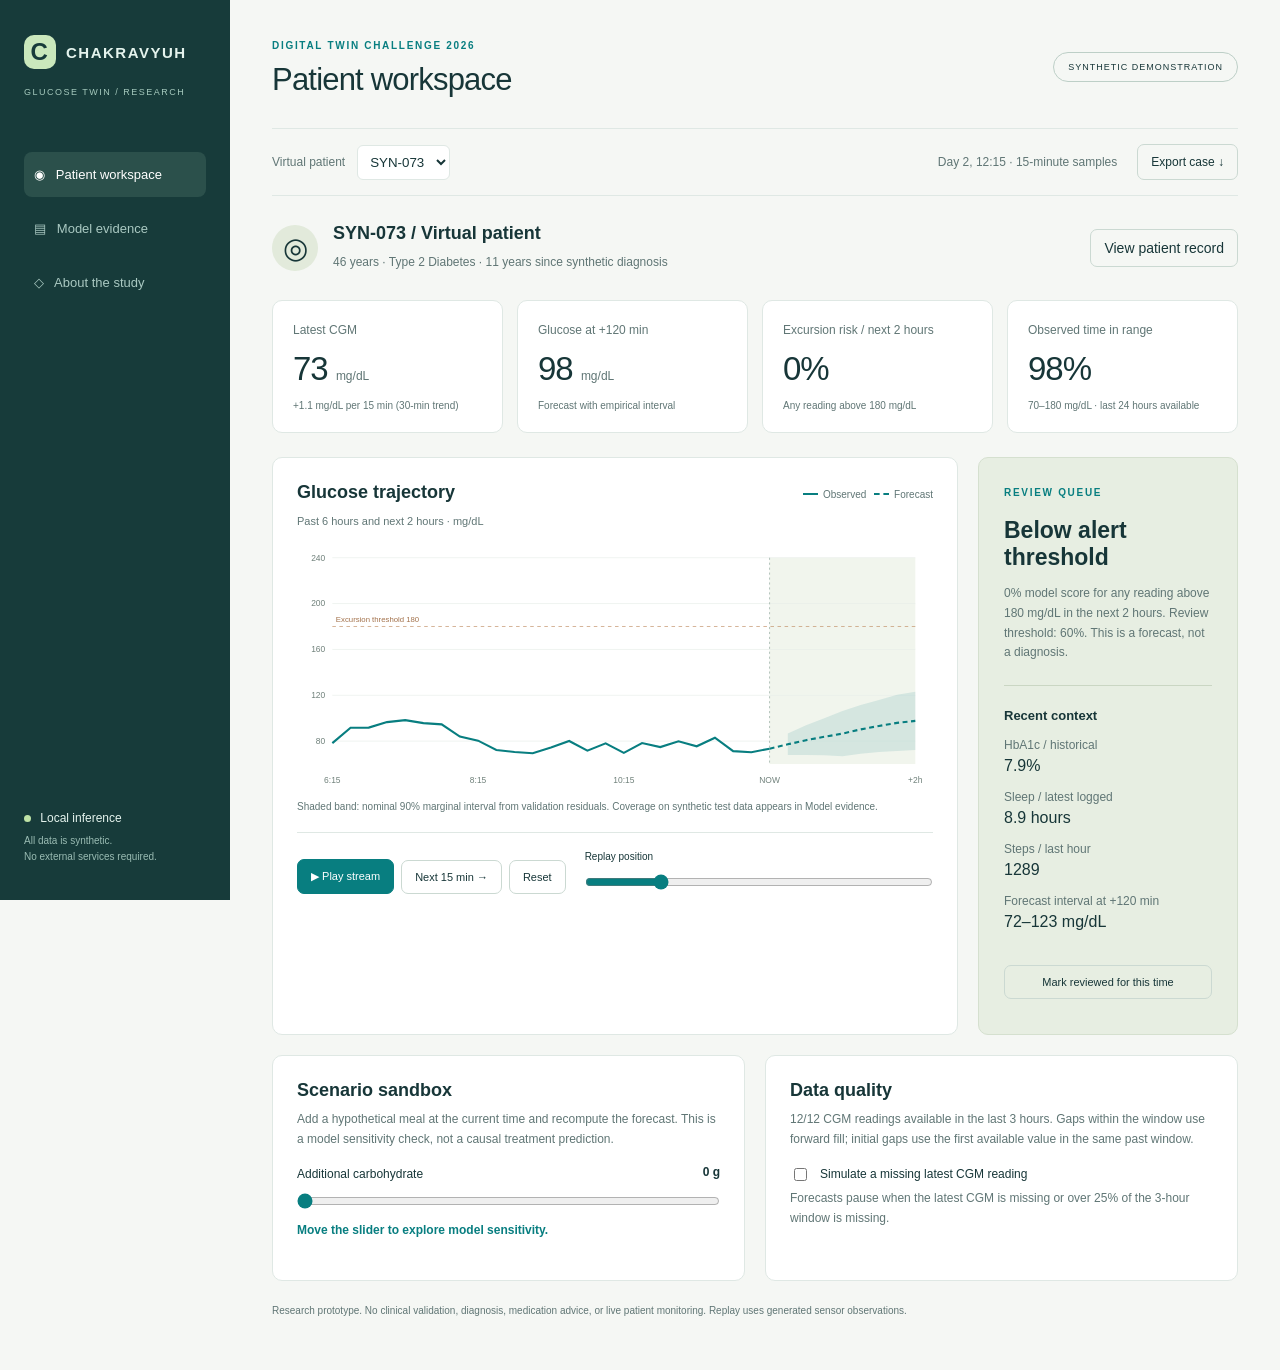
==== index.html @ fd4d39ee "Add complete Chakravyuh prototype and submission materials" ====
<!doctype html><html lang="en"><head><meta charset="UTF-8"><meta name="viewport" content="width=device-width,initial-scale=1"><title>Chakravyuh | Glucose Twin</title><style>:root{--ink:#173638;--muted:#607675;--teal:#087e80;--line:#dfe8e4;--paper:#f5f7f4;--amber:#b7652c}*{box-sizing:border-box}body{margin:0;background:var(--paper);color:var(--ink);font-family:Arial,Helvetica,sans-serif;font-size:14px}.sidebar{position:fixed;width:230px;inset:0 auto 0 0;background:#173b3a;color:#e4f3ed;padding:35px 24px;display:flex;flex-direction:column}.brand{font-size:15px;letter-spacing:1.5px;color:inherit;text-decoration:none;font-weight:700;display:flex;align-items:center;gap:10px}.mark{display:grid;place-items:center;width:32px;height:34px;background:#cae8bc;color:#173b3a;border-radius:10px;font-size:24px}.subbrand{font-size:9px;letter-spacing:1.5px;margin:18px 0 55px;color:#a5c9bd}.nav{border:0;background:transparent;color:#aac9c2;text-align:left;padding:15px 10px;margin-bottom:9px;width:100%;border-radius:8px;font-size:13px}.nav.active{background:#2b504b;color:white}.side-bottom{margin-top:auto;line-height:2.3;font-size:12px}.side-bottom small{color:#9abcb3;line-height:1.6;display:block}.dot{display:inline-block;width:7px;height:7px;background:#bfe3a6;border-radius:50%;margin-right:6px}main{margin-left:230px;padding:36px 42px;max-width:1800px}header{display:flex;justify-content:space-between;align-items:center;margin-bottom:30px}.eyebrow{font-size:10px;letter-spacing:1.7px;font-weight:bold;color:var(--teal)}h1{font-weight:500;font-size:31px;letter-spacing:-.8px;margin:10px 0 0}h2{font-size:18px;font-weight:600;margin:0 0 9px}h3{font-size:13px}p{line-height:1.65;color:var(--muted);margin:5px 0 15px}.demo-tag{border:1px solid #bdcfc7;border-radius:20px;padding:9px 14px;font-size:9px;letter-spacing:1px}.toolbar{display:flex;gap:20px;align-items:center;border-top:1px solid var(--line);border-bottom:1px solid var(--line);padding:15px 0;color:var(--muted);font-size:12px}.toolbar label{display:flex;align-items:center;gap:12px}select{border:1px solid var(--line);border-radius:6px;background:white;padding:8px;color:var(--ink)}#clock{margin-left:auto}button{cursor:pointer;font:inherit;border:1px solid var(--teal);background:var(--teal);color:white;border-radius:7px;padding:10px 13px}button:hover{filter:brightness(.94)}button:focus-visible,input:focus-visible,select:focus-visible{outline:3px solid #dcac56;outline-offset:3px}.quiet{background:transparent;border-color:#cbd9d2;color:var(--ink)}.patient-line{display:flex;gap:15px;align-items:center;padding:27px 0}.patient-line p{margin:0;font-size:12px}.patient-line button{margin-left:auto}.avatar{width:46px;height:46px;border-radius:50%;background:#e2eadb;display:grid;place-items:center;font-size:29px}.stats{display:grid;grid-template-columns:repeat(4,1fr);gap:14px;margin-bottom:24px}.stats article,.chart-card,.lower article{background:white;border:1px solid var(--line);border-radius:10px}.stats article{padding:20px}.stats span{font-size:12px;color:var(--muted)}.stat{font-size:33px;letter-spacing:-1px;margin:13px 0 8px}.stat em{font-size:12px;letter-spacing:0;font-style:normal;color:var(--muted)}small{font-size:10px;color:var(--muted)}.workspace-grid{display:grid;grid-template-columns:minmax(0,1fr) 260px;gap:20px}.chart-card{padding:24px}.card-title{display:flex;justify-content:space-between;gap:12px}.card-title p{font-size:11px}.legend{font-size:10px;white-space:nowrap;color:var(--muted);margin-top:7px}.legend i{display:inline-block;width:15px;border-top:2px solid #087e80;margin:0 5px 3px}.legend .dash{border-top-style:dashed}#chart{width:100%;display:block}.chart-note{font-size:10px;color:var(--muted);line-height:1.5}.replay{display:flex;align-items:center;gap:7px;border-top:1px solid var(--line);padding-top:18px;margin-top:18px;flex-wrap:wrap}.replay button{font-size:11px}.replay label{font-size:10px;flex:1;min-width:100px;padding-left:12px}input[type=range]{width:100%;accent-color:var(--teal);display:block;margin:12px 0}.insight{background:#e7eee2;border:1px solid #d5e0cf;border-radius:10px;padding:25px}.insight h2{font-size:23px;margin:18px 0 12px;line-height:1.2}.insight p{font-size:12px}.divider{height:1px;background:#cad6c3;margin:22px 0}dl{font-size:12px}dt{color:var(--muted);margin-top:15px}dd{margin:5px 0 0;font-size:16px}.wide{width:100%;margin:22px 0 10px;font-size:11px}.lower{display:grid;grid-template-columns:1fr 1fr;gap:20px;margin-top:20px}.lower article{padding:24px}.lower p{font-size:12px}.lower label{font-size:12px}output{float:right;font-weight:bold}.scenario{font-weight:bold;color:var(--teal)}.disclaimer{font-size:10px;margin-top:22px}.ehr{padding:20px;background:#e8efec;border-radius:8px;margin-bottom:20px;line-height:1.8;font-size:12px}.check{display:flex;gap:10px;align-items:center}.muted{color:var(--muted)}.intro{max-width:800px;padding:25px 0}.intro h2{font-size:28px}table{width:100%;border-collapse:collapse;background:white;font-size:13px}th,td{text-align:left;padding:20px;border-bottom:1px solid var(--line)}th{color:var(--muted);font-size:11px}tr:first-child td{color:var(--teal);font-weight:bold}.table-wrap{overflow:auto}.evidence-note{margin:20px 0;font-size:12px}[hidden]{display:none!important}@media(max-width:1200px){main{padding:25px}.sidebar{width:190px;padding:25px 18px}main{margin-left:190px}.workspace-grid{grid-template-columns:1fr}.insight{display:grid;grid-template-columns:1fr 1fr;column-gap:30px}.insight .divider{display:none}.stats article{padding:15px}.stat{font-size:27px}}@media(max-width:760px){.sidebar{position:static;width:auto;padding:18px}.subbrand,.side-bottom{display:none}.sidebar nav{display:flex;margin-top:20px;gap:5px}.nav{font-size:10px;margin:0;padding:10px 6px}.brand{font-size:12px}main{margin:0;padding:20px}header{gap:10px}h1{font-size:25px}.demo-tag{font-size:8px;padding:8px}.stats{grid-template-columns:1fr 1fr}.lower{grid-template-columns:1fr}.toolbar{flex-wrap:wrap}.toolbar #clock{margin-left:0}.chart-card{padding:15px}.card-title{display:block}.legend{display:block;margin-bottom:12px}.patient-line{flex-wrap:wrap}.patient-line button{margin-left:0}.insight{display:block}.replay label{flex-basis:100%}}
</style></head><body>
<aside class="sidebar"><a class="brand" href="#"><span class="mark">C</span> CHAKRAVYUH</a><div class="subbrand">GLUCOSE TWIN / RESEARCH</div><nav aria-label="Views"><button class="nav active" data-view="patient">◉ &nbsp; Patient workspace</button><button class="nav" data-view="evidence">▤ &nbsp; Model evidence</button><button class="nav" data-view="about">◇ &nbsp; About the study</button></nav><div class="side-bottom"><span class="dot"></span> Local inference<br><small>All data is synthetic.<br>No external services required.</small></div></aside>
<main><header><div><span class="eyebrow">DIGITAL TWIN CHALLENGE 2026</span><h1 id="page-title">Patient workspace</h1></div><div class="demo-tag">SYNTHETIC DEMONSTRATION</div></header>
<section id="patient" class="view"><div class="toolbar"><label>Virtual patient <select id="patient-select"></select></label><span id="clock"></span><button id="export" class="quiet">Export case ↓</button></div>
<div class="patient-line"><div class="avatar" aria-hidden="true">◎</div><div><h2 id="patient-name"></h2><p id="patient-summary"></p></div><button id="ehr-toggle" class="quiet" aria-expanded="false">View patient record</button></div><div id="ehr" class="ehr" hidden></div>
<div class="stats"><article><span>Latest CGM</span><div id="current" class="stat"></div><small id="trend"></small></article><article><span>Glucose at +120 min</span><div id="forecast" class="stat"></div><small>Forecast with empirical interval</small></article><article><span>Excursion risk / next 2 hours</span><div id="probability" class="stat"></div><small>Any reading above 180 mg/dL</small></article><article><span>Observed time in range</span><div id="tir" class="stat"></div><small>70–180 mg/dL · last 24 hours available</small></article></div>
<div class="workspace-grid"><article class="chart-card"><div class="card-title"><div><h2>Glucose trajectory</h2><p>Past 6 hours and next 2 hours · mg/dL</p></div><span class="legend"><i></i>Observed <i class="dash"></i>Forecast</span></div><svg id="chart" viewBox="0 0 900 360" role="img" aria-label="Glucose history and forecast with uncertainty"></svg><div class="chart-note">Shaded band: nominal 90% marginal interval from validation residuals. Coverage on synthetic test data appears in Model evidence.</div><div class="replay"><button id="play">▶ Play stream</button><button id="step" class="quiet">Next 15 min →</button><button id="reset" class="quiet">Reset</button><label>Replay position <input id="timeline" type="range" min="12" max="663" value="145" aria-label="Replay time"></label></div></article><aside class="insight"><span class="eyebrow">REVIEW QUEUE</span><h2 id="alert-title"></h2><p id="alert-copy"></p><div class="divider"></div><h3>Recent context</h3><dl id="context"></dl><button id="review" class="wide quiet">Mark reviewed for this time</button><small id="review-status" aria-live="polite"></small></aside></div>
<div class="lower"><article><h2>Scenario sandbox</h2><p>Add a hypothetical meal at the current time and recompute the forecast. This is a model sensitivity check, not a causal treatment prediction.</p><label>Additional carbohydrate <output id="carb-value">0 g</output><input type="range" id="carbs" min="0" max="90" step="5" value="0"></label><p id="scenario" class="scenario"></p></article><article><h2>Data quality</h2><p id="quality"></p><label class="check"><input id="missing" type="checkbox"> Simulate a missing latest CGM reading</label><p class="muted">Forecasts pause when the latest CGM is missing or over 25% of the 3-hour window is missing.</p></article></div><p class="disclaimer">Research prototype. No clinical validation, diagnosis, medication advice, or live patient monitoring. Replay uses generated sensor observations.</p></section>
<section id="evidence" class="view" hidden><div class="intro"><h2>Evidence you can reproduce</h2><p>90 synthetic patients, 7 days each. Patients remain in exactly one split: 54 training, 18 validation, 18 test. The six dashboard patients come from the test set.</p></div><div id="metrics"></div><div class="lower"><article><h2>Evaluation contract</h2><p>Forecast all eight 15-minute horizons. Classify whether any CGM reading exceeds 180 mg/dL in the next 120 minutes. Classification includes ongoing excursions; onset-only results are reported separately.</p><p>Features use only history at or before the forecast time. Test patients never influence scaling, model weights, alert threshold, or interval width.</p></article><article><h2>What these numbers mean</h2><p>These results show performance in our synthetic world. Training and testing share one simulator, so these scores cannot establish accuracy on real patients, Indian population coverage, or healthcare outcomes.</p><p id="interval-evidence"></p></article></div></section>
<section id="about" class="view" hidden><div class="intro"><h2>A focused twin for Type 2 Diabetes</h2><p>Chakravyuh links a virtual patient's static record with a continuously updated sensor history. Each new observation updates the twin state and generates a two-hour glucose forecast.</p></div><div class="lower"><article><h2>Two streams, one forecast</h2><p>Static: age, BMI, HbA1c, diabetes duration.</p><p>Dynamic: CGM history, logged carbohydrate, step count, heart rate, sleep duration and time of day.</p><p>Models: standardized ridge regression for trajectories and regularized logistic regression for excursion risk. NumPy training, JavaScript browser inference.</p></article><article><h2>Human review stays central</h2><p>The dashboard supports investigation of an alert and inspection of missing observations. It records a local review marker for the current replay position.</p><p>There is no recommendation engine, dosing model, real sensor integration or EHR connection. A prospective study and clinical oversight would be required before patient use.</p></article></div></section>
</main><script>globalThis.TWIN_DATA={"model":{"columns":[0,1,2,3,4,5,6,7,8,9,10,11,12,13,14],"mean":[123.62089065380798,123.6986704013615,123.53773105469675,-0.07587576230321938,8.348200961363183,9.75029866399565,544.9412849241243,69.68103815061693,6.755765139696496,-0.005512544734717556,-0.018404186923798516,52.36250177279818,30.1242376967806,7.875095731101971,9.84101545880017],"scale":[24.538465090800546,24.030169469495295,22.610979570021893,4.235276187378301,3.9095273130199812,14.103051617340425,619.046097301802,5.406725810339506,1.2976240873882139,0.7143281980543607,0.6995470843471737,11.412356148073853,4.193790747810772,1.1062609055240264,5.113001582589696],"coef":[[123.7266770670824,123.85236136718181,123.85820450999861,123.70156006240221,123.80171606864248,123.91599773081829,123.90726138136446,123.71653666146632],[15.509589401062401,14.591365047050429,13.25233026579703,12.326176163362879,10.930830099050066,10.273677920499198,9.560106836527213,8.518341498168883],[6.345771390239069,3.9981434058055685,2.092714069846404,-0.01141917097323129,-1.3025270880870135,-3.4052976320476755,-4.868800470084395,-5.851544650439243],[-0.02807565009473907,1.0157363003976736,2.0668991585725367,2.949619796544554,3.68955064799113,4.861686268595455,5.779065131851088,6.781014058529577],[1.5366827083285068,1.9290841344245682,1.9676209985917172,1.7182069788816894,1.5537326021182205,1.2441097417633007,1.0862940585471008,1.096995092775085],[0.02449563422183375,-0.0007463123281867133,-0.0531543876033785,-0.0849354766886167,-0.15223465949491405,-0.2319767996517325,-0.25836381493497906,-0.29109358760918197],[2.015557292163786,3.063994932239476,3.9750186256573627,4.684252247600748,4.923081488286238,4.8090021366917215,4.399371828134017,3.966467082152651],[0.26101993395255035,0.48974617120564967,0.7197145448669101,0.7619031069492356,0.7526798274147201,0.8198043654215664,0.9399830480448742,1.0344569592150943],[0.08590315797305377,0.09790381346600699,0.2566156106902981,0.28646726355216906,0.28153536834772935,0.4324913775812746,0.39001616668525446,0.43241515357063603],[-0.4734624615493707,-0.9095440849160924,-1.3141326768456105,-1.8039146723735122,-2.08476719819834,-2.3267249458201893,-2.5841012014028952,-2.888658699299343],[0.40374342579618766,0.6318464503242388,0.9214633050187561,1.2159142725184913,1.4368732397232697,1.5975934961186937,1.76903913177206,2.0100336775309624],[-0.00283696483358762,-0.17318358996901023,-0.20714056028618333,-0.2761447417706337,-0.5532683073742519,-0.8633584096982482,-0.984970914115067,-1.0661871753969057],[0.14391958087428763,0.2110034295680381,0.35358850965337646,0.5373566836849799,0.6481319528585193,0.6964438275190897,0.7747227877154252,0.8578040295990063],[0.45755001275453305,0.822870921930515,1.1712199869572542,1.5057931513719771,1.8400492691318642,2.0896701326279503,2.3241447463612257,2.431649420426477],[1.5949517086363967,2.8453821171727687,4.297949288022899,5.500823470051425,6.628038119251124,7.471974287639015,8.283822729479166,8.779170124485063],[0.1563289116233976,0.18051277587712075,0.28422706614727544,0.3612325404076115,0.4688480817561568,0.44554610506075826,0.5247446043200811,0.5235303176902175]],"logistic":[-6.15882155683518,0.6772969471582257,0.5084921010632489,0.623755461511262,0.38086869988650585,0.07296149941743549,0.47562508406980347,0.05267066813656242,0.0462397964893426,-0.16655575436511783,0.1309243193959767,-0.22607074094533927,-0.21865000748710406,0.2617411614819078,0.9464659353206266,0.015627213567853727],"features":["glucose_now","mean_1h","mean_3h","trend_30m","std_3h","carb_load","steps_1h","heart_rate","sleep_hours","hour_sin","hour_cos","age","bmi","hba1c","diabetes_years"],"threshold":0.6,"interval90":[9.381758898969885,12.968895048165933,16.081346762527033,19.804077663459935,21.365432955162717,22.68153742460464,24.51615144535836,25.444010849023982],"version":"1.0.0","seed":2026,"horizon_minutes":[15,30,45,60,75,90,105,120],"event_definition":"Any glucose >180 mg/dL in the next 8 readings (120 minutes)"},"metrics":{"seed":2026,"data":"Entirely synthetic; same generator for training and test; no clinical validity established","split":{"train_patients":54,"validation_patients":18,"test_patients":18,"train_windows":7051,"validation_windows":2311},"fusion":{"mae_120":13.205,"mae_all_horizons":9.475,"precision":0.7647,"recall":0.2653,"f1":0.3939,"brier":0.0145,"tp":13,"fp":4,"fn":36,"tn":2250,"windows":2303,"event_prevalence":0.0213,"mae_120_patient_bootstrap_ci95":[12.344,14.023],"interval90_coverage_by_horizon":[0.898,0.9032,0.888,0.9092,0.8971,0.8945,0.8862,0.8767],"new_onset_windows":2281,"new_onset":{"mae_120":13.222,"mae_all_horizons":9.489,"precision":0.6667,"recall":0.0625,"f1":0.1143,"brier":0.0126,"tp":2,"fp":1,"fn":30,"tn":2248,"windows":2281,"event_prevalence":0.014}},"sensor_only":{"mae_120":13.62,"mae_all_horizons":9.713,"precision":0.5319,"recall":0.5102,"f1":0.5208,"brier":0.0156,"tp":25,"fp":22,"fn":24,"tn":2232,"windows":2303,"event_prevalence":0.0213},"persistence":{"mae_120":15.136,"mae_all_horizons":10.567,"precision":0.7727,"recall":0.3469,"f1":0.4789,"brier":0.0161,"tp":17,"fp":5,"fn":32,"tn":2249,"windows":2303,"event_prevalence":0.0213},"linear_trend":{"mae_120":30.932,"mae_all_horizons":18.202,"precision":0.1488,"recall":0.6531,"f1":0.2424,"brier":0.0868,"tp":32,"fp":183,"fn":17,"tn":2071,"windows":2303,"event_prevalence":0.0213},"threshold":0.6},"patients":[{"ehr":{"id":"SYN-073","age":46,"bmi":29.0,"hba1c":7.9,"diabetes_years":11,"diagnosis":"Synthetic Type 2 Diabetes","medication_context":"Synthetic stable background therapy; no dosing model","synthetic":true},"readings":[{"t":0,"glucose":90.6,"carbs":0.0,"steps":56,"heart_rate":77.2,"sleep_hours":8.1},{"t":1,"glucose":101.8,"carbs":0.0,"steps":41,"heart_rate":72.9,"sleep_hours":8.1},{"t":2,"glucose":100.5,"carbs":0.0,"steps":88,"heart_rate":64.0,"sleep_hours":8.1},{"t":3,"glucose":100.5,"carbs":0.0,"steps":6,"heart_rate":65.4,"sleep_hours":8.1},{"t":4,"glucose":100.2,"carbs":0.0,"steps":15,"heart_rate":72.7,"sleep_hours":8.1},{"t":5,"glucose":104.2,"carbs":0.0,"steps":22,"heart_rate":67.5,"sleep_hours":8.1},{"t":6,"glucose":101.8,"carbs":0.0,"steps":18,"heart_rate":67.8,"sleep_hours":8.1},{"t":7,"glucose":112.1,"carbs":0.0,"steps":39,"heart_rate":64.5,"sleep_hours":8.1},{"t":8,"glucose":103.9,"carbs":0.0,"steps":21,"heart_rate":72.8,"sleep_hours":8.1},{"t":9,"glucose":112.3,"carbs":0.0,"steps":89,"heart_rate":67.2,"sleep_hours":8.1},{"t":10,"glucose":115.1,"carbs":0.0,"steps":88,"heart_rate":66.4,"sleep_hours":8.1},{"t":11,"glucose":111.2,"carbs":0.0,"steps":34,"heart_rate":67.3,"sleep_hours":8.1},{"t":12,"glucose":108.5,"carbs":0.0,"steps":89,"heart_rate":74.2,"sleep_hours":8.1},{"t":13,"glucose":110.5,"carbs":0.0,"steps":25,"heart_rate":66.7,"sleep_hours":8.1},{"t":14,"glucose":108.3,"carbs":0.0,"steps":29,"heart_rate":71.7,"sleep_hours":8.1},{"t":15,"glucose":103.8,"carbs":0.0,"steps":83,"heart_rate":68.6,"sleep_hours":8.1},{"t":16,"glucose":106.8,"carbs":0.0,"steps":52,"heart_rate":73.3,"sleep_hours":8.1},{"t":17,"glucose":108.6,"carbs":0.0,"steps":37,"heart_rate":61.9,"sleep_hours":8.1},{"t":18,"glucose":104.7,"carbs":0.0,"steps":61,"heart_rate":72.1,"sleep_hours":8.1},{"t":19,"glucose":99.1,"carbs":0.0,"steps":18,"heart_rate":72.1,"sleep_hours":8.1},{"t":20,"glucose":96.7,"carbs":0.0,"steps":9,"heart_rate":77.6,"sleep_hours":8.1},{"t":21,"glucose":92.4,"carbs":0.0,"steps":6,"heart_rate":71.9,"sleep_hours":8.1},{"t":22,"glucose":95.3,"carbs":0.0,"steps":30,"heart_rate":69.1,"sleep_hours":8.1},{"t":23,"glucose":97.0,"carbs":0.0,"steps":86,"heart_rate":68.4,"sleep_hours":8.1},{"t":24,"glucose":95.2,"carbs":0.0,"steps":4,"heart_rate":72.6,"sleep_hours":8.1},{"t":25,"glucose":91.5,"carbs":0.0,"steps":25,"heart_rate":63.3,"sleep_hours":8.1},{"t":26,"glucose":88.0,"carbs":0.0,"steps":37,"heart_rate":71.2,"sleep_hours":8.1},{"t":27,"glucose":92.2,"carbs":0.0,"steps":41,"heart_rate":66.8,"sleep_hours":8.1},{"t":28,"glucose":89.4,"carbs":0.0,"steps":53,"heart_rate":69.3,"sleep_hours":8.1},{"t":29,"glucose":89.7,"carbs":0.0,"steps":63,"heart_rate":65.6,"sleep_hours":8.1},{"t":30,"glucose":87.0,"carbs":0.0,"steps":16,"heart_rate":70.2,"sleep_hours":8.1},{"t":31,"glucose":null,"carbs":36.7,"steps":60,"heart_rate":69.7,"sleep_hours":8.1},{"t":32,"glucose":90.0,"carbs":0.0,"steps":59,"heart_rate":72.4,"sleep_hours":8.1},{"t":33,"glucose":93.4,"carbs":0.0,"steps":2,"heart_rate":68.9,"sleep_hours":8.1},{"t":34,"glucose":94.0,"carbs":0.0,"steps":677,"heart_rate":83.2,"sleep_hours":8.1},{"t":35,"glucose":90.3,"carbs":0.0,"steps":41,"heart_rate":71.7,"sleep_hours":8.1},{"t":36,"glucose":84.1,"carbs":0.0,"steps":3,"heart_rate":74.0,"sleep_hours":8.1},{"t":37,"glucose":80.3,"carbs":0.0,"steps":81,"heart_rate":70.9,"sleep_hours":8.1},{"t":38,"glucose":90.1,"carbs":0.0,"steps":28,"heart_rate":65.9,"sleep_hours":8.1},{"t":39,"glucose":94.0,"carbs":0.0,"steps":55,"heart_rate":71.8,"sleep_hours":8.1},{"t":40,"glucose":84.2,"carbs":0.0,"steps":48,"heart_rate":65.6,"sleep_hours":8.1},{"t":41,"glucose":90.1,"carbs":0.0,"steps":45,"heart_rate":62.3,"sleep_hours":8.1},{"t":42,"glucose":84.5,"carbs":0.0,"steps":51,"heart_rate":70.3,"sleep_hours":8.1},{"t":43,"glucose":85.4,"carbs":0.0,"steps":1,"heart_rate":60.2,"sleep_hours":8.1},{"t":44,"glucose":84.6,"carbs":0.0,"steps":84,"heart_rate":68.1,"sleep_hours":8.1},{"t":45,"glucose":87.7,"carbs":0.0,"steps":20,"heart_rate":74.4,"sleep_hours":8.1},{"t":46,"glucose":90.0,"carbs":0.0,"steps":614,"heart_rate":73.2,"sleep_hours":8.1},{"t":47,"glucose":95.4,"carbs":0.0,"steps":51,"heart_rate":67.7,"sleep_hours":8.1},{"t":48,"glucose":96.7,"carbs":0.0,"steps":63,"heart_rate":70.9,"sleep_hours":8.1},{"t":49,"glucose":100.1,"carbs":0.0,"steps":29,"heart_rate":61.0,"sleep_hours":8.1},{"t":50,"glucose":101.3,"carbs":0.0,"steps":64,"heart_rate":68.9,"sleep_hours":8.1},{"t":51,"glucose":104.2,"carbs":0.0,"steps":998,"heart_rate":86.8,"sleep_hours":8.1},{"t":52,"glucose":114.2,"carbs":36.0,"steps":4,"heart_rate":67.5,"sleep_hours":8.1},{"t":53,"glucose":103.5,"carbs":0.0,"steps":1101,"heart_rate":80.9,"sleep_hours":8.1},{"t":54,"glucose":103.3,"carbs":0.0,"steps":54,"heart_rate":75.1,"sleep_hours":8.1},{"t":55,"glucose":101.7,"carbs":0.0,"steps":85,"heart_rate":71.1,"sleep_hours":8.1},{"t":56,"glucose":103.6,"carbs":0.0,"steps":13,"heart_rate":69.2,"sleep_hours":8.1},{"t":57,"glucose":103.7,"carbs":0.0,"steps":22,"heart_rate":64.8,"sleep_hours":8.1},{"t":58,"glucose":100.5,"carbs":0.0,"steps":45,"heart_rate":64.5,"sleep_hours":8.1},{"t":59,"glucose":97.8,"carbs":0.0,"steps":8,"heart_rate":73.4,"sleep_hours":8.1},{"t":60,"glucose":86.5,"carbs":0.0,"steps":1309,"heart_rate":82.8,"sleep_hours":8.1},{"t":61,"glucose":82.2,"carbs":0.0,"steps":30,"heart_rate":71.2,"sleep_hours":8.1},{"t":62,"glucose":89.5,"carbs":0.0,"steps":47,"heart_rate":66.8,"sleep_hours":8.1},{"t":63,"glucose":null,"carbs":0.0,"steps":1280,"heart_rate":81.2,"sleep_hours":8.1},{"t":64,"glucose":91.4,"carbs":0.0,"steps":54,"heart_rate":65.3,"sleep_hours":8.1},{"t":65,"glucose":84.8,"carbs":0.0,"steps":17,"heart_rate":62.2,"sleep_hours":8.1},{"t":66,"glucose":84.4,"carbs":0.0,"steps":84,"heart_rate":65.5,"sleep_hours":8.1},{"t":67,"glucose":84.5,"carbs":0.0,"steps":75,"heart_rate":74.2,"sleep_hours":8.1},{"t":68,"glucose":89.5,"carbs":0.0,"steps":1374,"heart_rate":88.4,"sleep_hours":8.1},{"t":69,"glucose":91.9,"carbs":0.0,"steps":82,"heart_rate":66.2,"sleep_hours":8.1},{"t":70,"glucose":95.1,"carbs":0.0,"steps":23,"heart_rate":68.7,"sleep_hours":8.1},{"t":71,"glucose":99.4,"carbs":0.0,"steps":15,"heart_rate":62.1,"sleep_hours":8.1},{"t":72,"glucose":98.3,"carbs":0.0,"steps":45,"heart_rate":68.9,"sleep_hours":8.1},{"t":73,"glucose":95.4,"carbs":0.0,"steps":13,"heart_rate":67.8,"sleep_hours":8.1},{"t":74,"glucose":98.1,"carbs":0.0,"steps":32,"heart_rate":67.7,"sleep_hours":8.1},{"t":75,"glucose":94.1,"carbs":0.0,"steps":30,"heart_rate":70.9,"sleep_hours":8.1},{"t":76,"glucose":98.1,"carbs":0.0,"steps":50,"heart_rate":65.3,"sleep_hours":8.1},{"t":77,"glucose":97.3,"carbs":0.0,"steps":65,"heart_rate":72.7,"sleep_hours":8.1},{"t":78,"glucose":93.1,"carbs":0.0,"steps":73,"heart_rate":68.3,"sleep_hours":8.1},{"t":79,"glucose":96.2,"carbs":29.3,"steps":16,"heart_rate":63.2,"sleep_hours":8.1},{"t":80,"glucose":90.7,"carbs":55.8,"steps":74,"heart_rate":63.2,"sleep_hours":8.1},{"t":81,"glucose":93.6,"carbs":0.0,"steps":1450,"heart_rate":87.9,"sleep_hours":8.1},{"t":82,"glucose":107.5,"carbs":0.0,"steps":964,"heart_rate":83.3,"sleep_hours":8.1},{"t":83,"glucose":107.6,"carbs":0.0,"steps":59,"heart_rate":70.5,"sleep_hours":8.1},{"t":84,"glucose":119.1,"carbs":0.0,"steps":75,"heart_rate":65.3,"sleep_hours":8.1},{"t":85,"glucose":119.8,"carbs":0.0,"steps":55,"heart_rate":72.1,"sleep_hours":8.1},{"t":86,"glucose":116.1,"carbs":0.0,"steps":1084,"heart_rate":83.2,"sleep_hours":8.1},{"t":87,"glucose":120.0,"carbs":0.0,"steps":61,"heart_rate":73.6,"sleep_hours":8.1},{"t":88,"glucose":107.2,"carbs":0.0,"steps":71,"heart_rate":70.2,"sleep_hours":8.1},{"t":89,"glucose":111.8,"carbs":0.0,"steps":62,"heart_rate":64.6,"sleep_hours":8.1},{"t":90,"glucose":102.6,"carbs":0.0,"steps":48,"heart_rate":68.3,"sleep_hours":8.1},{"t":91,"glucose":105.7,"carbs":0.0,"steps":14,"heart_rate":76.9,"sleep_hours":8.1},{"t":92,"glucose":106.5,"carbs":0.0,"steps":28,"heart_rate":60.8,"sleep_hours":8.1},{"t":93,"glucose":101.3,"carbs":0.0,"steps":37,"heart_rate":71.2,"sleep_hours":8.1},{"t":94,"glucose":91.6,"carbs":0.0,"steps":44,"heart_rate":65.9,"sleep_hours":8.1},{"t":95,"glucose":87.7,"carbs":0.0,"steps":61,"heart_rate":73.0,"sleep_hours":8.1},{"t":96,"glucose":null,"carbs":0.0,"steps":4,"heart_rate":68.4,"sleep_hours":8.9},{"t":97,"glucose":82.4,"carbs":0.0,"steps":8,"heart_rate":81.3,"sleep_hours":8.9},{"t":98,"glucose":79.2,"carbs":0.0,"steps":40,"heart_rate":67.8,"sleep_hours":8.9},{"t":99,"glucose":85.2,"carbs":0.0,"steps":75,"heart_rate":59.6,"sleep_hours":8.9},{"t":100,"glucose":86.7,"carbs":0.0,"steps":44,"heart_rate":67.4,"sleep_hours":8.9},{"t":101,"glucose":80.7,"carbs":0.0,"steps":46,"heart_rate":71.1,"sleep_hours":8.9},{"t":102,"glucose":84.6,"carbs":0.0,"steps":1,"heart_rate":69.5,"sleep_hours":8.9},{"t":103,"glucose":86.9,"carbs":0.0,"steps":79,"heart_rate":69.2,"sleep_hours":8.9},{"t":104,"glucose":88.8,"carbs":0.0,"steps":18,"heart_rate":69.5,"sleep_hours":8.9},{"t":105,"glucose":90.7,"carbs":0.0,"steps":44,"heart_rate":71.6,"sleep_hours":8.9},{"t":106,"glucose":94.7,"carbs":0.0,"steps":59,"heart_rate":74.4,"sleep_hours":8.9},{"t":107,"glucose":96.0,"carbs":0.0,"steps":51,"heart_rate":70.8,"sleep_hours":8.9},{"t":108,"glucose":93.8,"carbs":0.0,"steps":49,"heart_rate":73.0,"sleep_hours":8.9},{"t":109,"glucose":89.6,"carbs":0.0,"steps":2,"heart_rate":69.6,"sleep_hours":8.9},{"t":110,"glucose":84.6,"carbs":0.0,"steps":21,"heart_rate":64.6,"sleep_hours":8.9},{"t":111,"glucose":100.4,"carbs":0.0,"steps":64,"heart_rate":71.6,"sleep_hours":8.9},{"t":112,"glucose":94.3,"carbs":0.0,"steps":2,"heart_rate":72.9,"sleep_hours":8.9},{"t":113,"glucose":90.2,"carbs":0.0,"steps":57,"heart_rate":66.6,"sleep_hours":8.9},{"t":114,"glucose":84.3,"carbs":0.0,"steps":4,"heart_rate":65.6,"sleep_hours":8.9},{"t":115,"glucose":81.7,"carbs":0.0,"steps":51,"heart_rate":69.1,"sleep_hours":8.9},{"t":116,"glucose":72.1,"carbs":0.0,"steps":61,"heart_rate":72.0,"sleep_hours":8.9},{"t":117,"glucose":74.5,"carbs":0.0,"steps":35,"heart_rate":76.6,"sleep_hours":8.9},{"t":118,"glucose":70.4,"carbs":0.0,"steps":38,"heart_rate":66.1,"sleep_hours":8.9},{"t":119,"glucose":72.5,"carbs":0.0,"steps":51,"heart_rate":69.3,"sleep_hours":8.9},{"t":120,"glucose":70.4,"carbs":0.0,"steps":28,"heart_rate":73.2,"sleep_hours":8.9},{"t":121,"glucose":78.3,"carbs":36.4,"steps":86,"heart_rate":76.5,"sleep_hours":8.9},{"t":122,"glucose":91.7,"carbs":0.0,"steps":26,"heart_rate":72.7,"sleep_hours":8.9},{"t":123,"glucose":91.8,"carbs":0.0,"steps":785,"heart_rate":67.6,"sleep_hours":8.9},{"t":124,"glucose":96.6,"carbs":0.0,"steps":78,"heart_rate":75.0,"sleep_hours":8.9},{"t":125,"glucose":98.3,"carbs":0.0,"steps":48,"heart_rate":70.4,"sleep_hours":8.9},{"t":126,"glucose":95.7,"carbs":0.0,"steps":1,"heart_rate":63.1,"sleep_hours":8.9},{"t":127,"glucose":94.6,"carbs":0.0,"steps":28,"heart_rate":64.9,"sleep_hours":8.9},{"t":128,"glucose":84.0,"carbs":0.0,"steps":684,"heart_rate":76.0,"sleep_hours":8.9},{"t":129,"glucose":80.4,"carbs":0.0,"steps":17,"heart_rate":77.9,"sleep_hours":8.9},{"t":130,"glucose":72.3,"carbs":0.0,"steps":7,"heart_rate":66.7,"sleep_hours":8.9},{"t":131,"glucose":70.5,"carbs":0.0,"steps":42,"heart_rate":64.0,"sleep_hours":8.9},{"t":132,"glucose":69.4,"carbs":0.0,"steps":84,"heart_rate":69.6,"sleep_hours":8.9},{"t":133,"glucose":74.4,"carbs":0.0,"steps":72,"heart_rate":68.9,"sleep_hours":8.9},{"t":134,"glucose":80.1,"carbs":0.0,"steps":71,"heart_rate":66.4,"sleep_hours":8.9},{"t":135,"glucose":71.7,"carbs":0.0,"steps":401,"heart_rate":67.9,"sleep_hours":8.9},{"t":136,"glucose":78.1,"carbs":0.0,"steps":78,"heart_rate":69.1,"sleep_hours":8.9},{"t":137,"glucose":69.8,"carbs":0.0,"steps":32,"heart_rate":67.4,"sleep_hours":8.9},{"t":138,"glucose":78.3,"carbs":0.0,"steps":78,"heart_rate":66.6,"sleep_hours":8.9},{"t":139,"glucose":74.8,"carbs":0.0,"steps":38,"heart_rate":62.8,"sleep_hours":8.9},{"t":140,"glucose":79.9,"carbs":0.0,"steps":818,"heart_rate":70.7,"sleep_hours":8.9},{"t":141,"glucose":75.5,"carbs":0.0,"steps":56,"heart_rate":64.6,"sleep_hours":8.9},{"t":142,"glucose":83.0,"carbs":0.0,"steps":46,"heart_rate":61.7,"sleep_hours":8.9},{"t":143,"glucose":71.3,"carbs":0.0,"steps":60,"heart_rate":73.4,"sleep_hours":8.9},{"t":144,"glucose":70.3,"carbs":0.0,"steps":1151,"heart_rate":80.9,"sleep_hours":8.9},{"t":145,"glucose":73.4,"carbs":0.0,"steps":32,"heart_rate":56.4,"sleep_hours":8.9},{"t":146,"glucose":69.5,"carbs":0.0,"steps":15,"heart_rate":69.3,"sleep_hours":8.9},{"t":147,"glucose":74.1,"carbs":0.0,"steps":38,"heart_rate":58.7,"sleep_hours":8.9},{"t":148,"glucose":73.5,"carbs":39.8,"steps":28,"heart_rate":59.8,"sleep_hours":8.9},{"t":149,"glucose":85.4,"carbs":0.0,"steps":26,"heart_rate":69.4,"sleep_hours":8.9},{"t":150,"glucose":85.4,"carbs":0.0,"steps":18,"heart_rate":73.7,"sleep_hours":8.9},{"t":151,"glucose":93.4,"carbs":0.0,"steps":1356,"heart_rate":84.6,"sleep_hours":8.9},{"t":152,"glucose":96.1,"carbs":0.0,"steps":47,"heart_rate":69.5,"sleep_hours":8.9},{"t":153,"glucose":97.4,"carbs":0.0,"steps":1079,"heart_rate":78.5,"sleep_hours":8.9},{"t":154,"glucose":101.3,"carbs":0.0,"steps":10,"heart_rate":65.6,"sleep_hours":8.9},{"t":155,"glucose":103.8,"carbs":0.0,"steps":16,"heart_rate":67.2,"sleep_hours":8.9},{"t":156,"glucose":100.3,"carbs":0.0,"steps":51,"heart_rate":71.1,"sleep_hours":8.9},{"t":157,"glucose":101.9,"carbs":0.0,"steps":74,"heart_rate":69.4,"sleep_hours":8.9},{"t":158,"glucose":92.3,"carbs":0.0,"steps":73,"heart_rate":68.7,"sleep_hours":8.9},{"t":159,"glucose":85.8,"carbs":0.0,"steps":80,"heart_rate":71.8,"sleep_hours":8.9},{"t":160,"glucose":80.0,"carbs":0.0,"steps":14,"heart_rate":63.2,"sleep_hours":8.9},{"t":161,"glucose":81.7,"carbs":0.0,"steps":1423,"heart_rate":86.7,"sleep_hours":8.9},{"t":162,"glucose":78.2,"carbs":0.0,"steps":26,"heart_rate":67.4,"sleep_hours":8.9},{"t":163,"glucose":85.8,"carbs":0.0,"steps":10,"heart_rate":65.0,"sleep_hours":8.9},{"t":164,"glucose":86.6,"carbs":0.0,"steps":48,"heart_rate":67.6,"sleep_hours":8.9},{"t":165,"glucose":87.2,"carbs":0.0,"steps":72,"heart_rate":65.5,"sleep_hours":8.9},{"t":166,"glucose":88.1,"carbs":0.0,"steps":81,"heart_rate":68.5,"sleep_hours":8.9},{"t":167,"glucose":89.6,"carbs":0.0,"steps":826,"heart_rate":79.5,"sleep_hours":8.9},{"t":168,"glucose":86.8,"carbs":0.0,"steps":3,"heart_rate":65.2,"sleep_hours":8.9},{"t":169,"glucose":86.1,"carbs":0.0,"steps":11,"heart_rate":69.1,"sleep_hours":8.9},{"t":170,"glucose":88.0,"carbs":0.0,"steps":40,"heart_rate":64.9,"sleep_hours":8.9},{"t":171,"glucose":90.0,"carbs":0.0,"steps":73,"heart_rate":65.5,"sleep_hours":8.9},{"t":172,"glucose":null,"carbs":0.0,"steps":59,"heart_rate":72.2,"sleep_hours":8.9},{"t":173,"glucose":94.0,"carbs":0.0,"steps":873,"heart_rate":78.8,"sleep_hours":8.9},{"t":174,"glucose":101.3,"carbs":0.0,"steps":49,"heart_rate":69.8,"sleep_hours":8.9},{"t":175,"glucose":92.5,"carbs":0.0,"steps":43,"heart_rate":66.2,"sleep_hours":8.9},{"t":176,"glucose":101.3,"carbs":85.7,"steps":701,"heart_rate":80.0,"sleep_hours":8.9},{"t":177,"glucose":null,"carbs":0.0,"steps":78,"heart_rate":69.8,"sleep_hours":8.9},{"t":178,"glucose":102.6,"carbs":0.0,"steps":778,"heart_rate":75.5,"sleep_hours":8.9},{"t":179,"glucose":117.3,"carbs":0.0,"steps":7,"heart_rate":63.9,"sleep_hours":8.9},{"t":180,"glucose":119.7,"carbs":0.0,"steps":24,"heart_rate":65.1,"sleep_hours":8.9},{"t":181,"glucose":121.4,"carbs":0.0,"steps":31,"heart_rate":66.3,"sleep_hours":8.9},{"t":182,"glucose":117.6,"carbs":0.0,"steps":60,"heart_rate":69.6,"sleep_hours":8.9},{"t":183,"glucose":115.0,"carbs":0.0,"steps":59,"heart_rate":72.0,"sleep_hours":8.9},{"t":184,"glucose":114.2,"carbs":0.0,"steps":66,"heart_rate":68.5,"sleep_hours":8.9},{"t":185,"glucose":115.0,"carbs":0.0,"steps":6,"heart_rate":69.2,"sleep_hours":8.9},{"t":186,"glucose":110.9,"carbs":16.8,"steps":52,"heart_rate":69.5,"sleep_hours":8.9},{"t":187,"glucose":120.0,"carbs":0.0,"steps":83,"heart_rate":60.6,"sleep_hours":8.9},{"t":188,"glucose":111.5,"carbs":0.0,"steps":45,"heart_rate":63.6,"sleep_hours":8.9},{"t":189,"glucose":null,"carbs":33.2,"steps":81,"heart_rate":75.8,"sleep_hours":8.9},{"t":190,"glucose":97.6,"carbs":0.0,"steps":49,"heart_rate":77.3,"sleep_hours":8.9},{"t":191,"glucose":null,"carbs":0.0,"steps":29,"heart_rate":67.6,"sleep_hours":8.9},{"t":192,"glucose":102.3,"carbs":0.0,"steps":7,"heart_rate":66.3,"sleep_hours":7.3},{"t":193,"glucose":110.1,"carbs":0.0,"steps":76,"heart_rate":67.8,"sleep_hours":7.3},{"t":194,"glucose":115.4,"carbs":0.0,"steps":57,"heart_rate":70.3,"sleep_hours":7.3},{"t":195,"glucose":118.2,"carbs":0.0,"steps":55,"heart_rate":74.5,"sleep_hours":7.3},{"t":196,"glucose":110.6,"carbs":0.0,"steps":21,"heart_rate":67.3,"sleep_hours":7.3},{"t":197,"glucose":122.2,"carbs":0.0,"steps":82,"heart_rate":70.5,"sleep_hours":7.3},{"t":198,"glucose":117.6,"carbs":0.0,"steps":14,"heart_rate":57.5,"sleep_hours":7.3},{"t":199,"glucose":121.9,"carbs":0.0,"steps":29,"heart_rate":75.2,"sleep_hours":7.3},{"t":200,"glucose":119.4,"carbs":0.0,"steps":59,"heart_rate":69.3,"sleep_hours":7.3},{"t":201,"glucose":117.4,"carbs":0.0,"steps":18,"heart_rate":68.9,"sleep_hours":7.3},{"t":202,"glucose":111.4,"carbs":0.0,"steps":4,"heart_rate":67.2,"sleep_hours":7.3},{"t":203,"glucose":106.4,"carbs":0.0,"steps":45,"heart_rate":60.7,"sleep_hours":7.3},{"t":204,"glucose":108.4,"carbs":0.0,"steps":65,"heart_rate":66.2,"sleep_hours":7.3},{"t":205,"glucose":97.1,"carbs":0.0,"steps":53,"heart_rate":66.9,"sleep_hours":7.3},{"t":206,"glucose":96.1,"carbs":0.0,"steps":5,"heart_rate":70.4,"sleep_hours":7.3},{"t":207,"glucose":108.9,"carbs":0.0,"steps":87,"heart_rate":59.5,"sleep_hours":7.3},{"t":208,"glucose":110.9,"carbs":0.0,"steps":29,"heart_rate":66.1,"sleep_hours":7.3},{"t":209,"glucose":111.1,"carbs":0.0,"steps":28,"heart_rate":66.4,"sleep_hours":7.3},{"t":210,"glucose":102.5,"carbs":0.0,"steps":55,"heart_rate":64.8,"sleep_hours":7.3},{"t":211,"glucose":96.5,"carbs":0.0,"steps":37,"heart_rate":63.3,"sleep_hours":7.3},{"t":212,"glucose":91.1,"carbs":0.0,"steps":88,"heart_rate":71.2,"sleep_hours":7.3},{"t":213,"glucose":78.1,"carbs":0.0,"steps":53,"heart_rate":75.0,"sleep_hours":7.3},{"t":214,"glucose":81.7,"carbs":0.0,"steps":68,"heart_rate":65.5,"sleep_hours":7.3},{"t":215,"glucose":90.1,"carbs":0.0,"steps":41,"heart_rate":66.6,"sleep_hours":7.3},{"t":216,"glucose":93.9,"carbs":0.0,"steps":49,"heart_rate":68.0,"sleep_hours":7.3},{"t":217,"glucose":102.9,"carbs":0.0,"steps":1,"heart_rate":68.2,"sleep_hours":7.3},{"t":218,"glucose":107.3,"carbs":0.0,"steps":39,"heart_rate":69.9,"sleep_hours":7.3},{"t":219,"glucose":106.0,"carbs":0.0,"steps":30,"heart_rate":67.0,"sleep_hours":7.3},{"t":220,"glucose":104.0,"carbs":0.0,"steps":8,"heart_rate":67.9,"sleep_hours":7.3},{"t":221,"glucose":104.1,"carbs":0.0,"steps":3,"heart_rate":62.8,"sleep_hours":7.3},{"t":222,"glucose":101.7,"carbs":0.0,"steps":62,"heart_rate":69.7,"sleep_hours":7.3},{"t":223,"glucose":89.4,"carbs":0.0,"steps":7,"heart_rate":67.6,"sleep_hours":7.3},{"t":224,"glucose":94.6,"carbs":83.2,"steps":82,"heart_rate":63.8,"sleep_hours":7.3},{"t":225,"glucose":117.9,"carbs":31.7,"steps":38,"heart_rate":71.6,"sleep_hours":7.3},{"t":226,"glucose":125.6,"carbs":0.0,"steps":86,"heart_rate":64.7,"sleep_hours":7.3},{"t":227,"glucose":135.6,"carbs":0.0,"steps":88,"heart_rate":65.8,"sleep_hours":7.3},{"t":228,"glucose":133.5,"carbs":0.0,"steps":47,"heart_rate":70.0,"sleep_hours":7.3},{"t":229,"glucose":137.1,"carbs":0.0,"steps":40,"heart_rate":65.3,"sleep_hours":7.3},{"t":230,"glucose":128.8,"carbs":0.0,"steps":37,"heart_rate":68.7,"sleep_hours":7.3},{"t":231,"glucose":133.6,"carbs":0.0,"steps":46,"heart_rate":71.9,"sleep_hours":7.3},{"t":232,"glucose":null,"carbs":0.0,"steps":70,"heart_rate":67.5,"sleep_hours":7.3},{"t":233,"glucose":128.1,"carbs":0.0,"steps":1161,"heart_rate":87.7,"sleep_hours":7.3},{"t":234,"glucose":136.7,"carbs":0.0,"steps":85,"heart_rate":70.7,"sleep_hours":7.3},{"t":235,"glucose":133.1,"carbs":0.0,"steps":5,"heart_rate":66.5,"sleep_hours":7.3},{"t":236,"glucose":129.2,"carbs":0.0,"steps":23,"heart_rate":67.0,"sleep_hours":7.3},{"t":237,"glucose":126.7,"carbs":0.0,"steps":1260,"heart_rate":83.7,"sleep_hours":7.3},{"t":238,"glucose":130.5,"carbs":0.0,"steps":19,"heart_rate":73.4,"sleep_hours":7.3},{"t":239,"glucose":114.1,"carbs":0.0,"steps":52,"heart_rate":63.7,"sleep_hours":7.3},{"t":240,"glucose":110.1,"carbs":0.0,"steps":37,"heart_rate":75.0,"sleep_hours":7.3},{"t":241,"glucose":116.4,"carbs":0.0,"steps":6,"heart_rate":70.0,"sleep_hours":7.3},{"t":242,"glucose":113.4,"carbs":0.0,"steps":2,"heart_rate":68.1,"sleep_hours":7.3},{"t":243,"glucose":101.5,"carbs":0.0,"steps":89,"heart_rate":71.1,"sleep_hours":7.3},{"t":244,"glucose":95.2,"carbs":0.0,"steps":15,"heart_rate":64.5,"sleep_hours":7.3},{"t":245,"glucose":88.2,"carbs":0.0,"steps":65,"heart_rate":71.8,"sleep_hours":7.3},{"t":246,"glucose":93.0,"carbs":0.0,"steps":13,"heart_rate":74.4,"sleep_hours":7.3},{"t":247,"glucose":88.5,"carbs":0.0,"steps":51,"heart_rate":66.1,"sleep_hours":7.3},{"t":248,"glucose":87.1,"carbs":0.0,"steps":47,"heart_rate":67.2,"sleep_hours":7.3},{"t":249,"glucose":91.7,"carbs":0.0,"steps":72,"heart_rate":70.5,"sleep_hours":7.3},{"t":250,"glucose":91.0,"carbs":0.0,"steps":25,"heart_rate":67.4,"sleep_hours":7.3},{"t":251,"glucose":85.2,"carbs":0.0,"steps":34,"heart_rate":72.5,"sleep_hours":7.3},{"t":252,"glucose":76.7,"carbs":0.0,"steps":746,"heart_rate":82.2,"sleep_hours":7.3},{"t":253,"glucose":75.6,"carbs":0.0,"steps":49,"heart_rate":65.6,"sleep_hours":7.3},{"t":254,"glucose":79.4,"carbs":0.0,"steps":23,"heart_rate":74.9,"sleep_hours":7.3},{"t":255,"glucose":83.1,"carbs":0.0,"steps":53,"heart_rate":76.0,"sleep_hours":7.3},{"t":256,"glucose":82.0,"carbs":0.0,"steps":64,"heart_rate":73.6,"sleep_hours":7.3},{"t":257,"glucose":79.3,"carbs":0.0,"steps":48,"heart_rate":71.0,"sleep_hours":7.3},{"t":258,"glucose":74.9,"carbs":0.0,"steps":1165,"heart_rate":83.2,"sleep_hours":7.3},{"t":259,"glucose":72.1,"carbs":0.0,"steps":88,"heart_rate":62.9,"sleep_hours":7.3},{"t":260,"glucose":72.9,"carbs":0.0,"steps":86,"heart_rate":70.1,"sleep_hours":7.3},{"t":261,"glucose":82.9,"carbs":0.0,"steps":48,"heart_rate":62.9,"sleep_hours":7.3},{"t":262,"glucose":87.0,"carbs":0.0,"steps":52,"heart_rate":69.4,"sleep_hours":7.3},{"t":263,"glucose":null,"carbs":0.0,"steps":63,"heart_rate":74.9,"sleep_hours":7.3},{"t":264,"glucose":91.8,"carbs":0.0,"steps":79,"heart_rate":70.3,"sleep_hours":7.3},{"t":265,"glucose":84.1,"carbs":0.0,"steps":88,"heart_rate":69.9,"sleep_hours":7.3},{"t":266,"glucose":75.2,"carbs":0.0,"steps":30,"heart_rate":61.5,"sleep_hours":7.3},{"t":267,"glucose":73.2,"carbs":39.1,"steps":89,"heart_rate":70.7,"sleep_hours":7.3},{"t":268,"glucose":81.5,"carbs":0.0,"steps":11,"heart_rate":69.0,"sleep_hours":7.3},{"t":269,"glucose":77.4,"carbs":0.0,"steps":1183,"heart_rate":77.0,"sleep_hours":7.3},{"t":270,"glucose":75.9,"carbs":0.0,"steps":49,"heart_rate":70.7,"sleep_hours":7.3},{"t":271,"glucose":80.2,"carbs":0.0,"steps":78,"heart_rate":71.8,"sleep_hours":7.3},{"t":272,"glucose":84.9,"carbs":74.6,"steps":69,"heart_rate":64.9,"sleep_hours":7.3},{"t":273,"glucose":100.2,"carbs":0.0,"steps":28,"heart_rate":72.9,"sleep_hours":7.3},{"t":274,"glucose":106.1,"carbs":0.0,"steps":5,"heart_rate":65.4,"sleep_hours":7.3},{"t":275,"glucose":117.3,"carbs":0.0,"steps":71,"heart_rate":74.6,"sleep_hours":7.3},{"t":276,"glucose":118.2,"carbs":0.0,"steps":52,"heart_rate":77.3,"sleep_hours":7.3},{"t":277,"glucose":118.9,"carbs":0.0,"steps":73,"heart_rate":64.2,"sleep_hours":7.3},{"t":278,"glucose":124.9,"carbs":0.0,"steps":41,"heart_rate":70.7,"sleep_hours":7.3},{"t":279,"glucose":127.0,"carbs":0.0,"steps":1211,"heart_rate":84.5,"sleep_hours":7.3},{"t":280,"glucose":133.4,"carbs":0.0,"steps":23,"heart_rate":61.7,"sleep_hours":7.3},{"t":281,"glucose":131.3,"carbs":0.0,"steps":54,"heart_rate":73.5,"sleep_hours":7.3},{"t":282,"glucose":128.6,"carbs":0.0,"steps":19,"heart_rate":72.5,"sleep_hours":7.3},{"t":283,"glucose":139.6,"carbs":0.0,"steps":78,"heart_rate":72.1,"sleep_hours":7.3},{"t":284,"glucose":135.1,"carbs":0.0,"steps":21,"heart_rate":67.1,"sleep_hours":7.3},{"t":285,"glucose":128.2,"carbs":0.0,"steps":48,"heart_rate":62.4,"sleep_hours":7.3},{"t":286,"glucose":127.0,"carbs":0.0,"steps":0,"heart_rate":67.2,"sleep_hours":7.3},{"t":287,"glucose":125.8,"carbs":0.0,"steps":42,"heart_rate":69.1,"sleep_hours":7.3},{"t":288,"glucose":118.1,"carbs":0.0,"steps":53,"heart_rate":68.0,"sleep_hours":7.0},{"t":289,"glucose":115.9,"carbs":0.0,"steps":79,"heart_rate":67.8,"sleep_hours":7.0},{"t":290,"glucose":109.0,"carbs":0.0,"steps":73,"heart_rate":72.1,"sleep_hours":7.0},{"t":291,"glucose":109.7,"carbs":0.0,"steps":58,"heart_rate":67.5,"sleep_hours":7.0},{"t":292,"glucose":101.9,"carbs":0.0,"steps":7,"heart_rate":72.3,"sleep_hours":7.0},{"t":293,"glucose":104.2,"carbs":0.0,"steps":31,"heart_rate":75.7,"sleep_hours":7.0},{"t":294,"glucose":111.1,"carbs":0.0,"steps":25,"heart_rate":69.4,"sleep_hours":7.0},{"t":295,"glucose":100.0,"carbs":0.0,"steps":83,"heart_rate":64.7,"sleep_hours":7.0},{"t":296,"glucose":95.3,"carbs":0.0,"steps":88,"heart_rate":74.3,"sleep_hours":7.0},{"t":297,"glucose":97.0,"carbs":0.0,"steps":67,"heart_rate":73.9,"sleep_hours":7.0},{"t":298,"glucose":89.8,"carbs":0.0,"steps":58,"heart_rate":62.5,"sleep_hours":7.0},{"t":299,"glucose":80.8,"carbs":0.0,"steps":70,"heart_rate":69.7,"sleep_hours":7.0},{"t":300,"glucose":82.7,"carbs":0.0,"steps":19,"heart_rate":62.6,"sleep_hours":7.0},{"t":301,"glucose":77.8,"carbs":0.0,"steps":73,"heart_rate":68.7,"sleep_hours":7.0},{"t":302,"glucose":78.8,"carbs":0.0,"steps":15,"heart_rate":71.1,"sleep_hours":7.0},{"t":303,"glucose":81.3,"carbs":0.0,"steps":36,"heart_rate":64.6,"sleep_hours":7.0},{"t":304,"glucose":80.3,"carbs":0.0,"steps":69,"heart_rate":69.3,"sleep_hours":7.0},{"t":305,"glucose":82.0,"carbs":0.0,"steps":85,"heart_rate":70.9,"sleep_hours":7.0},{"t":306,"glucose":89.2,"carbs":0.0,"steps":18,"heart_rate":70.2,"sleep_hours":7.0},{"t":307,"glucose":93.9,"carbs":0.0,"steps":11,"heart_rate":70.7,"sleep_hours":7.0},{"t":308,"glucose":97.0,"carbs":0.0,"steps":82,"heart_rate":61.8,"sleep_hours":7.0},{"t":309,"glucose":99.9,"carbs":0.0,"steps":16,"heart_rate":65.1,"sleep_hours":7.0},{"t":310,"glucose":100.8,"carbs":0.0,"steps":33,"heart_rate":70.1,"sleep_hours":7.0},{"t":311,"glucose":94.0,"carbs":0.0,"steps":15,"heart_rate":67.5,"sleep_hours":7.0},{"t":312,"glucose":98.8,"carbs":0.0,"steps":49,"heart_rate":65.4,"sleep_hours":7.0},{"t":313,"glucose":102.4,"carbs":0.0,"steps":1255,"heart_rate":88.8,"sleep_hours":7.0},{"t":314,"glucose":97.2,"carbs":0.0,"steps":640,"heart_rate":79.5,"sleep_hours":7.0},{"t":315,"glucose":99.4,"carbs":0.0,"steps":21,"heart_rate":72.7,"sleep_hours":7.0},{"t":316,"glucose":103.2,"carbs":0.0,"steps":68,"heart_rate":68.2,"sleep_hours":7.0},{"t":317,"glucose":96.0,"carbs":0.0,"steps":1128,"heart_rate":79.9,"sleep_hours":7.0},{"t":318,"glucose":88.7,"carbs":0.0,"steps":396,"heart_rate":73.7,"sleep_hours":7.0},{"t":319,"glucose":85.8,"carbs":0.0,"steps":1308,"heart_rate":82.4,"sleep_hours":7.0},{"t":320,"glucose":90.1,"carbs":59.3,"steps":72,"heart_rate":72.9,"sleep_hours":7.0},{"t":321,"glucose":101.5,"carbs":0.0,"steps":41,"heart_rate":66.0,"sleep_hours":7.0},{"t":322,"glucose":99.6,"carbs":0.0,"steps":44,"heart_rate":64.7,"sleep_hours":7.0},{"t":323,"glucose":103.6,"carbs":0.0,"steps":70,"heart_rate":66.2,"sleep_hours":7.0},{"t":324,"glucose":108.5,"carbs":0.0,"steps":25,"heart_rate":65.3,"sleep_hours":7.0},{"t":325,"glucose":112.1,"carbs":18.1,"steps":18,"heart_rate":68.5,"sleep_hours":7.0},{"t":326,"glucose":null,"carbs":0.0,"steps":37,"heart_rate":64.6,"sleep_hours":7.0},{"t":327,"glucose":111.7,"carbs":0.0,"steps":89,"heart_rate":69.8,"sleep_hours":7.0},{"t":328,"glucose":114.6,"carbs":0.0,"steps":65,"heart_rate":66.5,"sleep_hours":7.0},{"t":329,"glucose":123.3,"carbs":0.0,"steps":50,"heart_rate":67.0,"sleep_hours":7.0},{"t":330,"glucose":119.4,"carbs":0.0,"steps":20,"heart_rate":66.5,"sleep_hours":7.0},{"t":331,"glucose":123.8,"carbs":0.0,"steps":6,"heart_rate":65.4,"sleep_hours":7.0},{"t":332,"glucose":118.8,"carbs":0.0,"steps":45,"heart_rate":64.2,"sleep_hours":7.0},{"t":333,"glucose":116.3,"carbs":0.0,"steps":36,"heart_rate":72.4,"sleep_hours":7.0},{"t":334,"glucose":118.3,"carbs":0.0,"steps":7,"heart_rate":73.6,"sleep_hours":7.0},{"t":335,"glucose":129.8,"carbs":0.0,"steps":3,"heart_rate":70.3,"sleep_hours":7.0},{"t":336,"glucose":120.6,"carbs":0.0,"steps":66,"heart_rate":73.6,"sleep_hours":7.0},{"t":337,"glucose":120.3,"carbs":0.0,"steps":79,"heart_rate":61.4,"sleep_hours":7.0},{"t":338,"glucose":118.5,"carbs":0.0,"steps":55,"heart_rate":62.4,"sleep_hours":7.0},{"t":339,"glucose":116.4,"carbs":0.0,"steps":755,"heart_rate":78.4,"sleep_hours":7.0},{"t":340,"glucose":117.9,"carbs":42.1,"steps":50,"heart_rate":66.5,"sleep_hours":7.0},{"t":341,"glucose":115.3,"carbs":0.0,"steps":66,"heart_rate":76.9,"sleep_hours":7.0},{"t":342,"glucose":113.8,"carbs":0.0,"steps":53,"heart_rate":76.9,"sleep_hours":7.0},{"t":343,"glucose":126.9,"carbs":0.0,"steps":61,"heart_rate":64.7,"sleep_hours":7.0},{"t":344,"glucose":118.4,"carbs":0.0,"steps":75,"heart_rate":63.9,"sleep_hours":7.0},{"t":345,"glucose":112.9,"carbs":0.0,"steps":86,"heart_rate":75.6,"sleep_hours":7.0},{"t":346,"glucose":null,"carbs":0.0,"steps":4,"heart_rate":70.4,"sleep_hours":7.0},{"t":347,"glucose":110.9,"carbs":0.0,"steps":41,"heart_rate":66.7,"sleep_hours":7.0},{"t":348,"glucose":103.8,"carbs":0.0,"steps":14,"heart_rate":71.1,"sleep_hours":7.0},{"t":349,"glucose":104.1,"carbs":0.0,"steps":86,"heart_rate":69.5,"sleep_hours":7.0},{"t":350,"glucose":null,"carbs":0.0,"steps":40,"heart_rate":66.1,"sleep_hours":7.0},{"t":351,"glucose":99.4,"carbs":0.0,"steps":46,"heart_rate":64.8,"sleep_hours":7.0},{"t":352,"glucose":97.3,"carbs":0.0,"steps":14,"heart_rate":65.1,"sleep_hours":7.0},{"t":353,"glucose":87.1,"carbs":0.0,"steps":60,"heart_rate":69.8,"sleep_hours":7.0},{"t":354,"glucose":94.2,"carbs":0.0,"steps":28,"heart_rate":69.7,"sleep_hours":7.0},{"t":355,"glucose":81.5,"carbs":0.0,"steps":1473,"heart_rate":88.1,"sleep_hours":7.0},{"t":356,"glucose":80.2,"carbs":0.0,"steps":16,"heart_rate":72.8,"sleep_hours":7.0},{"t":357,"glucose":82.0,"carbs":0.0,"steps":33,"heart_rate":69.3,"sleep_hours":7.0},{"t":358,"glucose":80.6,"carbs":0.0,"steps":28,"heart_rate":61.7,"sleep_hours":7.0},{"t":359,"glucose":80.2,"carbs":0.0,"steps":60,"heart_rate":68.9,"sleep_hours":7.0},{"t":360,"glucose":81.4,"carbs":0.0,"steps":66,"heart_rate":67.2,"sleep_hours":7.0},{"t":361,"glucose":82.4,"carbs":0.0,"steps":6,"heart_rate":67.1,"sleep_hours":7.0},{"t":362,"glucose":76.4,"carbs":0.0,"steps":22,"heart_rate":74.6,"sleep_hours":7.0},{"t":363,"glucose":81.4,"carbs":0.0,"steps":9,"heart_rate":63.8,"sleep_hours":7.0},{"t":364,"glucose":79.4,"carbs":0.0,"steps":74,"heart_rate":69.4,"sleep_hours":7.0},{"t":365,"glucose":77.9,"carbs":0.0,"steps":78,"heart_rate":67.2,"sleep_hours":7.0},{"t":366,"glucose":83.4,"carbs":0.0,"steps":4,"heart_rate":64.9,"sleep_hours":7.0},{"t":367,"glucose":82.6,"carbs":0.0,"steps":628,"heart_rate":76.9,"sleep_hours":7.0},{"t":368,"glucose":77.1,"carbs":59.4,"steps":78,"heart_rate":69.3,"sleep_hours":7.0},{"t":369,"glucose":83.7,"carbs":0.0,"steps":28,"heart_rate":68.3,"sleep_hours":7.0},{"t":370,"glucose":84.6,"carbs":0.0,"steps":88,"heart_rate":75.8,"sleep_hours":7.0},{"t":371,"glucose":79.2,"carbs":0.0,"steps":64,"heart_rate":69.0,"sleep_hours":7.0},{"t":372,"glucose":81.0,"carbs":0.0,"steps":75,"heart_rate":70.1,"sleep_hours":7.0},{"t":373,"glucose":77.5,"carbs":0.0,"steps":10,"heart_rate":66.4,"sleep_hours":7.0},{"t":374,"glucose":81.2,"carbs":0.0,"steps":21,"heart_rate":65.5,"sleep_hours":7.0},{"t":375,"glucose":95.4,"carbs":0.0,"steps":14,"heart_rate":69.6,"sleep_hours":7.0},{"t":376,"glucose":94.3,"carbs":0.0,"steps":45,"heart_rate":73.7,"sleep_hours":7.0},{"t":377,"glucose":99.9,"carbs":0.0,"steps":46,"heart_rate":62.4,"sleep_hours":7.0},{"t":378,"glucose":108.1,"carbs":0.0,"steps":87,"heart_rate":66.8,"sleep_hours":7.0},{"t":379,"glucose":105.6,"carbs":0.0,"steps":44,"heart_rate":69.2,"sleep_hours":7.0},{"t":380,"glucose":115.1,"carbs":35.8,"steps":16,"heart_rate":76.7,"sleep_hours":7.0},{"t":381,"glucose":120.6,"carbs":0.0,"steps":25,"heart_rate":72.0,"sleep_hours":7.0},{"t":382,"glucose":119.8,"carbs":0.0,"steps":4,"heart_rate":61.4,"sleep_hours":7.0},{"t":383,"glucose":122.4,"carbs":0.0,"steps":68,"heart_rate":64.2,"sleep_hours":7.0},{"t":384,"glucose":null,"carbs":0.0,"steps":80,"heart_rate":68.5,"sleep_hours":5.5},{"t":385,"glucose":125.7,"carbs":0.0,"steps":23,"heart_rate":73.4,"sleep_hours":5.5},{"t":386,"glucose":123.2,"carbs":0.0,"steps":20,"heart_rate":69.9,"sleep_hours":5.5},{"t":387,"glucose":123.0,"carbs":0.0,"steps":32,"heart_rate":73.6,"sleep_hours":5.5},{"t":388,"glucose":114.6,"carbs":0.0,"steps":84,"heart_rate":65.6,"sleep_hours":5.5},{"t":389,"glucose":116.2,"carbs":0.0,"steps":76,"heart_rate":73.4,"sleep_hours":5.5},{"t":390,"glucose":112.4,"carbs":0.0,"steps":23,"heart_rate":67.6,"sleep_hours":5.5},{"t":391,"glucose":117.1,"carbs":0.0,"steps":62,"heart_rate":66.8,"sleep_hours":5.5},{"t":392,"glucose":115.9,"carbs":0.0,"steps":7,"heart_rate":76.4,"sleep_hours":5.5},{"t":393,"glucose":119.0,"carbs":0.0,"steps":44,"heart_rate":73.9,"sleep_hours":5.5},{"t":394,"glucose":115.8,"carbs":0.0,"steps":76,"heart_rate":63.6,"sleep_hours":5.5},{"t":395,"glucose":113.1,"carbs":0.0,"steps":55,"heart_rate":66.9,"sleep_hours":5.5},{"t":396,"glucose":120.1,"carbs":0.0,"steps":53,"heart_rate":76.0,"sleep_hours":5.5},{"t":397,"glucose":118.4,"carbs":0.0,"steps":45,"heart_rate":64.1,"sleep_hours":5.5},{"t":398,"glucose":123.3,"carbs":0.0,"steps":84,"heart_rate":72.2,"sleep_hours":5.5},{"t":399,"glucose":null,"carbs":0.0,"steps":44,"heart_rate":68.6,"sleep_hours":5.5},{"t":400,"glucose":121.5,"carbs":0.0,"steps":78,"heart_rate":73.7,"sleep_hours":5.5},{"t":401,"glucose":112.4,"carbs":0.0,"steps":14,"heart_rate":70.6,"sleep_hours":5.5},{"t":402,"glucose":113.1,"carbs":0.0,"steps":72,"heart_rate":68.4,"sleep_hours":5.5},{"t":403,"glucose":114.2,"carbs":0.0,"steps":69,"heart_rate":64.8,"sleep_hours":5.5},{"t":404,"glucose":104.1,"carbs":0.0,"steps":87,"heart_rate":65.4,"sleep_hours":5.5},{"t":405,"glucose":110.2,"carbs":14.2,"steps":23,"heart_rate":70.4,"sleep_hours":5.5},{"t":406,"glucose":111.0,"carbs":0.0,"steps":63,"heart_rate":66.6,"sleep_hours":5.5},{"t":407,"glucose":122.2,"carbs":0.0,"steps":30,"heart_rate":76.9,"sleep_hours":5.5},{"t":408,"glucose":115.7,"carbs":0.0,"steps":19,"heart_rate":64.3,"sleep_hours":5.5},{"t":409,"glucose":128.4,"carbs":0.0,"steps":33,"heart_rate":71.7,"sleep_hours":5.5},{"t":410,"glucose":null,"carbs":0.0,"steps":56,"heart_rate":69.8,"sleep_hours":5.5},{"t":411,"glucose":122.7,"carbs":0.0,"steps":64,"heart_rate":67.7,"sleep_hours":5.5},{"t":412,"glucose":121.8,"carbs":0.0,"steps":10,"heart_rate":67.7,"sleep_hours":5.5},{"t":413,"glucose":123.8,"carbs":0.0,"steps":12,"heart_rate":65.2,"sleep_hours":5.5},{"t":414,"glucose":112.9,"carbs":0.0,"steps":26,"heart_rate":67.0,"sleep_hours":5.5},{"t":415,"glucose":114.3,"carbs":0.0,"steps":822,"heart_rate":71.8,"sleep_hours":5.5},{"t":416,"glucose":112.0,"carbs":86.3,"steps":47,"heart_rate":81.9,"sleep_hours":5.5},{"t":417,"glucose":121.5,"carbs":0.0,"steps":61,"heart_rate":67.9,"sleep_hours":5.5},{"t":418,"glucose":124.2,"carbs":0.0,"steps":1368,"heart_rate":81.4,"sleep_hours":5.5},{"t":419,"glucose":123.8,"carbs":0.0,"steps":58,"heart_rate":69.7,"sleep_hours":5.5},{"t":420,"glucose":126.6,"carbs":0.0,"steps":72,"heart_rate":62.4,"sleep_hours":5.5},{"t":421,"glucose":126.1,"carbs":0.0,"steps":5,"heart_rate":67.3,"sleep_hours":5.5},{"t":422,"glucose":null,"carbs":0.0,"steps":31,"heart_rate":63.0,"sleep_hours":5.5},{"t":423,"glucose":133.0,"carbs":0.0,"steps":17,"heart_rate":71.5,"sleep_hours":5.5},{"t":424,"glucose":131.0,"carbs":0.0,"steps":36,"heart_rate":70.7,"sleep_hours":5.5},{"t":425,"glucose":123.1,"carbs":0.0,"steps":451,"heart_rate":70.3,"sleep_hours":5.5},{"t":426,"glucose":125.7,"carbs":0.0,"steps":75,"heart_rate":73.7,"sleep_hours":5.5},{"t":427,"glucose":123.2,"carbs":0.0,"steps":22,"heart_rate":66.0,"sleep_hours":5.5},{"t":428,"glucose":114.3,"carbs":0.0,"steps":1005,"heart_rate":76.8,"sleep_hours":5.5},{"t":429,"glucose":113.8,"carbs":0.0,"steps":55,"heart_rate":69.3,"sleep_hours":5.5},{"t":430,"glucose":106.9,"carbs":0.0,"steps":85,"heart_rate":67.8,"sleep_hours":5.5},{"t":431,"glucose":106.3,"carbs":0.0,"steps":11,"heart_rate":67.9,"sleep_hours":5.5},{"t":432,"glucose":105.9,"carbs":0.0,"steps":48,"heart_rate":68.0,"sleep_hours":5.5},{"t":433,"glucose":null,"carbs":0.0,"steps":66,"heart_rate":63.1,"sleep_hours":5.5},{"t":434,"glucose":102.2,"carbs":0.0,"steps":30,"heart_rate":65.6,"sleep_hours":5.5},{"t":435,"glucose":96.3,"carbs":0.0,"steps":69,"heart_rate":76.4,"sleep_hours":5.5},{"t":436,"glucose":106.2,"carbs":73.5,"steps":16,"heart_rate":63.1,"sleep_hours":5.5},{"t":437,"glucose":105.8,"carbs":0.0,"steps":89,"heart_rate":70.8,"sleep_hours":5.5},{"t":438,"glucose":112.0,"carbs":0.0,"steps":49,"heart_rate":73.8,"sleep_hours":5.5},{"t":439,"glucose":115.0,"carbs":0.0,"steps":14,"heart_rate":71.2,"sleep_hours":5.5},{"t":440,"glucose":117.3,"carbs":0.0,"steps":17,"heart_rate":71.2,"sleep_hours":5.5},{"t":441,"glucose":127.6,"carbs":0.0,"steps":68,"heart_rate":63.1,"sleep_hours":5.5},{"t":442,"glucose":120.8,"carbs":0.0,"steps":16,"heart_rate":69.9,"sleep_hours":5.5},{"t":443,"glucose":120.8,"carbs":0.0,"steps":54,"heart_rate":68.4,"sleep_hours":5.5},{"t":444,"glucose":112.2,"carbs":0.0,"steps":74,"heart_rate":65.1,"sleep_hours":5.5},{"t":445,"glucose":109.8,"carbs":0.0,"steps":17,"heart_rate":63.9,"sleep_hours":5.5},{"t":446,"glucose":null,"carbs":0.0,"steps":82,"heart_rate":71.3,"sleep_hours":5.5},{"t":447,"glucose":103.7,"carbs":0.0,"steps":32,"heart_rate":67.7,"sleep_hours":5.5},{"t":448,"glucose":105.0,"carbs":0.0,"steps":971,"heart_rate":72.3,"sleep_hours":5.5},{"t":449,"glucose":106.6,"carbs":0.0,"steps":57,"heart_rate":75.2,"sleep_hours":5.5},{"t":450,"glucose":102.9,"carbs":0.0,"steps":77,"heart_rate":70.2,"sleep_hours":5.5},{"t":451,"glucose":97.2,"carbs":0.0,"steps":1120,"heart_rate":87.9,"sleep_hours":5.5},{"t":452,"glucose":102.0,"carbs":0.0,"steps":80,"heart_rate":73.5,"sleep_hours":5.5},{"t":453,"glucose":96.8,"carbs":0.0,"steps":72,"heart_rate":67.0,"sleep_hours":5.5},{"t":454,"glucose":91.4,"carbs":0.0,"steps":1036,"heart_rate":79.7,"sleep_hours":5.5},{"t":455,"glucose":99.1,"carbs":0.0,"steps":0,"heart_rate":65.9,"sleep_hours":5.5},{"t":456,"glucose":104.4,"carbs":0.0,"steps":86,"heart_rate":71.7,"sleep_hours":5.5},{"t":457,"glucose":96.0,"carbs":0.0,"steps":78,"heart_rate":67.7,"sleep_hours":5.5},{"t":458,"glucose":98.1,"carbs":0.0,"steps":88,"heart_rate":68.6,"sleep_hours":5.5},{"t":459,"glucose":97.2,"carbs":0.0,"steps":806,"heart_rate":82.7,"sleep_hours":5.5},{"t":460,"glucose":100.2,"carbs":0.0,"steps":67,"heart_rate":69.7,"sleep_hours":5.5},{"t":461,"glucose":91.5,"carbs":0.0,"steps":32,"heart_rate":74.6,"sleep_hours":5.5},{"t":462,"glucose":87.6,"carbs":0.0,"steps":79,"heart_rate":71.9,"sleep_hours":5.5},{"t":463,"glucose":87.0,"carbs":0.0,"steps":54,"heart_rate":65.9,"sleep_hours":5.5},{"t":464,"glucose":97.7,"carbs":44.6,"steps":86,"heart_rate":71.6,"sleep_hours":5.5},{"t":465,"glucose":93.9,"carbs":0.0,"steps":66,"heart_rate":63.8,"sleep_hours":5.5},{"t":466,"glucose":98.7,"carbs":0.0,"steps":81,"heart_rate":69.3,"sleep_hours":5.5},{"t":467,"glucose":101.7,"carbs":0.0,"steps":65,"heart_rate":66.3,"sleep_hours":5.5},{"t":468,"glucose":103.8,"carbs":0.0,"steps":88,"heart_rate":71.7,"sleep_hours":5.5},{"t":469,"glucose":105.0,"carbs":0.0,"steps":85,"heart_rate":75.0,"sleep_hours":5.5},{"t":470,"glucose":108.3,"carbs":0.0,"steps":59,"heart_rate":67.8,"sleep_hours":5.5},{"t":471,"glucose":118.4,"carbs":0.0,"steps":50,"heart_rate":76.5,"sleep_hours":5.5},{"t":472,"glucose":115.9,"carbs":0.0,"steps":19,"heart_rate":70.3,"sleep_hours":5.5},{"t":473,"glucose":116.1,"carbs":0.0,"steps":19,"heart_rate":66.4,"sleep_hours":5.5},{"t":474,"glucose":107.4,"carbs":0.0,"steps":54,"heart_rate":69.5,"sleep_hours":5.5},{"t":475,"glucose":113.2,"carbs":0.0,"steps":48,"heart_rate":64.8,"sleep_hours":5.5},{"t":476,"glucose":106.7,"carbs":0.0,"steps":40,"heart_rate":68.6,"sleep_hours":5.5},{"t":477,"glucose":106.9,"carbs":0.0,"steps":14,"heart_rate":67.9,"sleep_hours":5.5},{"t":478,"glucose":105.7,"carbs":0.0,"steps":12,"heart_rate":74.8,"sleep_hours":5.5},{"t":479,"glucose":96.3,"carbs":0.0,"steps":39,"heart_rate":66.1,"sleep_hours":5.5},{"t":480,"glucose":94.3,"carbs":0.0,"steps":14,"heart_rate":71.7,"sleep_hours":7.2},{"t":481,"glucose":82.6,"carbs":35.4,"steps":36,"heart_rate":67.5,"sleep_hours":7.2},{"t":482,"glucose":93.2,"carbs":0.0,"steps":9,"heart_rate":70.4,"sleep_hours":7.2},{"t":483,"glucose":95.8,"carbs":0.0,"steps":48,"heart_rate":65.5,"sleep_hours":7.2},{"t":484,"glucose":109.1,"carbs":12.8,"steps":23,"heart_rate":69.1,"sleep_hours":7.2},{"t":485,"glucose":112.3,"carbs":0.0,"steps":28,"heart_rate":65.2,"sleep_hours":7.2},{"t":486,"glucose":112.0,"carbs":0.0,"steps":40,"heart_rate":68.8,"sleep_hours":7.2},{"t":487,"glucose":null,"carbs":0.0,"steps":29,"heart_rate":73.7,"sleep_hours":7.2},{"t":488,"glucose":125.0,"carbs":0.0,"steps":41,"heart_rate":62.3,"sleep_hours":7.2},{"t":489,"glucose":128.9,"carbs":0.0,"steps":55,"heart_rate":73.2,"sleep_hours":7.2},{"t":490,"glucose":125.0,"carbs":0.0,"steps":41,"heart_rate":71.7,"sleep_hours":7.2},{"t":491,"glucose":129.3,"carbs":0.0,"steps":72,"heart_rate":66.2,"sleep_hours":7.2},{"t":492,"glucose":123.8,"carbs":0.0,"steps":74,"heart_rate":71.3,"sleep_hours":7.2},{"t":493,"glucose":123.5,"carbs":0.0,"steps":23,"heart_rate":66.0,"sleep_hours":7.2},{"t":494,"glucose":122.7,"carbs":0.0,"steps":8,"heart_rate":60.2,"sleep_hours":7.2},{"t":495,"glucose":115.3,"carbs":0.0,"steps":74,"heart_rate":73.7,"sleep_hours":7.2},{"t":496,"glucose":117.1,"carbs":0.0,"steps":24,"heart_rate":73.3,"sleep_hours":7.2},{"t":497,"glucose":102.8,"carbs":0.0,"steps":23,"heart_rate":59.9,"sleep_hours":7.2},{"t":498,"glucose":111.6,"carbs":0.0,"steps":59,"heart_rate":67.3,"sleep_hours":7.2},{"t":499,"glucose":102.6,"carbs":0.0,"steps":66,"heart_rate":69.0,"sleep_hours":7.2},{"t":500,"glucose":98.5,"carbs":0.0,"steps":9,"heart_rate":70.0,"sleep_hours":7.2},{"t":501,"glucose":94.6,"carbs":0.0,"steps":75,"heart_rate":62.9,"sleep_hours":7.2},{"t":502,"glucose":101.4,"carbs":0.0,"steps":31,"heart_rate":64.0,"sleep_hours":7.2},{"t":503,"glucose":88.0,"carbs":0.0,"steps":75,"heart_rate":72.8,"sleep_hours":7.2},{"t":504,"glucose":86.2,"carbs":0.0,"steps":77,"heart_rate":73.0,"sleep_hours":7.2},{"t":505,"glucose":76.6,"carbs":0.0,"steps":29,"heart_rate":67.2,"sleep_hours":7.2},{"t":506,"glucose":79.7,"carbs":0.0,"steps":11,"heart_rate":68.3,"sleep_hours":7.2},{"t":507,"glucose":88.4,"carbs":0.0,"steps":43,"heart_rate":68.3,"sleep_hours":7.2},{"t":508,"glucose":89.6,"carbs":0.0,"steps":12,"heart_rate":69.6,"sleep_hours":7.2},{"t":509,"glucose":92.0,"carbs":0.0,"steps":0,"heart_rate":67.4,"sleep_hours":7.2},{"t":510,"glucose":92.8,"carbs":0.0,"steps":71,"heart_rate":71.0,"sleep_hours":7.2},{"t":511,"glucose":95.2,"carbs":0.0,"steps":26,"heart_rate":69.1,"sleep_hours":7.2},{"t":512,"glucose":98.5,"carbs":85.5,"steps":87,"heart_rate":57.8,"sleep_hours":7.2},{"t":513,"glucose":105.0,"carbs":0.0,"steps":83,"heart_rate":67.1,"sleep_hours":7.2},{"t":514,"glucose":110.1,"carbs":0.0,"steps":535,"heart_rate":69.8,"sleep_hours":7.2},{"t":515,"glucose":110.0,"carbs":0.0,"steps":67,"heart_rate":75.2,"sleep_hours":7.2},{"t":516,"glucose":115.0,"carbs":0.0,"steps":0,"heart_rate":70.0,"sleep_hours":7.2},{"t":517,"glucose":129.3,"carbs":0.0,"steps":70,"heart_rate":65.1,"sleep_hours":7.2},{"t":518,"glucose":131.3,"carbs":0.0,"steps":60,"heart_rate":70.1,"sleep_hours":7.2},{"t":519,"glucose":null,"carbs":0.0,"steps":0,"heart_rate":72.0,"sleep_hours":7.2},{"t":520,"glucose":138.4,"carbs":0.0,"steps":85,"heart_rate":68.9,"sleep_hours":7.2},{"t":521,"glucose":134.4,"carbs":0.0,"steps":39,"heart_rate":69.7,"sleep_hours":7.2},{"t":522,"glucose":143.1,"carbs":0.0,"steps":71,"heart_rate":74.7,"sleep_hours":7.2},{"t":523,"glucose":133.1,"carbs":0.0,"steps":951,"heart_rate":71.5,"sleep_hours":7.2},{"t":524,"glucose":131.6,"carbs":0.0,"steps":2,"heart_rate":70.6,"sleep_hours":7.2},{"t":525,"glucose":130.1,"carbs":0.0,"steps":74,"heart_rate":71.3,"sleep_hours":7.2},{"t":526,"glucose":122.1,"carbs":0.0,"steps":0,"heart_rate":69.3,"sleep_hours":7.2},{"t":527,"glucose":122.5,"carbs":0.0,"steps":61,"heart_rate":70.4,"sleep_hours":7.2},{"t":528,"glucose":117.8,"carbs":0.0,"steps":22,"heart_rate":68.5,"sleep_hours":7.2},{"t":529,"glucose":102.7,"carbs":0.0,"steps":1378,"heart_rate":88.9,"sleep_hours":7.2},{"t":530,"glucose":105.5,"carbs":0.0,"steps":56,"heart_rate":72.4,"sleep_hours":7.2},{"t":531,"glucose":109.1,"carbs":0.0,"steps":26,"heart_rate":65.4,"sleep_hours":7.2},{"t":532,"glucose":101.6,"carbs":0.0,"steps":77,"heart_rate":65.5,"sleep_hours":7.2},{"t":533,"glucose":107.3,"carbs":0.0,"steps":5,"heart_rate":68.9,"sleep_hours":7.2},{"t":534,"glucose":115.4,"carbs":0.0,"steps":8,"heart_rate":75.3,"sleep_hours":7.2},{"t":535,"glucose":110.4,"carbs":0.0,"steps":68,"heart_rate":65.2,"sleep_hours":7.2},{"t":536,"glucose":106.2,"carbs":0.0,"steps":9,"heart_rate":66.3,"sleep_hours":7.2},{"t":537,"glucose":101.1,"carbs":0.0,"steps":49,"heart_rate":70.8,"sleep_hours":7.2},{"t":538,"glucose":89.4,"carbs":0.0,"steps":66,"heart_rate":68.7,"sleep_hours":7.2},{"t":539,"glucose":89.4,"carbs":0.0,"steps":25,"heart_rate":70.9,"sleep_hours":7.2},{"t":540,"glucose":92.3,"carbs":0.0,"steps":16,"heart_rate":68.1,"sleep_hours":7.2},{"t":541,"glucose":88.2,"carbs":0.0,"steps":50,"heart_rate":66.3,"sleep_hours":7.2},{"t":542,"glucose":88.0,"carbs":0.0,"steps":30,"heart_rate":70.8,"sleep_hours":7.2},{"t":543,"glucose":91.5,"carbs":0.0,"steps":67,"heart_rate":71.7,"sleep_hours":7.2},{"t":544,"glucose":null,"carbs":0.0,"steps":19,"heart_rate":67.5,"sleep_hours":7.2},{"t":545,"glucose":68.9,"carbs":0.0,"steps":1043,"heart_rate":84.9,"sleep_hours":7.2},{"t":546,"glucose":73.7,"carbs":0.0,"steps":87,"heart_rate":68.3,"sleep_hours":7.2},{"t":547,"glucose":77.4,"carbs":0.0,"steps":40,"heart_rate":74.6,"sleep_hours":7.2},{"t":548,"glucose":78.3,"carbs":0.0,"steps":70,"heart_rate":65.9,"sleep_hours":7.2},{"t":549,"glucose":89.4,"carbs":0.0,"steps":79,"heart_rate":71.8,"sleep_hours":7.2},{"t":550,"glucose":86.0,"carbs":0.0,"steps":1286,"heart_rate":86.8,"sleep_hours":7.2},{"t":551,"glucose":90.8,"carbs":27.7,"steps":4,"heart_rate":67.9,"sleep_hours":7.2},{"t":552,"glucose":95.3,"carbs":0.0,"steps":19,"heart_rate":70.5,"sleep_hours":7.2},{"t":553,"glucose":96.2,"carbs":0.0,"steps":40,"heart_rate":61.2,"sleep_hours":7.2},{"t":554,"glucose":96.3,"carbs":0.0,"steps":76,"heart_rate":64.9,"sleep_hours":7.2},{"t":555,"glucose":94.9,"carbs":0.0,"steps":52,"heart_rate":74.0,"sleep_hours":7.2},{"t":556,"glucose":94.3,"carbs":0.0,"steps":3,"heart_rate":68.7,"sleep_hours":7.2},{"t":557,"glucose":89.5,"carbs":0.0,"steps":25,"heart_rate":75.5,"sleep_hours":7.2},{"t":558,"glucose":85.9,"carbs":0.0,"steps":49,"heart_rate":68.7,"sleep_hours":7.2},{"t":559,"glucose":96.8,"carbs":0.0,"steps":0,"heart_rate":71.6,"sleep_hours":7.2},{"t":560,"glucose":100.5,"carbs":0.0,"steps":75,"heart_rate":62.4,"sleep_hours":7.2},{"t":561,"glucose":109.4,"carbs":0.0,"steps":35,"heart_rate":66.5,"sleep_hours":7.2},{"t":562,"glucose":110.2,"carbs":0.0,"steps":74,"heart_rate":67.5,"sleep_hours":7.2},{"t":563,"glucose":108.9,"carbs":0.0,"steps":17,"heart_rate":71.2,"sleep_hours":7.2},{"t":564,"glucose":110.1,"carbs":0.0,"steps":52,"heart_rate":70.3,"sleep_hours":7.2},{"t":565,"glucose":107.8,"carbs":0.0,"steps":59,"heart_rate":63.6,"sleep_hours":7.2},{"t":566,"glucose":104.8,"carbs":0.0,"steps":50,"heart_rate":74.7,"sleep_hours":7.2},{"t":567,"glucose":98.2,"carbs":0.0,"steps":779,"heart_rate":76.9,"sleep_hours":7.2},{"t":568,"glucose":null,"carbs":0.0,"steps":67,"heart_rate":60.7,"sleep_hours":7.2},{"t":569,"glucose":92.3,"carbs":0.0,"steps":49,"heart_rate":69.1,"sleep_hours":7.2},{"t":570,"glucose":92.5,"carbs":0.0,"steps":13,"heart_rate":63.4,"sleep_hours":7.2},{"t":571,"glucose":93.3,"carbs":0.0,"steps":24,"heart_rate":69.7,"sleep_hours":7.2},{"t":572,"glucose":84.4,"carbs":0.0,"steps":70,"heart_rate":64.3,"sleep_hours":7.2},{"t":573,"glucose":84.3,"carbs":0.0,"steps":51,"heart_rate":71.4,"sleep_hours":7.2},{"t":574,"glucose":85.1,"carbs":0.0,"steps":60,"heart_rate":70.2,"sleep_hours":7.2},{"t":575,"glucose":85.7,"carbs":24.4,"steps":65,"heart_rate":69.4,"sleep_hours":7.2},{"t":576,"glucose":92.6,"carbs":0.0,"steps":48,"heart_rate":67.6,"sleep_hours":5.5},{"t":577,"glucose":100.3,"carbs":0.0,"steps":2,"heart_rate":59.9,"sleep_hours":5.5},{"t":578,"glucose":101.3,"carbs":0.0,"steps":63,"heart_rate":67.6,"sleep_hours":5.5},{"t":579,"glucose":109.1,"carbs":0.0,"steps":80,"heart_rate":67.5,"sleep_hours":5.5},{"t":580,"glucose":101.8,"carbs":0.0,"steps":1,"heart_rate":67.4,"sleep_hours":5.5},{"t":581,"glucose":101.4,"carbs":0.0,"steps":2,"heart_rate":69.1,"sleep_hours":5.5},{"t":582,"glucose":101.1,"carbs":0.0,"steps":29,"heart_rate":65.7,"sleep_hours":5.5},{"t":583,"glucose":93.5,"carbs":0.0,"steps":17,"heart_rate":74.8,"sleep_hours":5.5},{"t":584,"glucose":100.4,"carbs":0.0,"steps":88,"heart_rate":74.1,"sleep_hours":5.5},{"t":585,"glucose":101.1,"carbs":14.5,"steps":36,"heart_rate":69.2,"sleep_hours":5.5},{"t":586,"glucose":104.3,"carbs":0.0,"steps":87,"heart_rate":74.1,"sleep_hours":5.5},{"t":587,"glucose":105.8,"carbs":0.0,"steps":42,"heart_rate":72.9,"sleep_hours":5.5},{"t":588,"glucose":102.0,"carbs":0.0,"steps":80,"heart_rate":70.0,"sleep_hours":5.5},{"t":589,"glucose":93.1,"carbs":0.0,"steps":80,"heart_rate":69.1,"sleep_hours":5.5},{"t":590,"glucose":96.5,"carbs":35.6,"steps":42,"heart_rate":71.2,"sleep_hours":5.5},{"t":591,"glucose":107.2,"carbs":0.0,"steps":32,"heart_rate":69.0,"sleep_hours":5.5},{"t":592,"glucose":112.1,"carbs":29.3,"steps":41,"heart_rate":69.8,"sleep_hours":5.5},{"t":593,"glucose":113.2,"carbs":0.0,"steps":8,"heart_rate":70.4,"sleep_hours":5.5},{"t":594,"glucose":119.7,"carbs":0.0,"steps":26,"heart_rate":76.3,"sleep_hours":5.5},{"t":595,"glucose":125.3,"carbs":0.0,"steps":68,"heart_rate":79.1,"sleep_hours":5.5},{"t":596,"glucose":130.1,"carbs":0.0,"steps":73,"heart_rate":74.9,"sleep_hours":5.5},{"t":597,"glucose":123.2,"carbs":0.0,"steps":76,"heart_rate":66.6,"sleep_hours":5.5},{"t":598,"glucose":127.1,"carbs":0.0,"steps":31,"heart_rate":70.9,"sleep_hours":5.5},{"t":599,"glucose":131.5,"carbs":0.0,"steps":70,"heart_rate":76.0,"sleep_hours":5.5},{"t":600,"glucose":123.0,"carbs":0.0,"steps":73,"heart_rate":73.6,"sleep_hours":5.5},{"t":601,"glucose":124.9,"carbs":0.0,"steps":0,"heart_rate":67.9,"sleep_hours":5.5},{"t":602,"glucose":118.5,"carbs":0.0,"steps":26,"heart_rate":72.5,"sleep_hours":5.5},{"t":603,"glucose":114.9,"carbs":0.0,"steps":59,"heart_rate":60.9,"sleep_hours":5.5},{"t":604,"glucose":109.4,"carbs":0.0,"steps":70,"heart_rate":75.1,"sleep_hours":5.5},{"t":605,"glucose":108.0,"carbs":0.0,"steps":58,"heart_rate":67.8,"sleep_hours":5.5},{"t":606,"glucose":105.2,"carbs":0.0,"steps":2,"heart_rate":71.4,"sleep_hours":5.5},{"t":607,"glucose":99.8,"carbs":0.0,"steps":30,"heart_rate":75.4,"sleep_hours":5.5},{"t":608,"glucose":106.8,"carbs":62.5,"steps":3,"heart_rate":64.0,"sleep_hours":5.5},{"t":609,"glucose":103.2,"carbs":0.0,"steps":34,"heart_rate":72.9,"sleep_hours":5.5},{"t":610,"glucose":107.0,"carbs":0.0,"steps":64,"heart_rate":66.0,"sleep_hours":5.5},{"t":611,"glucose":107.8,"carbs":0.0,"steps":27,"heart_rate":67.6,"sleep_hours":5.5},{"t":612,"glucose":107.5,"carbs":0.0,"steps":992,"heart_rate":77.2,"sleep_hours":5.5},{"t":613,"glucose":105.5,"carbs":0.0,"steps":15,"heart_rate":66.3,"sleep_hours":5.5},{"t":614,"glucose":110.9,"carbs":0.0,"steps":23,"heart_rate":70.5,"sleep_hours":5.5},{"t":615,"glucose":112.3,"carbs":0.0,"steps":0,"heart_rate":71.2,"sleep_hours":5.5},{"t":616,"glucose":110.3,"carbs":0.0,"steps":728,"heart_rate":71.7,"sleep_hours":5.5},{"t":617,"glucose":120.7,"carbs":0.0,"steps":29,"heart_rate":66.7,"sleep_hours":5.5},{"t":618,"glucose":122.7,"carbs":0.0,"steps":1071,"heart_rate":80.8,"sleep_hours":5.5},{"t":619,"glucose":122.8,"carbs":0.0,"steps":48,"heart_rate":69.5,"sleep_hours":5.5},{"t":620,"glucose":116.7,"carbs":0.0,"steps":66,"heart_rate":63.1,"sleep_hours":5.5},{"t":621,"glucose":112.4,"carbs":0.0,"steps":83,"heart_rate":68.4,"sleep_hours":5.5},{"t":622,"glucose":112.0,"carbs":0.0,"steps":88,"heart_rate":67.9,"sleep_hours":5.5},{"t":623,"glucose":109.8,"carbs":0.0,"steps":63,"heart_rate":62.0,"sleep_hours":5.5},{"t":624,"glucose":118.2,"carbs":0.0,"steps":86,"heart_rate":69.0,"sleep_hours":5.5},{"t":625,"glucose":111.5,"carbs":0.0,"steps":56,"heart_rate":60.4,"sleep_hours":5.5},{"t":626,"glucose":105.4,"carbs":0.0,"steps":28,"heart_rate":65.2,"sleep_hours":5.5},{"t":627,"glucose":101.2,"carbs":0.0,"steps":24,"heart_rate":67.7,"sleep_hours":5.5},{"t":628,"glucose":95.6,"carbs":52.3,"steps":52,"heart_rate":70.9,"sleep_hours":5.5},{"t":629,"glucose":101.9,"carbs":0.0,"steps":3,"heart_rate":67.9,"sleep_hours":5.5},{"t":630,"glucose":103.1,"carbs":0.0,"steps":27,"heart_rate":74.2,"sleep_hours":5.5},{"t":631,"glucose":105.0,"carbs":0.0,"steps":17,"heart_rate":68.3,"sleep_hours":5.5},{"t":632,"glucose":98.4,"carbs":0.0,"steps":688,"heart_rate":73.1,"sleep_hours":5.5},{"t":633,"glucose":97.4,"carbs":0.0,"steps":31,"heart_rate":68.2,"sleep_hours":5.5},{"t":634,"glucose":103.6,"carbs":0.0,"steps":75,"heart_rate":70.4,"sleep_hours":5.5},{"t":635,"glucose":110.4,"carbs":28.9,"steps":26,"heart_rate":71.3,"sleep_hours":5.5},{"t":636,"glucose":108.7,"carbs":0.0,"steps":16,"heart_rate":72.6,"sleep_hours":5.5},{"t":637,"glucose":110.0,"carbs":0.0,"steps":7,"heart_rate":69.3,"sleep_hours":5.5},{"t":638,"glucose":118.1,"carbs":0.0,"steps":88,"heart_rate":61.8,"sleep_hours":5.5},{"t":639,"glucose":118.3,"carbs":0.0,"steps":75,"heart_rate":65.2,"sleep_hours":5.5},{"t":640,"glucose":115.2,"carbs":0.0,"steps":984,"heart_rate":81.8,"sleep_hours":5.5},{"t":641,"glucose":117.3,"carbs":0.0,"steps":71,"heart_rate":74.2,"sleep_hours":5.5},{"t":642,"glucose":116.8,"carbs":0.0,"steps":9,"heart_rate":67.7,"sleep_hours":5.5},{"t":643,"glucose":106.4,"carbs":0.0,"steps":1257,"heart_rate":83.2,"sleep_hours":5.5},{"t":644,"glucose":113.0,"carbs":0.0,"steps":57,"heart_rate":66.5,"sleep_hours":5.5},{"t":645,"glucose":104.2,"carbs":0.0,"steps":89,"heart_rate":69.1,"sleep_hours":5.5},{"t":646,"glucose":107.8,"carbs":38.1,"steps":27,"heart_rate":60.6,"sleep_hours":5.5},{"t":647,"glucose":109.6,"carbs":0.0,"steps":57,"heart_rate":68.0,"sleep_hours":5.5},{"t":648,"glucose":114.0,"carbs":0.0,"steps":69,"heart_rate":61.1,"sleep_hours":5.5},{"t":649,"glucose":110.2,"carbs":0.0,"steps":79,"heart_rate":73.4,"sleep_hours":5.5},{"t":650,"glucose":108.4,"carbs":0.0,"steps":80,"heart_rate":66.8,"sleep_hours":5.5},{"t":651,"glucose":108.8,"carbs":0.0,"steps":88,"heart_rate":66.3,"sleep_hours":5.5},{"t":652,"glucose":111.6,"carbs":0.0,"steps":87,"heart_rate":66.7,"sleep_hours":5.5},{"t":653,"glucose":107.7,"carbs":0.0,"steps":3,"heart_rate":72.4,"sleep_hours":5.5},{"t":654,"glucose":104.2,"carbs":0.0,"steps":52,"heart_rate":66.5,"sleep_hours":5.5},{"t":655,"glucose":103.4,"carbs":0.0,"steps":52,"heart_rate":62.3,"sleep_hours":5.5},{"t":656,"glucose":111.9,"carbs":0.0,"steps":61,"heart_rate":69.2,"sleep_hours":5.5},{"t":657,"glucose":null,"carbs":0.0,"steps":17,"heart_rate":70.2,"sleep_hours":5.5},{"t":658,"glucose":108.9,"carbs":0.0,"steps":69,"heart_rate":66.0,"sleep_hours":5.5},{"t":659,"glucose":107.8,"carbs":0.0,"steps":75,"heart_rate":69.0,"sleep_hours":5.5},{"t":660,"glucose":107.1,"carbs":0.0,"steps":2,"heart_rate":76.4,"sleep_hours":5.5},{"t":661,"glucose":98.2,"carbs":0.0,"steps":39,"heart_rate":63.3,"sleep_hours":5.5},{"t":662,"glucose":90.0,"carbs":0.0,"steps":80,"heart_rate":77.4,"sleep_hours":5.5},{"t":663,"glucose":91.9,"carbs":0.0,"steps":721,"heart_rate":78.5,"sleep_hours":5.5},{"t":664,"glucose":95.2,"carbs":0.0,"steps":50,"heart_rate":66.4,"sleep_hours":5.5},{"t":665,"glucose":93.9,"carbs":0.0,"steps":44,"heart_rate":68.1,"sleep_hours":5.5},{"t":666,"glucose":88.7,"carbs":0.0,"steps":32,"heart_rate":65.7,"sleep_hours":5.5},{"t":667,"glucose":93.0,"carbs":0.0,"steps":85,"heart_rate":72.3,"sleep_hours":5.5},{"t":668,"glucose":99.9,"carbs":0.0,"steps":46,"heart_rate":65.9,"sleep_hours":5.5},{"t":669,"glucose":102.1,"carbs":0.0,"steps":77,"heart_rate":75.2,"sleep_hours":5.5},{"t":670,"glucose":102.4,"carbs":0.0,"steps":5,"heart_rate":72.7,"sleep_hours":5.5},{"t":671,"glucose":98.4,"carbs":0.0,"steps":62,"heart_rate":66.7,"sleep_hours":5.5}]},{"ehr":{"id":"SYN-074","age":69,"bmi":24.2,"hba1c":9.0,"diabetes_years":11,"diagnosis":"Synthetic Type 2 Diabetes","medication_context":"Synthetic stable background therapy; no dosing model","synthetic":true},"readings":[{"t":0,"glucose":100.6,"carbs":0.0,"steps":15,"heart_rate":68.6,"sleep_hours":8.5},{"t":1,"glucose":102.9,"carbs":0.0,"steps":76,"heart_rate":73.6,"sleep_hours":8.5},{"t":2,"glucose":105.9,"carbs":0.0,"steps":54,"heart_rate":69.7,"sleep_hours":8.5},{"t":3,"glucose":104.3,"carbs":0.0,"steps":66,"heart_rate":64.5,"sleep_hours":8.5},{"t":4,"glucose":111.2,"carbs":0.0,"steps":9,"heart_rate":74.3,"sleep_hours":8.5},{"t":5,"glucose":104.6,"carbs":0.0,"steps":8,"heart_rate":69.0,"sleep_hours":8.5},{"t":6,"glucose":115.4,"carbs":0.0,"steps":48,"heart_rate":76.1,"sleep_hours":8.5},{"t":7,"glucose":104.9,"carbs":0.0,"steps":72,"heart_rate":70.6,"sleep_hours":8.5},{"t":8,"glucose":107.4,"carbs":0.0,"steps":36,"heart_rate":68.6,"sleep_hours":8.5},{"t":9,"glucose":106.9,"carbs":0.0,"steps":20,"heart_rate":69.5,"sleep_hours":8.5},{"t":10,"glucose":109.0,"carbs":0.0,"steps":19,"heart_rate":64.9,"sleep_hours":8.5},{"t":11,"glucose":116.3,"carbs":0.0,"steps":79,"heart_rate":76.9,"sleep_hours":8.5},{"t":12,"glucose":112.7,"carbs":0.0,"steps":65,"heart_rate":67.4,"sleep_hours":8.5},{"t":13,"glucose":111.0,"carbs":0.0,"steps":80,"heart_rate":57.6,"sleep_hours":8.5},{"t":14,"glucose":100.7,"carbs":0.0,"steps":35,"heart_rate":60.0,"sleep_hours":8.5},{"t":15,"glucose":106.8,"carbs":0.0,"steps":58,"heart_rate":71.2,"sleep_hours":8.5},{"t":16,"glucose":106.8,"carbs":0.0,"steps":83,"heart_rate":70.0,"sleep_hours":8.5},{"t":17,"glucose":110.7,"carbs":0.0,"steps":52,"heart_rate":60.7,"sleep_hours":8.5},{"t":18,"glucose":115.2,"carbs":0.0,"steps":24,"heart_rate":61.8,"sleep_hours":8.5},{"t":19,"glucose":null,"carbs":0.0,"steps":48,"heart_rate":73.9,"sleep_hours":8.5},{"t":20,"glucose":120.8,"carbs":0.0,"steps":55,"heart_rate":70.1,"sleep_hours":8.5},{"t":21,"glucose":118.7,"carbs":19.3,"steps":72,"heart_rate":63.7,"sleep_hours":8.5},{"t":22,"glucose":124.9,"carbs":0.0,"steps":82,"heart_rate":69.7,"sleep_hours":8.5},{"t":23,"glucose":133.1,"carbs":0.0,"steps":31,"heart_rate":70.2,"sleep_hours":8.5},{"t":24,"glucose":122.4,"carbs":0.0,"steps":14,"heart_rate":66.9,"sleep_hours":8.5},{"t":25,"glucose":117.6,"carbs":0.0,"steps":67,"heart_rate":74.7,"sleep_hours":8.5},{"t":26,"glucose":118.8,"carbs":0.0,"steps":1019,"heart_rate":81.4,"sleep_hours":8.5},{"t":27,"glucose":122.8,"carbs":0.0,"steps":41,"heart_rate":64.4,"sleep_hours":8.5},{"t":28,"glucose":121.4,"carbs":0.0,"steps":52,"heart_rate":73.3,"sleep_hours":8.5},{"t":29,"glucose":120.2,"carbs":0.0,"steps":46,"heart_rate":72.2,"sleep_hours":8.5},{"t":30,"glucose":124.1,"carbs":0.0,"steps":78,"heart_rate":73.8,"sleep_hours":8.5},{"t":31,"glucose":129.2,"carbs":0.0,"steps":68,"heart_rate":72.8,"sleep_hours":8.5},{"t":32,"glucose":127.9,"carbs":90.7,"steps":56,"heart_rate":69.8,"sleep_hours":8.5},{"t":33,"glucose":145.4,"carbs":0.0,"steps":73,"heart_rate":72.2,"sleep_hours":8.5},{"t":34,"glucose":148.1,"carbs":0.0,"steps":65,"heart_rate":68.3,"sleep_hours":8.5},{"t":35,"glucose":154.2,"carbs":0.0,"steps":47,"heart_rate":60.8,"sleep_hours":8.5},{"t":36,"glucose":162.8,"carbs":0.0,"steps":49,"heart_rate":71.5,"sleep_hours":8.5},{"t":37,"glucose":null,"carbs":0.0,"steps":38,"heart_rate":71.7,"sleep_hours":8.5},{"t":38,"glucose":161.3,"carbs":0.0,"steps":88,"heart_rate":72.5,"sleep_hours":8.5},{"t":39,"glucose":164.7,"carbs":31.4,"steps":61,"heart_rate":64.9,"sleep_hours":8.5},{"t":40,"glucose":159.2,"carbs":0.0,"steps":71,"heart_rate":66.8,"sleep_hours":8.5},{"t":41,"glucose":171.0,"carbs":0.0,"steps":81,"heart_rate":69.5,"sleep_hours":8.5},{"t":42,"glucose":164.2,"carbs":0.0,"steps":67,"heart_rate":66.4,"sleep_hours":8.5},{"t":43,"glucose":161.0,"carbs":0.0,"steps":65,"heart_rate":68.3,"sleep_hours":8.5},{"t":44,"glucose":161.5,"carbs":0.0,"steps":50,"heart_rate":64.9,"sleep_hours":8.5},{"t":45,"glucose":163.2,"carbs":0.0,"steps":63,"heart_rate":78.6,"sleep_hours":8.5},{"t":46,"glucose":165.2,"carbs":0.0,"steps":46,"heart_rate":68.8,"sleep_hours":8.5},{"t":47,"glucose":163.1,"carbs":0.0,"steps":74,"heart_rate":64.6,"sleep_hours":8.5},{"t":48,"glucose":169.8,"carbs":0.0,"steps":24,"heart_rate":74.3,"sleep_hours":8.5},{"t":49,"glucose":158.6,"carbs":0.0,"steps":1320,"heart_rate":82.8,"sleep_hours":8.5},{"t":50,"glucose":151.5,"carbs":0.0,"steps":75,"heart_rate":72.5,"sleep_hours":8.5},{"t":51,"glucose":142.3,"carbs":0.0,"steps":73,"heart_rate":69.6,"sleep_hours":8.5},{"t":52,"glucose":155.9,"carbs":89.5,"steps":79,"heart_rate":67.2,"sleep_hours":8.5},{"t":53,"glucose":163.6,"carbs":0.0,"steps":50,"heart_rate":69.0,"sleep_hours":8.5},{"t":54,"glucose":167.1,"carbs":0.0,"steps":41,"heart_rate":70.0,"sleep_hours":8.5},{"t":55,"glucose":174.1,"carbs":0.0,"steps":42,"heart_rate":70.9,"sleep_hours":8.5},{"t":56,"glucose":167.0,"carbs":0.0,"steps":632,"heart_rate":80.6,"sleep_hours":8.5},{"t":57,"glucose":177.7,"carbs":0.0,"steps":52,"heart_rate":68.9,"sleep_hours":8.5},{"t":58,"glucose":168.2,"carbs":0.0,"steps":59,"heart_rate":70.9,"sleep_hours":8.5},{"t":59,"glucose":171.7,"carbs":0.0,"steps":83,"heart_rate":66.3,"sleep_hours":8.5},{"t":60,"glucose":158.2,"carbs":0.0,"steps":10,"heart_rate":76.7,"sleep_hours":8.5},{"t":61,"glucose":154.0,"carbs":0.0,"steps":59,"heart_rate":68.8,"sleep_hours":8.5},{"t":62,"glucose":160.9,"carbs":0.0,"steps":78,"heart_rate":70.6,"sleep_hours":8.5},{"t":63,"glucose":145.8,"carbs":0.0,"steps":72,"heart_rate":73.7,"sleep_hours":8.5},{"t":64,"glucose":143.0,"carbs":0.0,"steps":58,"heart_rate":69.7,"sleep_hours":8.5},{"t":65,"glucose":132.0,"carbs":0.0,"steps":1031,"heart_rate":79.7,"sleep_hours":8.5},{"t":66,"glucose":133.3,"carbs":0.0,"steps":71,"heart_rate":63.5,"sleep_hours":8.5},{"t":67,"glucose":131.1,"carbs":0.0,"steps":59,"heart_rate":64.4,"sleep_hours":8.5},{"t":68,"glucose":123.5,"carbs":0.0,"steps":58,"heart_rate":68.6,"sleep_hours":8.5},{"t":69,"glucose":125.6,"carbs":0.0,"steps":42,"heart_rate":76.0,"sleep_hours":8.5},{"t":70,"glucose":123.6,"carbs":0.0,"steps":1467,"heart_rate":86.1,"sleep_hours":8.5},{"t":71,"glucose":125.6,"carbs":0.0,"steps":24,"heart_rate":68.1,"sleep_hours":8.5},{"t":72,"glucose":119.8,"carbs":0.0,"steps":1014,"heart_rate":80.6,"sleep_hours":8.5},{"t":73,"glucose":121.1,"carbs":0.0,"steps":464,"heart_rate":74.6,"sleep_hours":8.5},{"t":74,"glucose":121.9,"carbs":0.0,"steps":27,"heart_rate":69.5,"sleep_hours":8.5},{"t":75,"glucose":119.9,"carbs":0.0,"steps":82,"heart_rate":67.8,"sleep_hours":8.5},{"t":76,"glucose":112.5,"carbs":0.0,"steps":10,"heart_rate":60.9,"sleep_hours":8.5},{"t":77,"glucose":105.0,"carbs":0.0,"steps":880,"heart_rate":86.9,"sleep_hours":8.5},{"t":78,"glucose":113.6,"carbs":0.0,"steps":37,"heart_rate":72.4,"sleep_hours":8.5},{"t":79,"glucose":104.9,"carbs":0.0,"steps":484,"heart_rate":68.6,"sleep_hours":8.5},{"t":80,"glucose":113.9,"carbs":85.7,"steps":13,"heart_rate":79.3,"sleep_hours":8.5},{"t":81,"glucose":125.7,"carbs":0.0,"steps":57,"heart_rate":67.1,"sleep_hours":8.5},{"t":82,"glucose":147.9,"carbs":0.0,"steps":85,"heart_rate":67.9,"sleep_hours":8.5},{"t":83,"glucose":150.2,"carbs":0.0,"steps":71,"heart_rate":69.8,"sleep_hours":8.5},{"t":84,"glucose":145.0,"carbs":0.0,"steps":34,"heart_rate":72.4,"sleep_hours":8.5},{"t":85,"glucose":153.4,"carbs":0.0,"steps":89,"heart_rate":67.0,"sleep_hours":8.5},{"t":86,"glucose":155.8,"carbs":0.0,"steps":43,"heart_rate":65.2,"sleep_hours":8.5},{"t":87,"glucose":155.8,"carbs":0.0,"steps":26,"heart_rate":61.3,"sleep_hours":8.5},{"t":88,"glucose":165.2,"carbs":0.0,"steps":39,"heart_rate":69.7,"sleep_hours":8.5},{"t":89,"glucose":159.3,"carbs":0.0,"steps":17,"heart_rate":71.7,"sleep_hours":8.5},{"t":90,"glucose":149.2,"carbs":0.0,"steps":23,"heart_rate":66.3,"sleep_hours":8.5},{"t":91,"glucose":141.2,"carbs":0.0,"steps":60,"heart_rate":68.6,"sleep_hours":8.5},{"t":92,"glucose":143.3,"carbs":0.0,"steps":59,"heart_rate":71.3,"sleep_hours":8.5},{"t":93,"glucose":135.2,"carbs":0.0,"steps":84,"heart_rate":70.5,"sleep_hours":8.5},{"t":94,"glucose":133.1,"carbs":0.0,"steps":40,"heart_rate":70.9,"sleep_hours":8.5},{"t":95,"glucose":123.7,"carbs":0.0,"steps":9,"heart_rate":70.9,"sleep_hours":8.5},{"t":96,"glucose":118.5,"carbs":0.0,"steps":76,"heart_rate":64.7,"sleep_hours":5.8},{"t":97,"glucose":116.6,"carbs":0.0,"steps":45,"heart_rate":65.4,"sleep_hours":5.8},{"t":98,"glucose":118.3,"carbs":0.0,"steps":82,"heart_rate":61.4,"sleep_hours":5.8},{"t":99,"glucose":118.4,"carbs":0.0,"steps":27,"heart_rate":67.6,"sleep_hours":5.8},{"t":100,"glucose":114.9,"carbs":0.0,"steps":1,"heart_rate":69.0,"sleep_hours":5.8},{"t":101,"glucose":111.0,"carbs":0.0,"steps":76,"heart_rate":71.4,"sleep_hours":5.8},{"t":102,"glucose":112.6,"carbs":0.0,"steps":8,"heart_rate":74.8,"sleep_hours":5.8},{"t":103,"glucose":111.2,"carbs":0.0,"steps":5,"heart_rate":64.0,"sleep_hours":5.8},{"t":104,"glucose":106.0,"carbs":0.0,"steps":11,"heart_rate":62.0,"sleep_hours":5.8},{"t":105,"glucose":116.3,"carbs":0.0,"steps":2,"heart_rate":69.8,"sleep_hours":5.8},{"t":106,"glucose":122.6,"carbs":0.0,"steps":16,"heart_rate":69.0,"sleep_hours":5.8},{"t":107,"glucose":124.2,"carbs":0.0,"steps":32,"heart_rate":70.3,"sleep_hours":5.8},{"t":108,"glucose":125.6,"carbs":0.0,"steps":54,"heart_rate":71.6,"sleep_hours":5.8},{"t":109,"glucose":118.8,"carbs":0.0,"steps":66,"heart_rate":70.8,"sleep_hours":5.8},{"t":110,"glucose":126.1,"carbs":0.0,"steps":9,"heart_rate":62.1,"sleep_hours":5.8},{"t":111,"glucose":119.8,"carbs":0.0,"steps":41,"heart_rate":67.1,"sleep_hours":5.8},{"t":112,"glucose":120.5,"carbs":0.0,"steps":56,"heart_rate":73.4,"sleep_hours":5.8},{"t":113,"glucose":121.2,"carbs":0.0,"steps":26,"heart_rate":73.6,"sleep_hours":5.8},{"t":114,"glucose":120.6,"carbs":0.0,"steps":2,"heart_rate":66.5,"sleep_hours":5.8},{"t":115,"glucose":120.8,"carbs":0.0,"steps":21,"heart_rate":72.1,"sleep_hours":5.8},{"t":116,"glucose":123.7,"carbs":0.0,"steps":36,"heart_rate":68.8,"sleep_hours":5.8},{"t":117,"glucose":115.6,"carbs":0.0,"steps":2,"heart_rate":72.3,"sleep_hours":5.8},{"t":118,"glucose":106.0,"carbs":0.0,"steps":38,"heart_rate":67.1,"sleep_hours":5.8},{"t":119,"glucose":108.2,"carbs":0.0,"steps":77,"heart_rate":70.1,"sleep_hours":5.8},{"t":120,"glucose":null,"carbs":0.0,"steps":42,"heart_rate":66.2,"sleep_hours":5.8},{"t":121,"glucose":104.5,"carbs":0.0,"steps":87,"heart_rate":80.0,"sleep_hours":5.8},{"t":122,"glucose":97.5,"carbs":0.0,"steps":45,"heart_rate":67.0,"sleep_hours":5.8},{"t":123,"glucose":99.0,"carbs":0.0,"steps":35,"heart_rate":63.5,"sleep_hours":5.8},{"t":124,"glucose":95.1,"carbs":0.0,"steps":2,"heart_rate":69.4,"sleep_hours":5.8},{"t":125,"glucose":100.3,"carbs":0.0,"steps":20,"heart_rate":71.6,"sleep_hours":5.8},{"t":126,"glucose":99.0,"carbs":0.0,"steps":42,"heart_rate":66.8,"sleep_hours":5.8},{"t":127,"glucose":103.9,"carbs":0.0,"steps":14,"heart_rate":69.6,"sleep_hours":5.8},{"t":128,"glucose":112.8,"carbs":76.5,"steps":27,"heart_rate":69.9,"sleep_hours":5.8},{"t":129,"glucose":129.0,"carbs":0.0,"steps":786,"heart_rate":75.6,"sleep_hours":5.8},{"t":130,"glucose":138.3,"carbs":0.0,"steps":79,"heart_rate":70.7,"sleep_hours":5.8},{"t":131,"glucose":148.6,"carbs":0.0,"steps":45,"heart_rate":68.8,"sleep_hours":5.8},{"t":132,"glucose":154.2,"carbs":0.0,"steps":15,"heart_rate":71.1,"sleep_hours":5.8},{"t":133,"glucose":158.6,"carbs":0.0,"steps":59,"heart_rate":61.4,"sleep_hours":5.8},{"t":134,"glucose":148.4,"carbs":0.0,"steps":67,"heart_rate":68.9,"sleep_hours":5.8},{"t":135,"glucose":145.5,"carbs":0.0,"steps":761,"heart_rate":68.5,"sleep_hours":5.8},{"t":136,"glucose":149.7,"carbs":0.0,"steps":75,"heart_rate":72.0,"sleep_hours":5.8},{"t":137,"glucose":149.4,"carbs":0.0,"steps":80,"heart_rate":72.2,"sleep_hours":5.8},{"t":138,"glucose":139.7,"carbs":0.0,"steps":13,"heart_rate":67.0,"sleep_hours":5.8},{"t":139,"glucose":143.0,"carbs":0.0,"steps":51,"heart_rate":73.4,"sleep_hours":5.8},{"t":140,"glucose":null,"carbs":0.0,"steps":1169,"heart_rate":79.6,"sleep_hours":5.8},{"t":141,"glucose":127.3,"carbs":0.0,"steps":88,"heart_rate":73.0,"sleep_hours":5.8},{"t":142,"glucose":134.4,"carbs":0.0,"steps":69,"heart_rate":68.0,"sleep_hours":5.8},{"t":143,"glucose":132.2,"carbs":0.0,"steps":48,"heart_rate":66.4,"sleep_hours":5.8},{"t":144,"glucose":126.2,"carbs":0.0,"steps":24,"heart_rate":69.0,"sleep_hours":5.8},{"t":145,"glucose":139.4,"carbs":0.0,"steps":66,"heart_rate":66.6,"sleep_hours":5.8},{"t":146,"glucose":138.5,"carbs":0.0,"steps":13,"heart_rate":68.6,"sleep_hours":5.8},{"t":147,"glucose":131.2,"carbs":0.0,"steps":29,"heart_rate":64.6,"sleep_hours":5.8},{"t":148,"glucose":131.9,"carbs":36.4,"steps":72,"heart_rate":70.0,"sleep_hours":5.8},{"t":149,"glucose":130.2,"carbs":0.0,"steps":29,"heart_rate":71.7,"sleep_hours":5.8},{"t":150,"glucose":127.0,"carbs":0.0,"steps":701,"heart_rate":80.3,"sleep_hours":5.8},{"t":151,"glucose":133.8,"carbs":0.0,"steps":7,"heart_rate":72.2,"sleep_hours":5.8},{"t":152,"glucose":142.9,"carbs":0.0,"steps":87,"heart_rate":60.5,"sleep_hours":5.8},{"t":153,"glucose":145.4,"carbs":0.0,"steps":70,"heart_rate":70.0,"sleep_hours":5.8},{"t":154,"glucose":149.1,"carbs":0.0,"steps":37,"heart_rate":67.2,"sleep_hours":5.8},{"t":155,"glucose":144.2,"carbs":0.0,"steps":26,"heart_rate":61.5,"sleep_hours":5.8},{"t":156,"glucose":138.3,"carbs":0.0,"steps":43,"heart_rate":67.3,"sleep_hours":5.8},{"t":157,"glucose":140.7,"carbs":0.0,"steps":57,"heart_rate":77.9,"sleep_hours":5.8},{"t":158,"glucose":134.9,"carbs":0.0,"steps":65,"heart_rate":71.8,"sleep_hours":5.8},{"t":159,"glucose":128.6,"carbs":0.0,"steps":400,"heart_rate":73.1,"sleep_hours":5.8},{"t":160,"glucose":124.2,"carbs":0.0,"steps":741,"heart_rate":75.1,"sleep_hours":5.8},{"t":161,"glucose":126.3,"carbs":0.0,"steps":71,"heart_rate":73.1,"sleep_hours":5.8},{"t":162,"glucose":126.6,"carbs":0.0,"steps":63,"heart_rate":75.0,"sleep_hours":5.8},{"t":163,"glucose":126.3,"carbs":0.0,"steps":1458,"heart_rate":91.7,"sleep_hours":5.8},{"t":164,"glucose":122.4,"carbs":0.0,"steps":837,"heart_rate":76.1,"sleep_hours":5.8},{"t":165,"glucose":117.5,"carbs":0.0,"steps":76,"heart_rate":74.6,"sleep_hours":5.8},{"t":166,"glucose":110.7,"carbs":0.0,"steps":79,"heart_rate":67.9,"sleep_hours":5.8},{"t":167,"glucose":108.3,"carbs":0.0,"steps":53,"heart_rate":68.1,"sleep_hours":5.8},{"t":168,"glucose":106.7,"carbs":0.0,"steps":87,"heart_rate":62.8,"sleep_hours":5.8},{"t":169,"glucose":113.6,"carbs":0.0,"steps":39,"heart_rate":70.3,"sleep_hours":5.8},{"t":170,"glucose":110.5,"carbs":0.0,"steps":26,"heart_rate":64.9,"sleep_hours":5.8},{"t":171,"glucose":110.0,"carbs":0.0,"steps":710,"heart_rate":75.1,"sleep_hours":5.8},{"t":172,"glucose":107.6,"carbs":0.0,"steps":48,"heart_rate":75.0,"sleep_hours":5.8},{"t":173,"glucose":111.9,"carbs":0.0,"steps":24,"heart_rate":73.1,"sleep_hours":5.8},{"t":174,"glucose":115.2,"carbs":0.0,"steps":18,"heart_rate":70.5,"sleep_hours":5.8},{"t":175,"glucose":122.2,"carbs":0.0,"steps":63,"heart_rate":73.6,"sleep_hours":5.8},{"t":176,"glucose":122.0,"carbs":60.4,"steps":1434,"heart_rate":83.9,"sleep_hours":5.8},{"t":177,"glucose":138.4,"carbs":0.0,"steps":1303,"heart_rate":85.6,"sleep_hours":5.8},{"t":178,"glucose":148.5,"carbs":0.0,"steps":1,"heart_rate":69.7,"sleep_hours":5.8},{"t":179,"glucose":158.9,"carbs":0.0,"steps":61,"heart_rate":68.6,"sleep_hours":5.8},{"t":180,"glucose":163.4,"carbs":0.0,"steps":41,"heart_rate":71.5,"sleep_hours":5.8},{"t":181,"glucose":163.0,"carbs":0.0,"steps":78,"heart_rate":68.5,"sleep_hours":5.8},{"t":182,"glucose":165.3,"carbs":0.0,"steps":35,"heart_rate":68.2,"sleep_hours":5.8},{"t":183,"glucose":157.7,"carbs":0.0,"steps":56,"heart_rate":65.0,"sleep_hours":5.8},{"t":184,"glucose":154.1,"carbs":0.0,"steps":30,"heart_rate":73.0,"sleep_hours":5.8},{"t":185,"glucose":151.5,"carbs":0.0,"steps":17,"heart_rate":71.4,"sleep_hours":5.8},{"t":186,"glucose":148.9,"carbs":0.0,"steps":21,"heart_rate":74.5,"sleep_hours":5.8},{"t":187,"glucose":147.2,"carbs":0.0,"steps":48,"heart_rate":71.2,"sleep_hours":5.8},{"t":188,"glucose":136.2,"carbs":0.0,"steps":62,"heart_rate":62.0,"sleep_hours":5.8},{"t":189,"glucose":136.8,"carbs":0.0,"steps":16,"heart_rate":67.9,"sleep_hours":5.8},{"t":190,"glucose":null,"carbs":0.0,"steps":50,"heart_rate":66.9,"sleep_hours":5.8},{"t":191,"glucose":139.0,"carbs":0.0,"steps":54,"heart_rate":65.8,"sleep_hours":5.8},{"t":192,"glucose":136.7,"carbs":0.0,"steps":48,"heart_rate":68.8,"sleep_hours":8.3},{"t":193,"glucose":135.8,"carbs":0.0,"steps":64,"heart_rate":75.4,"sleep_hours":8.3},{"t":194,"glucose":131.1,"carbs":0.0,"steps":11,"heart_rate":69.6,"sleep_hours":8.3},{"t":195,"glucose":126.2,"carbs":0.0,"steps":8,"heart_rate":70.7,"sleep_hours":8.3},{"t":196,"glucose":118.2,"carbs":0.0,"steps":36,"heart_rate":66.9,"sleep_hours":8.3},{"t":197,"glucose":121.6,"carbs":0.0,"steps":35,"heart_rate":67.5,"sleep_hours":8.3},{"t":198,"glucose":109.5,"carbs":0.0,"steps":35,"heart_rate":68.8,"sleep_hours":8.3},{"t":199,"glucose":115.5,"carbs":0.0,"steps":60,"heart_rate":71.7,"sleep_hours":8.3},{"t":200,"glucose":106.5,"carbs":0.0,"steps":60,"heart_rate":71.2,"sleep_hours":8.3},{"t":201,"glucose":105.7,"carbs":0.0,"steps":60,"heart_rate":71.7,"sleep_hours":8.3},{"t":202,"glucose":102.4,"carbs":0.0,"steps":53,"heart_rate":64.7,"sleep_hours":8.3},{"t":203,"glucose":100.8,"carbs":0.0,"steps":71,"heart_rate":66.3,"sleep_hours":8.3},{"t":204,"glucose":109.4,"carbs":0.0,"steps":1,"heart_rate":65.3,"sleep_hours":8.3},{"t":205,"glucose":113.5,"carbs":0.0,"steps":51,"heart_rate":62.2,"sleep_hours":8.3},{"t":206,"glucose":116.0,"carbs":0.0,"steps":73,"heart_rate":79.0,"sleep_hours":8.3},{"t":207,"glucose":116.4,"carbs":0.0,"steps":56,"heart_rate":70.3,"sleep_hours":8.3},{"t":208,"glucose":110.4,"carbs":0.0,"steps":80,"heart_rate":67.8,"sleep_hours":8.3},{"t":209,"glucose":97.2,"carbs":0.0,"steps":22,"heart_rate":68.9,"sleep_hours":8.3},{"t":210,"glucose":96.2,"carbs":0.0,"steps":73,"heart_rate":71.3,"sleep_hours":8.3},{"t":211,"glucose":100.1,"carbs":0.0,"steps":50,"heart_rate":74.0,"sleep_hours":8.3},{"t":212,"glucose":103.9,"carbs":0.0,"steps":4,"heart_rate":70.8,"sleep_hours":8.3},{"t":213,"glucose":116.7,"carbs":0.0,"steps":0,"heart_rate":70.2,"sleep_hours":8.3},{"t":214,"glucose":115.7,"carbs":0.0,"steps":29,"heart_rate":61.7,"sleep_hours":8.3},{"t":215,"glucose":116.6,"carbs":0.0,"steps":30,"heart_rate":79.8,"sleep_hours":8.3},{"t":216,"glucose":110.6,"carbs":0.0,"steps":75,"heart_rate":64.2,"sleep_hours":8.3},{"t":217,"glucose":117.3,"carbs":0.0,"steps":1282,"heart_rate":83.0,"sleep_hours":8.3},{"t":218,"glucose":119.6,"carbs":0.0,"steps":24,"heart_rate":71.7,"sleep_hours":8.3},{"t":219,"glucose":118.2,"carbs":0.0,"steps":1117,"heart_rate":86.2,"sleep_hours":8.3},{"t":220,"glucose":108.5,"carbs":0.0,"steps":82,"heart_rate":69.7,"sleep_hours":8.3},{"t":221,"glucose":108.7,"carbs":0.0,"steps":963,"heart_rate":76.3,"sleep_hours":8.3},{"t":222,"glucose":97.9,"carbs":0.0,"steps":57,"heart_rate":69.1,"sleep_hours":8.3},{"t":223,"glucose":103.5,"carbs":0.0,"steps":57,"heart_rate":71.3,"sleep_hours":8.3},{"t":224,"glucose":105.4,"carbs":0.0,"steps":6,"heart_rate":68.8,"sleep_hours":8.3},{"t":225,"glucose":112.5,"carbs":0.0,"steps":5,"heart_rate":69.0,"sleep_hours":8.3},{"t":226,"glucose":113.3,"carbs":0.0,"steps":7,"heart_rate":68.1,"sleep_hours":8.3},{"t":227,"glucose":102.8,"carbs":0.0,"steps":54,"heart_rate":69.1,"sleep_hours":8.3},{"t":228,"glucose":97.6,"carbs":0.0,"steps":70,"heart_rate":69.7,"sleep_hours":8.3},{"t":229,"glucose":95.8,"carbs":0.0,"steps":72,"heart_rate":76.1,"sleep_hours":8.3},{"t":230,"glucose":86.2,"carbs":0.0,"steps":1481,"heart_rate":87.1,"sleep_hours":8.3},{"t":231,"glucose":85.9,"carbs":0.0,"steps":2,"heart_rate":64.6,"sleep_hours":8.3},{"t":232,"glucose":81.8,"carbs":0.0,"steps":34,"heart_rate":68.9,"sleep_hours":8.3},{"t":233,"glucose":91.6,"carbs":0.0,"steps":35,"heart_rate":74.6,"sleep_hours":8.3},{"t":234,"glucose":94.0,"carbs":0.0,"steps":76,"heart_rate":71.1,"sleep_hours":8.3},{"t":235,"glucose":96.6,"carbs":0.0,"steps":2,"heart_rate":62.5,"sleep_hours":8.3},{"t":236,"glucose":88.1,"carbs":0.0,"steps":53,"heart_rate":69.9,"sleep_hours":8.3},{"t":237,"glucose":90.2,"carbs":0.0,"steps":3,"heart_rate":72.1,"sleep_hours":8.3},{"t":238,"glucose":98.8,"carbs":0.0,"steps":81,"heart_rate":70.1,"sleep_hours":8.3},{"t":239,"glucose":92.0,"carbs":0.0,"steps":15,"heart_rate":68.5,"sleep_hours":8.3},{"t":240,"glucose":89.9,"carbs":0.0,"steps":932,"heart_rate":78.6,"sleep_hours":8.3},{"t":241,"glucose":93.1,"carbs":0.0,"steps":49,"heart_rate":73.9,"sleep_hours":8.3},{"t":242,"glucose":93.5,"carbs":0.0,"steps":42,"heart_rate":57.1,"sleep_hours":8.3},{"t":243,"glucose":94.4,"carbs":0.0,"steps":76,"heart_rate":67.6,"sleep_hours":8.3},{"t":244,"glucose":94.0,"carbs":66.5,"steps":44,"heart_rate":65.2,"sleep_hours":8.3},{"t":245,"glucose":102.2,"carbs":0.0,"steps":765,"heart_rate":78.7,"sleep_hours":8.3},{"t":246,"glucose":109.0,"carbs":0.0,"steps":29,"heart_rate":63.4,"sleep_hours":8.3},{"t":247,"glucose":116.7,"carbs":0.0,"steps":33,"heart_rate":68.0,"sleep_hours":8.3},{"t":248,"glucose":119.7,"carbs":0.0,"steps":14,"heart_rate":63.7,"sleep_hours":8.3},{"t":249,"glucose":122.8,"carbs":0.0,"steps":13,"heart_rate":70.3,"sleep_hours":8.3},{"t":250,"glucose":126.7,"carbs":0.0,"steps":8,"heart_rate":64.7,"sleep_hours":8.3},{"t":251,"glucose":120.6,"carbs":0.0,"steps":30,"heart_rate":68.4,"sleep_hours":8.3},{"t":252,"glucose":126.9,"carbs":0.0,"steps":1,"heart_rate":63.9,"sleep_hours":8.3},{"t":253,"glucose":123.4,"carbs":0.0,"steps":10,"heart_rate":72.7,"sleep_hours":8.3},{"t":254,"glucose":128.1,"carbs":0.0,"steps":15,"heart_rate":68.3,"sleep_hours":8.3},{"t":255,"glucose":131.6,"carbs":0.0,"steps":6,"heart_rate":65.7,"sleep_hours":8.3},{"t":256,"glucose":130.8,"carbs":0.0,"steps":71,"heart_rate":65.3,"sleep_hours":8.3},{"t":257,"glucose":128.0,"carbs":0.0,"steps":47,"heart_rate":64.9,"sleep_hours":8.3},{"t":258,"glucose":128.3,"carbs":0.0,"steps":84,"heart_rate":72.5,"sleep_hours":8.3},{"t":259,"glucose":129.4,"carbs":0.0,"steps":8,"heart_rate":72.8,"sleep_hours":8.3},{"t":260,"glucose":123.9,"carbs":0.0,"steps":14,"heart_rate":63.5,"sleep_hours":8.3},{"t":261,"glucose":null,"carbs":0.0,"steps":1263,"heart_rate":83.5,"sleep_hours":8.3},{"t":262,"glucose":116.3,"carbs":0.0,"steps":504,"heart_rate":72.1,"sleep_hours":8.3},{"t":263,"glucose":115.3,"carbs":0.0,"steps":12,"heart_rate":65.6,"sleep_hours":8.3},{"t":264,"glucose":114.6,"carbs":0.0,"steps":23,"heart_rate":67.2,"sleep_hours":8.3},{"t":265,"glucose":114.4,"carbs":0.0,"steps":48,"heart_rate":72.0,"sleep_hours":8.3},{"t":266,"glucose":112.5,"carbs":0.0,"steps":83,"heart_rate":69.1,"sleep_hours":8.3},{"t":267,"glucose":110.8,"carbs":0.0,"steps":56,"heart_rate":70.2,"sleep_hours":8.3},{"t":268,"glucose":109.6,"carbs":0.0,"steps":39,"heart_rate":64.0,"sleep_hours":8.3},{"t":269,"glucose":111.8,"carbs":0.0,"steps":66,"heart_rate":69.1,"sleep_hours":8.3},{"t":270,"glucose":111.5,"carbs":0.0,"steps":27,"heart_rate":74.7,"sleep_hours":8.3},{"t":271,"glucose":119.1,"carbs":0.0,"steps":35,"heart_rate":64.9,"sleep_hours":8.3},{"t":272,"glucose":112.6,"carbs":0.0,"steps":81,"heart_rate":64.2,"sleep_hours":8.3},{"t":273,"glucose":113.2,"carbs":0.0,"steps":808,"heart_rate":82.3,"sleep_hours":8.3},{"t":274,"glucose":116.2,"carbs":0.0,"steps":74,"heart_rate":66.6,"sleep_hours":8.3},{"t":275,"glucose":109.2,"carbs":0.0,"steps":66,"heart_rate":65.9,"sleep_hours":8.3},{"t":276,"glucose":94.9,"carbs":0.0,"steps":85,"heart_rate":65.9,"sleep_hours":8.3},{"t":277,"glucose":null,"carbs":0.0,"steps":34,"heart_rate":67.6,"sleep_hours":8.3},{"t":278,"glucose":87.7,"carbs":0.0,"steps":55,"heart_rate":62.6,"sleep_hours":8.3},{"t":279,"glucose":84.3,"carbs":0.0,"steps":1039,"heart_rate":82.9,"sleep_hours":8.3},{"t":280,"glucose":84.9,"carbs":0.0,"steps":41,"heart_rate":64.9,"sleep_hours":8.3},{"t":281,"glucose":90.1,"carbs":0.0,"steps":51,"heart_rate":63.7,"sleep_hours":8.3},{"t":282,"glucose":96.2,"carbs":0.0,"steps":79,"heart_rate":65.6,"sleep_hours":8.3},{"t":283,"glucose":100.9,"carbs":0.0,"steps":77,"heart_rate":69.2,"sleep_hours":8.3},{"t":284,"glucose":104.2,"carbs":0.0,"steps":29,"heart_rate":67.7,"sleep_hours":8.3},{"t":285,"glucose":111.2,"carbs":0.0,"steps":28,"heart_rate":68.5,"sleep_hours":8.3},{"t":286,"glucose":115.3,"carbs":0.0,"steps":0,"heart_rate":66.4,"sleep_hours":8.3},{"t":287,"glucose":121.5,"carbs":0.0,"steps":12,"heart_rate":72.5,"sleep_hours":8.3},{"t":288,"glucose":110.5,"carbs":0.0,"steps":25,"heart_rate":72.7,"sleep_hours":8.6},{"t":289,"glucose":115.2,"carbs":0.0,"steps":44,"heart_rate":70.7,"sleep_hours":8.6},{"t":290,"glucose":119.4,"carbs":0.0,"steps":4,"heart_rate":68.8,"sleep_hours":8.6},{"t":291,"glucose":114.4,"carbs":0.0,"steps":66,"heart_rate":73.6,"sleep_hours":8.6},{"t":292,"glucose":113.1,"carbs":0.0,"steps":20,"heart_rate":63.9,"sleep_hours":8.6},{"t":293,"glucose":108.4,"carbs":0.0,"steps":88,"heart_rate":69.5,"sleep_hours":8.6},{"t":294,"glucose":103.3,"carbs":0.0,"steps":79,"heart_rate":68.8,"sleep_hours":8.6},{"t":295,"glucose":101.1,"carbs":0.0,"steps":82,"heart_rate":73.1,"sleep_hours":8.6},{"t":296,"glucose":104.1,"carbs":0.0,"steps":31,"heart_rate":64.7,"sleep_hours":8.6},{"t":297,"glucose":102.5,"carbs":0.0,"steps":13,"heart_rate":62.0,"sleep_hours":8.6},{"t":298,"glucose":106.7,"carbs":0.0,"steps":44,"heart_rate":69.2,"sleep_hours":8.6},{"t":299,"glucose":null,"carbs":0.0,"steps":60,"heart_rate":66.6,"sleep_hours":8.6},{"t":300,"glucose":105.1,"carbs":0.0,"steps":16,"heart_rate":63.5,"sleep_hours":8.6},{"t":301,"glucose":111.0,"carbs":0.0,"steps":23,"heart_rate":65.2,"sleep_hours":8.6},{"t":302,"glucose":98.9,"carbs":0.0,"steps":63,"heart_rate":73.0,"sleep_hours":8.6},{"t":303,"glucose":104.2,"carbs":0.0,"steps":66,"heart_rate":71.7,"sleep_hours":8.6},{"t":304,"glucose":100.3,"carbs":21.0,"steps":47,"heart_rate":62.0,"sleep_hours":8.6},{"t":305,"glucose":96.8,"carbs":0.0,"steps":28,"heart_rate":79.1,"sleep_hours":8.6},{"t":306,"glucose":102.4,"carbs":0.0,"steps":31,"heart_rate":67.2,"sleep_hours":8.6},{"t":307,"glucose":101.7,"carbs":0.0,"steps":87,"heart_rate":66.1,"sleep_hours":8.6},{"t":308,"glucose":100.7,"carbs":0.0,"steps":89,"heart_rate":64.1,"sleep_hours":8.6},{"t":309,"glucose":107.6,"carbs":0.0,"steps":26,"heart_rate":71.8,"sleep_hours":8.6},{"t":310,"glucose":114.6,"carbs":0.0,"steps":30,"heart_rate":72.1,"sleep_hours":8.6},{"t":311,"glucose":120.9,"carbs":0.0,"steps":71,"heart_rate":61.7,"sleep_hours":8.6},{"t":312,"glucose":121.1,"carbs":0.0,"steps":81,"heart_rate":66.9,"sleep_hours":8.6},{"t":313,"glucose":129.1,"carbs":0.0,"steps":10,"heart_rate":71.6,"sleep_hours":8.6},{"t":314,"glucose":130.3,"carbs":0.0,"steps":55,"heart_rate":70.3,"sleep_hours":8.6},{"t":315,"glucose":129.2,"carbs":0.0,"steps":31,"heart_rate":68.1,"sleep_hours":8.6},{"t":316,"glucose":125.6,"carbs":0.0,"steps":23,"heart_rate":65.6,"sleep_hours":8.6},{"t":317,"glucose":124.0,"carbs":0.0,"steps":631,"heart_rate":71.6,"sleep_hours":8.6},{"t":318,"glucose":125.9,"carbs":0.0,"steps":31,"heart_rate":69.8,"sleep_hours":8.6},{"t":319,"glucose":124.7,"carbs":0.0,"steps":71,"heart_rate":66.5,"sleep_hours":8.6},{"t":320,"glucose":120.4,"carbs":74.9,"steps":1004,"heart_rate":75.6,"sleep_hours":8.6},{"t":321,"glucose":121.0,"carbs":0.0,"steps":36,"heart_rate":70.8,"sleep_hours":8.6},{"t":322,"glucose":127.4,"carbs":0.0,"steps":46,"heart_rate":67.0,"sleep_hours":8.6},{"t":323,"glucose":123.9,"carbs":0.0,"steps":1061,"heart_rate":80.9,"sleep_hours":8.6},{"t":324,"glucose":126.9,"carbs":0.0,"steps":29,"heart_rate":65.5,"sleep_hours":8.6},{"t":325,"glucose":133.7,"carbs":0.0,"steps":5,"heart_rate":65.7,"sleep_hours":8.6},{"t":326,"glucose":136.6,"carbs":0.0,"steps":1220,"heart_rate":77.6,"sleep_hours":8.6},{"t":327,"glucose":139.2,"carbs":0.0,"steps":563,"heart_rate":73.8,"sleep_hours":8.6},{"t":328,"glucose":137.3,"carbs":0.0,"steps":66,"heart_rate":66.8,"sleep_hours":8.6},{"t":329,"glucose":138.5,"carbs":0.0,"steps":28,"heart_rate":75.3,"sleep_hours":8.6},{"t":330,"glucose":138.5,"carbs":0.0,"steps":34,"heart_rate":72.2,"sleep_hours":8.6},{"t":331,"glucose":138.7,"carbs":0.0,"steps":714,"heart_rate":76.0,"sleep_hours":8.6},{"t":332,"glucose":134.0,"carbs":0.0,"steps":1337,"heart_rate":80.8,"sleep_hours":8.6},{"t":333,"glucose":125.9,"carbs":0.0,"steps":74,"heart_rate":66.9,"sleep_hours":8.6},{"t":334,"glucose":132.6,"carbs":0.0,"steps":67,"heart_rate":71.0,"sleep_hours":8.6},{"t":335,"glucose":128.2,"carbs":0.0,"steps":27,"heart_rate":67.2,"sleep_hours":8.6},{"t":336,"glucose":126.4,"carbs":0.0,"steps":7,"heart_rate":66.9,"sleep_hours":8.6},{"t":337,"glucose":128.3,"carbs":0.0,"steps":21,"heart_rate":70.8,"sleep_hours":8.6},{"t":338,"glucose":123.5,"carbs":0.0,"steps":30,"heart_rate":67.4,"sleep_hours":8.6},{"t":339,"glucose":115.8,"carbs":0.0,"steps":38,"heart_rate":62.8,"sleep_hours":8.6},{"t":340,"glucose":116.5,"carbs":36.0,"steps":48,"heart_rate":72.3,"sleep_hours":8.6},{"t":341,"glucose":112.3,"carbs":0.0,"steps":58,"heart_rate":68.9,"sleep_hours":8.6},{"t":342,"glucose":112.0,"carbs":0.0,"steps":1081,"heart_rate":81.2,"sleep_hours":8.6},{"t":343,"glucose":119.6,"carbs":0.0,"steps":485,"heart_rate":72.4,"sleep_hours":8.6},{"t":344,"glucose":135.1,"carbs":0.0,"steps":89,"heart_rate":64.7,"sleep_hours":8.6},{"t":345,"glucose":139.6,"carbs":0.0,"steps":52,"heart_rate":64.6,"sleep_hours":8.6},{"t":346,"glucose":144.6,"carbs":0.0,"steps":47,"heart_rate":65.6,"sleep_hours":8.6},{"t":347,"glucose":146.1,"carbs":0.0,"steps":24,"heart_rate":62.4,"sleep_hours":8.6},{"t":348,"glucose":143.9,"carbs":0.0,"steps":70,"heart_rate":61.7,"sleep_hours":8.6},{"t":349,"glucose":140.7,"carbs":0.0,"steps":37,"heart_rate":71.0,"sleep_hours":8.6},{"t":350,"glucose":137.5,"carbs":0.0,"steps":7,"heart_rate":66.4,"sleep_hours":8.6},{"t":351,"glucose":137.6,"carbs":0.0,"steps":8,"heart_rate":64.8,"sleep_hours":8.6},{"t":352,"glucose":134.7,"carbs":0.0,"steps":52,"heart_rate":74.2,"sleep_hours":8.6},{"t":353,"glucose":123.1,"carbs":0.0,"steps":1230,"heart_rate":77.4,"sleep_hours":8.6},{"t":354,"glucose":122.4,"carbs":0.0,"steps":1,"heart_rate":70.7,"sleep_hours":8.6},{"t":355,"glucose":125.4,"carbs":0.0,"steps":73,"heart_rate":69.9,"sleep_hours":8.6},{"t":356,"glucose":123.0,"carbs":0.0,"steps":4,"heart_rate":58.0,"sleep_hours":8.6},{"t":357,"glucose":120.5,"carbs":0.0,"steps":62,"heart_rate":69.6,"sleep_hours":8.6},{"t":358,"glucose":119.7,"carbs":0.0,"steps":32,"heart_rate":75.6,"sleep_hours":8.6},{"t":359,"glucose":121.2,"carbs":0.0,"steps":29,"heart_rate":61.9,"sleep_hours":8.6},{"t":360,"glucose":116.1,"carbs":0.0,"steps":64,"heart_rate":67.7,"sleep_hours":8.6},{"t":361,"glucose":103.3,"carbs":0.0,"steps":448,"heart_rate":70.6,"sleep_hours":8.6},{"t":362,"glucose":104.6,"carbs":0.0,"steps":747,"heart_rate":69.9,"sleep_hours":8.6},{"t":363,"glucose":103.1,"carbs":0.0,"steps":80,"heart_rate":67.5,"sleep_hours":8.6},{"t":364,"glucose":108.5,"carbs":0.0,"steps":89,"heart_rate":75.2,"sleep_hours":8.6},{"t":365,"glucose":101.9,"carbs":0.0,"steps":79,"heart_rate":61.8,"sleep_hours":8.6},{"t":366,"glucose":95.2,"carbs":0.0,"steps":1410,"heart_rate":82.9,"sleep_hours":8.6},{"t":367,"glucose":95.7,"carbs":0.0,"steps":65,"heart_rate":64.7,"sleep_hours":8.6},{"t":368,"glucose":91.8,"carbs":0.0,"steps":33,"heart_rate":68.1,"sleep_hours":8.6},{"t":369,"glucose":96.3,"carbs":0.0,"steps":6,"heart_rate":67.9,"sleep_hours":8.6},{"t":370,"glucose":88.7,"carbs":0.0,"steps":86,"heart_rate":70.6,"sleep_hours":8.6},{"t":371,"glucose":98.3,"carbs":0.0,"steps":45,"heart_rate":65.9,"sleep_hours":8.6},{"t":372,"glucose":96.9,"carbs":0.0,"steps":17,"heart_rate":67.7,"sleep_hours":8.6},{"t":373,"glucose":null,"carbs":0.0,"steps":53,"heart_rate":69.7,"sleep_hours":8.6},{"t":374,"glucose":104.7,"carbs":0.0,"steps":24,"heart_rate":69.9,"sleep_hours":8.6},{"t":375,"glucose":110.6,"carbs":0.0,"steps":32,"heart_rate":72.9,"sleep_hours":8.6},{"t":376,"glucose":114.6,"carbs":0.0,"steps":8,"heart_rate":73.3,"sleep_hours":8.6},{"t":377,"glucose":125.0,"carbs":0.0,"steps":56,"heart_rate":72.8,"sleep_hours":8.6},{"t":378,"glucose":124.6,"carbs":0.0,"steps":31,"heart_rate":68.2,"sleep_hours":8.6},{"t":379,"glucose":115.7,"carbs":0.0,"steps":41,"heart_rate":68.7,"sleep_hours":8.6},{"t":380,"glucose":115.8,"carbs":0.0,"steps":33,"heart_rate":70.4,"sleep_hours":8.6},{"t":381,"glucose":122.3,"carbs":0.0,"steps":19,"heart_rate":68.8,"sleep_hours":8.6},{"t":382,"glucose":119.7,"carbs":0.0,"steps":53,"heart_rate":70.0,"sleep_hours":8.6},{"t":383,"glucose":118.4,"carbs":0.0,"steps":66,"heart_rate":67.6,"sleep_hours":8.6},{"t":384,"glucose":121.4,"carbs":0.0,"steps":20,"heart_rate":72.3,"sleep_hours":4.7},{"t":385,"glucose":124.3,"carbs":0.0,"steps":88,"heart_rate":76.9,"sleep_hours":4.7},{"t":386,"glucose":117.2,"carbs":0.0,"steps":88,"heart_rate":68.6,"sleep_hours":4.7},{"t":387,"glucose":111.1,"carbs":0.0,"steps":74,"heart_rate":63.8,"sleep_hours":4.7},{"t":388,"glucose":111.0,"carbs":0.0,"steps":11,"heart_rate":62.3,"sleep_hours":4.7},{"t":389,"glucose":115.7,"carbs":0.0,"steps":45,"heart_rate":64.6,"sleep_hours":4.7},{"t":390,"glucose":121.9,"carbs":0.0,"steps":59,"heart_rate":61.2,"sleep_hours":4.7},{"t":391,"glucose":125.4,"carbs":0.0,"steps":29,"heart_rate":65.6,"sleep_hours":4.7},{"t":392,"glucose":121.0,"carbs":0.0,"steps":65,"heart_rate":68.1,"sleep_hours":4.7},{"t":393,"glucose":125.4,"carbs":0.0,"steps":5,"heart_rate":73.4,"sleep_hours":4.7},{"t":394,"glucose":124.3,"carbs":0.0,"steps":50,"heart_rate":68.7,"sleep_hours":4.7},{"t":395,"glucose":128.0,"carbs":0.0,"steps":65,"heart_rate":65.0,"sleep_hours":4.7},{"t":396,"glucose":122.8,"carbs":0.0,"steps":31,"heart_rate":69.9,"sleep_hours":4.7},{"t":397,"glucose":134.1,"carbs":0.0,"steps":78,"heart_rate":66.2,"sleep_hours":4.7},{"t":398,"glucose":133.2,"carbs":20.5,"steps":57,"heart_rate":69.1,"sleep_hours":4.7},{"t":399,"glucose":142.8,"carbs":0.0,"steps":39,"heart_rate":66.3,"sleep_hours":4.7},{"t":400,"glucose":142.6,"carbs":0.0,"steps":3,"heart_rate":74.2,"sleep_hours":4.7},{"t":401,"glucose":145.9,"carbs":0.0,"steps":11,"heart_rate":63.9,"sleep_hours":4.7},{"t":402,"glucose":147.3,"carbs":0.0,"steps":45,"heart_rate":66.9,"sleep_hours":4.7},{"t":403,"glucose":150.3,"carbs":0.0,"steps":82,"heart_rate":68.7,"sleep_hours":4.7},{"t":404,"glucose":147.4,"carbs":0.0,"steps":62,"heart_rate":70.7,"sleep_hours":4.7},{"t":405,"glucose":152.6,"carbs":0.0,"steps":86,"heart_rate":69.4,"sleep_hours":4.7},{"t":406,"glucose":151.8,"carbs":0.0,"steps":27,"heart_rate":69.0,"sleep_hours":4.7},{"t":407,"glucose":155.2,"carbs":0.0,"steps":11,"heart_rate":63.3,"sleep_hours":4.7},{"t":408,"glucose":149.4,"carbs":0.0,"steps":49,"heart_rate":74.1,"sleep_hours":4.7},{"t":409,"glucose":147.8,"carbs":0.0,"steps":69,"heart_rate":68.4,"sleep_hours":4.7},{"t":410,"glucose":143.2,"carbs":0.0,"steps":2,"heart_rate":68.4,"sleep_hours":4.7},{"t":411,"glucose":137.4,"carbs":0.0,"steps":637,"heart_rate":76.9,"sleep_hours":4.7},{"t":412,"glucose":134.5,"carbs":0.0,"steps":53,"heart_rate":66.3,"sleep_hours":4.7},{"t":413,"glucose":129.3,"carbs":0.0,"steps":46,"heart_rate":64.2,"sleep_hours":4.7},{"t":414,"glucose":123.4,"carbs":0.0,"steps":79,"heart_rate":70.3,"sleep_hours":4.7},{"t":415,"glucose":122.9,"carbs":0.0,"steps":71,"heart_rate":72.4,"sleep_hours":4.7},{"t":416,"glucose":128.0,"carbs":72.2,"steps":0,"heart_rate":64.6,"sleep_hours":4.7},{"t":417,"glucose":128.0,"carbs":0.0,"steps":3,"heart_rate":70.4,"sleep_hours":4.7},{"t":418,"glucose":153.6,"carbs":0.0,"steps":3,"heart_rate":69.7,"sleep_hours":4.7},{"t":419,"glucose":156.6,"carbs":0.0,"steps":18,"heart_rate":73.0,"sleep_hours":4.7},{"t":420,"glucose":157.1,"carbs":0.0,"steps":25,"heart_rate":69.3,"sleep_hours":4.7},{"t":421,"glucose":164.5,"carbs":0.0,"steps":24,"heart_rate":63.1,"sleep_hours":4.7},{"t":422,"glucose":158.6,"carbs":0.0,"steps":43,"heart_rate":72.7,"sleep_hours":4.7},{"t":423,"glucose":161.8,"carbs":0.0,"steps":32,"heart_rate":65.2,"sleep_hours":4.7},{"t":424,"glucose":164.2,"carbs":0.0,"steps":17,"heart_rate":71.8,"sleep_hours":4.7},{"t":425,"glucose":157.4,"carbs":0.0,"steps":61,"heart_rate":62.4,"sleep_hours":4.7},{"t":426,"glucose":147.9,"carbs":0.0,"steps":1355,"heart_rate":79.0,"sleep_hours":4.7},{"t":427,"glucose":144.4,"carbs":0.0,"steps":55,"heart_rate":65.2,"sleep_hours":4.7},{"t":428,"glucose":134.9,"carbs":0.0,"steps":1032,"heart_rate":83.5,"sleep_hours":4.7},{"t":429,"glucose":135.2,"carbs":0.0,"steps":89,"heart_rate":72.1,"sleep_hours":4.7},{"t":430,"glucose":138.6,"carbs":0.0,"steps":64,"heart_rate":66.5,"sleep_hours":4.7},{"t":431,"glucose":143.9,"carbs":0.0,"steps":42,"heart_rate":65.0,"sleep_hours":4.7},{"t":432,"glucose":147.3,"carbs":36.4,"steps":53,"heart_rate":74.3,"sleep_hours":4.7},{"t":433,"glucose":147.9,"carbs":0.0,"steps":446,"heart_rate":76.2,"sleep_hours":4.7},{"t":434,"glucose":152.5,"carbs":0.0,"steps":78,"heart_rate":63.7,"sleep_hours":4.7},{"t":435,"glucose":156.9,"carbs":0.0,"steps":50,"heart_rate":73.7,"sleep_hours":4.7},{"t":436,"glucose":168.9,"carbs":45.5,"steps":1137,"heart_rate":81.1,"sleep_hours":4.7},{"t":437,"glucose":158.0,"carbs":0.0,"steps":36,"heart_rate":72.7,"sleep_hours":4.7},{"t":438,"glucose":165.5,"carbs":0.0,"steps":34,"heart_rate":68.9,"sleep_hours":4.7},{"t":439,"glucose":159.3,"carbs":0.0,"steps":59,"heart_rate":71.1,"sleep_hours":4.7},{"t":440,"glucose":153.6,"carbs":0.0,"steps":695,"heart_rate":69.2,"sleep_hours":4.7},{"t":441,"glucose":155.5,"carbs":0.0,"steps":59,"heart_rate":68.2,"sleep_hours":4.7},{"t":442,"glucose":147.8,"carbs":0.0,"steps":89,"heart_rate":68.5,"sleep_hours":4.7},{"t":443,"glucose":152.4,"carbs":0.0,"steps":69,"heart_rate":70.1,"sleep_hours":4.7},{"t":444,"glucose":153.5,"carbs":0.0,"steps":1,"heart_rate":70.8,"sleep_hours":4.7},{"t":445,"glucose":153.1,"carbs":0.0,"steps":50,"heart_rate":67.3,"sleep_hours":4.7},{"t":446,"glucose":146.6,"carbs":0.0,"steps":56,"heart_rate":65.8,"sleep_hours":4.7},{"t":447,"glucose":138.2,"carbs":16.8,"steps":32,"heart_rate":76.6,"sleep_hours":4.7},{"t":448,"glucose":141.3,"carbs":0.0,"steps":50,"heart_rate":69.4,"sleep_hours":4.7},{"t":449,"glucose":141.4,"carbs":0.0,"steps":76,"heart_rate":68.5,"sleep_hours":4.7},{"t":450,"glucose":140.0,"carbs":0.0,"steps":65,"heart_rate":68.6,"sleep_hours":4.7},{"t":451,"glucose":132.9,"carbs":0.0,"steps":58,"heart_rate":73.7,"sleep_hours":4.7},{"t":452,"glucose":127.4,"carbs":0.0,"steps":40,"heart_rate":71.7,"sleep_hours":4.7},{"t":453,"glucose":130.7,"carbs":0.0,"steps":66,"heart_rate":72.4,"sleep_hours":4.7},{"t":454,"glucose":132.3,"carbs":0.0,"steps":39,"heart_rate":64.1,"sleep_hours":4.7},{"t":455,"glucose":130.6,"carbs":0.0,"steps":705,"heart_rate":79.9,"sleep_hours":4.7},{"t":456,"glucose":134.2,"carbs":0.0,"steps":39,"heart_rate":62.2,"sleep_hours":4.7},{"t":457,"glucose":136.0,"carbs":0.0,"steps":35,"heart_rate":60.2,"sleep_hours":4.7},{"t":458,"glucose":125.6,"carbs":0.0,"steps":417,"heart_rate":70.7,"sleep_hours":4.7},{"t":459,"glucose":125.9,"carbs":0.0,"steps":1110,"heart_rate":84.0,"sleep_hours":4.7},{"t":460,"glucose":122.3,"carbs":0.0,"steps":72,"heart_rate":64.0,"sleep_hours":4.7},{"t":461,"glucose":122.6,"carbs":0.0,"steps":72,"heart_rate":70.0,"sleep_hours":4.7},{"t":462,"glucose":121.5,"carbs":0.0,"steps":653,"heart_rate":71.9,"sleep_hours":4.7},{"t":463,"glucose":null,"carbs":0.0,"steps":64,"heart_rate":66.8,"sleep_hours":4.7},{"t":464,"glucose":129.0,"carbs":0.0,"steps":61,"heart_rate":76.4,"sleep_hours":4.7},{"t":465,"glucose":131.4,"carbs":0.0,"steps":51,"heart_rate":71.3,"sleep_hours":4.7},{"t":466,"glucose":126.0,"carbs":0.0,"steps":6,"heart_rate":74.5,"sleep_hours":4.7},{"t":467,"glucose":129.0,"carbs":0.0,"steps":38,"heart_rate":78.5,"sleep_hours":4.7},{"t":468,"glucose":125.2,"carbs":0.0,"steps":41,"heart_rate":65.7,"sleep_hours":4.7},{"t":469,"glucose":111.9,"carbs":0.0,"steps":73,"heart_rate":71.5,"sleep_hours":4.7},{"t":470,"glucose":117.7,"carbs":0.0,"steps":40,"heart_rate":69.4,"sleep_hours":4.7},{"t":471,"glucose":107.6,"carbs":0.0,"steps":8,"heart_rate":63.5,"sleep_hours":4.7},{"t":472,"glucose":109.2,"carbs":0.0,"steps":51,"heart_rate":67.1,"sleep_hours":4.7},{"t":473,"glucose":112.0,"carbs":0.0,"steps":41,"heart_rate":69.2,"sleep_hours":4.7},{"t":474,"glucose":111.5,"carbs":0.0,"steps":5,"heart_rate":80.0,"sleep_hours":4.7},{"t":475,"glucose":104.4,"carbs":0.0,"steps":2,"heart_rate":64.4,"sleep_hours":4.7},{"t":476,"glucose":94.5,"carbs":0.0,"steps":51,"heart_rate":70.1,"sleep_hours":4.7},{"t":477,"glucose":95.4,"carbs":0.0,"steps":63,"heart_rate":70.7,"sleep_hours":4.7},{"t":478,"glucose":101.4,"carbs":0.0,"steps":51,"heart_rate":69.1,"sleep_hours":4.7},{"t":479,"glucose":93.8,"carbs":0.0,"steps":25,"heart_rate":67.2,"sleep_hours":4.7},{"t":480,"glucose":100.8,"carbs":0.0,"steps":88,"heart_rate":61.7,"sleep_hours":4.8},{"t":481,"glucose":null,"carbs":0.0,"steps":28,"heart_rate":72.3,"sleep_hours":4.8},{"t":482,"glucose":108.1,"carbs":0.0,"steps":15,"heart_rate":66.7,"sleep_hours":4.8},{"t":483,"glucose":109.6,"carbs":0.0,"steps":11,"heart_rate":74.7,"sleep_hours":4.8},{"t":484,"glucose":109.0,"carbs":0.0,"steps":68,"heart_rate":71.1,"sleep_hours":4.8},{"t":485,"glucose":98.5,"carbs":0.0,"steps":12,"heart_rate":69.5,"sleep_hours":4.8},{"t":486,"glucose":100.7,"carbs":0.0,"steps":36,"heart_rate":75.0,"sleep_hours":4.8},{"t":487,"glucose":103.0,"carbs":0.0,"steps":9,"heart_rate":74.3,"sleep_hours":4.8},{"t":488,"glucose":107.9,"carbs":17.1,"steps":58,"heart_rate":73.3,"sleep_hours":4.8},{"t":489,"glucose":108.1,"carbs":0.0,"steps":41,"heart_rate":66.0,"sleep_hours":4.8},{"t":490,"glucose":113.1,"carbs":0.0,"steps":65,"heart_rate":63.5,"sleep_hours":4.8},{"t":491,"glucose":122.7,"carbs":0.0,"steps":30,"heart_rate":66.0,"sleep_hours":4.8},{"t":492,"glucose":128.7,"carbs":0.0,"steps":67,"heart_rate":68.4,"sleep_hours":4.8},{"t":493,"glucose":132.2,"carbs":0.0,"steps":22,"heart_rate":67.8,"sleep_hours":4.8},{"t":494,"glucose":127.6,"carbs":0.0,"steps":22,"heart_rate":69.3,"sleep_hours":4.8},{"t":495,"glucose":127.3,"carbs":0.0,"steps":26,"heart_rate":70.3,"sleep_hours":4.8},{"t":496,"glucose":135.3,"carbs":0.0,"steps":17,"heart_rate":73.1,"sleep_hours":4.8},{"t":497,"glucose":127.7,"carbs":0.0,"steps":44,"heart_rate":77.9,"sleep_hours":4.8},{"t":498,"glucose":124.2,"carbs":0.0,"steps":18,"heart_rate":73.9,"sleep_hours":4.8},{"t":499,"glucose":133.6,"carbs":0.0,"steps":2,"heart_rate":66.4,"sleep_hours":4.8},{"t":500,"glucose":null,"carbs":0.0,"steps":75,"heart_rate":74.2,"sleep_hours":4.8},{"t":501,"glucose":125.9,"carbs":0.0,"steps":33,"heart_rate":63.1,"sleep_hours":4.8},{"t":502,"glucose":123.5,"carbs":0.0,"steps":8,"heart_rate":74.6,"sleep_hours":4.8},{"t":503,"glucose":122.7,"carbs":0.0,"steps":80,"heart_rate":68.8,"sleep_hours":4.8},{"t":504,"glucose":115.7,"carbs":0.0,"steps":8,"heart_rate":64.8,"sleep_hours":4.8},{"t":505,"glucose":112.2,"carbs":0.0,"steps":50,"heart_rate":62.2,"sleep_hours":4.8},{"t":506,"glucose":107.0,"carbs":0.0,"steps":81,"heart_rate":62.2,"sleep_hours":4.8},{"t":507,"glucose":104.6,"carbs":0.0,"steps":26,"heart_rate":67.7,"sleep_hours":4.8},{"t":508,"glucose":111.1,"carbs":0.0,"steps":34,"heart_rate":79.8,"sleep_hours":4.8},{"t":509,"glucose":104.7,"carbs":0.0,"steps":983,"heart_rate":82.7,"sleep_hours":4.8},{"t":510,"glucose":112.0,"carbs":0.0,"steps":14,"heart_rate":75.8,"sleep_hours":4.8},{"t":511,"glucose":117.8,"carbs":0.0,"steps":47,"heart_rate":61.9,"sleep_hours":4.8},{"t":512,"glucose":null,"carbs":43.4,"steps":57,"heart_rate":72.8,"sleep_hours":4.8},{"t":513,"glucose":138.2,"carbs":0.0,"steps":36,"heart_rate":59.8,"sleep_hours":4.8},{"t":514,"glucose":151.1,"carbs":0.0,"steps":87,"heart_rate":64.8,"sleep_hours":4.8},{"t":515,"glucose":161.5,"carbs":0.0,"steps":37,"heart_rate":63.0,"sleep_hours":4.8},{"t":516,"glucose":156.6,"carbs":0.0,"steps":79,"heart_rate":74.3,"sleep_hours":4.8},{"t":517,"glucose":159.9,"carbs":0.0,"steps":13,"heart_rate":65.0,"sleep_hours":4.8},{"t":518,"glucose":167.7,"carbs":0.0,"steps":18,"heart_rate":66.8,"sleep_hours":4.8},{"t":519,"glucose":163.3,"carbs":0.0,"steps":9,"heart_rate":64.3,"sleep_hours":4.8},{"t":520,"glucose":162.3,"carbs":0.0,"steps":1,"heart_rate":64.6,"sleep_hours":4.8},{"t":521,"glucose":149.5,"carbs":0.0,"steps":31,"heart_rate":67.4,"sleep_hours":4.8},{"t":522,"glucose":144.0,"carbs":0.0,"steps":49,"heart_rate":72.2,"sleep_hours":4.8},{"t":523,"glucose":137.9,"carbs":0.0,"steps":899,"heart_rate":85.0,"sleep_hours":4.8},{"t":524,"glucose":131.1,"carbs":0.0,"steps":80,"heart_rate":72.9,"sleep_hours":4.8},{"t":525,"glucose":131.5,"carbs":0.0,"steps":895,"heart_rate":75.1,"sleep_hours":4.8},{"t":526,"glucose":122.7,"carbs":0.0,"steps":17,"heart_rate":71.5,"sleep_hours":4.8},{"t":527,"glucose":124.6,"carbs":0.0,"steps":80,"heart_rate":65.0,"sleep_hours":4.8},{"t":528,"glucose":119.8,"carbs":0.0,"steps":54,"heart_rate":67.6,"sleep_hours":4.8},{"t":529,"glucose":125.8,"carbs":0.0,"steps":62,"heart_rate":65.6,"sleep_hours":4.8},{"t":530,"glucose":130.2,"carbs":0.0,"steps":24,"heart_rate":72.7,"sleep_hours":4.8},{"t":531,"glucose":135.1,"carbs":0.0,"steps":31,"heart_rate":71.2,"sleep_hours":4.8},{"t":532,"glucose":145.0,"carbs":71.2,"steps":49,"heart_rate":68.2,"sleep_hours":4.8},{"t":533,"glucose":157.7,"carbs":0.0,"steps":51,"heart_rate":68.2,"sleep_hours":4.8},{"t":534,"glucose":159.1,"carbs":0.0,"steps":77,"heart_rate":69.5,"sleep_hours":4.8},{"t":535,"glucose":157.2,"carbs":0.0,"steps":522,"heart_rate":71.6,"sleep_hours":4.8},{"t":536,"glucose":161.1,"carbs":0.0,"steps":4,"heart_rate":66.4,"sleep_hours":4.8},{"t":537,"glucose":168.1,"carbs":0.0,"steps":38,"heart_rate":74.5,"sleep_hours":4.8},{"t":538,"glucose":166.6,"carbs":0.0,"steps":16,"heart_rate":63.4,"sleep_hours":4.8},{"t":539,"glucose":158.7,"carbs":0.0,"steps":15,"heart_rate":72.4,"sleep_hours":4.8},{"t":540,"glucose":156.9,"carbs":0.0,"steps":80,"heart_rate":69.4,"sleep_hours":4.8},{"t":541,"glucose":170.8,"carbs":0.0,"steps":81,"heart_rate":70.5,"sleep_hours":4.8},{"t":542,"glucose":170.3,"carbs":0.0,"steps":77,"heart_rate":64.8,"sleep_hours":4.8},{"t":543,"glucose":169.6,"carbs":0.0,"steps":4,"heart_rate":75.2,"sleep_hours":4.8},{"t":544,"glucose":170.4,"carbs":0.0,"steps":72,"heart_rate":68.6,"sleep_hours":4.8},{"t":545,"glucose":160.4,"carbs":0.0,"steps":67,"heart_rate":67.7,"sleep_hours":4.8},{"t":546,"glucose":158.4,"carbs":0.0,"steps":53,"heart_rate":68.5,"sleep_hours":4.8},{"t":547,"glucose":149.8,"carbs":0.0,"steps":1015,"heart_rate":83.5,"sleep_hours":4.8},{"t":548,"glucose":137.5,"carbs":0.0,"steps":55,"heart_rate":63.2,"sleep_hours":4.8},{"t":549,"glucose":136.7,"carbs":0.0,"steps":37,"heart_rate":77.2,"sleep_hours":4.8},{"t":550,"glucose":132.0,"carbs":0.0,"steps":77,"heart_rate":63.2,"sleep_hours":4.8},{"t":551,"glucose":134.7,"carbs":0.0,"steps":42,"heart_rate":72.8,"sleep_hours":4.8},{"t":552,"glucose":132.2,"carbs":0.0,"steps":6,"heart_rate":65.2,"sleep_hours":4.8},{"t":553,"glucose":127.6,"carbs":0.0,"steps":59,"heart_rate":71.5,"sleep_hours":4.8},{"t":554,"glucose":121.3,"carbs":0.0,"steps":1337,"heart_rate":80.6,"sleep_hours":4.8},{"t":555,"glucose":113.5,"carbs":0.0,"steps":71,"heart_rate":65.9,"sleep_hours":4.8},{"t":556,"glucose":111.2,"carbs":0.0,"steps":4,"heart_rate":66.0,"sleep_hours":4.8},{"t":557,"glucose":111.6,"carbs":0.0,"steps":81,"heart_rate":65.4,"sleep_hours":4.8},{"t":558,"glucose":99.9,"carbs":0.0,"steps":70,"heart_rate":65.7,"sleep_hours":4.8},{"t":559,"glucose":103.8,"carbs":0.0,"steps":1,"heart_rate":71.9,"sleep_hours":4.8},{"t":560,"glucose":97.4,"carbs":0.0,"steps":7,"heart_rate":69.6,"sleep_hours":4.8},{"t":561,"glucose":102.7,"carbs":0.0,"steps":76,"heart_rate":66.4,"sleep_hours":4.8},{"t":562,"glucose":110.6,"carbs":0.0,"steps":67,"heart_rate":71.8,"sleep_hours":4.8},{"t":563,"glucose":106.9,"carbs":0.0,"steps":67,"heart_rate":67.4,"sleep_hours":4.8},{"t":564,"glucose":118.4,"carbs":0.0,"steps":1209,"heart_rate":81.4,"sleep_hours":4.8},{"t":565,"glucose":109.9,"carbs":0.0,"steps":30,"heart_rate":69.1,"sleep_hours":4.8},{"t":566,"glucose":108.5,"carbs":0.0,"steps":30,"heart_rate":68.6,"sleep_hours":4.8},{"t":567,"glucose":105.4,"carbs":0.0,"steps":70,"heart_rate":67.9,"sleep_hours":4.8},{"t":568,"glucose":104.4,"carbs":0.0,"steps":12,"heart_rate":60.1,"sleep_hours":4.8},{"t":569,"glucose":106.0,"carbs":0.0,"steps":70,"heart_rate":63.5,"sleep_hours":4.8},{"t":570,"glucose":106.5,"carbs":0.0,"steps":16,"heart_rate":64.3,"sleep_hours":4.8},{"t":571,"glucose":112.1,"carbs":0.0,"steps":60,"heart_rate":76.2,"sleep_hours":4.8},{"t":572,"glucose":119.9,"carbs":0.0,"steps":31,"heart_rate":69.9,"sleep_hours":4.8},{"t":573,"glucose":114.2,"carbs":0.0,"steps":70,"heart_rate":62.4,"sleep_hours":4.8},{"t":574,"glucose":115.6,"carbs":0.0,"steps":5,"heart_rate":68.5,"sleep_hours":4.8},{"t":575,"glucose":125.3,"carbs":0.0,"steps":68,"heart_rate":65.4,"sleep_hours":4.8},{"t":576,"glucose":122.6,"carbs":0.0,"steps":5,"heart_rate":62.9,"sleep_hours":6.5},{"t":577,"glucose":119.9,"carbs":0.0,"steps":63,"heart_rate":63.6,"sleep_hours":6.5},{"t":578,"glucose":124.8,"carbs":0.0,"steps":72,"heart_rate":61.1,"sleep_hours":6.5},{"t":579,"glucose":116.7,"carbs":0.0,"steps":12,"heart_rate":68.1,"sleep_hours":6.5},{"t":580,"glucose":117.6,"carbs":0.0,"steps":4,"heart_rate":66.7,"sleep_hours":6.5},{"t":581,"glucose":113.5,"carbs":0.0,"steps":82,"heart_rate":66.1,"sleep_hours":6.5},{"t":582,"glucose":107.1,"carbs":0.0,"steps":34,"heart_rate":67.7,"sleep_hours":6.5},{"t":583,"glucose":111.3,"carbs":0.0,"steps":3,"heart_rate":66.3,"sleep_hours":6.5},{"t":584,"glucose":111.5,"carbs":31.9,"steps":53,"heart_rate":67.4,"sleep_hours":6.5},{"t":585,"glucose":119.1,"carbs":0.0,"steps":79,"heart_rate":73.3,"sleep_hours":6.5},{"t":586,"glucose":116.0,"carbs":0.0,"steps":56,"heart_rate":67.0,"sleep_hours":6.5},{"t":587,"glucose":127.7,"carbs":0.0,"steps":84,"heart_rate":70.1,"sleep_hours":6.5},{"t":588,"glucose":139.5,"carbs":0.0,"steps":44,"heart_rate":72.3,"sleep_hours":6.5},{"t":589,"glucose":136.4,"carbs":0.0,"steps":58,"heart_rate":73.3,"sleep_hours":6.5},{"t":590,"glucose":null,"carbs":0.0,"steps":87,"heart_rate":76.8,"sleep_hours":6.5},{"t":591,"glucose":140.2,"carbs":0.0,"steps":14,"heart_rate":66.8,"sleep_hours":6.5},{"t":592,"glucose":134.0,"carbs":0.0,"steps":54,"heart_rate":76.9,"sleep_hours":6.5},{"t":593,"glucose":130.2,"carbs":0.0,"steps":7,"heart_rate":67.3,"sleep_hours":6.5},{"t":594,"glucose":125.5,"carbs":0.0,"steps":85,"heart_rate":74.2,"sleep_hours":6.5},{"t":595,"glucose":119.7,"carbs":0.0,"steps":75,"heart_rate":77.0,"sleep_hours":6.5},{"t":596,"glucose":119.0,"carbs":0.0,"steps":75,"heart_rate":66.6,"sleep_hours":6.5},{"t":597,"glucose":124.4,"carbs":0.0,"steps":18,"heart_rate":67.4,"sleep_hours":6.5},{"t":598,"glucose":119.5,"carbs":0.0,"steps":1,"heart_rate":74.4,"sleep_hours":6.5},{"t":599,"glucose":120.4,"carbs":0.0,"steps":47,"heart_rate":64.1,"sleep_hours":6.5},{"t":600,"glucose":122.5,"carbs":0.0,"steps":18,"heart_rate":65.4,"sleep_hours":6.5},{"t":601,"glucose":116.4,"carbs":0.0,"steps":87,"heart_rate":75.3,"sleep_hours":6.5},{"t":602,"glucose":116.7,"carbs":0.0,"steps":79,"heart_rate":78.1,"sleep_hours":6.5},{"t":603,"glucose":106.8,"carbs":0.0,"steps":70,"heart_rate":63.9,"sleep_hours":6.5},{"t":604,"glucose":104.1,"carbs":0.0,"steps":34,"heart_rate":63.1,"sleep_hours":6.5},{"t":605,"glucose":97.3,"carbs":0.0,"steps":1080,"heart_rate":79.9,"sleep_hours":6.5},{"t":606,"glucose":98.4,"carbs":0.0,"steps":43,"heart_rate":70.7,"sleep_hours":6.5},{"t":607,"glucose":103.3,"carbs":0.0,"steps":64,"heart_rate":69.1,"sleep_hours":6.5},{"t":608,"glucose":106.9,"carbs":49.1,"steps":89,"heart_rate":67.1,"sleep_hours":6.5},{"t":609,"glucose":110.6,"carbs":0.0,"steps":1402,"heart_rate":85.4,"sleep_hours":6.5},{"t":610,"glucose":117.4,"carbs":0.0,"steps":87,"heart_rate":74.9,"sleep_hours":6.5},{"t":611,"glucose":125.0,"carbs":0.0,"steps":77,"heart_rate":74.0,"sleep_hours":6.5},{"t":612,"glucose":133.2,"carbs":0.0,"steps":70,"heart_rate":65.7,"sleep_hours":6.5},{"t":613,"glucose":135.3,"carbs":0.0,"steps":69,"heart_rate":65.8,"sleep_hours":6.5},{"t":614,"glucose":133.7,"carbs":0.0,"steps":32,"heart_rate":70.6,"sleep_hours":6.5},{"t":615,"glucose":130.9,"carbs":0.0,"steps":39,"heart_rate":67.3,"sleep_hours":6.5},{"t":616,"glucose":127.1,"carbs":0.0,"steps":37,"heart_rate":70.7,"sleep_hours":6.5},{"t":617,"glucose":136.4,"carbs":0.0,"steps":72,"heart_rate":70.8,"sleep_hours":6.5},{"t":618,"glucose":139.8,"carbs":0.0,"steps":65,"heart_rate":74.5,"sleep_hours":6.5},{"t":619,"glucose":134.2,"carbs":0.0,"steps":18,"heart_rate":58.4,"sleep_hours":6.5},{"t":620,"glucose":136.0,"carbs":0.0,"steps":4,"heart_rate":66.6,"sleep_hours":6.5},{"t":621,"glucose":130.4,"carbs":0.0,"steps":58,"heart_rate":72.8,"sleep_hours":6.5},{"t":622,"glucose":131.7,"carbs":0.0,"steps":573,"heart_rate":70.5,"sleep_hours":6.5},{"t":623,"glucose":125.2,"carbs":0.0,"steps":927,"heart_rate":83.5,"sleep_hours":6.5},{"t":624,"glucose":129.5,"carbs":0.0,"steps":76,"heart_rate":72.0,"sleep_hours":6.5},{"t":625,"glucose":128.2,"carbs":0.0,"steps":66,"heart_rate":71.0,"sleep_hours":6.5},{"t":626,"glucose":123.9,"carbs":0.0,"steps":54,"heart_rate":69.6,"sleep_hours":6.5},{"t":627,"glucose":121.9,"carbs":0.0,"steps":417,"heart_rate":76.1,"sleep_hours":6.5},{"t":628,"glucose":132.4,"carbs":68.4,"steps":53,"heart_rate":61.1,"sleep_hours":6.5},{"t":629,"glucose":140.9,"carbs":0.0,"steps":78,"heart_rate":71.8,"sleep_hours":6.5},{"t":630,"glucose":144.0,"carbs":0.0,"steps":50,"heart_rate":65.3,"sleep_hours":6.5},{"t":631,"glucose":151.7,"carbs":0.0,"steps":1359,"heart_rate":83.4,"sleep_hours":6.5},{"t":632,"glucose":155.0,"carbs":0.0,"steps":40,"heart_rate":69.7,"sleep_hours":6.5},{"t":633,"glucose":156.1,"carbs":0.0,"steps":84,"heart_rate":67.3,"sleep_hours":6.5},{"t":634,"glucose":149.8,"carbs":0.0,"steps":7,"heart_rate":59.8,"sleep_hours":6.5},{"t":635,"glucose":149.8,"carbs":0.0,"steps":60,"heart_rate":72.3,"sleep_hours":6.5},{"t":636,"glucose":147.6,"carbs":0.0,"steps":40,"heart_rate":72.3,"sleep_hours":6.5},{"t":637,"glucose":145.7,"carbs":0.0,"steps":68,"heart_rate":65.3,"sleep_hours":6.5},{"t":638,"glucose":133.5,"carbs":0.0,"steps":81,"heart_rate":59.3,"sleep_hours":6.5},{"t":639,"glucose":133.4,"carbs":0.0,"steps":83,"heart_rate":65.0,"sleep_hours":6.5},{"t":640,"glucose":127.9,"carbs":0.0,"steps":8,"heart_rate":71.9,"sleep_hours":6.5},{"t":641,"glucose":121.5,"carbs":0.0,"steps":75,"heart_rate":66.3,"sleep_hours":6.5},{"t":642,"glucose":126.0,"carbs":0.0,"steps":30,"heart_rate":66.8,"sleep_hours":6.5},{"t":643,"glucose":125.9,"carbs":0.0,"steps":45,"heart_rate":60.9,"sleep_hours":6.5},{"t":644,"glucose":124.6,"carbs":0.0,"steps":55,"heart_rate":67.0,"sleep_hours":6.5},{"t":645,"glucose":125.0,"carbs":0.0,"steps":3,"heart_rate":63.0,"sleep_hours":6.5},{"t":646,"glucose":131.0,"carbs":0.0,"steps":58,"heart_rate":70.5,"sleep_hours":6.5},{"t":647,"glucose":128.3,"carbs":0.0,"steps":59,"heart_rate":73.9,"sleep_hours":6.5},{"t":648,"glucose":124.6,"carbs":0.0,"steps":678,"heart_rate":84.2,"sleep_hours":6.5},{"t":649,"glucose":106.4,"carbs":0.0,"steps":1077,"heart_rate":78.9,"sleep_hours":6.5},{"t":650,"glucose":101.0,"carbs":0.0,"steps":4,"heart_rate":73.1,"sleep_hours":6.5},{"t":651,"glucose":109.4,"carbs":24.1,"steps":68,"heart_rate":69.7,"sleep_hours":6.5},{"t":652,"glucose":119.3,"carbs":0.0,"steps":39,"heart_rate":68.6,"sleep_hours":6.5},{"t":653,"glucose":126.6,"carbs":0.0,"steps":74,"heart_rate":67.5,"sleep_hours":6.5},{"t":654,"glucose":114.3,"carbs":0.0,"steps":827,"heart_rate":75.9,"sleep_hours":6.5},{"t":655,"glucose":121.4,"carbs":0.0,"steps":67,"heart_rate":64.9,"sleep_hours":6.5},{"t":656,"glucose":135.0,"carbs":62.7,"steps":72,"heart_rate":68.6,"sleep_hours":6.5},{"t":657,"glucose":128.3,"carbs":0.0,"steps":72,"heart_rate":67.5,"sleep_hours":6.5},{"t":658,"glucose":133.0,"carbs":0.0,"steps":37,"heart_rate":72.1,"sleep_hours":6.5},{"t":659,"glucose":136.6,"carbs":0.0,"steps":1371,"heart_rate":77.7,"sleep_hours":6.5},{"t":660,"glucose":147.2,"carbs":0.0,"steps":50,"heart_rate":73.5,"sleep_hours":6.5},{"t":661,"glucose":145.9,"carbs":0.0,"steps":84,"heart_rate":66.9,"sleep_hours":6.5},{"t":662,"glucose":153.5,"carbs":0.0,"steps":60,"heart_rate":66.0,"sleep_hours":6.5},{"t":663,"glucose":147.2,"carbs":0.0,"steps":44,"heart_rate":71.3,"sleep_hours":6.5},{"t":664,"glucose":141.3,"carbs":0.0,"steps":52,"heart_rate":67.8,"sleep_hours":6.5},{"t":665,"glucose":133.1,"carbs":0.0,"steps":52,"heart_rate":69.9,"sleep_hours":6.5},{"t":666,"glucose":126.0,"carbs":0.0,"steps":58,"heart_rate":80.3,"sleep_hours":6.5},{"t":667,"glucose":131.5,"carbs":0.0,"steps":27,"heart_rate":60.4,"sleep_hours":6.5},{"t":668,"glucose":121.9,"carbs":0.0,"steps":5,"heart_rate":75.2,"sleep_hours":6.5},{"t":669,"glucose":128.2,"carbs":0.0,"steps":18,"heart_rate":68.2,"sleep_hours":6.5},{"t":670,"glucose":126.7,"carbs":0.0,"steps":39,"heart_rate":75.8,"sleep_hours":6.5},{"t":671,"glucose":131.0,"carbs":0.0,"steps":8,"heart_rate":66.3,"sleep_hours":6.5}]},{"ehr":{"id":"SYN-075","age":46,"bmi":23.9,"hba1c":7.4,"diabetes_years":6,"diagnosis":"Synthetic Type 2 Diabetes","medication_context":"Synthetic stable background therapy; no dosing model","synthetic":true},"readings":[{"t":0,"glucose":92.7,"carbs":0.0,"steps":44,"heart_rate":67.3,"sleep_hours":7.4},{"t":1,"glucose":94.0,"carbs":0.0,"steps":53,"heart_rate":57.7,"sleep_hours":7.4},{"t":2,"glucose":86.9,"carbs":0.0,"steps":81,"heart_rate":63.7,"sleep_hours":7.4},{"t":3,"glucose":98.9,"carbs":0.0,"steps":76,"heart_rate":66.0,"sleep_hours":7.4},{"t":4,"glucose":97.9,"carbs":0.0,"steps":19,"heart_rate":73.5,"sleep_hours":7.4},{"t":5,"glucose":106.3,"carbs":0.0,"steps":7,"heart_rate":66.5,"sleep_hours":7.4},{"t":6,"glucose":97.4,"carbs":0.0,"steps":63,"heart_rate":67.6,"sleep_hours":7.4},{"t":7,"glucose":93.5,"carbs":0.0,"steps":68,"heart_rate":70.0,"sleep_hours":7.4},{"t":8,"glucose":92.3,"carbs":0.0,"steps":58,"heart_rate":68.0,"sleep_hours":7.4},{"t":9,"glucose":88.0,"carbs":0.0,"steps":10,"heart_rate":65.5,"sleep_hours":7.4},{"t":10,"glucose":102.0,"carbs":0.0,"steps":84,"heart_rate":64.3,"sleep_hours":7.4},{"t":11,"glucose":104.4,"carbs":0.0,"steps":47,"heart_rate":66.9,"sleep_hours":7.4},{"t":12,"glucose":108.8,"carbs":0.0,"steps":37,"heart_rate":76.5,"sleep_hours":7.4},{"t":13,"glucose":114.3,"carbs":0.0,"steps":11,"heart_rate":67.6,"sleep_hours":7.4},{"t":14,"glucose":113.7,"carbs":0.0,"steps":60,"heart_rate":67.5,"sleep_hours":7.4},{"t":15,"glucose":115.6,"carbs":0.0,"steps":6,"heart_rate":68.9,"sleep_hours":7.4},{"t":16,"glucose":112.6,"carbs":0.0,"steps":57,"heart_rate":64.1,"sleep_hours":7.4},{"t":17,"glucose":100.9,"carbs":0.0,"steps":79,"heart_rate":66.6,"sleep_hours":7.4},{"t":18,"glucose":105.0,"carbs":0.0,"steps":52,"heart_rate":64.9,"sleep_hours":7.4},{"t":19,"glucose":106.9,"carbs":14.5,"steps":49,"heart_rate":71.2,"sleep_hours":7.4},{"t":20,"glucose":103.6,"carbs":0.0,"steps":58,"heart_rate":72.1,"sleep_hours":7.4},{"t":21,"glucose":101.0,"carbs":0.0,"steps":53,"heart_rate":62.7,"sleep_hours":7.4},{"t":22,"glucose":110.3,"carbs":0.0,"steps":85,"heart_rate":68.5,"sleep_hours":7.4},{"t":23,"glucose":105.3,"carbs":0.0,"steps":72,"heart_rate":69.2,"sleep_hours":7.4},{"t":24,"glucose":103.4,"carbs":0.0,"steps":55,"heart_rate":62.4,"sleep_hours":7.4},{"t":25,"glucose":110.7,"carbs":0.0,"steps":400,"heart_rate":68.5,"sleep_hours":7.4},{"t":26,"glucose":111.6,"carbs":0.0,"steps":10,"heart_rate":72.4,"sleep_hours":7.4},{"t":27,"glucose":106.1,"carbs":0.0,"steps":523,"heart_rate":73.5,"sleep_hours":7.4},{"t":28,"glucose":106.0,"carbs":0.0,"steps":52,"heart_rate":63.2,"sleep_hours":7.4},{"t":29,"glucose":115.3,"carbs":0.0,"steps":4,"heart_rate":64.8,"sleep_hours":7.4},{"t":30,"glucose":112.5,"carbs":0.0,"steps":70,"heart_rate":59.3,"sleep_hours":7.4},{"t":31,"glucose":99.6,"carbs":0.0,"steps":1009,"heart_rate":80.5,"sleep_hours":7.4},{"t":32,"glucose":106.5,"carbs":39.9,"steps":41,"heart_rate":61.8,"sleep_hours":7.4},{"t":33,"glucose":113.2,"carbs":0.0,"steps":85,"heart_rate":67.9,"sleep_hours":7.4},{"t":34,"glucose":112.6,"carbs":0.0,"steps":84,"heart_rate":63.2,"sleep_hours":7.4},{"t":35,"glucose":105.2,"carbs":0.0,"steps":1033,"heart_rate":83.1,"sleep_hours":7.4},{"t":36,"glucose":106.4,"carbs":0.0,"steps":44,"heart_rate":72.9,"sleep_hours":7.4},{"t":37,"glucose":108.5,"carbs":0.0,"steps":541,"heart_rate":75.8,"sleep_hours":7.4},{"t":38,"glucose":113.2,"carbs":0.0,"steps":15,"heart_rate":71.4,"sleep_hours":7.4},{"t":39,"glucose":110.7,"carbs":0.0,"steps":52,"heart_rate":74.0,"sleep_hours":7.4},{"t":40,"glucose":null,"carbs":0.0,"steps":65,"heart_rate":68.5,"sleep_hours":7.4},{"t":41,"glucose":111.7,"carbs":0.0,"steps":58,"heart_rate":74.3,"sleep_hours":7.4},{"t":42,"glucose":115.3,"carbs":0.0,"steps":24,"heart_rate":68.4,"sleep_hours":7.4},{"t":43,"glucose":112.8,"carbs":0.0,"steps":12,"heart_rate":62.5,"sleep_hours":7.4},{"t":44,"glucose":109.2,"carbs":0.0,"steps":63,"heart_rate":70.1,"sleep_hours":7.4},{"t":45,"glucose":110.8,"carbs":0.0,"steps":34,"heart_rate":72.0,"sleep_hours":7.4},{"t":46,"glucose":101.9,"carbs":0.0,"steps":15,"heart_rate":63.7,"sleep_hours":7.4},{"t":47,"glucose":105.2,"carbs":37.3,"steps":842,"heart_rate":79.2,"sleep_hours":7.4},{"t":48,"glucose":104.8,"carbs":0.0,"steps":6,"heart_rate":69.6,"sleep_hours":7.4},{"t":49,"glucose":108.1,"carbs":0.0,"steps":0,"heart_rate":71.2,"sleep_hours":7.4},{"t":50,"glucose":113.4,"carbs":0.0,"steps":88,"heart_rate":70.8,"sleep_hours":7.4},{"t":51,"glucose":120.5,"carbs":0.0,"steps":587,"heart_rate":72.9,"sleep_hours":7.4},{"t":52,"glucose":133.3,"carbs":90.9,"steps":50,"heart_rate":67.8,"sleep_hours":7.4},{"t":53,"glucose":134.7,"carbs":0.0,"steps":71,"heart_rate":62.0,"sleep_hours":7.4},{"t":54,"glucose":141.5,"carbs":0.0,"steps":35,"heart_rate":65.5,"sleep_hours":7.4},{"t":55,"glucose":141.1,"carbs":0.0,"steps":71,"heart_rate":61.2,"sleep_hours":7.4},{"t":56,"glucose":159.3,"carbs":0.0,"steps":8,"heart_rate":66.4,"sleep_hours":7.4},{"t":57,"glucose":153.5,"carbs":0.0,"steps":56,"heart_rate":71.2,"sleep_hours":7.4},{"t":58,"glucose":148.9,"carbs":0.0,"steps":496,"heart_rate":74.1,"sleep_hours":7.4},{"t":59,"glucose":138.4,"carbs":0.0,"steps":72,"heart_rate":75.1,"sleep_hours":7.4},{"t":60,"glucose":136.0,"carbs":0.0,"steps":33,"heart_rate":68.3,"sleep_hours":7.4},{"t":61,"glucose":128.6,"carbs":0.0,"steps":66,"heart_rate":65.8,"sleep_hours":7.4},{"t":62,"glucose":126.4,"carbs":0.0,"steps":17,"heart_rate":73.9,"sleep_hours":7.4},{"t":63,"glucose":120.8,"carbs":0.0,"steps":922,"heart_rate":76.2,"sleep_hours":7.4},{"t":64,"glucose":116.2,"carbs":0.0,"steps":50,"heart_rate":75.0,"sleep_hours":7.4},{"t":65,"glucose":111.6,"carbs":0.0,"steps":29,"heart_rate":64.1,"sleep_hours":7.4},{"t":66,"glucose":112.9,"carbs":21.5,"steps":71,"heart_rate":68.4,"sleep_hours":7.4},{"t":67,"glucose":110.5,"carbs":0.0,"steps":72,"heart_rate":73.7,"sleep_hours":7.4},{"t":68,"glucose":115.6,"carbs":0.0,"steps":22,"heart_rate":67.1,"sleep_hours":7.4},{"t":69,"glucose":110.4,"carbs":0.0,"steps":1060,"heart_rate":79.2,"sleep_hours":7.4},{"t":70,"glucose":103.9,"carbs":0.0,"steps":25,"heart_rate":67.1,"sleep_hours":7.4},{"t":71,"glucose":101.0,"carbs":0.0,"steps":9,"heart_rate":64.4,"sleep_hours":7.4},{"t":72,"glucose":106.7,"carbs":0.0,"steps":69,"heart_rate":72.0,"sleep_hours":7.4},{"t":73,"glucose":92.9,"carbs":0.0,"steps":655,"heart_rate":68.3,"sleep_hours":7.4},{"t":74,"glucose":106.4,"carbs":0.0,"steps":38,"heart_rate":69.8,"sleep_hours":7.4},{"t":75,"glucose":112.4,"carbs":0.0,"steps":32,"heart_rate":66.9,"sleep_hours":7.4},{"t":76,"glucose":113.1,"carbs":0.0,"steps":16,"heart_rate":62.1,"sleep_hours":7.4},{"t":77,"glucose":110.1,"carbs":0.0,"steps":36,"heart_rate":71.2,"sleep_hours":7.4},{"t":78,"glucose":108.3,"carbs":0.0,"steps":78,"heart_rate":73.2,"sleep_hours":7.4},{"t":79,"glucose":105.7,"carbs":0.0,"steps":29,"heart_rate":60.1,"sleep_hours":7.4},{"t":80,"glucose":97.1,"carbs":0.0,"steps":84,"heart_rate":71.6,"sleep_hours":7.4},{"t":81,"glucose":105.2,"carbs":0.0,"steps":1060,"heart_rate":78.5,"sleep_hours":7.4},{"t":82,"glucose":97.7,"carbs":0.0,"steps":643,"heart_rate":78.4,"sleep_hours":7.4},{"t":83,"glucose":95.6,"carbs":0.0,"steps":67,"heart_rate":69.3,"sleep_hours":7.4},{"t":84,"glucose":101.6,"carbs":0.0,"steps":80,"heart_rate":69.9,"sleep_hours":7.4},{"t":85,"glucose":109.9,"carbs":0.0,"steps":25,"heart_rate":64.1,"sleep_hours":7.4},{"t":86,"glucose":111.5,"carbs":0.0,"steps":39,"heart_rate":66.2,"sleep_hours":7.4},{"t":87,"glucose":104.8,"carbs":0.0,"steps":71,"heart_rate":73.6,"sleep_hours":7.4},{"t":88,"glucose":106.5,"carbs":0.0,"steps":2,"heart_rate":76.0,"sleep_hours":7.4},{"t":89,"glucose":102.8,"carbs":0.0,"steps":51,"heart_rate":62.0,"sleep_hours":7.4},{"t":90,"glucose":102.9,"carbs":0.0,"steps":57,"heart_rate":67.6,"sleep_hours":7.4},{"t":91,"glucose":106.7,"carbs":0.0,"steps":20,"heart_rate":60.5,"sleep_hours":7.4},{"t":92,"glucose":107.3,"carbs":0.0,"steps":3,"heart_rate":65.9,"sleep_hours":7.4},{"t":93,"glucose":112.0,"carbs":0.0,"steps":58,"heart_rate":74.6,"sleep_hours":7.4},{"t":94,"glucose":108.0,"carbs":0.0,"steps":69,"heart_rate":65.6,"sleep_hours":7.4},{"t":95,"glucose":105.1,"carbs":0.0,"steps":74,"heart_rate":71.8,"sleep_hours":7.4},{"t":96,"glucose":101.7,"carbs":0.0,"steps":25,"heart_rate":72.1,"sleep_hours":4.5},{"t":97,"glucose":90.9,"carbs":0.0,"steps":2,"heart_rate":70.9,"sleep_hours":4.5},{"t":98,"glucose":91.3,"carbs":0.0,"steps":26,"heart_rate":70.0,"sleep_hours":4.5},{"t":99,"glucose":84.1,"carbs":0.0,"steps":72,"heart_rate":66.5,"sleep_hours":4.5},{"t":100,"glucose":93.7,"carbs":0.0,"steps":39,"heart_rate":73.0,"sleep_hours":4.5},{"t":101,"glucose":89.0,"carbs":22.1,"steps":75,"heart_rate":63.8,"sleep_hours":4.5},{"t":102,"glucose":100.5,"carbs":0.0,"steps":33,"heart_rate":69.5,"sleep_hours":4.5},{"t":103,"glucose":107.9,"carbs":0.0,"steps":7,"heart_rate":70.8,"sleep_hours":4.5},{"t":104,"glucose":107.0,"carbs":0.0,"steps":72,"heart_rate":74.1,"sleep_hours":4.5},{"t":105,"glucose":111.8,"carbs":0.0,"steps":64,"heart_rate":66.2,"sleep_hours":4.5},{"t":106,"glucose":112.6,"carbs":0.0,"steps":72,"heart_rate":61.6,"sleep_hours":4.5},{"t":107,"glucose":116.7,"carbs":0.0,"steps":7,"heart_rate":71.7,"sleep_hours":4.5},{"t":108,"glucose":128.0,"carbs":0.0,"steps":5,"heart_rate":65.9,"sleep_hours":4.5},{"t":109,"glucose":114.8,"carbs":0.0,"steps":55,"heart_rate":61.5,"sleep_hours":4.5},{"t":110,"glucose":112.3,"carbs":0.0,"steps":76,"heart_rate":70.3,"sleep_hours":4.5},{"t":111,"glucose":111.2,"carbs":0.0,"steps":33,"heart_rate":64.2,"sleep_hours":4.5},{"t":112,"glucose":115.4,"carbs":0.0,"steps":10,"heart_rate":70.3,"sleep_hours":4.5},{"t":113,"glucose":116.7,"carbs":0.0,"steps":66,"heart_rate":69.8,"sleep_hours":4.5},{"t":114,"glucose":114.3,"carbs":0.0,"steps":77,"heart_rate":71.7,"sleep_hours":4.5},{"t":115,"glucose":117.8,"carbs":0.0,"steps":63,"heart_rate":67.7,"sleep_hours":4.5},{"t":116,"glucose":116.6,"carbs":0.0,"steps":71,"heart_rate":74.9,"sleep_hours":4.5},{"t":117,"glucose":123.4,"carbs":0.0,"steps":0,"heart_rate":63.3,"sleep_hours":4.5},{"t":118,"glucose":126.3,"carbs":0.0,"steps":18,"heart_rate":60.7,"sleep_hours":4.5},{"t":119,"glucose":133.3,"carbs":0.0,"steps":37,"heart_rate":65.7,"sleep_hours":4.5},{"t":120,"glucose":122.0,"carbs":0.0,"steps":6,"heart_rate":68.4,"sleep_hours":4.5},{"t":121,"glucose":112.3,"carbs":0.0,"steps":402,"heart_rate":72.3,"sleep_hours":4.5},{"t":122,"glucose":111.4,"carbs":0.0,"steps":65,"heart_rate":68.3,"sleep_hours":4.5},{"t":123,"glucose":110.2,"carbs":0.0,"steps":57,"heart_rate":75.0,"sleep_hours":4.5},{"t":124,"glucose":104.2,"carbs":0.0,"steps":1,"heart_rate":67.6,"sleep_hours":4.5},{"t":125,"glucose":112.8,"carbs":0.0,"steps":55,"heart_rate":63.3,"sleep_hours":4.5},{"t":126,"glucose":114.7,"carbs":0.0,"steps":59,"heart_rate":68.8,"sleep_hours":4.5},{"t":127,"glucose":114.7,"carbs":0.0,"steps":721,"heart_rate":80.2,"sleep_hours":4.5},{"t":128,"glucose":110.4,"carbs":37.1,"steps":42,"heart_rate":57.7,"sleep_hours":4.5},{"t":129,"glucose":113.6,"carbs":0.0,"steps":532,"heart_rate":72.1,"sleep_hours":4.5},{"t":130,"glucose":117.1,"carbs":0.0,"steps":653,"heart_rate":76.9,"sleep_hours":4.5},{"t":131,"glucose":128.4,"carbs":0.0,"steps":41,"heart_rate":66.8,"sleep_hours":4.5},{"t":132,"glucose":135.5,"carbs":0.0,"steps":76,"heart_rate":70.5,"sleep_hours":4.5},{"t":133,"glucose":140.1,"carbs":0.0,"steps":54,"heart_rate":72.6,"sleep_hours":4.5},{"t":134,"glucose":141.7,"carbs":0.0,"steps":76,"heart_rate":61.4,"sleep_hours":4.5},{"t":135,"glucose":146.8,"carbs":0.0,"steps":51,"heart_rate":63.4,"sleep_hours":4.5},{"t":136,"glucose":133.4,"carbs":0.0,"steps":29,"heart_rate":70.5,"sleep_hours":4.5},{"t":137,"glucose":136.3,"carbs":0.0,"steps":41,"heart_rate":76.7,"sleep_hours":4.5},{"t":138,"glucose":130.7,"carbs":0.0,"steps":18,"heart_rate":67.1,"sleep_hours":4.5},{"t":139,"glucose":127.1,"carbs":0.0,"steps":2,"heart_rate":67.0,"sleep_hours":4.5},{"t":140,"glucose":117.0,"carbs":0.0,"steps":413,"heart_rate":72.4,"sleep_hours":4.5},{"t":141,"glucose":119.8,"carbs":0.0,"steps":52,"heart_rate":72.6,"sleep_hours":4.5},{"t":142,"glucose":111.9,"carbs":0.0,"steps":50,"heart_rate":63.4,"sleep_hours":4.5},{"t":143,"glucose":114.7,"carbs":0.0,"steps":866,"heart_rate":83.9,"sleep_hours":4.5},{"t":144,"glucose":110.0,"carbs":0.0,"steps":88,"heart_rate":74.2,"sleep_hours":4.5},{"t":145,"glucose":107.6,"carbs":0.0,"steps":83,"heart_rate":72.5,"sleep_hours":4.5},{"t":146,"glucose":100.5,"carbs":0.0,"steps":74,"heart_rate":70.4,"sleep_hours":4.5},{"t":147,"glucose":99.0,"carbs":0.0,"steps":908,"heart_rate":78.2,"sleep_hours":4.5},{"t":148,"glucose":102.6,"carbs":56.2,"steps":79,"heart_rate":63.6,"sleep_hours":4.5},{"t":149,"glucose":115.9,"carbs":0.0,"steps":25,"heart_rate":67.9,"sleep_hours":4.5},{"t":150,"glucose":112.2,"carbs":0.0,"steps":81,"heart_rate":73.1,"sleep_hours":4.5},{"t":151,"glucose":119.3,"carbs":0.0,"steps":37,"heart_rate":66.5,"sleep_hours":4.5},{"t":152,"glucose":123.1,"carbs":0.0,"steps":69,"heart_rate":64.9,"sleep_hours":4.5},{"t":153,"glucose":125.0,"carbs":0.0,"steps":12,"heart_rate":73.2,"sleep_hours":4.5},{"t":154,"glucose":130.2,"carbs":0.0,"steps":51,"heart_rate":71.3,"sleep_hours":4.5},{"t":155,"glucose":134.8,"carbs":0.0,"steps":2,"heart_rate":71.8,"sleep_hours":4.5},{"t":156,"glucose":136.8,"carbs":0.0,"steps":0,"heart_rate":68.6,"sleep_hours":4.5},{"t":157,"glucose":141.1,"carbs":0.0,"steps":83,"heart_rate":70.8,"sleep_hours":4.5},{"t":158,"glucose":144.9,"carbs":0.0,"steps":50,"heart_rate":61.0,"sleep_hours":4.5},{"t":159,"glucose":139.3,"carbs":0.0,"steps":26,"heart_rate":69.1,"sleep_hours":4.5},{"t":160,"glucose":130.4,"carbs":0.0,"steps":767,"heart_rate":79.9,"sleep_hours":4.5},{"t":161,"glucose":125.0,"carbs":0.0,"steps":74,"heart_rate":67.3,"sleep_hours":4.5},{"t":162,"glucose":116.6,"carbs":0.0,"steps":55,"heart_rate":65.5,"sleep_hours":4.5},{"t":163,"glucose":116.1,"carbs":0.0,"steps":70,"heart_rate":62.0,"sleep_hours":4.5},{"t":164,"glucose":107.9,"carbs":0.0,"steps":57,"heart_rate":66.3,"sleep_hours":4.5},{"t":165,"glucose":110.4,"carbs":0.0,"steps":65,"heart_rate":68.0,"sleep_hours":4.5},{"t":166,"glucose":103.9,"carbs":0.0,"steps":66,"heart_rate":74.7,"sleep_hours":4.5},{"t":167,"glucose":100.7,"carbs":0.0,"steps":67,"heart_rate":68.4,"sleep_hours":4.5},{"t":168,"glucose":96.9,"carbs":0.0,"steps":59,"heart_rate":71.4,"sleep_hours":4.5},{"t":169,"glucose":96.5,"carbs":0.0,"steps":72,"heart_rate":66.9,"sleep_hours":4.5},{"t":170,"glucose":104.5,"carbs":0.0,"steps":439,"heart_rate":74.1,"sleep_hours":4.5},{"t":171,"glucose":110.8,"carbs":0.0,"steps":57,"heart_rate":66.2,"sleep_hours":4.5},{"t":172,"glucose":116.2,"carbs":0.0,"steps":17,"heart_rate":63.5,"sleep_hours":4.5},{"t":173,"glucose":112.6,"carbs":0.0,"steps":77,"heart_rate":66.5,"sleep_hours":4.5},{"t":174,"glucose":96.8,"carbs":0.0,"steps":70,"heart_rate":70.6,"sleep_hours":4.5},{"t":175,"glucose":96.8,"carbs":0.0,"steps":81,"heart_rate":72.6,"sleep_hours":4.5},{"t":176,"glucose":97.0,"carbs":36.3,"steps":79,"heart_rate":71.6,"sleep_hours":4.5},{"t":177,"glucose":102.9,"carbs":0.0,"steps":67,"heart_rate":72.4,"sleep_hours":4.5},{"t":178,"glucose":101.1,"carbs":0.0,"steps":405,"heart_rate":64.5,"sleep_hours":4.5},{"t":179,"glucose":95.2,"carbs":0.0,"steps":57,"heart_rate":76.6,"sleep_hours":4.5},{"t":180,"glucose":null,"carbs":0.0,"steps":3,"heart_rate":67.3,"sleep_hours":4.5},{"t":181,"glucose":99.9,"carbs":0.0,"steps":34,"heart_rate":73.0,"sleep_hours":4.5},{"t":182,"glucose":96.4,"carbs":0.0,"steps":28,"heart_rate":59.8,"sleep_hours":4.5},{"t":183,"glucose":109.0,"carbs":0.0,"steps":19,"heart_rate":64.3,"sleep_hours":4.5},{"t":184,"glucose":107.6,"carbs":0.0,"steps":30,"heart_rate":63.7,"sleep_hours":4.5},{"t":185,"glucose":null,"carbs":0.0,"steps":49,"heart_rate":75.3,"sleep_hours":4.5},{"t":186,"glucose":104.4,"carbs":0.0,"steps":46,"heart_rate":64.9,"sleep_hours":4.5},{"t":187,"glucose":99.7,"carbs":0.0,"steps":0,"heart_rate":68.9,"sleep_hours":4.5},{"t":188,"glucose":104.4,"carbs":0.0,"steps":18,"heart_rate":74.0,"sleep_hours":4.5},{"t":189,"glucose":103.0,"carbs":0.0,"steps":25,"heart_rate":72.9,"sleep_hours":4.5},{"t":190,"glucose":103.0,"carbs":0.0,"steps":45,"heart_rate":67.7,"sleep_hours":4.5},{"t":191,"glucose":107.8,"carbs":0.0,"steps":76,"heart_rate":61.8,"sleep_hours":4.5},{"t":192,"glucose":109.9,"carbs":0.0,"steps":73,"heart_rate":69.7,"sleep_hours":8.2},{"t":193,"glucose":107.2,"carbs":0.0,"steps":58,"heart_rate":71.7,"sleep_hours":8.2},{"t":194,"glucose":100.7,"carbs":0.0,"steps":31,"heart_rate":63.6,"sleep_hours":8.2},{"t":195,"glucose":97.8,"carbs":0.0,"steps":59,"heart_rate":69.0,"sleep_hours":8.2},{"t":196,"glucose":97.3,"carbs":0.0,"steps":19,"heart_rate":71.6,"sleep_hours":8.2},{"t":197,"glucose":106.6,"carbs":0.0,"steps":72,"heart_rate":68.1,"sleep_hours":8.2},{"t":198,"glucose":106.3,"carbs":0.0,"steps":80,"heart_rate":73.8,"sleep_hours":8.2},{"t":199,"glucose":null,"carbs":0.0,"steps":23,"heart_rate":64.9,"sleep_hours":8.2},{"t":200,"glucose":105.4,"carbs":0.0,"steps":23,"heart_rate":67.5,"sleep_hours":8.2},{"t":201,"glucose":99.9,"carbs":0.0,"steps":5,"heart_rate":65.4,"sleep_hours":8.2},{"t":202,"glucose":100.6,"carbs":0.0,"steps":19,"heart_rate":73.2,"sleep_hours":8.2},{"t":203,"glucose":97.7,"carbs":0.0,"steps":1,"heart_rate":72.1,"sleep_hours":8.2},{"t":204,"glucose":96.7,"carbs":0.0,"steps":17,"heart_rate":68.5,"sleep_hours":8.2},{"t":205,"glucose":93.0,"carbs":0.0,"steps":1,"heart_rate":60.1,"sleep_hours":8.2},{"t":206,"glucose":90.1,"carbs":0.0,"steps":44,"heart_rate":77.8,"sleep_hours":8.2},{"t":207,"glucose":84.1,"carbs":0.0,"steps":79,"heart_rate":73.7,"sleep_hours":8.2},{"t":208,"glucose":78.3,"carbs":0.0,"steps":80,"heart_rate":68.3,"sleep_hours":8.2},{"t":209,"glucose":86.8,"carbs":0.0,"steps":16,"heart_rate":69.6,"sleep_hours":8.2},{"t":210,"glucose":83.4,"carbs":0.0,"steps":5,"heart_rate":64.7,"sleep_hours":8.2},{"t":211,"glucose":85.5,"carbs":0.0,"steps":44,"heart_rate":72.4,"sleep_hours":8.2},{"t":212,"glucose":87.8,"carbs":0.0,"steps":53,"heart_rate":64.4,"sleep_hours":8.2},{"t":213,"glucose":92.1,"carbs":0.0,"steps":62,"heart_rate":72.6,"sleep_hours":8.2},{"t":214,"glucose":95.7,"carbs":0.0,"steps":65,"heart_rate":73.6,"sleep_hours":8.2},{"t":215,"glucose":101.3,"carbs":0.0,"steps":66,"heart_rate":75.8,"sleep_hours":8.2},{"t":216,"glucose":96.7,"carbs":0.0,"steps":11,"heart_rate":76.7,"sleep_hours":8.2},{"t":217,"glucose":79.6,"carbs":0.0,"steps":758,"heart_rate":83.5,"sleep_hours":8.2},{"t":218,"glucose":86.5,"carbs":0.0,"steps":51,"heart_rate":65.5,"sleep_hours":8.2},{"t":219,"glucose":81.8,"carbs":38.5,"steps":55,"heart_rate":67.9,"sleep_hours":8.2},{"t":220,"glucose":93.5,"carbs":0.0,"steps":23,"heart_rate":67.7,"sleep_hours":8.2},{"t":221,"glucose":103.9,"carbs":0.0,"steps":492,"heart_rate":72.6,"sleep_hours":8.2},{"t":222,"glucose":111.1,"carbs":0.0,"steps":922,"heart_rate":79.2,"sleep_hours":8.2},{"t":223,"glucose":117.9,"carbs":0.0,"steps":843,"heart_rate":79.9,"sleep_hours":8.2},{"t":224,"glucose":116.1,"carbs":81.6,"steps":1419,"heart_rate":79.8,"sleep_hours":8.2},{"t":225,"glucose":136.5,"carbs":0.0,"steps":84,"heart_rate":66.4,"sleep_hours":8.2},{"t":226,"glucose":143.6,"carbs":0.0,"steps":63,"heart_rate":73.8,"sleep_hours":8.2},{"t":227,"glucose":146.4,"carbs":0.0,"steps":1,"heart_rate":64.8,"sleep_hours":8.2},{"t":228,"glucose":null,"carbs":0.0,"steps":4,"heart_rate":71.8,"sleep_hours":8.2},{"t":229,"glucose":150.3,"carbs":0.0,"steps":24,"heart_rate":63.4,"sleep_hours":8.2},{"t":230,"glucose":144.9,"carbs":0.0,"steps":18,"heart_rate":73.4,"sleep_hours":8.2},{"t":231,"glucose":138.6,"carbs":0.0,"steps":78,"heart_rate":66.2,"sleep_hours":8.2},{"t":232,"glucose":130.0,"carbs":0.0,"steps":64,"heart_rate":66.7,"sleep_hours":8.2},{"t":233,"glucose":121.8,"carbs":0.0,"steps":68,"heart_rate":68.8,"sleep_hours":8.2},{"t":234,"glucose":112.6,"carbs":0.0,"steps":39,"heart_rate":68.9,"sleep_hours":8.2},{"t":235,"glucose":115.2,"carbs":0.0,"steps":89,"heart_rate":74.2,"sleep_hours":8.2},{"t":236,"glucose":106.5,"carbs":0.0,"steps":53,"heart_rate":69.5,"sleep_hours":8.2},{"t":237,"glucose":108.4,"carbs":0.0,"steps":14,"heart_rate":66.3,"sleep_hours":8.2},{"t":238,"glucose":101.6,"carbs":0.0,"steps":50,"heart_rate":66.5,"sleep_hours":8.2},{"t":239,"glucose":96.2,"carbs":0.0,"steps":22,"heart_rate":71.8,"sleep_hours":8.2},{"t":240,"glucose":89.4,"carbs":0.0,"steps":16,"heart_rate":65.3,"sleep_hours":8.2},{"t":241,"glucose":88.6,"carbs":0.0,"steps":39,"heart_rate":66.4,"sleep_hours":8.2},{"t":242,"glucose":89.1,"carbs":0.0,"steps":42,"heart_rate":68.7,"sleep_hours":8.2},{"t":243,"glucose":92.8,"carbs":0.0,"steps":76,"heart_rate":70.6,"sleep_hours":8.2},{"t":244,"glucose":97.8,"carbs":84.7,"steps":7,"heart_rate":61.3,"sleep_hours":8.2},{"t":245,"glucose":null,"carbs":0.0,"steps":1020,"heart_rate":80.3,"sleep_hours":8.2},{"t":246,"glucose":120.8,"carbs":0.0,"steps":58,"heart_rate":70.5,"sleep_hours":8.2},{"t":247,"glucose":134.8,"carbs":0.0,"steps":81,"heart_rate":80.2,"sleep_hours":8.2},{"t":248,"glucose":142.3,"carbs":37.6,"steps":54,"heart_rate":66.7,"sleep_hours":8.2},{"t":249,"glucose":142.5,"carbs":0.0,"steps":14,"heart_rate":64.5,"sleep_hours":8.2},{"t":250,"glucose":145.1,"carbs":0.0,"steps":53,"heart_rate":65.3,"sleep_hours":8.2},{"t":251,"glucose":150.6,"carbs":0.0,"steps":72,"heart_rate":69.6,"sleep_hours":8.2},{"t":252,"glucose":151.4,"carbs":0.0,"steps":907,"heart_rate":84.0,"sleep_hours":8.2},{"t":253,"glucose":147.5,"carbs":0.0,"steps":407,"heart_rate":74.3,"sleep_hours":8.2},{"t":254,"glucose":143.3,"carbs":0.0,"steps":74,"heart_rate":71.9,"sleep_hours":8.2},{"t":255,"glucose":147.2,"carbs":0.0,"steps":29,"heart_rate":68.8,"sleep_hours":8.2},{"t":256,"glucose":146.6,"carbs":0.0,"steps":22,"heart_rate":68.1,"sleep_hours":8.2},{"t":257,"glucose":137.2,"carbs":0.0,"steps":1072,"heart_rate":78.4,"sleep_hours":8.2},{"t":258,"glucose":131.3,"carbs":0.0,"steps":37,"heart_rate":57.7,"sleep_hours":8.2},{"t":259,"glucose":116.4,"carbs":0.0,"steps":55,"heart_rate":64.6,"sleep_hours":8.2},{"t":260,"glucose":112.2,"carbs":0.0,"steps":79,"heart_rate":62.2,"sleep_hours":8.2},{"t":261,"glucose":111.2,"carbs":0.0,"steps":834,"heart_rate":82.0,"sleep_hours":8.2},{"t":262,"glucose":118.8,"carbs":0.0,"steps":73,"heart_rate":68.5,"sleep_hours":8.2},{"t":263,"glucose":122.4,"carbs":0.0,"steps":47,"heart_rate":68.4,"sleep_hours":8.2},{"t":264,"glucose":118.4,"carbs":0.0,"steps":23,"heart_rate":74.2,"sleep_hours":8.2},{"t":265,"glucose":120.3,"carbs":0.0,"steps":61,"heart_rate":67.4,"sleep_hours":8.2},{"t":266,"glucose":119.3,"carbs":0.0,"steps":40,"heart_rate":65.7,"sleep_hours":8.2},{"t":267,"glucose":116.2,"carbs":0.0,"steps":27,"heart_rate":74.5,"sleep_hours":8.2},{"t":268,"glucose":109.6,"carbs":0.0,"steps":48,"heart_rate":70.5,"sleep_hours":8.2},{"t":269,"glucose":118.2,"carbs":0.0,"steps":68,"heart_rate":63.6,"sleep_hours":8.2},{"t":270,"glucose":116.1,"carbs":0.0,"steps":23,"heart_rate":72.1,"sleep_hours":8.2},{"t":271,"glucose":113.7,"carbs":0.0,"steps":56,"heart_rate":64.9,"sleep_hours":8.2},{"t":272,"glucose":120.7,"carbs":89.1,"steps":1267,"heart_rate":78.3,"sleep_hours":8.2},{"t":273,"glucose":126.2,"carbs":0.0,"steps":69,"heart_rate":63.6,"sleep_hours":8.2},{"t":274,"glucose":137.2,"carbs":0.0,"steps":42,"heart_rate":66.2,"sleep_hours":8.2},{"t":275,"glucose":148.0,"carbs":0.0,"steps":8,"heart_rate":70.3,"sleep_hours":8.2},{"t":276,"glucose":153.0,"carbs":0.0,"steps":0,"heart_rate":66.2,"sleep_hours":8.2},{"t":277,"glucose":144.4,"carbs":0.0,"steps":87,"heart_rate":69.0,"sleep_hours":8.2},{"t":278,"glucose":142.9,"carbs":0.0,"steps":1114,"heart_rate":84.8,"sleep_hours":8.2},{"t":279,"glucose":149.1,"carbs":0.0,"steps":70,"heart_rate":70.0,"sleep_hours":8.2},{"t":280,"glucose":144.4,"carbs":0.0,"steps":50,"heart_rate":74.9,"sleep_hours":8.2},{"t":281,"glucose":134.3,"carbs":0.0,"steps":33,"heart_rate":64.0,"sleep_hours":8.2},{"t":282,"glucose":133.5,"carbs":0.0,"steps":75,"heart_rate":71.2,"sleep_hours":8.2},{"t":283,"glucose":130.2,"carbs":0.0,"steps":6,"heart_rate":71.6,"sleep_hours":8.2},{"t":284,"glucose":123.6,"carbs":0.0,"steps":34,"heart_rate":62.6,"sleep_hours":8.2},{"t":285,"glucose":122.4,"carbs":0.0,"steps":46,"heart_rate":70.9,"sleep_hours":8.2},{"t":286,"glucose":117.6,"carbs":0.0,"steps":63,"heart_rate":69.8,"sleep_hours":8.2},{"t":287,"glucose":119.7,"carbs":0.0,"steps":65,"heart_rate":71.4,"sleep_hours":8.2},{"t":288,"glucose":131.2,"carbs":0.0,"steps":6,"heart_rate":73.8,"sleep_hours":8.4},{"t":289,"glucose":128.6,"carbs":0.0,"steps":46,"heart_rate":66.8,"sleep_hours":8.4},{"t":290,"glucose":125.8,"carbs":0.0,"steps":31,"heart_rate":73.3,"sleep_hours":8.4},{"t":291,"glucose":130.0,"carbs":0.0,"steps":1,"heart_rate":67.3,"sleep_hours":8.4},{"t":292,"glucose":116.1,"carbs":0.0,"steps":74,"heart_rate":74.6,"sleep_hours":8.4},{"t":293,"glucose":113.9,"carbs":0.0,"steps":39,"heart_rate":67.8,"sleep_hours":8.4},{"t":294,"glucose":118.4,"carbs":0.0,"steps":3,"heart_rate":76.1,"sleep_hours":8.4},{"t":295,"glucose":124.8,"carbs":0.0,"steps":65,"heart_rate":64.5,"sleep_hours":8.4},{"t":296,"glucose":122.6,"carbs":0.0,"steps":88,"heart_rate":62.7,"sleep_hours":8.4},{"t":297,"glucose":115.5,"carbs":0.0,"steps":42,"heart_rate":70.4,"sleep_hours":8.4},{"t":298,"glucose":109.6,"carbs":39.5,"steps":11,"heart_rate":71.6,"sleep_hours":8.4},{"t":299,"glucose":119.4,"carbs":0.0,"steps":77,"heart_rate":65.7,"sleep_hours":8.4},{"t":300,"glucose":121.7,"carbs":0.0,"steps":64,"heart_rate":66.4,"sleep_hours":8.4},{"t":301,"glucose":120.2,"carbs":0.0,"steps":18,"heart_rate":69.8,"sleep_hours":8.4},{"t":302,"glucose":113.4,"carbs":0.0,"steps":87,"heart_rate":66.8,"sleep_hours":8.4},{"t":303,"glucose":122.2,"carbs":0.0,"steps":37,"heart_rate":73.8,"sleep_hours":8.4},{"t":304,"glucose":125.3,"carbs":0.0,"steps":86,"heart_rate":69.2,"sleep_hours":8.4},{"t":305,"glucose":null,"carbs":0.0,"steps":0,"heart_rate":66.1,"sleep_hours":8.4},{"t":306,"glucose":null,"carbs":0.0,"steps":77,"heart_rate":72.8,"sleep_hours":8.4},{"t":307,"glucose":117.0,"carbs":0.0,"steps":72,"heart_rate":66.5,"sleep_hours":8.4},{"t":308,"glucose":106.9,"carbs":0.0,"steps":83,"heart_rate":73.0,"sleep_hours":8.4},{"t":309,"glucose":107.3,"carbs":0.0,"steps":33,"heart_rate":64.7,"sleep_hours":8.4},{"t":310,"glucose":111.9,"carbs":0.0,"steps":28,"heart_rate":70.6,"sleep_hours":8.4},{"t":311,"glucose":111.3,"carbs":0.0,"steps":19,"heart_rate":68.7,"sleep_hours":8.4},{"t":312,"glucose":110.9,"carbs":0.0,"steps":1,"heart_rate":69.2,"sleep_hours":8.4},{"t":313,"glucose":114.0,"carbs":0.0,"steps":20,"heart_rate":67.5,"sleep_hours":8.4},{"t":314,"glucose":113.0,"carbs":0.0,"steps":20,"heart_rate":73.0,"sleep_hours":8.4},{"t":315,"glucose":105.6,"carbs":0.0,"steps":63,"heart_rate":67.3,"sleep_hours":8.4},{"t":316,"glucose":102.5,"carbs":0.0,"steps":30,"heart_rate":73.3,"sleep_hours":8.4},{"t":317,"glucose":106.6,"carbs":0.0,"steps":54,"heart_rate":68.6,"sleep_hours":8.4},{"t":318,"glucose":105.4,"carbs":0.0,"steps":88,"heart_rate":74.8,"sleep_hours":8.4},{"t":319,"glucose":112.2,"carbs":0.0,"steps":10,"heart_rate":61.5,"sleep_hours":8.4},{"t":320,"glucose":123.4,"carbs":87.9,"steps":22,"heart_rate":69.1,"sleep_hours":8.4},{"t":321,"glucose":null,"carbs":0.0,"steps":3,"heart_rate":68.3,"sleep_hours":8.4},{"t":322,"glucose":149.7,"carbs":0.0,"steps":53,"heart_rate":74.6,"sleep_hours":8.4},{"t":323,"glucose":153.9,"carbs":0.0,"steps":25,"heart_rate":67.6,"sleep_hours":8.4},{"t":324,"glucose":153.2,"carbs":0.0,"steps":757,"heart_rate":73.3,"sleep_hours":8.4},{"t":325,"glucose":149.4,"carbs":0.0,"steps":1289,"heart_rate":93.3,"sleep_hours":8.4},{"t":326,"glucose":139.4,"carbs":0.0,"steps":48,"heart_rate":69.7,"sleep_hours":8.4},{"t":327,"glucose":131.4,"carbs":0.0,"steps":56,"heart_rate":68.0,"sleep_hours":8.4},{"t":328,"glucose":131.0,"carbs":0.0,"steps":48,"heart_rate":72.3,"sleep_hours":8.4},{"t":329,"glucose":129.4,"carbs":0.0,"steps":70,"heart_rate":68.2,"sleep_hours":8.4},{"t":330,"glucose":128.9,"carbs":0.0,"steps":84,"heart_rate":72.9,"sleep_hours":8.4},{"t":331,"glucose":121.9,"carbs":0.0,"steps":4,"heart_rate":66.6,"sleep_hours":8.4},{"t":332,"glucose":127.6,"carbs":0.0,"steps":16,"heart_rate":68.9,"sleep_hours":8.4},{"t":333,"glucose":128.9,"carbs":0.0,"steps":518,"heart_rate":71.1,"sleep_hours":8.4},{"t":334,"glucose":138.1,"carbs":34.1,"steps":583,"heart_rate":75.0,"sleep_hours":8.4},{"t":335,"glucose":132.2,"carbs":0.0,"steps":26,"heart_rate":67.4,"sleep_hours":8.4},{"t":336,"glucose":129.6,"carbs":0.0,"steps":68,"heart_rate":76.4,"sleep_hours":8.4},{"t":337,"glucose":133.6,"carbs":0.0,"steps":43,"heart_rate":72.8,"sleep_hours":8.4},{"t":338,"glucose":131.2,"carbs":0.0,"steps":23,"heart_rate":68.8,"sleep_hours":8.4},{"t":339,"glucose":120.5,"carbs":0.0,"steps":42,"heart_rate":71.6,"sleep_hours":8.4},{"t":340,"glucose":125.8,"carbs":77.9,"steps":80,"heart_rate":70.7,"sleep_hours":8.4},{"t":341,"glucose":137.4,"carbs":0.0,"steps":696,"heart_rate":70.2,"sleep_hours":8.4},{"t":342,"glucose":140.8,"carbs":0.0,"steps":1340,"heart_rate":84.6,"sleep_hours":8.4},{"t":343,"glucose":null,"carbs":0.0,"steps":60,"heart_rate":68.7,"sleep_hours":8.4},{"t":344,"glucose":155.6,"carbs":0.0,"steps":39,"heart_rate":67.1,"sleep_hours":8.4},{"t":345,"glucose":150.9,"carbs":0.0,"steps":78,"heart_rate":69.2,"sleep_hours":8.4},{"t":346,"glucose":154.4,"carbs":0.0,"steps":63,"heart_rate":71.0,"sleep_hours":8.4},{"t":347,"glucose":141.2,"carbs":20.0,"steps":52,"heart_rate":73.1,"sleep_hours":8.4},{"t":348,"glucose":136.7,"carbs":0.0,"steps":9,"heart_rate":69.9,"sleep_hours":8.4},{"t":349,"glucose":135.6,"carbs":0.0,"steps":86,"heart_rate":68.1,"sleep_hours":8.4},{"t":350,"glucose":123.7,"carbs":0.0,"steps":52,"heart_rate":70.8,"sleep_hours":8.4},{"t":351,"glucose":124.2,"carbs":0.0,"steps":34,"heart_rate":73.0,"sleep_hours":8.4},{"t":352,"glucose":133.0,"carbs":0.0,"steps":51,"heart_rate":68.1,"sleep_hours":8.4},{"t":353,"glucose":123.2,"carbs":10.1,"steps":49,"heart_rate":69.3,"sleep_hours":8.4},{"t":354,"glucose":124.5,"carbs":0.0,"steps":802,"heart_rate":77.7,"sleep_hours":8.4},{"t":355,"glucose":121.5,"carbs":0.0,"steps":63,"heart_rate":70.3,"sleep_hours":8.4},{"t":356,"glucose":118.2,"carbs":0.0,"steps":583,"heart_rate":71.5,"sleep_hours":8.4},{"t":357,"glucose":114.8,"carbs":0.0,"steps":56,"heart_rate":66.1,"sleep_hours":8.4},{"t":358,"glucose":114.0,"carbs":0.0,"steps":59,"heart_rate":72.6,"sleep_hours":8.4},{"t":359,"glucose":118.8,"carbs":0.0,"steps":82,"heart_rate":70.0,"sleep_hours":8.4},{"t":360,"glucose":109.9,"carbs":0.0,"steps":68,"heart_rate":70.6,"sleep_hours":8.4},{"t":361,"glucose":108.9,"carbs":0.0,"steps":24,"heart_rate":67.4,"sleep_hours":8.4},{"t":362,"glucose":108.3,"carbs":0.0,"steps":778,"heart_rate":72.4,"sleep_hours":8.4},{"t":363,"glucose":112.6,"carbs":0.0,"steps":7,"heart_rate":75.3,"sleep_hours":8.4},{"t":364,"glucose":113.0,"carbs":0.0,"steps":77,"heart_rate":71.0,"sleep_hours":8.4},{"t":365,"glucose":113.0,"carbs":0.0,"steps":69,"heart_rate":67.4,"sleep_hours":8.4},{"t":366,"glucose":123.1,"carbs":24.7,"steps":17,"heart_rate":70.6,"sleep_hours":8.4},{"t":367,"glucose":126.0,"carbs":0.0,"steps":71,"heart_rate":68.1,"sleep_hours":8.4},{"t":368,"glucose":126.9,"carbs":85.0,"steps":65,"heart_rate":66.9,"sleep_hours":8.4},{"t":369,"glucose":127.0,"carbs":0.0,"steps":432,"heart_rate":65.1,"sleep_hours":8.4},{"t":370,"glucose":139.7,"carbs":0.0,"steps":14,"heart_rate":68.6,"sleep_hours":8.4},{"t":371,"glucose":144.1,"carbs":0.0,"steps":4,"heart_rate":67.9,"sleep_hours":8.4},{"t":372,"glucose":154.2,"carbs":0.0,"steps":40,"heart_rate":67.4,"sleep_hours":8.4},{"t":373,"glucose":144.2,"carbs":0.0,"steps":28,"heart_rate":68.8,"sleep_hours":8.4},{"t":374,"glucose":147.3,"carbs":0.0,"steps":13,"heart_rate":61.8,"sleep_hours":8.4},{"t":375,"glucose":144.6,"carbs":31.4,"steps":67,"heart_rate":70.1,"sleep_hours":8.4},{"t":376,"glucose":144.8,"carbs":0.0,"steps":34,"heart_rate":68.9,"sleep_hours":8.4},{"t":377,"glucose":144.7,"carbs":0.0,"steps":3,"heart_rate":69.9,"sleep_hours":8.4},{"t":378,"glucose":149.6,"carbs":0.0,"steps":26,"heart_rate":67.6,"sleep_hours":8.4},{"t":379,"glucose":144.8,"carbs":0.0,"steps":37,"heart_rate":74.8,"sleep_hours":8.4},{"t":380,"glucose":146.0,"carbs":0.0,"steps":7,"heart_rate":70.6,"sleep_hours":8.4},{"t":381,"glucose":136.7,"carbs":0.0,"steps":68,"heart_rate":69.2,"sleep_hours":8.4},{"t":382,"glucose":134.2,"carbs":0.0,"steps":65,"heart_rate":64.9,"sleep_hours":8.4},{"t":383,"glucose":140.4,"carbs":0.0,"steps":85,"heart_rate":72.1,"sleep_hours":8.4},{"t":384,"glucose":137.3,"carbs":0.0,"steps":43,"heart_rate":69.3,"sleep_hours":5.3},{"t":385,"glucose":142.2,"carbs":30.0,"steps":69,"heart_rate":71.4,"sleep_hours":5.3},{"t":386,"glucose":142.1,"carbs":0.0,"steps":83,"heart_rate":65.6,"sleep_hours":5.3},{"t":387,"glucose":148.7,"carbs":0.0,"steps":85,"heart_rate":68.8,"sleep_hours":5.3},{"t":388,"glucose":152.3,"carbs":0.0,"steps":51,"heart_rate":64.3,"sleep_hours":5.3},{"t":389,"glucose":145.5,"carbs":0.0,"steps":73,"heart_rate":71.7,"sleep_hours":5.3},{"t":390,"glucose":158.5,"carbs":0.0,"steps":6,"heart_rate":60.1,"sleep_hours":5.3},{"t":391,"glucose":160.3,"carbs":0.0,"steps":30,"heart_rate":66.2,"sleep_hours":5.3},{"t":392,"glucose":156.9,"carbs":0.0,"steps":32,"heart_rate":74.2,"sleep_hours":5.3},{"t":393,"glucose":158.7,"carbs":0.0,"steps":61,"heart_rate":73.0,"sleep_hours":5.3},{"t":394,"glucose":149.9,"carbs":0.0,"steps":72,"heart_rate":67.7,"sleep_hours":5.3},{"t":395,"glucose":136.0,"carbs":0.0,"steps":39,"heart_rate":62.4,"sleep_hours":5.3},{"t":396,"glucose":131.3,"carbs":0.0,"steps":27,"heart_rate":66.4,"sleep_hours":5.3},{"t":397,"glucose":130.1,"carbs":0.0,"steps":27,"heart_rate":74.2,"sleep_hours":5.3},{"t":398,"glucose":127.9,"carbs":0.0,"steps":18,"heart_rate":74.2,"sleep_hours":5.3},{"t":399,"glucose":126.6,"carbs":0.0,"steps":69,"heart_rate":66.5,"sleep_hours":5.3},{"t":400,"glucose":120.5,"carbs":0.0,"steps":4,"heart_rate":66.7,"sleep_hours":5.3},{"t":401,"glucose":123.9,"carbs":0.0,"steps":52,"heart_rate":72.8,"sleep_hours":5.3},{"t":402,"glucose":118.2,"carbs":0.0,"steps":48,"heart_rate":61.5,"sleep_hours":5.3},{"t":403,"glucose":107.2,"carbs":0.0,"steps":43,"heart_rate":71.6,"sleep_hours":5.3},{"t":404,"glucose":111.4,"carbs":0.0,"steps":75,"heart_rate":75.7,"sleep_hours":5.3},{"t":405,"glucose":108.6,"carbs":0.0,"steps":66,"heart_rate":78.7,"sleep_hours":5.3},{"t":406,"glucose":101.5,"carbs":0.0,"steps":71,"heart_rate":77.1,"sleep_hours":5.3},{"t":407,"glucose":91.6,"carbs":0.0,"steps":66,"heart_rate":70.8,"sleep_hours":5.3},{"t":408,"glucose":94.9,"carbs":0.0,"steps":17,"heart_rate":74.4,"sleep_hours":5.3},{"t":409,"glucose":90.9,"carbs":0.0,"steps":39,"heart_rate":66.3,"sleep_hours":5.3},{"t":410,"glucose":93.9,"carbs":0.0,"steps":71,"heart_rate":64.6,"sleep_hours":5.3},{"t":411,"glucose":93.3,"carbs":0.0,"steps":21,"heart_rate":71.9,"sleep_hours":5.3},{"t":412,"glucose":95.7,"carbs":0.0,"steps":61,"heart_rate":67.2,"sleep_hours":5.3},{"t":413,"glucose":103.5,"carbs":0.0,"steps":10,"heart_rate":66.5,"sleep_hours":5.3},{"t":414,"glucose":96.5,"carbs":0.0,"steps":24,"heart_rate":75.0,"sleep_hours":5.3},{"t":415,"glucose":98.4,"carbs":0.0,"steps":55,"heart_rate":71.6,"sleep_hours":5.3},{"t":416,"glucose":98.3,"carbs":68.3,"steps":89,"heart_rate":60.9,"sleep_hours":5.3},{"t":417,"glucose":107.7,"carbs":0.0,"steps":79,"heart_rate":64.3,"sleep_hours":5.3},{"t":418,"glucose":114.4,"carbs":0.0,"steps":67,"heart_rate":69.7,"sleep_hours":5.3},{"t":419,"glucose":119.6,"carbs":0.0,"steps":7,"heart_rate":70.6,"sleep_hours":5.3},{"t":420,"glucose":116.9,"carbs":0.0,"steps":12,"heart_rate":68.0,"sleep_hours":5.3},{"t":421,"glucose":114.9,"carbs":0.0,"steps":30,"heart_rate":64.2,"sleep_hours":5.3},{"t":422,"glucose":125.8,"carbs":0.0,"steps":51,"heart_rate":77.0,"sleep_hours":5.3},{"t":423,"glucose":126.6,"carbs":0.0,"steps":79,"heart_rate":72.5,"sleep_hours":5.3},{"t":424,"glucose":123.4,"carbs":0.0,"steps":1098,"heart_rate":78.9,"sleep_hours":5.3},{"t":425,"glucose":117.5,"carbs":0.0,"steps":499,"heart_rate":68.0,"sleep_hours":5.3},{"t":426,"glucose":114.6,"carbs":0.0,"steps":941,"heart_rate":82.6,"sleep_hours":5.3},{"t":427,"glucose":113.3,"carbs":0.0,"steps":71,"heart_rate":74.0,"sleep_hours":5.3},{"t":428,"glucose":109.1,"carbs":0.0,"steps":83,"heart_rate":68.5,"sleep_hours":5.3},{"t":429,"glucose":109.6,"carbs":0.0,"steps":2,"heart_rate":67.1,"sleep_hours":5.3},{"t":430,"glucose":110.0,"carbs":0.0,"steps":15,"heart_rate":79.9,"sleep_hours":5.3},{"t":431,"glucose":102.4,"carbs":0.0,"steps":1279,"heart_rate":80.4,"sleep_hours":5.3},{"t":432,"glucose":102.9,"carbs":0.0,"steps":79,"heart_rate":71.2,"sleep_hours":5.3},{"t":433,"glucose":101.4,"carbs":0.0,"steps":15,"heart_rate":68.1,"sleep_hours":5.3},{"t":434,"glucose":100.5,"carbs":0.0,"steps":46,"heart_rate":59.7,"sleep_hours":5.3},{"t":435,"glucose":108.5,"carbs":0.0,"steps":5,"heart_rate":67.8,"sleep_hours":5.3},{"t":436,"glucose":120.9,"carbs":79.6,"steps":68,"heart_rate":60.8,"sleep_hours":5.3},{"t":437,"glucose":128.6,"carbs":0.0,"steps":33,"heart_rate":62.6,"sleep_hours":5.3},{"t":438,"glucose":130.5,"carbs":0.0,"steps":40,"heart_rate":73.1,"sleep_hours":5.3},{"t":439,"glucose":136.0,"carbs":0.0,"steps":22,"heart_rate":69.3,"sleep_hours":5.3},{"t":440,"glucose":136.2,"carbs":0.0,"steps":52,"heart_rate":65.2,"sleep_hours":5.3},{"t":441,"glucose":null,"carbs":0.0,"steps":15,"heart_rate":67.7,"sleep_hours":5.3},{"t":442,"glucose":138.6,"carbs":0.0,"steps":50,"heart_rate":66.7,"sleep_hours":5.3},{"t":443,"glucose":137.2,"carbs":0.0,"steps":74,"heart_rate":69.5,"sleep_hours":5.3},{"t":444,"glucose":133.6,"carbs":0.0,"steps":63,"heart_rate":65.2,"sleep_hours":5.3},{"t":445,"glucose":132.1,"carbs":0.0,"steps":88,"heart_rate":69.5,"sleep_hours":5.3},{"t":446,"glucose":125.6,"carbs":0.0,"steps":87,"heart_rate":68.7,"sleep_hours":5.3},{"t":447,"glucose":121.6,"carbs":0.0,"steps":12,"heart_rate":67.9,"sleep_hours":5.3},{"t":448,"glucose":110.0,"carbs":0.0,"steps":32,"heart_rate":66.1,"sleep_hours":5.3},{"t":449,"glucose":114.2,"carbs":0.0,"steps":66,"heart_rate":71.2,"sleep_hours":5.3},{"t":450,"glucose":108.9,"carbs":0.0,"steps":15,"heart_rate":69.6,"sleep_hours":5.3},{"t":451,"glucose":101.9,"carbs":0.0,"steps":57,"heart_rate":68.7,"sleep_hours":5.3},{"t":452,"glucose":103.6,"carbs":0.0,"steps":414,"heart_rate":69.8,"sleep_hours":5.3},{"t":453,"glucose":103.8,"carbs":0.0,"steps":81,"heart_rate":63.7,"sleep_hours":5.3},{"t":454,"glucose":100.6,"carbs":0.0,"steps":54,"heart_rate":72.0,"sleep_hours":5.3},{"t":455,"glucose":111.7,"carbs":0.0,"steps":59,"heart_rate":70.4,"sleep_hours":5.3},{"t":456,"glucose":121.1,"carbs":29.9,"steps":52,"heart_rate":68.4,"sleep_hours":5.3},{"t":457,"glucose":129.9,"carbs":0.0,"steps":23,"heart_rate":61.5,"sleep_hours":5.3},{"t":458,"glucose":122.5,"carbs":0.0,"steps":70,"heart_rate":68.5,"sleep_hours":5.3},{"t":459,"glucose":116.4,"carbs":0.0,"steps":2,"heart_rate":67.0,"sleep_hours":5.3},{"t":460,"glucose":120.3,"carbs":0.0,"steps":691,"heart_rate":70.7,"sleep_hours":5.3},{"t":461,"glucose":null,"carbs":0.0,"steps":57,"heart_rate":65.7,"sleep_hours":5.3},{"t":462,"glucose":107.6,"carbs":0.0,"steps":83,"heart_rate":71.6,"sleep_hours":5.3},{"t":463,"glucose":114.8,"carbs":0.0,"steps":80,"heart_rate":68.2,"sleep_hours":5.3},{"t":464,"glucose":118.6,"carbs":48.1,"steps":53,"heart_rate":70.2,"sleep_hours":5.3},{"t":465,"glucose":113.5,"carbs":0.0,"steps":56,"heart_rate":70.0,"sleep_hours":5.3},{"t":466,"glucose":114.5,"carbs":0.0,"steps":517,"heart_rate":76.0,"sleep_hours":5.3},{"t":467,"glucose":113.7,"carbs":0.0,"steps":57,"heart_rate":63.2,"sleep_hours":5.3},{"t":468,"glucose":118.4,"carbs":0.0,"steps":26,"heart_rate":66.2,"sleep_hours":5.3},{"t":469,"glucose":114.7,"carbs":0.0,"steps":82,"heart_rate":69.7,"sleep_hours":5.3},{"t":470,"glucose":null,"carbs":0.0,"steps":76,"heart_rate":68.4,"sleep_hours":5.3},{"t":471,"glucose":115.9,"carbs":0.0,"steps":7,"heart_rate":71.3,"sleep_hours":5.3},{"t":472,"glucose":109.6,"carbs":0.0,"steps":28,"heart_rate":70.8,"sleep_hours":5.3},{"t":473,"glucose":108.4,"carbs":0.0,"steps":74,"heart_rate":64.9,"sleep_hours":5.3},{"t":474,"glucose":112.5,"carbs":0.0,"steps":2,"heart_rate":68.3,"sleep_hours":5.3},{"t":475,"glucose":111.4,"carbs":0.0,"steps":78,"heart_rate":72.4,"sleep_hours":5.3},{"t":476,"glucose":120.5,"carbs":0.0,"steps":16,"heart_rate":65.0,"sleep_hours":5.3},{"t":477,"glucose":121.1,"carbs":0.0,"steps":17,"heart_rate":73.4,"sleep_hours":5.3},{"t":478,"glucose":123.3,"carbs":0.0,"steps":37,"heart_rate":69.6,"sleep_hours":5.3},{"t":479,"glucose":121.5,"carbs":0.0,"steps":13,"heart_rate":69.2,"sleep_hours":5.3},{"t":480,"glucose":121.1,"carbs":0.0,"steps":27,"heart_rate":67.5,"sleep_hours":7.3},{"t":481,"glucose":116.5,"carbs":0.0,"steps":59,"heart_rate":66.3,"sleep_hours":7.3},{"t":482,"glucose":115.4,"carbs":0.0,"steps":86,"heart_rate":63.6,"sleep_hours":7.3},{"t":483,"glucose":108.4,"carbs":0.0,"steps":65,"heart_rate":74.1,"sleep_hours":7.3},{"t":484,"glucose":113.9,"carbs":0.0,"steps":10,"heart_rate":71.9,"sleep_hours":7.3},{"t":485,"glucose":108.8,"carbs":0.0,"steps":60,"heart_rate":68.0,"sleep_hours":7.3},{"t":486,"glucose":117.2,"carbs":0.0,"steps":12,"heart_rate":68.6,"sleep_hours":7.3},{"t":487,"glucose":116.9,"carbs":0.0,"steps":40,"heart_rate":75.2,"sleep_hours":7.3},{"t":488,"glucose":115.6,"carbs":0.0,"steps":72,"heart_rate":67.7,"sleep_hours":7.3},{"t":489,"glucose":110.6,"carbs":0.0,"steps":57,"heart_rate":67.0,"sleep_hours":7.3},{"t":490,"glucose":106.5,"carbs":0.0,"steps":49,"heart_rate":69.3,"sleep_hours":7.3},{"t":491,"glucose":103.0,"carbs":0.0,"steps":30,"heart_rate":67.2,"sleep_hours":7.3},{"t":492,"glucose":106.6,"carbs":0.0,"steps":32,"heart_rate":74.2,"sleep_hours":7.3},{"t":493,"glucose":94.9,"carbs":0.0,"steps":17,"heart_rate":72.7,"sleep_hours":7.3},{"t":494,"glucose":98.0,"carbs":0.0,"steps":79,"heart_rate":69.3,"sleep_hours":7.3},{"t":495,"glucose":101.1,"carbs":0.0,"steps":42,"heart_rate":67.1,"sleep_hours":7.3},{"t":496,"glucose":92.5,"carbs":0.0,"steps":71,"heart_rate":74.8,"sleep_hours":7.3},{"t":497,"glucose":90.5,"carbs":0.0,"steps":8,"heart_rate":71.7,"sleep_hours":7.3},{"t":498,"glucose":87.3,"carbs":0.0,"steps":18,"heart_rate":59.3,"sleep_hours":7.3},{"t":499,"glucose":84.2,"carbs":0.0,"steps":60,"heart_rate":65.0,"sleep_hours":7.3},{"t":500,"glucose":83.3,"carbs":0.0,"steps":1,"heart_rate":60.0,"sleep_hours":7.3},{"t":501,"glucose":85.9,"carbs":0.0,"steps":58,"heart_rate":62.5,"sleep_hours":7.3},{"t":502,"glucose":89.5,"carbs":0.0,"steps":53,"heart_rate":69.7,"sleep_hours":7.3},{"t":503,"glucose":86.0,"carbs":0.0,"steps":48,"heart_rate":66.8,"sleep_hours":7.3},{"t":504,"glucose":96.8,"carbs":0.0,"steps":41,"heart_rate":72.9,"sleep_hours":7.3},{"t":505,"glucose":91.0,"carbs":0.0,"steps":46,"heart_rate":64.3,"sleep_hours":7.3},{"t":506,"glucose":null,"carbs":0.0,"steps":29,"heart_rate":68.4,"sleep_hours":7.3},{"t":507,"glucose":88.5,"carbs":0.0,"steps":621,"heart_rate":74.4,"sleep_hours":7.3},{"t":508,"glucose":88.5,"carbs":0.0,"steps":59,"heart_rate":71.3,"sleep_hours":7.3},{"t":509,"glucose":84.5,"carbs":0.0,"steps":440,"heart_rate":69.3,"sleep_hours":7.3},{"t":510,"glucose":84.2,"carbs":0.0,"steps":10,"heart_rate":66.6,"sleep_hours":7.3},{"t":511,"glucose":89.2,"carbs":0.0,"steps":34,"heart_rate":71.6,"sleep_hours":7.3},{"t":512,"glucose":97.8,"carbs":44.9,"steps":4,"heart_rate":68.9,"sleep_hours":7.3},{"t":513,"glucose":105.0,"carbs":0.0,"steps":4,"heart_rate":67.1,"sleep_hours":7.3},{"t":514,"glucose":114.6,"carbs":0.0,"steps":66,"heart_rate":72.2,"sleep_hours":7.3},{"t":515,"glucose":null,"carbs":0.0,"steps":41,"heart_rate":63.8,"sleep_hours":7.3},{"t":516,"glucose":122.6,"carbs":0.0,"steps":52,"heart_rate":70.6,"sleep_hours":7.3},{"t":517,"glucose":123.6,"carbs":0.0,"steps":69,"heart_rate":65.8,"sleep_hours":7.3},{"t":518,"glucose":125.8,"carbs":0.0,"steps":15,"heart_rate":63.4,"sleep_hours":7.3},{"t":519,"glucose":null,"carbs":0.0,"steps":48,"heart_rate":68.8,"sleep_hours":7.3},{"t":520,"glucose":135.6,"carbs":0.0,"steps":25,"heart_rate":69.6,"sleep_hours":7.3},{"t":521,"glucose":135.7,"carbs":0.0,"steps":27,"heart_rate":64.7,"sleep_hours":7.3},{"t":522,"glucose":142.5,"carbs":0.0,"steps":65,"heart_rate":64.6,"sleep_hours":7.3},{"t":523,"glucose":145.2,"carbs":0.0,"steps":36,"heart_rate":65.2,"sleep_hours":7.3},{"t":524,"glucose":142.5,"carbs":0.0,"steps":50,"heart_rate":67.1,"sleep_hours":7.3},{"t":525,"glucose":138.0,"carbs":0.0,"steps":31,"heart_rate":65.2,"sleep_hours":7.3},{"t":526,"glucose":133.8,"carbs":0.0,"steps":6,"heart_rate":65.5,"sleep_hours":7.3},{"t":527,"glucose":141.4,"carbs":0.0,"steps":17,"heart_rate":60.6,"sleep_hours":7.3},{"t":528,"glucose":139.9,"carbs":0.0,"steps":25,"heart_rate":62.4,"sleep_hours":7.3},{"t":529,"glucose":null,"carbs":0.0,"steps":29,"heart_rate":70.2,"sleep_hours":7.3},{"t":530,"glucose":121.9,"carbs":0.0,"steps":379,"heart_rate":71.4,"sleep_hours":7.3},{"t":531,"glucose":115.0,"carbs":0.0,"steps":728,"heart_rate":74.1,"sleep_hours":7.3},{"t":532,"glucose":null,"carbs":75.8,"steps":1278,"heart_rate":84.2,"sleep_hours":7.3},{"t":533,"glucose":105.8,"carbs":0.0,"steps":865,"heart_rate":75.2,"sleep_hours":7.3},{"t":534,"glucose":121.4,"carbs":0.0,"steps":62,"heart_rate":74.0,"sleep_hours":7.3},{"t":535,"glucose":122.0,"carbs":0.0,"steps":20,"heart_rate":68.7,"sleep_hours":7.3},{"t":536,"glucose":119.1,"carbs":0.0,"steps":68,"heart_rate":72.4,"sleep_hours":7.3},{"t":537,"glucose":120.0,"carbs":0.0,"steps":55,"heart_rate":67.6,"sleep_hours":7.3},{"t":538,"glucose":133.3,"carbs":0.0,"steps":16,"heart_rate":75.8,"sleep_hours":7.3},{"t":539,"glucose":null,"carbs":0.0,"steps":17,"heart_rate":60.2,"sleep_hours":7.3},{"t":540,"glucose":125.6,"carbs":0.0,"steps":72,"heart_rate":63.6,"sleep_hours":7.3},{"t":541,"glucose":117.0,"carbs":0.0,"steps":47,"heart_rate":71.8,"sleep_hours":7.3},{"t":542,"glucose":111.8,"carbs":0.0,"steps":30,"heart_rate":77.8,"sleep_hours":7.3},{"t":543,"glucose":109.9,"carbs":0.0,"steps":937,"heart_rate":68.0,"sleep_hours":7.3},{"t":544,"glucose":103.7,"carbs":0.0,"steps":89,"heart_rate":75.2,"sleep_hours":7.3},{"t":545,"glucose":105.0,"carbs":0.0,"steps":27,"heart_rate":64.9,"sleep_hours":7.3},{"t":546,"glucose":107.1,"carbs":0.0,"steps":48,"heart_rate":71.6,"sleep_hours":7.3},{"t":547,"glucose":100.7,"carbs":0.0,"steps":78,"heart_rate":68.7,"sleep_hours":7.3},{"t":548,"glucose":100.4,"carbs":0.0,"steps":10,"heart_rate":64.0,"sleep_hours":7.3},{"t":549,"glucose":92.5,"carbs":0.0,"steps":25,"heart_rate":62.3,"sleep_hours":7.3},{"t":550,"glucose":88.4,"carbs":0.0,"steps":1011,"heart_rate":79.6,"sleep_hours":7.3},{"t":551,"glucose":90.7,"carbs":0.0,"steps":64,"heart_rate":74.2,"sleep_hours":7.3},{"t":552,"glucose":82.5,"carbs":0.0,"steps":47,"heart_rate":60.7,"sleep_hours":7.3},{"t":553,"glucose":86.0,"carbs":0.0,"steps":48,"heart_rate":64.6,"sleep_hours":7.3},{"t":554,"glucose":92.0,"carbs":0.0,"steps":28,"heart_rate":66.8,"sleep_hours":7.3},{"t":555,"glucose":91.4,"carbs":0.0,"steps":8,"heart_rate":71.1,"sleep_hours":7.3},{"t":556,"glucose":95.5,"carbs":0.0,"steps":1,"heart_rate":67.7,"sleep_hours":7.3},{"t":557,"glucose":84.3,"carbs":0.0,"steps":0,"heart_rate":70.5,"sleep_hours":7.3},{"t":558,"glucose":91.6,"carbs":31.1,"steps":32,"heart_rate":67.1,"sleep_hours":7.3},{"t":559,"glucose":96.8,"carbs":0.0,"steps":1183,"heart_rate":83.9,"sleep_hours":7.3},{"t":560,"glucose":97.9,"carbs":29.8,"steps":9,"heart_rate":68.9,"sleep_hours":7.3},{"t":561,"glucose":109.8,"carbs":0.0,"steps":1,"heart_rate":66.7,"sleep_hours":7.3},{"t":562,"glucose":111.4,"carbs":0.0,"steps":1034,"heart_rate":74.4,"sleep_hours":7.3},{"t":563,"glucose":108.2,"carbs":0.0,"steps":994,"heart_rate":86.4,"sleep_hours":7.3},{"t":564,"glucose":111.4,"carbs":0.0,"steps":89,"heart_rate":68.5,"sleep_hours":7.3},{"t":565,"glucose":123.9,"carbs":0.0,"steps":67,"heart_rate":66.4,"sleep_hours":7.3},{"t":566,"glucose":117.5,"carbs":0.0,"steps":868,"heart_rate":74.4,"sleep_hours":7.3},{"t":567,"glucose":116.3,"carbs":0.0,"steps":726,"heart_rate":79.1,"sleep_hours":7.3},{"t":568,"glucose":117.2,"carbs":0.0,"steps":71,"heart_rate":63.8,"sleep_hours":7.3},{"t":569,"glucose":118.2,"carbs":0.0,"steps":62,"heart_rate":81.1,"sleep_hours":7.3},{"t":570,"glucose":108.5,"carbs":0.0,"steps":56,"heart_rate":62.4,"sleep_hours":7.3},{"t":571,"glucose":109.9,"carbs":0.0,"steps":63,"heart_rate":72.0,"sleep_hours":7.3},{"t":572,"glucose":108.2,"carbs":0.0,"steps":83,"heart_rate":72.5,"sleep_hours":7.3},{"t":573,"glucose":111.0,"carbs":0.0,"steps":19,"heart_rate":64.5,"sleep_hours":7.3},{"t":574,"glucose":106.1,"carbs":0.0,"steps":31,"heart_rate":66.7,"sleep_hours":7.3},{"t":575,"glucose":108.6,"carbs":22.7,"steps":57,"heart_rate":70.7,"sleep_hours":7.3},{"t":576,"glucose":102.9,"carbs":0.0,"steps":11,"heart_rate":69.1,"sleep_hours":7.0},{"t":577,"glucose":111.4,"carbs":0.0,"steps":44,"heart_rate":65.3,"sleep_hours":7.0},{"t":578,"glucose":119.8,"carbs":0.0,"steps":48,"heart_rate":69.1,"sleep_hours":7.0},{"t":579,"glucose":127.8,"carbs":18.3,"steps":32,"heart_rate":71.1,"sleep_hours":7.0},{"t":580,"glucose":125.9,"carbs":0.0,"steps":9,"heart_rate":72.6,"sleep_hours":7.0},{"t":581,"glucose":125.7,"carbs":0.0,"steps":76,"heart_rate":68.8,"sleep_hours":7.0},{"t":582,"glucose":111.9,"carbs":0.0,"steps":79,"heart_rate":71.7,"sleep_hours":7.0},{"t":583,"glucose":115.0,"carbs":0.0,"steps":45,"heart_rate":72.6,"sleep_hours":7.0},{"t":584,"glucose":110.2,"carbs":0.0,"steps":37,"heart_rate":61.2,"sleep_hours":7.0},{"t":585,"glucose":108.6,"carbs":0.0,"steps":59,"heart_rate":68.3,"sleep_hours":7.0},{"t":586,"glucose":113.0,"carbs":0.0,"steps":3,"heart_rate":72.3,"sleep_hours":7.0},{"t":587,"glucose":115.3,"carbs":0.0,"steps":6,"heart_rate":60.9,"sleep_hours":7.0},{"t":588,"glucose":116.2,"carbs":0.0,"steps":71,"heart_rate":66.3,"sleep_hours":7.0},{"t":589,"glucose":121.4,"carbs":0.0,"steps":64,"heart_rate":71.7,"sleep_hours":7.0},{"t":590,"glucose":118.9,"carbs":0.0,"steps":20,"heart_rate":66.6,"sleep_hours":7.0},{"t":591,"glucose":110.2,"carbs":0.0,"steps":8,"heart_rate":71.4,"sleep_hours":7.0},{"t":592,"glucose":112.1,"carbs":0.0,"steps":0,"heart_rate":68.0,"sleep_hours":7.0},{"t":593,"glucose":115.4,"carbs":0.0,"steps":79,"heart_rate":70.7,"sleep_hours":7.0},{"t":594,"glucose":109.2,"carbs":0.0,"steps":89,"heart_rate":63.7,"sleep_hours":7.0},{"t":595,"glucose":113.3,"carbs":0.0,"steps":73,"heart_rate":66.6,"sleep_hours":7.0},{"t":596,"glucose":104.7,"carbs":0.0,"steps":1,"heart_rate":67.0,"sleep_hours":7.0},{"t":597,"glucose":105.5,"carbs":0.0,"steps":7,"heart_rate":70.8,"sleep_hours":7.0},{"t":598,"glucose":105.7,"carbs":0.0,"steps":39,"heart_rate":71.0,"sleep_hours":7.0},{"t":599,"glucose":105.4,"carbs":0.0,"steps":5,"heart_rate":63.6,"sleep_hours":7.0},{"t":600,"glucose":106.2,"carbs":0.0,"steps":27,"heart_rate":65.9,"sleep_hours":7.0},{"t":601,"glucose":105.6,"carbs":0.0,"steps":7,"heart_rate":61.9,"sleep_hours":7.0},{"t":602,"glucose":103.5,"carbs":0.0,"steps":454,"heart_rate":76.1,"sleep_hours":7.0},{"t":603,"glucose":105.6,"carbs":31.3,"steps":13,"heart_rate":77.9,"sleep_hours":7.0},{"t":604,"glucose":112.5,"carbs":0.0,"steps":77,"heart_rate":68.6,"sleep_hours":7.0},{"t":605,"glucose":114.3,"carbs":0.0,"steps":79,"heart_rate":73.6,"sleep_hours":7.0},{"t":606,"glucose":118.5,"carbs":0.0,"steps":54,"heart_rate":72.5,"sleep_hours":7.0},{"t":607,"glucose":118.7,"carbs":0.0,"steps":0,"heart_rate":71.7,"sleep_hours":7.0},{"t":608,"glucose":123.4,"carbs":44.5,"steps":83,"heart_rate":72.5,"sleep_hours":7.0},{"t":609,"glucose":130.6,"carbs":0.0,"steps":13,"heart_rate":64.6,"sleep_hours":7.0},{"t":610,"glucose":142.1,"carbs":0.0,"steps":2,"heart_rate":68.1,"sleep_hours":7.0},{"t":611,"glucose":147.2,"carbs":0.0,"steps":82,"heart_rate":62.6,"sleep_hours":7.0},{"t":612,"glucose":142.2,"carbs":0.0,"steps":55,"heart_rate":68.0,"sleep_hours":7.0},{"t":613,"glucose":143.3,"carbs":0.0,"steps":469,"heart_rate":72.4,"sleep_hours":7.0},{"t":614,"glucose":141.5,"carbs":0.0,"steps":80,"heart_rate":70.6,"sleep_hours":7.0},{"t":615,"glucose":140.2,"carbs":0.0,"steps":55,"heart_rate":65.8,"sleep_hours":7.0},{"t":616,"glucose":142.3,"carbs":0.0,"steps":87,"heart_rate":72.1,"sleep_hours":7.0},{"t":617,"glucose":142.8,"carbs":0.0,"steps":68,"heart_rate":68.4,"sleep_hours":7.0},{"t":618,"glucose":145.2,"carbs":0.0,"steps":1,"heart_rate":69.7,"sleep_hours":7.0},{"t":619,"glucose":139.4,"carbs":0.0,"steps":4,"heart_rate":62.0,"sleep_hours":7.0},{"t":620,"glucose":141.5,"carbs":0.0,"steps":61,"heart_rate":66.6,"sleep_hours":7.0},{"t":621,"glucose":130.7,"carbs":0.0,"steps":87,"heart_rate":64.5,"sleep_hours":7.0},{"t":622,"glucose":128.1,"carbs":0.0,"steps":36,"heart_rate":70.4,"sleep_hours":7.0},{"t":623,"glucose":131.2,"carbs":0.0,"steps":37,"heart_rate":68.9,"sleep_hours":7.0},{"t":624,"glucose":118.1,"carbs":0.0,"steps":84,"heart_rate":77.3,"sleep_hours":7.0},{"t":625,"glucose":120.5,"carbs":0.0,"steps":60,"heart_rate":75.6,"sleep_hours":7.0},{"t":626,"glucose":120.6,"carbs":26.6,"steps":66,"heart_rate":67.1,"sleep_hours":7.0},{"t":627,"glucose":116.4,"carbs":0.0,"steps":1,"heart_rate":68.7,"sleep_hours":7.0},{"t":628,"glucose":128.5,"carbs":43.2,"steps":8,"heart_rate":67.0,"sleep_hours":7.0},{"t":629,"glucose":126.7,"carbs":0.0,"steps":20,"heart_rate":66.1,"sleep_hours":7.0},{"t":630,"glucose":130.4,"carbs":0.0,"steps":36,"heart_rate":65.5,"sleep_hours":7.0},{"t":631,"glucose":132.9,"carbs":35.8,"steps":993,"heart_rate":78.7,"sleep_hours":7.0},{"t":632,"glucose":132.9,"carbs":0.0,"steps":30,"heart_rate":67.9,"sleep_hours":7.0},{"t":633,"glucose":139.9,"carbs":0.0,"steps":18,"heart_rate":66.2,"sleep_hours":7.0},{"t":634,"glucose":150.8,"carbs":29.7,"steps":16,"heart_rate":61.5,"sleep_hours":7.0},{"t":635,"glucose":155.2,"carbs":0.0,"steps":30,"heart_rate":72.4,"sleep_hours":7.0},{"t":636,"glucose":157.5,"carbs":0.0,"steps":8,"heart_rate":66.7,"sleep_hours":7.0},{"t":637,"glucose":150.7,"carbs":0.0,"steps":607,"heart_rate":80.2,"sleep_hours":7.0},{"t":638,"glucose":146.3,"carbs":0.0,"steps":47,"heart_rate":64.6,"sleep_hours":7.0},{"t":639,"glucose":144.6,"carbs":0.0,"steps":39,"heart_rate":68.5,"sleep_hours":7.0},{"t":640,"glucose":137.2,"carbs":0.0,"steps":87,"heart_rate":65.8,"sleep_hours":7.0},{"t":641,"glucose":134.7,"carbs":0.0,"steps":31,"heart_rate":73.0,"sleep_hours":7.0},{"t":642,"glucose":134.5,"carbs":0.0,"steps":51,"heart_rate":65.7,"sleep_hours":7.0},{"t":643,"glucose":130.1,"carbs":0.0,"steps":17,"heart_rate":66.0,"sleep_hours":7.0},{"t":644,"glucose":128.8,"carbs":0.0,"steps":3,"heart_rate":64.4,"sleep_hours":7.0},{"t":645,"glucose":117.7,"carbs":0.0,"steps":50,"heart_rate":69.9,"sleep_hours":7.0},{"t":646,"glucose":105.5,"carbs":0.0,"steps":58,"heart_rate":66.6,"sleep_hours":7.0},{"t":647,"glucose":100.6,"carbs":0.0,"steps":76,"heart_rate":68.4,"sleep_hours":7.0},{"t":648,"glucose":99.7,"carbs":0.0,"steps":53,"heart_rate":61.7,"sleep_hours":7.0},{"t":649,"glucose":95.2,"carbs":0.0,"steps":30,"heart_rate":73.1,"sleep_hours":7.0},{"t":650,"glucose":98.2,"carbs":0.0,"steps":41,"heart_rate":65.1,"sleep_hours":7.0},{"t":651,"glucose":104.3,"carbs":33.9,"steps":565,"heart_rate":77.5,"sleep_hours":7.0},{"t":652,"glucose":111.8,"carbs":0.0,"steps":75,"heart_rate":68.6,"sleep_hours":7.0},{"t":653,"glucose":117.0,"carbs":0.0,"steps":82,"heart_rate":73.8,"sleep_hours":7.0},{"t":654,"glucose":112.9,"carbs":0.0,"steps":59,"heart_rate":73.6,"sleep_hours":7.0},{"t":655,"glucose":118.9,"carbs":20.9,"steps":34,"heart_rate":68.2,"sleep_hours":7.0},{"t":656,"glucose":128.3,"carbs":88.4,"steps":21,"heart_rate":64.8,"sleep_hours":7.0},{"t":657,"glucose":142.7,"carbs":0.0,"steps":21,"heart_rate":70.7,"sleep_hours":7.0},{"t":658,"glucose":154.2,"carbs":0.0,"steps":46,"heart_rate":68.9,"sleep_hours":7.0},{"t":659,"glucose":166.3,"carbs":0.0,"steps":30,"heart_rate":70.5,"sleep_hours":7.0},{"t":660,"glucose":170.4,"carbs":0.0,"steps":35,"heart_rate":66.3,"sleep_hours":7.0},{"t":661,"glucose":169.4,"carbs":0.0,"steps":71,"heart_rate":66.8,"sleep_hours":7.0},{"t":662,"glucose":169.7,"carbs":0.0,"steps":1061,"heart_rate":75.5,"sleep_hours":7.0},{"t":663,"glucose":161.2,"carbs":0.0,"steps":67,"heart_rate":71.8,"sleep_hours":7.0},{"t":664,"glucose":null,"carbs":0.0,"steps":33,"heart_rate":65.6,"sleep_hours":7.0},{"t":665,"glucose":160.1,"carbs":0.0,"steps":62,"heart_rate":71.4,"sleep_hours":7.0},{"t":666,"glucose":149.2,"carbs":0.0,"steps":51,"heart_rate":63.0,"sleep_hours":7.0},{"t":667,"glucose":148.4,"carbs":0.0,"steps":41,"heart_rate":70.6,"sleep_hours":7.0},{"t":668,"glucose":141.9,"carbs":0.0,"steps":30,"heart_rate":72.5,"sleep_hours":7.0},{"t":669,"glucose":140.7,"carbs":0.0,"steps":22,"heart_rate":72.9,"sleep_hours":7.0},{"t":670,"glucose":129.1,"carbs":0.0,"steps":6,"heart_rate":68.5,"sleep_hours":7.0},{"t":671,"glucose":126.4,"carbs":0.0,"steps":31,"heart_rate":69.6,"sleep_hours":7.0}]},{"ehr":{"id":"SYN-076","age":34,"bmi":32.6,"hba1c":9.2,"diabetes_years":18,"diagnosis":"Synthetic Type 2 Diabetes","medication_context":"Synthetic stable background therapy; no dosing model","synthetic":true},"readings":[{"t":0,"glucose":132.5,"carbs":0.0,"steps":21,"heart_rate":69.4,"sleep_hours":6.0},{"t":1,"glucose":124.6,"carbs":0.0,"steps":86,"heart_rate":64.8,"sleep_hours":6.0},{"t":2,"glucose":126.3,"carbs":0.0,"steps":6,"heart_rate":65.6,"sleep_hours":6.0},{"t":3,"glucose":128.1,"carbs":0.0,"steps":82,"heart_rate":71.3,"sleep_hours":6.0},{"t":4,"glucose":126.7,"carbs":0.0,"steps":38,"heart_rate":66.8,"sleep_hours":6.0},{"t":5,"glucose":125.7,"carbs":0.0,"steps":55,"heart_rate":60.7,"sleep_hours":6.0},{"t":6,"glucose":122.6,"carbs":0.0,"steps":66,"heart_rate":72.0,"sleep_hours":6.0},{"t":7,"glucose":129.5,"carbs":0.0,"steps":65,"heart_rate":74.0,"sleep_hours":6.0},{"t":8,"glucose":124.4,"carbs":0.0,"steps":33,"heart_rate":66.2,"sleep_hours":6.0},{"t":9,"glucose":null,"carbs":0.0,"steps":21,"heart_rate":68.3,"sleep_hours":6.0},{"t":10,"glucose":125.2,"carbs":0.0,"steps":16,"heart_rate":68.7,"sleep_hours":6.0},{"t":11,"glucose":123.4,"carbs":0.0,"steps":13,"heart_rate":61.8,"sleep_hours":6.0},{"t":12,"glucose":127.7,"carbs":0.0,"steps":68,"heart_rate":74.6,"sleep_hours":6.0},{"t":13,"glucose":132.9,"carbs":0.0,"steps":9,"heart_rate":61.2,"sleep_hours":6.0},{"t":14,"glucose":134.5,"carbs":0.0,"steps":55,"heart_rate":71.4,"sleep_hours":6.0},{"t":15,"glucose":138.6,"carbs":0.0,"steps":53,"heart_rate":67.1,"sleep_hours":6.0},{"t":16,"glucose":138.4,"carbs":0.0,"steps":67,"heart_rate":71.3,"sleep_hours":6.0},{"t":17,"glucose":136.6,"carbs":0.0,"steps":2,"heart_rate":65.6,"sleep_hours":6.0},{"t":18,"glucose":132.2,"carbs":0.0,"steps":56,"heart_rate":67.1,"sleep_hours":6.0},{"t":19,"glucose":122.4,"carbs":0.0,"steps":75,"heart_rate":71.8,"sleep_hours":6.0},{"t":20,"glucose":122.0,"carbs":0.0,"steps":2,"heart_rate":70.5,"sleep_hours":6.0},{"t":21,"glucose":132.2,"carbs":0.0,"steps":33,"heart_rate":73.6,"sleep_hours":6.0},{"t":22,"glucose":139.0,"carbs":0.0,"steps":73,"heart_rate":66.0,"sleep_hours":6.0},{"t":23,"glucose":134.6,"carbs":0.0,"steps":20,"heart_rate":71.0,"sleep_hours":6.0},{"t":24,"glucose":134.3,"carbs":0.0,"steps":36,"heart_rate":69.2,"sleep_hours":6.0},{"t":25,"glucose":134.2,"carbs":0.0,"steps":22,"heart_rate":58.1,"sleep_hours":6.0},{"t":26,"glucose":122.0,"carbs":0.0,"steps":1483,"heart_rate":80.7,"sleep_hours":6.0},{"t":27,"glucose":123.5,"carbs":0.0,"steps":71,"heart_rate":76.2,"sleep_hours":6.0},{"t":28,"glucose":122.7,"carbs":0.0,"steps":27,"heart_rate":69.1,"sleep_hours":6.0},{"t":29,"glucose":131.6,"carbs":0.0,"steps":43,"heart_rate":66.7,"sleep_hours":6.0},{"t":30,"glucose":133.2,"carbs":0.0,"steps":6,"heart_rate":65.1,"sleep_hours":6.0},{"t":31,"glucose":129.2,"carbs":0.0,"steps":19,"heart_rate":73.7,"sleep_hours":6.0},{"t":32,"glucose":135.8,"carbs":72.9,"steps":45,"heart_rate":68.7,"sleep_hours":6.0},{"t":33,"glucose":145.6,"carbs":0.0,"steps":85,"heart_rate":67.1,"sleep_hours":6.0},{"t":34,"glucose":157.1,"carbs":0.0,"steps":69,"heart_rate":70.2,"sleep_hours":6.0},{"t":35,"glucose":168.5,"carbs":0.0,"steps":88,"heart_rate":74.2,"sleep_hours":6.0},{"t":36,"glucose":160.0,"carbs":0.0,"steps":1116,"heart_rate":86.7,"sleep_hours":6.0},{"t":37,"glucose":177.5,"carbs":0.0,"steps":15,"heart_rate":63.3,"sleep_hours":6.0},{"t":38,"glucose":174.6,"carbs":0.0,"steps":24,"heart_rate":64.4,"sleep_hours":6.0},{"t":39,"glucose":175.5,"carbs":0.0,"steps":20,"heart_rate":66.9,"sleep_hours":6.0},{"t":40,"glucose":176.2,"carbs":0.0,"steps":1363,"heart_rate":87.8,"sleep_hours":6.0},{"t":41,"glucose":174.2,"carbs":0.0,"steps":860,"heart_rate":77.1,"sleep_hours":6.0},{"t":42,"glucose":175.2,"carbs":0.0,"steps":70,"heart_rate":67.6,"sleep_hours":6.0},{"t":43,"glucose":175.8,"carbs":0.0,"steps":76,"heart_rate":67.7,"sleep_hours":6.0},{"t":44,"glucose":172.1,"carbs":0.0,"steps":33,"heart_rate":64.2,"sleep_hours":6.0},{"t":45,"glucose":167.2,"carbs":0.0,"steps":36,"heart_rate":66.6,"sleep_hours":6.0},{"t":46,"glucose":164.2,"carbs":0.0,"steps":1143,"heart_rate":91.9,"sleep_hours":6.0},{"t":47,"glucose":155.1,"carbs":0.0,"steps":55,"heart_rate":64.9,"sleep_hours":6.0},{"t":48,"glucose":158.9,"carbs":0.0,"steps":25,"heart_rate":76.8,"sleep_hours":6.0},{"t":49,"glucose":156.1,"carbs":0.0,"steps":366,"heart_rate":75.0,"sleep_hours":6.0},{"t":50,"glucose":150.4,"carbs":0.0,"steps":62,"heart_rate":69.4,"sleep_hours":6.0},{"t":51,"glucose":138.9,"carbs":0.0,"steps":69,"heart_rate":69.6,"sleep_hours":6.0},{"t":52,"glucose":141.3,"carbs":49.9,"steps":0,"heart_rate":71.8,"sleep_hours":6.0},{"t":53,"glucose":146.8,"carbs":0.0,"steps":62,"heart_rate":68.2,"sleep_hours":6.0},{"t":54,"glucose":136.8,"carbs":0.0,"steps":637,"heart_rate":76.4,"sleep_hours":6.0},{"t":55,"glucose":145.6,"carbs":0.0,"steps":66,"heart_rate":73.0,"sleep_hours":6.0},{"t":56,"glucose":144.8,"carbs":0.0,"steps":82,"heart_rate":68.3,"sleep_hours":6.0},{"t":57,"glucose":151.7,"carbs":0.0,"steps":55,"heart_rate":71.3,"sleep_hours":6.0},{"t":58,"glucose":158.3,"carbs":0.0,"steps":20,"heart_rate":70.6,"sleep_hours":6.0},{"t":59,"glucose":157.1,"carbs":0.0,"steps":88,"heart_rate":61.1,"sleep_hours":6.0},{"t":60,"glucose":159.4,"carbs":0.0,"steps":63,"heart_rate":63.0,"sleep_hours":6.0},{"t":61,"glucose":156.4,"carbs":0.0,"steps":48,"heart_rate":62.3,"sleep_hours":6.0},{"t":62,"glucose":153.1,"carbs":0.0,"steps":1094,"heart_rate":82.6,"sleep_hours":6.0},{"t":63,"glucose":158.9,"carbs":0.0,"steps":528,"heart_rate":83.5,"sleep_hours":6.0},{"t":64,"glucose":161.3,"carbs":0.0,"steps":2,"heart_rate":75.9,"sleep_hours":6.0},{"t":65,"glucose":162.1,"carbs":0.0,"steps":87,"heart_rate":65.9,"sleep_hours":6.0},{"t":66,"glucose":162.4,"carbs":0.0,"steps":1414,"heart_rate":88.0,"sleep_hours":6.0},{"t":67,"glucose":163.1,"carbs":0.0,"steps":26,"heart_rate":64.9,"sleep_hours":6.0},{"t":68,"glucose":168.2,"carbs":0.0,"steps":56,"heart_rate":72.2,"sleep_hours":6.0},{"t":69,"glucose":162.4,"carbs":0.0,"steps":1042,"heart_rate":87.6,"sleep_hours":6.0},{"t":70,"glucose":149.1,"carbs":0.0,"steps":3,"heart_rate":62.8,"sleep_hours":6.0},{"t":71,"glucose":147.7,"carbs":0.0,"steps":60,"heart_rate":71.4,"sleep_hours":6.0},{"t":72,"glucose":144.5,"carbs":0.0,"steps":32,"heart_rate":68.5,"sleep_hours":6.0},{"t":73,"glucose":135.9,"carbs":0.0,"steps":793,"heart_rate":75.3,"sleep_hours":6.0},{"t":74,"glucose":142.5,"carbs":0.0,"steps":24,"heart_rate":70.3,"sleep_hours":6.0},{"t":75,"glucose":143.2,"carbs":0.0,"steps":1484,"heart_rate":84.4,"sleep_hours":6.0},{"t":76,"glucose":148.1,"carbs":0.0,"steps":0,"heart_rate":66.3,"sleep_hours":6.0},{"t":77,"glucose":146.6,"carbs":0.0,"steps":85,"heart_rate":77.9,"sleep_hours":6.0},{"t":78,"glucose":146.3,"carbs":0.0,"steps":972,"heart_rate":82.0,"sleep_hours":6.0},{"t":79,"glucose":143.3,"carbs":0.0,"steps":591,"heart_rate":71.6,"sleep_hours":6.0},{"t":80,"glucose":149.9,"carbs":86.3,"steps":76,"heart_rate":76.4,"sleep_hours":6.0},{"t":81,"glucose":157.5,"carbs":0.0,"steps":465,"heart_rate":68.7,"sleep_hours":6.0},{"t":82,"glucose":161.3,"carbs":0.0,"steps":28,"heart_rate":66.6,"sleep_hours":6.0},{"t":83,"glucose":177.1,"carbs":0.0,"steps":81,"heart_rate":69.2,"sleep_hours":6.0},{"t":84,"glucose":183.4,"carbs":0.0,"steps":16,"heart_rate":67.4,"sleep_hours":6.0},{"t":85,"glucose":188.4,"carbs":0.0,"steps":87,"heart_rate":70.7,"sleep_hours":6.0},{"t":86,"glucose":184.3,"carbs":0.0,"steps":3,"heart_rate":66.0,"sleep_hours":6.0},{"t":87,"glucose":191.3,"carbs":13.8,"steps":71,"heart_rate":61.2,"sleep_hours":6.0},{"t":88,"glucose":188.0,"carbs":18.3,"steps":39,"heart_rate":66.9,"sleep_hours":6.0},{"t":89,"glucose":191.7,"carbs":0.0,"steps":71,"heart_rate":69.8,"sleep_hours":6.0},{"t":90,"glucose":192.1,"carbs":0.0,"steps":77,"heart_rate":67.8,"sleep_hours":6.0},{"t":91,"glucose":193.6,"carbs":0.0,"steps":86,"heart_rate":73.8,"sleep_hours":6.0},{"t":92,"glucose":183.2,"carbs":0.0,"steps":10,"heart_rate":65.4,"sleep_hours":6.0},{"t":93,"glucose":183.4,"carbs":0.0,"steps":59,"heart_rate":67.7,"sleep_hours":6.0},{"t":94,"glucose":189.4,"carbs":0.0,"steps":79,"heart_rate":72.5,"sleep_hours":6.0},{"t":95,"glucose":184.5,"carbs":0.0,"steps":88,"heart_rate":73.4,"sleep_hours":6.0},{"t":96,"glucose":178.2,"carbs":0.0,"steps":65,"heart_rate":68.7,"sleep_hours":7.9},{"t":97,"glucose":172.6,"carbs":0.0,"steps":28,"heart_rate":72.4,"sleep_hours":7.9},{"t":98,"glucose":177.4,"carbs":0.0,"steps":11,"heart_rate":75.9,"sleep_hours":7.9},{"t":99,"glucose":168.3,"carbs":0.0,"steps":56,"heart_rate":70.3,"sleep_hours":7.9},{"t":100,"glucose":165.0,"carbs":0.0,"steps":29,"heart_rate":71.2,"sleep_hours":7.9},{"t":101,"glucose":163.8,"carbs":0.0,"steps":5,"heart_rate":69.2,"sleep_hours":7.9},{"t":102,"glucose":156.1,"carbs":0.0,"steps":41,"heart_rate":74.9,"sleep_hours":7.9},{"t":103,"glucose":155.1,"carbs":0.0,"steps":40,"heart_rate":68.0,"sleep_hours":7.9},{"t":104,"glucose":148.0,"carbs":0.0,"steps":48,"heart_rate":60.6,"sleep_hours":7.9},{"t":105,"glucose":147.2,"carbs":0.0,"steps":56,"heart_rate":64.6,"sleep_hours":7.9},{"t":106,"glucose":142.6,"carbs":0.0,"steps":30,"heart_rate":72.4,"sleep_hours":7.9},{"t":107,"glucose":143.1,"carbs":0.0,"steps":6,"heart_rate":63.2,"sleep_hours":7.9},{"t":108,"glucose":145.7,"carbs":0.0,"steps":30,"heart_rate":74.0,"sleep_hours":7.9},{"t":109,"glucose":139.4,"carbs":0.0,"steps":33,"heart_rate":69.5,"sleep_hours":7.9},{"t":110,"glucose":141.2,"carbs":0.0,"steps":64,"heart_rate":63.3,"sleep_hours":7.9},{"t":111,"glucose":134.3,"carbs":0.0,"steps":56,"heart_rate":66.5,"sleep_hours":7.9},{"t":112,"glucose":130.8,"carbs":0.0,"steps":15,"heart_rate":66.2,"sleep_hours":7.9},{"t":113,"glucose":128.7,"carbs":0.0,"steps":70,"heart_rate":62.5,"sleep_hours":7.9},{"t":114,"glucose":127.6,"carbs":0.0,"steps":15,"heart_rate":62.6,"sleep_hours":7.9},{"t":115,"glucose":132.9,"carbs":0.0,"steps":56,"heart_rate":75.1,"sleep_hours":7.9},{"t":116,"glucose":128.0,"carbs":0.0,"steps":29,"heart_rate":73.7,"sleep_hours":7.9},{"t":117,"glucose":132.0,"carbs":0.0,"steps":69,"heart_rate":66.8,"sleep_hours":7.9},{"t":118,"glucose":131.5,"carbs":0.0,"steps":89,"heart_rate":69.8,"sleep_hours":7.9},{"t":119,"glucose":143.1,"carbs":0.0,"steps":40,"heart_rate":70.0,"sleep_hours":7.9},{"t":120,"glucose":142.4,"carbs":0.0,"steps":58,"heart_rate":64.4,"sleep_hours":7.9},{"t":121,"glucose":133.9,"carbs":0.0,"steps":69,"heart_rate":65.2,"sleep_hours":7.9},{"t":122,"glucose":140.2,"carbs":0.0,"steps":57,"heart_rate":73.6,"sleep_hours":7.9},{"t":123,"glucose":143.4,"carbs":0.0,"steps":51,"heart_rate":74.6,"sleep_hours":7.9},{"t":124,"glucose":145.7,"carbs":0.0,"steps":25,"heart_rate":62.8,"sleep_hours":7.9},{"t":125,"glucose":153.5,"carbs":0.0,"steps":9,"heart_rate":65.8,"sleep_hours":7.9},{"t":126,"glucose":154.5,"carbs":0.0,"steps":23,"heart_rate":64.5,"sleep_hours":7.9},{"t":127,"glucose":149.5,"carbs":0.0,"steps":32,"heart_rate":64.8,"sleep_hours":7.9},{"t":128,"glucose":151.4,"carbs":80.5,"steps":37,"heart_rate":58.9,"sleep_hours":7.9},{"t":129,"glucose":155.7,"carbs":0.0,"steps":30,"heart_rate":69.9,"sleep_hours":7.9},{"t":130,"glucose":164.5,"carbs":0.0,"steps":13,"heart_rate":66.0,"sleep_hours":7.9},{"t":131,"glucose":180.7,"carbs":0.0,"steps":14,"heart_rate":68.7,"sleep_hours":7.9},{"t":132,"glucose":179.1,"carbs":0.0,"steps":81,"heart_rate":67.7,"sleep_hours":7.9},{"t":133,"glucose":175.9,"carbs":0.0,"steps":88,"heart_rate":69.4,"sleep_hours":7.9},{"t":134,"glucose":169.3,"carbs":0.0,"steps":46,"heart_rate":62.9,"sleep_hours":7.9},{"t":135,"glucose":176.5,"carbs":0.0,"steps":11,"heart_rate":74.0,"sleep_hours":7.9},{"t":136,"glucose":166.9,"carbs":0.0,"steps":23,"heart_rate":70.8,"sleep_hours":7.9},{"t":137,"glucose":157.8,"carbs":0.0,"steps":74,"heart_rate":70.8,"sleep_hours":7.9},{"t":138,"glucose":155.6,"carbs":0.0,"steps":89,"heart_rate":69.3,"sleep_hours":7.9},{"t":139,"glucose":148.6,"carbs":0.0,"steps":65,"heart_rate":64.9,"sleep_hours":7.9},{"t":140,"glucose":141.4,"carbs":0.0,"steps":22,"heart_rate":63.6,"sleep_hours":7.9},{"t":141,"glucose":140.8,"carbs":0.0,"steps":42,"heart_rate":70.7,"sleep_hours":7.9},{"t":142,"glucose":140.6,"carbs":0.0,"steps":7,"heart_rate":62.6,"sleep_hours":7.9},{"t":143,"glucose":136.4,"carbs":0.0,"steps":65,"heart_rate":69.6,"sleep_hours":7.9},{"t":144,"glucose":139.2,"carbs":19.2,"steps":491,"heart_rate":74.6,"sleep_hours":7.9},{"t":145,"glucose":139.0,"carbs":0.0,"steps":89,"heart_rate":67.1,"sleep_hours":7.9},{"t":146,"glucose":142.1,"carbs":0.0,"steps":83,"heart_rate":73.1,"sleep_hours":7.9},{"t":147,"glucose":147.6,"carbs":0.0,"steps":66,"heart_rate":72.4,"sleep_hours":7.9},{"t":148,"glucose":140.6,"carbs":0.0,"steps":25,"heart_rate":67.6,"sleep_hours":7.9},{"t":149,"glucose":141.5,"carbs":0.0,"steps":45,"heart_rate":70.5,"sleep_hours":7.9},{"t":150,"glucose":135.6,"carbs":0.0,"steps":359,"heart_rate":73.7,"sleep_hours":7.9},{"t":151,"glucose":138.3,"carbs":0.0,"steps":47,"heart_rate":63.9,"sleep_hours":7.9},{"t":152,"glucose":123.6,"carbs":0.0,"steps":77,"heart_rate":71.4,"sleep_hours":7.9},{"t":153,"glucose":123.8,"carbs":0.0,"steps":9,"heart_rate":67.5,"sleep_hours":7.9},{"t":154,"glucose":123.8,"carbs":0.0,"steps":51,"heart_rate":65.3,"sleep_hours":7.9},{"t":155,"glucose":124.4,"carbs":0.0,"steps":66,"heart_rate":69.8,"sleep_hours":7.9},{"t":156,"glucose":120.5,"carbs":29.2,"steps":21,"heart_rate":68.4,"sleep_hours":7.9},{"t":157,"glucose":129.9,"carbs":0.0,"steps":18,"heart_rate":68.8,"sleep_hours":7.9},{"t":158,"glucose":130.6,"carbs":0.0,"steps":86,"heart_rate":70.6,"sleep_hours":7.9},{"t":159,"glucose":136.1,"carbs":0.0,"steps":8,"heart_rate":73.0,"sleep_hours":7.9},{"t":160,"glucose":142.6,"carbs":0.0,"steps":22,"heart_rate":69.7,"sleep_hours":7.9},{"t":161,"glucose":139.0,"carbs":14.8,"steps":67,"heart_rate":67.6,"sleep_hours":7.9},{"t":162,"glucose":144.5,"carbs":0.0,"steps":47,"heart_rate":68.6,"sleep_hours":7.9},{"t":163,"glucose":153.3,"carbs":0.0,"steps":22,"heart_rate":71.6,"sleep_hours":7.9},{"t":164,"glucose":158.2,"carbs":0.0,"steps":74,"heart_rate":68.3,"sleep_hours":7.9},{"t":165,"glucose":156.6,"carbs":0.0,"steps":43,"heart_rate":72.5,"sleep_hours":7.9},{"t":166,"glucose":155.1,"carbs":0.0,"steps":17,"heart_rate":61.3,"sleep_hours":7.9},{"t":167,"glucose":152.7,"carbs":0.0,"steps":66,"heart_rate":66.6,"sleep_hours":7.9},{"t":168,"glucose":null,"carbs":0.0,"steps":85,"heart_rate":64.7,"sleep_hours":7.9},{"t":169,"glucose":157.7,"carbs":0.0,"steps":84,"heart_rate":73.1,"sleep_hours":7.9},{"t":170,"glucose":152.5,"carbs":30.0,"steps":86,"heart_rate":69.6,"sleep_hours":7.9},{"t":171,"glucose":158.2,"carbs":0.0,"steps":87,"heart_rate":61.0,"sleep_hours":7.9},{"t":172,"glucose":158.4,"carbs":0.0,"steps":58,"heart_rate":71.8,"sleep_hours":7.9},{"t":173,"glucose":156.9,"carbs":0.0,"steps":0,"heart_rate":61.0,"sleep_hours":7.9},{"t":174,"glucose":153.7,"carbs":0.0,"steps":12,"heart_rate":64.9,"sleep_hours":7.9},{"t":175,"glucose":149.4,"carbs":0.0,"steps":53,"heart_rate":58.2,"sleep_hours":7.9},{"t":176,"glucose":150.4,"carbs":47.9,"steps":83,"heart_rate":69.7,"sleep_hours":7.9},{"t":177,"glucose":152.4,"carbs":0.0,"steps":2,"heart_rate":71.3,"sleep_hours":7.9},{"t":178,"glucose":148.0,"carbs":0.0,"steps":65,"heart_rate":66.6,"sleep_hours":7.9},{"t":179,"glucose":144.5,"carbs":0.0,"steps":13,"heart_rate":66.2,"sleep_hours":7.9},{"t":180,"glucose":151.6,"carbs":0.0,"steps":31,"heart_rate":63.3,"sleep_hours":7.9},{"t":181,"glucose":154.5,"carbs":0.0,"steps":22,"heart_rate":70.8,"sleep_hours":7.9},{"t":182,"glucose":155.9,"carbs":0.0,"steps":6,"heart_rate":65.7,"sleep_hours":7.9},{"t":183,"glucose":154.7,"carbs":0.0,"steps":44,"heart_rate":66.8,"sleep_hours":7.9},{"t":184,"glucose":154.9,"carbs":0.0,"steps":26,"heart_rate":70.5,"sleep_hours":7.9},{"t":185,"glucose":155.9,"carbs":0.0,"steps":66,"heart_rate":65.7,"sleep_hours":7.9},{"t":186,"glucose":151.9,"carbs":0.0,"steps":57,"heart_rate":72.5,"sleep_hours":7.9},{"t":187,"glucose":147.0,"carbs":0.0,"steps":3,"heart_rate":67.2,"sleep_hours":7.9},{"t":188,"glucose":140.8,"carbs":0.0,"steps":71,"heart_rate":66.7,"sleep_hours":7.9},{"t":189,"glucose":141.4,"carbs":0.0,"steps":35,"heart_rate":69.8,"sleep_hours":7.9},{"t":190,"glucose":137.7,"carbs":0.0,"steps":75,"heart_rate":68.0,"sleep_hours":7.9},{"t":191,"glucose":146.3,"carbs":0.0,"steps":38,"heart_rate":73.8,"sleep_hours":7.9},{"t":192,"glucose":150.7,"carbs":0.0,"steps":83,"heart_rate":63.8,"sleep_hours":6.7},{"t":193,"glucose":138.4,"carbs":0.0,"steps":32,"heart_rate":67.5,"sleep_hours":6.7},{"t":194,"glucose":134.1,"carbs":0.0,"steps":60,"heart_rate":75.5,"sleep_hours":6.7},{"t":195,"glucose":127.8,"carbs":0.0,"steps":74,"heart_rate":73.6,"sleep_hours":6.7},{"t":196,"glucose":128.7,"carbs":0.0,"steps":23,"heart_rate":69.7,"sleep_hours":6.7},{"t":197,"glucose":123.6,"carbs":0.0,"steps":41,"heart_rate":57.5,"sleep_hours":6.7},{"t":198,"glucose":127.8,"carbs":0.0,"steps":68,"heart_rate":68.3,"sleep_hours":6.7},{"t":199,"glucose":130.9,"carbs":0.0,"steps":30,"heart_rate":69.7,"sleep_hours":6.7},{"t":200,"glucose":131.8,"carbs":0.0,"steps":54,"heart_rate":69.7,"sleep_hours":6.7},{"t":201,"glucose":130.6,"carbs":0.0,"steps":12,"heart_rate":72.4,"sleep_hours":6.7},{"t":202,"glucose":129.7,"carbs":0.0,"steps":27,"heart_rate":74.8,"sleep_hours":6.7},{"t":203,"glucose":128.8,"carbs":0.0,"steps":15,"heart_rate":57.1,"sleep_hours":6.7},{"t":204,"glucose":136.6,"carbs":0.0,"steps":28,"heart_rate":71.7,"sleep_hours":6.7},{"t":205,"glucose":134.8,"carbs":0.0,"steps":15,"heart_rate":66.9,"sleep_hours":6.7},{"t":206,"glucose":131.9,"carbs":0.0,"steps":74,"heart_rate":70.0,"sleep_hours":6.7},{"t":207,"glucose":null,"carbs":0.0,"steps":75,"heart_rate":71.9,"sleep_hours":6.7},{"t":208,"glucose":124.8,"carbs":0.0,"steps":64,"heart_rate":73.0,"sleep_hours":6.7},{"t":209,"glucose":123.8,"carbs":0.0,"steps":9,"heart_rate":67.4,"sleep_hours":6.7},{"t":210,"glucose":118.2,"carbs":0.0,"steps":4,"heart_rate":56.6,"sleep_hours":6.7},{"t":211,"glucose":123.0,"carbs":0.0,"steps":77,"heart_rate":71.5,"sleep_hours":6.7},{"t":212,"glucose":123.6,"carbs":0.0,"steps":38,"heart_rate":65.5,"sleep_hours":6.7},{"t":213,"glucose":120.9,"carbs":0.0,"steps":28,"heart_rate":67.9,"sleep_hours":6.7},{"t":214,"glucose":127.6,"carbs":0.0,"steps":32,"heart_rate":52.0,"sleep_hours":6.7},{"t":215,"glucose":132.6,"carbs":0.0,"steps":82,"heart_rate":71.1,"sleep_hours":6.7},{"t":216,"glucose":140.7,"carbs":0.0,"steps":29,"heart_rate":70.6,"sleep_hours":6.7},{"t":217,"glucose":144.9,"carbs":0.0,"steps":49,"heart_rate":75.3,"sleep_hours":6.7},{"t":218,"glucose":138.0,"carbs":0.0,"steps":751,"heart_rate":77.4,"sleep_hours":6.7},{"t":219,"glucose":133.4,"carbs":0.0,"steps":67,"heart_rate":63.8,"sleep_hours":6.7},{"t":220,"glucose":132.8,"carbs":0.0,"steps":85,"heart_rate":72.5,"sleep_hours":6.7},{"t":221,"glucose":128.5,"carbs":0.0,"steps":1352,"heart_rate":84.2,"sleep_hours":6.7},{"t":222,"glucose":126.7,"carbs":0.0,"steps":516,"heart_rate":76.5,"sleep_hours":6.7},{"t":223,"glucose":129.3,"carbs":0.0,"steps":901,"heart_rate":76.2,"sleep_hours":6.7},{"t":224,"glucose":125.9,"carbs":70.7,"steps":85,"heart_rate":68.2,"sleep_hours":6.7},{"t":225,"glucose":138.5,"carbs":0.0,"steps":15,"heart_rate":66.1,"sleep_hours":6.7},{"t":226,"glucose":152.6,"carbs":0.0,"steps":79,"heart_rate":72.8,"sleep_hours":6.7},{"t":227,"glucose":163.4,"carbs":0.0,"steps":63,"heart_rate":68.0,"sleep_hours":6.7},{"t":228,"glucose":171.6,"carbs":28.2,"steps":89,"heart_rate":71.7,"sleep_hours":6.7},{"t":229,"glucose":182.0,"carbs":0.0,"steps":83,"heart_rate":70.7,"sleep_hours":6.7},{"t":230,"glucose":185.8,"carbs":0.0,"steps":59,"heart_rate":70.1,"sleep_hours":6.7},{"t":231,"glucose":189.0,"carbs":0.0,"steps":58,"heart_rate":66.6,"sleep_hours":6.7},{"t":232,"glucose":189.2,"carbs":0.0,"steps":725,"heart_rate":78.2,"sleep_hours":6.7},{"t":233,"glucose":184.0,"carbs":0.0,"steps":85,"heart_rate":66.6,"sleep_hours":6.7},{"t":234,"glucose":189.4,"carbs":0.0,"steps":89,"heart_rate":73.7,"sleep_hours":6.7},{"t":235,"glucose":null,"carbs":0.0,"steps":12,"heart_rate":66.8,"sleep_hours":6.7},{"t":236,"glucose":193.5,"carbs":0.0,"steps":82,"heart_rate":70.6,"sleep_hours":6.7},{"t":237,"glucose":186.4,"carbs":34.8,"steps":67,"heart_rate":69.3,"sleep_hours":6.7},{"t":238,"glucose":189.8,"carbs":0.0,"steps":8,"heart_rate":61.5,"sleep_hours":6.7},{"t":239,"glucose":189.9,"carbs":0.0,"steps":9,"heart_rate":72.4,"sleep_hours":6.7},{"t":240,"glucose":189.8,"carbs":0.0,"steps":7,"heart_rate":67.7,"sleep_hours":6.7},{"t":241,"glucose":179.3,"carbs":0.0,"steps":52,"heart_rate":67.4,"sleep_hours":6.7},{"t":242,"glucose":182.3,"carbs":0.0,"steps":56,"heart_rate":66.8,"sleep_hours":6.7},{"t":243,"glucose":177.5,"carbs":0.0,"steps":10,"heart_rate":63.7,"sleep_hours":6.7},{"t":244,"glucose":176.9,"carbs":0.0,"steps":89,"heart_rate":72.2,"sleep_hours":6.7},{"t":245,"glucose":172.4,"carbs":0.0,"steps":19,"heart_rate":66.8,"sleep_hours":6.7},{"t":246,"glucose":170.0,"carbs":0.0,"steps":52,"heart_rate":69.1,"sleep_hours":6.7},{"t":247,"glucose":153.1,"carbs":0.0,"steps":50,"heart_rate":68.1,"sleep_hours":6.7},{"t":248,"glucose":145.4,"carbs":0.0,"steps":647,"heart_rate":76.9,"sleep_hours":6.7},{"t":249,"glucose":143.7,"carbs":0.0,"steps":19,"heart_rate":73.1,"sleep_hours":6.7},{"t":250,"glucose":137.7,"carbs":21.1,"steps":58,"heart_rate":67.3,"sleep_hours":6.7},{"t":251,"glucose":144.3,"carbs":0.0,"steps":1129,"heart_rate":80.6,"sleep_hours":6.7},{"t":252,"glucose":141.7,"carbs":0.0,"steps":60,"heart_rate":63.7,"sleep_hours":6.7},{"t":253,"glucose":142.5,"carbs":0.0,"steps":62,"heart_rate":73.0,"sleep_hours":6.7},{"t":254,"glucose":138.9,"carbs":0.0,"steps":30,"heart_rate":68.1,"sleep_hours":6.7},{"t":255,"glucose":null,"carbs":0.0,"steps":60,"heart_rate":68.6,"sleep_hours":6.7},{"t":256,"glucose":139.4,"carbs":0.0,"steps":77,"heart_rate":73.1,"sleep_hours":6.7},{"t":257,"glucose":138.4,"carbs":0.0,"steps":1067,"heart_rate":84.0,"sleep_hours":6.7},{"t":258,"glucose":146.6,"carbs":0.0,"steps":842,"heart_rate":73.3,"sleep_hours":6.7},{"t":259,"glucose":143.9,"carbs":0.0,"steps":31,"heart_rate":69.6,"sleep_hours":6.7},{"t":260,"glucose":146.7,"carbs":0.0,"steps":62,"heart_rate":69.5,"sleep_hours":6.7},{"t":261,"glucose":148.2,"carbs":0.0,"steps":1227,"heart_rate":81.6,"sleep_hours":6.7},{"t":262,"glucose":145.8,"carbs":0.0,"steps":67,"heart_rate":70.3,"sleep_hours":6.7},{"t":263,"glucose":144.1,"carbs":0.0,"steps":11,"heart_rate":65.6,"sleep_hours":6.7},{"t":264,"glucose":144.4,"carbs":0.0,"steps":15,"heart_rate":64.9,"sleep_hours":6.7},{"t":265,"glucose":138.1,"carbs":0.0,"steps":688,"heart_rate":82.2,"sleep_hours":6.7},{"t":266,"glucose":136.3,"carbs":0.0,"steps":36,"heart_rate":64.8,"sleep_hours":6.7},{"t":267,"glucose":129.6,"carbs":0.0,"steps":867,"heart_rate":83.1,"sleep_hours":6.7},{"t":268,"glucose":139.3,"carbs":0.0,"steps":74,"heart_rate":69.8,"sleep_hours":6.7},{"t":269,"glucose":138.1,"carbs":0.0,"steps":725,"heart_rate":76.2,"sleep_hours":6.7},{"t":270,"glucose":135.3,"carbs":0.0,"steps":11,"heart_rate":67.1,"sleep_hours":6.7},{"t":271,"glucose":140.0,"carbs":0.0,"steps":82,"heart_rate":69.9,"sleep_hours":6.7},{"t":272,"glucose":145.8,"carbs":77.9,"steps":596,"heart_rate":73.6,"sleep_hours":6.7},{"t":273,"glucose":147.5,"carbs":0.0,"steps":41,"heart_rate":66.7,"sleep_hours":6.7},{"t":274,"glucose":158.6,"carbs":0.0,"steps":36,"heart_rate":68.4,"sleep_hours":6.7},{"t":275,"glucose":160.5,"carbs":0.0,"steps":1177,"heart_rate":84.1,"sleep_hours":6.7},{"t":276,"glucose":172.7,"carbs":0.0,"steps":19,"heart_rate":67.9,"sleep_hours":6.7},{"t":277,"glucose":171.5,"carbs":21.7,"steps":57,"heart_rate":70.9,"sleep_hours":6.7},{"t":278,"glucose":183.3,"carbs":0.0,"steps":53,"heart_rate":69.6,"sleep_hours":6.7},{"t":279,"glucose":179.0,"carbs":0.0,"steps":10,"heart_rate":66.3,"sleep_hours":6.7},{"t":280,"glucose":181.5,"carbs":0.0,"steps":68,"heart_rate":75.2,"sleep_hours":6.7},{"t":281,"glucose":180.4,"carbs":0.0,"steps":20,"heart_rate":60.3,"sleep_hours":6.7},{"t":282,"glucose":177.2,"carbs":0.0,"steps":69,"heart_rate":70.1,"sleep_hours":6.7},{"t":283,"glucose":179.7,"carbs":0.0,"steps":35,"heart_rate":68.7,"sleep_hours":6.7},{"t":284,"glucose":168.2,"carbs":0.0,"steps":58,"heart_rate":70.0,"sleep_hours":6.7},{"t":285,"glucose":163.1,"carbs":0.0,"steps":23,"heart_rate":59.5,"sleep_hours":6.7},{"t":286,"glucose":156.8,"carbs":0.0,"steps":34,"heart_rate":67.1,"sleep_hours":6.7},{"t":287,"glucose":154.1,"carbs":0.0,"steps":7,"heart_rate":71.8,"sleep_hours":6.7},{"t":288,"glucose":146.3,"carbs":0.0,"steps":70,"heart_rate":70.0,"sleep_hours":6.4},{"t":289,"glucose":140.4,"carbs":0.0,"steps":87,"heart_rate":67.3,"sleep_hours":6.4},{"t":290,"glucose":138.5,"carbs":0.0,"steps":86,"heart_rate":69.1,"sleep_hours":6.4},{"t":291,"glucose":148.4,"carbs":0.0,"steps":74,"heart_rate":74.7,"sleep_hours":6.4},{"t":292,"glucose":145.0,"carbs":0.0,"steps":78,"heart_rate":71.7,"sleep_hours":6.4},{"t":293,"glucose":148.7,"carbs":0.0,"steps":43,"heart_rate":67.3,"sleep_hours":6.4},{"t":294,"glucose":145.6,"carbs":0.0,"steps":25,"heart_rate":55.8,"sleep_hours":6.4},{"t":295,"glucose":149.7,"carbs":10.8,"steps":21,"heart_rate":70.2,"sleep_hours":6.4},{"t":296,"glucose":152.6,"carbs":0.0,"steps":82,"heart_rate":67.7,"sleep_hours":6.4},{"t":297,"glucose":156.2,"carbs":0.0,"steps":69,"heart_rate":65.5,"sleep_hours":6.4},{"t":298,"glucose":158.5,"carbs":0.0,"steps":36,"heart_rate":67.6,"sleep_hours":6.4},{"t":299,"glucose":164.2,"carbs":0.0,"steps":5,"heart_rate":70.9,"sleep_hours":6.4},{"t":300,"glucose":157.7,"carbs":0.0,"steps":15,"heart_rate":62.3,"sleep_hours":6.4},{"t":301,"glucose":160.2,"carbs":0.0,"steps":20,"heart_rate":69.3,"sleep_hours":6.4},{"t":302,"glucose":157.1,"carbs":0.0,"steps":79,"heart_rate":73.0,"sleep_hours":6.4},{"t":303,"glucose":154.3,"carbs":0.0,"steps":78,"heart_rate":71.5,"sleep_hours":6.4},{"t":304,"glucose":155.6,"carbs":0.0,"steps":45,"heart_rate":67.9,"sleep_hours":6.4},{"t":305,"glucose":null,"carbs":0.0,"steps":65,"heart_rate":67.9,"sleep_hours":6.4},{"t":306,"glucose":149.0,"carbs":0.0,"steps":59,"heart_rate":71.2,"sleep_hours":6.4},{"t":307,"glucose":146.0,"carbs":0.0,"steps":0,"heart_rate":67.7,"sleep_hours":6.4},{"t":308,"glucose":140.8,"carbs":0.0,"steps":7,"heart_rate":65.1,"sleep_hours":6.4},{"t":309,"glucose":143.1,"carbs":0.0,"steps":53,"heart_rate":67.6,"sleep_hours":6.4},{"t":310,"glucose":146.5,"carbs":0.0,"steps":69,"heart_rate":71.0,"sleep_hours":6.4},{"t":311,"glucose":145.7,"carbs":0.0,"steps":44,"heart_rate":65.8,"sleep_hours":6.4},{"t":312,"glucose":144.9,"carbs":0.0,"steps":52,"heart_rate":67.3,"sleep_hours":6.4},{"t":313,"glucose":null,"carbs":0.0,"steps":48,"heart_rate":68.7,"sleep_hours":6.4},{"t":314,"glucose":137.2,"carbs":0.0,"steps":1057,"heart_rate":80.7,"sleep_hours":6.4},{"t":315,"glucose":138.6,"carbs":0.0,"steps":416,"heart_rate":76.1,"sleep_hours":6.4},{"t":316,"glucose":134.8,"carbs":0.0,"steps":367,"heart_rate":71.0,"sleep_hours":6.4},{"t":317,"glucose":131.7,"carbs":0.0,"steps":77,"heart_rate":66.3,"sleep_hours":6.4},{"t":318,"glucose":136.5,"carbs":18.1,"steps":72,"heart_rate":66.1,"sleep_hours":6.4},{"t":319,"glucose":138.6,"carbs":0.0,"steps":18,"heart_rate":64.1,"sleep_hours":6.4},{"t":320,"glucose":138.9,"carbs":0.0,"steps":72,"heart_rate":61.9,"sleep_hours":6.4},{"t":321,"glucose":136.5,"carbs":0.0,"steps":1311,"heart_rate":86.5,"sleep_hours":6.4},{"t":322,"glucose":134.7,"carbs":0.0,"steps":58,"heart_rate":66.0,"sleep_hours":6.4},{"t":323,"glucose":137.4,"carbs":0.0,"steps":46,"heart_rate":64.6,"sleep_hours":6.4},{"t":324,"glucose":144.1,"carbs":0.0,"steps":55,"heart_rate":68.1,"sleep_hours":6.4},{"t":325,"glucose":135.9,"carbs":0.0,"steps":60,"heart_rate":68.5,"sleep_hours":6.4},{"t":326,"glucose":138.6,"carbs":0.0,"steps":24,"heart_rate":70.9,"sleep_hours":6.4},{"t":327,"glucose":139.9,"carbs":0.0,"steps":60,"heart_rate":64.1,"sleep_hours":6.4},{"t":328,"glucose":146.5,"carbs":38.3,"steps":581,"heart_rate":72.2,"sleep_hours":6.4},{"t":329,"glucose":153.7,"carbs":0.0,"steps":34,"heart_rate":68.0,"sleep_hours":6.4},{"t":330,"glucose":158.8,"carbs":0.0,"steps":2,"heart_rate":59.9,"sleep_hours":6.4},{"t":331,"glucose":150.5,"carbs":0.0,"steps":18,"heart_rate":67.5,"sleep_hours":6.4},{"t":332,"glucose":151.9,"carbs":0.0,"steps":1299,"heart_rate":76.3,"sleep_hours":6.4},{"t":333,"glucose":155.3,"carbs":0.0,"steps":34,"heart_rate":69.0,"sleep_hours":6.4},{"t":334,"glucose":161.1,"carbs":0.0,"steps":36,"heart_rate":69.2,"sleep_hours":6.4},{"t":335,"glucose":168.4,"carbs":0.0,"steps":60,"heart_rate":70.5,"sleep_hours":6.4},{"t":336,"glucose":165.0,"carbs":0.0,"steps":19,"heart_rate":69.3,"sleep_hours":6.4},{"t":337,"glucose":163.6,"carbs":0.0,"steps":55,"heart_rate":69.3,"sleep_hours":6.4},{"t":338,"glucose":160.7,"carbs":0.0,"steps":80,"heart_rate":69.9,"sleep_hours":6.4},{"t":339,"glucose":166.0,"carbs":0.0,"steps":11,"heart_rate":72.2,"sleep_hours":6.4},{"t":340,"glucose":175.2,"carbs":77.3,"steps":30,"heart_rate":67.4,"sleep_hours":6.4},{"t":341,"glucose":176.9,"carbs":0.0,"steps":25,"heart_rate":72.3,"sleep_hours":6.4},{"t":342,"glucose":180.8,"carbs":0.0,"steps":733,"heart_rate":77.7,"sleep_hours":6.4},{"t":343,"glucose":179.1,"carbs":0.0,"steps":67,"heart_rate":68.6,"sleep_hours":6.4},{"t":344,"glucose":192.2,"carbs":0.0,"steps":83,"heart_rate":66.9,"sleep_hours":6.4},{"t":345,"glucose":189.0,"carbs":0.0,"steps":87,"heart_rate":72.2,"sleep_hours":6.4},{"t":346,"glucose":179.1,"carbs":0.0,"steps":1457,"heart_rate":77.1,"sleep_hours":6.4},{"t":347,"glucose":185.3,"carbs":0.0,"steps":24,"heart_rate":71.2,"sleep_hours":6.4},{"t":348,"glucose":181.5,"carbs":0.0,"steps":707,"heart_rate":80.7,"sleep_hours":6.4},{"t":349,"glucose":186.7,"carbs":0.0,"steps":60,"heart_rate":64.5,"sleep_hours":6.4},{"t":350,"glucose":185.6,"carbs":0.0,"steps":38,"heart_rate":66.8,"sleep_hours":6.4},{"t":351,"glucose":178.8,"carbs":0.0,"steps":18,"heart_rate":71.1,"sleep_hours":6.4},{"t":352,"glucose":170.5,"carbs":0.0,"steps":76,"heart_rate":69.5,"sleep_hours":6.4},{"t":353,"glucose":170.8,"carbs":0.0,"steps":31,"heart_rate":65.5,"sleep_hours":6.4},{"t":354,"glucose":164.8,"carbs":0.0,"steps":34,"heart_rate":67.5,"sleep_hours":6.4},{"t":355,"glucose":158.8,"carbs":0.0,"steps":424,"heart_rate":77.4,"sleep_hours":6.4},{"t":356,"glucose":153.3,"carbs":0.0,"steps":48,"heart_rate":70.3,"sleep_hours":6.4},{"t":357,"glucose":157.2,"carbs":0.0,"steps":80,"heart_rate":69.0,"sleep_hours":6.4},{"t":358,"glucose":153.4,"carbs":0.0,"steps":2,"heart_rate":66.8,"sleep_hours":6.4},{"t":359,"glucose":null,"carbs":0.0,"steps":543,"heart_rate":73.0,"sleep_hours":6.4},{"t":360,"glucose":151.5,"carbs":0.0,"steps":33,"heart_rate":66.2,"sleep_hours":6.4},{"t":361,"glucose":150.7,"carbs":0.0,"steps":22,"heart_rate":69.4,"sleep_hours":6.4},{"t":362,"glucose":140.7,"carbs":0.0,"steps":3,"heart_rate":71.9,"sleep_hours":6.4},{"t":363,"glucose":146.7,"carbs":21.3,"steps":71,"heart_rate":73.2,"sleep_hours":6.4},{"t":364,"glucose":146.2,"carbs":0.0,"steps":17,"heart_rate":63.4,"sleep_hours":6.4},{"t":365,"glucose":141.7,"carbs":0.0,"steps":89,"heart_rate":70.8,"sleep_hours":6.4},{"t":366,"glucose":141.0,"carbs":0.0,"steps":46,"heart_rate":65.0,"sleep_hours":6.4},{"t":367,"glucose":137.5,"carbs":0.0,"steps":18,"heart_rate":66.4,"sleep_hours":6.4},{"t":368,"glucose":152.0,"carbs":70.9,"steps":70,"heart_rate":75.2,"sleep_hours":6.4},{"t":369,"glucose":157.9,"carbs":0.0,"steps":537,"heart_rate":74.1,"sleep_hours":6.4},{"t":370,"glucose":164.3,"carbs":12.7,"steps":78,"heart_rate":70.6,"sleep_hours":6.4},{"t":371,"glucose":167.9,"carbs":0.0,"steps":0,"heart_rate":68.8,"sleep_hours":6.4},{"t":372,"glucose":176.9,"carbs":0.0,"steps":50,"heart_rate":74.0,"sleep_hours":6.4},{"t":373,"glucose":177.4,"carbs":0.0,"steps":45,"heart_rate":67.0,"sleep_hours":6.4},{"t":374,"glucose":184.8,"carbs":0.0,"steps":63,"heart_rate":64.2,"sleep_hours":6.4},{"t":375,"glucose":null,"carbs":0.0,"steps":24,"heart_rate":72.4,"sleep_hours":6.4},{"t":376,"glucose":179.0,"carbs":0.0,"steps":78,"heart_rate":72.5,"sleep_hours":6.4},{"t":377,"glucose":181.7,"carbs":0.0,"steps":79,"heart_rate":71.1,"sleep_hours":6.4},{"t":378,"glucose":174.0,"carbs":0.0,"steps":33,"heart_rate":69.1,"sleep_hours":6.4},{"t":379,"glucose":172.6,"carbs":17.5,"steps":30,"heart_rate":62.1,"sleep_hours":6.4},{"t":380,"glucose":168.6,"carbs":0.0,"steps":40,"heart_rate":72.0,"sleep_hours":6.4},{"t":381,"glucose":169.4,"carbs":0.0,"steps":76,"heart_rate":62.5,"sleep_hours":6.4},{"t":382,"glucose":174.0,"carbs":0.0,"steps":27,"heart_rate":74.4,"sleep_hours":6.4},{"t":383,"glucose":170.4,"carbs":0.0,"steps":25,"heart_rate":67.5,"sleep_hours":6.4},{"t":384,"glucose":165.1,"carbs":0.0,"steps":62,"heart_rate":71.7,"sleep_hours":5.7},{"t":385,"glucose":161.9,"carbs":0.0,"steps":83,"heart_rate":69.8,"sleep_hours":5.7},{"t":386,"glucose":161.0,"carbs":0.0,"steps":57,"heart_rate":67.0,"sleep_hours":5.7},{"t":387,"glucose":166.8,"carbs":0.0,"steps":19,"heart_rate":69.8,"sleep_hours":5.7},{"t":388,"glucose":166.8,"carbs":0.0,"steps":52,"heart_rate":67.3,"sleep_hours":5.7},{"t":389,"glucose":163.9,"carbs":0.0,"steps":70,"heart_rate":71.3,"sleep_hours":5.7},{"t":390,"glucose":173.6,"carbs":0.0,"steps":88,"heart_rate":75.9,"sleep_hours":5.7},{"t":391,"glucose":171.6,"carbs":0.0,"steps":13,"heart_rate":73.7,"sleep_hours":5.7},{"t":392,"glucose":167.3,"carbs":0.0,"steps":44,"heart_rate":68.6,"sleep_hours":5.7},{"t":393,"glucose":164.3,"carbs":0.0,"steps":75,"heart_rate":70.3,"sleep_hours":5.7},{"t":394,"glucose":161.6,"carbs":0.0,"steps":88,"heart_rate":64.4,"sleep_hours":5.7},{"t":395,"glucose":166.9,"carbs":0.0,"steps":27,"heart_rate":62.5,"sleep_hours":5.7},{"t":396,"glucose":148.6,"carbs":0.0,"steps":21,"heart_rate":68.2,"sleep_hours":5.7},{"t":397,"glucose":149.3,"carbs":0.0,"steps":28,"heart_rate":71.0,"sleep_hours":5.7},{"t":398,"glucose":153.5,"carbs":0.0,"steps":79,"heart_rate":73.9,"sleep_hours":5.7},{"t":399,"glucose":147.0,"carbs":0.0,"steps":66,"heart_rate":72.8,"sleep_hours":5.7},{"t":400,"glucose":147.7,"carbs":0.0,"steps":42,"heart_rate":65.8,"sleep_hours":5.7},{"t":401,"glucose":150.8,"carbs":0.0,"steps":50,"heart_rate":69.4,"sleep_hours":5.7},{"t":402,"glucose":148.7,"carbs":0.0,"steps":86,"heart_rate":72.7,"sleep_hours":5.7},{"t":403,"glucose":145.1,"carbs":0.0,"steps":88,"heart_rate":69.6,"sleep_hours":5.7},{"t":404,"glucose":149.8,"carbs":14.3,"steps":9,"heart_rate":68.6,"sleep_hours":5.7},{"t":405,"glucose":138.2,"carbs":0.0,"steps":39,"heart_rate":69.0,"sleep_hours":5.7},{"t":406,"glucose":139.5,"carbs":0.0,"steps":12,"heart_rate":65.9,"sleep_hours":5.7},{"t":407,"glucose":139.0,"carbs":0.0,"steps":4,"heart_rate":70.0,"sleep_hours":5.7},{"t":408,"glucose":139.4,"carbs":0.0,"steps":4,"heart_rate":65.4,"sleep_hours":5.7},{"t":409,"glucose":138.4,"carbs":0.0,"steps":42,"heart_rate":72.9,"sleep_hours":5.7},{"t":410,"glucose":140.7,"carbs":0.0,"steps":52,"heart_rate":71.3,"sleep_hours":5.7},{"t":411,"glucose":136.6,"carbs":0.0,"steps":52,"heart_rate":69.7,"sleep_hours":5.7},{"t":412,"glucose":128.3,"carbs":0.0,"steps":81,"heart_rate":71.6,"sleep_hours":5.7},{"t":413,"glucose":127.6,"carbs":0.0,"steps":60,"heart_rate":64.1,"sleep_hours":5.7},{"t":414,"glucose":128.4,"carbs":0.0,"steps":46,"heart_rate":68.9,"sleep_hours":5.7},{"t":415,"glucose":134.9,"carbs":0.0,"steps":28,"heart_rate":75.0,"sleep_hours":5.7},{"t":416,"glucose":131.2,"carbs":44.7,"steps":9,"heart_rate":70.8,"sleep_hours":5.7},{"t":417,"glucose":150.9,"carbs":0.0,"steps":2,"heart_rate":67.8,"sleep_hours":5.7},{"t":418,"glucose":159.0,"carbs":0.0,"steps":42,"heart_rate":61.9,"sleep_hours":5.7},{"t":419,"glucose":163.1,"carbs":0.0,"steps":75,"heart_rate":73.4,"sleep_hours":5.7},{"t":420,"glucose":170.2,"carbs":0.0,"steps":67,"heart_rate":71.0,"sleep_hours":5.7},{"t":421,"glucose":166.4,"carbs":0.0,"steps":1367,"heart_rate":86.2,"sleep_hours":5.7},{"t":422,"glucose":157.9,"carbs":0.0,"steps":993,"heart_rate":83.1,"sleep_hours":5.7},{"t":423,"glucose":154.3,"carbs":0.0,"steps":788,"heart_rate":75.5,"sleep_hours":5.7},{"t":424,"glucose":154.8,"carbs":0.0,"steps":1356,"heart_rate":78.6,"sleep_hours":5.7},{"t":425,"glucose":153.7,"carbs":0.0,"steps":13,"heart_rate":65.9,"sleep_hours":5.7},{"t":426,"glucose":158.8,"carbs":0.0,"steps":1372,"heart_rate":79.9,"sleep_hours":5.7},{"t":427,"glucose":161.9,"carbs":0.0,"steps":80,"heart_rate":71.8,"sleep_hours":5.7},{"t":428,"glucose":158.8,"carbs":0.0,"steps":1255,"heart_rate":78.5,"sleep_hours":5.7},{"t":429,"glucose":154.7,"carbs":0.0,"steps":17,"heart_rate":65.6,"sleep_hours":5.7},{"t":430,"glucose":155.2,"carbs":0.0,"steps":35,"heart_rate":69.2,"sleep_hours":5.7},{"t":431,"glucose":146.5,"carbs":0.0,"steps":54,"heart_rate":78.4,"sleep_hours":5.7},{"t":432,"glucose":145.3,"carbs":0.0,"steps":1358,"heart_rate":84.9,"sleep_hours":5.7},{"t":433,"glucose":146.1,"carbs":0.0,"steps":31,"heart_rate":66.3,"sleep_hours":5.7},{"t":434,"glucose":148.0,"carbs":0.0,"steps":79,"heart_rate":71.6,"sleep_hours":5.7},{"t":435,"glucose":149.0,"carbs":0.0,"steps":75,"heart_rate":78.0,"sleep_hours":5.7},{"t":436,"glucose":152.4,"carbs":49.3,"steps":924,"heart_rate":84.1,"sleep_hours":5.7},{"t":437,"glucose":157.7,"carbs":0.0,"steps":3,"heart_rate":67.7,"sleep_hours":5.7},{"t":438,"glucose":153.9,"carbs":0.0,"steps":28,"heart_rate":63.2,"sleep_hours":5.7},{"t":439,"glucose":157.7,"carbs":0.0,"steps":66,"heart_rate":69.0,"sleep_hours":5.7},{"t":440,"glucose":159.1,"carbs":0.0,"steps":86,"heart_rate":75.9,"sleep_hours":5.7},{"t":441,"glucose":152.4,"carbs":0.0,"steps":12,"heart_rate":70.0,"sleep_hours":5.7},{"t":442,"glucose":161.2,"carbs":0.0,"steps":56,"heart_rate":69.8,"sleep_hours":5.7},{"t":443,"glucose":162.5,"carbs":0.0,"steps":642,"heart_rate":73.4,"sleep_hours":5.7},{"t":444,"glucose":152.3,"carbs":0.0,"steps":42,"heart_rate":63.4,"sleep_hours":5.7},{"t":445,"glucose":null,"carbs":0.0,"steps":0,"heart_rate":70.9,"sleep_hours":5.7},{"t":446,"glucose":144.4,"carbs":0.0,"steps":74,"heart_rate":68.4,"sleep_hours":5.7},{"t":447,"glucose":135.4,"carbs":0.0,"steps":10,"heart_rate":64.7,"sleep_hours":5.7},{"t":448,"glucose":139.4,"carbs":0.0,"steps":608,"heart_rate":75.4,"sleep_hours":5.7},{"t":449,"glucose":140.7,"carbs":0.0,"steps":60,"heart_rate":66.1,"sleep_hours":5.7},{"t":450,"glucose":141.9,"carbs":0.0,"steps":5,"heart_rate":69.8,"sleep_hours":5.7},{"t":451,"glucose":145.0,"carbs":0.0,"steps":48,"heart_rate":68.2,"sleep_hours":5.7},{"t":452,"glucose":143.5,"carbs":0.0,"steps":88,"heart_rate":69.6,"sleep_hours":5.7},{"t":453,"glucose":148.6,"carbs":0.0,"steps":11,"heart_rate":58.7,"sleep_hours":5.7},{"t":454,"glucose":151.6,"carbs":0.0,"steps":26,"heart_rate":70.0,"sleep_hours":5.7},{"t":455,"glucose":148.3,"carbs":0.0,"steps":51,"heart_rate":68.3,"sleep_hours":5.7},{"t":456,"glucose":151.2,"carbs":0.0,"steps":29,"heart_rate":72.1,"sleep_hours":5.7},{"t":457,"glucose":145.6,"carbs":0.0,"steps":52,"heart_rate":67.7,"sleep_hours":5.7},{"t":458,"glucose":145.4,"carbs":0.0,"steps":54,"heart_rate":66.0,"sleep_hours":5.7},{"t":459,"glucose":139.9,"carbs":0.0,"steps":14,"heart_rate":67.5,"sleep_hours":5.7},{"t":460,"glucose":144.6,"carbs":0.0,"steps":53,"heart_rate":69.8,"sleep_hours":5.7},{"t":461,"glucose":137.4,"carbs":0.0,"steps":53,"heart_rate":65.9,"sleep_hours":5.7},{"t":462,"glucose":144.7,"carbs":0.0,"steps":19,"heart_rate":61.5,"sleep_hours":5.7},{"t":463,"glucose":140.2,"carbs":0.0,"steps":615,"heart_rate":69.7,"sleep_hours":5.7},{"t":464,"glucose":138.9,"carbs":44.5,"steps":49,"heart_rate":63.8,"sleep_hours":5.7},{"t":465,"glucose":142.8,"carbs":0.0,"steps":49,"heart_rate":69.0,"sleep_hours":5.7},{"t":466,"glucose":140.7,"carbs":0.0,"steps":47,"heart_rate":71.5,"sleep_hours":5.7},{"t":467,"glucose":149.1,"carbs":0.0,"steps":73,"heart_rate":63.8,"sleep_hours":5.7},{"t":468,"glucose":152.9,"carbs":0.0,"steps":74,"heart_rate":63.9,"sleep_hours":5.7},{"t":469,"glucose":144.2,"carbs":0.0,"steps":45,"heart_rate":64.4,"sleep_hours":5.7},{"t":470,"glucose":152.1,"carbs":0.0,"steps":27,"heart_rate":66.7,"sleep_hours":5.7},{"t":471,"glucose":151.5,"carbs":0.0,"steps":1,"heart_rate":64.7,"sleep_hours":5.7},{"t":472,"glucose":159.8,"carbs":0.0,"steps":74,"heart_rate":62.6,"sleep_hours":5.7},{"t":473,"glucose":157.9,"carbs":0.0,"steps":15,"heart_rate":72.0,"sleep_hours":5.7},{"t":474,"glucose":159.0,"carbs":0.0,"steps":83,"heart_rate":65.6,"sleep_hours":5.7},{"t":475,"glucose":160.6,"carbs":0.0,"steps":48,"heart_rate":68.1,"sleep_hours":5.7},{"t":476,"glucose":null,"carbs":0.0,"steps":80,"heart_rate":72.0,"sleep_hours":5.7},{"t":477,"glucose":149.2,"carbs":0.0,"steps":62,"heart_rate":66.5,"sleep_hours":5.7},{"t":478,"glucose":144.7,"carbs":0.0,"steps":40,"heart_rate":69.6,"sleep_hours":5.7},{"t":479,"glucose":140.4,"carbs":0.0,"steps":26,"heart_rate":64.2,"sleep_hours":5.7},{"t":480,"glucose":136.2,"carbs":0.0,"steps":11,"heart_rate":74.7,"sleep_hours":8.5},{"t":481,"glucose":127.0,"carbs":0.0,"steps":77,"heart_rate":73.3,"sleep_hours":8.5},{"t":482,"glucose":115.0,"carbs":0.0,"steps":48,"heart_rate":67.1,"sleep_hours":8.5},{"t":483,"glucose":121.8,"carbs":0.0,"steps":4,"heart_rate":68.7,"sleep_hours":8.5},{"t":484,"glucose":113.6,"carbs":0.0,"steps":74,"heart_rate":62.7,"sleep_hours":8.5},{"t":485,"glucose":121.1,"carbs":0.0,"steps":8,"heart_rate":72.7,"sleep_hours":8.5},{"t":486,"glucose":122.7,"carbs":0.0,"steps":6,"heart_rate":68.5,"sleep_hours":8.5},{"t":487,"glucose":130.2,"carbs":0.0,"steps":44,"heart_rate":71.2,"sleep_hours":8.5},{"t":488,"glucose":133.3,"carbs":0.0,"steps":17,"heart_rate":65.6,"sleep_hours":8.5},{"t":489,"glucose":121.8,"carbs":0.0,"steps":12,"heart_rate":69.0,"sleep_hours":8.5},{"t":490,"glucose":117.4,"carbs":0.0,"steps":79,"heart_rate":73.8,"sleep_hours":8.5},{"t":491,"glucose":123.4,"carbs":0.0,"steps":62,"heart_rate":65.6,"sleep_hours":8.5},{"t":492,"glucose":124.1,"carbs":0.0,"steps":13,"heart_rate":64.7,"sleep_hours":8.5},{"t":493,"glucose":130.4,"carbs":0.0,"steps":53,"heart_rate":69.4,"sleep_hours":8.5},{"t":494,"glucose":128.7,"carbs":0.0,"steps":45,"heart_rate":73.7,"sleep_hours":8.5},{"t":495,"glucose":135.5,"carbs":0.0,"steps":79,"heart_rate":66.8,"sleep_hours":8.5},{"t":496,"glucose":137.9,"carbs":0.0,"steps":5,"heart_rate":69.9,"sleep_hours":8.5},{"t":497,"glucose":133.9,"carbs":0.0,"steps":17,"heart_rate":67.3,"sleep_hours":8.5},{"t":498,"glucose":137.1,"carbs":0.0,"steps":64,"heart_rate":66.3,"sleep_hours":8.5},{"t":499,"glucose":136.1,"carbs":0.0,"steps":66,"heart_rate":67.2,"sleep_hours":8.5},{"t":500,"glucose":134.3,"carbs":0.0,"steps":21,"heart_rate":71.6,"sleep_hours":8.5},{"t":501,"glucose":135.0,"carbs":0.0,"steps":11,"heart_rate":66.8,"sleep_hours":8.5},{"t":502,"glucose":144.8,"carbs":0.0,"steps":31,"heart_rate":63.6,"sleep_hours":8.5},{"t":503,"glucose":142.5,"carbs":0.0,"steps":63,"heart_rate":62.3,"sleep_hours":8.5},{"t":504,"glucose":140.7,"carbs":0.0,"steps":17,"heart_rate":70.0,"sleep_hours":8.5},{"t":505,"glucose":132.0,"carbs":0.0,"steps":993,"heart_rate":84.8,"sleep_hours":8.5},{"t":506,"glucose":135.0,"carbs":0.0,"steps":9,"heart_rate":68.1,"sleep_hours":8.5},{"t":507,"glucose":133.7,"carbs":0.0,"steps":15,"heart_rate":61.4,"sleep_hours":8.5},{"t":508,"glucose":129.8,"carbs":0.0,"steps":29,"heart_rate":70.2,"sleep_hours":8.5},{"t":509,"glucose":128.3,"carbs":0.0,"steps":1280,"heart_rate":82.3,"sleep_hours":8.5},{"t":510,"glucose":127.5,"carbs":0.0,"steps":7,"heart_rate":72.2,"sleep_hours":8.5},{"t":511,"glucose":127.4,"carbs":0.0,"steps":32,"heart_rate":65.7,"sleep_hours":8.5},{"t":512,"glucose":135.9,"carbs":83.5,"steps":37,"heart_rate":69.8,"sleep_hours":8.5},{"t":513,"glucose":141.8,"carbs":0.0,"steps":63,"heart_rate":67.5,"sleep_hours":8.5},{"t":514,"glucose":150.7,"carbs":0.0,"steps":84,"heart_rate":67.6,"sleep_hours":8.5},{"t":515,"glucose":163.9,"carbs":0.0,"steps":23,"heart_rate":62.6,"sleep_hours":8.5},{"t":516,"glucose":171.9,"carbs":0.0,"steps":25,"heart_rate":69.2,"sleep_hours":8.5},{"t":517,"glucose":174.1,"carbs":0.0,"steps":60,"heart_rate":66.9,"sleep_hours":8.5},{"t":518,"glucose":176.5,"carbs":23.4,"steps":15,"heart_rate":70.0,"sleep_hours":8.5},{"t":519,"glucose":172.9,"carbs":0.0,"steps":56,"heart_rate":70.3,"sleep_hours":8.5},{"t":520,"glucose":174.5,"carbs":0.0,"steps":939,"heart_rate":83.3,"sleep_hours":8.5},{"t":521,"glucose":181.3,"carbs":0.0,"steps":71,"heart_rate":67.5,"sleep_hours":8.5},{"t":522,"glucose":174.2,"carbs":12.4,"steps":61,"heart_rate":66.5,"sleep_hours":8.5},{"t":523,"glucose":176.3,"carbs":0.0,"steps":13,"heart_rate":70.2,"sleep_hours":8.5},{"t":524,"glucose":null,"carbs":0.0,"steps":29,"heart_rate":63.4,"sleep_hours":8.5},{"t":525,"glucose":168.9,"carbs":0.0,"steps":28,"heart_rate":73.9,"sleep_hours":8.5},{"t":526,"glucose":163.6,"carbs":0.0,"steps":1002,"heart_rate":80.5,"sleep_hours":8.5},{"t":527,"glucose":161.5,"carbs":0.0,"steps":72,"heart_rate":65.2,"sleep_hours":8.5},{"t":528,"glucose":159.7,"carbs":0.0,"steps":31,"heart_rate":67.3,"sleep_hours":8.5},{"t":529,"glucose":168.9,"carbs":0.0,"steps":30,"heart_rate":74.4,"sleep_hours":8.5},{"t":530,"glucose":150.3,"carbs":0.0,"steps":54,"heart_rate":68.6,"sleep_hours":8.5},{"t":531,"glucose":153.3,"carbs":0.0,"steps":1400,"heart_rate":90.2,"sleep_hours":8.5},{"t":532,"glucose":145.9,"carbs":0.0,"steps":23,"heart_rate":68.5,"sleep_hours":8.5},{"t":533,"glucose":145.0,"carbs":0.0,"steps":71,"heart_rate":65.2,"sleep_hours":8.5},{"t":534,"glucose":151.5,"carbs":0.0,"steps":13,"heart_rate":67.1,"sleep_hours":8.5},{"t":535,"glucose":132.4,"carbs":0.0,"steps":1481,"heart_rate":83.2,"sleep_hours":8.5},{"t":536,"glucose":null,"carbs":0.0,"steps":62,"heart_rate":69.7,"sleep_hours":8.5},{"t":537,"glucose":131.3,"carbs":0.0,"steps":24,"heart_rate":62.9,"sleep_hours":8.5},{"t":538,"glucose":132.9,"carbs":0.0,"steps":55,"heart_rate":69.5,"sleep_hours":8.5},{"t":539,"glucose":128.4,"carbs":0.0,"steps":1066,"heart_rate":79.1,"sleep_hours":8.5},{"t":540,"glucose":121.4,"carbs":0.0,"steps":35,"heart_rate":68.7,"sleep_hours":8.5},{"t":541,"glucose":124.7,"carbs":0.0,"steps":733,"heart_rate":74.1,"sleep_hours":8.5},{"t":542,"glucose":127.9,"carbs":0.0,"steps":1,"heart_rate":64.2,"sleep_hours":8.5},{"t":543,"glucose":null,"carbs":0.0,"steps":72,"heart_rate":71.4,"sleep_hours":8.5},{"t":544,"glucose":126.4,"carbs":0.0,"steps":493,"heart_rate":72.6,"sleep_hours":8.5},{"t":545,"glucose":130.3,"carbs":0.0,"steps":75,"heart_rate":70.2,"sleep_hours":8.5},{"t":546,"glucose":135.4,"carbs":0.0,"steps":64,"heart_rate":66.4,"sleep_hours":8.5},{"t":547,"glucose":135.9,"carbs":0.0,"steps":10,"heart_rate":75.8,"sleep_hours":8.5},{"t":548,"glucose":135.8,"carbs":0.0,"steps":85,"heart_rate":70.2,"sleep_hours":8.5},{"t":549,"glucose":130.4,"carbs":0.0,"steps":37,"heart_rate":69.7,"sleep_hours":8.5},{"t":550,"glucose":123.6,"carbs":0.0,"steps":1259,"heart_rate":81.0,"sleep_hours":8.5},{"t":551,"glucose":122.3,"carbs":0.0,"steps":1139,"heart_rate":77.6,"sleep_hours":8.5},{"t":552,"glucose":123.6,"carbs":0.0,"steps":17,"heart_rate":73.9,"sleep_hours":8.5},{"t":553,"glucose":118.4,"carbs":0.0,"steps":53,"heart_rate":63.2,"sleep_hours":8.5},{"t":554,"glucose":122.6,"carbs":0.0,"steps":28,"heart_rate":66.0,"sleep_hours":8.5},{"t":555,"glucose":117.2,"carbs":0.0,"steps":900,"heart_rate":80.1,"sleep_hours":8.5},{"t":556,"glucose":127.6,"carbs":0.0,"steps":642,"heart_rate":73.5,"sleep_hours":8.5},{"t":557,"glucose":122.1,"carbs":0.0,"steps":507,"heart_rate":73.3,"sleep_hours":8.5},{"t":558,"glucose":112.2,"carbs":0.0,"steps":20,"heart_rate":68.2,"sleep_hours":8.5},{"t":559,"glucose":120.9,"carbs":0.0,"steps":79,"heart_rate":70.6,"sleep_hours":8.5},{"t":560,"glucose":120.1,"carbs":59.5,"steps":46,"heart_rate":68.6,"sleep_hours":8.5},{"t":561,"glucose":132.6,"carbs":0.0,"steps":30,"heart_rate":74.0,"sleep_hours":8.5},{"t":562,"glucose":140.1,"carbs":0.0,"steps":84,"heart_rate":68.5,"sleep_hours":8.5},{"t":563,"glucose":147.1,"carbs":0.0,"steps":84,"heart_rate":66.4,"sleep_hours":8.5},{"t":564,"glucose":147.9,"carbs":0.0,"steps":54,"heart_rate":79.5,"sleep_hours":8.5},{"t":565,"glucose":156.9,"carbs":0.0,"steps":83,"heart_rate":66.1,"sleep_hours":8.5},{"t":566,"glucose":158.6,"carbs":0.0,"steps":87,"heart_rate":70.0,"sleep_hours":8.5},{"t":567,"glucose":164.4,"carbs":0.0,"steps":45,"heart_rate":65.1,"sleep_hours":8.5},{"t":568,"glucose":153.6,"carbs":0.0,"steps":4,"heart_rate":70.3,"sleep_hours":8.5},{"t":569,"glucose":165.8,"carbs":0.0,"steps":5,"heart_rate":72.7,"sleep_hours":8.5},{"t":570,"glucose":null,"carbs":0.0,"steps":56,"heart_rate":69.7,"sleep_hours":8.5},{"t":571,"glucose":149.7,"carbs":0.0,"steps":10,"heart_rate":74.3,"sleep_hours":8.5},{"t":572,"glucose":142.5,"carbs":0.0,"steps":7,"heart_rate":75.2,"sleep_hours":8.5},{"t":573,"glucose":136.0,"carbs":0.0,"steps":36,"heart_rate":71.2,"sleep_hours":8.5},{"t":574,"glucose":135.5,"carbs":0.0,"steps":14,"heart_rate":74.4,"sleep_hours":8.5},{"t":575,"glucose":142.1,"carbs":0.0,"steps":72,"heart_rate":60.4,"sleep_hours":8.5},{"t":576,"glucose":142.7,"carbs":0.0,"steps":65,"heart_rate":71.9,"sleep_hours":5.8},{"t":577,"glucose":148.7,"carbs":0.0,"steps":70,"heart_rate":66.7,"sleep_hours":5.8},{"t":578,"glucose":150.4,"carbs":0.0,"steps":18,"heart_rate":65.9,"sleep_hours":5.8},{"t":579,"glucose":154.0,"carbs":0.0,"steps":28,"heart_rate":65.8,"sleep_hours":5.8},{"t":580,"glucose":146.4,"carbs":0.0,"steps":67,"heart_rate":68.9,"sleep_hours":5.8},{"t":581,"glucose":146.9,"carbs":0.0,"steps":30,"heart_rate":72.2,"sleep_hours":5.8},{"t":582,"glucose":148.2,"carbs":0.0,"steps":34,"heart_rate":69.7,"sleep_hours":5.8},{"t":583,"glucose":147.3,"carbs":0.0,"steps":18,"heart_rate":65.2,"sleep_hours":5.8},{"t":584,"glucose":144.7,"carbs":0.0,"steps":84,"heart_rate":63.4,"sleep_hours":5.8},{"t":585,"glucose":142.1,"carbs":0.0,"steps":47,"heart_rate":67.2,"sleep_hours":5.8},{"t":586,"glucose":130.7,"carbs":0.0,"steps":75,"heart_rate":69.1,"sleep_hours":5.8},{"t":587,"glucose":134.2,"carbs":0.0,"steps":59,"heart_rate":70.3,"sleep_hours":5.8},{"t":588,"glucose":135.4,"carbs":0.0,"steps":88,"heart_rate":71.1,"sleep_hours":5.8},{"t":589,"glucose":132.1,"carbs":0.0,"steps":82,"heart_rate":61.0,"sleep_hours":5.8},{"t":590,"glucose":135.1,"carbs":0.0,"steps":14,"heart_rate":54.7,"sleep_hours":5.8},{"t":591,"glucose":131.8,"carbs":0.0,"steps":2,"heart_rate":73.2,"sleep_hours":5.8},{"t":592,"glucose":null,"carbs":0.0,"steps":50,"heart_rate":70.6,"sleep_hours":5.8},{"t":593,"glucose":null,"carbs":28.0,"steps":23,"heart_rate":67.4,"sleep_hours":5.8},{"t":594,"glucose":133.0,"carbs":0.0,"steps":1,"heart_rate":61.8,"sleep_hours":5.8},{"t":595,"glucose":147.6,"carbs":0.0,"steps":52,"heart_rate":67.3,"sleep_hours":5.8},{"t":596,"glucose":152.6,"carbs":0.0,"steps":41,"heart_rate":66.1,"sleep_hours":5.8},{"t":597,"glucose":163.5,"carbs":0.0,"steps":11,"heart_rate":66.8,"sleep_hours":5.8},{"t":598,"glucose":166.5,"carbs":0.0,"steps":68,"heart_rate":61.2,"sleep_hours":5.8},{"t":599,"glucose":171.4,"carbs":0.0,"steps":68,"heart_rate":68.9,"sleep_hours":5.8},{"t":600,"glucose":172.4,"carbs":0.0,"steps":41,"heart_rate":69.4,"sleep_hours":5.8},{"t":601,"glucose":178.5,"carbs":29.2,"steps":9,"heart_rate":62.0,"sleep_hours":5.8},{"t":602,"glucose":180.3,"carbs":0.0,"steps":24,"heart_rate":67.9,"sleep_hours":5.8},{"t":603,"glucose":181.9,"carbs":0.0,"steps":44,"heart_rate":66.9,"sleep_hours":5.8},{"t":604,"glucose":174.1,"carbs":0.0,"steps":7,"heart_rate":68.8,"sleep_hours":5.8},{"t":605,"glucose":166.8,"carbs":0.0,"steps":62,"heart_rate":64.9,"sleep_hours":5.8},{"t":606,"glucose":164.6,"carbs":0.0,"steps":66,"heart_rate":75.2,"sleep_hours":5.8},{"t":607,"glucose":166.3,"carbs":0.0,"steps":7,"heart_rate":71.7,"sleep_hours":5.8},{"t":608,"glucose":170.5,"carbs":89.2,"steps":62,"heart_rate":67.8,"sleep_hours":5.8},{"t":609,"glucose":181.7,"carbs":0.0,"steps":36,"heart_rate":62.6,"sleep_hours":5.8},{"t":610,"glucose":189.9,"carbs":0.0,"steps":60,"heart_rate":73.2,"sleep_hours":5.8},{"t":611,"glucose":192.2,"carbs":0.0,"steps":61,"heart_rate":68.6,"sleep_hours":5.8},{"t":612,"glucose":186.2,"carbs":0.0,"steps":941,"heart_rate":85.3,"sleep_hours":5.8},{"t":613,"glucose":199.9,"carbs":0.0,"steps":36,"heart_rate":71.3,"sleep_hours":5.8},{"t":614,"glucose":197.7,"carbs":0.0,"steps":73,"heart_rate":70.2,"sleep_hours":5.8},{"t":615,"glucose":192.3,"carbs":0.0,"steps":18,"heart_rate":70.2,"sleep_hours":5.8},{"t":616,"glucose":189.8,"carbs":0.0,"steps":8,"heart_rate":70.7,"sleep_hours":5.8},{"t":617,"glucose":179.9,"carbs":0.0,"steps":55,"heart_rate":66.1,"sleep_hours":5.8},{"t":618,"glucose":170.1,"carbs":0.0,"steps":45,"heart_rate":76.1,"sleep_hours":5.8},{"t":619,"glucose":157.9,"carbs":0.0,"steps":62,"heart_rate":67.9,"sleep_hours":5.8},{"t":620,"glucose":168.5,"carbs":0.0,"steps":16,"heart_rate":67.2,"sleep_hours":5.8},{"t":621,"glucose":158.8,"carbs":0.0,"steps":68,"heart_rate":66.5,"sleep_hours":5.8},{"t":622,"glucose":152.6,"carbs":0.0,"steps":61,"heart_rate":66.3,"sleep_hours":5.8},{"t":623,"glucose":157.3,"carbs":0.0,"steps":28,"heart_rate":64.5,"sleep_hours":5.8},{"t":624,"glucose":161.9,"carbs":0.0,"steps":89,"heart_rate":64.7,"sleep_hours":5.8},{"t":625,"glucose":163.3,"carbs":0.0,"steps":29,"heart_rate":65.7,"sleep_hours":5.8},{"t":626,"glucose":151.3,"carbs":0.0,"steps":24,"heart_rate":69.4,"sleep_hours":5.8},{"t":627,"glucose":null,"carbs":0.0,"steps":26,"heart_rate":69.0,"sleep_hours":5.8},{"t":628,"glucose":152.3,"carbs":58.3,"steps":59,"heart_rate":69.4,"sleep_hours":5.8},{"t":629,"glucose":157.2,"carbs":0.0,"steps":1439,"heart_rate":87.1,"sleep_hours":5.8},{"t":630,"glucose":158.5,"carbs":0.0,"steps":79,"heart_rate":69.2,"sleep_hours":5.8},{"t":631,"glucose":167.7,"carbs":0.0,"steps":89,"heart_rate":73.8,"sleep_hours":5.8},{"t":632,"glucose":164.1,"carbs":0.0,"steps":38,"heart_rate":69.7,"sleep_hours":5.8},{"t":633,"glucose":160.3,"carbs":0.0,"steps":47,"heart_rate":66.7,"sleep_hours":5.8},{"t":634,"glucose":164.9,"carbs":0.0,"steps":54,"heart_rate":67.6,"sleep_hours":5.8},{"t":635,"glucose":160.3,"carbs":0.0,"steps":89,"heart_rate":75.9,"sleep_hours":5.8},{"t":636,"glucose":155.2,"carbs":0.0,"steps":67,"heart_rate":66.3,"sleep_hours":5.8},{"t":637,"glucose":156.5,"carbs":0.0,"steps":43,"heart_rate":64.6,"sleep_hours":5.8},{"t":638,"glucose":151.0,"carbs":0.0,"steps":390,"heart_rate":74.2,"sleep_hours":5.8},{"t":639,"glucose":146.6,"carbs":0.0,"steps":28,"heart_rate":65.2,"sleep_hours":5.8},{"t":640,"glucose":154.5,"carbs":0.0,"steps":1314,"heart_rate":87.8,"sleep_hours":5.8},{"t":641,"glucose":153.0,"carbs":0.0,"steps":1253,"heart_rate":83.3,"sleep_hours":5.8},{"t":642,"glucose":152.8,"carbs":0.0,"steps":404,"heart_rate":76.0,"sleep_hours":5.8},{"t":643,"glucose":152.1,"carbs":0.0,"steps":76,"heart_rate":58.7,"sleep_hours":5.8},{"t":644,"glucose":148.5,"carbs":0.0,"steps":0,"heart_rate":67.2,"sleep_hours":5.8},{"t":645,"glucose":148.9,"carbs":0.0,"steps":41,"heart_rate":71.7,"sleep_hours":5.8},{"t":646,"glucose":143.6,"carbs":0.0,"steps":55,"heart_rate":71.1,"sleep_hours":5.8},{"t":647,"glucose":143.2,"carbs":0.0,"steps":977,"heart_rate":83.6,"sleep_hours":5.8},{"t":648,"glucose":143.8,"carbs":0.0,"steps":60,"heart_rate":69.6,"sleep_hours":5.8},{"t":649,"glucose":132.8,"carbs":0.0,"steps":57,"heart_rate":67.6,"sleep_hours":5.8},{"t":650,"glucose":132.2,"carbs":0.0,"steps":5,"heart_rate":72.3,"sleep_hours":5.8},{"t":651,"glucose":null,"carbs":0.0,"steps":45,"heart_rate":70.3,"sleep_hours":5.8},{"t":652,"glucose":120.2,"carbs":0.0,"steps":75,"heart_rate":70.9,"sleep_hours":5.8},{"t":653,"glucose":119.6,"carbs":0.0,"steps":398,"heart_rate":74.8,"sleep_hours":5.8},{"t":654,"glucose":118.9,"carbs":0.0,"steps":10,"heart_rate":63.6,"sleep_hours":5.8},{"t":655,"glucose":116.4,"carbs":0.0,"steps":21,"heart_rate":66.9,"sleep_hours":5.8},{"t":656,"glucose":131.0,"carbs":50.2,"steps":8,"heart_rate":67.4,"sleep_hours":5.8},{"t":657,"glucose":139.2,"carbs":0.0,"steps":33,"heart_rate":69.2,"sleep_hours":5.8},{"t":658,"glucose":137.8,"carbs":0.0,"steps":29,"heart_rate":67.7,"sleep_hours":5.8},{"t":659,"glucose":140.8,"carbs":0.0,"steps":39,"heart_rate":65.8,"sleep_hours":5.8},{"t":660,"glucose":153.2,"carbs":0.0,"steps":14,"heart_rate":64.9,"sleep_hours":5.8},{"t":661,"glucose":147.2,"carbs":0.0,"steps":1102,"heart_rate":82.0,"sleep_hours":5.8},{"t":662,"glucose":145.0,"carbs":0.0,"steps":1357,"heart_rate":88.5,"sleep_hours":5.8},{"t":663,"glucose":148.7,"carbs":0.0,"steps":57,"heart_rate":62.0,"sleep_hours":5.8},{"t":664,"glucose":147.5,"carbs":0.0,"steps":87,"heart_rate":76.4,"sleep_hours":5.8},{"t":665,"glucose":145.4,"carbs":0.0,"steps":45,"heart_rate":68.9,"sleep_hours":5.8},{"t":666,"glucose":142.8,"carbs":0.0,"steps":49,"heart_rate":69.1,"sleep_hours":5.8},{"t":667,"glucose":143.3,"carbs":0.0,"steps":26,"heart_rate":71.8,"sleep_hours":5.8},{"t":668,"glucose":143.3,"carbs":0.0,"steps":11,"heart_rate":72.9,"sleep_hours":5.8},{"t":669,"glucose":150.7,"carbs":0.0,"steps":35,"heart_rate":59.8,"sleep_hours":5.8},{"t":670,"glucose":139.5,"carbs":0.0,"steps":66,"heart_rate":70.3,"sleep_hours":5.8},{"t":671,"glucose":136.6,"carbs":0.0,"steps":74,"heart_rate":69.6,"sleep_hours":5.8}]},{"ehr":{"id":"SYN-077","age":40,"bmi":30.0,"hba1c":9.0,"diabetes_years":6,"diagnosis":"Synthetic Type 2 Diabetes","medication_context":"Synthetic stable background therapy; no dosing model","synthetic":true},"readings":[{"t":0,"glucose":113.3,"carbs":35.9,"steps":30,"heart_rate":74.9,"sleep_hours":7.7},{"t":1,"glucose":119.1,"carbs":0.0,"steps":32,"heart_rate":67.3,"sleep_hours":7.7},{"t":2,"glucose":128.0,"carbs":0.0,"steps":37,"heart_rate":65.9,"sleep_hours":7.7},{"t":3,"glucose":123.5,"carbs":0.0,"steps":85,"heart_rate":72.0,"sleep_hours":7.7},{"t":4,"glucose":127.0,"carbs":0.0,"steps":20,"heart_rate":65.5,"sleep_hours":7.7},{"t":5,"glucose":127.2,"carbs":0.0,"steps":42,"heart_rate":65.3,"sleep_hours":7.7},{"t":6,"glucose":129.4,"carbs":0.0,"steps":7,"heart_rate":75.2,"sleep_hours":7.7},{"t":7,"glucose":128.4,"carbs":0.0,"steps":76,"heart_rate":67.5,"sleep_hours":7.7},{"t":8,"glucose":132.3,"carbs":0.0,"steps":9,"heart_rate":62.3,"sleep_hours":7.7},{"t":9,"glucose":131.8,"carbs":0.0,"steps":79,"heart_rate":73.1,"sleep_hours":7.7},{"t":10,"glucose":127.1,"carbs":0.0,"steps":18,"heart_rate":65.7,"sleep_hours":7.7},{"t":11,"glucose":133.4,"carbs":0.0,"steps":31,"heart_rate":71.0,"sleep_hours":7.7},{"t":12,"glucose":140.0,"carbs":0.0,"steps":82,"heart_rate":71.7,"sleep_hours":7.7},{"t":13,"glucose":147.2,"carbs":0.0,"steps":43,"heart_rate":71.7,"sleep_hours":7.7},{"t":14,"glucose":144.0,"carbs":0.0,"steps":3,"heart_rate":67.3,"sleep_hours":7.7},{"t":15,"glucose":139.7,"carbs":0.0,"steps":86,"heart_rate":68.8,"sleep_hours":7.7},{"t":16,"glucose":140.0,"carbs":0.0,"steps":0,"heart_rate":66.3,"sleep_hours":7.7},{"t":17,"glucose":141.7,"carbs":0.0,"steps":4,"heart_rate":69.7,"sleep_hours":7.7},{"t":18,"glucose":134.2,"carbs":0.0,"steps":76,"heart_rate":71.2,"sleep_hours":7.7},{"t":19,"glucose":127.0,"carbs":21.3,"steps":35,"heart_rate":71.7,"sleep_hours":7.7},{"t":20,"glucose":120.6,"carbs":0.0,"steps":44,"heart_rate":71.2,"sleep_hours":7.7},{"t":21,"glucose":124.9,"carbs":0.0,"steps":16,"heart_rate":64.9,"sleep_hours":7.7},{"t":22,"glucose":120.9,"carbs":0.0,"steps":76,"heart_rate":62.6,"sleep_hours":7.7},{"t":23,"glucose":127.9,"carbs":0.0,"steps":3,"heart_rate":62.9,"sleep_hours":7.7},{"t":24,"glucose":121.0,"carbs":0.0,"steps":85,"heart_rate":69.4,"sleep_hours":7.7},{"t":25,"glucose":128.6,"carbs":0.0,"steps":64,"heart_rate":60.5,"sleep_hours":7.7},{"t":26,"glucose":121.0,"carbs":0.0,"steps":72,"heart_rate":73.5,"sleep_hours":7.7},{"t":27,"glucose":128.3,"carbs":0.0,"steps":59,"heart_rate":71.4,"sleep_hours":7.7},{"t":28,"glucose":120.7,"carbs":37.8,"steps":1094,"heart_rate":80.2,"sleep_hours":7.7},{"t":29,"glucose":128.2,"carbs":0.0,"steps":87,"heart_rate":79.5,"sleep_hours":7.7},{"t":30,"glucose":136.0,"carbs":0.0,"steps":82,"heart_rate":71.8,"sleep_hours":7.7},{"t":31,"glucose":135.3,"carbs":0.0,"steps":61,"heart_rate":69.8,"sleep_hours":7.7},{"t":32,"glucose":148.7,"carbs":63.8,"steps":54,"heart_rate":73.6,"sleep_hours":7.7},{"t":33,"glucose":156.2,"carbs":0.0,"steps":67,"heart_rate":70.7,"sleep_hours":7.7},{"t":34,"glucose":162.2,"carbs":0.0,"steps":63,"heart_rate":65.6,"sleep_hours":7.7},{"t":35,"glucose":161.6,"carbs":0.0,"steps":449,"heart_rate":73.2,"sleep_hours":7.7},{"t":36,"glucose":156.9,"carbs":0.0,"steps":35,"heart_rate":61.7,"sleep_hours":7.7},{"t":37,"glucose":160.7,"carbs":0.0,"steps":38,"heart_rate":58.7,"sleep_hours":7.7},{"t":38,"glucose":154.2,"carbs":0.0,"steps":13,"heart_rate":68.5,"sleep_hours":7.7},{"t":39,"glucose":154.5,"carbs":32.3,"steps":82,"heart_rate":61.1,"sleep_hours":7.7},{"t":40,"glucose":156.3,"carbs":0.0,"steps":15,"heart_rate":68.9,"sleep_hours":7.7},{"t":41,"glucose":164.4,"carbs":39.4,"steps":17,"heart_rate":69.8,"sleep_hours":7.7},{"t":42,"glucose":173.2,"carbs":0.0,"steps":70,"heart_rate":66.2,"sleep_hours":7.7},{"t":43,"glucose":174.5,"carbs":0.0,"steps":1172,"heart_rate":84.8,"sleep_hours":7.7},{"t":44,"glucose":169.1,"carbs":0.0,"steps":31,"heart_rate":69.0,"sleep_hours":7.7},{"t":45,"glucose":174.5,"carbs":0.0,"steps":85,"heart_rate":75.9,"sleep_hours":7.7},{"t":46,"glucose":174.5,"carbs":0.0,"steps":80,"heart_rate":71.0,"sleep_hours":7.7},{"t":47,"glucose":167.7,"carbs":0.0,"steps":51,"heart_rate":72.9,"sleep_hours":7.7},{"t":48,"glucose":160.4,"carbs":0.0,"steps":17,"heart_rate":59.0,"sleep_hours":7.7},{"t":49,"glucose":149.3,"carbs":0.0,"steps":74,"heart_rate":71.0,"sleep_hours":7.7},{"t":50,"glucose":152.3,"carbs":0.0,"steps":70,"heart_rate":65.7,"sleep_hours":7.7},{"t":51,"glucose":145.5,"carbs":0.0,"steps":33,"heart_rate":65.5,"sleep_hours":7.7},{"t":52,"glucose":151.6,"carbs":59.1,"steps":76,"heart_rate":71.9,"sleep_hours":7.7},{"t":53,"glucose":149.6,"carbs":0.0,"steps":31,"heart_rate":69.7,"sleep_hours":7.7},{"t":54,"glucose":156.0,"carbs":0.0,"steps":59,"heart_rate":70.5,"sleep_hours":7.7},{"t":55,"glucose":153.0,"carbs":0.0,"steps":42,"heart_rate":64.1,"sleep_hours":7.7},{"t":56,"glucose":158.5,"carbs":0.0,"steps":1200,"heart_rate":84.0,"sleep_hours":7.7},{"t":57,"glucose":160.3,"carbs":0.0,"steps":818,"heart_rate":75.7,"sleep_hours":7.7},{"t":58,"glucose":154.2,"carbs":0.0,"steps":532,"heart_rate":76.4,"sleep_hours":7.7},{"t":59,"glucose":148.6,"carbs":0.0,"steps":35,"heart_rate":68.5,"sleep_hours":7.7},{"t":60,"glucose":143.5,"carbs":0.0,"steps":964,"heart_rate":84.4,"sleep_hours":7.7},{"t":61,"glucose":141.2,"carbs":0.0,"steps":88,"heart_rate":64.4,"sleep_hours":7.7},{"t":62,"glucose":144.4,"carbs":0.0,"steps":39,"heart_rate":71.4,"sleep_hours":7.7},{"t":63,"glucose":136.8,"carbs":0.0,"steps":25,"heart_rate":65.7,"sleep_hours":7.7},{"t":64,"glucose":136.7,"carbs":0.0,"steps":87,"heart_rate":70.0,"sleep_hours":7.7},{"t":65,"glucose":132.8,"carbs":0.0,"steps":83,"heart_rate":64.6,"sleep_hours":7.7},{"t":66,"glucose":142.7,"carbs":0.0,"steps":89,"heart_rate":63.5,"sleep_hours":7.7},{"t":67,"glucose":130.8,"carbs":0.0,"steps":46,"heart_rate":75.0,"sleep_hours":7.7},{"t":68,"glucose":122.0,"carbs":19.0,"steps":53,"heart_rate":67.3,"sleep_hours":7.7},{"t":69,"glucose":119.2,"carbs":0.0,"steps":17,"heart_rate":65.8,"sleep_hours":7.7},{"t":70,"glucose":128.6,"carbs":0.0,"steps":67,"heart_rate":68.7,"sleep_hours":7.7},{"t":71,"glucose":127.9,"carbs":0.0,"steps":78,"heart_rate":73.5,"sleep_hours":7.7},{"t":72,"glucose":129.0,"carbs":0.0,"steps":71,"heart_rate":71.9,"sleep_hours":7.7},{"t":73,"glucose":125.1,"carbs":0.0,"steps":73,"heart_rate":69.4,"sleep_hours":7.7},{"t":74,"glucose":128.9,"carbs":0.0,"steps":10,"heart_rate":60.7,"sleep_hours":7.7},{"t":75,"glucose":120.9,"carbs":0.0,"steps":82,"heart_rate":73.6,"sleep_hours":7.7},{"t":76,"glucose":118.3,"carbs":0.0,"steps":16,"heart_rate":68.3,"sleep_hours":7.7},{"t":77,"glucose":120.6,"carbs":0.0,"steps":5,"heart_rate":64.9,"sleep_hours":7.7},{"t":78,"glucose":110.1,"carbs":0.0,"steps":417,"heart_rate":78.8,"sleep_hours":7.7},{"t":79,"glucose":120.7,"carbs":0.0,"steps":15,"heart_rate":67.7,"sleep_hours":7.7},{"t":80,"glucose":121.0,"carbs":62.3,"steps":889,"heart_rate":76.9,"sleep_hours":7.7},{"t":81,"glucose":125.7,"carbs":0.0,"steps":627,"heart_rate":77.5,"sleep_hours":7.7},{"t":82,"glucose":126.6,"carbs":0.0,"steps":65,"heart_rate":79.2,"sleep_hours":7.7},{"t":83,"glucose":127.0,"carbs":0.0,"steps":6,"heart_rate":66.7,"sleep_hours":7.7},{"t":84,"glucose":129.9,"carbs":0.0,"steps":30,"heart_rate":74.9,"sleep_hours":7.7},{"t":85,"glucose":138.4,"carbs":0.0,"steps":1,"heart_rate":73.1,"sleep_hours":7.7},{"t":86,"glucose":140.9,"carbs":0.0,"steps":54,"heart_rate":69.7,"sleep_hours":7.7},{"t":87,"glucose":140.9,"carbs":0.0,"steps":17,"heart_rate":75.9,"sleep_hours":7.7},{"t":88,"glucose":137.1,"carbs":0.0,"steps":26,"heart_rate":67.7,"sleep_hours":7.7},{"t":89,"glucose":131.1,"carbs":0.0,"steps":7,"heart_rate":63.6,"sleep_hours":7.7},{"t":90,"glucose":137.2,"carbs":0.0,"steps":7,"heart_rate":64.7,"sleep_hours":7.7},{"t":91,"glucose":132.7,"carbs":0.0,"steps":44,"heart_rate":75.8,"sleep_hours":7.7},{"t":92,"glucose":132.6,"carbs":0.0,"steps":27,"heart_rate":69.2,"sleep_hours":7.7},{"t":93,"glucose":130.7,"carbs":0.0,"steps":57,"heart_rate":65.8,"sleep_hours":7.7},{"t":94,"glucose":132.7,"carbs":0.0,"steps":30,"heart_rate":65.6,"sleep_hours":7.7},{"t":95,"glucose":139.2,"carbs":0.0,"steps":44,"heart_rate":68.6,"sleep_hours":7.7},{"t":96,"glucose":144.3,"carbs":0.0,"steps":29,"heart_rate":65.7,"sleep_hours":5.2},{"t":97,"glucose":146.3,"carbs":0.0,"steps":33,"heart_rate":72.1,"sleep_hours":5.2},{"t":98,"glucose":145.6,"carbs":0.0,"steps":14,"heart_rate":64.7,"sleep_hours":5.2},{"t":99,"glucose":147.1,"carbs":0.0,"steps":54,"heart_rate":68.9,"sleep_hours":5.2},{"t":100,"glucose":null,"carbs":0.0,"steps":5,"heart_rate":71.9,"sleep_hours":5.2},{"t":101,"glucose":134.3,"carbs":0.0,"steps":65,"heart_rate":64.3,"sleep_hours":5.2},{"t":102,"glucose":132.3,"carbs":0.0,"steps":76,"heart_rate":68.6,"sleep_hours":5.2},{"t":103,"glucose":127.5,"carbs":0.0,"steps":79,"heart_rate":69.2,"sleep_hours":5.2},{"t":104,"glucose":130.5,"carbs":0.0,"steps":20,"heart_rate":70.3,"sleep_hours":5.2},{"t":105,"glucose":136.2,"carbs":0.0,"steps":24,"heart_rate":70.5,"sleep_hours":5.2},{"t":106,"glucose":136.6,"carbs":0.0,"steps":16,"heart_rate":70.7,"sleep_hours":5.2},{"t":107,"glucose":137.5,"carbs":0.0,"steps":0,"heart_rate":69.2,"sleep_hours":5.2},{"t":108,"glucose":139.6,"carbs":0.0,"steps":88,"heart_rate":65.2,"sleep_hours":5.2},{"t":109,"glucose":144.1,"carbs":0.0,"steps":57,"heart_rate":67.8,"sleep_hours":5.2},{"t":110,"glucose":137.7,"carbs":0.0,"steps":64,"heart_rate":66.6,"sleep_hours":5.2},{"t":111,"glucose":135.0,"carbs":0.0,"steps":57,"heart_rate":68.0,"sleep_hours":5.2},{"t":112,"glucose":133.8,"carbs":0.0,"steps":44,"heart_rate":66.5,"sleep_hours":5.2},{"t":113,"glucose":137.5,"carbs":0.0,"steps":25,"heart_rate":69.9,"sleep_hours":5.2},{"t":114,"glucose":132.8,"carbs":0.0,"steps":1,"heart_rate":71.1,"sleep_hours":5.2},{"t":115,"glucose":120.0,"carbs":0.0,"steps":59,"heart_rate":68.5,"sleep_hours":5.2},{"t":116,"glucose":120.9,"carbs":0.0,"steps":24,"heart_rate":64.7,"sleep_hours":5.2},{"t":117,"glucose":117.0,"carbs":0.0,"steps":24,"heart_rate":74.7,"sleep_hours":5.2},{"t":118,"glucose":122.4,"carbs":0.0,"steps":45,"heart_rate":68.7,"sleep_hours":5.2},{"t":119,"glucose":114.4,"carbs":0.0,"steps":25,"heart_rate":67.1,"sleep_hours":5.2},{"t":120,"glucose":null,"carbs":0.0,"steps":74,"heart_rate":68.6,"sleep_hours":5.2},{"t":121,"glucose":127.6,"carbs":0.0,"steps":67,"heart_rate":73.8,"sleep_hours":5.2},{"t":122,"glucose":116.6,"carbs":0.0,"steps":540,"heart_rate":71.8,"sleep_hours":5.2},{"t":123,"glucose":123.1,"carbs":0.0,"steps":43,"heart_rate":67.6,"sleep_hours":5.2},{"t":124,"glucose":126.1,"carbs":0.0,"steps":43,"heart_rate":72.9,"sleep_hours":5.2},{"t":125,"glucose":129.7,"carbs":0.0,"steps":41,"heart_rate":72.8,"sleep_hours":5.2},{"t":126,"glucose":null,"carbs":0.0,"steps":25,"heart_rate":60.9,"sleep_hours":5.2},{"t":127,"glucose":125.5,"carbs":0.0,"steps":72,"heart_rate":73.7,"sleep_hours":5.2},{"t":128,"glucose":125.5,"carbs":69.5,"steps":761,"heart_rate":80.6,"sleep_hours":5.2},{"t":129,"glucose":129.0,"carbs":0.0,"steps":802,"heart_rate":77.8,"sleep_hours":5.2},{"t":130,"glucose":null,"carbs":0.0,"steps":68,"heart_rate":71.8,"sleep_hours":5.2},{"t":131,"glucose":138.5,"carbs":0.0,"steps":30,"heart_rate":73.0,"sleep_hours":5.2},{"t":132,"glucose":140.0,"carbs":0.0,"steps":990,"heart_rate":77.4,"sleep_hours":5.2},{"t":133,"glucose":142.3,"carbs":0.0,"steps":58,"heart_rate":69.0,"sleep_hours":5.2},{"t":134,"glucose":143.3,"carbs":0.0,"steps":33,"heart_rate":64.3,"sleep_hours":5.2},{"t":135,"glucose":140.2,"carbs":0.0,"steps":25,"heart_rate":65.0,"sleep_hours":5.2},{"t":136,"glucose":136.2,"carbs":0.0,"steps":2,"heart_rate":63.5,"sleep_hours":5.2},{"t":137,"glucose":132.9,"carbs":0.0,"steps":51,"heart_rate":70.8,"sleep_hours":5.2},{"t":138,"glucose":132.3,"carbs":0.0,"steps":86,"heart_rate":63.9,"sleep_hours":5.2},{"t":139,"glucose":128.0,"carbs":0.0,"steps":15,"heart_rate":62.7,"sleep_hours":5.2},{"t":140,"glucose":129.9,"carbs":0.0,"steps":46,"heart_rate":63.7,"sleep_hours":5.2},{"t":141,"glucose":130.2,"carbs":0.0,"steps":51,"heart_rate":67.3,"sleep_hours":5.2},{"t":142,"glucose":134.8,"carbs":0.0,"steps":74,"heart_rate":67.3,"sleep_hours":5.2},{"t":143,"glucose":123.4,"carbs":0.0,"steps":1134,"heart_rate":84.2,"sleep_hours":5.2},{"t":144,"glucose":118.5,"carbs":0.0,"steps":74,"heart_rate":69.8,"sleep_hours":5.2},{"t":145,"glucose":117.1,"carbs":0.0,"steps":20,"heart_rate":70.4,"sleep_hours":5.2},{"t":146,"glucose":119.1,"carbs":0.0,"steps":57,"heart_rate":70.1,"sleep_hours":5.2},{"t":147,"glucose":121.7,"carbs":0.0,"steps":58,"heart_rate":68.4,"sleep_hours":5.2},{"t":148,"glucose":132.4,"carbs":86.7,"steps":37,"heart_rate":68.0,"sleep_hours":5.2},{"t":149,"glucose":138.5,"carbs":0.0,"steps":57,"heart_rate":67.6,"sleep_hours":5.2},{"t":150,"glucose":152.0,"carbs":0.0,"steps":31,"heart_rate":63.5,"sleep_hours":5.2},{"t":151,"glucose":166.3,"carbs":0.0,"steps":29,"heart_rate":68.0,"sleep_hours":5.2},{"t":152,"glucose":163.6,"carbs":0.0,"steps":2,"heart_rate":66.4,"sleep_hours":5.2},{"t":153,"glucose":168.9,"carbs":0.0,"steps":74,"heart_rate":67.2,"sleep_hours":5.2},{"t":154,"glucose":168.5,"carbs":0.0,"steps":72,"heart_rate":66.7,"sleep_hours":5.2},{"t":155,"glucose":171.6,"carbs":0.0,"steps":15,"heart_rate":70.7,"sleep_hours":5.2},{"t":156,"glucose":164.8,"carbs":0.0,"steps":33,"heart_rate":70.6,"sleep_hours":5.2},{"t":157,"glucose":172.8,"carbs":0.0,"steps":87,"heart_rate":74.0,"sleep_hours":5.2},{"t":158,"glucose":172.0,"carbs":25.0,"steps":10,"heart_rate":69.9,"sleep_hours":5.2},{"t":159,"glucose":160.6,"carbs":0.0,"steps":5,"heart_rate":67.2,"sleep_hours":5.2},{"t":160,"glucose":156.1,"carbs":0.0,"steps":85,"heart_rate":64.9,"sleep_hours":5.2},{"t":161,"glucose":153.6,"carbs":0.0,"steps":1209,"heart_rate":88.7,"sleep_hours":5.2},{"t":162,"glucose":157.5,"carbs":0.0,"steps":61,"heart_rate":66.1,"sleep_hours":5.2},{"t":163,"glucose":157.6,"carbs":0.0,"steps":74,"heart_rate":73.0,"sleep_hours":5.2},{"t":164,"glucose":161.4,"carbs":0.0,"steps":18,"heart_rate":67.7,"sleep_hours":5.2},{"t":165,"glucose":158.8,"carbs":0.0,"steps":41,"heart_rate":62.3,"sleep_hours":5.2},{"t":166,"glucose":150.7,"carbs":0.0,"steps":1351,"heart_rate":87.8,"sleep_hours":5.2},{"t":167,"glucose":150.0,"carbs":0.0,"steps":28,"heart_rate":64.0,"sleep_hours":5.2},{"t":168,"glucose":138.1,"carbs":0.0,"steps":42,"heart_rate":70.7,"sleep_hours":5.2},{"t":169,"glucose":136.9,"carbs":0.0,"steps":50,"heart_rate":59.6,"sleep_hours":5.2},{"t":170,"glucose":137.2,"carbs":14.4,"steps":82,"heart_rate":72.7,"sleep_hours":5.2},{"t":171,"glucose":140.1,"carbs":0.0,"steps":3,"heart_rate":65.6,"sleep_hours":5.2},{"t":172,"glucose":132.2,"carbs":0.0,"steps":16,"heart_rate":69.4,"sleep_hours":5.2},{"t":173,"glucose":141.0,"carbs":0.0,"steps":30,"heart_rate":65.3,"sleep_hours":5.2},{"t":174,"glucose":135.1,"carbs":0.0,"steps":810,"heart_rate":75.0,"sleep_hours":5.2},{"t":175,"glucose":133.0,"carbs":0.0,"steps":44,"heart_rate":71.3,"sleep_hours":5.2},{"t":176,"glucose":130.4,"carbs":58.2,"steps":959,"heart_rate":73.7,"sleep_hours":5.2},{"t":177,"glucose":144.7,"carbs":0.0,"steps":4,"heart_rate":69.5,"sleep_hours":5.2},{"t":178,"glucose":151.0,"carbs":0.0,"steps":778,"heart_rate":81.1,"sleep_hours":5.2},{"t":179,"glucose":158.9,"carbs":0.0,"steps":65,"heart_rate":67.6,"sleep_hours":5.2},{"t":180,"glucose":163.9,"carbs":0.0,"steps":81,"heart_rate":67.6,"sleep_hours":5.2},{"t":181,"glucose":149.5,"carbs":0.0,"steps":69,"heart_rate":69.4,"sleep_hours":5.2},{"t":182,"glucose":149.9,"carbs":0.0,"steps":61,"heart_rate":67.4,"sleep_hours":5.2},{"t":183,"glucose":146.6,"carbs":18.6,"steps":851,"heart_rate":76.0,"sleep_hours":5.2},{"t":184,"glucose":151.2,"carbs":0.0,"steps":82,"heart_rate":72.4,"sleep_hours":5.2},{"t":185,"glucose":146.6,"carbs":0.0,"steps":29,"heart_rate":66.4,"sleep_hours":5.2},{"t":186,"glucose":147.6,"carbs":0.0,"steps":51,"heart_rate":68.9,"sleep_hours":5.2},{"t":187,"glucose":148.8,"carbs":0.0,"steps":3,"heart_rate":69.4,"sleep_hours":5.2},{"t":188,"glucose":null,"carbs":0.0,"steps":14,"heart_rate":76.7,"sleep_hours":5.2},{"t":189,"glucose":149.2,"carbs":0.0,"steps":38,"heart_rate":64.7,"sleep_hours":5.2},{"t":190,"glucose":155.8,"carbs":0.0,"steps":5,"heart_rate":72.0,"sleep_hours":5.2},{"t":191,"glucose":153.8,"carbs":0.0,"steps":27,"heart_rate":68.0,"sleep_hours":5.2},{"t":192,"glucose":152.0,"carbs":0.0,"steps":47,"heart_rate":66.3,"sleep_hours":4.9},{"t":193,"glucose":143.5,"carbs":0.0,"steps":89,"heart_rate":66.7,"sleep_hours":4.9},{"t":194,"glucose":142.4,"carbs":0.0,"steps":32,"heart_rate":68.0,"sleep_hours":4.9},{"t":195,"glucose":152.4,"carbs":0.0,"steps":45,"heart_rate":71.4,"sleep_hours":4.9},{"t":196,"glucose":140.9,"carbs":0.0,"steps":43,"heart_rate":73.8,"sleep_hours":4.9},{"t":197,"glucose":129.8,"carbs":0.0,"steps":7,"heart_rate":70.6,"sleep_hours":4.9},{"t":198,"glucose":131.7,"carbs":0.0,"steps":50,"heart_rate":60.1,"sleep_hours":4.9},{"t":199,"glucose":124.1,"carbs":0.0,"steps":25,"heart_rate":68.4,"sleep_hours":4.9},{"t":200,"glucose":122.2,"carbs":37.7,"steps":26,"heart_rate":62.4,"sleep_hours":4.9},{"t":201,"glucose":132.8,"carbs":0.0,"steps":66,"heart_rate":63.1,"sleep_hours":4.9},{"t":202,"glucose":138.0,"carbs":0.0,"steps":79,"heart_rate":72.1,"sleep_hours":4.9},{"t":203,"glucose":139.7,"carbs":0.0,"steps":10,"heart_rate":64.1,"sleep_hours":4.9},{"t":204,"glucose":134.5,"carbs":0.0,"steps":59,"heart_rate":62.2,"sleep_hours":4.9},{"t":205,"glucose":139.0,"carbs":0.0,"steps":27,"heart_rate":64.5,"sleep_hours":4.9},{"t":206,"glucose":133.5,"carbs":0.0,"steps":19,"heart_rate":69.9,"sleep_hours":4.9},{"t":207,"glucose":121.6,"carbs":0.0,"steps":87,"heart_rate":69.6,"sleep_hours":4.9},{"t":208,"glucose":126.5,"carbs":0.0,"steps":49,"heart_rate":68.8,"sleep_hours":4.9},{"t":209,"glucose":129.9,"carbs":0.0,"steps":81,"heart_rate":63.0,"sleep_hours":4.9},{"t":210,"glucose":126.5,"carbs":0.0,"steps":68,"heart_rate":73.8,"sleep_hours":4.9},{"t":211,"glucose":126.2,"carbs":0.0,"steps":75,"heart_rate":61.2,"sleep_hours":4.9},{"t":212,"glucose":129.1,"carbs":0.0,"steps":59,"heart_rate":65.1,"sleep_hours":4.9},{"t":213,"glucose":124.7,"carbs":0.0,"steps":87,"heart_rate":65.4,"sleep_hours":4.9},{"t":214,"glucose":111.9,"carbs":0.0,"steps":72,"heart_rate":69.1,"sleep_hours":4.9},{"t":215,"glucose":125.1,"carbs":20.9,"steps":82,"heart_rate":67.5,"sleep_hours":4.9},{"t":216,"glucose":123.8,"carbs":0.0,"steps":30,"heart_rate":70.0,"sleep_hours":4.9},{"t":217,"glucose":123.8,"carbs":0.0,"steps":89,"heart_rate":66.0,"sleep_hours":4.9},{"t":218,"glucose":127.5,"carbs":0.0,"steps":49,"heart_rate":67.1,"sleep_hours":4.9},{"t":219,"glucose":137.6,"carbs":0.0,"steps":3,"heart_rate":70.9,"sleep_hours":4.9},{"t":220,"glucose":135.2,"carbs":0.0,"steps":16,"heart_rate":59.6,"sleep_hours":4.9},{"t":221,"glucose":130.8,"carbs":0.0,"steps":4,"heart_rate":64.7,"sleep_hours":4.9},{"t":222,"glucose":139.0,"carbs":0.0,"steps":71,"heart_rate":67.5,"sleep_hours":4.9},{"t":223,"glucose":137.2,"carbs":0.0,"steps":68,"heart_rate":70.6,"sleep_hours":4.9},{"t":224,"glucose":145.2,"carbs":55.2,"steps":10,"heart_rate":66.2,"sleep_hours":4.9},{"t":225,"glucose":137.2,"carbs":0.0,"steps":6,"heart_rate":70.8,"sleep_hours":4.9},{"t":226,"glucose":146.1,"carbs":0.0,"steps":0,"heart_rate":70.9,"sleep_hours":4.9},{"t":227,"glucose":152.7,"carbs":0.0,"steps":89,"heart_rate":73.3,"sleep_hours":4.9},{"t":228,"glucose":160.2,"carbs":0.0,"steps":5,"heart_rate":70.7,"sleep_hours":4.9},{"t":229,"glucose":157.0,"carbs":0.0,"steps":1496,"heart_rate":87.0,"sleep_hours":4.9},{"t":230,"glucose":158.3,"carbs":0.0,"steps":42,"heart_rate":61.3,"sleep_hours":4.9},{"t":231,"glucose":155.1,"carbs":0.0,"steps":6,"heart_rate":64.3,"sleep_hours":4.9},{"t":232,"glucose":155.0,"carbs":0.0,"steps":48,"heart_rate":74.3,"sleep_hours":4.9},{"t":233,"glucose":151.5,"carbs":0.0,"steps":48,"heart_rate":68.5,"sleep_hours":4.9},{"t":234,"glucose":149.1,"carbs":0.0,"steps":13,"heart_rate":65.9,"sleep_hours":4.9},{"t":235,"glucose":138.4,"carbs":0.0,"steps":45,"heart_rate":72.4,"sleep_hours":4.9},{"t":236,"glucose":144.0,"carbs":0.0,"steps":26,"heart_rate":76.0,"sleep_hours":4.9},{"t":237,"glucose":132.5,"carbs":0.0,"steps":1283,"heart_rate":82.4,"sleep_hours":4.9},{"t":238,"glucose":133.7,"carbs":0.0,"steps":7,"heart_rate":67.5,"sleep_hours":4.9},{"t":239,"glucose":131.8,"carbs":0.0,"steps":86,"heart_rate":69.8,"sleep_hours":4.9},{"t":240,"glucose":132.9,"carbs":0.0,"steps":32,"heart_rate":64.5,"sleep_hours":4.9},{"t":241,"glucose":138.7,"carbs":0.0,"steps":20,"heart_rate":69.5,"sleep_hours":4.9},{"t":242,"glucose":126.8,"carbs":0.0,"steps":36,"heart_rate":66.8,"sleep_hours":4.9},{"t":243,"glucose":133.6,"carbs":0.0,"steps":69,"heart_rate":71.8,"sleep_hours":4.9},{"t":244,"glucose":132.8,"carbs":79.6,"steps":1,"heart_rate":62.4,"sleep_hours":4.9},{"t":245,"glucose":130.8,"carbs":0.0,"steps":1119,"heart_rate":81.5,"sleep_hours":4.9},{"t":246,"glucose":142.2,"carbs":0.0,"steps":28,"heart_rate":68.0,"sleep_hours":4.9},{"t":247,"glucose":148.3,"carbs":0.0,"steps":85,"heart_rate":65.7,"sleep_hours":4.9},{"t":248,"glucose":150.5,"carbs":0.0,"steps":3,"heart_rate":73.3,"sleep_hours":4.9},{"t":249,"glucose":153.2,"carbs":0.0,"steps":23,"heart_rate":61.5,"sleep_hours":4.9},{"t":250,"glucose":144.7,"carbs":0.0,"steps":3,"heart_rate":68.7,"sleep_hours":4.9},{"t":251,"glucose":157.5,"carbs":0.0,"steps":15,"heart_rate":69.0,"sleep_hours":4.9},{"t":252,"glucose":152.8,"carbs":0.0,"steps":46,"heart_rate":69.4,"sleep_hours":4.9},{"t":253,"glucose":151.0,"carbs":0.0,"steps":54,"heart_rate":73.0,"sleep_hours":4.9},{"t":254,"glucose":133.9,"carbs":0.0,"steps":32,"heart_rate":66.0,"sleep_hours":4.9},{"t":255,"glucose":135.9,"carbs":0.0,"steps":6,"heart_rate":65.3,"sleep_hours":4.9},{"t":256,"glucose":136.7,"carbs":0.0,"steps":10,"heart_rate":63.1,"sleep_hours":4.9},{"t":257,"glucose":131.9,"carbs":0.0,"steps":57,"heart_rate":71.9,"sleep_hours":4.9},{"t":258,"glucose":125.8,"carbs":0.0,"steps":986,"heart_rate":73.9,"sleep_hours":4.9},{"t":259,"glucose":124.3,"carbs":0.0,"steps":81,"heart_rate":75.5,"sleep_hours":4.9},{"t":260,"glucose":128.2,"carbs":0.0,"steps":441,"heart_rate":70.4,"sleep_hours":4.9},{"t":261,"glucose":128.4,"carbs":0.0,"steps":24,"heart_rate":69.0,"sleep_hours":4.9},{"t":262,"glucose":127.2,"carbs":0.0,"steps":9,"heart_rate":74.6,"sleep_hours":4.9},{"t":263,"glucose":129.9,"carbs":26.0,"steps":31,"heart_rate":71.1,"sleep_hours":4.9},{"t":264,"glucose":133.2,"carbs":0.0,"steps":70,"heart_rate":69.2,"sleep_hours":4.9},{"t":265,"glucose":135.6,"carbs":0.0,"steps":16,"heart_rate":77.8,"sleep_hours":4.9},{"t":266,"glucose":133.6,"carbs":0.0,"steps":54,"heart_rate":68.0,"sleep_hours":4.9},{"t":267,"glucose":123.9,"carbs":0.0,"steps":64,"heart_rate":62.5,"sleep_hours":4.9},{"t":268,"glucose":120.2,"carbs":0.0,"steps":62,"heart_rate":70.1,"sleep_hours":4.9},{"t":269,"glucose":116.5,"carbs":0.0,"steps":62,"heart_rate":66.3,"sleep_hours":4.9},{"t":270,"glucose":109.7,"carbs":0.0,"steps":22,"heart_rate":64.3,"sleep_hours":4.9},{"t":271,"glucose":116.4,"carbs":0.0,"steps":52,"heart_rate":72.0,"sleep_hours":4.9},{"t":272,"glucose":125.8,"carbs":50.3,"steps":1260,"heart_rate":88.1,"sleep_hours":4.9},{"t":273,"glucose":134.6,"carbs":0.0,"steps":572,"heart_rate":78.3,"sleep_hours":4.9},{"t":274,"glucose":145.0,"carbs":0.0,"steps":74,"heart_rate":60.2,"sleep_hours":4.9},{"t":275,"glucose":149.4,"carbs":0.0,"steps":71,"heart_rate":63.0,"sleep_hours":4.9},{"t":276,"glucose":156.7,"carbs":0.0,"steps":457,"heart_rate":73.7,"sleep_hours":4.9},{"t":277,"glucose":154.4,"carbs":0.0,"steps":57,"heart_rate":70.9,"sleep_hours":4.9},{"t":278,"glucose":151.3,"carbs":0.0,"steps":13,"heart_rate":68.2,"sleep_hours":4.9},{"t":279,"glucose":152.4,"carbs":0.0,"steps":47,"heart_rate":72.2,"sleep_hours":4.9},{"t":280,"glucose":151.2,"carbs":0.0,"steps":80,"heart_rate":65.4,"sleep_hours":4.9},{"t":281,"glucose":148.3,"carbs":0.0,"steps":23,"heart_rate":68.3,"sleep_hours":4.9},{"t":282,"glucose":129.5,"carbs":0.0,"steps":62,"heart_rate":71.2,"sleep_hours":4.9},{"t":283,"glucose":129.9,"carbs":0.0,"steps":59,"heart_rate":66.1,"sleep_hours":4.9},{"t":284,"glucose":130.4,"carbs":20.0,"steps":69,"heart_rate":69.7,"sleep_hours":4.9},{"t":285,"glucose":125.3,"carbs":0.0,"steps":9,"heart_rate":69.5,"sleep_hours":4.9},{"t":286,"glucose":129.0,"carbs":0.0,"steps":77,"heart_rate":67.3,"sleep_hours":4.9},{"t":287,"glucose":130.2,"carbs":0.0,"steps":83,"heart_rate":69.9,"sleep_hours":4.9},{"t":288,"glucose":138.4,"carbs":0.0,"steps":1,"heart_rate":66.6,"sleep_hours":4.6},{"t":289,"glucose":139.6,"carbs":0.0,"steps":14,"heart_rate":63.3,"sleep_hours":4.6},{"t":290,"glucose":141.0,"carbs":0.0,"steps":42,"heart_rate":60.6,"sleep_hours":4.6},{"t":291,"glucose":141.2,"carbs":0.0,"steps":11,"heart_rate":73.4,"sleep_hours":4.6},{"t":292,"glucose":142.0,"carbs":0.0,"steps":50,"heart_rate":70.5,"sleep_hours":4.6},{"t":293,"glucose":128.3,"carbs":0.0,"steps":33,"heart_rate":63.4,"sleep_hours":4.6},{"t":294,"glucose":137.5,"carbs":0.0,"steps":17,"heart_rate":68.7,"sleep_hours":4.6},{"t":295,"glucose":135.3,"carbs":0.0,"steps":73,"heart_rate":66.0,"sleep_hours":4.6},{"t":296,"glucose":127.1,"carbs":0.0,"steps":75,"heart_rate":66.7,"sleep_hours":4.6},{"t":297,"glucose":117.8,"carbs":0.0,"steps":58,"heart_rate":65.9,"sleep_hours":4.6},{"t":298,"glucose":114.2,"carbs":0.0,"steps":36,"heart_rate":71.6,"sleep_hours":4.6},{"t":299,"glucose":112.9,"carbs":0.0,"steps":0,"heart_rate":70.7,"sleep_hours":4.6},{"t":300,"glucose":112.4,"carbs":0.0,"steps":51,"heart_rate":71.9,"sleep_hours":4.6},{"t":301,"glucose":111.4,"carbs":0.0,"steps":19,"heart_rate":69.2,"sleep_hours":4.6},{"t":302,"glucose":112.9,"carbs":0.0,"steps":52,"heart_rate":69.7,"sleep_hours":4.6},{"t":303,"glucose":120.1,"carbs":0.0,"steps":66,"heart_rate":65.4,"sleep_hours":4.6},{"t":304,"glucose":117.5,"carbs":0.0,"steps":71,"heart_rate":62.9,"sleep_hours":4.6},{"t":305,"glucose":112.1,"carbs":0.0,"steps":29,"heart_rate":78.2,"sleep_hours":4.6},{"t":306,"glucose":109.4,"carbs":0.0,"steps":23,"heart_rate":67.7,"sleep_hours":4.6},{"t":307,"glucose":112.5,"carbs":0.0,"steps":17,"heart_rate":70.5,"sleep_hours":4.6},{"t":308,"glucose":109.2,"carbs":0.0,"steps":21,"heart_rate":61.9,"sleep_hours":4.6},{"t":309,"glucose":115.2,"carbs":0.0,"steps":74,"heart_rate":65.7,"sleep_hours":4.6},{"t":310,"glucose":116.7,"carbs":0.0,"steps":81,"heart_rate":66.6,"sleep_hours":4.6},{"t":311,"glucose":116.7,"carbs":0.0,"steps":0,"heart_rate":67.7,"sleep_hours":4.6},{"t":312,"glucose":116.4,"carbs":0.0,"steps":20,"heart_rate":59.5,"sleep_hours":4.6},{"t":313,"glucose":118.1,"carbs":0.0,"steps":31,"heart_rate":65.6,"sleep_hours":4.6},{"t":314,"glucose":111.0,"carbs":0.0,"steps":33,"heart_rate":72.5,"sleep_hours":4.6},{"t":315,"glucose":106.4,"carbs":0.0,"steps":40,"heart_rate":71.5,"sleep_hours":4.6},{"t":316,"glucose":116.9,"carbs":0.0,"steps":35,"heart_rate":67.7,"sleep_hours":4.6},{"t":317,"glucose":117.0,"carbs":0.0,"steps":53,"heart_rate":67.3,"sleep_hours":4.6},{"t":318,"glucose":123.6,"carbs":0.0,"steps":77,"heart_rate":75.5,"sleep_hours":4.6},{"t":319,"glucose":124.1,"carbs":0.0,"steps":70,"heart_rate":69.9,"sleep_hours":4.6},{"t":320,"glucose":128.6,"carbs":50.9,"steps":751,"heart_rate":77.4,"sleep_hours":4.6},{"t":321,"glucose":129.2,"carbs":0.0,"steps":691,"heart_rate":72.2,"sleep_hours":4.6},{"t":322,"glucose":129.7,"carbs":0.0,"steps":49,"heart_rate":69.8,"sleep_hours":4.6},{"t":323,"glucose":146.9,"carbs":0.0,"steps":26,"heart_rate":70.9,"sleep_hours":4.6},{"t":324,"glucose":144.4,"carbs":0.0,"steps":721,"heart_rate":83.9,"sleep_hours":4.6},{"t":325,"glucose":148.1,"carbs":0.0,"steps":50,"heart_rate":66.5,"sleep_hours":4.6},{"t":326,"glucose":149.8,"carbs":0.0,"steps":45,"heart_rate":71.8,"sleep_hours":4.6},{"t":327,"glucose":153.8,"carbs":0.0,"steps":47,"heart_rate":68.6,"sleep_hours":4.6},{"t":328,"glucose":null,"carbs":0.0,"steps":851,"heart_rate":82.9,"sleep_hours":4.6},{"t":329,"glucose":146.2,"carbs":0.0,"steps":66,"heart_rate":72.8,"sleep_hours":4.6},{"t":330,"glucose":152.9,"carbs":0.0,"steps":23,"heart_rate":68.8,"sleep_hours":4.6},{"t":331,"glucose":143.7,"carbs":0.0,"steps":63,"heart_rate":71.5,"sleep_hours":4.6},{"t":332,"glucose":141.0,"carbs":0.0,"steps":86,"heart_rate":75.2,"sleep_hours":4.6},{"t":333,"glucose":141.2,"carbs":0.0,"steps":75,"heart_rate":71.1,"sleep_hours":4.6},{"t":334,"glucose":140.3,"carbs":0.0,"steps":87,"heart_rate":67.4,"sleep_hours":4.6},{"t":335,"glucose":130.8,"carbs":0.0,"steps":50,"heart_rate":68.1,"sleep_hours":4.6},{"t":336,"glucose":122.3,"carbs":0.0,"steps":0,"heart_rate":65.1,"sleep_hours":4.6},{"t":337,"glucose":121.7,"carbs":0.0,"steps":6,"heart_rate":68.8,"sleep_hours":4.6},{"t":338,"glucose":108.4,"carbs":0.0,"steps":837,"heart_rate":78.6,"sleep_hours":4.6},{"t":339,"glucose":102.7,"carbs":0.0,"steps":65,"heart_rate":65.4,"sleep_hours":4.6},{"t":340,"glucose":108.0,"carbs":84.9,"steps":46,"heart_rate":70.7,"sleep_hours":4.6},{"t":341,"glucose":114.7,"carbs":0.0,"steps":59,"heart_rate":67.5,"sleep_hours":4.6},{"t":342,"glucose":115.8,"carbs":0.0,"steps":60,"heart_rate":70.7,"sleep_hours":4.6},{"t":343,"glucose":121.2,"carbs":0.0,"steps":89,"heart_rate":75.0,"sleep_hours":4.6},{"t":344,"glucose":130.6,"carbs":0.0,"steps":18,"heart_rate":63.1,"sleep_hours":4.6},{"t":345,"glucose":140.0,"carbs":0.0,"steps":32,"heart_rate":70.1,"sleep_hours":4.6},{"t":346,"glucose":142.8,"carbs":0.0,"steps":28,"heart_rate":68.9,"sleep_hours":4.6},{"t":347,"glucose":143.3,"carbs":0.0,"steps":14,"heart_rate":64.8,"sleep_hours":4.6},{"t":348,"glucose":147.9,"carbs":0.0,"steps":55,"heart_rate":67.7,"sleep_hours":4.6},{"t":349,"glucose":null,"carbs":0.0,"steps":61,"heart_rate":67.8,"sleep_hours":4.6},{"t":350,"glucose":157.2,"carbs":0.0,"steps":35,"heart_rate":71.1,"sleep_hours":4.6},{"t":351,"glucose":154.7,"carbs":0.0,"steps":36,"heart_rate":61.2,"sleep_hours":4.6},{"t":352,"glucose":150.7,"carbs":0.0,"steps":20,"heart_rate":63.2,"sleep_hours":4.6},{"t":353,"glucose":151.0,"carbs":0.0,"steps":43,"heart_rate":63.3,"sleep_hours":4.6},{"t":354,"glucose":143.5,"carbs":0.0,"steps":32,"heart_rate":71.4,"sleep_hours":4.6},{"t":355,"glucose":142.6,"carbs":0.0,"steps":575,"heart_rate":75.9,"sleep_hours":4.6},{"t":356,"glucose":139.0,"carbs":0.0,"steps":69,"heart_rate":64.7,"sleep_hours":4.6},{"t":357,"glucose":132.5,"carbs":0.0,"steps":10,"heart_rate":71.2,"sleep_hours":4.6},{"t":358,"glucose":128.8,"carbs":0.0,"steps":34,"heart_rate":69.5,"sleep_hours":4.6},{"t":359,"glucose":117.2,"carbs":0.0,"steps":22,"heart_rate":70.7,"sleep_hours":4.6},{"t":360,"glucose":119.5,"carbs":0.0,"steps":75,"heart_rate":64.0,"sleep_hours":4.6},{"t":361,"glucose":109.2,"carbs":0.0,"steps":47,"heart_rate":69.1,"sleep_hours":4.6},{"t":362,"glucose":109.5,"carbs":0.0,"steps":35,"heart_rate":73.2,"sleep_hours":4.6},{"t":363,"glucose":109.6,"carbs":0.0,"steps":30,"heart_rate":72.4,"sleep_hours":4.6},{"t":364,"glucose":102.3,"carbs":0.0,"steps":1404,"heart_rate":75.7,"sleep_hours":4.6},{"t":365,"glucose":95.4,"carbs":0.0,"steps":87,"heart_rate":73.5,"sleep_hours":4.6},{"t":366,"glucose":100.6,"carbs":0.0,"steps":34,"heart_rate":68.7,"sleep_hours":4.6},{"t":367,"glucose":93.8,"carbs":0.0,"steps":10,"heart_rate":66.8,"sleep_hours":4.6},{"t":368,"glucose":103.3,"carbs":91.5,"steps":12,"heart_rate":72.4,"sleep_hours":4.6},{"t":369,"glucose":114.8,"carbs":0.0,"steps":67,"heart_rate":64.3,"sleep_hours":4.6},{"t":370,"glucose":121.4,"carbs":0.0,"steps":4,"heart_rate":71.9,"sleep_hours":4.6},{"t":371,"glucose":131.5,"carbs":0.0,"steps":89,"heart_rate":66.4,"sleep_hours":4.6},{"t":372,"glucose":140.2,"carbs":0.0,"steps":32,"heart_rate":62.9,"sleep_hours":4.6},{"t":373,"glucose":144.7,"carbs":0.0,"steps":29,"heart_rate":73.4,"sleep_hours":4.6},{"t":374,"glucose":152.9,"carbs":0.0,"steps":49,"heart_rate":72.8,"sleep_hours":4.6},{"t":375,"glucose":154.1,"carbs":0.0,"steps":89,"heart_rate":68.8,"sleep_hours":4.6},{"t":376,"glucose":157.2,"carbs":0.0,"steps":61,"heart_rate":69.9,"sleep_hours":4.6},{"t":377,"glucose":159.6,"carbs":0.0,"steps":1,"heart_rate":65.4,"sleep_hours":4.6},{"t":378,"glucose":162.2,"carbs":0.0,"steps":14,"heart_rate":70.2,"sleep_hours":4.6},{"t":379,"glucose":153.8,"carbs":0.0,"steps":24,"heart_rate":62.9,"sleep_hours":4.6},{"t":380,"glucose":149.8,"carbs":0.0,"steps":32,"heart_rate":67.6,"sleep_hours":4.6},{"t":381,"glucose":151.7,"carbs":26.2,"steps":6,"heart_rate":68.6,"sleep_hours":4.6},{"t":382,"glucose":147.6,"carbs":0.0,"steps":4,"heart_rate":61.9,"sleep_hours":4.6},{"t":383,"glucose":156.9,"carbs":0.0,"steps":43,"heart_rate":75.4,"sleep_hours":4.6},{"t":384,"glucose":152.8,"carbs":0.0,"steps":13,"heart_rate":73.0,"sleep_hours":7.2},{"t":385,"glucose":141.6,"carbs":0.0,"steps":48,"heart_rate":64.5,"sleep_hours":7.2},{"t":386,"glucose":146.6,"carbs":0.0,"steps":70,"heart_rate":69.2,"sleep_hours":7.2},{"t":387,"glucose":138.6,"carbs":0.0,"steps":11,"heart_rate":61.8,"sleep_hours":7.2},{"t":388,"glucose":137.9,"carbs":0.0,"steps":89,"heart_rate":68.1,"sleep_hours":7.2},{"t":389,"glucose":137.4,"carbs":0.0,"steps":22,"heart_rate":67.9,"sleep_hours":7.2},{"t":390,"glucose":134.9,"carbs":0.0,"steps":20,"heart_rate":72.1,"sleep_hours":7.2},{"t":391,"glucose":133.5,"carbs":0.0,"steps":3,"heart_rate":70.0,"sleep_hours":7.2},{"t":392,"glucose":132.1,"carbs":0.0,"steps":72,"heart_rate":64.4,"sleep_hours":7.2},{"t":393,"glucose":null,"carbs":0.0,"steps":14,"heart_rate":71.0,"sleep_hours":7.2},{"t":394,"glucose":134.6,"carbs":0.0,"steps":85,"heart_rate":71.3,"sleep_hours":7.2},{"t":395,"glucose":139.8,"carbs":0.0,"steps":79,"heart_rate":65.5,"sleep_hours":7.2},{"t":396,"glucose":137.6,"carbs":0.0,"steps":29,"heart_rate":68.8,"sleep_hours":7.2},{"t":397,"glucose":137.6,"carbs":0.0,"steps":41,"heart_rate":74.6,"sleep_hours":7.2},{"t":398,"glucose":135.7,"carbs":0.0,"steps":24,"heart_rate":74.9,"sleep_hours":7.2},{"t":399,"glucose":134.1,"carbs":0.0,"steps":42,"heart_rate":65.4,"sleep_hours":7.2},{"t":400,"glucose":128.8,"carbs":0.0,"steps":84,"heart_rate":70.4,"sleep_hours":7.2},{"t":401,"glucose":125.1,"carbs":0.0,"steps":60,"heart_rate":74.4,"sleep_hours":7.2},{"t":402,"glucose":126.0,"carbs":0.0,"steps":79,"heart_rate":72.3,"sleep_hours":7.2},{"t":403,"glucose":125.5,"carbs":0.0,"steps":58,"heart_rate":68.5,"sleep_hours":7.2},{"t":404,"glucose":127.7,"carbs":0.0,"steps":39,"heart_rate":69.9,"sleep_hours":7.2},{"t":405,"glucose":128.1,"carbs":0.0,"steps":30,"heart_rate":64.0,"sleep_hours":7.2},{"t":406,"glucose":121.8,"carbs":0.0,"steps":30,"heart_rate":69.9,"sleep_hours":7.2},{"t":407,"glucose":130.7,"carbs":0.0,"steps":29,"heart_rate":61.9,"sleep_hours":7.2},{"t":408,"glucose":117.5,"carbs":0.0,"steps":62,"heart_rate":67.1,"sleep_hours":7.2},{"t":409,"glucose":109.9,"carbs":0.0,"steps":42,"heart_rate":70.5,"sleep_hours":7.2},{"t":410,"glucose":109.2,"carbs":0.0,"steps":1,"heart_rate":65.0,"sleep_hours":7.2},{"t":411,"glucose":108.5,"carbs":0.0,"steps":14,"heart_rate":73.8,"sleep_hours":7.2},{"t":412,"glucose":113.7,"carbs":0.0,"steps":50,"heart_rate":73.5,"sleep_hours":7.2},{"t":413,"glucose":115.7,"carbs":0.0,"steps":1411,"heart_rate":79.5,"sleep_hours":7.2},{"t":414,"glucose":125.1,"carbs":0.0,"steps":386,"heart_rate":79.3,"sleep_hours":7.2},{"t":415,"glucose":122.9,"carbs":0.0,"steps":75,"heart_rate":69.1,"sleep_hours":7.2},{"t":416,"glucose":137.6,"carbs":58.9,"steps":69,"heart_rate":67.0,"sleep_hours":7.2},{"t":417,"glucose":140.0,"carbs":0.0,"steps":52,"heart_rate":71.3,"sleep_hours":7.2},{"t":418,"glucose":145.5,"carbs":0.0,"steps":2,"heart_rate":61.7,"sleep_hours":7.2},{"t":419,"glucose":null,"carbs":0.0,"steps":31,"heart_rate":74.0,"sleep_hours":7.2},{"t":420,"glucose":143.8,"carbs":0.0,"steps":37,"heart_rate":72.0,"sleep_hours":7.2},{"t":421,"glucose":138.6,"carbs":0.0,"steps":49,"heart_rate":64.9,"sleep_hours":7.2},{"t":422,"glucose":141.7,"carbs":0.0,"steps":36,"heart_rate":64.6,"sleep_hours":7.2},{"t":423,"glucose":140.2,"carbs":0.0,"steps":67,"heart_rate":71.6,"sleep_hours":7.2},{"t":424,"glucose":139.1,"carbs":0.0,"steps":13,"heart_rate":67.2,"sleep_hours":7.2},{"t":425,"glucose":146.5,"carbs":0.0,"steps":18,"heart_rate":65.2,"sleep_hours":7.2},{"t":426,"glucose":152.3,"carbs":0.0,"steps":89,"heart_rate":73.2,"sleep_hours":7.2},{"t":427,"glucose":145.5,"carbs":0.0,"steps":56,"heart_rate":64.2,"sleep_hours":7.2},{"t":428,"glucose":143.6,"carbs":0.0,"steps":86,"heart_rate":72.9,"sleep_hours":7.2},{"t":429,"glucose":133.5,"carbs":0.0,"steps":33,"heart_rate":64.4,"sleep_hours":7.2},{"t":430,"glucose":124.4,"carbs":0.0,"steps":669,"heart_rate":74.7,"sleep_hours":7.2},{"t":431,"glucose":127.5,"carbs":0.0,"steps":59,"heart_rate":67.1,"sleep_hours":7.2},{"t":432,"glucose":123.6,"carbs":0.0,"steps":44,"heart_rate":63.3,"sleep_hours":7.2},{"t":433,"glucose":124.1,"carbs":0.0,"steps":44,"heart_rate":68.0,"sleep_hours":7.2},{"t":434,"glucose":125.3,"carbs":0.0,"steps":2,"heart_rate":75.7,"sleep_hours":7.2},{"t":435,"glucose":126.7,"carbs":0.0,"steps":1406,"heart_rate":80.9,"sleep_hours":7.2},{"t":436,"glucose":131.9,"carbs":49.2,"steps":79,"heart_rate":70.7,"sleep_hours":7.2},{"t":437,"glucose":138.3,"carbs":0.0,"steps":76,"heart_rate":66.4,"sleep_hours":7.2},{"t":438,"glucose":131.9,"carbs":0.0,"steps":1489,"heart_rate":85.6,"sleep_hours":7.2},{"t":439,"glucose":null,"carbs":0.0,"steps":64,"heart_rate":69.4,"sleep_hours":7.2},{"t":440,"glucose":134.9,"carbs":0.0,"steps":80,"heart_rate":63.2,"sleep_hours":7.2},{"t":441,"glucose":131.1,"carbs":0.0,"steps":70,"heart_rate":67.9,"sleep_hours":7.2},{"t":442,"glucose":134.8,"carbs":0.0,"steps":27,"heart_rate":71.5,"sleep_hours":7.2},{"t":443,"glucose":133.4,"carbs":0.0,"steps":31,"heart_rate":73.7,"sleep_hours":7.2},{"t":444,"glucose":133.6,"carbs":0.0,"steps":76,"heart_rate":71.8,"sleep_hours":7.2},{"t":445,"glucose":130.1,"carbs":0.0,"steps":33,"heart_rate":77.3,"sleep_hours":7.2},{"t":446,"glucose":130.7,"carbs":0.0,"steps":75,"heart_rate":69.7,"sleep_hours":7.2},{"t":447,"glucose":138.3,"carbs":0.0,"steps":53,"heart_rate":71.5,"sleep_hours":7.2},{"t":448,"glucose":135.2,"carbs":29.5,"steps":34,"heart_rate":68.2,"sleep_hours":7.2},{"t":449,"glucose":142.2,"carbs":0.0,"steps":85,"heart_rate":69.8,"sleep_hours":7.2},{"t":450,"glucose":141.5,"carbs":0.0,"steps":1325,"heart_rate":87.2,"sleep_hours":7.2},{"t":451,"glucose":141.5,"carbs":0.0,"steps":2,"heart_rate":67.2,"sleep_hours":7.2},{"t":452,"glucose":143.1,"carbs":0.0,"steps":0,"heart_rate":70.0,"sleep_hours":7.2},{"t":453,"glucose":140.7,"carbs":0.0,"steps":66,"heart_rate":67.6,"sleep_hours":7.2},{"t":454,"glucose":142.1,"carbs":0.0,"steps":1032,"heart_rate":77.6,"sleep_hours":7.2},{"t":455,"glucose":151.2,"carbs":0.0,"steps":47,"heart_rate":67.1,"sleep_hours":7.2},{"t":456,"glucose":139.7,"carbs":0.0,"steps":69,"heart_rate":65.2,"sleep_hours":7.2},{"t":457,"glucose":138.5,"carbs":0.0,"steps":411,"heart_rate":77.0,"sleep_hours":7.2},{"t":458,"glucose":137.2,"carbs":0.0,"steps":40,"heart_rate":72.5,"sleep_hours":7.2},{"t":459,"glucose":133.7,"carbs":0.0,"steps":89,"heart_rate":70.6,"sleep_hours":7.2},{"t":460,"glucose":133.1,"carbs":0.0,"steps":41,"heart_rate":71.5,"sleep_hours":7.2},{"t":461,"glucose":126.9,"carbs":0.0,"steps":74,"heart_rate":72.3,"sleep_hours":7.2},{"t":462,"glucose":null,"carbs":0.0,"steps":18,"heart_rate":69.3,"sleep_hours":7.2},{"t":463,"glucose":119.6,"carbs":0.0,"steps":41,"heart_rate":67.3,"sleep_hours":7.2},{"t":464,"glucose":106.5,"carbs":40.5,"steps":1044,"heart_rate":80.6,"sleep_hours":7.2},{"t":465,"glucose":113.1,"carbs":0.0,"steps":756,"heart_rate":77.5,"sleep_hours":7.2},{"t":466,"glucose":124.4,"carbs":0.0,"steps":51,"heart_rate":68.0,"sleep_hours":7.2},{"t":467,"glucose":120.8,"carbs":0.0,"steps":80,"heart_rate":73.5,"sleep_hours":7.2},{"t":468,"glucose":127.0,"carbs":0.0,"steps":81,"heart_rate":71.8,"sleep_hours":7.2},{"t":469,"glucose":127.0,"carbs":0.0,"steps":4,"heart_rate":63.8,"sleep_hours":7.2},{"t":470,"glucose":138.9,"carbs":0.0,"steps":86,"heart_rate":64.1,"sleep_hours":7.2},{"t":471,"glucose":143.5,"carbs":0.0,"steps":56,"heart_rate":68.1,"sleep_hours":7.2},{"t":472,"glucose":136.2,"carbs":0.0,"steps":74,"heart_rate":71.5,"sleep_hours":7.2},{"t":473,"glucose":141.2,"carbs":0.0,"steps":0,"heart_rate":66.1,"sleep_hours":7.2},{"t":474,"glucose":137.4,"carbs":0.0,"steps":17,"heart_rate":65.1,"sleep_hours":7.2},{"t":475,"glucose":135.6,"carbs":0.0,"steps":17,"heart_rate":70.1,"sleep_hours":7.2},{"t":476,"glucose":130.3,"carbs":30.0,"steps":29,"heart_rate":67.6,"sleep_hours":7.2},{"t":477,"glucose":129.8,"carbs":0.0,"steps":62,"heart_rate":65.9,"sleep_hours":7.2},{"t":478,"glucose":133.3,"carbs":0.0,"steps":81,"heart_rate":67.9,"sleep_hours":7.2},{"t":479,"glucose":139.4,"carbs":0.0,"steps":57,"heart_rate":61.2,"sleep_hours":7.2},{"t":480,"glucose":136.2,"carbs":0.0,"steps":84,"heart_rate":70.8,"sleep_hours":7.0},{"t":481,"glucose":140.6,"carbs":0.0,"steps":22,"heart_rate":66.7,"sleep_hours":7.0},{"t":482,"glucose":139.2,"carbs":0.0,"steps":86,"heart_rate":70.8,"sleep_hours":7.0},{"t":483,"glucose":139.0,"carbs":0.0,"steps":79,"heart_rate":69.0,"sleep_hours":7.0},{"t":484,"glucose":140.6,"carbs":0.0,"steps":19,"heart_rate":73.5,"sleep_hours":7.0},{"t":485,"glucose":139.1,"carbs":0.0,"steps":14,"heart_rate":66.2,"sleep_hours":7.0},{"t":486,"glucose":130.4,"carbs":0.0,"steps":27,"heart_rate":67.4,"sleep_hours":7.0},{"t":487,"glucose":125.7,"carbs":0.0,"steps":45,"heart_rate":58.2,"sleep_hours":7.0},{"t":488,"glucose":125.3,"carbs":0.0,"steps":74,"heart_rate":74.5,"sleep_hours":7.0},{"t":489,"glucose":121.1,"carbs":0.0,"steps":76,"heart_rate":75.9,"sleep_hours":7.0},{"t":490,"glucose":null,"carbs":0.0,"steps":33,"heart_rate":61.6,"sleep_hours":7.0},{"t":491,"glucose":122.5,"carbs":0.0,"steps":38,"heart_rate":67.7,"sleep_hours":7.0},{"t":492,"glucose":120.5,"carbs":0.0,"steps":11,"heart_rate":69.2,"sleep_hours":7.0},{"t":493,"glucose":125.8,"carbs":0.0,"steps":46,"heart_rate":76.1,"sleep_hours":7.0},{"t":494,"glucose":123.5,"carbs":0.0,"steps":48,"heart_rate":70.8,"sleep_hours":7.0},{"t":495,"glucose":127.2,"carbs":0.0,"steps":44,"heart_rate":69.6,"sleep_hours":7.0},{"t":496,"glucose":124.3,"carbs":0.0,"steps":67,"heart_rate":67.9,"sleep_hours":7.0},{"t":497,"glucose":128.9,"carbs":0.0,"steps":85,"heart_rate":66.5,"sleep_hours":7.0},{"t":498,"glucose":null,"carbs":0.0,"steps":53,"heart_rate":69.0,"sleep_hours":7.0},{"t":499,"glucose":130.1,"carbs":0.0,"steps":71,"heart_rate":69.2,"sleep_hours":7.0},{"t":500,"glucose":126.6,"carbs":0.0,"steps":56,"heart_rate":66.5,"sleep_hours":7.0},{"t":501,"glucose":129.6,"carbs":0.0,"steps":89,"heart_rate":66.3,"sleep_hours":7.0},{"t":502,"glucose":131.3,"carbs":0.0,"steps":63,"heart_rate":62.2,"sleep_hours":7.0},{"t":503,"glucose":128.0,"carbs":0.0,"steps":7,"heart_rate":68.7,"sleep_hours":7.0},{"t":504,"glucose":128.3,"carbs":0.0,"steps":53,"heart_rate":65.9,"sleep_hours":7.0},{"t":505,"glucose":131.9,"carbs":0.0,"steps":88,"heart_rate":70.6,"sleep_hours":7.0},{"t":506,"glucose":121.5,"carbs":0.0,"steps":31,"heart_rate":66.4,"sleep_hours":7.0},{"t":507,"glucose":124.3,"carbs":0.0,"steps":78,"heart_rate":64.6,"sleep_hours":7.0},{"t":508,"glucose":118.2,"carbs":0.0,"steps":67,"heart_rate":70.6,"sleep_hours":7.0},{"t":509,"glucose":116.1,"carbs":0.0,"steps":79,"heart_rate":65.8,"sleep_hours":7.0},{"t":510,"glucose":115.6,"carbs":0.0,"steps":71,"heart_rate":67.6,"sleep_hours":7.0},{"t":511,"glucose":110.4,"carbs":0.0,"steps":39,"heart_rate":75.5,"sleep_hours":7.0},{"t":512,"glucose":114.3,"carbs":54.4,"steps":89,"heart_rate":73.9,"sleep_hours":7.0},{"t":513,"glucose":123.0,"carbs":0.0,"steps":7,"heart_rate":68.0,"sleep_hours":7.0},{"t":514,"glucose":137.1,"carbs":0.0,"steps":6,"heart_rate":69.2,"sleep_hours":7.0},{"t":515,"glucose":141.7,"carbs":0.0,"steps":31,"heart_rate":68.3,"sleep_hours":7.0},{"t":516,"glucose":146.3,"carbs":0.0,"steps":705,"heart_rate":75.6,"sleep_hours":7.0},{"t":517,"glucose":143.7,"carbs":0.0,"steps":51,"heart_rate":73.9,"sleep_hours":7.0},{"t":518,"glucose":146.4,"carbs":0.0,"steps":37,"heart_rate":70.6,"sleep_hours":7.0},{"t":519,"glucose":141.2,"carbs":0.0,"steps":87,"heart_rate":72.0,"sleep_hours":7.0},{"t":520,"glucose":139.5,"carbs":0.0,"steps":13,"heart_rate":69.6,"sleep_hours":7.0},{"t":521,"glucose":142.1,"carbs":0.0,"steps":392,"heart_rate":83.4,"sleep_hours":7.0},{"t":522,"glucose":146.8,"carbs":0.0,"steps":65,"heart_rate":69.6,"sleep_hours":7.0},{"t":523,"glucose":136.9,"carbs":0.0,"steps":1075,"heart_rate":82.0,"sleep_hours":7.0},{"t":524,"glucose":140.5,"carbs":0.0,"steps":61,"heart_rate":66.7,"sleep_hours":7.0},{"t":525,"glucose":139.8,"carbs":0.0,"steps":3,"heart_rate":63.7,"sleep_hours":7.0},{"t":526,"glucose":130.7,"carbs":0.0,"steps":48,"heart_rate":69.6,"sleep_hours":7.0},{"t":527,"glucose":129.5,"carbs":0.0,"steps":23,"heart_rate":68.3,"sleep_hours":7.0},{"t":528,"glucose":131.9,"carbs":0.0,"steps":1278,"heart_rate":82.3,"sleep_hours":7.0},{"t":529,"glucose":128.9,"carbs":0.0,"steps":35,"heart_rate":67.7,"sleep_hours":7.0},{"t":530,"glucose":121.5,"carbs":0.0,"steps":8,"heart_rate":70.1,"sleep_hours":7.0},{"t":531,"glucose":115.4,"carbs":0.0,"steps":81,"heart_rate":68.1,"sleep_hours":7.0},{"t":532,"glucose":122.2,"carbs":66.8,"steps":24,"heart_rate":71.8,"sleep_hours":7.0},{"t":533,"glucose":123.9,"carbs":0.0,"steps":1309,"heart_rate":83.2,"sleep_hours":7.0},{"t":534,"glucose":120.4,"carbs":0.0,"steps":1453,"heart_rate":81.9,"sleep_hours":7.0},{"t":535,"glucose":126.6,"carbs":0.0,"steps":45,"heart_rate":74.0,"sleep_hours":7.0},{"t":536,"glucose":null,"carbs":0.0,"steps":86,"heart_rate":71.9,"sleep_hours":7.0},{"t":537,"glucose":132.1,"carbs":13.3,"steps":20,"heart_rate":67.7,"sleep_hours":7.0},{"t":538,"glucose":130.3,"carbs":0.0,"steps":982,"heart_rate":82.5,"sleep_hours":7.0},{"t":539,"glucose":139.2,"carbs":0.0,"steps":89,"heart_rate":67.5,"sleep_hours":7.0},{"t":540,"glucose":142.9,"carbs":0.0,"steps":54,"heart_rate":73.8,"sleep_hours":7.0},{"t":541,"glucose":141.7,"carbs":0.0,"steps":885,"heart_rate":71.5,"sleep_hours":7.0},{"t":542,"glucose":143.0,"carbs":12.4,"steps":37,"heart_rate":67.8,"sleep_hours":7.0},{"t":543,"glucose":145.1,"carbs":0.0,"steps":491,"heart_rate":72.6,"sleep_hours":7.0},{"t":544,"glucose":157.2,"carbs":0.0,"steps":25,"heart_rate":64.2,"sleep_hours":7.0},{"t":545,"glucose":168.0,"carbs":0.0,"steps":80,"heart_rate":59.1,"sleep_hours":7.0},{"t":546,"glucose":165.1,"carbs":0.0,"steps":473,"heart_rate":79.3,"sleep_hours":7.0},{"t":547,"glucose":null,"carbs":0.0,"steps":32,"heart_rate":67.3,"sleep_hours":7.0},{"t":548,"glucose":149.4,"carbs":0.0,"steps":71,"heart_rate":62.0,"sleep_hours":7.0},{"t":549,"glucose":145.9,"carbs":0.0,"steps":59,"heart_rate":71.6,"sleep_hours":7.0},{"t":550,"glucose":138.1,"carbs":0.0,"steps":71,"heart_rate":73.0,"sleep_hours":7.0},{"t":551,"glucose":126.2,"carbs":0.0,"steps":1427,"heart_rate":81.7,"sleep_hours":7.0},{"t":552,"glucose":121.5,"carbs":0.0,"steps":7,"heart_rate":71.9,"sleep_hours":7.0},{"t":553,"glucose":115.5,"carbs":0.0,"steps":937,"heart_rate":82.1,"sleep_hours":7.0},{"t":554,"glucose":110.0,"carbs":0.0,"steps":32,"heart_rate":66.5,"sleep_hours":7.0},{"t":555,"glucose":116.5,"carbs":0.0,"steps":42,"heart_rate":69.8,"sleep_hours":7.0},{"t":556,"glucose":113.7,"carbs":0.0,"steps":20,"heart_rate":69.9,"sleep_hours":7.0},{"t":557,"glucose":null,"carbs":0.0,"steps":71,"heart_rate":64.9,"sleep_hours":7.0},{"t":558,"glucose":113.8,"carbs":0.0,"steps":37,"heart_rate":67.5,"sleep_hours":7.0},{"t":559,"glucose":115.5,"carbs":0.0,"steps":32,"heart_rate":69.6,"sleep_hours":7.0},{"t":560,"glucose":126.2,"carbs":82.5,"steps":55,"heart_rate":70.2,"sleep_hours":7.0},{"t":561,"glucose":137.0,"carbs":0.0,"steps":78,"heart_rate":62.2,"sleep_hours":7.0},{"t":562,"glucose":139.1,"carbs":0.0,"steps":63,"heart_rate":73.5,"sleep_hours":7.0},{"t":563,"glucose":144.4,"carbs":0.0,"steps":71,"heart_rate":63.6,"sleep_hours":7.0},{"t":564,"glucose":147.2,"carbs":0.0,"steps":38,"heart_rate":68.4,"sleep_hours":7.0},{"t":565,"glucose":146.2,"carbs":0.0,"steps":34,"heart_rate":71.9,"sleep_hours":7.0},{"t":566,"glucose":152.9,"carbs":0.0,"steps":20,"heart_rate":67.3,"sleep_hours":7.0},{"t":567,"glucose":147.3,"carbs":0.0,"steps":72,"heart_rate":63.4,"sleep_hours":7.0},{"t":568,"glucose":142.2,"carbs":0.0,"steps":14,"heart_rate":63.1,"sleep_hours":7.0},{"t":569,"glucose":137.2,"carbs":0.0,"steps":63,"heart_rate":72.6,"sleep_hours":7.0},{"t":570,"glucose":128.2,"carbs":0.0,"steps":55,"heart_rate":75.8,"sleep_hours":7.0},{"t":571,"glucose":132.4,"carbs":0.0,"steps":76,"heart_rate":72.6,"sleep_hours":7.0},{"t":572,"glucose":null,"carbs":0.0,"steps":59,"heart_rate":70.3,"sleep_hours":7.0},{"t":573,"glucose":125.3,"carbs":0.0,"steps":10,"heart_rate":68.0,"sleep_hours":7.0},{"t":574,"glucose":123.3,"carbs":0.0,"steps":47,"heart_rate":68.0,"sleep_hours":7.0},{"t":575,"glucose":128.4,"carbs":0.0,"steps":63,"heart_rate":73.3,"sleep_hours":7.0},{"t":576,"glucose":120.2,"carbs":0.0,"steps":2,"heart_rate":71.2,"sleep_hours":7.4},{"t":577,"glucose":126.1,"carbs":0.0,"steps":10,"heart_rate":70.4,"sleep_hours":7.4},{"t":578,"glucose":115.4,"carbs":0.0,"steps":19,"heart_rate":67.3,"sleep_hours":7.4},{"t":579,"glucose":111.6,"carbs":0.0,"steps":56,"heart_rate":64.1,"sleep_hours":7.4},{"t":580,"glucose":113.5,"carbs":0.0,"steps":46,"heart_rate":70.8,"sleep_hours":7.4},{"t":581,"glucose":106.0,"carbs":0.0,"steps":80,"heart_rate":71.9,"sleep_hours":7.4},{"t":582,"glucose":108.8,"carbs":0.0,"steps":39,"heart_rate":70.3,"sleep_hours":7.4},{"t":583,"glucose":104.3,"carbs":0.0,"steps":28,"heart_rate":66.7,"sleep_hours":7.4},{"t":584,"glucose":108.8,"carbs":0.0,"steps":38,"heart_rate":66.0,"sleep_hours":7.4},{"t":585,"glucose":111.4,"carbs":0.0,"steps":89,"heart_rate":70.9,"sleep_hours":7.4},{"t":586,"glucose":109.9,"carbs":0.0,"steps":68,"heart_rate":75.7,"sleep_hours":7.4},{"t":587,"glucose":119.3,"carbs":0.0,"steps":19,"heart_rate":65.5,"sleep_hours":7.4},{"t":588,"glucose":109.7,"carbs":0.0,"steps":55,"heart_rate":70.7,"sleep_hours":7.4},{"t":589,"glucose":null,"carbs":0.0,"steps":73,"heart_rate":64.9,"sleep_hours":7.4},{"t":590,"glucose":115.5,"carbs":0.0,"steps":24,"heart_rate":66.8,"sleep_hours":7.4},{"t":591,"glucose":120.3,"carbs":0.0,"steps":2,"heart_rate":76.0,"sleep_hours":7.4},{"t":592,"glucose":124.4,"carbs":0.0,"steps":18,"heart_rate":74.2,"sleep_hours":7.4},{"t":593,"glucose":114.2,"carbs":0.0,"steps":31,"heart_rate":76.5,"sleep_hours":7.4},{"t":594,"glucose":112.5,"carbs":0.0,"steps":70,"heart_rate":71.2,"sleep_hours":7.4},{"t":595,"glucose":108.1,"carbs":0.0,"steps":66,"heart_rate":64.7,"sleep_hours":7.4},{"t":596,"glucose":115.6,"carbs":0.0,"steps":53,"heart_rate":66.5,"sleep_hours":7.4},{"t":597,"glucose":115.0,"carbs":0.0,"steps":74,"heart_rate":74.0,"sleep_hours":7.4},{"t":598,"glucose":114.9,"carbs":0.0,"steps":39,"heart_rate":63.2,"sleep_hours":7.4},{"t":599,"glucose":115.2,"carbs":0.0,"steps":1,"heart_rate":70.2,"sleep_hours":7.4},{"t":600,"glucose":112.2,"carbs":0.0,"steps":42,"heart_rate":71.5,"sleep_hours":7.4},{"t":601,"glucose":103.4,"carbs":0.0,"steps":10,"heart_rate":72.0,"sleep_hours":7.4},{"t":602,"glucose":null,"carbs":0.0,"steps":874,"heart_rate":78.0,"sleep_hours":7.4},{"t":603,"glucose":108.0,"carbs":0.0,"steps":44,"heart_rate":61.7,"sleep_hours":7.4},{"t":604,"glucose":111.5,"carbs":0.0,"steps":671,"heart_rate":78.7,"sleep_hours":7.4},{"t":605,"glucose":111.4,"carbs":0.0,"steps":6,"heart_rate":69.8,"sleep_hours":7.4},{"t":606,"glucose":114.4,"carbs":0.0,"steps":26,"heart_rate":70.1,"sleep_hours":7.4},{"t":607,"glucose":102.3,"carbs":0.0,"steps":83,"heart_rate":68.6,"sleep_hours":7.4},{"t":608,"glucose":113.8,"carbs":87.1,"steps":68,"heart_rate":72.5,"sleep_hours":7.4},{"t":609,"glucose":116.3,"carbs":0.0,"steps":84,"heart_rate":68.6,"sleep_hours":7.4},{"t":610,"glucose":null,"carbs":0.0,"steps":86,"heart_rate":64.3,"sleep_hours":7.4},{"t":611,"glucose":134.7,"carbs":0.0,"steps":54,"heart_rate":73.5,"sleep_hours":7.4},{"t":612,"glucose":132.6,"carbs":0.0,"steps":28,"heart_rate":69.0,"sleep_hours":7.4},{"t":613,"glucose":141.9,"carbs":0.0,"steps":76,"heart_rate":65.6,"sleep_hours":7.4},{"t":614,"glucose":133.3,"carbs":0.0,"steps":47,"heart_rate":73.2,"sleep_hours":7.4},{"t":615,"glucose":135.9,"carbs":0.0,"steps":39,"heart_rate":69.4,"sleep_hours":7.4},{"t":616,"glucose":138.6,"carbs":0.0,"steps":18,"heart_rate":67.9,"sleep_hours":7.4},{"t":617,"glucose":138.8,"carbs":0.0,"steps":89,"heart_rate":71.9,"sleep_hours":7.4},{"t":618,"glucose":133.9,"carbs":0.0,"steps":15,"heart_rate":71.7,"sleep_hours":7.4},{"t":619,"glucose":127.1,"carbs":0.0,"steps":1235,"heart_rate":79.2,"sleep_hours":7.4},{"t":620,"glucose":125.9,"carbs":0.0,"steps":964,"heart_rate":82.9,"sleep_hours":7.4},{"t":621,"glucose":128.9,"carbs":0.0,"steps":1086,"heart_rate":83.1,"sleep_hours":7.4},{"t":622,"glucose":136.2,"carbs":0.0,"steps":20,"heart_rate":70.3,"sleep_hours":7.4},{"t":623,"glucose":139.6,"carbs":0.0,"steps":83,"heart_rate":71.7,"sleep_hours":7.4},{"t":624,"glucose":135.6,"carbs":0.0,"steps":77,"heart_rate":58.6,"sleep_hours":7.4},{"t":625,"glucose":128.4,"carbs":0.0,"steps":40,"heart_rate":68.1,"sleep_hours":7.4},{"t":626,"glucose":122.1,"carbs":0.0,"steps":3,"heart_rate":67.7,"sleep_hours":7.4},{"t":627,"glucose":122.0,"carbs":0.0,"steps":56,"heart_rate":64.6,"sleep_hours":7.4},{"t":628,"glucose":123.9,"carbs":63.0,"steps":12,"heart_rate":62.5,"sleep_hours":7.4},{"t":629,"glucose":131.9,"carbs":0.0,"steps":52,"heart_rate":71.5,"sleep_hours":7.4},{"t":630,"glucose":134.1,"carbs":0.0,"steps":1000,"heart_rate":80.5,"sleep_hours":7.4},{"t":631,"glucose":143.5,"carbs":0.0,"steps":35,"heart_rate":69.6,"sleep_hours":7.4},{"t":632,"glucose":140.9,"carbs":0.0,"steps":1105,"heart_rate":80.7,"sleep_hours":7.4},{"t":633,"glucose":143.0,"carbs":0.0,"steps":1304,"heart_rate":77.3,"sleep_hours":7.4},{"t":634,"glucose":146.2,"carbs":0.0,"steps":20,"heart_rate":64.9,"sleep_hours":7.4},{"t":635,"glucose":149.6,"carbs":0.0,"steps":61,"heart_rate":65.0,"sleep_hours":7.4},{"t":636,"glucose":135.0,"carbs":0.0,"steps":30,"heart_rate":69.8,"sleep_hours":7.4},{"t":637,"glucose":135.4,"carbs":0.0,"steps":64,"heart_rate":67.3,"sleep_hours":7.4},{"t":638,"glucose":133.4,"carbs":0.0,"steps":43,"heart_rate":66.3,"sleep_hours":7.4},{"t":639,"glucose":119.8,"carbs":0.0,"steps":27,"heart_rate":64.1,"sleep_hours":7.4},{"t":640,"glucose":112.2,"carbs":0.0,"steps":78,"heart_rate":69.8,"sleep_hours":7.4},{"t":641,"glucose":109.3,"carbs":0.0,"steps":42,"heart_rate":71.7,"sleep_hours":7.4},{"t":642,"glucose":113.8,"carbs":0.0,"steps":23,"heart_rate":75.5,"sleep_hours":7.4},{"t":643,"glucose":112.2,"carbs":0.0,"steps":16,"heart_rate":58.1,"sleep_hours":7.4},{"t":644,"glucose":115.1,"carbs":11.8,"steps":38,"heart_rate":73.3,"sleep_hours":7.4},{"t":645,"glucose":117.7,"carbs":0.0,"steps":34,"heart_rate":70.9,"sleep_hours":7.4},{"t":646,"glucose":115.1,"carbs":0.0,"steps":16,"heart_rate":70.5,"sleep_hours":7.4},{"t":647,"glucose":112.0,"carbs":0.0,"steps":25,"heart_rate":76.8,"sleep_hours":7.4},{"t":648,"glucose":113.5,"carbs":0.0,"steps":478,"heart_rate":77.9,"sleep_hours":7.4},{"t":649,"glucose":117.9,"carbs":0.0,"steps":45,"heart_rate":64.6,"sleep_hours":7.4},{"t":650,"glucose":119.0,"carbs":0.0,"steps":387,"heart_rate":76.0,"sleep_hours":7.4},{"t":651,"glucose":113.7,"carbs":0.0,"steps":1,"heart_rate":70.0,"sleep_hours":7.4},{"t":652,"glucose":106.9,"carbs":0.0,"steps":83,"heart_rate":70.3,"sleep_hours":7.4},{"t":653,"glucose":104.9,"carbs":0.0,"steps":52,"heart_rate":69.5,"sleep_hours":7.4},{"t":654,"glucose":101.5,"carbs":0.0,"steps":3,"heart_rate":69.9,"sleep_hours":7.4},{"t":655,"glucose":103.4,"carbs":0.0,"steps":75,"heart_rate":70.6,"sleep_hours":7.4},{"t":656,"glucose":110.0,"carbs":40.7,"steps":61,"heart_rate":71.7,"sleep_hours":7.4},{"t":657,"glucose":119.1,"carbs":0.0,"steps":1020,"heart_rate":83.9,"sleep_hours":7.4},{"t":658,"glucose":116.6,"carbs":0.0,"steps":10,"heart_rate":66.6,"sleep_hours":7.4},{"t":659,"glucose":126.5,"carbs":0.0,"steps":36,"heart_rate":66.6,"sleep_hours":7.4},{"t":660,"glucose":133.2,"carbs":0.0,"steps":38,"heart_rate":65.9,"sleep_hours":7.4},{"t":661,"glucose":131.8,"carbs":0.0,"steps":21,"heart_rate":65.4,"sleep_hours":7.4},{"t":662,"glucose":135.7,"carbs":0.0,"steps":1,"heart_rate":70.9,"sleep_hours":7.4},{"t":663,"glucose":142.3,"carbs":0.0,"steps":35,"heart_rate":64.2,"sleep_hours":7.4},{"t":664,"glucose":133.4,"carbs":0.0,"steps":85,"heart_rate":67.3,"sleep_hours":7.4},{"t":665,"glucose":142.0,"carbs":0.0,"steps":17,"heart_rate":69.6,"sleep_hours":7.4},{"t":666,"glucose":141.6,"carbs":0.0,"steps":46,"heart_rate":71.7,"sleep_hours":7.4},{"t":667,"glucose":133.9,"carbs":0.0,"steps":67,"heart_rate":63.0,"sleep_hours":7.4},{"t":668,"glucose":139.4,"carbs":0.0,"steps":12,"heart_rate":78.4,"sleep_hours":7.4},{"t":669,"glucose":132.9,"carbs":0.0,"steps":51,"heart_rate":59.6,"sleep_hours":7.4},{"t":670,"glucose":132.1,"carbs":0.0,"steps":61,"heart_rate":69.4,"sleep_hours":7.4},{"t":671,"glucose":128.6,"carbs":0.0,"steps":42,"heart_rate":74.8,"sleep_hours":7.4}]},{"ehr":{"id":"SYN-078","age":66,"bmi":28.2,"hba1c":9.2,"diabetes_years":12,"diagnosis":"Synthetic Type 2 Diabetes","medication_context":"Synthetic stable background therapy; no dosing model","synthetic":true},"readings":[{"t":0,"glucose":112.1,"carbs":0.0,"steps":40,"heart_rate":66.4,"sleep_hours":8.3},{"t":1,"glucose":109.7,"carbs":0.0,"steps":36,"heart_rate":71.0,"sleep_hours":8.3},{"t":2,"glucose":113.0,"carbs":0.0,"steps":27,"heart_rate":67.2,"sleep_hours":8.3},{"t":3,"glucose":109.3,"carbs":0.0,"steps":59,"heart_rate":73.7,"sleep_hours":8.3},{"t":4,"glucose":109.8,"carbs":0.0,"steps":37,"heart_rate":72.0,"sleep_hours":8.3},{"t":5,"glucose":109.5,"carbs":0.0,"steps":55,"heart_rate":69.8,"sleep_hours":8.3},{"t":6,"glucose":107.2,"carbs":0.0,"steps":40,"heart_rate":67.1,"sleep_hours":8.3},{"t":7,"glucose":107.9,"carbs":0.0,"steps":75,"heart_rate":71.3,"sleep_hours":8.3},{"t":8,"glucose":110.3,"carbs":0.0,"steps":13,"heart_rate":66.2,"sleep_hours":8.3},{"t":9,"glucose":112.0,"carbs":0.0,"steps":55,"heart_rate":70.9,"sleep_hours":8.3},{"t":10,"glucose":null,"carbs":0.0,"steps":80,"heart_rate":70.0,"sleep_hours":8.3},{"t":11,"glucose":107.7,"carbs":0.0,"steps":38,"heart_rate":66.7,"sleep_hours":8.3},{"t":12,"glucose":112.3,"carbs":0.0,"steps":12,"heart_rate":73.6,"sleep_hours":8.3},{"t":13,"glucose":109.1,"carbs":0.0,"steps":41,"heart_rate":65.2,"sleep_hours":8.3},{"t":14,"glucose":121.6,"carbs":0.0,"steps":29,"heart_rate":67.8,"sleep_hours":8.3},{"t":15,"glucose":114.4,"carbs":0.0,"steps":6,"heart_rate":69.4,"sleep_hours":8.3},{"t":16,"glucose":107.6,"carbs":0.0,"steps":12,"heart_rate":69.4,"sleep_hours":8.3},{"t":17,"glucose":104.7,"carbs":0.0,"steps":19,"heart_rate":71.7,"sleep_hours":8.3},{"t":18,"glucose":115.1,"carbs":0.0,"steps":77,"heart_rate":76.5,"sleep_hours":8.3},{"t":19,"glucose":121.3,"carbs":0.0,"steps":64,"heart_rate":70.4,"sleep_hours":8.3},{"t":20,"glucose":120.9,"carbs":0.0,"steps":69,"heart_rate":68.2,"sleep_hours":8.3},{"t":21,"glucose":117.0,"carbs":0.0,"steps":18,"heart_rate":63.9,"sleep_hours":8.3},{"t":22,"glucose":125.5,"carbs":0.0,"steps":83,"heart_rate":67.7,"sleep_hours":8.3},{"t":23,"glucose":121.1,"carbs":0.0,"steps":83,"heart_rate":61.7,"sleep_hours":8.3},{"t":24,"glucose":113.7,"carbs":0.0,"steps":53,"heart_rate":72.7,"sleep_hours":8.3},{"t":25,"glucose":115.2,"carbs":0.0,"steps":68,"heart_rate":68.3,"sleep_hours":8.3},{"t":26,"glucose":116.0,"carbs":0.0,"steps":76,"heart_rate":61.0,"sleep_hours":8.3},{"t":27,"glucose":110.7,"carbs":0.0,"steps":81,"heart_rate":73.5,"sleep_hours":8.3},{"t":28,"glucose":114.5,"carbs":0.0,"steps":84,"heart_rate":72.4,"sleep_hours":8.3},{"t":29,"glucose":117.9,"carbs":0.0,"steps":43,"heart_rate":69.4,"sleep_hours":8.3},{"t":30,"glucose":121.1,"carbs":23.6,"steps":14,"heart_rate":57.7,"sleep_hours":8.3},{"t":31,"glucose":131.9,"carbs":0.0,"steps":60,"heart_rate":67.3,"sleep_hours":8.3},{"t":32,"glucose":143.9,"carbs":94.1,"steps":29,"heart_rate":70.1,"sleep_hours":8.3},{"t":33,"glucose":154.9,"carbs":0.0,"steps":26,"heart_rate":77.0,"sleep_hours":8.3},{"t":34,"glucose":168.9,"carbs":0.0,"steps":945,"heart_rate":74.5,"sleep_hours":8.3},{"t":35,"glucose":174.8,"carbs":0.0,"steps":81,"heart_rate":63.4,"sleep_hours":8.3},{"t":36,"glucose":178.7,"carbs":0.0,"steps":33,"heart_rate":67.9,"sleep_hours":8.3},{"t":37,"glucose":179.0,"carbs":0.0,"steps":42,"heart_rate":63.9,"sleep_hours":8.3},{"t":38,"glucose":190.4,"carbs":0.0,"steps":442,"heart_rate":78.2,"sleep_hours":8.3},{"t":39,"glucose":177.5,"carbs":0.0,"steps":26,"heart_rate":71.7,"sleep_hours":8.3},{"t":40,"glucose":176.5,"carbs":0.0,"steps":76,"heart_rate":63.5,"sleep_hours":8.3},{"t":41,"glucose":170.7,"carbs":0.0,"steps":25,"heart_rate":70.2,"sleep_hours":8.3},{"t":42,"glucose":170.9,"carbs":0.0,"steps":5,"heart_rate":69.8,"sleep_hours":8.3},{"t":43,"glucose":169.7,"carbs":10.5,"steps":29,"heart_rate":59.7,"sleep_hours":8.3},{"t":44,"glucose":166.4,"carbs":0.0,"steps":68,"heart_rate":64.2,"sleep_hours":8.3},{"t":45,"glucose":160.2,"carbs":0.0,"steps":35,"heart_rate":62.3,"sleep_hours":8.3},{"t":46,"glucose":163.7,"carbs":0.0,"steps":9,"heart_rate":64.0,"sleep_hours":8.3},{"t":47,"glucose":161.7,"carbs":0.0,"steps":71,"heart_rate":71.3,"sleep_hours":8.3},{"t":48,"glucose":161.6,"carbs":0.0,"steps":70,"heart_rate":69.7,"sleep_hours":8.3},{"t":49,"glucose":145.2,"carbs":0.0,"steps":81,"heart_rate":62.9,"sleep_hours":8.3},{"t":50,"glucose":142.6,"carbs":0.0,"steps":54,"heart_rate":72.3,"sleep_hours":8.3},{"t":51,"glucose":140.8,"carbs":0.0,"steps":50,"heart_rate":64.5,"sleep_hours":8.3},{"t":52,"glucose":144.9,"carbs":77.3,"steps":68,"heart_rate":58.6,"sleep_hours":8.3},{"t":53,"glucose":147.2,"carbs":0.0,"steps":87,"heart_rate":67.4,"sleep_hours":8.3},{"t":54,"glucose":157.5,"carbs":0.0,"steps":737,"heart_rate":75.1,"sleep_hours":8.3},{"t":55,"glucose":158.8,"carbs":10.1,"steps":82,"heart_rate":75.5,"sleep_hours":8.3},{"t":56,"glucose":159.1,"carbs":0.0,"steps":75,"heart_rate":79.7,"sleep_hours":8.3},{"t":57,"glucose":160.8,"carbs":0.0,"steps":1434,"heart_rate":88.4,"sleep_hours":8.3},{"t":58,"glucose":160.1,"carbs":0.0,"steps":64,"heart_rate":66.8,"sleep_hours":8.3},{"t":59,"glucose":145.9,"carbs":0.0,"steps":57,"heart_rate":71.9,"sleep_hours":8.3},{"t":60,"glucose":136.6,"carbs":0.0,"steps":29,"heart_rate":60.8,"sleep_hours":8.3},{"t":61,"glucose":149.1,"carbs":0.0,"steps":51,"heart_rate":70.4,"sleep_hours":8.3},{"t":62,"glucose":152.8,"carbs":0.0,"steps":67,"heart_rate":62.9,"sleep_hours":8.3},{"t":63,"glucose":147.8,"carbs":0.0,"steps":436,"heart_rate":68.0,"sleep_hours":8.3},{"t":64,"glucose":134.9,"carbs":0.0,"steps":82,"heart_rate":73.6,"sleep_hours":8.3},{"t":65,"glucose":132.8,"carbs":0.0,"steps":23,"heart_rate":68.9,"sleep_hours":8.3},{"t":66,"glucose":142.4,"carbs":0.0,"steps":65,"heart_rate":63.1,"sleep_hours":8.3},{"t":67,"glucose":144.5,"carbs":0.0,"steps":1,"heart_rate":68.8,"sleep_hours":8.3},{"t":68,"glucose":144.9,"carbs":0.0,"steps":45,"heart_rate":69.0,"sleep_hours":8.3},{"t":69,"glucose":143.7,"carbs":0.0,"steps":32,"heart_rate":65.1,"sleep_hours":8.3},{"t":70,"glucose":141.3,"carbs":0.0,"steps":43,"heart_rate":65.2,"sleep_hours":8.3},{"t":71,"glucose":136.8,"carbs":0.0,"steps":573,"heart_rate":73.3,"sleep_hours":8.3},{"t":72,"glucose":133.6,"carbs":0.0,"steps":81,"heart_rate":70.3,"sleep_hours":8.3},{"t":73,"glucose":135.4,"carbs":0.0,"steps":30,"heart_rate":64.9,"sleep_hours":8.3},{"t":74,"glucose":122.2,"carbs":0.0,"steps":33,"heart_rate":67.1,"sleep_hours":8.3},{"t":75,"glucose":123.5,"carbs":0.0,"steps":35,"heart_rate":70.8,"sleep_hours":8.3},{"t":76,"glucose":110.3,"carbs":0.0,"steps":32,"heart_rate":72.5,"sleep_hours":8.3},{"t":77,"glucose":107.4,"carbs":0.0,"steps":506,"heart_rate":68.1,"sleep_hours":8.3},{"t":78,"glucose":95.6,"carbs":0.0,"steps":815,"heart_rate":74.6,"sleep_hours":8.3},{"t":79,"glucose":96.8,"carbs":0.0,"steps":61,"heart_rate":68.7,"sleep_hours":8.3},{"t":80,"glucose":97.8,"carbs":0.0,"steps":26,"heart_rate":70.6,"sleep_hours":8.3},{"t":81,"glucose":100.4,"carbs":0.0,"steps":8,"heart_rate":66.8,"sleep_hours":8.3},{"t":82,"glucose":106.9,"carbs":0.0,"steps":43,"heart_rate":70.4,"sleep_hours":8.3},{"t":83,"glucose":108.5,"carbs":0.0,"steps":69,"heart_rate":64.1,"sleep_hours":8.3},{"t":84,"glucose":104.9,"carbs":0.0,"steps":85,"heart_rate":69.5,"sleep_hours":8.3},{"t":85,"glucose":103.3,"carbs":0.0,"steps":36,"heart_rate":65.8,"sleep_hours":8.3},{"t":86,"glucose":95.6,"carbs":0.0,"steps":1234,"heart_rate":86.0,"sleep_hours":8.3},{"t":87,"glucose":86.1,"carbs":0.0,"steps":15,"heart_rate":72.2,"sleep_hours":8.3},{"t":88,"glucose":82.0,"carbs":0.0,"steps":17,"heart_rate":70.6,"sleep_hours":8.3},{"t":89,"glucose":85.5,"carbs":0.0,"steps":23,"heart_rate":62.5,"sleep_hours":8.3},{"t":90,"glucose":89.0,"carbs":0.0,"steps":24,"heart_rate":68.9,"sleep_hours":8.3},{"t":91,"glucose":102.3,"carbs":0.0,"steps":88,"heart_rate":61.1,"sleep_hours":8.3},{"t":92,"glucose":106.5,"carbs":0.0,"steps":83,"heart_rate":68.2,"sleep_hours":8.3},{"t":93,"glucose":110.3,"carbs":0.0,"steps":60,"heart_rate":69.6,"sleep_hours":8.3},{"t":94,"glucose":101.7,"carbs":0.0,"steps":80,"heart_rate":70.0,"sleep_hours":8.3},{"t":95,"glucose":112.1,"carbs":0.0,"steps":36,"heart_rate":62.5,"sleep_hours":8.3},{"t":96,"glucose":121.3,"carbs":0.0,"steps":88,"heart_rate":66.7,"sleep_hours":5.3},{"t":97,"glucose":122.7,"carbs":0.0,"steps":60,"heart_rate":65.4,"sleep_hours":5.3},{"t":98,"glucose":125.4,"carbs":0.0,"steps":34,"heart_rate":71.4,"sleep_hours":5.3},{"t":99,"glucose":130.6,"carbs":0.0,"steps":71,"heart_rate":68.8,"sleep_hours":5.3},{"t":100,"glucose":128.4,"carbs":0.0,"steps":63,"heart_rate":65.6,"sleep_hours":5.3},{"t":101,"glucose":119.2,"carbs":0.0,"steps":6,"heart_rate":79.1,"sleep_hours":5.3},{"t":102,"glucose":129.1,"carbs":31.9,"steps":43,"heart_rate":66.2,"sleep_hours":5.3},{"t":103,"glucose":132.6,"carbs":0.0,"steps":23,"heart_rate":65.4,"sleep_hours":5.3},{"t":104,"glucose":130.2,"carbs":0.0,"steps":34,"heart_rate":67.9,"sleep_hours":5.3},{"t":105,"glucose":137.6,"carbs":0.0,"steps":82,"heart_rate":62.0,"sleep_hours":5.3},{"t":106,"glucose":146.0,"carbs":0.0,"steps":36,"heart_rate":66.4,"sleep_hours":5.3},{"t":107,"glucose":145.3,"carbs":0.0,"steps":83,"heart_rate":69.8,"sleep_hours":5.3},{"t":108,"glucose":151.1,"carbs":0.0,"steps":10,"heart_rate":66.2,"sleep_hours":5.3},{"t":109,"glucose":143.9,"carbs":0.0,"steps":85,"heart_rate":69.6,"sleep_hours":5.3},{"t":110,"glucose":139.4,"carbs":0.0,"steps":35,"heart_rate":57.6,"sleep_hours":5.3},{"t":111,"glucose":132.7,"carbs":0.0,"steps":63,"heart_rate":68.5,"sleep_hours":5.3},{"t":112,"glucose":130.9,"carbs":0.0,"steps":53,"heart_rate":71.2,"sleep_hours":5.3},{"t":113,"glucose":130.8,"carbs":0.0,"steps":44,"heart_rate":68.9,"sleep_hours":5.3},{"t":114,"glucose":129.4,"carbs":0.0,"steps":89,"heart_rate":65.1,"sleep_hours":5.3},{"t":115,"glucose":121.6,"carbs":11.3,"steps":7,"heart_rate":65.4,"sleep_hours":5.3},{"t":116,"glucose":null,"carbs":0.0,"steps":65,"heart_rate":75.1,"sleep_hours":5.3},{"t":117,"glucose":117.4,"carbs":0.0,"steps":27,"heart_rate":69.6,"sleep_hours":5.3},{"t":118,"glucose":128.1,"carbs":0.0,"steps":44,"heart_rate":67.1,"sleep_hours":5.3},{"t":119,"glucose":121.6,"carbs":0.0,"steps":58,"heart_rate":69.6,"sleep_hours":5.3},{"t":120,"glucose":124.4,"carbs":0.0,"steps":36,"heart_rate":71.1,"sleep_hours":5.3},{"t":121,"glucose":135.3,"carbs":34.5,"steps":353,"heart_rate":67.9,"sleep_hours":5.3},{"t":122,"glucose":140.4,"carbs":0.0,"steps":426,"heart_rate":75.0,"sleep_hours":5.3},{"t":123,"glucose":141.9,"carbs":0.0,"steps":55,"heart_rate":69.1,"sleep_hours":5.3},{"t":124,"glucose":148.2,"carbs":0.0,"steps":88,"heart_rate":63.6,"sleep_hours":5.3},{"t":125,"glucose":152.8,"carbs":0.0,"steps":6,"heart_rate":65.9,"sleep_hours":5.3},{"t":126,"glucose":144.0,"carbs":0.0,"steps":67,"heart_rate":71.0,"sleep_hours":5.3},{"t":127,"glucose":149.2,"carbs":0.0,"steps":37,"heart_rate":63.6,"sleep_hours":5.3},{"t":128,"glucose":150.1,"carbs":52.6,"steps":6,"heart_rate":67.4,"sleep_hours":5.3},{"t":129,"glucose":161.2,"carbs":0.0,"steps":42,"heart_rate":73.4,"sleep_hours":5.3},{"t":130,"glucose":163.1,"carbs":0.0,"steps":51,"heart_rate":68.1,"sleep_hours":5.3},{"t":131,"glucose":162.1,"carbs":0.0,"steps":51,"heart_rate":72.3,"sleep_hours":5.3},{"t":132,"glucose":175.5,"carbs":0.0,"steps":35,"heart_rate":73.0,"sleep_hours":5.3},{"t":133,"glucose":183.3,"carbs":0.0,"steps":82,"heart_rate":73.4,"sleep_hours":5.3},{"t":134,"glucose":null,"carbs":0.0,"steps":63,"heart_rate":72.4,"sleep_hours":5.3},{"t":135,"glucose":167.7,"carbs":0.0,"steps":79,"heart_rate":74.1,"sleep_hours":5.3},{"t":136,"glucose":163.0,"carbs":0.0,"steps":57,"heart_rate":67.4,"sleep_hours":5.3},{"t":137,"glucose":161.6,"carbs":0.0,"steps":26,"heart_rate":66.8,"sleep_hours":5.3},{"t":138,"glucose":162.1,"carbs":0.0,"steps":27,"heart_rate":70.5,"sleep_hours":5.3},{"t":139,"glucose":158.6,"carbs":0.0,"steps":24,"heart_rate":66.1,"sleep_hours":5.3},{"t":140,"glucose":156.9,"carbs":0.0,"steps":51,"heart_rate":63.2,"sleep_hours":5.3},{"t":141,"glucose":157.7,"carbs":0.0,"steps":382,"heart_rate":71.7,"sleep_hours":5.3},{"t":142,"glucose":141.9,"carbs":0.0,"steps":4,"heart_rate":72.3,"sleep_hours":5.3},{"t":143,"glucose":139.7,"carbs":0.0,"steps":87,"heart_rate":63.5,"sleep_hours":5.3},{"t":144,"glucose":137.4,"carbs":0.0,"steps":20,"heart_rate":65.1,"sleep_hours":5.3},{"t":145,"glucose":141.2,"carbs":0.0,"steps":631,"heart_rate":78.7,"sleep_hours":5.3},{"t":146,"glucose":140.6,"carbs":0.0,"steps":52,"heart_rate":72.4,"sleep_hours":5.3},{"t":147,"glucose":133.9,"carbs":0.0,"steps":546,"heart_rate":72.3,"sleep_hours":5.3},{"t":148,"glucose":149.6,"carbs":84.8,"steps":79,"heart_rate":67.9,"sleep_hours":5.3},{"t":149,"glucose":156.5,"carbs":0.0,"steps":61,"heart_rate":67.7,"sleep_hours":5.3},{"t":150,"glucose":162.3,"carbs":0.0,"steps":494,"heart_rate":73.9,"sleep_hours":5.3},{"t":151,"glucose":170.1,"carbs":0.0,"steps":45,"heart_rate":69.4,"sleep_hours":5.3},{"t":152,"glucose":171.3,"carbs":0.0,"steps":35,"heart_rate":64.7,"sleep_hours":5.3},{"t":153,"glucose":182.8,"carbs":0.0,"steps":60,"heart_rate":75.3,"sleep_hours":5.3},{"t":154,"glucose":179.8,"carbs":0.0,"steps":1336,"heart_rate":79.0,"sleep_hours":5.3},{"t":155,"glucose":182.2,"carbs":0.0,"steps":46,"heart_rate":70.7,"sleep_hours":5.3},{"t":156,"glucose":166.0,"carbs":0.0,"steps":1453,"heart_rate":79.0,"sleep_hours":5.3},{"t":157,"glucose":175.1,"carbs":0.0,"steps":71,"heart_rate":69.0,"sleep_hours":5.3},{"t":158,"glucose":163.8,"carbs":0.0,"steps":62,"heart_rate":74.3,"sleep_hours":5.3},{"t":159,"glucose":163.6,"carbs":0.0,"steps":88,"heart_rate":72.9,"sleep_hours":5.3},{"t":160,"glucose":151.3,"carbs":0.0,"steps":1058,"heart_rate":84.8,"sleep_hours":5.3},{"t":161,"glucose":148.4,"carbs":0.0,"steps":14,"heart_rate":65.4,"sleep_hours":5.3},{"t":162,"glucose":142.8,"carbs":0.0,"steps":747,"heart_rate":79.4,"sleep_hours":5.3},{"t":163,"glucose":143.4,"carbs":0.0,"steps":40,"heart_rate":69.0,"sleep_hours":5.3},{"t":164,"glucose":143.7,"carbs":0.0,"steps":30,"heart_rate":64.0,"sleep_hours":5.3},{"t":165,"glucose":137.9,"carbs":0.0,"steps":86,"heart_rate":72.2,"sleep_hours":5.3},{"t":166,"glucose":142.2,"carbs":0.0,"steps":61,"heart_rate":69.3,"sleep_hours":5.3},{"t":167,"glucose":141.0,"carbs":0.0,"steps":26,"heart_rate":65.4,"sleep_hours":5.3},{"t":168,"glucose":131.8,"carbs":15.0,"steps":59,"heart_rate":72.1,"sleep_hours":5.3},{"t":169,"glucose":127.3,"carbs":0.0,"steps":51,"heart_rate":66.5,"sleep_hours":5.3},{"t":170,"glucose":131.4,"carbs":0.0,"steps":49,"heart_rate":64.6,"sleep_hours":5.3},{"t":171,"glucose":122.5,"carbs":0.0,"steps":45,"heart_rate":65.5,"sleep_hours":5.3},{"t":172,"glucose":123.0,"carbs":0.0,"steps":26,"heart_rate":65.7,"sleep_hours":5.3},{"t":173,"glucose":121.1,"carbs":0.0,"steps":18,"heart_rate":68.9,"sleep_hours":5.3},{"t":174,"glucose":122.3,"carbs":0.0,"steps":31,"heart_rate":64.9,"sleep_hours":5.3},{"t":175,"glucose":115.6,"carbs":0.0,"steps":7,"heart_rate":73.6,"sleep_hours":5.3},{"t":176,"glucose":120.9,"carbs":39.0,"steps":61,"heart_rate":69.9,"sleep_hours":5.3},{"t":177,"glucose":132.5,"carbs":0.0,"steps":9,"heart_rate":67.8,"sleep_hours":5.3},{"t":178,"glucose":134.2,"carbs":0.0,"steps":1304,"heart_rate":88.3,"sleep_hours":5.3},{"t":179,"glucose":144.3,"carbs":0.0,"steps":1048,"heart_rate":83.4,"sleep_hours":5.3},{"t":180,"glucose":146.7,"carbs":0.0,"steps":60,"heart_rate":64.1,"sleep_hours":5.3},{"t":181,"glucose":150.8,"carbs":0.0,"steps":35,"heart_rate":72.3,"sleep_hours":5.3},{"t":182,"glucose":149.8,"carbs":0.0,"steps":62,"heart_rate":69.9,"sleep_hours":5.3},{"t":183,"glucose":150.2,"carbs":0.0,"steps":819,"heart_rate":79.3,"sleep_hours":5.3},{"t":184,"glucose":151.4,"carbs":0.0,"steps":81,"heart_rate":68.4,"sleep_hours":5.3},{"t":185,"glucose":145.9,"carbs":0.0,"steps":7,"heart_rate":65.4,"sleep_hours":5.3},{"t":186,"glucose":141.1,"carbs":0.0,"steps":18,"heart_rate":68.4,"sleep_hours":5.3},{"t":187,"glucose":140.6,"carbs":0.0,"steps":25,"heart_rate":66.8,"sleep_hours":5.3},{"t":188,"glucose":142.9,"carbs":0.0,"steps":22,"heart_rate":73.0,"sleep_hours":5.3},{"t":189,"glucose":140.0,"carbs":0.0,"steps":8,"heart_rate":70.9,"sleep_hours":5.3},{"t":190,"glucose":140.8,"carbs":0.0,"steps":27,"heart_rate":65.9,"sleep_hours":5.3},{"t":191,"glucose":144.2,"carbs":0.0,"steps":35,"heart_rate":72.2,"sleep_hours":5.3},{"t":192,"glucose":143.3,"carbs":0.0,"steps":63,"heart_rate":69.1,"sleep_hours":8.4},{"t":193,"glucose":139.8,"carbs":0.0,"steps":88,"heart_rate":67.0,"sleep_hours":8.4},{"t":194,"glucose":140.7,"carbs":0.0,"steps":81,"heart_rate":67.0,"sleep_hours":8.4},{"t":195,"glucose":137.7,"carbs":0.0,"steps":73,"heart_rate":66.2,"sleep_hours":8.4},{"t":196,"glucose":126.4,"carbs":0.0,"steps":14,"heart_rate":67.0,"sleep_hours":8.4},{"t":197,"glucose":118.0,"carbs":0.0,"steps":85,"heart_rate":73.0,"sleep_hours":8.4},{"t":198,"glucose":113.3,"carbs":0.0,"steps":15,"heart_rate":74.5,"sleep_hours":8.4},{"t":199,"glucose":109.1,"carbs":0.0,"steps":1,"heart_rate":68.1,"sleep_hours":8.4},{"t":200,"glucose":null,"carbs":0.0,"steps":85,"heart_rate":59.1,"sleep_hours":8.4},{"t":201,"glucose":106.7,"carbs":0.0,"steps":7,"heart_rate":75.7,"sleep_hours":8.4},{"t":202,"glucose":107.9,"carbs":0.0,"steps":1,"heart_rate":65.3,"sleep_hours":8.4},{"t":203,"glucose":115.2,"carbs":0.0,"steps":58,"heart_rate":69.0,"sleep_hours":8.4},{"t":204,"glucose":122.0,"carbs":0.0,"steps":66,"heart_rate":68.1,"sleep_hours":8.4},{"t":205,"glucose":122.4,"carbs":0.0,"steps":4,"heart_rate":76.9,"sleep_hours":8.4},{"t":206,"glucose":121.8,"carbs":0.0,"steps":68,"heart_rate":65.6,"sleep_hours":8.4},{"t":207,"glucose":123.2,"carbs":0.0,"steps":78,"heart_rate":80.6,"sleep_hours":8.4},{"t":208,"glucose":113.3,"carbs":0.0,"steps":81,"heart_rate":71.7,"sleep_hours":8.4},{"t":209,"glucose":118.1,"carbs":0.0,"steps":15,"heart_rate":70.4,"sleep_hours":8.4},{"t":210,"glucose":116.3,"carbs":0.0,"steps":1,"heart_rate":70.2,"sleep_hours":8.4},{"t":211,"glucose":111.0,"carbs":0.0,"steps":87,"heart_rate":75.1,"sleep_hours":8.4},{"t":212,"glucose":116.2,"carbs":0.0,"steps":0,"heart_rate":64.9,"sleep_hours":8.4},{"t":213,"glucose":112.8,"carbs":0.0,"steps":67,"heart_rate":60.8,"sleep_hours":8.4},{"t":214,"glucose":107.6,"carbs":0.0,"steps":37,"heart_rate":73.7,"sleep_hours":8.4},{"t":215,"glucose":106.2,"carbs":0.0,"steps":62,"heart_rate":68.6,"sleep_hours":8.4},{"t":216,"glucose":115.1,"carbs":0.0,"steps":84,"heart_rate":66.1,"sleep_hours":8.4},{"t":217,"glucose":119.1,"carbs":0.0,"steps":41,"heart_rate":69.3,"sleep_hours":8.4},{"t":218,"glucose":118.3,"carbs":0.0,"steps":24,"heart_rate":64.9,"sleep_hours":8.4},{"t":219,"glucose":118.0,"carbs":0.0,"steps":79,"heart_rate":75.8,"sleep_hours":8.4},{"t":220,"glucose":123.7,"carbs":0.0,"steps":62,"heart_rate":65.3,"sleep_hours":8.4},{"t":221,"glucose":120.1,"carbs":0.0,"steps":38,"heart_rate":73.6,"sleep_hours":8.4},{"t":222,"glucose":121.2,"carbs":0.0,"steps":15,"heart_rate":69.2,"sleep_hours":8.4},{"t":223,"glucose":111.1,"carbs":0.0,"steps":48,"heart_rate":64.4,"sleep_hours":8.4},{"t":224,"glucose":120.3,"carbs":64.9,"steps":25,"heart_rate":70.6,"sleep_hours":8.4},{"t":225,"glucose":136.3,"carbs":0.0,"steps":20,"heart_rate":69.9,"sleep_hours":8.4},{"t":226,"glucose":138.3,"carbs":0.0,"steps":49,"heart_rate":66.8,"sleep_hours":8.4},{"t":227,"glucose":150.6,"carbs":0.0,"steps":46,"heart_rate":63.4,"sleep_hours":8.4},{"t":228,"glucose":154.6,"carbs":0.0,"steps":64,"heart_rate":71.1,"sleep_hours":8.4},{"t":229,"glucose":162.2,"carbs":0.0,"steps":2,"heart_rate":69.1,"sleep_hours":8.4},{"t":230,"glucose":161.1,"carbs":0.0,"steps":79,"heart_rate":72.4,"sleep_hours":8.4},{"t":231,"glucose":159.0,"carbs":0.0,"steps":34,"heart_rate":68.4,"sleep_hours":8.4},{"t":232,"glucose":158.2,"carbs":0.0,"steps":36,"heart_rate":60.5,"sleep_hours":8.4},{"t":233,"glucose":151.3,"carbs":0.0,"steps":33,"heart_rate":69.3,"sleep_hours":8.4},{"t":234,"glucose":151.7,"carbs":0.0,"steps":83,"heart_rate":63.0,"sleep_hours":8.4},{"t":235,"glucose":149.5,"carbs":0.0,"steps":21,"heart_rate":75.1,"sleep_hours":8.4},{"t":236,"glucose":150.4,"carbs":0.0,"steps":64,"heart_rate":72.5,"sleep_hours":8.4},{"t":237,"glucose":152.3,"carbs":0.0,"steps":18,"heart_rate":70.3,"sleep_hours":8.4},{"t":238,"glucose":146.0,"carbs":0.0,"steps":62,"heart_rate":66.2,"sleep_hours":8.4},{"t":239,"glucose":149.5,"carbs":0.0,"steps":8,"heart_rate":69.9,"sleep_hours":8.4},{"t":240,"glucose":151.2,"carbs":0.0,"steps":79,"heart_rate":68.8,"sleep_hours":8.4},{"t":241,"glucose":147.8,"carbs":22.8,"steps":42,"heart_rate":68.7,"sleep_hours":8.4},{"t":242,"glucose":149.6,"carbs":0.0,"steps":40,"heart_rate":70.3,"sleep_hours":8.4},{"t":243,"glucose":155.4,"carbs":0.0,"steps":23,"heart_rate":67.2,"sleep_hours":8.4},{"t":244,"glucose":164.9,"carbs":47.7,"steps":532,"heart_rate":70.4,"sleep_hours":8.4},{"t":245,"glucose":177.4,"carbs":0.0,"steps":13,"heart_rate":68.8,"sleep_hours":8.4},{"t":246,"glucose":171.4,"carbs":0.0,"steps":31,"heart_rate":67.7,"sleep_hours":8.4},{"t":247,"glucose":163.0,"carbs":0.0,"steps":29,"heart_rate":65.8,"sleep_hours":8.4},{"t":248,"glucose":163.3,"carbs":0.0,"steps":86,"heart_rate":70.9,"sleep_hours":8.4},{"t":249,"glucose":148.8,"carbs":0.0,"steps":19,"heart_rate":62.9,"sleep_hours":8.4},{"t":250,"glucose":145.4,"carbs":0.0,"steps":62,"heart_rate":67.2,"sleep_hours":8.4},{"t":251,"glucose":144.5,"carbs":0.0,"steps":69,"heart_rate":61.6,"sleep_hours":8.4},{"t":252,"glucose":130.7,"carbs":0.0,"steps":534,"heart_rate":78.8,"sleep_hours":8.4},{"t":253,"glucose":125.0,"carbs":0.0,"steps":37,"heart_rate":69.7,"sleep_hours":8.4},{"t":254,"glucose":129.3,"carbs":0.0,"steps":44,"heart_rate":66.0,"sleep_hours":8.4},{"t":255,"glucose":132.4,"carbs":0.0,"steps":39,"heart_rate":73.1,"sleep_hours":8.4},{"t":256,"glucose":131.4,"carbs":0.0,"steps":19,"heart_rate":66.1,"sleep_hours":8.4},{"t":257,"glucose":131.5,"carbs":0.0,"steps":982,"heart_rate":81.2,"sleep_hours":8.4},{"t":258,"glucose":127.9,"carbs":0.0,"steps":1207,"heart_rate":82.9,"sleep_hours":8.4},{"t":259,"glucose":121.5,"carbs":0.0,"steps":34,"heart_rate":65.6,"sleep_hours":8.4},{"t":260,"glucose":115.9,"carbs":0.0,"steps":67,"heart_rate":64.6,"sleep_hours":8.4},{"t":261,"glucose":120.1,"carbs":0.0,"steps":578,"heart_rate":78.7,"sleep_hours":8.4},{"t":262,"glucose":123.7,"carbs":0.0,"steps":55,"heart_rate":73.1,"sleep_hours":8.4},{"t":263,"glucose":116.0,"carbs":0.0,"steps":75,"heart_rate":74.3,"sleep_hours":8.4},{"t":264,"glucose":115.9,"carbs":0.0,"steps":4,"heart_rate":64.9,"sleep_hours":8.4},{"t":265,"glucose":116.9,"carbs":0.0,"steps":38,"heart_rate":64.2,"sleep_hours":8.4},{"t":266,"glucose":108.7,"carbs":0.0,"steps":483,"heart_rate":71.3,"sleep_hours":8.4},{"t":267,"glucose":100.9,"carbs":0.0,"steps":26,"heart_rate":67.0,"sleep_hours":8.4},{"t":268,"glucose":103.3,"carbs":0.0,"steps":10,"heart_rate":70.5,"sleep_hours":8.4},{"t":269,"glucose":101.0,"carbs":0.0,"steps":32,"heart_rate":71.3,"sleep_hours":8.4},{"t":270,"glucose":101.3,"carbs":0.0,"steps":71,"heart_rate":69.6,"sleep_hours":8.4},{"t":271,"glucose":109.1,"carbs":0.0,"steps":671,"heart_rate":75.8,"sleep_hours":8.4},{"t":272,"glucose":121.1,"carbs":86.4,"steps":60,"heart_rate":62.9,"sleep_hours":8.4},{"t":273,"glucose":130.5,"carbs":0.0,"steps":22,"heart_rate":73.0,"sleep_hours":8.4},{"t":274,"glucose":129.4,"carbs":0.0,"steps":51,"heart_rate":64.6,"sleep_hours":8.4},{"t":275,"glucose":147.6,"carbs":0.0,"steps":1098,"heart_rate":76.3,"sleep_hours":8.4},{"t":276,"glucose":145.3,"carbs":0.0,"steps":72,"heart_rate":63.6,"sleep_hours":8.4},{"t":277,"glucose":154.5,"carbs":0.0,"steps":3,"heart_rate":73.0,"sleep_hours":8.4},{"t":278,"glucose":150.8,"carbs":0.0,"steps":12,"heart_rate":67.2,"sleep_hours":8.4},{"t":279,"glucose":null,"carbs":0.0,"steps":78,"heart_rate":70.2,"sleep_hours":8.4},{"t":280,"glucose":160.1,"carbs":0.0,"steps":35,"heart_rate":66.0,"sleep_hours":8.4},{"t":281,"glucose":157.3,"carbs":0.0,"steps":29,"heart_rate":66.2,"sleep_hours":8.4},{"t":282,"glucose":154.0,"carbs":0.0,"steps":57,"heart_rate":63.9,"sleep_hours":8.4},{"t":283,"glucose":145.7,"carbs":0.0,"steps":63,"heart_rate":71.8,"sleep_hours":8.4},{"t":284,"glucose":143.9,"carbs":0.0,"steps":19,"heart_rate":66.6,"sleep_hours":8.4},{"t":285,"glucose":143.4,"carbs":0.0,"steps":2,"heart_rate":66.1,"sleep_hours":8.4},{"t":286,"glucose":146.8,"carbs":0.0,"steps":86,"heart_rate":73.1,"sleep_hours":8.4},{"t":287,"glucose":141.5,"carbs":0.0,"steps":84,"heart_rate":67.8,"sleep_hours":8.4},{"t":288,"glucose":143.7,"carbs":0.0,"steps":15,"heart_rate":66.0,"sleep_hours":4.6},{"t":289,"glucose":147.1,"carbs":0.0,"steps":17,"heart_rate":67.3,"sleep_hours":4.6},{"t":290,"glucose":139.3,"carbs":0.0,"steps":3,"heart_rate":70.4,"sleep_hours":4.6},{"t":291,"glucose":134.9,"carbs":0.0,"steps":26,"heart_rate":64.3,"sleep_hours":4.6},{"t":292,"glucose":129.9,"carbs":0.0,"steps":39,"heart_rate":67.1,"sleep_hours":4.6},{"t":293,"glucose":128.4,"carbs":0.0,"steps":23,"heart_rate":74.1,"sleep_hours":4.6},{"t":294,"glucose":134.2,"carbs":0.0,"steps":49,"heart_rate":70.3,"sleep_hours":4.6},{"t":295,"glucose":131.0,"carbs":0.0,"steps":1,"heart_rate":69.1,"sleep_hours":4.6},{"t":296,"glucose":139.3,"carbs":0.0,"steps":53,"heart_rate":65.4,"sleep_hours":4.6},{"t":297,"glucose":131.8,"carbs":0.0,"steps":27,"heart_rate":71.1,"sleep_hours":4.6},{"t":298,"glucose":127.8,"carbs":0.0,"steps":46,"heart_rate":66.7,"sleep_hours":4.6},{"t":299,"glucose":123.8,"carbs":0.0,"steps":73,"heart_rate":67.7,"sleep_hours":4.6},{"t":300,"glucose":126.6,"carbs":0.0,"steps":28,"heart_rate":66.9,"sleep_hours":4.6},{"t":301,"glucose":124.9,"carbs":0.0,"steps":14,"heart_rate":67.4,"sleep_hours":4.6},{"t":302,"glucose":125.0,"carbs":0.0,"steps":48,"heart_rate":71.1,"sleep_hours":4.6},{"t":303,"glucose":115.0,"carbs":0.0,"steps":27,"heart_rate":72.9,"sleep_hours":4.6},{"t":304,"glucose":124.3,"carbs":0.0,"steps":40,"heart_rate":60.3,"sleep_hours":4.6},{"t":305,"glucose":123.5,"carbs":0.0,"steps":70,"heart_rate":65.4,"sleep_hours":4.6},{"t":306,"glucose":134.7,"carbs":0.0,"steps":74,"heart_rate":68.9,"sleep_hours":4.6},{"t":307,"glucose":135.6,"carbs":0.0,"steps":50,"heart_rate":68.3,"sleep_hours":4.6},{"t":308,"glucose":136.0,"carbs":0.0,"steps":34,"heart_rate":69.2,"sleep_hours":4.6},{"t":309,"glucose":130.0,"carbs":0.0,"steps":38,"heart_rate":75.0,"sleep_hours":4.6},{"t":310,"glucose":140.7,"carbs":0.0,"steps":5,"heart_rate":67.8,"sleep_hours":4.6},{"t":311,"glucose":141.2,"carbs":0.0,"steps":0,"heart_rate":67.7,"sleep_hours":4.6},{"t":312,"glucose":139.5,"carbs":0.0,"steps":16,"heart_rate":67.7,"sleep_hours":4.6},{"t":313,"glucose":129.5,"carbs":0.0,"steps":8,"heart_rate":66.6,"sleep_hours":4.6},{"t":314,"glucose":132.2,"carbs":0.0,"steps":26,"heart_rate":67.6,"sleep_hours":4.6},{"t":315,"glucose":131.8,"carbs":0.0,"steps":34,"heart_rate":70.2,"sleep_hours":4.6},{"t":316,"glucose":133.7,"carbs":0.0,"steps":53,"heart_rate":66.9,"sleep_hours":4.6},{"t":317,"glucose":132.8,"carbs":0.0,"steps":23,"heart_rate":63.3,"sleep_hours":4.6},{"t":318,"glucose":136.3,"carbs":0.0,"steps":51,"heart_rate":73.2,"sleep_hours":4.6},{"t":319,"glucose":122.6,"carbs":0.0,"steps":33,"heart_rate":72.2,"sleep_hours":4.6},{"t":320,"glucose":133.1,"carbs":65.3,"steps":25,"heart_rate":67.7,"sleep_hours":4.6},{"t":321,"glucose":130.0,"carbs":0.0,"steps":411,"heart_rate":71.0,"sleep_hours":4.6},{"t":322,"glucose":141.2,"carbs":0.0,"steps":76,"heart_rate":64.8,"sleep_hours":4.6},{"t":323,"glucose":150.8,"carbs":0.0,"steps":46,"heart_rate":70.4,"sleep_hours":4.6},{"t":324,"glucose":159.1,"carbs":0.0,"steps":31,"heart_rate":71.2,"sleep_hours":4.6},{"t":325,"glucose":162.4,"carbs":0.0,"steps":76,"heart_rate":70.5,"sleep_hours":4.6},{"t":326,"glucose":170.4,"carbs":0.0,"steps":52,"heart_rate":70.7,"sleep_hours":4.6},{"t":327,"glucose":150.8,"carbs":0.0,"steps":1035,"heart_rate":78.7,"sleep_hours":4.6},{"t":328,"glucose":152.0,"carbs":0.0,"steps":22,"heart_rate":68.9,"sleep_hours":4.6},{"t":329,"glucose":151.0,"carbs":0.0,"steps":1166,"heart_rate":84.9,"sleep_hours":4.6},{"t":330,"glucose":147.2,"carbs":0.0,"steps":0,"heart_rate":68.5,"sleep_hours":4.6},{"t":331,"glucose":150.5,"carbs":0.0,"steps":62,"heart_rate":69.1,"sleep_hours":4.6},{"t":332,"glucose":149.5,"carbs":0.0,"steps":87,"heart_rate":68.7,"sleep_hours":4.6},{"t":333,"glucose":139.5,"carbs":0.0,"steps":771,"heart_rate":82.5,"sleep_hours":4.6},{"t":334,"glucose":141.3,"carbs":0.0,"steps":75,"heart_rate":69.9,"sleep_hours":4.6},{"t":335,"glucose":133.8,"carbs":0.0,"steps":20,"heart_rate":63.0,"sleep_hours":4.6},{"t":336,"glucose":130.0,"carbs":0.0,"steps":10,"heart_rate":69.2,"sleep_hours":4.6},{"t":337,"glucose":134.9,"carbs":0.0,"steps":69,"heart_rate":63.1,"sleep_hours":4.6},{"t":338,"glucose":133.4,"carbs":0.0,"steps":13,"heart_rate":66.9,"sleep_hours":4.6},{"t":339,"glucose":136.6,"carbs":0.0,"steps":59,"heart_rate":71.6,"sleep_hours":4.6},{"t":340,"glucose":139.4,"carbs":58.5,"steps":564,"heart_rate":71.1,"sleep_hours":4.6},{"t":341,"glucose":146.6,"carbs":0.0,"steps":74,"heart_rate":72.9,"sleep_hours":4.6},{"t":342,"glucose":149.0,"carbs":0.0,"steps":73,"heart_rate":72.9,"sleep_hours":4.6},{"t":343,"glucose":146.3,"carbs":0.0,"steps":13,"heart_rate":65.2,"sleep_hours":4.6},{"t":344,"glucose":147.4,"carbs":0.0,"steps":78,"heart_rate":74.5,"sleep_hours":4.6},{"t":345,"glucose":153.3,"carbs":0.0,"steps":80,"heart_rate":70.5,"sleep_hours":4.6},{"t":346,"glucose":153.4,"carbs":0.0,"steps":26,"heart_rate":60.5,"sleep_hours":4.6},{"t":347,"glucose":152.3,"carbs":0.0,"steps":46,"heart_rate":67.5,"sleep_hours":4.6},{"t":348,"glucose":152.1,"carbs":0.0,"steps":771,"heart_rate":79.3,"sleep_hours":4.6},{"t":349,"glucose":156.4,"carbs":0.0,"steps":4,"heart_rate":64.2,"sleep_hours":4.6},{"t":350,"glucose":158.1,"carbs":0.0,"steps":387,"heart_rate":71.2,"sleep_hours":4.6},{"t":351,"glucose":161.7,"carbs":0.0,"steps":32,"heart_rate":72.1,"sleep_hours":4.6},{"t":352,"glucose":152.1,"carbs":0.0,"steps":73,"heart_rate":65.7,"sleep_hours":4.6},{"t":353,"glucose":154.7,"carbs":0.0,"steps":74,"heart_rate":66.6,"sleep_hours":4.6},{"t":354,"glucose":null,"carbs":0.0,"steps":78,"heart_rate":65.1,"sleep_hours":4.6},{"t":355,"glucose":141.1,"carbs":0.0,"steps":966,"heart_rate":81.4,"sleep_hours":4.6},{"t":356,"glucose":140.6,"carbs":0.0,"steps":64,"heart_rate":69.8,"sleep_hours":4.6},{"t":357,"glucose":146.6,"carbs":0.0,"steps":6,"heart_rate":73.7,"sleep_hours":4.6},{"t":358,"glucose":150.8,"carbs":0.0,"steps":11,"heart_rate":58.0,"sleep_hours":4.6},{"t":359,"glucose":149.9,"carbs":0.0,"steps":8,"heart_rate":65.4,"sleep_hours":4.6},{"t":360,"glucose":135.8,"carbs":0.0,"steps":947,"heart_rate":81.6,"sleep_hours":4.6},{"t":361,"glucose":131.4,"carbs":0.0,"steps":7,"heart_rate":67.9,"sleep_hours":4.6},{"t":362,"glucose":124.8,"carbs":0.0,"steps":21,"heart_rate":62.5,"sleep_hours":4.6},{"t":363,"glucose":130.2,"carbs":0.0,"steps":81,"heart_rate":67.9,"sleep_hours":4.6},{"t":364,"glucose":128.4,"carbs":0.0,"steps":87,"heart_rate":63.4,"sleep_hours":4.6},{"t":365,"glucose":124.2,"carbs":0.0,"steps":508,"heart_rate":71.7,"sleep_hours":4.6},{"t":366,"glucose":117.8,"carbs":0.0,"steps":47,"heart_rate":72.7,"sleep_hours":4.6},{"t":367,"glucose":127.2,"carbs":0.0,"steps":31,"heart_rate":69.5,"sleep_hours":4.6},{"t":368,"glucose":121.8,"carbs":50.3,"steps":1311,"heart_rate":86.5,"sleep_hours":4.6},{"t":369,"glucose":119.8,"carbs":0.0,"steps":78,"heart_rate":66.2,"sleep_hours":4.6},{"t":370,"glucose":127.8,"carbs":0.0,"steps":31,"heart_rate":65.9,"sleep_hours":4.6},{"t":371,"glucose":133.2,"carbs":36.8,"steps":674,"heart_rate":72.2,"sleep_hours":4.6},{"t":372,"glucose":null,"carbs":0.0,"steps":17,"heart_rate":67.0,"sleep_hours":4.6},{"t":373,"glucose":143.0,"carbs":0.0,"steps":61,"heart_rate":72.1,"sleep_hours":4.6},{"t":374,"glucose":142.1,"carbs":0.0,"steps":89,"heart_rate":67.6,"sleep_hours":4.6},{"t":375,"glucose":146.4,"carbs":0.0,"steps":534,"heart_rate":84.1,"sleep_hours":4.6},{"t":376,"glucose":144.6,"carbs":0.0,"steps":26,"heart_rate":68.2,"sleep_hours":4.6},{"t":377,"glucose":151.7,"carbs":0.0,"steps":75,"heart_rate":68.8,"sleep_hours":4.6},{"t":378,"glucose":147.0,"carbs":0.0,"steps":85,"heart_rate":66.2,"sleep_hours":4.6},{"t":379,"glucose":155.1,"carbs":0.0,"steps":61,"heart_rate":59.9,"sleep_hours":4.6},{"t":380,"glucose":156.0,"carbs":0.0,"steps":34,"heart_rate":70.1,"sleep_hours":4.6},{"t":381,"glucose":155.1,"carbs":0.0,"steps":84,"heart_rate":62.6,"sleep_hours":4.6},{"t":382,"glucose":148.3,"carbs":0.0,"steps":17,"heart_rate":68.1,"sleep_hours":4.6},{"t":383,"glucose":145.2,"carbs":0.0,"steps":33,"heart_rate":64.7,"sleep_hours":4.6},{"t":384,"glucose":140.6,"carbs":0.0,"steps":35,"heart_rate":73.5,"sleep_hours":5.6},{"t":385,"glucose":133.9,"carbs":0.0,"steps":38,"heart_rate":64.3,"sleep_hours":5.6},{"t":386,"glucose":134.0,"carbs":0.0,"steps":75,"heart_rate":66.1,"sleep_hours":5.6},{"t":387,"glucose":116.5,"carbs":0.0,"steps":27,"heart_rate":62.0,"sleep_hours":5.6},{"t":388,"glucose":112.3,"carbs":0.0,"steps":44,"heart_rate":72.6,"sleep_hours":5.6},{"t":389,"glucose":110.3,"carbs":0.0,"steps":41,"heart_rate":66.6,"sleep_hours":5.6},{"t":390,"glucose":113.0,"carbs":0.0,"steps":80,"heart_rate":63.1,"sleep_hours":5.6},{"t":391,"glucose":102.6,"carbs":0.0,"steps":61,"heart_rate":74.2,"sleep_hours":5.6},{"t":392,"glucose":102.4,"carbs":0.0,"steps":2,"heart_rate":68.0,"sleep_hours":5.6},{"t":393,"glucose":106.3,"carbs":0.0,"steps":59,"heart_rate":69.5,"sleep_hours":5.6},{"t":394,"glucose":106.7,"carbs":0.0,"steps":0,"heart_rate":70.9,"sleep_hours":5.6},{"t":395,"glucose":111.4,"carbs":0.0,"steps":88,"heart_rate":63.7,"sleep_hours":5.6},{"t":396,"glucose":112.7,"carbs":0.0,"steps":63,"heart_rate":72.3,"sleep_hours":5.6},{"t":397,"glucose":113.9,"carbs":0.0,"steps":19,"heart_rate":71.0,"sleep_hours":5.6},{"t":398,"glucose":114.0,"carbs":0.0,"steps":37,"heart_rate":69.5,"sleep_hours":5.6},{"t":399,"glucose":104.7,"carbs":0.0,"steps":6,"heart_rate":69.1,"sleep_hours":5.6},{"t":400,"glucose":110.5,"carbs":0.0,"steps":9,"heart_rate":74.8,"sleep_hours":5.6},{"t":401,"glucose":109.7,"carbs":0.0,"steps":72,"heart_rate":63.2,"sleep_hours":5.6},{"t":402,"glucose":115.4,"carbs":0.0,"steps":81,"heart_rate":65.6,"sleep_hours":5.6},{"t":403,"glucose":124.0,"carbs":0.0,"steps":85,"heart_rate":69.9,"sleep_hours":5.6},{"t":404,"glucose":126.2,"carbs":0.0,"steps":24,"heart_rate":61.8,"sleep_hours":5.6},{"t":405,"glucose":128.8,"carbs":0.0,"steps":53,"heart_rate":65.8,"sleep_hours":5.6},{"t":406,"glucose":123.3,"carbs":0.0,"steps":3,"heart_rate":61.0,"sleep_hours":5.6},{"t":407,"glucose":122.9,"carbs":12.2,"steps":58,"heart_rate":66.4,"sleep_hours":5.6},{"t":408,"glucose":127.9,"carbs":0.0,"steps":75,"heart_rate":70.2,"sleep_hours":5.6},{"t":409,"glucose":133.2,"carbs":0.0,"steps":60,"heart_rate":64.3,"sleep_hours":5.6},{"t":410,"glucose":144.6,"carbs":0.0,"steps":51,"heart_rate":56.2,"sleep_hours":5.6},{"t":411,"glucose":144.9,"carbs":0.0,"steps":83,"heart_rate":67.9,"sleep_hours":5.6},{"t":412,"glucose":null,"carbs":0.0,"steps":483,"heart_rate":75.5,"sleep_hours":5.6},{"t":413,"glucose":144.8,"carbs":0.0,"steps":16,"heart_rate":67.9,"sleep_hours":5.6},{"t":414,"glucose":152.7,"carbs":0.0,"steps":76,"heart_rate":70.2,"sleep_hours":5.6},{"t":415,"glucose":147.7,"carbs":0.0,"steps":43,"heart_rate":67.1,"sleep_hours":5.6},{"t":416,"glucose":145.5,"carbs":35.5,"steps":17,"heart_rate":62.7,"sleep_hours":5.6},{"t":417,"glucose":155.3,"carbs":0.0,"steps":51,"heart_rate":67.4,"sleep_hours":5.6},{"t":418,"glucose":151.2,"carbs":0.0,"steps":1331,"heart_rate":78.8,"sleep_hours":5.6},{"t":419,"glucose":154.0,"carbs":0.0,"steps":70,"heart_rate":71.2,"sleep_hours":5.6},{"t":420,"glucose":149.8,"carbs":0.0,"steps":64,"heart_rate":70.4,"sleep_hours":5.6},{"t":421,"glucose":145.5,"carbs":0.0,"steps":1285,"heart_rate":79.7,"sleep_hours":5.6},{"t":422,"glucose":147.1,"carbs":0.0,"steps":77,"heart_rate":73.7,"sleep_hours":5.6},{"t":423,"glucose":141.2,"carbs":0.0,"steps":38,"heart_rate":73.7,"sleep_hours":5.6},{"t":424,"glucose":null,"carbs":0.0,"steps":11,"heart_rate":66.4,"sleep_hours":5.6},{"t":425,"glucose":137.7,"carbs":0.0,"steps":38,"heart_rate":71.8,"sleep_hours":5.6},{"t":426,"glucose":137.4,"carbs":0.0,"steps":73,"heart_rate":75.1,"sleep_hours":5.6},{"t":427,"glucose":138.6,"carbs":0.0,"steps":32,"heart_rate":71.5,"sleep_hours":5.6},{"t":428,"glucose":144.8,"carbs":0.0,"steps":68,"heart_rate":59.7,"sleep_hours":5.6},{"t":429,"glucose":138.1,"carbs":0.0,"steps":69,"heart_rate":63.2,"sleep_hours":5.6},{"t":430,"glucose":132.7,"carbs":0.0,"steps":81,"heart_rate":71.0,"sleep_hours":5.6},{"t":431,"glucose":129.7,"carbs":0.0,"steps":48,"heart_rate":60.3,"sleep_hours":5.6},{"t":432,"glucose":133.6,"carbs":28.2,"steps":34,"heart_rate":61.3,"sleep_hours":5.6},{"t":433,"glucose":135.2,"carbs":0.0,"steps":9,"heart_rate":64.4,"sleep_hours":5.6},{"t":434,"glucose":133.6,"carbs":0.0,"steps":8,"heart_rate":69.5,"sleep_hours":5.6},{"t":435,"glucose":135.3,"carbs":0.0,"steps":13,"heart_rate":74.6,"sleep_hours":5.6},{"t":436,"glucose":139.0,"carbs":55.9,"steps":71,"heart_rate":69.4,"sleep_hours":5.6},{"t":437,"glucose":146.4,"carbs":0.0,"steps":21,"heart_rate":67.0,"sleep_hours":5.6},{"t":438,"glucose":155.3,"carbs":0.0,"steps":47,"heart_rate":61.0,"sleep_hours":5.6},{"t":439,"glucose":159.6,"carbs":0.0,"steps":38,"heart_rate":69.9,"sleep_hours":5.6},{"t":440,"glucose":161.4,"carbs":0.0,"steps":79,"heart_rate":73.5,"sleep_hours":5.6},{"t":441,"glucose":164.6,"carbs":0.0,"steps":22,"heart_rate":63.7,"sleep_hours":5.6},{"t":442,"glucose":165.1,"carbs":0.0,"steps":9,"heart_rate":67.7,"sleep_hours":5.6},{"t":443,"glucose":164.7,"carbs":0.0,"steps":32,"heart_rate":65.2,"sleep_hours":5.6},{"t":444,"glucose":159.1,"carbs":0.0,"steps":84,"heart_rate":70.3,"sleep_hours":5.6},{"t":445,"glucose":162.2,"carbs":0.0,"steps":412,"heart_rate":75.0,"sleep_hours":5.6},{"t":446,"glucose":158.2,"carbs":0.0,"steps":10,"heart_rate":72.7,"sleep_hours":5.6},{"t":447,"glucose":155.5,"carbs":0.0,"steps":34,"heart_rate":72.4,"sleep_hours":5.6},{"t":448,"glucose":157.8,"carbs":0.0,"steps":0,"heart_rate":76.5,"sleep_hours":5.6},{"t":449,"glucose":148.3,"carbs":0.0,"steps":736,"heart_rate":79.8,"sleep_hours":5.6},{"t":450,"glucose":137.9,"carbs":0.0,"steps":61,"heart_rate":62.7,"sleep_hours":5.6},{"t":451,"glucose":132.0,"carbs":0.0,"steps":78,"heart_rate":68.5,"sleep_hours":5.6},{"t":452,"glucose":123.9,"carbs":0.0,"steps":26,"heart_rate":71.4,"sleep_hours":5.6},{"t":453,"glucose":124.6,"carbs":0.0,"steps":916,"heart_rate":77.2,"sleep_hours":5.6},{"t":454,"glucose":136.5,"carbs":0.0,"steps":24,"heart_rate":70.9,"sleep_hours":5.6},{"t":455,"glucose":135.2,"carbs":0.0,"steps":55,"heart_rate":63.9,"sleep_hours":5.6},{"t":456,"glucose":122.7,"carbs":0.0,"steps":57,"heart_rate":62.0,"sleep_hours":5.6},{"t":457,"glucose":131.2,"carbs":0.0,"steps":24,"heart_rate":66.6,"sleep_hours":5.6},{"t":458,"glucose":125.3,"carbs":0.0,"steps":47,"heart_rate":74.4,"sleep_hours":5.6},{"t":459,"glucose":130.1,"carbs":0.0,"steps":53,"heart_rate":68.2,"sleep_hours":5.6},{"t":460,"glucose":125.3,"carbs":0.0,"steps":30,"heart_rate":59.4,"sleep_hours":5.6},{"t":461,"glucose":130.9,"carbs":0.0,"steps":1265,"heart_rate":80.3,"sleep_hours":5.6},{"t":462,"glucose":118.8,"carbs":0.0,"steps":66,"heart_rate":67.0,"sleep_hours":5.6},{"t":463,"glucose":114.0,"carbs":0.0,"steps":85,"heart_rate":66.1,"sleep_hours":5.6},{"t":464,"glucose":114.6,"carbs":0.0,"steps":78,"heart_rate":65.2,"sleep_hours":5.6},{"t":465,"glucose":101.7,"carbs":0.0,"steps":853,"heart_rate":77.2,"sleep_hours":5.6},{"t":466,"glucose":null,"carbs":0.0,"steps":46,"heart_rate":67.8,"sleep_hours":5.6},{"t":467,"glucose":102.5,"carbs":0.0,"steps":87,"heart_rate":74.9,"sleep_hours":5.6},{"t":468,"glucose":97.5,"carbs":0.0,"steps":10,"heart_rate":67.7,"sleep_hours":5.6},{"t":469,"glucose":92.9,"carbs":0.0,"steps":14,"heart_rate":69.7,"sleep_hours":5.6},{"t":470,"glucose":91.9,"carbs":0.0,"steps":1296,"heart_rate":80.5,"sleep_hours":5.6},{"t":471,"glucose":99.1,"carbs":36.5,"steps":9,"heart_rate":65.1,"sleep_hours":5.6},{"t":472,"glucose":null,"carbs":0.0,"steps":23,"heart_rate":74.2,"sleep_hours":5.6},{"t":473,"glucose":115.4,"carbs":0.0,"steps":81,"heart_rate":66.5,"sleep_hours":5.6},{"t":474,"glucose":119.6,"carbs":0.0,"steps":65,"heart_rate":65.3,"sleep_hours":5.6},{"t":475,"glucose":124.7,"carbs":0.0,"steps":59,"heart_rate":64.7,"sleep_hours":5.6},{"t":476,"glucose":130.4,"carbs":0.0,"steps":78,"heart_rate":68.6,"sleep_hours":5.6},{"t":477,"glucose":133.4,"carbs":0.0,"steps":53,"heart_rate":68.0,"sleep_hours":5.6},{"t":478,"glucose":135.1,"carbs":0.0,"steps":79,"heart_rate":67.5,"sleep_hours":5.6},{"t":479,"glucose":138.9,"carbs":0.0,"steps":62,"heart_rate":70.4,"sleep_hours":5.6},{"t":480,"glucose":131.4,"carbs":0.0,"steps":9,"heart_rate":74.9,"sleep_hours":7.3},{"t":481,"glucose":124.7,"carbs":0.0,"steps":6,"heart_rate":62.8,"sleep_hours":7.3},{"t":482,"glucose":122.7,"carbs":0.0,"steps":43,"heart_rate":67.6,"sleep_hours":7.3},{"t":483,"glucose":128.6,"carbs":0.0,"steps":20,"heart_rate":69.4,"sleep_hours":7.3},{"t":484,"glucose":120.4,"carbs":0.0,"steps":54,"heart_rate":71.6,"sleep_hours":7.3},{"t":485,"glucose":119.1,"carbs":0.0,"steps":79,"heart_rate":63.9,"sleep_hours":7.3},{"t":486,"glucose":123.5,"carbs":0.0,"steps":82,"heart_rate":77.3,"sleep_hours":7.3},{"t":487,"glucose":123.6,"carbs":0.0,"steps":7,"heart_rate":69.3,"sleep_hours":7.3},{"t":488,"glucose":116.5,"carbs":0.0,"steps":45,"heart_rate":65.0,"sleep_hours":7.3},{"t":489,"glucose":124.0,"carbs":0.0,"steps":38,"heart_rate":67.2,"sleep_hours":7.3},{"t":490,"glucose":115.7,"carbs":0.0,"steps":24,"heart_rate":71.3,"sleep_hours":7.3},{"t":491,"glucose":114.8,"carbs":0.0,"steps":39,"heart_rate":66.8,"sleep_hours":7.3},{"t":492,"glucose":111.8,"carbs":0.0,"steps":88,"heart_rate":63.7,"sleep_hours":7.3},{"t":493,"glucose":116.3,"carbs":0.0,"steps":83,"heart_rate":72.1,"sleep_hours":7.3},{"t":494,"glucose":119.1,"carbs":0.0,"steps":74,"heart_rate":59.8,"sleep_hours":7.3},{"t":495,"glucose":119.1,"carbs":0.0,"steps":44,"heart_rate":66.6,"sleep_hours":7.3},{"t":496,"glucose":126.2,"carbs":0.0,"steps":75,"heart_rate":67.8,"sleep_hours":7.3},{"t":497,"glucose":117.4,"carbs":0.0,"steps":18,"heart_rate":73.2,"sleep_hours":7.3},{"t":498,"glucose":121.8,"carbs":0.0,"steps":8,"heart_rate":69.3,"sleep_hours":7.3},{"t":499,"glucose":116.1,"carbs":0.0,"steps":53,"heart_rate":72.8,"sleep_hours":7.3},{"t":500,"glucose":114.7,"carbs":0.0,"steps":38,"heart_rate":72.7,"sleep_hours":7.3},{"t":501,"glucose":110.0,"carbs":0.0,"steps":25,"heart_rate":74.8,"sleep_hours":7.3},{"t":502,"glucose":103.8,"carbs":0.0,"steps":35,"heart_rate":70.1,"sleep_hours":7.3},{"t":503,"glucose":100.8,"carbs":0.0,"steps":85,"heart_rate":68.4,"sleep_hours":7.3},{"t":504,"glucose":104.5,"carbs":0.0,"steps":59,"heart_rate":63.2,"sleep_hours":7.3},{"t":505,"glucose":105.2,"carbs":0.0,"steps":21,"heart_rate":61.4,"sleep_hours":7.3},{"t":506,"glucose":101.8,"carbs":0.0,"steps":2,"heart_rate":71.1,"sleep_hours":7.3},{"t":507,"glucose":104.6,"carbs":0.0,"steps":60,"heart_rate":75.7,"sleep_hours":7.3},{"t":508,"glucose":111.0,"carbs":0.0,"steps":34,"heart_rate":65.1,"sleep_hours":7.3},{"t":509,"glucose":108.2,"carbs":0.0,"steps":56,"heart_rate":60.6,"sleep_hours":7.3},{"t":510,"glucose":112.8,"carbs":0.0,"steps":88,"heart_rate":73.1,"sleep_hours":7.3},{"t":511,"glucose":114.3,"carbs":0.0,"steps":75,"heart_rate":66.1,"sleep_hours":7.3},{"t":512,"glucose":117.8,"carbs":42.3,"steps":81,"heart_rate":68.9,"sleep_hours":7.3},{"t":513,"glucose":130.4,"carbs":0.0,"steps":41,"heart_rate":72.2,"sleep_hours":7.3},{"t":514,"glucose":135.6,"carbs":0.0,"steps":25,"heart_rate":67.0,"sleep_hours":7.3},{"t":515,"glucose":143.8,"carbs":0.0,"steps":67,"heart_rate":66.6,"sleep_hours":7.3},{"t":516,"glucose":143.1,"carbs":0.0,"steps":4,"heart_rate":70.3,"sleep_hours":7.3},{"t":517,"glucose":141.1,"carbs":0.0,"steps":58,"heart_rate":70.9,"sleep_hours":7.3},{"t":518,"glucose":142.8,"carbs":0.0,"steps":39,"heart_rate":72.8,"sleep_hours":7.3},{"t":519,"glucose":136.4,"carbs":0.0,"steps":31,"heart_rate":72.2,"sleep_hours":7.3},{"t":520,"glucose":131.7,"carbs":0.0,"steps":43,"heart_rate":71.9,"sleep_hours":7.3},{"t":521,"glucose":139.6,"carbs":0.0,"steps":46,"heart_rate":69.3,"sleep_hours":7.3},{"t":522,"glucose":140.0,"carbs":0.0,"steps":52,"heart_rate":64.8,"sleep_hours":7.3},{"t":523,"glucose":134.4,"carbs":0.0,"steps":46,"heart_rate":77.2,"sleep_hours":7.3},{"t":524,"glucose":133.8,"carbs":0.0,"steps":73,"heart_rate":65.8,"sleep_hours":7.3},{"t":525,"glucose":null,"carbs":0.0,"steps":78,"heart_rate":62.7,"sleep_hours":7.3},{"t":526,"glucose":136.8,"carbs":0.0,"steps":82,"heart_rate":73.9,"sleep_hours":7.3},{"t":527,"glucose":131.6,"carbs":0.0,"steps":490,"heart_rate":67.3,"sleep_hours":7.3},{"t":528,"glucose":123.3,"carbs":0.0,"steps":80,"heart_rate":67.4,"sleep_hours":7.3},{"t":529,"glucose":126.0,"carbs":0.0,"steps":83,"heart_rate":72.9,"sleep_hours":7.3},{"t":530,"glucose":123.2,"carbs":0.0,"steps":78,"heart_rate":67.8,"sleep_hours":7.3},{"t":531,"glucose":120.5,"carbs":0.0,"steps":75,"heart_rate":66.5,"sleep_hours":7.3},{"t":532,"glucose":128.7,"carbs":93.1,"steps":41,"heart_rate":68.7,"sleep_hours":7.3},{"t":533,"glucose":139.3,"carbs":0.0,"steps":30,"heart_rate":71.5,"sleep_hours":7.3},{"t":534,"glucose":153.2,"carbs":0.0,"steps":29,"heart_rate":64.0,"sleep_hours":7.3},{"t":535,"glucose":154.1,"carbs":0.0,"steps":62,"heart_rate":68.5,"sleep_hours":7.3},{"t":536,"glucose":165.7,"carbs":0.0,"steps":62,"heart_rate":69.5,"sleep_hours":7.3},{"t":537,"glucose":168.5,"carbs":0.0,"steps":14,"heart_rate":70.3,"sleep_hours":7.3},{"t":538,"glucose":170.6,"carbs":0.0,"steps":18,"heart_rate":67.2,"sleep_hours":7.3},{"t":539,"glucose":165.4,"carbs":0.0,"steps":1014,"heart_rate":78.4,"sleep_hours":7.3},{"t":540,"glucose":157.0,"carbs":0.0,"steps":971,"heart_rate":76.9,"sleep_hours":7.3},{"t":541,"glucose":156.6,"carbs":0.0,"steps":799,"heart_rate":77.9,"sleep_hours":7.3},{"t":542,"glucose":154.5,"carbs":0.0,"steps":3,"heart_rate":73.1,"sleep_hours":7.3},{"t":543,"glucose":151.1,"carbs":13.1,"steps":10,"heart_rate":68.7,"sleep_hours":7.3},{"t":544,"glucose":142.6,"carbs":0.0,"steps":7,"heart_rate":74.2,"sleep_hours":7.3},{"t":545,"glucose":null,"carbs":0.0,"steps":55,"heart_rate":68.2,"sleep_hours":7.3},{"t":546,"glucose":138.2,"carbs":0.0,"steps":62,"heart_rate":74.3,"sleep_hours":7.3},{"t":547,"glucose":132.7,"carbs":0.0,"steps":1115,"heart_rate":83.7,"sleep_hours":7.3},{"t":548,"glucose":136.1,"carbs":0.0,"steps":29,"heart_rate":68.4,"sleep_hours":7.3},{"t":549,"glucose":133.3,"carbs":0.0,"steps":1422,"heart_rate":77.6,"sleep_hours":7.3},{"t":550,"glucose":140.9,"carbs":0.0,"steps":29,"heart_rate":74.8,"sleep_hours":7.3},{"t":551,"glucose":140.0,"carbs":0.0,"steps":428,"heart_rate":72.9,"sleep_hours":7.3},{"t":552,"glucose":140.0,"carbs":0.0,"steps":790,"heart_rate":79.5,"sleep_hours":7.3},{"t":553,"glucose":137.2,"carbs":0.0,"steps":54,"heart_rate":71.4,"sleep_hours":7.3},{"t":554,"glucose":139.3,"carbs":0.0,"steps":67,"heart_rate":69.7,"sleep_hours":7.3},{"t":555,"glucose":144.0,"carbs":0.0,"steps":82,"heart_rate":60.2,"sleep_hours":7.3},{"t":556,"glucose":137.6,"carbs":0.0,"steps":86,"heart_rate":75.1,"sleep_hours":7.3},{"t":557,"glucose":128.0,"carbs":0.0,"steps":10,"heart_rate":70.3,"sleep_hours":7.3},{"t":558,"glucose":132.1,"carbs":0.0,"steps":63,"heart_rate":64.1,"sleep_hours":7.3},{"t":559,"glucose":121.5,"carbs":0.0,"steps":28,"heart_rate":67.2,"sleep_hours":7.3},{"t":560,"glucose":131.1,"carbs":72.8,"steps":88,"heart_rate":68.3,"sleep_hours":7.3},{"t":561,"glucose":136.1,"carbs":0.0,"steps":1237,"heart_rate":84.7,"sleep_hours":7.3},{"t":562,"glucose":137.1,"carbs":0.0,"steps":87,"heart_rate":75.8,"sleep_hours":7.3},{"t":563,"glucose":135.5,"carbs":0.0,"steps":75,"heart_rate":61.0,"sleep_hours":7.3},{"t":564,"glucose":137.3,"carbs":0.0,"steps":607,"heart_rate":70.4,"sleep_hours":7.3},{"t":565,"glucose":137.9,"carbs":0.0,"steps":11,"heart_rate":65.8,"sleep_hours":7.3},{"t":566,"glucose":143.1,"carbs":0.0,"steps":24,"heart_rate":66.3,"sleep_hours":7.3},{"t":567,"glucose":151.5,"carbs":0.0,"steps":52,"heart_rate":69.6,"sleep_hours":7.3},{"t":568,"glucose":150.1,"carbs":0.0,"steps":36,"heart_rate":70.9,"sleep_hours":7.3},{"t":569,"glucose":145.1,"carbs":0.0,"steps":59,"heart_rate":66.8,"sleep_hours":7.3},{"t":570,"glucose":149.5,"carbs":0.0,"steps":2,"heart_rate":65.5,"sleep_hours":7.3},{"t":571,"glucose":150.7,"carbs":0.0,"steps":14,"heart_rate":70.7,"sleep_hours":7.3},{"t":572,"glucose":147.7,"carbs":0.0,"steps":84,"heart_rate":70.3,"sleep_hours":7.3},{"t":573,"glucose":138.5,"carbs":0.0,"steps":55,"heart_rate":64.8,"sleep_hours":7.3},{"t":574,"glucose":138.9,"carbs":0.0,"steps":84,"heart_rate":73.9,"sleep_hours":7.3},{"t":575,"glucose":137.3,"carbs":0.0,"steps":48,"heart_rate":67.7,"sleep_hours":7.3},{"t":576,"glucose":135.7,"carbs":0.0,"steps":68,"heart_rate":76.9,"sleep_hours":7.0},{"t":577,"glucose":133.6,"carbs":0.0,"steps":1,"heart_rate":69.3,"sleep_hours":7.0},{"t":578,"glucose":131.8,"carbs":0.0,"steps":78,"heart_rate":64.7,"sleep_hours":7.0},{"t":579,"glucose":null,"carbs":0.0,"steps":68,"heart_rate":74.8,"sleep_hours":7.0},{"t":580,"glucose":125.9,"carbs":0.0,"steps":86,"heart_rate":70.8,"sleep_hours":7.0},{"t":581,"glucose":122.7,"carbs":0.0,"steps":33,"heart_rate":70.9,"sleep_hours":7.0},{"t":582,"glucose":127.5,"carbs":0.0,"steps":73,"heart_rate":72.1,"sleep_hours":7.0},{"t":583,"glucose":125.2,"carbs":0.0,"steps":79,"heart_rate":68.9,"sleep_hours":7.0},{"t":584,"glucose":128.5,"carbs":0.0,"steps":40,"heart_rate":73.8,"sleep_hours":7.0},{"t":585,"glucose":134.9,"carbs":0.0,"steps":10,"heart_rate":73.6,"sleep_hours":7.0},{"t":586,"glucose":139.7,"carbs":0.0,"steps":27,"heart_rate":70.7,"sleep_hours":7.0},{"t":587,"glucose":138.5,"carbs":0.0,"steps":19,"heart_rate":56.0,"sleep_hours":7.0},{"t":588,"glucose":140.6,"carbs":0.0,"steps":28,"heart_rate":72.3,"sleep_hours":7.0},{"t":589,"glucose":130.9,"carbs":0.0,"steps":24,"heart_rate":72.2,"sleep_hours":7.0},{"t":590,"glucose":127.6,"carbs":0.0,"steps":66,"heart_rate":67.8,"sleep_hours":7.0},{"t":591,"glucose":129.2,"carbs":0.0,"steps":55,"heart_rate":64.7,"sleep_hours":7.0},{"t":592,"glucose":124.1,"carbs":0.0,"steps":36,"heart_rate":69.9,"sleep_hours":7.0},{"t":593,"glucose":130.0,"carbs":0.0,"steps":44,"heart_rate":68.8,"sleep_hours":7.0},{"t":594,"glucose":120.7,"carbs":0.0,"steps":70,"heart_rate":70.1,"sleep_hours":7.0},{"t":595,"glucose":121.9,"carbs":0.0,"steps":48,"heart_rate":70.3,"sleep_hours":7.0},{"t":596,"glucose":127.5,"carbs":0.0,"steps":23,"heart_rate":69.4,"sleep_hours":7.0},{"t":597,"glucose":123.7,"carbs":0.0,"steps":74,"heart_rate":68.1,"sleep_hours":7.0},{"t":598,"glucose":133.1,"carbs":0.0,"steps":77,"heart_rate":67.3,"sleep_hours":7.0},{"t":599,"glucose":126.2,"carbs":0.0,"steps":73,"heart_rate":71.4,"sleep_hours":7.0},{"t":600,"glucose":126.7,"carbs":0.0,"steps":27,"heart_rate":60.2,"sleep_hours":7.0},{"t":601,"glucose":127.2,"carbs":0.0,"steps":0,"heart_rate":68.6,"sleep_hours":7.0},{"t":602,"glucose":119.3,"carbs":0.0,"steps":77,"heart_rate":72.4,"sleep_hours":7.0},{"t":603,"glucose":112.1,"carbs":0.0,"steps":46,"heart_rate":65.7,"sleep_hours":7.0},{"t":604,"glucose":107.4,"carbs":0.0,"steps":88,"heart_rate":69.9,"sleep_hours":7.0},{"t":605,"glucose":105.6,"carbs":0.0,"steps":75,"heart_rate":66.0,"sleep_hours":7.0},{"t":606,"glucose":106.0,"carbs":0.0,"steps":54,"heart_rate":68.5,"sleep_hours":7.0},{"t":607,"glucose":97.9,"carbs":0.0,"steps":15,"heart_rate":70.1,"sleep_hours":7.0},{"t":608,"glucose":94.3,"carbs":46.5,"steps":1462,"heart_rate":75.9,"sleep_hours":7.0},{"t":609,"glucose":102.7,"carbs":0.0,"steps":43,"heart_rate":71.0,"sleep_hours":7.0},{"t":610,"glucose":103.9,"carbs":0.0,"steps":840,"heart_rate":78.0,"sleep_hours":7.0},{"t":611,"glucose":115.9,"carbs":0.0,"steps":1401,"heart_rate":79.9,"sleep_hours":7.0},{"t":612,"glucose":null,"carbs":0.0,"steps":22,"heart_rate":65.5,"sleep_hours":7.0},{"t":613,"glucose":138.1,"carbs":0.0,"steps":30,"heart_rate":75.5,"sleep_hours":7.0},{"t":614,"glucose":147.1,"carbs":0.0,"steps":28,"heart_rate":69.8,"sleep_hours":7.0},{"t":615,"glucose":156.1,"carbs":0.0,"steps":34,"heart_rate":73.4,"sleep_hours":7.0},{"t":616,"glucose":150.3,"carbs":0.0,"steps":13,"heart_rate":67.6,"sleep_hours":7.0},{"t":617,"glucose":152.8,"carbs":0.0,"steps":27,"heart_rate":73.7,"sleep_hours":7.0},{"t":618,"glucose":null,"carbs":34.7,"steps":42,"heart_rate":65.6,"sleep_hours":7.0},{"t":619,"glucose":152.5,"carbs":0.0,"steps":35,"heart_rate":66.5,"sleep_hours":7.0},{"t":620,"glucose":150.1,"carbs":0.0,"steps":80,"heart_rate":62.7,"sleep_hours":7.0},{"t":621,"glucose":141.2,"carbs":0.0,"steps":5,"heart_rate":70.2,"sleep_hours":7.0},{"t":622,"glucose":136.8,"carbs":0.0,"steps":87,"heart_rate":73.7,"sleep_hours":7.0},{"t":623,"glucose":null,"carbs":0.0,"steps":74,"heart_rate":71.2,"sleep_hours":7.0},{"t":624,"glucose":133.8,"carbs":0.0,"steps":39,"heart_rate":72.8,"sleep_hours":7.0},{"t":625,"glucose":133.7,"carbs":0.0,"steps":585,"heart_rate":77.5,"sleep_hours":7.0},{"t":626,"glucose":138.4,"carbs":0.0,"steps":34,"heart_rate":75.8,"sleep_hours":7.0},{"t":627,"glucose":127.4,"carbs":0.0,"steps":650,"heart_rate":82.6,"sleep_hours":7.0},{"t":628,"glucose":132.7,"carbs":94.2,"steps":89,"heart_rate":71.1,"sleep_hours":7.0},{"t":629,"glucose":138.4,"carbs":0.0,"steps":66,"heart_rate":69.1,"sleep_hours":7.0},{"t":630,"glucose":147.4,"carbs":0.0,"steps":33,"heart_rate":64.0,"sleep_hours":7.0},{"t":631,"glucose":156.1,"carbs":0.0,"steps":63,"heart_rate":73.2,"sleep_hours":7.0},{"t":632,"glucose":159.0,"carbs":0.0,"steps":41,"heart_rate":72.2,"sleep_hours":7.0},{"t":633,"glucose":155.6,"carbs":0.0,"steps":23,"heart_rate":77.5,"sleep_hours":7.0},{"t":634,"glucose":150.6,"carbs":0.0,"steps":42,"heart_rate":73.1,"sleep_hours":7.0},{"t":635,"glucose":null,"carbs":0.0,"steps":70,"heart_rate":69.9,"sleep_hours":7.0},{"t":636,"glucose":153.3,"carbs":0.0,"steps":61,"heart_rate":65.5,"sleep_hours":7.0},{"t":637,"glucose":151.8,"carbs":0.0,"steps":10,"heart_rate":66.3,"sleep_hours":7.0},{"t":638,"glucose":151.2,"carbs":0.0,"steps":68,"heart_rate":74.1,"sleep_hours":7.0},{"t":639,"glucose":146.2,"carbs":0.0,"steps":41,"heart_rate":72.3,"sleep_hours":7.0},{"t":640,"glucose":154.6,"carbs":0.0,"steps":78,"heart_rate":70.3,"sleep_hours":7.0},{"t":641,"glucose":154.7,"carbs":0.0,"steps":35,"heart_rate":65.6,"sleep_hours":7.0},{"t":642,"glucose":153.3,"carbs":0.0,"steps":67,"heart_rate":70.4,"sleep_hours":7.0},{"t":643,"glucose":142.3,"carbs":0.0,"steps":22,"heart_rate":74.2,"sleep_hours":7.0},{"t":644,"glucose":139.1,"carbs":0.0,"steps":89,"heart_rate":65.1,"sleep_hours":7.0},{"t":645,"glucose":131.8,"carbs":0.0,"steps":58,"heart_rate":67.0,"sleep_hours":7.0},{"t":646,"glucose":126.4,"carbs":0.0,"steps":52,"heart_rate":69.9,"sleep_hours":7.0},{"t":647,"glucose":119.1,"carbs":0.0,"steps":85,"heart_rate":62.1,"sleep_hours":7.0},{"t":648,"glucose":113.3,"carbs":0.0,"steps":34,"heart_rate":69.8,"sleep_hours":7.0},{"t":649,"glucose":124.3,"carbs":0.0,"steps":86,"heart_rate":67.9,"sleep_hours":7.0},{"t":650,"glucose":120.1,"carbs":0.0,"steps":34,"heart_rate":59.2,"sleep_hours":7.0},{"t":651,"glucose":119.0,"carbs":24.8,"steps":3,"heart_rate":70.1,"sleep_hours":7.0},{"t":652,"glucose":117.0,"carbs":0.0,"steps":32,"heart_rate":75.7,"sleep_hours":7.0},{"t":653,"glucose":null,"carbs":0.0,"steps":14,"heart_rate":65.5,"sleep_hours":7.0},{"t":654,"glucose":118.8,"carbs":0.0,"steps":55,"heart_rate":68.0,"sleep_hours":7.0},{"t":655,"glucose":123.3,"carbs":0.0,"steps":68,"heart_rate":69.3,"sleep_hours":7.0},{"t":656,"glucose":126.5,"carbs":64.0,"steps":26,"heart_rate":71.7,"sleep_hours":7.0},{"t":657,"glucose":132.7,"carbs":0.0,"steps":747,"heart_rate":69.6,"sleep_hours":7.0},{"t":658,"glucose":130.5,"carbs":0.0,"steps":862,"heart_rate":70.7,"sleep_hours":7.0},{"t":659,"glucose":149.2,"carbs":0.0,"steps":55,"heart_rate":68.3,"sleep_hours":7.0},{"t":660,"glucose":144.4,"carbs":0.0,"steps":789,"heart_rate":83.6,"sleep_hours":7.0},{"t":661,"glucose":151.1,"carbs":0.0,"steps":56,"heart_rate":77.1,"sleep_hours":7.0},{"t":662,"glucose":154.7,"carbs":0.0,"steps":88,"heart_rate":68.2,"sleep_hours":7.0},{"t":663,"glucose":147.0,"carbs":0.0,"steps":66,"heart_rate":71.9,"sleep_hours":7.0},{"t":664,"glucose":145.4,"carbs":22.7,"steps":37,"heart_rate":64.7,"sleep_hours":7.0},{"t":665,"glucose":144.2,"carbs":0.0,"steps":76,"heart_rate":70.5,"sleep_hours":7.0},{"t":666,"glucose":147.0,"carbs":0.0,"steps":5,"heart_rate":73.4,"sleep_hours":7.0},{"t":667,"glucose":153.9,"carbs":0.0,"steps":65,"heart_rate":66.1,"sleep_hours":7.0},{"t":668,"glucose":151.9,"carbs":0.0,"steps":25,"heart_rate":72.5,"sleep_hours":7.0},{"t":669,"glucose":160.5,"carbs":0.0,"steps":67,"heart_rate":74.9,"sleep_hours":7.0},{"t":670,"glucose":160.9,"carbs":0.0,"steps":30,"heart_rate":72.5,"sleep_hours":7.0},{"t":671,"glucose":160.7,"carbs":0.0,"steps":2,"heart_rate":68.8,"sleep_hours":7.0}]}]};
</script><script>(function(root){
'use strict';
function features(ehr, rows){
 if(rows.length<12) throw Error('At least 12 readings required');
 const w=rows.slice(-12),raw=w.map(r=>r.glucose);
 if(raw.at(-1)===null||raw.filter(v=>v===null).length>3)return null;
 let last=raw.find(v=>v!==null);const g=raw.map(v=>(last=v===null?last:v));
 const mean=a=>a.reduce((s,v)=>s+v,0)/a.length, avg=mean(g), h=(w.at(-1).t%96)/4;
 return [g.at(-1),mean(g.slice(-4)),avg,(g.at(-1)-g.at(-3))/2,Math.sqrt(mean(g.map(v=>(v-avg)**2))),w.reduce((s,r)=>s+r.carbs*Math.exp(-(w.at(-1).t-r.t)/5),0),w.slice(-4).reduce((s,r)=>s+r.steps,0),w.at(-1).heart_rate,w.at(-1).sleep_hours,Math.sin(h*Math.PI/12),Math.cos(h*Math.PI/12),ehr.age,ehr.bmi,ehr.hba1c,ehr.diabetes_years];
}
function infer(model,ehr,rows){
 const f=features(ehr,rows);if(!f)return {available:false,reason:'Forecast withheld: missing latest CGM or more than 3 missing readings in the last 3 hours.'};
 const z=[1,...model.columns.map((c,i)=>(f[c]-model.mean[i])/model.scale[i])];
 const forecast=model.horizon_minutes.map((_,j)=>Math.max(40,Math.min(400,z.reduce((s,v,i)=>s+v*model.coef[i][j],0))));
 const logit=z.reduce((s,v,i)=>s+v*model.logistic[i],0);const probability=1/(1+Math.exp(-Math.max(-30,Math.min(30,logit))));
 return {available:true,features:f,forecast,probability,alert:probability>=model.threshold,interval:forecast.map((v,i)=>[v-model.interval90[i],v+model.interval90[i]])};
}
root.TwinEngine={features,infer};if(typeof module!=='undefined')module.exports=root.TwinEngine;
})(globalThis);
</script><script>'use strict';
const $=s=>document.querySelector(s),D=TWIN_DATA,M=D.model;let patient=0,t=145,timer=null,lastResult=null;const reviewed=new Set();
const fmt=v=>Math.round(v),pct=v=>`${Math.round(v*100)}%`,time=i=>`Day ${Math.floor(i/96)+1}, ${String(Math.floor((i%96)/4)).padStart(2,'0')}:${String((i%4)*15).padStart(2,'0')}`;
D.patients.forEach((p,i)=>{const o=document.createElement('option');o.value=i;o.textContent=p.ehr.id;$('#patient-select').append(o)});
function rows(){let r=D.patients[patient].readings.slice(0,t+1).map(x=>({...x}));if($('#missing').checked)r.at(-1).glucose=null;return r}
function draw(r,result,scenario){
 const svg=$('#chart'),w=900,h=360,left=50,right=875,top=18,bottom=310,start=Math.max(0,t-24),end=t+8;
 let vals=r.slice(-25).map(v=>v.glucose).filter(v=>v!==null);if(result.available)vals.push(...result.interval.flat());if(scenario?.available)vals.push(...scenario.forecast);
 const lo=Math.min(60,Math.floor(Math.min(...vals)/20)*20),hi=Math.max(240,Math.ceil(Math.max(...vals)/20)*20),x=i=>left+(i-start)/(end-start)*(right-left),y=v=>bottom-(v-lo)/(hi-lo)*(bottom-top);
 let out=`<rect x="${x(t)}" y="${top}" width="${x(end)-x(t)}" height="${bottom-top}" fill="#f1f5ed"/>`;
 for(let v=Math.ceil(lo/40)*40;v<=hi;v+=40)out+=`<line x1="${left}" y1="${y(v)}" x2="${right}" y2="${y(v)}" stroke="#e8eeea"/><text x="${left-10}" y="${y(v)+4}" text-anchor="end" fill="#70817b" font-size="12">${v}</text>`;
 out+=`<line x1="${left}" y1="${y(180)}" x2="${right}" y2="${y(180)}" stroke="#c3946d" stroke-dasharray="5 5"/><text x="${left+5}" y="${y(180)-7}" fill="#a3724c" font-size="11">Excursion threshold 180</text>`;
 let path='',active=false;r.slice(start).forEach(v=>{if(v.glucose===null){active=false;return}path+=`${active?'L':'M'}${x(v.t)},${y(v.glucose)} `;active=true});out+=`<path d="${path}" fill="none" stroke="#087e80" stroke-width="3"/>`;
 if(result.available){const points=result.forecast.map((v,i)=>[x(t+i+1),y(v)]);out+=`<polygon points="${result.interval.map((v,i)=>`${x(t+i+1)},${y(v[0])}`).concat(result.interval.map((v,i)=>`${x(t+i+1)},${y(v[1])}`).reverse()).join(' ')}" fill="#087e80" opacity=".12"/>`;out+=`<polyline points="${x(t)},${y(r.at(-1).glucose)} ${points.map(p=>p.join(',')).join(' ')}" fill="none" stroke="#087e80" stroke-width="3" stroke-dasharray="7 5"/>`}
 if(scenario?.available)out+=`<polyline points="${scenario.forecast.map((v,i)=>`${x(t+i+1)},${y(v)}`).join(' ')}" fill="none" stroke="#b7652c" stroke-width="2" stroke-dasharray="4 4"/>`;
 out+=`<line x1="${x(t)}" y1="${top}" x2="${x(t)}" y2="${bottom}" stroke="#94aaa1" stroke-dasharray="3 4"/>`;
 for(const i of [start,start+8,start+16,t,t+8])out+=`<text x="${x(i)}" y="337" text-anchor="middle" fill="#70817b" font-size="12">${i===t?'NOW':i===t+8?'+2h':`${Math.floor((i%96)/4)}:${String(i%4*15).padStart(2,'0')}`}</text>`;
 svg.innerHTML=out;
}
function render(){
 const p=D.patients[patient],r=rows(),res=TwinEngine.infer(M,p.ehr,r);lastResult=res;const latest=r.at(-1),observed=r.slice(-96).filter(v=>v.glucose!==null),missing=r.slice(-12).filter(v=>v.glucose===null).length;
 $('#patient-name').textContent=p.ehr.id+' / Virtual patient';$('#patient-summary').textContent=`${p.ehr.age} years · Type 2 Diabetes · ${p.ehr.diabetes_years} years since synthetic diagnosis`;
 $('#clock').textContent=time(t)+' · 15-minute samples';$('#timeline').value=t;
 $('#ehr').textContent=`Synthetic patient record: ${p.ehr.id}. Age ${p.ehr.age} years. BMI ${p.ehr.bmi} kg/m². HbA1c ${p.ehr.hba1c}%. Diabetes duration ${p.ehr.diabetes_years} years. ${p.ehr.medication_context}. Source: project simulator, seed 2026. No identifying patient information.`;
 $('#current').innerHTML=latest.glucose===null?'Unavailable':`${fmt(latest.glucose)} <em>mg/dL</em>`;
 $('#trend').textContent=res.available?`${res.features[3]>=0?'+':''}${res.features[3].toFixed(1)} mg/dL per 15 min (30-min trend)`:'Awaiting valid CGM';
 $('#forecast').innerHTML=res.available?`${fmt(res.forecast[7])} <em>mg/dL</em>`:'Withheld';$('#probability').textContent=res.available?pct(res.probability):'—';$('#tir').textContent=observed.length?pct(observed.filter(v=>v.glucose>=70&&v.glucose<=180).length/observed.length):'—';
 $('#alert-title').textContent=!res.available?'Sensor check needed':res.alert?'Excursion flagged':'Below alert threshold';
 $('#alert-copy').textContent=!res.available?res.reason:`${pct(res.probability)} model score for any reading above 180 mg/dL in the next 2 hours. Review threshold: ${pct(M.threshold)}. ${latest.glucose>180?'The current reading is already above the excursion threshold.':'This is a forecast, not a diagnosis.'}`;
 $('#context').innerHTML=`<dt>HbA1c / historical</dt><dd>${p.ehr.hba1c}%</dd><dt>Sleep / latest logged</dt><dd>${latest.sleep_hours} hours</dd><dt>Steps / last hour</dt><dd>${r.slice(-4).reduce((s,x)=>s+x.steps,0)}</dd><dt>Forecast interval at +120 min</dt><dd>${res.available?res.interval[7].map(fmt).join('–')+' mg/dL':'Unavailable'}</dd>`;
 $('#quality').textContent=`${12-missing}/12 CGM readings available in the last 3 hours. Gaps within the window use forward fill; initial gaps use the first available value in the same past window.`;
 const extra=+$('#carbs').value;$('#carb-value').textContent=extra+' g';let scenario=null;
 if(extra&&res.available){const sr=r.map(v=>({...v}));sr.at(-1).carbs+=extra;scenario=TwinEngine.infer(M,p.ehr,sr);$('#scenario').textContent=`Hypothetical +120 min: ${fmt(scenario.forecast[7])} mg/dL (${fmt(scenario.forecast[7]-res.forecast[7])>=0?'+':''}${fmt(scenario.forecast[7]-res.forecast[7])} versus current forecast). Orange curve shows sensitivity.`}else $('#scenario').textContent=res.available?'Move the slider to explore model sensitivity.':'Scenario unavailable until data quality recovers.';
 $('#review-status').textContent=reviewed.has(`${patient}:${t}`)?'Reviewed locally for this replay time.':'';draw(r,res,scenario);
}
function stop(){clearInterval(timer);timer=null;$('#play').textContent='▶ Play stream'}
$('#play').onclick=()=>{if(timer){stop();return}$('#play').textContent='Ⅱ Pause stream';timer=setInterval(()=>{if(t>=663){stop();return}t++;render()},1100)};
$('#step').onclick=()=>{stop();t=Math.min(663,t+1);render()};$('#reset').onclick=()=>{stop();t=145;$('#carbs').value=0;$('#missing').checked=false;render()};$('#timeline').oninput=e=>{stop();t=+e.target.value;render()};$('#patient-select').onchange=e=>{stop();patient=+e.target.value;render()};$('#carbs').oninput=render;$('#missing').onchange=render;
$('#ehr-toggle').onclick=()=>{$('#ehr').hidden=!$('#ehr').hidden;$('#ehr-toggle').setAttribute('aria-expanded',String(!$('#ehr').hidden))};$('#review').onclick=()=>{reviewed.add(`${patient}:${t}`);render()};
$('#export').onclick=()=>{const record={synthetic:true,model_version:M.version,patient:D.patients[patient].ehr,replay_time:time(t),latest:rows().at(-1),prediction:lastResult,scenario_extra_carbs:+$('#carbs').value,scenario_note:'Scenario not included in prediction field; export records baseline inference',reviewed:reviewed.has(`${patient}:${t}`)};const url=URL.createObjectURL(new Blob([JSON.stringify(record,null,2)],{type:'application/json'})),a=document.createElement('a');a.href=url;a.download=`${record.patient.id}-case-${t}.json`;a.click();setTimeout(()=>URL.revokeObjectURL(url),1000)};
document.querySelectorAll('.nav').forEach(b=>b.onclick=()=>{stop();document.querySelectorAll('.view').forEach(v=>v.hidden=v.id!==b.dataset.view);document.querySelectorAll('.nav').forEach(v=>v.classList.toggle('active',v===b));$('#page-title').textContent=b.textContent.trim().slice(1).trim()});
const E=D.metrics;$('#metrics').innerHTML=`<div class="table-wrap"><table><thead><tr><th>Model</th><th>120-min MAE ↓</th><th>Precision ↑</th><th>Recall ↑</th><th>F1 ↑</th><th>Brier ↓</th></tr></thead><tbody>${[['fusion','EHR + sensor fusion'],['sensor_only','Sensor-only ablation'],['persistence','Persistence'],['linear_trend','Linear trend']].map(([k,n])=>`<tr><td>${n}</td><td>${E[k].mae_120.toFixed(1)} mg/dL</td><td>${pct(E[k].precision)}</td><td>${pct(E[k].recall)}</td><td>${E[k].f1.toFixed(3)}</td><td>${E[k].brier.toFixed(3)}</td></tr>`).join('')}</tbody></table></div><p class="evidence-note">Test windows: ${E.fusion.windows}. Event prevalence: ${pct(E.fusion.event_prevalence)}. Patient-bootstrap 95% interval for 120-min MAE: ${E.fusion.mae_120_patient_bootstrap_ci95.join('–')} mg/dL. Overlapping windows are correlated.</p>`;
$('#interval-evidence').textContent=`At +120 min, observed coverage of the nominal 90% interval is ${pct(E.fusion.interval90_coverage_by_horizon[7])}. Onset-only F1 (current CGM ≤180) is ${E.fusion.new_onset.f1}, over ${E.fusion.new_onset.windows} windows.`;
render();
</script></body></html>
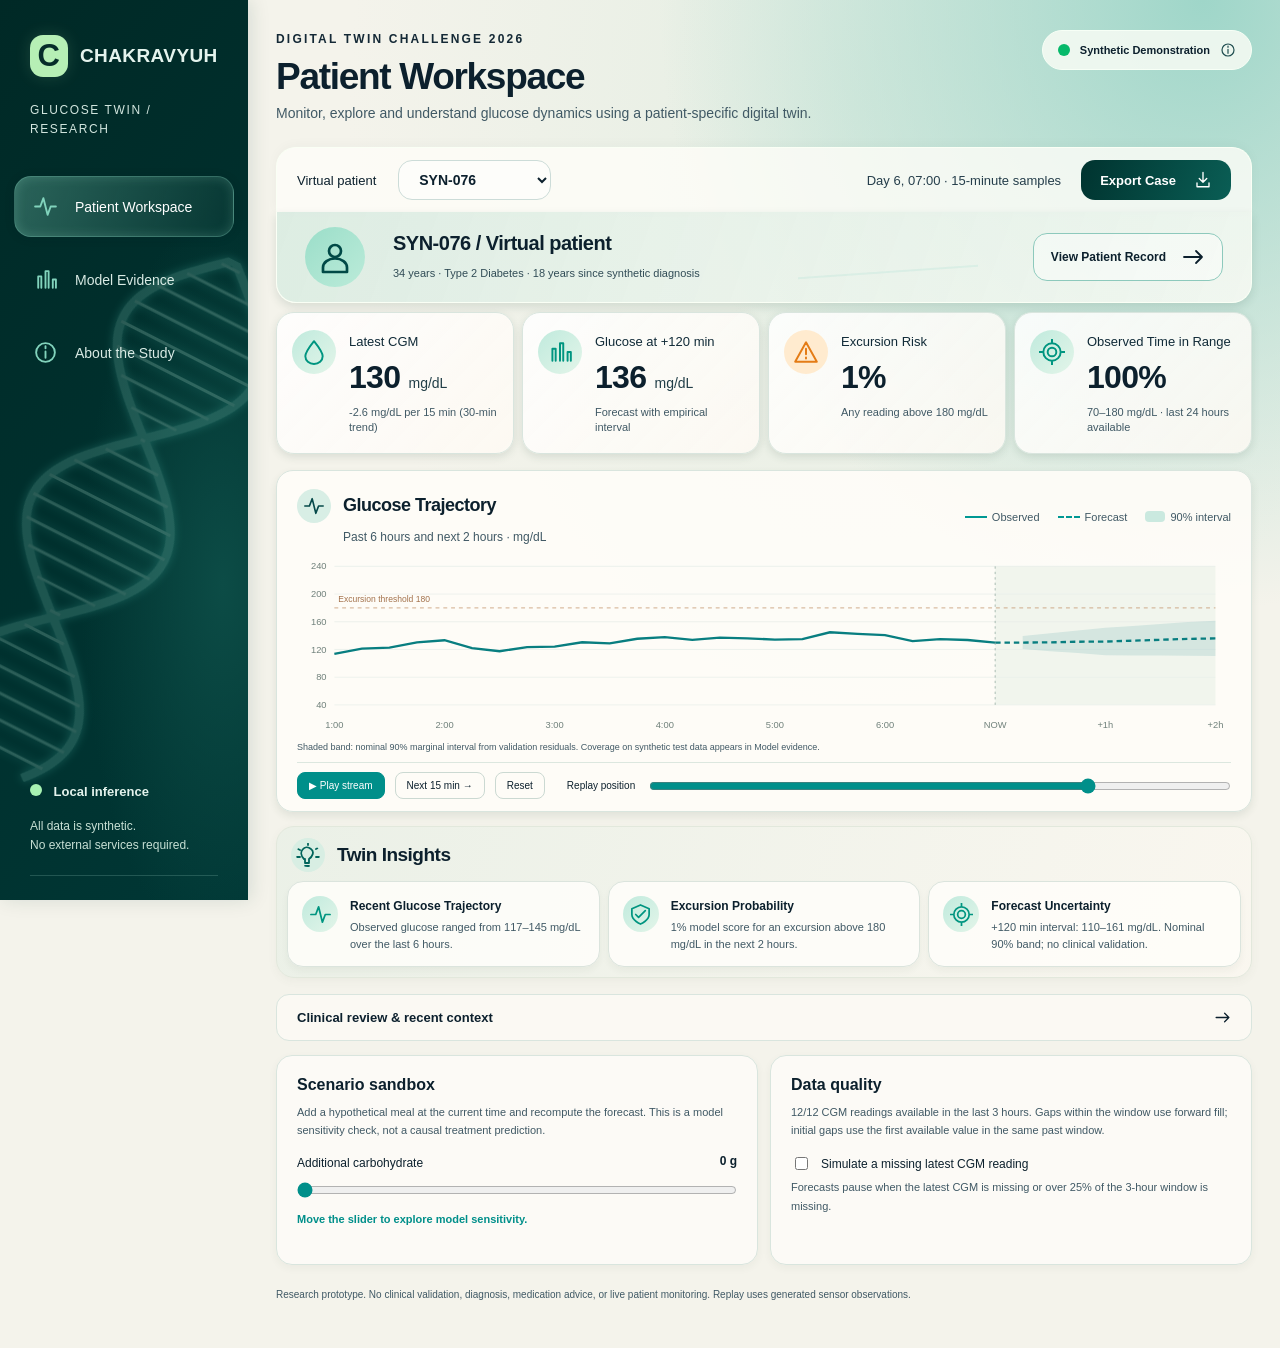
==== commit a8a50ee3: "Restyle patient dashboard with mint cards and teal DNA sidebar" ====
--- a/index.html
+++ b/index.html
@@ -1,12 +1,18 @@
 <!doctype html><html lang="en"><head><meta charset="UTF-8"><meta name="viewport" content="width=device-width,initial-scale=1"><title>Chakravyuh | Glucose Twin</title><style>:root{--ink:#173638;--muted:#607675;--teal:#087e80;--line:#dfe8e4;--paper:#f5f7f4;--amber:#b7652c}*{box-sizing:border-box}body{margin:0;background:var(--paper);color:var(--ink);font-family:Arial,Helvetica,sans-serif;font-size:14px}.sidebar{position:fixed;width:230px;inset:0 auto 0 0;background:#173b3a;color:#e4f3ed;padding:35px 24px;display:flex;flex-direction:column}.brand{font-size:15px;letter-spacing:1.5px;color:inherit;text-decoration:none;font-weight:700;display:flex;align-items:center;gap:10px}.mark{display:grid;place-items:center;width:32px;height:34px;background:#cae8bc;color:#173b3a;border-radius:10px;font-size:24px}.subbrand{font-size:9px;letter-spacing:1.5px;margin:18px 0 55px;color:#a5c9bd}.nav{border:0;background:transparent;color:#aac9c2;text-align:left;padding:15px 10px;margin-bottom:9px;width:100%;border-radius:8px;font-size:13px}.nav.active{background:#2b504b;color:white}.side-bottom{margin-top:auto;line-height:2.3;font-size:12px}.side-bottom small{color:#9abcb3;line-height:1.6;display:block}.dot{display:inline-block;width:7px;height:7px;background:#bfe3a6;border-radius:50%;margin-right:6px}main{margin-left:230px;padding:36px 42px;max-width:1800px}header{display:flex;justify-content:space-between;align-items:center;margin-bottom:30px}.eyebrow{font-size:10px;letter-spacing:1.7px;font-weight:bold;color:var(--teal)}h1{font-weight:500;font-size:31px;letter-spacing:-.8px;margin:10px 0 0}h2{font-size:18px;font-weight:600;margin:0 0 9px}h3{font-size:13px}p{line-height:1.65;color:var(--muted);margin:5px 0 15px}.demo-tag{border:1px solid #bdcfc7;border-radius:20px;padding:9px 14px;font-size:9px;letter-spacing:1px}.toolbar{display:flex;gap:20px;align-items:center;border-top:1px solid var(--line);border-bottom:1px solid var(--line);padding:15px 0;color:var(--muted);font-size:12px}.toolbar label{display:flex;align-items:center;gap:12px}select{border:1px solid var(--line);border-radius:6px;background:white;padding:8px;color:var(--ink)}#clock{margin-left:auto}button{cursor:pointer;font:inherit;border:1px solid var(--teal);background:var(--teal);color:white;border-radius:7px;padding:10px 13px}button:hover{filter:brightness(.94)}button:focus-visible,input:focus-visible,select:focus-visible{outline:3px solid #dcac56;outline-offset:3px}.quiet{background:transparent;border-color:#cbd9d2;color:var(--ink)}.patient-line{display:flex;gap:15px;align-items:center;padding:27px 0}.patient-line p{margin:0;font-size:12px}.patient-line button{margin-left:auto}.avatar{width:46px;height:46px;border-radius:50%;background:#e2eadb;display:grid;place-items:center;font-size:29px}.stats{display:grid;grid-template-columns:repeat(4,1fr);gap:14px;margin-bottom:24px}.stats article,.chart-card,.lower article{background:white;border:1px solid var(--line);border-radius:10px}.stats article{padding:20px}.stats span{font-size:12px;color:var(--muted)}.stat{font-size:33px;letter-spacing:-1px;margin:13px 0 8px}.stat em{font-size:12px;letter-spacing:0;font-style:normal;color:var(--muted)}small{font-size:10px;color:var(--muted)}.workspace-grid{display:grid;grid-template-columns:minmax(0,1fr) 260px;gap:20px}.chart-card{padding:24px}.card-title{display:flex;justify-content:space-between;gap:12px}.card-title p{font-size:11px}.legend{font-size:10px;white-space:nowrap;color:var(--muted);margin-top:7px}.legend i{display:inline-block;width:15px;border-top:2px solid #087e80;margin:0 5px 3px}.legend .dash{border-top-style:dashed}#chart{width:100%;display:block}.chart-note{font-size:10px;color:var(--muted);line-height:1.5}.replay{display:flex;align-items:center;gap:7px;border-top:1px solid var(--line);padding-top:18px;margin-top:18px;flex-wrap:wrap}.replay button{font-size:11px}.replay label{font-size:10px;flex:1;min-width:100px;padding-left:12px}input[type=range]{width:100%;accent-color:var(--teal);display:block;margin:12px 0}.insight{background:#e7eee2;border:1px solid #d5e0cf;border-radius:10px;padding:25px}.insight h2{font-size:23px;margin:18px 0 12px;line-height:1.2}.insight p{font-size:12px}.divider{height:1px;background:#cad6c3;margin:22px 0}dl{font-size:12px}dt{color:var(--muted);margin-top:15px}dd{margin:5px 0 0;font-size:16px}.wide{width:100%;margin:22px 0 10px;font-size:11px}.lower{display:grid;grid-template-columns:1fr 1fr;gap:20px;margin-top:20px}.lower article{padding:24px}.lower p{font-size:12px}.lower label{font-size:12px}output{float:right;font-weight:bold}.scenario{font-weight:bold;color:var(--teal)}.disclaimer{font-size:10px;margin-top:22px}.ehr{padding:20px;background:#e8efec;border-radius:8px;margin-bottom:20px;line-height:1.8;font-size:12px}.check{display:flex;gap:10px;align-items:center}.muted{color:var(--muted)}.intro{max-width:800px;padding:25px 0}.intro h2{font-size:28px}table{width:100%;border-collapse:collapse;background:white;font-size:13px}th,td{text-align:left;padding:20px;border-bottom:1px solid var(--line)}th{color:var(--muted);font-size:11px}tr:first-child td{color:var(--teal);font-weight:bold}.table-wrap{overflow:auto}.evidence-note{margin:20px 0;font-size:12px}[hidden]{display:none!important}@media(max-width:1200px){main{padding:25px}.sidebar{width:190px;padding:25px 18px}main{margin-left:190px}.workspace-grid{grid-template-columns:1fr}.insight{display:grid;grid-template-columns:1fr 1fr;column-gap:30px}.insight .divider{display:none}.stats article{padding:15px}.stat{font-size:27px}}@media(max-width:760px){.sidebar{position:static;width:auto;padding:18px}.subbrand,.side-bottom{display:none}.sidebar nav{display:flex;margin-top:20px;gap:5px}.nav{font-size:10px;margin:0;padding:10px 6px}.brand{font-size:12px}main{margin:0;padding:20px}header{gap:10px}h1{font-size:25px}.demo-tag{font-size:8px;padding:8px}.stats{grid-template-columns:1fr 1fr}.lower{grid-template-columns:1fr}.toolbar{flex-wrap:wrap}.toolbar #clock{margin-left:0}.chart-card{padding:15px}.card-title{display:block}.legend{display:block;margin-bottom:12px}.patient-line{flex-wrap:wrap}.patient-line button{margin-left:0}.insight{display:block}.replay label{flex-basis:100%}}
+/* Reference-inspired clinical workspace */
+:root{--ink:#0c202d;--muted:#405965;--teal:#008f8a;--line:#d9e5de;--paper:#f2f3e9}.icon{width:24px;height:24px;flex-shrink:0;vertical-align:middle}body{background:radial-gradient(ellipse at 94% 0%,#9fd6c9 0,transparent 32%),radial-gradient(ellipse at 67% 8%,#e4eee3 0,transparent 42%),#f4f3eb;font-family:Arial,Helvetica,sans-serif}.sidebar{width:248px;padding:35px 30px 24px;background:radial-gradient(ellipse at 90% 65%,#0c4c46,transparent 45%),linear-gradient(130deg,#002926,#003735);overflow:hidden;box-shadow:3px 0 18px #113c3920}.brand{font-size:19px;letter-spacing:.4px;gap:12px;white-space:nowrap}.mark{width:38px;height:42px;border-radius:13px;background:#b6efb5;font-size:31px;color:#052c29;box-shadow:0 0 16px #c0ffb822}.subbrand{font-size:12px;line-height:1.55;letter-spacing:1.6px;margin:24px 0 38px;max-width:180px;color:#d2e6df}nav,.brand,.subbrand,.side-bottom{z-index:1}.sidebar nav{margin:0 -16px}.nav{display:flex;align-items:center;gap:17px;font-size:14px;font-weight:500;padding:17px 18px;border:1px solid transparent;border-radius:17px;margin-bottom:12px;color:#d9ebe5}.nav .icon{color:#81d3bc;width:25px;height:25px}.nav.active{background:linear-gradient(110deg,#69b8a467,#184f4840);border-color:#82c9b75c;box-shadow:inset 0 0 12px #b1f5da30,0 1px 10px #021e2225}.dna{position:absolute;width:255px;height:560px;left:-20px;bottom:110px;transform:rotate(27deg);stroke:#7bcaba;stroke-width:8;opacity:.24;filter:drop-shadow(0 0 5px #54cbbb)}.dna .rung{stroke-width:2.7;stroke:#b5ecda}.side-bottom{font-size:13px;font-weight:600;border-bottom:1px solid #70a69b4d;padding-bottom:20px}.side-bottom small{font-weight:400;color:#c6dfd4;font-size:12px;margin-top:10px}.dot{width:12px;height:12px;background:#a7f2b2}.side-bottom .dot{margin-right:8px}main{margin-left:248px;padding:30px 28px;max-width:none}header{margin-bottom:23px;align-items:flex-start;gap:22px;min-height:90px}.eyebrow{color:#142936;font-size:12px;letter-spacing:2.2px}.header-description{font-size:14px;margin:5px 0 0;line-height:1.5}h1{font-size:37px;font-weight:700;letter-spacing:-1.3px;margin-top:10px}.demo-tag{display:flex;align-items:center;gap:10px;background:#f8fcf5d9;border-color:#f7fff6;padding:11px 15px;font-size:11px;text-transform:none;letter-spacing:0;white-space:nowrap;font-weight:600}.demo-tag .dot{background:#06b96a;width:12px;height:12px;margin:0}.demo-tag .icon{width:16px;height:16px;color:#204e50}.toolbar{border:1px solid #fafff5;border-bottom:0;border-radius:20px 20px 0 0;background:#fffef9c9;padding:12px 20px;box-shadow:0 -2px 12px #224d3c08;font-size:13px;min-height:64px}.toolbar label{gap:22px;color:var(--ink)}select{padding:10px 16px;min-width:153px;border-color:#ccdcd8;border-radius:14px;font-size:14px;font-weight:600;background:#ffffff90}.toolbar #export{display:flex;gap:18px;align-items:center;padding:11px 19px;border-radius:14px;background:linear-gradient(110deg,#00332f,#0a5e55);color:white;border:0;font-size:13px;font-weight:600}.toolbar #export .icon{width:18px;height:18px}#clock{color:#253e4b}.patient-line{position:relative;border:1px solid #fafff5;border-top:0;border-radius:0 0 20px 20px;background:linear-gradient(110deg,#d8ebe1db,#fffdf7bf);padding:15px 28px;margin-bottom:9px;box-shadow:0 4px 10px #183d3020;min-height:88px;gap:28px}.patient-line::after{content:'';position:absolute;right:28%;width:180px;height:30px;border-bottom:2px solid #a6dcd075;transform:skewY(-4deg);opacity:.5;pointer-events:none}.patient-line h2{font-size:20px;letter-spacing:-.5px}.patient-line p{font-size:11px;color:#314c56}.avatar{width:60px;height:60px;background:linear-gradient(135deg,#9bdec9,#bbebd9);color:#004946;flex-shrink:0}.avatar .icon{width:36px;height:36px}.patient-line button{font-size:12px;font-weight:600;display:flex;gap:15px;align-items:center;border-color:#8dc9bc;background:#ffffff69;border-radius:14px;padding:11px 17px;z-index:1}.stats{gap:8px;margin-bottom:16px}.stats article{position:relative;background:linear-gradient(135deg,#ffffffd9,#fffaf4cc);box-shadow:0 3px 8px #254a3720;min-height:130px;padding:20px 15px 17px 72px;border-radius:18px;overflow:hidden}.metric-icon{display:grid;place-items:center;width:44px;height:44px;background:linear-gradient(135deg,#c0eadd,#e3f5e9);color:#009580;border-radius:50%;flex-shrink:0}.stats .metric-icon{position:absolute;left:15px;top:17px}.stats .metric-icon .icon{width:26px;height:26px}.stats span{font-size:13px;color:#112b38}.stats small{font-size:11px;line-height:1.4;display:block;max-width:235px}.stat{font-size:32px;font-weight:700;letter-spacing:-.7px;margin:10px 0 9px;white-space:nowrap}.stat em{font-size:14px;color:#213e47;font-weight:400}.risk-card .metric-icon{background:#ffebcf;color:#e47c16}.workspace-grid{display:block}.chart-card{padding:18px 20px 12px;border-radius:17px;box-shadow:0 4px 9px #24433119;background:#fffdf9e6}.card-title{align-items:center;margin-bottom:9px}.card-title h2{font-size:18px;display:flex;align-items:center;gap:12px;margin-bottom:5px;letter-spacing:-.5px}.card-title h2 .icon{width:34px;height:34px;padding:6px;border-radius:50%;background:#d8eee5;color:#06494a}.card-title p{font-size:12px;margin:0 0 0 46px}.legend{font-size:11px;margin-top:0}.legend .band{width:20px;height:11px;border:0;border-radius:4px;background:#cae9df;vertical-align:middle}.legend i{width:22px;margin-left:15px;border-color:#009893}#chart{height:auto;max-height:285px}.chart-note{font-size:9px;margin:5px 0}.replay{border-top:1px solid #dce7df;padding-top:9px;margin-top:8px;gap:10px}.replay button{padding:7px 11px;border-radius:8px;font-size:10px}.replay label{display:flex;align-items:center;gap:14px;min-width:200px;white-space:nowrap}.replay input{margin:5px 0}.twin-insights{margin-top:14px;background:linear-gradient(110deg,#e6efe5aa,#fffaf380);padding:11px 10px 10px;border:1px solid #e2e8dc;border-radius:18px;box-shadow:0 3px 10px #5462470d}.twin-insights>h2{display:flex;align-items:center;gap:12px;font-size:19px;margin:0 4px 9px;letter-spacing:-.5px}.twin-insights>h2 .icon{width:34px;height:34px;padding:5px;border-radius:50%;background:#d8eee3;color:#00645b}.insight-grid{display:grid;grid-template-columns:1fr 1fr 1fr;gap:8px}.insight-grid article{display:flex;gap:12px;padding:14px;background:#fffefbd9;border:1px solid #dbe4dd;border-radius:16px;align-items:flex-start;box-shadow:0 4px 7px #3542320c}.insight-grid h3{font-size:12px;margin:3px 0 6px}.insight-grid p{font-size:11px;line-height:1.5;margin:0}.insight-grid .metric-icon{width:36px;height:36px}.insight-grid .icon{width:23px;height:23px}.review-details{margin-top:16px;background:#fffdf9a1;border:1px solid var(--line);border-radius:13px}.review-details summary{cursor:pointer;padding:14px 20px;font-size:13px;font-weight:600;display:flex;justify-content:space-between;align-items:center}.review-details summary .icon{width:17px;height:17px}.review-details[open] summary .icon{transform:rotate(90deg)}.review-details .insight{border:0;border-top:1px solid var(--line);border-radius:0 0 13px 13px;display:block;background:transparent;padding:20px}.review-details .insight h2{margin:12px 0;font-size:22px}.review-details dl{display:grid;grid-template-columns:repeat(4,1fr);gap:10px}.review-details dl dt{grid-row:1}.review-details dl dd{grid-row:2}.review-details .divider{display:none}.review-details .wide{width:auto;margin:12px 15px 0 0}.lower{gap:12px;margin-top:14px}.lower article{background:#fffdf9c9;border-radius:16px;box-shadow:0 3px 9px #27422d0c;padding:20px}.lower h2{font-size:16px}.lower p{font-size:11px}.disclaimer{font-size:10px}.intro h2{font-size:28px}.ehr{margin-top:10px;background:#e1f0e6}.table-wrap{border-radius:16px;border:1px solid var(--line)}table{background:#fffdf8}.nav:hover{filter:brightness(1.12)}
+@media(min-width:1600px){main{padding:32px 32px}.sidebar{width:260px}main{margin-left:260px}h1{font-size:40px}.stats article{min-height:135px}.stat{font-size:35px}.insight-grid h3{font-size:13px}.insight-grid p{font-size:12px}#chart{max-height:290px}.card-title{margin-bottom:8px}}
+@media(max-width:1200px){.sidebar{width:205px;padding:28px 20px}.brand{font-size:15px}.subbrand{font-size:10px}.nav{font-size:12px;gap:12px}main{margin-left:205px;padding:25px 22px}.stats article{padding-left:57px;padding-right:10px}.stats .metric-icon{left:10px;width:36px;height:36px}.stats span{font-size:11px}.stat{font-size:27px}.stats small{font-size:10px}.insight-grid article{padding:12px;gap:8px}.insight-grid .metric-icon{width:30px;height:30px}.header-description{font-size:12px}.demo-tag{font-size:9px;padding:10px}h1{font-size:32px}.patient-line{gap:16px;padding:15px 20px}.patient-line::after{display:none}}
+@media(max-width:900px){header{display:block}.demo-tag{position:absolute;right:23px;top:20px}.eyebrow{font-size:9px;letter-spacing:1.3px}.header-description{max-width:440px}.stats{grid-template-columns:1fr 1fr}.insight-grid{grid-template-columns:1fr}.toolbar{flex-wrap:wrap;gap:10px}.toolbar #clock{margin-left:0}.patient-line{flex-wrap:wrap}.patient-line button{margin-left:auto}.legend{font-size:9px}.card-title{align-items:flex-start}.review-details dl{grid-template-columns:1fr 1fr}.review-details dl dt,.review-details dl dd{grid-row:auto}.replay label{flex-basis:100%}}
+@media(max-width:760px){.sidebar{position:relative;width:100%;padding:16px 20px;overflow:hidden}.dna{display:none}.brand{font-size:17px}.mark{width:30px;height:33px;font-size:26px}.sidebar nav{margin:16px 0 0;gap:5px}.nav{font-size:10px;gap:7px;padding:10px 8px;border-radius:11px;margin:0;justify-content:center}.nav .icon{width:17px;height:17px}.subbrand,.side-bottom{display:none}main{margin:0;padding:22px 14px}.demo-tag{position:static;display:inline-flex;margin-top:12px}header{margin-bottom:16px;min-height:0}h1{font-size:30px}.header-description{font-size:12px}.toolbar{padding:12px 14px}.toolbar label{gap:10px;font-size:12px}select{min-width:130px;padding:9px 11px;font-size:12px}.toolbar #export{font-size:11px;padding:10px;gap:8px}.toolbar #clock{font-size:10px;order:3;flex-basis:100%}.patient-line{gap:12px;padding:16px}.avatar{width:43px;height:43px}.avatar .icon{width:28px;height:28px}.patient-line h2{font-size:16px}.patient-line p{font-size:10px;max-width:230px}.patient-line button{margin:0 0 0 55px;font-size:10px;padding:8px 12px}.stats article{min-height:125px;padding:14px 12px 12px 49px}.stats .metric-icon{top:12px;left:10px;width:30px;height:30px}.stats .metric-icon .icon{width:20px;height:20px}.stats span{font-size:10px}.stat{font-size:25px;margin:12px 0 7px}.stat em{font-size:10px}.stats small{font-size:9px}.chart-card{padding:14px 10px}.card-title{display:block}.card-title h2{font-size:16px}.card-title p{font-size:10px}.legend{display:block;margin:14px 0 10px 0}.legend i{margin-left:8px}#chart{min-height:180px}.replay{gap:6px}.replay button{font-size:9px;padding:7px 9px}.twin-insights{padding:10px}.twin-insights>h2{font-size:17px}.insight-grid p{font-size:11px}.lower{grid-template-columns:1fr}.lower article{padding:18px}.review-details summary{font-size:12px}.intro h2{font-size:23px}}
 </style></head><body>
-<aside class="sidebar"><a class="brand" href="#"><span class="mark">C</span> CHAKRAVYUH</a><div class="subbrand">GLUCOSE TWIN / RESEARCH</div><nav aria-label="Views"><button class="nav active" data-view="patient">◉ &nbsp; Patient workspace</button><button class="nav" data-view="evidence">▤ &nbsp; Model evidence</button><button class="nav" data-view="about">◇ &nbsp; About the study</button></nav><div class="side-bottom"><span class="dot"></span> Local inference<br><small>All data is synthetic.<br>No external services required.</small></div></aside>
-<main><header><div><span class="eyebrow">DIGITAL TWIN CHALLENGE 2026</span><h1 id="page-title">Patient workspace</h1></div><div class="demo-tag">SYNTHETIC DEMONSTRATION</div></header>
-<section id="patient" class="view"><div class="toolbar"><label>Virtual patient <select id="patient-select"></select></label><span id="clock"></span><button id="export" class="quiet">Export case ↓</button></div>
-<div class="patient-line"><div class="avatar" aria-hidden="true">◎</div><div><h2 id="patient-name"></h2><p id="patient-summary"></p></div><button id="ehr-toggle" class="quiet" aria-expanded="false">View patient record</button></div><div id="ehr" class="ehr" hidden></div>
-<div class="stats"><article><span>Latest CGM</span><div id="current" class="stat"></div><small id="trend"></small></article><article><span>Glucose at +120 min</span><div id="forecast" class="stat"></div><small>Forecast with empirical interval</small></article><article><span>Excursion risk / next 2 hours</span><div id="probability" class="stat"></div><small>Any reading above 180 mg/dL</small></article><article><span>Observed time in range</span><div id="tir" class="stat"></div><small>70–180 mg/dL · last 24 hours available</small></article></div>
-<div class="workspace-grid"><article class="chart-card"><div class="card-title"><div><h2>Glucose trajectory</h2><p>Past 6 hours and next 2 hours · mg/dL</p></div><span class="legend"><i></i>Observed <i class="dash"></i>Forecast</span></div><svg id="chart" viewBox="0 0 900 360" role="img" aria-label="Glucose history and forecast with uncertainty"></svg><div class="chart-note">Shaded band: nominal 90% marginal interval from validation residuals. Coverage on synthetic test data appears in Model evidence.</div><div class="replay"><button id="play">▶ Play stream</button><button id="step" class="quiet">Next 15 min →</button><button id="reset" class="quiet">Reset</button><label>Replay position <input id="timeline" type="range" min="12" max="663" value="145" aria-label="Replay time"></label></div></article><aside class="insight"><span class="eyebrow">REVIEW QUEUE</span><h2 id="alert-title"></h2><p id="alert-copy"></p><div class="divider"></div><h3>Recent context</h3><dl id="context"></dl><button id="review" class="wide quiet">Mark reviewed for this time</button><small id="review-status" aria-live="polite"></small></aside></div>
-<div class="lower"><article><h2>Scenario sandbox</h2><p>Add a hypothetical meal at the current time and recompute the forecast. This is a model sensitivity check, not a causal treatment prediction.</p><label>Additional carbohydrate <output id="carb-value">0 g</output><input type="range" id="carbs" min="0" max="90" step="5" value="0"></label><p id="scenario" class="scenario"></p></article><article><h2>Data quality</h2><p id="quality"></p><label class="check"><input id="missing" type="checkbox"> Simulate a missing latest CGM reading</label><p class="muted">Forecasts pause when the latest CGM is missing or over 25% of the 3-hour window is missing.</p></article></div><p class="disclaimer">Research prototype. No clinical validation, diagnosis, medication advice, or live patient monitoring. Replay uses generated sensor observations.</p></section>
+<aside class="sidebar"><a class="brand" href="#"><span class="mark">C</span> CHAKRAVYUH</a><div class="subbrand">GLUCOSE TWIN / RESEARCH</div><nav aria-label="Views"><button class="nav active" data-view="patient"><svg class="icon " viewBox="0 0 24 24" fill="none" stroke="currentColor" stroke-width="1.8" stroke-linecap="round" stroke-linejoin="round" aria-hidden="true"><path d="M2 12h5l3-8 4 16 3-8h5"/></svg><span>Patient Workspace</span></button><button class="nav" data-view="evidence"><svg class="icon " viewBox="0 0 24 24" fill="none" stroke="currentColor" stroke-width="1.8" stroke-linecap="round" stroke-linejoin="round" aria-hidden="true"><path d="M5 20V9h3v11m4 0V4h3v16m4 0V12h3v8"/></svg><span>Model Evidence</span></button><button class="nav" data-view="about"><svg class="icon " viewBox="0 0 24 24" fill="none" stroke="currentColor" stroke-width="1.8" stroke-linecap="round" stroke-linejoin="round" aria-hidden="true"><circle cx="12" cy="12" r="9"/><path d="M12 11v6m0-11v2"/></svg><span>About the Study</span></button></nav><svg class="dna" viewBox="0 0 210 510" fill="none" aria-hidden="true"><path d="M105.0,0 L109.6,4 L114.2,8 L118.8,12 L123.2,16 L127.6,20 L131.9,24 L136.1,28 L140.1,32 L144.0,36 L147.6,40 L151.1,44 L154.3,48 L157.3,52 L160.1,56 L162.6,60 L164.8,64 L166.8,68 L168.4,72 L169.7,76 L170.8,80 L171.5,84 L171.9,88 L172.0,92 L171.8,96 L171.2,100 L170.4,104 L169.2,108 L167.7,112 L165.9,116 L163.9,120 L161.5,124 L158.9,128 L156.0,132 L152.9,136 L149.6,140 L146.0,144 L142.3,148 L138.3,152 L134.3,156 L130.0,160 L125.7,164 L121.3,168 L116.7,172 L112.2,176 L107.6,180 L102.9,184 L98.3,188 L93.7,192 L89.2,196 L84.8,200 L80.4,204 L76.2,208 L72.1,212 L68.1,216 L64.4,220 L60.8,224 L57.4,228 L54.3,232 L51.4,236 L48.8,240 L46.4,244 L44.3,248 L42.5,252 L41.0,256 L39.8,260 L38.9,264 L38.3,268 L38.0,272 L38.1,276 L38.4,280 L39.1,284 L40.1,288 L41.4,292 L43.1,296 L45.0,300 L47.2,304 L49.6,308 L52.4,312 L55.3,316 L58.6,320 L62.0,324 L65.6,328 L69.5,332 L73.5,336 L77.6,340 L81.9,344 L86.3,348 L90.8,352 L95.3,356 L99.9,360 L104.5,364 L109.1,368 L113.7,372 L118.3,376 L122.8,380 L127.2,384 L131.5,388 L135.7,392 L139.7,396 L143.6,400 L147.3,404 L150.7,408 L154.0,412 L157.0,416 L159.8,420 L162.3,424 L164.6,428 L166.6,432 L168.2,436 L169.6,440 L170.7,444 L171.4,448 L171.9,452 L172.0,456 L171.8,460 L171.3,464 L170.5,468 L169.3,472 L167.9,476 L166.1,480 L164.1,484 L161.8,488 L159.2,492 L156.3,496 L153.3,500 L149.9,504 L146.4,508"/><path d="M105.0,0 L100.4,4 L95.8,8 L91.2,12 L86.8,16 L82.4,20 L78.1,24 L73.9,28 L69.9,32 L66.0,36 L62.4,40 L58.9,44 L55.7,48 L52.7,52 L49.9,56 L47.4,60 L45.2,64 L43.2,68 L41.6,72 L40.3,76 L39.2,80 L38.5,84 L38.1,88 L38.0,92 L38.2,96 L38.8,100 L39.6,104 L40.8,108 L42.3,112 L44.1,116 L46.1,120 L48.5,124 L51.1,128 L54.0,132 L57.1,136 L60.4,140 L64.0,144 L67.7,148 L71.7,152 L75.7,156 L80.0,160 L84.3,164 L88.7,168 L93.3,172 L97.8,176 L102.4,180 L107.1,184 L111.7,188 L116.3,192 L120.8,196 L125.2,200 L129.6,204 L133.8,208 L137.9,212 L141.9,216 L145.6,220 L149.2,224 L152.6,228 L155.7,232 L158.6,236 L161.2,240 L163.6,244 L165.7,248 L167.5,252 L169.0,256 L170.2,260 L171.1,264 L171.7,268 L172.0,272 L171.9,276 L171.6,280 L170.9,284 L169.9,288 L168.6,292 L166.9,296 L165.0,300 L162.8,304 L160.4,308 L157.6,312 L154.7,316 L151.4,320 L148.0,324 L144.4,328 L140.5,332 L136.5,336 L132.4,340 L128.1,344 L123.7,348 L119.2,352 L114.7,356 L110.1,360 L105.5,364 L100.9,368 L96.3,372 L91.7,376 L87.2,380 L82.8,384 L78.5,388 L74.3,392 L70.3,396 L66.4,400 L62.7,404 L59.3,408 L56.0,412 L53.0,416 L50.2,420 L47.7,424 L45.4,428 L43.4,432 L41.8,436 L40.4,440 L39.3,444 L38.6,448 L38.1,452 L38.0,456 L38.2,460 L38.7,464 L39.5,468 L40.7,472 L42.1,476 L43.9,480 L45.9,484 L48.2,488 L50.8,492 L53.7,496 L56.7,500 L60.1,504 L63.6,508"/><path class="rung" d="M114.2,8 L95.8,8"/><path class="rung" d="M138.1,30 L71.9,30"/><path class="rung" d="M157.3,52 L52.7,52"/><path class="rung" d="M169.1,74 L40.9,74"/><path class="rung" d="M171.8,96 L38.2,96"/><path class="rung" d="M164.9,118 L45.1,118"/><path class="rung" d="M149.6,140 L60.4,140"/><path class="rung" d="M127.9,162 L82.1,162"/><path class="rung" d="M102.9,184 L107.1,184"/><path class="rung" d="M78.3,206 L131.7,206"/><path class="rung" d="M57.4,228 L152.6,228"/><path class="rung" d="M43.3,250 L166.7,250"/><path class="rung" d="M38.0,272 L172.0,272"/><path class="rung" d="M42.2,294 L167.8,294"/><path class="rung" d="M55.3,316 L154.7,316"/><path class="rung" d="M75.5,338 L134.5,338"/><path class="rung" d="M99.9,360 L110.1,360"/><path class="rung" d="M125.0,382 L85.0,382"/><path class="rung" d="M147.3,404 L62.7,404"/><path class="rung" d="M163.5,426 L46.5,426"/><path class="rung" d="M171.4,448 L38.6,448"/><path class="rung" d="M169.9,470 L40.1,470"/><path class="rung" d="M159.2,492 L50.8,492"/></svg><div class="side-bottom"><span class="dot"></span> Local inference<br><small>All data is synthetic.<br>No external services required.</small></div></aside>
+<main><header><div><span class="eyebrow">DIGITAL TWIN CHALLENGE 2026</span><h1 id="page-title">Patient Workspace</h1><p class="header-description">Monitor, explore and understand glucose dynamics using a patient-specific digital twin.</p></div><div class="demo-tag"><span class="dot"></span>Synthetic Demonstration <svg class="icon " viewBox="0 0 24 24" fill="none" stroke="currentColor" stroke-width="1.8" stroke-linecap="round" stroke-linejoin="round" aria-hidden="true"><circle cx="12" cy="12" r="9"/><path d="M12 11v6m0-11v2"/></svg></div></header>
+<section id="patient" class="view"><div class="toolbar"><label>Virtual patient <select id="patient-select"></select></label><span id="clock"></span><button id="export" class="quiet">Export Case <svg class="icon " viewBox="0 0 24 24" fill="none" stroke="currentColor" stroke-width="1.8" stroke-linecap="round" stroke-linejoin="round" aria-hidden="true"><path d="M12 2v13m-5-5 5 5 5-5M4 16v5h16v-5"/></svg></button></div>
+<div class="patient-line"><div class="avatar" aria-hidden="true"><svg class="icon " viewBox="0 0 24 24" fill="none" stroke="currentColor" stroke-width="1.8" stroke-linecap="round" stroke-linejoin="round" aria-hidden="true"><circle cx="12" cy="8" r="4"/><path d="M4 22v-3a8 6 0 0 1 16 0v3z"/></svg></div><div><h2 id="patient-name"></h2><p id="patient-summary"></p></div><button id="ehr-toggle" class="quiet" aria-expanded="false">View Patient Record <svg class="icon " viewBox="0 0 24 24" fill="none" stroke="currentColor" stroke-width="1.8" stroke-linecap="round" stroke-linejoin="round" aria-hidden="true"><path d="M3 12h18m-6-6 6 6-6 6"/></svg></button></div><div id="ehr" class="ehr" hidden></div>
+<div class="stats"><article><div class="metric-icon"><svg class="icon " viewBox="0 0 24 24" fill="none" stroke="currentColor" stroke-width="1.8" stroke-linecap="round" stroke-linejoin="round" aria-hidden="true"><path d="M12 2S4 12 4 16a8 7 0 0 0 16 0c0-4-8-14-8-14z"/></svg></div><span>Latest CGM</span><div id="current" class="stat"></div><small id="trend"></small></article><article><div class="metric-icon"><svg class="icon " viewBox="0 0 24 24" fill="none" stroke="currentColor" stroke-width="1.8" stroke-linecap="round" stroke-linejoin="round" aria-hidden="true"><path d="M5 20V9h3v11m4 0V4h3v16m4 0V12h3v8"/></svg></div><span>Glucose at +120 min</span><div id="forecast" class="stat"></div><small>Forecast with empirical interval</small></article><article class="risk-card"><div class="metric-icon"><svg class="icon " viewBox="0 0 24 24" fill="none" stroke="currentColor" stroke-width="1.8" stroke-linecap="round" stroke-linejoin="round" aria-hidden="true"><path d="M12 3 2 21h20zM12 9v5m0 3v1"/></svg></div><span>Excursion Risk</span><div id="probability" class="stat"></div><small>Any reading above 180 mg/dL</small></article><article><div class="metric-icon"><svg class="icon " viewBox="0 0 24 24" fill="none" stroke="currentColor" stroke-width="1.8" stroke-linecap="round" stroke-linejoin="round" aria-hidden="true"><circle cx="12" cy="12" r="8"/><circle cx="12" cy="12" r="4"/><path d="M12 0v3m0 18v3M0 12h3m18 0h3"/></svg></div><span>Observed Time in Range</span><div id="tir" class="stat"></div><small>70–180 mg/dL · last 24 hours available</small></article></div>
+<div class="workspace-grid"><article class="chart-card"><div class="card-title"><div><h2><svg class="icon " viewBox="0 0 24 24" fill="none" stroke="currentColor" stroke-width="1.8" stroke-linecap="round" stroke-linejoin="round" aria-hidden="true"><path d="M2 12h5l3-8 4 16 3-8h5"/></svg>Glucose Trajectory</h2><p>Past 6 hours and next 2 hours · mg/dL</p></div><span class="legend"><i></i>Observed <i class="dash"></i>Forecast <i class="band"></i>90% interval</span></div><svg id="chart" viewBox="0 0 1200 230" role="img" aria-label="Glucose history and forecast with uncertainty"></svg><div class="chart-note">Shaded band: nominal 90% marginal interval from validation residuals. Coverage on synthetic test data appears in Model evidence.</div><div class="replay"><button id="play">▶ Play stream</button><button id="step" class="quiet">Next 15 min →</button><button id="reset" class="quiet">Reset</button><label>Replay position <input id="timeline" type="range" min="12" max="663" value="145" aria-label="Replay time"></label></div></article></div>
+<section class="twin-insights"><h2><svg class="icon " viewBox="0 0 24 24" fill="none" stroke="currentColor" stroke-width="1.8" stroke-linecap="round" stroke-linejoin="round" aria-hidden="true"><path d="M8 16c-7-7 1-15 7-10 4 3 1 8-2 10v4H9v-4m0 7h4M12 0v2M2 6l2 1m16-1 2-1M1 14h3m16 0h3"/></svg>Twin Insights</h2><div class="insight-grid"><article><div class="metric-icon"><svg class="icon " viewBox="0 0 24 24" fill="none" stroke="currentColor" stroke-width="1.8" stroke-linecap="round" stroke-linejoin="round" aria-hidden="true"><path d="M2 12h5l3-8 4 16 3-8h5"/></svg></div><div><h3>Recent Glucose Trajectory</h3><p id="trajectory-insight"></p></div></article><article><div class="metric-icon"><svg class="icon " viewBox="0 0 24 24" fill="none" stroke="currentColor" stroke-width="1.8" stroke-linecap="round" stroke-linejoin="round" aria-hidden="true"><path d="M12 2 3 6v6c0 6 9 10 9 10s9-4 9-10V6zM7 12l3 3 7-7"/></svg></div><div><h3>Excursion Probability</h3><p id="risk-insight"></p></div></article><article><div class="metric-icon"><svg class="icon " viewBox="0 0 24 24" fill="none" stroke="currentColor" stroke-width="1.8" stroke-linecap="round" stroke-linejoin="round" aria-hidden="true"><circle cx="12" cy="12" r="8"/><circle cx="12" cy="12" r="4"/><path d="M12 0v3m0 18v3M0 12h3m18 0h3"/></svg></div><div><h3>Forecast Uncertainty</h3><p id="confidence-insight"></p></div></article></div></section><details class="review-details"><summary>Clinical review & recent context <svg class="icon " viewBox="0 0 24 24" fill="none" stroke="currentColor" stroke-width="1.8" stroke-linecap="round" stroke-linejoin="round" aria-hidden="true"><path d="M3 12h18m-6-6 6 6-6 6"/></svg></summary><aside class="insight"><span class="eyebrow">REVIEW QUEUE</span><h2 id="alert-title"></h2><p id="alert-copy"></p><div class="divider"></div><h3>Recent context</h3><dl id="context"></dl><button id="review" class="wide quiet">Mark reviewed for this time</button><small id="review-status" aria-live="polite"></small></aside></details><div class="lower"><article><h2>Scenario sandbox</h2><p>Add a hypothetical meal at the current time and recompute the forecast. This is a model sensitivity check, not a causal treatment prediction.</p><label>Additional carbohydrate <output id="carb-value">0 g</output><input type="range" id="carbs" min="0" max="90" step="5" value="0"></label><p id="scenario" class="scenario"></p></article><article><h2>Data quality</h2><p id="quality"></p><label class="check"><input id="missing" type="checkbox"> Simulate a missing latest CGM reading</label><p class="muted">Forecasts pause when the latest CGM is missing or over 25% of the 3-hour window is missing.</p></article></div><p class="disclaimer">Research prototype. No clinical validation, diagnosis, medication advice, or live patient monitoring. Replay uses generated sensor observations.</p></section>
 <section id="evidence" class="view" hidden><div class="intro"><h2>Evidence you can reproduce</h2><p>90 synthetic patients, 7 days each. Patients remain in exactly one split: 54 training, 18 validation, 18 test. The six dashboard patients come from the test set.</p></div><div id="metrics"></div><div class="lower"><article><h2>Evaluation contract</h2><p>Forecast all eight 15-minute horizons. Classify whether any CGM reading exceeds 180 mg/dL in the next 120 minutes. Classification includes ongoing excursions; onset-only results are reported separately.</p><p>Features use only history at or before the forecast time. Test patients never influence scaling, model weights, alert threshold, or interval width.</p></article><article><h2>What these numbers mean</h2><p>These results show performance in our synthetic world. Training and testing share one simulator, so these scores cannot establish accuracy on real patients, Indian population coverage, or healthcare outcomes.</p><p id="interval-evidence"></p></article></div></section>
 <section id="about" class="view" hidden><div class="intro"><h2>A focused twin for Type 2 Diabetes</h2><p>Chakravyuh links a virtual patient's static record with a continuously updated sensor history. Each new observation updates the twin state and generates a two-hour glucose forecast.</p></div><div class="lower"><article><h2>Two streams, one forecast</h2><p>Static: age, BMI, HbA1c, diabetes duration.</p><p>Dynamic: CGM history, logged carbohydrate, step count, heart rate, sleep duration and time of day.</p><p>Models: standardized ridge regression for trajectories and regularized logistic regression for excursion risk. NumPy training, JavaScript browser inference.</p></article><article><h2>Human review stays central</h2><p>The dashboard supports investigation of an alert and inspection of missing observations. It records a local review marker for the current replay position.</p><p>There is no recommendation engine, dosing model, real sensor integration or EHR connection. A prospective study and clinical oversight would be required before patient use.</p></article></div></section>
 </main><script>globalThis.TWIN_DATA={"model":{"columns":[0,1,2,3,4,5,6,7,8,9,10,11,12,13,14],"mean":[123.62089065380798,123.6986704013615,123.53773105469675,-0.07587576230321938,8.348200961363183,9.75029866399565,544.9412849241243,69.68103815061693,6.755765139696496,-0.005512544734717556,-0.018404186923798516,52.36250177279818,30.1242376967806,7.875095731101971,9.84101545880017],"scale":[24.538465090800546,24.030169469495295,22.610979570021893,4.235276187378301,3.9095273130199812,14.103051617340425,619.046097301802,5.406725810339506,1.2976240873882139,0.7143281980543607,0.6995470843471737,11.412356148073853,4.193790747810772,1.1062609055240264,5.113001582589696],"coef":[[123.7266770670824,123.85236136718181,123.85820450999861,123.70156006240221,123.80171606864248,123.91599773081829,123.90726138136446,123.71653666146632],[15.509589401062401,14.591365047050429,13.25233026579703,12.326176163362879,10.930830099050066,10.273677920499198,9.560106836527213,8.518341498168883],[6.345771390239069,3.9981434058055685,2.092714069846404,-0.01141917097323129,-1.3025270880870135,-3.4052976320476755,-4.868800470084395,-5.851544650439243],[-0.02807565009473907,1.0157363003976736,2.0668991585725367,2.949619796544554,3.68955064799113,4.861686268595455,5.779065131851088,6.781014058529577],[1.5366827083285068,1.9290841344245682,1.9676209985917172,1.7182069788816894,1.5537326021182205,1.2441097417633007,1.0862940585471008,1.096995092775085],[0.02449563422183375,-0.0007463123281867133,-0.0531543876033785,-0.0849354766886167,-0.15223465949491405,-0.2319767996517325,-0.25836381493497906,-0.29109358760918197],[2.015557292163786,3.063994932239476,3.9750186256573627,4.684252247600748,4.923081488286238,4.8090021366917215,4.399371828134017,3.966467082152651],[0.26101993395255035,0.48974617120564967,0.7197145448669101,0.7619031069492356,0.7526798274147201,0.8198043654215664,0.9399830480448742,1.0344569592150943],[0.08590315797305377,0.09790381346600699,0.2566156106902981,0.28646726355216906,0.28153536834772935,0.4324913775812746,0.39001616668525446,0.43241515357063603],[-0.4734624615493707,-0.9095440849160924,-1.3141326768456105,-1.8039146723735122,-2.08476719819834,-2.3267249458201893,-2.5841012014028952,-2.888658699299343],[0.40374342579618766,0.6318464503242388,0.9214633050187561,1.2159142725184913,1.4368732397232697,1.5975934961186937,1.76903913177206,2.0100336775309624],[-0.00283696483358762,-0.17318358996901023,-0.20714056028618333,-0.2761447417706337,-0.5532683073742519,-0.8633584096982482,-0.984970914115067,-1.0661871753969057],[0.14391958087428763,0.2110034295680381,0.35358850965337646,0.5373566836849799,0.6481319528585193,0.6964438275190897,0.7747227877154252,0.8578040295990063],[0.45755001275453305,0.822870921930515,1.1712199869572542,1.5057931513719771,1.8400492691318642,2.0896701326279503,2.3241447463612257,2.431649420426477],[1.5949517086363967,2.8453821171727687,4.297949288022899,5.500823470051425,6.628038119251124,7.471974287639015,8.283822729479166,8.779170124485063],[0.1563289116233976,0.18051277587712075,0.28422706614727544,0.3612325404076115,0.4688480817561568,0.44554610506075826,0.5247446043200811,0.5235303176902175]],"logistic":[-6.15882155683518,0.6772969471582257,0.5084921010632489,0.623755461511262,0.38086869988650585,0.07296149941743549,0.47562508406980347,0.05267066813656242,0.0462397964893426,-0.16655575436511783,0.1309243193959767,-0.22607074094533927,-0.21865000748710406,0.2617411614819078,0.9464659353206266,0.015627213567853727],"features":["glucose_now","mean_1h","mean_3h","trend_30m","std_3h","carb_load","steps_1h","heart_rate","sleep_hours","hour_sin","hour_cos","age","bmi","hba1c","diabetes_years"],"threshold":0.6,"interval90":[9.381758898969885,12.968895048165933,16.081346762527033,19.804077663459935,21.365432955162717,22.68153742460464,24.51615144535836,25.444010849023982],"version":"1.0.0","seed":2026,"horizon_minutes":[15,30,45,60,75,90,105,120],"event_definition":"Any glucose >180 mg/dL in the next 8 readings (120 minutes)"},"metrics":{"seed":2026,"data":"Entirely synthetic; same generator for training and test; no clinical validity established","split":{"train_patients":54,"validation_patients":18,"test_patients":18,"train_windows":7051,"validation_windows":2311},"fusion":{"mae_120":13.205,"mae_all_horizons":9.475,"precision":0.7647,"recall":0.2653,"f1":0.3939,"brier":0.0145,"tp":13,"fp":4,"fn":36,"tn":2250,"windows":2303,"event_prevalence":0.0213,"mae_120_patient_bootstrap_ci95":[12.344,14.023],"interval90_coverage_by_horizon":[0.898,0.9032,0.888,0.9092,0.8971,0.8945,0.8862,0.8767],"new_onset_windows":2281,"new_onset":{"mae_120":13.222,"mae_all_horizons":9.489,"precision":0.6667,"recall":0.0625,"f1":0.1143,"brier":0.0126,"tp":2,"fp":1,"fn":30,"tn":2248,"windows":2281,"event_prevalence":0.014}},"sensor_only":{"mae_120":13.62,"mae_all_horizons":9.713,"precision":0.5319,"recall":0.5102,"f1":0.5208,"brier":0.0156,"tp":25,"fp":22,"fn":24,"tn":2232,"windows":2303,"event_prevalence":0.0213},"persistence":{"mae_120":15.136,"mae_all_horizons":10.567,"precision":0.7727,"recall":0.3469,"f1":0.4789,"brier":0.0161,"tp":17,"fp":5,"fn":32,"tn":2249,"windows":2303,"event_prevalence":0.0213},"linear_trend":{"mae_120":30.932,"mae_all_horizons":18.202,"precision":0.1488,"recall":0.6531,"f1":0.2424,"brier":0.0868,"tp":32,"fp":183,"fn":17,"tn":2071,"windows":2303,"event_prevalence":0.0213},"threshold":0.6},"patients":[{"ehr":{"id":"SYN-073","age":46,"bmi":29.0,"hba1c":7.9,"diabetes_years":11,"diagnosis":"Synthetic Type 2 Diabetes","medication_context":"Synthetic stable background therapy; no dosing model","synthetic":true},"readings":[{"t":0,"glucose":90.6,"carbs":0.0,"steps":56,"heart_rate":77.2,"sleep_hours":8.1},{"t":1,"glucose":101.8,"carbs":0.0,"steps":41,"heart_rate":72.9,"sleep_hours":8.1},{"t":2,"glucose":100.5,"carbs":0.0,"steps":88,"heart_rate":64.0,"sleep_hours":8.1},{"t":3,"glucose":100.5,"carbs":0.0,"steps":6,"heart_rate":65.4,"sleep_hours":8.1},{"t":4,"glucose":100.2,"carbs":0.0,"steps":15,"heart_rate":72.7,"sleep_hours":8.1},{"t":5,"glucose":104.2,"carbs":0.0,"steps":22,"heart_rate":67.5,"sleep_hours":8.1},{"t":6,"glucose":101.8,"carbs":0.0,"steps":18,"heart_rate":67.8,"sleep_hours":8.1},{"t":7,"glucose":112.1,"carbs":0.0,"steps":39,"heart_rate":64.5,"sleep_hours":8.1},{"t":8,"glucose":103.9,"carbs":0.0,"steps":21,"heart_rate":72.8,"sleep_hours":8.1},{"t":9,"glucose":112.3,"carbs":0.0,"steps":89,"heart_rate":67.2,"sleep_hours":8.1},{"t":10,"glucose":115.1,"carbs":0.0,"steps":88,"heart_rate":66.4,"sleep_hours":8.1},{"t":11,"glucose":111.2,"carbs":0.0,"steps":34,"heart_rate":67.3,"sleep_hours":8.1},{"t":12,"glucose":108.5,"carbs":0.0,"steps":89,"heart_rate":74.2,"sleep_hours":8.1},{"t":13,"glucose":110.5,"carbs":0.0,"steps":25,"heart_rate":66.7,"sleep_hours":8.1},{"t":14,"glucose":108.3,"carbs":0.0,"steps":29,"heart_rate":71.7,"sleep_hours":8.1},{"t":15,"glucose":103.8,"carbs":0.0,"steps":83,"heart_rate":68.6,"sleep_hours":8.1},{"t":16,"glucose":106.8,"carbs":0.0,"steps":52,"heart_rate":73.3,"sleep_hours":8.1},{"t":17,"glucose":108.6,"carbs":0.0,"steps":37,"heart_rate":61.9,"sleep_hours":8.1},{"t":18,"glucose":104.7,"carbs":0.0,"steps":61,"heart_rate":72.1,"sleep_hours":8.1},{"t":19,"glucose":99.1,"carbs":0.0,"steps":18,"heart_rate":72.1,"sleep_hours":8.1},{"t":20,"glucose":96.7,"carbs":0.0,"steps":9,"heart_rate":77.6,"sleep_hours":8.1},{"t":21,"glucose":92.4,"carbs":0.0,"steps":6,"heart_rate":71.9,"sleep_hours":8.1},{"t":22,"glucose":95.3,"carbs":0.0,"steps":30,"heart_rate":69.1,"sleep_hours":8.1},{"t":23,"glucose":97.0,"carbs":0.0,"steps":86,"heart_rate":68.4,"sleep_hours":8.1},{"t":24,"glucose":95.2,"carbs":0.0,"steps":4,"heart_rate":72.6,"sleep_hours":8.1},{"t":25,"glucose":91.5,"carbs":0.0,"steps":25,"heart_rate":63.3,"sleep_hours":8.1},{"t":26,"glucose":88.0,"carbs":0.0,"steps":37,"heart_rate":71.2,"sleep_hours":8.1},{"t":27,"glucose":92.2,"carbs":0.0,"steps":41,"heart_rate":66.8,"sleep_hours":8.1},{"t":28,"glucose":89.4,"carbs":0.0,"steps":53,"heart_rate":69.3,"sleep_hours":8.1},{"t":29,"glucose":89.7,"carbs":0.0,"steps":63,"heart_rate":65.6,"sleep_hours":8.1},{"t":30,"glucose":87.0,"carbs":0.0,"steps":16,"heart_rate":70.2,"sleep_hours":8.1},{"t":31,"glucose":null,"carbs":36.7,"steps":60,"heart_rate":69.7,"sleep_hours":8.1},{"t":32,"glucose":90.0,"carbs":0.0,"steps":59,"heart_rate":72.4,"sleep_hours":8.1},{"t":33,"glucose":93.4,"carbs":0.0,"steps":2,"heart_rate":68.9,"sleep_hours":8.1},{"t":34,"glucose":94.0,"carbs":0.0,"steps":677,"heart_rate":83.2,"sleep_hours":8.1},{"t":35,"glucose":90.3,"carbs":0.0,"steps":41,"heart_rate":71.7,"sleep_hours":8.1},{"t":36,"glucose":84.1,"carbs":0.0,"steps":3,"heart_rate":74.0,"sleep_hours":8.1},{"t":37,"glucose":80.3,"carbs":0.0,"steps":81,"heart_rate":70.9,"sleep_hours":8.1},{"t":38,"glucose":90.1,"carbs":0.0,"steps":28,"heart_rate":65.9,"sleep_hours":8.1},{"t":39,"glucose":94.0,"carbs":0.0,"steps":55,"heart_rate":71.8,"sleep_hours":8.1},{"t":40,"glucose":84.2,"carbs":0.0,"steps":48,"heart_rate":65.6,"sleep_hours":8.1},{"t":41,"glucose":90.1,"carbs":0.0,"steps":45,"heart_rate":62.3,"sleep_hours":8.1},{"t":42,"glucose":84.5,"carbs":0.0,"steps":51,"heart_rate":70.3,"sleep_hours":8.1},{"t":43,"glucose":85.4,"carbs":0.0,"steps":1,"heart_rate":60.2,"sleep_hours":8.1},{"t":44,"glucose":84.6,"carbs":0.0,"steps":84,"heart_rate":68.1,"sleep_hours":8.1},{"t":45,"glucose":87.7,"carbs":0.0,"steps":20,"heart_rate":74.4,"sleep_hours":8.1},{"t":46,"glucose":90.0,"carbs":0.0,"steps":614,"heart_rate":73.2,"sleep_hours":8.1},{"t":47,"glucose":95.4,"carbs":0.0,"steps":51,"heart_rate":67.7,"sleep_hours":8.1},{"t":48,"glucose":96.7,"carbs":0.0,"steps":63,"heart_rate":70.9,"sleep_hours":8.1},{"t":49,"glucose":100.1,"carbs":0.0,"steps":29,"heart_rate":61.0,"sleep_hours":8.1},{"t":50,"glucose":101.3,"carbs":0.0,"steps":64,"heart_rate":68.9,"sleep_hours":8.1},{"t":51,"glucose":104.2,"carbs":0.0,"steps":998,"heart_rate":86.8,"sleep_hours":8.1},{"t":52,"glucose":114.2,"carbs":36.0,"steps":4,"heart_rate":67.5,"sleep_hours":8.1},{"t":53,"glucose":103.5,"carbs":0.0,"steps":1101,"heart_rate":80.9,"sleep_hours":8.1},{"t":54,"glucose":103.3,"carbs":0.0,"steps":54,"heart_rate":75.1,"sleep_hours":8.1},{"t":55,"glucose":101.7,"carbs":0.0,"steps":85,"heart_rate":71.1,"sleep_hours":8.1},{"t":56,"glucose":103.6,"carbs":0.0,"steps":13,"heart_rate":69.2,"sleep_hours":8.1},{"t":57,"glucose":103.7,"carbs":0.0,"steps":22,"heart_rate":64.8,"sleep_hours":8.1},{"t":58,"glucose":100.5,"carbs":0.0,"steps":45,"heart_rate":64.5,"sleep_hours":8.1},{"t":59,"glucose":97.8,"carbs":0.0,"steps":8,"heart_rate":73.4,"sleep_hours":8.1},{"t":60,"glucose":86.5,"carbs":0.0,"steps":1309,"heart_rate":82.8,"sleep_hours":8.1},{"t":61,"glucose":82.2,"carbs":0.0,"steps":30,"heart_rate":71.2,"sleep_hours":8.1},{"t":62,"glucose":89.5,"carbs":0.0,"steps":47,"heart_rate":66.8,"sleep_hours":8.1},{"t":63,"glucose":null,"carbs":0.0,"steps":1280,"heart_rate":81.2,"sleep_hours":8.1},{"t":64,"glucose":91.4,"carbs":0.0,"steps":54,"heart_rate":65.3,"sleep_hours":8.1},{"t":65,"glucose":84.8,"carbs":0.0,"steps":17,"heart_rate":62.2,"sleep_hours":8.1},{"t":66,"glucose":84.4,"carbs":0.0,"steps":84,"heart_rate":65.5,"sleep_hours":8.1},{"t":67,"glucose":84.5,"carbs":0.0,"steps":75,"heart_rate":74.2,"sleep_hours":8.1},{"t":68,"glucose":89.5,"carbs":0.0,"steps":1374,"heart_rate":88.4,"sleep_hours":8.1},{"t":69,"glucose":91.9,"carbs":0.0,"steps":82,"heart_rate":66.2,"sleep_hours":8.1},{"t":70,"glucose":95.1,"carbs":0.0,"steps":23,"heart_rate":68.7,"sleep_hours":8.1},{"t":71,"glucose":99.4,"carbs":0.0,"steps":15,"heart_rate":62.1,"sleep_hours":8.1},{"t":72,"glucose":98.3,"carbs":0.0,"steps":45,"heart_rate":68.9,"sleep_hours":8.1},{"t":73,"glucose":95.4,"carbs":0.0,"steps":13,"heart_rate":67.8,"sleep_hours":8.1},{"t":74,"glucose":98.1,"carbs":0.0,"steps":32,"heart_rate":67.7,"sleep_hours":8.1},{"t":75,"glucose":94.1,"carbs":0.0,"steps":30,"heart_rate":70.9,"sleep_hours":8.1},{"t":76,"glucose":98.1,"carbs":0.0,"steps":50,"heart_rate":65.3,"sleep_hours":8.1},{"t":77,"glucose":97.3,"carbs":0.0,"steps":65,"heart_rate":72.7,"sleep_hours":8.1},{"t":78,"glucose":93.1,"carbs":0.0,"steps":73,"heart_rate":68.3,"sleep_hours":8.1},{"t":79,"glucose":96.2,"carbs":29.3,"steps":16,"heart_rate":63.2,"sleep_hours":8.1},{"t":80,"glucose":90.7,"carbs":55.8,"steps":74,"heart_rate":63.2,"sleep_hours":8.1},{"t":81,"glucose":93.6,"carbs":0.0,"steps":1450,"heart_rate":87.9,"sleep_hours":8.1},{"t":82,"glucose":107.5,"carbs":0.0,"steps":964,"heart_rate":83.3,"sleep_hours":8.1},{"t":83,"glucose":107.6,"carbs":0.0,"steps":59,"heart_rate":70.5,"sleep_hours":8.1},{"t":84,"glucose":119.1,"carbs":0.0,"steps":75,"heart_rate":65.3,"sleep_hours":8.1},{"t":85,"glucose":119.8,"carbs":0.0,"steps":55,"heart_rate":72.1,"sleep_hours":8.1},{"t":86,"glucose":116.1,"carbs":0.0,"steps":1084,"heart_rate":83.2,"sleep_hours":8.1},{"t":87,"glucose":120.0,"carbs":0.0,"steps":61,"heart_rate":73.6,"sleep_hours":8.1},{"t":88,"glucose":107.2,"carbs":0.0,"steps":71,"heart_rate":70.2,"sleep_hours":8.1},{"t":89,"glucose":111.8,"carbs":0.0,"steps":62,"heart_rate":64.6,"sleep_hours":8.1},{"t":90,"glucose":102.6,"carbs":0.0,"steps":48,"heart_rate":68.3,"sleep_hours":8.1},{"t":91,"glucose":105.7,"carbs":0.0,"steps":14,"heart_rate":76.9,"sleep_hours":8.1},{"t":92,"glucose":106.5,"carbs":0.0,"steps":28,"heart_rate":60.8,"sleep_hours":8.1},{"t":93,"glucose":101.3,"carbs":0.0,"steps":37,"heart_rate":71.2,"sleep_hours":8.1},{"t":94,"glucose":91.6,"carbs":0.0,"steps":44,"heart_rate":65.9,"sleep_hours":8.1},{"t":95,"glucose":87.7,"carbs":0.0,"steps":61,"heart_rate":73.0,"sleep_hours":8.1},{"t":96,"glucose":null,"carbs":0.0,"steps":4,"heart_rate":68.4,"sleep_hours":8.9},{"t":97,"glucose":82.4,"carbs":0.0,"steps":8,"heart_rate":81.3,"sleep_hours":8.9},{"t":98,"glucose":79.2,"carbs":0.0,"steps":40,"heart_rate":67.8,"sleep_hours":8.9},{"t":99,"glucose":85.2,"carbs":0.0,"steps":75,"heart_rate":59.6,"sleep_hours":8.9},{"t":100,"glucose":86.7,"carbs":0.0,"steps":44,"heart_rate":67.4,"sleep_hours":8.9},{"t":101,"glucose":80.7,"carbs":0.0,"steps":46,"heart_rate":71.1,"sleep_hours":8.9},{"t":102,"glucose":84.6,"carbs":0.0,"steps":1,"heart_rate":69.5,"sleep_hours":8.9},{"t":103,"glucose":86.9,"carbs":0.0,"steps":79,"heart_rate":69.2,"sleep_hours":8.9},{"t":104,"glucose":88.8,"carbs":0.0,"steps":18,"heart_rate":69.5,"sleep_hours":8.9},{"t":105,"glucose":90.7,"carbs":0.0,"steps":44,"heart_rate":71.6,"sleep_hours":8.9},{"t":106,"glucose":94.7,"carbs":0.0,"steps":59,"heart_rate":74.4,"sleep_hours":8.9},{"t":107,"glucose":96.0,"carbs":0.0,"steps":51,"heart_rate":70.8,"sleep_hours":8.9},{"t":108,"glucose":93.8,"carbs":0.0,"steps":49,"heart_rate":73.0,"sleep_hours":8.9},{"t":109,"glucose":89.6,"carbs":0.0,"steps":2,"heart_rate":69.6,"sleep_hours":8.9},{"t":110,"glucose":84.6,"carbs":0.0,"steps":21,"heart_rate":64.6,"sleep_hours":8.9},{"t":111,"glucose":100.4,"carbs":0.0,"steps":64,"heart_rate":71.6,"sleep_hours":8.9},{"t":112,"glucose":94.3,"carbs":0.0,"steps":2,"heart_rate":72.9,"sleep_hours":8.9},{"t":113,"glucose":90.2,"carbs":0.0,"steps":57,"heart_rate":66.6,"sleep_hours":8.9},{"t":114,"glucose":84.3,"carbs":0.0,"steps":4,"heart_rate":65.6,"sleep_hours":8.9},{"t":115,"glucose":81.7,"carbs":0.0,"steps":51,"heart_rate":69.1,"sleep_hours":8.9},{"t":116,"glucose":72.1,"carbs":0.0,"steps":61,"heart_rate":72.0,"sleep_hours":8.9},{"t":117,"glucose":74.5,"carbs":0.0,"steps":35,"heart_rate":76.6,"sleep_hours":8.9},{"t":118,"glucose":70.4,"carbs":0.0,"steps":38,"heart_rate":66.1,"sleep_hours":8.9},{"t":119,"glucose":72.5,"carbs":0.0,"steps":51,"heart_rate":69.3,"sleep_hours":8.9},{"t":120,"glucose":70.4,"carbs":0.0,"steps":28,"heart_rate":73.2,"sleep_hours":8.9},{"t":121,"glucose":78.3,"carbs":36.4,"steps":86,"heart_rate":76.5,"sleep_hours":8.9},{"t":122,"glucose":91.7,"carbs":0.0,"steps":26,"heart_rate":72.7,"sleep_hours":8.9},{"t":123,"glucose":91.8,"carbs":0.0,"steps":785,"heart_rate":67.6,"sleep_hours":8.9},{"t":124,"glucose":96.6,"carbs":0.0,"steps":78,"heart_rate":75.0,"sleep_hours":8.9},{"t":125,"glucose":98.3,"carbs":0.0,"steps":48,"heart_rate":70.4,"sleep_hours":8.9},{"t":126,"glucose":95.7,"carbs":0.0,"steps":1,"heart_rate":63.1,"sleep_hours":8.9},{"t":127,"glucose":94.6,"carbs":0.0,"steps":28,"heart_rate":64.9,"sleep_hours":8.9},{"t":128,"glucose":84.0,"carbs":0.0,"steps":684,"heart_rate":76.0,"sleep_hours":8.9},{"t":129,"glucose":80.4,"carbs":0.0,"steps":17,"heart_rate":77.9,"sleep_hours":8.9},{"t":130,"glucose":72.3,"carbs":0.0,"steps":7,"heart_rate":66.7,"sleep_hours":8.9},{"t":131,"glucose":70.5,"carbs":0.0,"steps":42,"heart_rate":64.0,"sleep_hours":8.9},{"t":132,"glucose":69.4,"carbs":0.0,"steps":84,"heart_rate":69.6,"sleep_hours":8.9},{"t":133,"glucose":74.4,"carbs":0.0,"steps":72,"heart_rate":68.9,"sleep_hours":8.9},{"t":134,"glucose":80.1,"carbs":0.0,"steps":71,"heart_rate":66.4,"sleep_hours":8.9},{"t":135,"glucose":71.7,"carbs":0.0,"steps":401,"heart_rate":67.9,"sleep_hours":8.9},{"t":136,"glucose":78.1,"carbs":0.0,"steps":78,"heart_rate":69.1,"sleep_hours":8.9},{"t":137,"glucose":69.8,"carbs":0.0,"steps":32,"heart_rate":67.4,"sleep_hours":8.9},{"t":138,"glucose":78.3,"carbs":0.0,"steps":78,"heart_rate":66.6,"sleep_hours":8.9},{"t":139,"glucose":74.8,"carbs":0.0,"steps":38,"heart_rate":62.8,"sleep_hours":8.9},{"t":140,"glucose":79.9,"carbs":0.0,"steps":818,"heart_rate":70.7,"sleep_hours":8.9},{"t":141,"glucose":75.5,"carbs":0.0,"steps":56,"heart_rate":64.6,"sleep_hours":8.9},{"t":142,"glucose":83.0,"carbs":0.0,"steps":46,"heart_rate":61.7,"sleep_hours":8.9},{"t":143,"glucose":71.3,"carbs":0.0,"steps":60,"heart_rate":73.4,"sleep_hours":8.9},{"t":144,"glucose":70.3,"carbs":0.0,"steps":1151,"heart_rate":80.9,"sleep_hours":8.9},{"t":145,"glucose":73.4,"carbs":0.0,"steps":32,"heart_rate":56.4,"sleep_hours":8.9},{"t":146,"glucose":69.5,"carbs":0.0,"steps":15,"heart_rate":69.3,"sleep_hours":8.9},{"t":147,"glucose":74.1,"carbs":0.0,"steps":38,"heart_rate":58.7,"sleep_hours":8.9},{"t":148,"glucose":73.5,"carbs":39.8,"steps":28,"heart_rate":59.8,"sleep_hours":8.9},{"t":149,"glucose":85.4,"carbs":0.0,"steps":26,"heart_rate":69.4,"sleep_hours":8.9},{"t":150,"glucose":85.4,"carbs":0.0,"steps":18,"heart_rate":73.7,"sleep_hours":8.9},{"t":151,"glucose":93.4,"carbs":0.0,"steps":1356,"heart_rate":84.6,"sleep_hours":8.9},{"t":152,"glucose":96.1,"carbs":0.0,"steps":47,"heart_rate":69.5,"sleep_hours":8.9},{"t":153,"glucose":97.4,"carbs":0.0,"steps":1079,"heart_rate":78.5,"sleep_hours":8.9},{"t":154,"glucose":101.3,"carbs":0.0,"steps":10,"heart_rate":65.6,"sleep_hours":8.9},{"t":155,"glucose":103.8,"carbs":0.0,"steps":16,"heart_rate":67.2,"sleep_hours":8.9},{"t":156,"glucose":100.3,"carbs":0.0,"steps":51,"heart_rate":71.1,"sleep_hours":8.9},{"t":157,"glucose":101.9,"carbs":0.0,"steps":74,"heart_rate":69.4,"sleep_hours":8.9},{"t":158,"glucose":92.3,"carbs":0.0,"steps":73,"heart_rate":68.7,"sleep_hours":8.9},{"t":159,"glucose":85.8,"carbs":0.0,"steps":80,"heart_rate":71.8,"sleep_hours":8.9},{"t":160,"glucose":80.0,"carbs":0.0,"steps":14,"heart_rate":63.2,"sleep_hours":8.9},{"t":161,"glucose":81.7,"carbs":0.0,"steps":1423,"heart_rate":86.7,"sleep_hours":8.9},{"t":162,"glucose":78.2,"carbs":0.0,"steps":26,"heart_rate":67.4,"sleep_hours":8.9},{"t":163,"glucose":85.8,"carbs":0.0,"steps":10,"heart_rate":65.0,"sleep_hours":8.9},{"t":164,"glucose":86.6,"carbs":0.0,"steps":48,"heart_rate":67.6,"sleep_hours":8.9},{"t":165,"glucose":87.2,"carbs":0.0,"steps":72,"heart_rate":65.5,"sleep_hours":8.9},{"t":166,"glucose":88.1,"carbs":0.0,"steps":81,"heart_rate":68.5,"sleep_hours":8.9},{"t":167,"glucose":89.6,"carbs":0.0,"steps":826,"heart_rate":79.5,"sleep_hours":8.9},{"t":168,"glucose":86.8,"carbs":0.0,"steps":3,"heart_rate":65.2,"sleep_hours":8.9},{"t":169,"glucose":86.1,"carbs":0.0,"steps":11,"heart_rate":69.1,"sleep_hours":8.9},{"t":170,"glucose":88.0,"carbs":0.0,"steps":40,"heart_rate":64.9,"sleep_hours":8.9},{"t":171,"glucose":90.0,"carbs":0.0,"steps":73,"heart_rate":65.5,"sleep_hours":8.9},{"t":172,"glucose":null,"carbs":0.0,"steps":59,"heart_rate":72.2,"sleep_hours":8.9},{"t":173,"glucose":94.0,"carbs":0.0,"steps":873,"heart_rate":78.8,"sleep_hours":8.9},{"t":174,"glucose":101.3,"carbs":0.0,"steps":49,"heart_rate":69.8,"sleep_hours":8.9},{"t":175,"glucose":92.5,"carbs":0.0,"steps":43,"heart_rate":66.2,"sleep_hours":8.9},{"t":176,"glucose":101.3,"carbs":85.7,"steps":701,"heart_rate":80.0,"sleep_hours":8.9},{"t":177,"glucose":null,"carbs":0.0,"steps":78,"heart_rate":69.8,"sleep_hours":8.9},{"t":178,"glucose":102.6,"carbs":0.0,"steps":778,"heart_rate":75.5,"sleep_hours":8.9},{"t":179,"glucose":117.3,"carbs":0.0,"steps":7,"heart_rate":63.9,"sleep_hours":8.9},{"t":180,"glucose":119.7,"carbs":0.0,"steps":24,"heart_rate":65.1,"sleep_hours":8.9},{"t":181,"glucose":121.4,"carbs":0.0,"steps":31,"heart_rate":66.3,"sleep_hours":8.9},{"t":182,"glucose":117.6,"carbs":0.0,"steps":60,"heart_rate":69.6,"sleep_hours":8.9},{"t":183,"glucose":115.0,"carbs":0.0,"steps":59,"heart_rate":72.0,"sleep_hours":8.9},{"t":184,"glucose":114.2,"carbs":0.0,"steps":66,"heart_rate":68.5,"sleep_hours":8.9},{"t":185,"glucose":115.0,"carbs":0.0,"steps":6,"heart_rate":69.2,"sleep_hours":8.9},{"t":186,"glucose":110.9,"carbs":16.8,"steps":52,"heart_rate":69.5,"sleep_hours":8.9},{"t":187,"glucose":120.0,"carbs":0.0,"steps":83,"heart_rate":60.6,"sleep_hours":8.9},{"t":188,"glucose":111.5,"carbs":0.0,"steps":45,"heart_rate":63.6,"sleep_hours":8.9},{"t":189,"glucose":null,"carbs":33.2,"steps":81,"heart_rate":75.8,"sleep_hours":8.9},{"t":190,"glucose":97.6,"carbs":0.0,"steps":49,"heart_rate":77.3,"sleep_hours":8.9},{"t":191,"glucose":null,"carbs":0.0,"steps":29,"heart_rate":67.6,"sleep_hours":8.9},{"t":192,"glucose":102.3,"carbs":0.0,"steps":7,"heart_rate":66.3,"sleep_hours":7.3},{"t":193,"glucose":110.1,"carbs":0.0,"steps":76,"heart_rate":67.8,"sleep_hours":7.3},{"t":194,"glucose":115.4,"carbs":0.0,"steps":57,"heart_rate":70.3,"sleep_hours":7.3},{"t":195,"glucose":118.2,"carbs":0.0,"steps":55,"heart_rate":74.5,"sleep_hours":7.3},{"t":196,"glucose":110.6,"carbs":0.0,"steps":21,"heart_rate":67.3,"sleep_hours":7.3},{"t":197,"glucose":122.2,"carbs":0.0,"steps":82,"heart_rate":70.5,"sleep_hours":7.3},{"t":198,"glucose":117.6,"carbs":0.0,"steps":14,"heart_rate":57.5,"sleep_hours":7.3},{"t":199,"glucose":121.9,"carbs":0.0,"steps":29,"heart_rate":75.2,"sleep_hours":7.3},{"t":200,"glucose":119.4,"carbs":0.0,"steps":59,"heart_rate":69.3,"sleep_hours":7.3},{"t":201,"glucose":117.4,"carbs":0.0,"steps":18,"heart_rate":68.9,"sleep_hours":7.3},{"t":202,"glucose":111.4,"carbs":0.0,"steps":4,"heart_rate":67.2,"sleep_hours":7.3},{"t":203,"glucose":106.4,"carbs":0.0,"steps":45,"heart_rate":60.7,"sleep_hours":7.3},{"t":204,"glucose":108.4,"carbs":0.0,"steps":65,"heart_rate":66.2,"sleep_hours":7.3},{"t":205,"glucose":97.1,"carbs":0.0,"steps":53,"heart_rate":66.9,"sleep_hours":7.3},{"t":206,"glucose":96.1,"carbs":0.0,"steps":5,"heart_rate":70.4,"sleep_hours":7.3},{"t":207,"glucose":108.9,"carbs":0.0,"steps":87,"heart_rate":59.5,"sleep_hours":7.3},{"t":208,"glucose":110.9,"carbs":0.0,"steps":29,"heart_rate":66.1,"sleep_hours":7.3},{"t":209,"glucose":111.1,"carbs":0.0,"steps":28,"heart_rate":66.4,"sleep_hours":7.3},{"t":210,"glucose":102.5,"carbs":0.0,"steps":55,"heart_rate":64.8,"sleep_hours":7.3},{"t":211,"glucose":96.5,"carbs":0.0,"steps":37,"heart_rate":63.3,"sleep_hours":7.3},{"t":212,"glucose":91.1,"carbs":0.0,"steps":88,"heart_rate":71.2,"sleep_hours":7.3},{"t":213,"glucose":78.1,"carbs":0.0,"steps":53,"heart_rate":75.0,"sleep_hours":7.3},{"t":214,"glucose":81.7,"carbs":0.0,"steps":68,"heart_rate":65.5,"sleep_hours":7.3},{"t":215,"glucose":90.1,"carbs":0.0,"steps":41,"heart_rate":66.6,"sleep_hours":7.3},{"t":216,"glucose":93.9,"carbs":0.0,"steps":49,"heart_rate":68.0,"sleep_hours":7.3},{"t":217,"glucose":102.9,"carbs":0.0,"steps":1,"heart_rate":68.2,"sleep_hours":7.3},{"t":218,"glucose":107.3,"carbs":0.0,"steps":39,"heart_rate":69.9,"sleep_hours":7.3},{"t":219,"glucose":106.0,"carbs":0.0,"steps":30,"heart_rate":67.0,"sleep_hours":7.3},{"t":220,"glucose":104.0,"carbs":0.0,"steps":8,"heart_rate":67.9,"sleep_hours":7.3},{"t":221,"glucose":104.1,"carbs":0.0,"steps":3,"heart_rate":62.8,"sleep_hours":7.3},{"t":222,"glucose":101.7,"carbs":0.0,"steps":62,"heart_rate":69.7,"sleep_hours":7.3},{"t":223,"glucose":89.4,"carbs":0.0,"steps":7,"heart_rate":67.6,"sleep_hours":7.3},{"t":224,"glucose":94.6,"carbs":83.2,"steps":82,"heart_rate":63.8,"sleep_hours":7.3},{"t":225,"glucose":117.9,"carbs":31.7,"steps":38,"heart_rate":71.6,"sleep_hours":7.3},{"t":226,"glucose":125.6,"carbs":0.0,"steps":86,"heart_rate":64.7,"sleep_hours":7.3},{"t":227,"glucose":135.6,"carbs":0.0,"steps":88,"heart_rate":65.8,"sleep_hours":7.3},{"t":228,"glucose":133.5,"carbs":0.0,"steps":47,"heart_rate":70.0,"sleep_hours":7.3},{"t":229,"glucose":137.1,"carbs":0.0,"steps":40,"heart_rate":65.3,"sleep_hours":7.3},{"t":230,"glucose":128.8,"carbs":0.0,"steps":37,"heart_rate":68.7,"sleep_hours":7.3},{"t":231,"glucose":133.6,"carbs":0.0,"steps":46,"heart_rate":71.9,"sleep_hours":7.3},{"t":232,"glucose":null,"carbs":0.0,"steps":70,"heart_rate":67.5,"sleep_hours":7.3},{"t":233,"glucose":128.1,"carbs":0.0,"steps":1161,"heart_rate":87.7,"sleep_hours":7.3},{"t":234,"glucose":136.7,"carbs":0.0,"steps":85,"heart_rate":70.7,"sleep_hours":7.3},{"t":235,"glucose":133.1,"carbs":0.0,"steps":5,"heart_rate":66.5,"sleep_hours":7.3},{"t":236,"glucose":129.2,"carbs":0.0,"steps":23,"heart_rate":67.0,"sleep_hours":7.3},{"t":237,"glucose":126.7,"carbs":0.0,"steps":1260,"heart_rate":83.7,"sleep_hours":7.3},{"t":238,"glucose":130.5,"carbs":0.0,"steps":19,"heart_rate":73.4,"sleep_hours":7.3},{"t":239,"glucose":114.1,"carbs":0.0,"steps":52,"heart_rate":63.7,"sleep_hours":7.3},{"t":240,"glucose":110.1,"carbs":0.0,"steps":37,"heart_rate":75.0,"sleep_hours":7.3},{"t":241,"glucose":116.4,"carbs":0.0,"steps":6,"heart_rate":70.0,"sleep_hours":7.3},{"t":242,"glucose":113.4,"carbs":0.0,"steps":2,"heart_rate":68.1,"sleep_hours":7.3},{"t":243,"glucose":101.5,"carbs":0.0,"steps":89,"heart_rate":71.1,"sleep_hours":7.3},{"t":244,"glucose":95.2,"carbs":0.0,"steps":15,"heart_rate":64.5,"sleep_hours":7.3},{"t":245,"glucose":88.2,"carbs":0.0,"steps":65,"heart_rate":71.8,"sleep_hours":7.3},{"t":246,"glucose":93.0,"carbs":0.0,"steps":13,"heart_rate":74.4,"sleep_hours":7.3},{"t":247,"glucose":88.5,"carbs":0.0,"steps":51,"heart_rate":66.1,"sleep_hours":7.3},{"t":248,"glucose":87.1,"carbs":0.0,"steps":47,"heart_rate":67.2,"sleep_hours":7.3},{"t":249,"glucose":91.7,"carbs":0.0,"steps":72,"heart_rate":70.5,"sleep_hours":7.3},{"t":250,"glucose":91.0,"carbs":0.0,"steps":25,"heart_rate":67.4,"sleep_hours":7.3},{"t":251,"glucose":85.2,"carbs":0.0,"steps":34,"heart_rate":72.5,"sleep_hours":7.3},{"t":252,"glucose":76.7,"carbs":0.0,"steps":746,"heart_rate":82.2,"sleep_hours":7.3},{"t":253,"glucose":75.6,"carbs":0.0,"steps":49,"heart_rate":65.6,"sleep_hours":7.3},{"t":254,"glucose":79.4,"carbs":0.0,"steps":23,"heart_rate":74.9,"sleep_hours":7.3},{"t":255,"glucose":83.1,"carbs":0.0,"steps":53,"heart_rate":76.0,"sleep_hours":7.3},{"t":256,"glucose":82.0,"carbs":0.0,"steps":64,"heart_rate":73.6,"sleep_hours":7.3},{"t":257,"glucose":79.3,"carbs":0.0,"steps":48,"heart_rate":71.0,"sleep_hours":7.3},{"t":258,"glucose":74.9,"carbs":0.0,"steps":1165,"heart_rate":83.2,"sleep_hours":7.3},{"t":259,"glucose":72.1,"carbs":0.0,"steps":88,"heart_rate":62.9,"sleep_hours":7.3},{"t":260,"glucose":72.9,"carbs":0.0,"steps":86,"heart_rate":70.1,"sleep_hours":7.3},{"t":261,"glucose":82.9,"carbs":0.0,"steps":48,"heart_rate":62.9,"sleep_hours":7.3},{"t":262,"glucose":87.0,"carbs":0.0,"steps":52,"heart_rate":69.4,"sleep_hours":7.3},{"t":263,"glucose":null,"carbs":0.0,"steps":63,"heart_rate":74.9,"sleep_hours":7.3},{"t":264,"glucose":91.8,"carbs":0.0,"steps":79,"heart_rate":70.3,"sleep_hours":7.3},{"t":265,"glucose":84.1,"carbs":0.0,"steps":88,"heart_rate":69.9,"sleep_hours":7.3},{"t":266,"glucose":75.2,"carbs":0.0,"steps":30,"heart_rate":61.5,"sleep_hours":7.3},{"t":267,"glucose":73.2,"carbs":39.1,"steps":89,"heart_rate":70.7,"sleep_hours":7.3},{"t":268,"glucose":81.5,"carbs":0.0,"steps":11,"heart_rate":69.0,"sleep_hours":7.3},{"t":269,"glucose":77.4,"carbs":0.0,"steps":1183,"heart_rate":77.0,"sleep_hours":7.3},{"t":270,"glucose":75.9,"carbs":0.0,"steps":49,"heart_rate":70.7,"sleep_hours":7.3},{"t":271,"glucose":80.2,"carbs":0.0,"steps":78,"heart_rate":71.8,"sleep_hours":7.3},{"t":272,"glucose":84.9,"carbs":74.6,"steps":69,"heart_rate":64.9,"sleep_hours":7.3},{"t":273,"glucose":100.2,"carbs":0.0,"steps":28,"heart_rate":72.9,"sleep_hours":7.3},{"t":274,"glucose":106.1,"carbs":0.0,"steps":5,"heart_rate":65.4,"sleep_hours":7.3},{"t":275,"glucose":117.3,"carbs":0.0,"steps":71,"heart_rate":74.6,"sleep_hours":7.3},{"t":276,"glucose":118.2,"carbs":0.0,"steps":52,"heart_rate":77.3,"sleep_hours":7.3},{"t":277,"glucose":118.9,"carbs":0.0,"steps":73,"heart_rate":64.2,"sleep_hours":7.3},{"t":278,"glucose":124.9,"carbs":0.0,"steps":41,"heart_rate":70.7,"sleep_hours":7.3},{"t":279,"glucose":127.0,"carbs":0.0,"steps":1211,"heart_rate":84.5,"sleep_hours":7.3},{"t":280,"glucose":133.4,"carbs":0.0,"steps":23,"heart_rate":61.7,"sleep_hours":7.3},{"t":281,"glucose":131.3,"carbs":0.0,"steps":54,"heart_rate":73.5,"sleep_hours":7.3},{"t":282,"glucose":128.6,"carbs":0.0,"steps":19,"heart_rate":72.5,"sleep_hours":7.3},{"t":283,"glucose":139.6,"carbs":0.0,"steps":78,"heart_rate":72.1,"sleep_hours":7.3},{"t":284,"glucose":135.1,"carbs":0.0,"steps":21,"heart_rate":67.1,"sleep_hours":7.3},{"t":285,"glucose":128.2,"carbs":0.0,"steps":48,"heart_rate":62.4,"sleep_hours":7.3},{"t":286,"glucose":127.0,"carbs":0.0,"steps":0,"heart_rate":67.2,"sleep_hours":7.3},{"t":287,"glucose":125.8,"carbs":0.0,"steps":42,"heart_rate":69.1,"sleep_hours":7.3},{"t":288,"glucose":118.1,"carbs":0.0,"steps":53,"heart_rate":68.0,"sleep_hours":7.0},{"t":289,"glucose":115.9,"carbs":0.0,"steps":79,"heart_rate":67.8,"sleep_hours":7.0},{"t":290,"glucose":109.0,"carbs":0.0,"steps":73,"heart_rate":72.1,"sleep_hours":7.0},{"t":291,"glucose":109.7,"carbs":0.0,"steps":58,"heart_rate":67.5,"sleep_hours":7.0},{"t":292,"glucose":101.9,"carbs":0.0,"steps":7,"heart_rate":72.3,"sleep_hours":7.0},{"t":293,"glucose":104.2,"carbs":0.0,"steps":31,"heart_rate":75.7,"sleep_hours":7.0},{"t":294,"glucose":111.1,"carbs":0.0,"steps":25,"heart_rate":69.4,"sleep_hours":7.0},{"t":295,"glucose":100.0,"carbs":0.0,"steps":83,"heart_rate":64.7,"sleep_hours":7.0},{"t":296,"glucose":95.3,"carbs":0.0,"steps":88,"heart_rate":74.3,"sleep_hours":7.0},{"t":297,"glucose":97.0,"carbs":0.0,"steps":67,"heart_rate":73.9,"sleep_hours":7.0},{"t":298,"glucose":89.8,"carbs":0.0,"steps":58,"heart_rate":62.5,"sleep_hours":7.0},{"t":299,"glucose":80.8,"carbs":0.0,"steps":70,"heart_rate":69.7,"sleep_hours":7.0},{"t":300,"glucose":82.7,"carbs":0.0,"steps":19,"heart_rate":62.6,"sleep_hours":7.0},{"t":301,"glucose":77.8,"carbs":0.0,"steps":73,"heart_rate":68.7,"sleep_hours":7.0},{"t":302,"glucose":78.8,"carbs":0.0,"steps":15,"heart_rate":71.1,"sleep_hours":7.0},{"t":303,"glucose":81.3,"carbs":0.0,"steps":36,"heart_rate":64.6,"sleep_hours":7.0},{"t":304,"glucose":80.3,"carbs":0.0,"steps":69,"heart_rate":69.3,"sleep_hours":7.0},{"t":305,"glucose":82.0,"carbs":0.0,"steps":85,"heart_rate":70.9,"sleep_hours":7.0},{"t":306,"glucose":89.2,"carbs":0.0,"steps":18,"heart_rate":70.2,"sleep_hours":7.0},{"t":307,"glucose":93.9,"carbs":0.0,"steps":11,"heart_rate":70.7,"sleep_hours":7.0},{"t":308,"glucose":97.0,"carbs":0.0,"steps":82,"heart_rate":61.8,"sleep_hours":7.0},{"t":309,"glucose":99.9,"carbs":0.0,"steps":16,"heart_rate":65.1,"sleep_hours":7.0},{"t":310,"glucose":100.8,"carbs":0.0,"steps":33,"heart_rate":70.1,"sleep_hours":7.0},{"t":311,"glucose":94.0,"carbs":0.0,"steps":15,"heart_rate":67.5,"sleep_hours":7.0},{"t":312,"glucose":98.8,"carbs":0.0,"steps":49,"heart_rate":65.4,"sleep_hours":7.0},{"t":313,"glucose":102.4,"carbs":0.0,"steps":1255,"heart_rate":88.8,"sleep_hours":7.0},{"t":314,"glucose":97.2,"carbs":0.0,"steps":640,"heart_rate":79.5,"sleep_hours":7.0},{"t":315,"glucose":99.4,"carbs":0.0,"steps":21,"heart_rate":72.7,"sleep_hours":7.0},{"t":316,"glucose":103.2,"carbs":0.0,"steps":68,"heart_rate":68.2,"sleep_hours":7.0},{"t":317,"glucose":96.0,"carbs":0.0,"steps":1128,"heart_rate":79.9,"sleep_hours":7.0},{"t":318,"glucose":88.7,"carbs":0.0,"steps":396,"heart_rate":73.7,"sleep_hours":7.0},{"t":319,"glucose":85.8,"carbs":0.0,"steps":1308,"heart_rate":82.4,"sleep_hours":7.0},{"t":320,"glucose":90.1,"carbs":59.3,"steps":72,"heart_rate":72.9,"sleep_hours":7.0},{"t":321,"glucose":101.5,"carbs":0.0,"steps":41,"heart_rate":66.0,"sleep_hours":7.0},{"t":322,"glucose":99.6,"carbs":0.0,"steps":44,"heart_rate":64.7,"sleep_hours":7.0},{"t":323,"glucose":103.6,"carbs":0.0,"steps":70,"heart_rate":66.2,"sleep_hours":7.0},{"t":324,"glucose":108.5,"carbs":0.0,"steps":25,"heart_rate":65.3,"sleep_hours":7.0},{"t":325,"glucose":112.1,"carbs":18.1,"steps":18,"heart_rate":68.5,"sleep_hours":7.0},{"t":326,"glucose":null,"carbs":0.0,"steps":37,"heart_rate":64.6,"sleep_hours":7.0},{"t":327,"glucose":111.7,"carbs":0.0,"steps":89,"heart_rate":69.8,"sleep_hours":7.0},{"t":328,"glucose":114.6,"carbs":0.0,"steps":65,"heart_rate":66.5,"sleep_hours":7.0},{"t":329,"glucose":123.3,"carbs":0.0,"steps":50,"heart_rate":67.0,"sleep_hours":7.0},{"t":330,"glucose":119.4,"carbs":0.0,"steps":20,"heart_rate":66.5,"sleep_hours":7.0},{"t":331,"glucose":123.8,"carbs":0.0,"steps":6,"heart_rate":65.4,"sleep_hours":7.0},{"t":332,"glucose":118.8,"carbs":0.0,"steps":45,"heart_rate":64.2,"sleep_hours":7.0},{"t":333,"glucose":116.3,"carbs":0.0,"steps":36,"heart_rate":72.4,"sleep_hours":7.0},{"t":334,"glucose":118.3,"carbs":0.0,"steps":7,"heart_rate":73.6,"sleep_hours":7.0},{"t":335,"glucose":129.8,"carbs":0.0,"steps":3,"heart_rate":70.3,"sleep_hours":7.0},{"t":336,"glucose":120.6,"carbs":0.0,"steps":66,"heart_rate":73.6,"sleep_hours":7.0},{"t":337,"glucose":120.3,"carbs":0.0,"steps":79,"heart_rate":61.4,"sleep_hours":7.0},{"t":338,"glucose":118.5,"carbs":0.0,"steps":55,"heart_rate":62.4,"sleep_hours":7.0},{"t":339,"glucose":116.4,"carbs":0.0,"steps":755,"heart_rate":78.4,"sleep_hours":7.0},{"t":340,"glucose":117.9,"carbs":42.1,"steps":50,"heart_rate":66.5,"sleep_hours":7.0},{"t":341,"glucose":115.3,"carbs":0.0,"steps":66,"heart_rate":76.9,"sleep_hours":7.0},{"t":342,"glucose":113.8,"carbs":0.0,"steps":53,"heart_rate":76.9,"sleep_hours":7.0},{"t":343,"glucose":126.9,"carbs":0.0,"steps":61,"heart_rate":64.7,"sleep_hours":7.0},{"t":344,"glucose":118.4,"carbs":0.0,"steps":75,"heart_rate":63.9,"sleep_hours":7.0},{"t":345,"glucose":112.9,"carbs":0.0,"steps":86,"heart_rate":75.6,"sleep_hours":7.0},{"t":346,"glucose":null,"carbs":0.0,"steps":4,"heart_rate":70.4,"sleep_hours":7.0},{"t":347,"glucose":110.9,"carbs":0.0,"steps":41,"heart_rate":66.7,"sleep_hours":7.0},{"t":348,"glucose":103.8,"carbs":0.0,"steps":14,"heart_rate":71.1,"sleep_hours":7.0},{"t":349,"glucose":104.1,"carbs":0.0,"steps":86,"heart_rate":69.5,"sleep_hours":7.0},{"t":350,"glucose":null,"carbs":0.0,"steps":40,"heart_rate":66.1,"sleep_hours":7.0},{"t":351,"glucose":99.4,"carbs":0.0,"steps":46,"heart_rate":64.8,"sleep_hours":7.0},{"t":352,"glucose":97.3,"carbs":0.0,"steps":14,"heart_rate":65.1,"sleep_hours":7.0},{"t":353,"glucose":87.1,"carbs":0.0,"steps":60,"heart_rate":69.8,"sleep_hours":7.0},{"t":354,"glucose":94.2,"carbs":0.0,"steps":28,"heart_rate":69.7,"sleep_hours":7.0},{"t":355,"glucose":81.5,"carbs":0.0,"steps":1473,"heart_rate":88.1,"sleep_hours":7.0},{"t":356,"glucose":80.2,"carbs":0.0,"steps":16,"heart_rate":72.8,"sleep_hours":7.0},{"t":357,"glucose":82.0,"carbs":0.0,"steps":33,"heart_rate":69.3,"sleep_hours":7.0},{"t":358,"glucose":80.6,"carbs":0.0,"steps":28,"heart_rate":61.7,"sleep_hours":7.0},{"t":359,"glucose":80.2,"carbs":0.0,"steps":60,"heart_rate":68.9,"sleep_hours":7.0},{"t":360,"glucose":81.4,"carbs":0.0,"steps":66,"heart_rate":67.2,"sleep_hours":7.0},{"t":361,"glucose":82.4,"carbs":0.0,"steps":6,"heart_rate":67.1,"sleep_hours":7.0},{"t":362,"glucose":76.4,"carbs":0.0,"steps":22,"heart_rate":74.6,"sleep_hours":7.0},{"t":363,"glucose":81.4,"carbs":0.0,"steps":9,"heart_rate":63.8,"sleep_hours":7.0},{"t":364,"glucose":79.4,"carbs":0.0,"steps":74,"heart_rate":69.4,"sleep_hours":7.0},{"t":365,"glucose":77.9,"carbs":0.0,"steps":78,"heart_rate":67.2,"sleep_hours":7.0},{"t":366,"glucose":83.4,"carbs":0.0,"steps":4,"heart_rate":64.9,"sleep_hours":7.0},{"t":367,"glucose":82.6,"carbs":0.0,"steps":628,"heart_rate":76.9,"sleep_hours":7.0},{"t":368,"glucose":77.1,"carbs":59.4,"steps":78,"heart_rate":69.3,"sleep_hours":7.0},{"t":369,"glucose":83.7,"carbs":0.0,"steps":28,"heart_rate":68.3,"sleep_hours":7.0},{"t":370,"glucose":84.6,"carbs":0.0,"steps":88,"heart_rate":75.8,"sleep_hours":7.0},{"t":371,"glucose":79.2,"carbs":0.0,"steps":64,"heart_rate":69.0,"sleep_hours":7.0},{"t":372,"glucose":81.0,"carbs":0.0,"steps":75,"heart_rate":70.1,"sleep_hours":7.0},{"t":373,"glucose":77.5,"carbs":0.0,"steps":10,"heart_rate":66.4,"sleep_hours":7.0},{"t":374,"glucose":81.2,"carbs":0.0,"steps":21,"heart_rate":65.5,"sleep_hours":7.0},{"t":375,"glucose":95.4,"carbs":0.0,"steps":14,"heart_rate":69.6,"sleep_hours":7.0},{"t":376,"glucose":94.3,"carbs":0.0,"steps":45,"heart_rate":73.7,"sleep_hours":7.0},{"t":377,"glucose":99.9,"carbs":0.0,"steps":46,"heart_rate":62.4,"sleep_hours":7.0},{"t":378,"glucose":108.1,"carbs":0.0,"steps":87,"heart_rate":66.8,"sleep_hours":7.0},{"t":379,"glucose":105.6,"carbs":0.0,"steps":44,"heart_rate":69.2,"sleep_hours":7.0},{"t":380,"glucose":115.1,"carbs":35.8,"steps":16,"heart_rate":76.7,"sleep_hours":7.0},{"t":381,"glucose":120.6,"carbs":0.0,"steps":25,"heart_rate":72.0,"sleep_hours":7.0},{"t":382,"glucose":119.8,"carbs":0.0,"steps":4,"heart_rate":61.4,"sleep_hours":7.0},{"t":383,"glucose":122.4,"carbs":0.0,"steps":68,"heart_rate":64.2,"sleep_hours":7.0},{"t":384,"glucose":null,"carbs":0.0,"steps":80,"heart_rate":68.5,"sleep_hours":5.5},{"t":385,"glucose":125.7,"carbs":0.0,"steps":23,"heart_rate":73.4,"sleep_hours":5.5},{"t":386,"glucose":123.2,"carbs":0.0,"steps":20,"heart_rate":69.9,"sleep_hours":5.5},{"t":387,"glucose":123.0,"carbs":0.0,"steps":32,"heart_rate":73.6,"sleep_hours":5.5},{"t":388,"glucose":114.6,"carbs":0.0,"steps":84,"heart_rate":65.6,"sleep_hours":5.5},{"t":389,"glucose":116.2,"carbs":0.0,"steps":76,"heart_rate":73.4,"sleep_hours":5.5},{"t":390,"glucose":112.4,"carbs":0.0,"steps":23,"heart_rate":67.6,"sleep_hours":5.5},{"t":391,"glucose":117.1,"carbs":0.0,"steps":62,"heart_rate":66.8,"sleep_hours":5.5},{"t":392,"glucose":115.9,"carbs":0.0,"steps":7,"heart_rate":76.4,"sleep_hours":5.5},{"t":393,"glucose":119.0,"carbs":0.0,"steps":44,"heart_rate":73.9,"sleep_hours":5.5},{"t":394,"glucose":115.8,"carbs":0.0,"steps":76,"heart_rate":63.6,"sleep_hours":5.5},{"t":395,"glucose":113.1,"carbs":0.0,"steps":55,"heart_rate":66.9,"sleep_hours":5.5},{"t":396,"glucose":120.1,"carbs":0.0,"steps":53,"heart_rate":76.0,"sleep_hours":5.5},{"t":397,"glucose":118.4,"carbs":0.0,"steps":45,"heart_rate":64.1,"sleep_hours":5.5},{"t":398,"glucose":123.3,"carbs":0.0,"steps":84,"heart_rate":72.2,"sleep_hours":5.5},{"t":399,"glucose":null,"carbs":0.0,"steps":44,"heart_rate":68.6,"sleep_hours":5.5},{"t":400,"glucose":121.5,"carbs":0.0,"steps":78,"heart_rate":73.7,"sleep_hours":5.5},{"t":401,"glucose":112.4,"carbs":0.0,"steps":14,"heart_rate":70.6,"sleep_hours":5.5},{"t":402,"glucose":113.1,"carbs":0.0,"steps":72,"heart_rate":68.4,"sleep_hours":5.5},{"t":403,"glucose":114.2,"carbs":0.0,"steps":69,"heart_rate":64.8,"sleep_hours":5.5},{"t":404,"glucose":104.1,"carbs":0.0,"steps":87,"heart_rate":65.4,"sleep_hours":5.5},{"t":405,"glucose":110.2,"carbs":14.2,"steps":23,"heart_rate":70.4,"sleep_hours":5.5},{"t":406,"glucose":111.0,"carbs":0.0,"steps":63,"heart_rate":66.6,"sleep_hours":5.5},{"t":407,"glucose":122.2,"carbs":0.0,"steps":30,"heart_rate":76.9,"sleep_hours":5.5},{"t":408,"glucose":115.7,"carbs":0.0,"steps":19,"heart_rate":64.3,"sleep_hours":5.5},{"t":409,"glucose":128.4,"carbs":0.0,"steps":33,"heart_rate":71.7,"sleep_hours":5.5},{"t":410,"glucose":null,"carbs":0.0,"steps":56,"heart_rate":69.8,"sleep_hours":5.5},{"t":411,"glucose":122.7,"carbs":0.0,"steps":64,"heart_rate":67.7,"sleep_hours":5.5},{"t":412,"glucose":121.8,"carbs":0.0,"steps":10,"heart_rate":67.7,"sleep_hours":5.5},{"t":413,"glucose":123.8,"carbs":0.0,"steps":12,"heart_rate":65.2,"sleep_hours":5.5},{"t":414,"glucose":112.9,"carbs":0.0,"steps":26,"heart_rate":67.0,"sleep_hours":5.5},{"t":415,"glucose":114.3,"carbs":0.0,"steps":822,"heart_rate":71.8,"sleep_hours":5.5},{"t":416,"glucose":112.0,"carbs":86.3,"steps":47,"heart_rate":81.9,"sleep_hours":5.5},{"t":417,"glucose":121.5,"carbs":0.0,"steps":61,"heart_rate":67.9,"sleep_hours":5.5},{"t":418,"glucose":124.2,"carbs":0.0,"steps":1368,"heart_rate":81.4,"sleep_hours":5.5},{"t":419,"glucose":123.8,"carbs":0.0,"steps":58,"heart_rate":69.7,"sleep_hours":5.5},{"t":420,"glucose":126.6,"carbs":0.0,"steps":72,"heart_rate":62.4,"sleep_hours":5.5},{"t":421,"glucose":126.1,"carbs":0.0,"steps":5,"heart_rate":67.3,"sleep_hours":5.5},{"t":422,"glucose":null,"carbs":0.0,"steps":31,"heart_rate":63.0,"sleep_hours":5.5},{"t":423,"glucose":133.0,"carbs":0.0,"steps":17,"heart_rate":71.5,"sleep_hours":5.5},{"t":424,"glucose":131.0,"carbs":0.0,"steps":36,"heart_rate":70.7,"sleep_hours":5.5},{"t":425,"glucose":123.1,"carbs":0.0,"steps":451,"heart_rate":70.3,"sleep_hours":5.5},{"t":426,"glucose":125.7,"carbs":0.0,"steps":75,"heart_rate":73.7,"sleep_hours":5.5},{"t":427,"glucose":123.2,"carbs":0.0,"steps":22,"heart_rate":66.0,"sleep_hours":5.5},{"t":428,"glucose":114.3,"carbs":0.0,"steps":1005,"heart_rate":76.8,"sleep_hours":5.5},{"t":429,"glucose":113.8,"carbs":0.0,"steps":55,"heart_rate":69.3,"sleep_hours":5.5},{"t":430,"glucose":106.9,"carbs":0.0,"steps":85,"heart_rate":67.8,"sleep_hours":5.5},{"t":431,"glucose":106.3,"carbs":0.0,"steps":11,"heart_rate":67.9,"sleep_hours":5.5},{"t":432,"glucose":105.9,"carbs":0.0,"steps":48,"heart_rate":68.0,"sleep_hours":5.5},{"t":433,"glucose":null,"carbs":0.0,"steps":66,"heart_rate":63.1,"sleep_hours":5.5},{"t":434,"glucose":102.2,"carbs":0.0,"steps":30,"heart_rate":65.6,"sleep_hours":5.5},{"t":435,"glucose":96.3,"carbs":0.0,"steps":69,"heart_rate":76.4,"sleep_hours":5.5},{"t":436,"glucose":106.2,"carbs":73.5,"steps":16,"heart_rate":63.1,"sleep_hours":5.5},{"t":437,"glucose":105.8,"carbs":0.0,"steps":89,"heart_rate":70.8,"sleep_hours":5.5},{"t":438,"glucose":112.0,"carbs":0.0,"steps":49,"heart_rate":73.8,"sleep_hours":5.5},{"t":439,"glucose":115.0,"carbs":0.0,"steps":14,"heart_rate":71.2,"sleep_hours":5.5},{"t":440,"glucose":117.3,"carbs":0.0,"steps":17,"heart_rate":71.2,"sleep_hours":5.5},{"t":441,"glucose":127.6,"carbs":0.0,"steps":68,"heart_rate":63.1,"sleep_hours":5.5},{"t":442,"glucose":120.8,"carbs":0.0,"steps":16,"heart_rate":69.9,"sleep_hours":5.5},{"t":443,"glucose":120.8,"carbs":0.0,"steps":54,"heart_rate":68.4,"sleep_hours":5.5},{"t":444,"glucose":112.2,"carbs":0.0,"steps":74,"heart_rate":65.1,"sleep_hours":5.5},{"t":445,"glucose":109.8,"carbs":0.0,"steps":17,"heart_rate":63.9,"sleep_hours":5.5},{"t":446,"glucose":null,"carbs":0.0,"steps":82,"heart_rate":71.3,"sleep_hours":5.5},{"t":447,"glucose":103.7,"carbs":0.0,"steps":32,"heart_rate":67.7,"sleep_hours":5.5},{"t":448,"glucose":105.0,"carbs":0.0,"steps":971,"heart_rate":72.3,"sleep_hours":5.5},{"t":449,"glucose":106.6,"carbs":0.0,"steps":57,"heart_rate":75.2,"sleep_hours":5.5},{"t":450,"glucose":102.9,"carbs":0.0,"steps":77,"heart_rate":70.2,"sleep_hours":5.5},{"t":451,"glucose":97.2,"carbs":0.0,"steps":1120,"heart_rate":87.9,"sleep_hours":5.5},{"t":452,"glucose":102.0,"carbs":0.0,"steps":80,"heart_rate":73.5,"sleep_hours":5.5},{"t":453,"glucose":96.8,"carbs":0.0,"steps":72,"heart_rate":67.0,"sleep_hours":5.5},{"t":454,"glucose":91.4,"carbs":0.0,"steps":1036,"heart_rate":79.7,"sleep_hours":5.5},{"t":455,"glucose":99.1,"carbs":0.0,"steps":0,"heart_rate":65.9,"sleep_hours":5.5},{"t":456,"glucose":104.4,"carbs":0.0,"steps":86,"heart_rate":71.7,"sleep_hours":5.5},{"t":457,"glucose":96.0,"carbs":0.0,"steps":78,"heart_rate":67.7,"sleep_hours":5.5},{"t":458,"glucose":98.1,"carbs":0.0,"steps":88,"heart_rate":68.6,"sleep_hours":5.5},{"t":459,"glucose":97.2,"carbs":0.0,"steps":806,"heart_rate":82.7,"sleep_hours":5.5},{"t":460,"glucose":100.2,"carbs":0.0,"steps":67,"heart_rate":69.7,"sleep_hours":5.5},{"t":461,"glucose":91.5,"carbs":0.0,"steps":32,"heart_rate":74.6,"sleep_hours":5.5},{"t":462,"glucose":87.6,"carbs":0.0,"steps":79,"heart_rate":71.9,"sleep_hours":5.5},{"t":463,"glucose":87.0,"carbs":0.0,"steps":54,"heart_rate":65.9,"sleep_hours":5.5},{"t":464,"glucose":97.7,"carbs":44.6,"steps":86,"heart_rate":71.6,"sleep_hours":5.5},{"t":465,"glucose":93.9,"carbs":0.0,"steps":66,"heart_rate":63.8,"sleep_hours":5.5},{"t":466,"glucose":98.7,"carbs":0.0,"steps":81,"heart_rate":69.3,"sleep_hours":5.5},{"t":467,"glucose":101.7,"carbs":0.0,"steps":65,"heart_rate":66.3,"sleep_hours":5.5},{"t":468,"glucose":103.8,"carbs":0.0,"steps":88,"heart_rate":71.7,"sleep_hours":5.5},{"t":469,"glucose":105.0,"carbs":0.0,"steps":85,"heart_rate":75.0,"sleep_hours":5.5},{"t":470,"glucose":108.3,"carbs":0.0,"steps":59,"heart_rate":67.8,"sleep_hours":5.5},{"t":471,"glucose":118.4,"carbs":0.0,"steps":50,"heart_rate":76.5,"sleep_hours":5.5},{"t":472,"glucose":115.9,"carbs":0.0,"steps":19,"heart_rate":70.3,"sleep_hours":5.5},{"t":473,"glucose":116.1,"carbs":0.0,"steps":19,"heart_rate":66.4,"sleep_hours":5.5},{"t":474,"glucose":107.4,"carbs":0.0,"steps":54,"heart_rate":69.5,"sleep_hours":5.5},{"t":475,"glucose":113.2,"carbs":0.0,"steps":48,"heart_rate":64.8,"sleep_hours":5.5},{"t":476,"glucose":106.7,"carbs":0.0,"steps":40,"heart_rate":68.6,"sleep_hours":5.5},{"t":477,"glucose":106.9,"carbs":0.0,"steps":14,"heart_rate":67.9,"sleep_hours":5.5},{"t":478,"glucose":105.7,"carbs":0.0,"steps":12,"heart_rate":74.8,"sleep_hours":5.5},{"t":479,"glucose":96.3,"carbs":0.0,"steps":39,"heart_rate":66.1,"sleep_hours":5.5},{"t":480,"glucose":94.3,"carbs":0.0,"steps":14,"heart_rate":71.7,"sleep_hours":7.2},{"t":481,"glucose":82.6,"carbs":35.4,"steps":36,"heart_rate":67.5,"sleep_hours":7.2},{"t":482,"glucose":93.2,"carbs":0.0,"steps":9,"heart_rate":70.4,"sleep_hours":7.2},{"t":483,"glucose":95.8,"carbs":0.0,"steps":48,"heart_rate":65.5,"sleep_hours":7.2},{"t":484,"glucose":109.1,"carbs":12.8,"steps":23,"heart_rate":69.1,"sleep_hours":7.2},{"t":485,"glucose":112.3,"carbs":0.0,"steps":28,"heart_rate":65.2,"sleep_hours":7.2},{"t":486,"glucose":112.0,"carbs":0.0,"steps":40,"heart_rate":68.8,"sleep_hours":7.2},{"t":487,"glucose":null,"carbs":0.0,"steps":29,"heart_rate":73.7,"sleep_hours":7.2},{"t":488,"glucose":125.0,"carbs":0.0,"steps":41,"heart_rate":62.3,"sleep_hours":7.2},{"t":489,"glucose":128.9,"carbs":0.0,"steps":55,"heart_rate":73.2,"sleep_hours":7.2},{"t":490,"glucose":125.0,"carbs":0.0,"steps":41,"heart_rate":71.7,"sleep_hours":7.2},{"t":491,"glucose":129.3,"carbs":0.0,"steps":72,"heart_rate":66.2,"sleep_hours":7.2},{"t":492,"glucose":123.8,"carbs":0.0,"steps":74,"heart_rate":71.3,"sleep_hours":7.2},{"t":493,"glucose":123.5,"carbs":0.0,"steps":23,"heart_rate":66.0,"sleep_hours":7.2},{"t":494,"glucose":122.7,"carbs":0.0,"steps":8,"heart_rate":60.2,"sleep_hours":7.2},{"t":495,"glucose":115.3,"carbs":0.0,"steps":74,"heart_rate":73.7,"sleep_hours":7.2},{"t":496,"glucose":117.1,"carbs":0.0,"steps":24,"heart_rate":73.3,"sleep_hours":7.2},{"t":497,"glucose":102.8,"carbs":0.0,"steps":23,"heart_rate":59.9,"sleep_hours":7.2},{"t":498,"glucose":111.6,"carbs":0.0,"steps":59,"heart_rate":67.3,"sleep_hours":7.2},{"t":499,"glucose":102.6,"carbs":0.0,"steps":66,"heart_rate":69.0,"sleep_hours":7.2},{"t":500,"glucose":98.5,"carbs":0.0,"steps":9,"heart_rate":70.0,"sleep_hours":7.2},{"t":501,"glucose":94.6,"carbs":0.0,"steps":75,"heart_rate":62.9,"sleep_hours":7.2},{"t":502,"glucose":101.4,"carbs":0.0,"steps":31,"heart_rate":64.0,"sleep_hours":7.2},{"t":503,"glucose":88.0,"carbs":0.0,"steps":75,"heart_rate":72.8,"sleep_hours":7.2},{"t":504,"glucose":86.2,"carbs":0.0,"steps":77,"heart_rate":73.0,"sleep_hours":7.2},{"t":505,"glucose":76.6,"carbs":0.0,"steps":29,"heart_rate":67.2,"sleep_hours":7.2},{"t":506,"glucose":79.7,"carbs":0.0,"steps":11,"heart_rate":68.3,"sleep_hours":7.2},{"t":507,"glucose":88.4,"carbs":0.0,"steps":43,"heart_rate":68.3,"sleep_hours":7.2},{"t":508,"glucose":89.6,"carbs":0.0,"steps":12,"heart_rate":69.6,"sleep_hours":7.2},{"t":509,"glucose":92.0,"carbs":0.0,"steps":0,"heart_rate":67.4,"sleep_hours":7.2},{"t":510,"glucose":92.8,"carbs":0.0,"steps":71,"heart_rate":71.0,"sleep_hours":7.2},{"t":511,"glucose":95.2,"carbs":0.0,"steps":26,"heart_rate":69.1,"sleep_hours":7.2},{"t":512,"glucose":98.5,"carbs":85.5,"steps":87,"heart_rate":57.8,"sleep_hours":7.2},{"t":513,"glucose":105.0,"carbs":0.0,"steps":83,"heart_rate":67.1,"sleep_hours":7.2},{"t":514,"glucose":110.1,"carbs":0.0,"steps":535,"heart_rate":69.8,"sleep_hours":7.2},{"t":515,"glucose":110.0,"carbs":0.0,"steps":67,"heart_rate":75.2,"sleep_hours":7.2},{"t":516,"glucose":115.0,"carbs":0.0,"steps":0,"heart_rate":70.0,"sleep_hours":7.2},{"t":517,"glucose":129.3,"carbs":0.0,"steps":70,"heart_rate":65.1,"sleep_hours":7.2},{"t":518,"glucose":131.3,"carbs":0.0,"steps":60,"heart_rate":70.1,"sleep_hours":7.2},{"t":519,"glucose":null,"carbs":0.0,"steps":0,"heart_rate":72.0,"sleep_hours":7.2},{"t":520,"glucose":138.4,"carbs":0.0,"steps":85,"heart_rate":68.9,"sleep_hours":7.2},{"t":521,"glucose":134.4,"carbs":0.0,"steps":39,"heart_rate":69.7,"sleep_hours":7.2},{"t":522,"glucose":143.1,"carbs":0.0,"steps":71,"heart_rate":74.7,"sleep_hours":7.2},{"t":523,"glucose":133.1,"carbs":0.0,"steps":951,"heart_rate":71.5,"sleep_hours":7.2},{"t":524,"glucose":131.6,"carbs":0.0,"steps":2,"heart_rate":70.6,"sleep_hours":7.2},{"t":525,"glucose":130.1,"carbs":0.0,"steps":74,"heart_rate":71.3,"sleep_hours":7.2},{"t":526,"glucose":122.1,"carbs":0.0,"steps":0,"heart_rate":69.3,"sleep_hours":7.2},{"t":527,"glucose":122.5,"carbs":0.0,"steps":61,"heart_rate":70.4,"sleep_hours":7.2},{"t":528,"glucose":117.8,"carbs":0.0,"steps":22,"heart_rate":68.5,"sleep_hours":7.2},{"t":529,"glucose":102.7,"carbs":0.0,"steps":1378,"heart_rate":88.9,"sleep_hours":7.2},{"t":530,"glucose":105.5,"carbs":0.0,"steps":56,"heart_rate":72.4,"sleep_hours":7.2},{"t":531,"glucose":109.1,"carbs":0.0,"steps":26,"heart_rate":65.4,"sleep_hours":7.2},{"t":532,"glucose":101.6,"carbs":0.0,"steps":77,"heart_rate":65.5,"sleep_hours":7.2},{"t":533,"glucose":107.3,"carbs":0.0,"steps":5,"heart_rate":68.9,"sleep_hours":7.2},{"t":534,"glucose":115.4,"carbs":0.0,"steps":8,"heart_rate":75.3,"sleep_hours":7.2},{"t":535,"glucose":110.4,"carbs":0.0,"steps":68,"heart_rate":65.2,"sleep_hours":7.2},{"t":536,"glucose":106.2,"carbs":0.0,"steps":9,"heart_rate":66.3,"sleep_hours":7.2},{"t":537,"glucose":101.1,"carbs":0.0,"steps":49,"heart_rate":70.8,"sleep_hours":7.2},{"t":538,"glucose":89.4,"carbs":0.0,"steps":66,"heart_rate":68.7,"sleep_hours":7.2},{"t":539,"glucose":89.4,"carbs":0.0,"steps":25,"heart_rate":70.9,"sleep_hours":7.2},{"t":540,"glucose":92.3,"carbs":0.0,"steps":16,"heart_rate":68.1,"sleep_hours":7.2},{"t":541,"glucose":88.2,"carbs":0.0,"steps":50,"heart_rate":66.3,"sleep_hours":7.2},{"t":542,"glucose":88.0,"carbs":0.0,"steps":30,"heart_rate":70.8,"sleep_hours":7.2},{"t":543,"glucose":91.5,"carbs":0.0,"steps":67,"heart_rate":71.7,"sleep_hours":7.2},{"t":544,"glucose":null,"carbs":0.0,"steps":19,"heart_rate":67.5,"sleep_hours":7.2},{"t":545,"glucose":68.9,"carbs":0.0,"steps":1043,"heart_rate":84.9,"sleep_hours":7.2},{"t":546,"glucose":73.7,"carbs":0.0,"steps":87,"heart_rate":68.3,"sleep_hours":7.2},{"t":547,"glucose":77.4,"carbs":0.0,"steps":40,"heart_rate":74.6,"sleep_hours":7.2},{"t":548,"glucose":78.3,"carbs":0.0,"steps":70,"heart_rate":65.9,"sleep_hours":7.2},{"t":549,"glucose":89.4,"carbs":0.0,"steps":79,"heart_rate":71.8,"sleep_hours":7.2},{"t":550,"glucose":86.0,"carbs":0.0,"steps":1286,"heart_rate":86.8,"sleep_hours":7.2},{"t":551,"glucose":90.8,"carbs":27.7,"steps":4,"heart_rate":67.9,"sleep_hours":7.2},{"t":552,"glucose":95.3,"carbs":0.0,"steps":19,"heart_rate":70.5,"sleep_hours":7.2},{"t":553,"glucose":96.2,"carbs":0.0,"steps":40,"heart_rate":61.2,"sleep_hours":7.2},{"t":554,"glucose":96.3,"carbs":0.0,"steps":76,"heart_rate":64.9,"sleep_hours":7.2},{"t":555,"glucose":94.9,"carbs":0.0,"steps":52,"heart_rate":74.0,"sleep_hours":7.2},{"t":556,"glucose":94.3,"carbs":0.0,"steps":3,"heart_rate":68.7,"sleep_hours":7.2},{"t":557,"glucose":89.5,"carbs":0.0,"steps":25,"heart_rate":75.5,"sleep_hours":7.2},{"t":558,"glucose":85.9,"carbs":0.0,"steps":49,"heart_rate":68.7,"sleep_hours":7.2},{"t":559,"glucose":96.8,"carbs":0.0,"steps":0,"heart_rate":71.6,"sleep_hours":7.2},{"t":560,"glucose":100.5,"carbs":0.0,"steps":75,"heart_rate":62.4,"sleep_hours":7.2},{"t":561,"glucose":109.4,"carbs":0.0,"steps":35,"heart_rate":66.5,"sleep_hours":7.2},{"t":562,"glucose":110.2,"carbs":0.0,"steps":74,"heart_rate":67.5,"sleep_hours":7.2},{"t":563,"glucose":108.9,"carbs":0.0,"steps":17,"heart_rate":71.2,"sleep_hours":7.2},{"t":564,"glucose":110.1,"carbs":0.0,"steps":52,"heart_rate":70.3,"sleep_hours":7.2},{"t":565,"glucose":107.8,"carbs":0.0,"steps":59,"heart_rate":63.6,"sleep_hours":7.2},{"t":566,"glucose":104.8,"carbs":0.0,"steps":50,"heart_rate":74.7,"sleep_hours":7.2},{"t":567,"glucose":98.2,"carbs":0.0,"steps":779,"heart_rate":76.9,"sleep_hours":7.2},{"t":568,"glucose":null,"carbs":0.0,"steps":67,"heart_rate":60.7,"sleep_hours":7.2},{"t":569,"glucose":92.3,"carbs":0.0,"steps":49,"heart_rate":69.1,"sleep_hours":7.2},{"t":570,"glucose":92.5,"carbs":0.0,"steps":13,"heart_rate":63.4,"sleep_hours":7.2},{"t":571,"glucose":93.3,"carbs":0.0,"steps":24,"heart_rate":69.7,"sleep_hours":7.2},{"t":572,"glucose":84.4,"carbs":0.0,"steps":70,"heart_rate":64.3,"sleep_hours":7.2},{"t":573,"glucose":84.3,"carbs":0.0,"steps":51,"heart_rate":71.4,"sleep_hours":7.2},{"t":574,"glucose":85.1,"carbs":0.0,"steps":60,"heart_rate":70.2,"sleep_hours":7.2},{"t":575,"glucose":85.7,"carbs":24.4,"steps":65,"heart_rate":69.4,"sleep_hours":7.2},{"t":576,"glucose":92.6,"carbs":0.0,"steps":48,"heart_rate":67.6,"sleep_hours":5.5},{"t":577,"glucose":100.3,"carbs":0.0,"steps":2,"heart_rate":59.9,"sleep_hours":5.5},{"t":578,"glucose":101.3,"carbs":0.0,"steps":63,"heart_rate":67.6,"sleep_hours":5.5},{"t":579,"glucose":109.1,"carbs":0.0,"steps":80,"heart_rate":67.5,"sleep_hours":5.5},{"t":580,"glucose":101.8,"carbs":0.0,"steps":1,"heart_rate":67.4,"sleep_hours":5.5},{"t":581,"glucose":101.4,"carbs":0.0,"steps":2,"heart_rate":69.1,"sleep_hours":5.5},{"t":582,"glucose":101.1,"carbs":0.0,"steps":29,"heart_rate":65.7,"sleep_hours":5.5},{"t":583,"glucose":93.5,"carbs":0.0,"steps":17,"heart_rate":74.8,"sleep_hours":5.5},{"t":584,"glucose":100.4,"carbs":0.0,"steps":88,"heart_rate":74.1,"sleep_hours":5.5},{"t":585,"glucose":101.1,"carbs":14.5,"steps":36,"heart_rate":69.2,"sleep_hours":5.5},{"t":586,"glucose":104.3,"carbs":0.0,"steps":87,"heart_rate":74.1,"sleep_hours":5.5},{"t":587,"glucose":105.8,"carbs":0.0,"steps":42,"heart_rate":72.9,"sleep_hours":5.5},{"t":588,"glucose":102.0,"carbs":0.0,"steps":80,"heart_rate":70.0,"sleep_hours":5.5},{"t":589,"glucose":93.1,"carbs":0.0,"steps":80,"heart_rate":69.1,"sleep_hours":5.5},{"t":590,"glucose":96.5,"carbs":35.6,"steps":42,"heart_rate":71.2,"sleep_hours":5.5},{"t":591,"glucose":107.2,"carbs":0.0,"steps":32,"heart_rate":69.0,"sleep_hours":5.5},{"t":592,"glucose":112.1,"carbs":29.3,"steps":41,"heart_rate":69.8,"sleep_hours":5.5},{"t":593,"glucose":113.2,"carbs":0.0,"steps":8,"heart_rate":70.4,"sleep_hours":5.5},{"t":594,"glucose":119.7,"carbs":0.0,"steps":26,"heart_rate":76.3,"sleep_hours":5.5},{"t":595,"glucose":125.3,"carbs":0.0,"steps":68,"heart_rate":79.1,"sleep_hours":5.5},{"t":596,"glucose":130.1,"carbs":0.0,"steps":73,"heart_rate":74.9,"sleep_hours":5.5},{"t":597,"glucose":123.2,"carbs":0.0,"steps":76,"heart_rate":66.6,"sleep_hours":5.5},{"t":598,"glucose":127.1,"carbs":0.0,"steps":31,"heart_rate":70.9,"sleep_hours":5.5},{"t":599,"glucose":131.5,"carbs":0.0,"steps":70,"heart_rate":76.0,"sleep_hours":5.5},{"t":600,"glucose":123.0,"carbs":0.0,"steps":73,"heart_rate":73.6,"sleep_hours":5.5},{"t":601,"glucose":124.9,"carbs":0.0,"steps":0,"heart_rate":67.9,"sleep_hours":5.5},{"t":602,"glucose":118.5,"carbs":0.0,"steps":26,"heart_rate":72.5,"sleep_hours":5.5},{"t":603,"glucose":114.9,"carbs":0.0,"steps":59,"heart_rate":60.9,"sleep_hours":5.5},{"t":604,"glucose":109.4,"carbs":0.0,"steps":70,"heart_rate":75.1,"sleep_hours":5.5},{"t":605,"glucose":108.0,"carbs":0.0,"steps":58,"heart_rate":67.8,"sleep_hours":5.5},{"t":606,"glucose":105.2,"carbs":0.0,"steps":2,"heart_rate":71.4,"sleep_hours":5.5},{"t":607,"glucose":99.8,"carbs":0.0,"steps":30,"heart_rate":75.4,"sleep_hours":5.5},{"t":608,"glucose":106.8,"carbs":62.5,"steps":3,"heart_rate":64.0,"sleep_hours":5.5},{"t":609,"glucose":103.2,"carbs":0.0,"steps":34,"heart_rate":72.9,"sleep_hours":5.5},{"t":610,"glucose":107.0,"carbs":0.0,"steps":64,"heart_rate":66.0,"sleep_hours":5.5},{"t":611,"glucose":107.8,"carbs":0.0,"steps":27,"heart_rate":67.6,"sleep_hours":5.5},{"t":612,"glucose":107.5,"carbs":0.0,"steps":992,"heart_rate":77.2,"sleep_hours":5.5},{"t":613,"glucose":105.5,"carbs":0.0,"steps":15,"heart_rate":66.3,"sleep_hours":5.5},{"t":614,"glucose":110.9,"carbs":0.0,"steps":23,"heart_rate":70.5,"sleep_hours":5.5},{"t":615,"glucose":112.3,"carbs":0.0,"steps":0,"heart_rate":71.2,"sleep_hours":5.5},{"t":616,"glucose":110.3,"carbs":0.0,"steps":728,"heart_rate":71.7,"sleep_hours":5.5},{"t":617,"glucose":120.7,"carbs":0.0,"steps":29,"heart_rate":66.7,"sleep_hours":5.5},{"t":618,"glucose":122.7,"carbs":0.0,"steps":1071,"heart_rate":80.8,"sleep_hours":5.5},{"t":619,"glucose":122.8,"carbs":0.0,"steps":48,"heart_rate":69.5,"sleep_hours":5.5},{"t":620,"glucose":116.7,"carbs":0.0,"steps":66,"heart_rate":63.1,"sleep_hours":5.5},{"t":621,"glucose":112.4,"carbs":0.0,"steps":83,"heart_rate":68.4,"sleep_hours":5.5},{"t":622,"glucose":112.0,"carbs":0.0,"steps":88,"heart_rate":67.9,"sleep_hours":5.5},{"t":623,"glucose":109.8,"carbs":0.0,"steps":63,"heart_rate":62.0,"sleep_hours":5.5},{"t":624,"glucose":118.2,"carbs":0.0,"steps":86,"heart_rate":69.0,"sleep_hours":5.5},{"t":625,"glucose":111.5,"carbs":0.0,"steps":56,"heart_rate":60.4,"sleep_hours":5.5},{"t":626,"glucose":105.4,"carbs":0.0,"steps":28,"heart_rate":65.2,"sleep_hours":5.5},{"t":627,"glucose":101.2,"carbs":0.0,"steps":24,"heart_rate":67.7,"sleep_hours":5.5},{"t":628,"glucose":95.6,"carbs":52.3,"steps":52,"heart_rate":70.9,"sleep_hours":5.5},{"t":629,"glucose":101.9,"carbs":0.0,"steps":3,"heart_rate":67.9,"sleep_hours":5.5},{"t":630,"glucose":103.1,"carbs":0.0,"steps":27,"heart_rate":74.2,"sleep_hours":5.5},{"t":631,"glucose":105.0,"carbs":0.0,"steps":17,"heart_rate":68.3,"sleep_hours":5.5},{"t":632,"glucose":98.4,"carbs":0.0,"steps":688,"heart_rate":73.1,"sleep_hours":5.5},{"t":633,"glucose":97.4,"carbs":0.0,"steps":31,"heart_rate":68.2,"sleep_hours":5.5},{"t":634,"glucose":103.6,"carbs":0.0,"steps":75,"heart_rate":70.4,"sleep_hours":5.5},{"t":635,"glucose":110.4,"carbs":28.9,"steps":26,"heart_rate":71.3,"sleep_hours":5.5},{"t":636,"glucose":108.7,"carbs":0.0,"steps":16,"heart_rate":72.6,"sleep_hours":5.5},{"t":637,"glucose":110.0,"carbs":0.0,"steps":7,"heart_rate":69.3,"sleep_hours":5.5},{"t":638,"glucose":118.1,"carbs":0.0,"steps":88,"heart_rate":61.8,"sleep_hours":5.5},{"t":639,"glucose":118.3,"carbs":0.0,"steps":75,"heart_rate":65.2,"sleep_hours":5.5},{"t":640,"glucose":115.2,"carbs":0.0,"steps":984,"heart_rate":81.8,"sleep_hours":5.5},{"t":641,"glucose":117.3,"carbs":0.0,"steps":71,"heart_rate":74.2,"sleep_hours":5.5},{"t":642,"glucose":116.8,"carbs":0.0,"steps":9,"heart_rate":67.7,"sleep_hours":5.5},{"t":643,"glucose":106.4,"carbs":0.0,"steps":1257,"heart_rate":83.2,"sleep_hours":5.5},{"t":644,"glucose":113.0,"carbs":0.0,"steps":57,"heart_rate":66.5,"sleep_hours":5.5},{"t":645,"glucose":104.2,"carbs":0.0,"steps":89,"heart_rate":69.1,"sleep_hours":5.5},{"t":646,"glucose":107.8,"carbs":38.1,"steps":27,"heart_rate":60.6,"sleep_hours":5.5},{"t":647,"glucose":109.6,"carbs":0.0,"steps":57,"heart_rate":68.0,"sleep_hours":5.5},{"t":648,"glucose":114.0,"carbs":0.0,"steps":69,"heart_rate":61.1,"sleep_hours":5.5},{"t":649,"glucose":110.2,"carbs":0.0,"steps":79,"heart_rate":73.4,"sleep_hours":5.5},{"t":650,"glucose":108.4,"carbs":0.0,"steps":80,"heart_rate":66.8,"sleep_hours":5.5},{"t":651,"glucose":108.8,"carbs":0.0,"steps":88,"heart_rate":66.3,"sleep_hours":5.5},{"t":652,"glucose":111.6,"carbs":0.0,"steps":87,"heart_rate":66.7,"sleep_hours":5.5},{"t":653,"glucose":107.7,"carbs":0.0,"steps":3,"heart_rate":72.4,"sleep_hours":5.5},{"t":654,"glucose":104.2,"carbs":0.0,"steps":52,"heart_rate":66.5,"sleep_hours":5.5},{"t":655,"glucose":103.4,"carbs":0.0,"steps":52,"heart_rate":62.3,"sleep_hours":5.5},{"t":656,"glucose":111.9,"carbs":0.0,"steps":61,"heart_rate":69.2,"sleep_hours":5.5},{"t":657,"glucose":null,"carbs":0.0,"steps":17,"heart_rate":70.2,"sleep_hours":5.5},{"t":658,"glucose":108.9,"carbs":0.0,"steps":69,"heart_rate":66.0,"sleep_hours":5.5},{"t":659,"glucose":107.8,"carbs":0.0,"steps":75,"heart_rate":69.0,"sleep_hours":5.5},{"t":660,"glucose":107.1,"carbs":0.0,"steps":2,"heart_rate":76.4,"sleep_hours":5.5},{"t":661,"glucose":98.2,"carbs":0.0,"steps":39,"heart_rate":63.3,"sleep_hours":5.5},{"t":662,"glucose":90.0,"carbs":0.0,"steps":80,"heart_rate":77.4,"sleep_hours":5.5},{"t":663,"glucose":91.9,"carbs":0.0,"steps":721,"heart_rate":78.5,"sleep_hours":5.5},{"t":664,"glucose":95.2,"carbs":0.0,"steps":50,"heart_rate":66.4,"sleep_hours":5.5},{"t":665,"glucose":93.9,"carbs":0.0,"steps":44,"heart_rate":68.1,"sleep_hours":5.5},{"t":666,"glucose":88.7,"carbs":0.0,"steps":32,"heart_rate":65.7,"sleep_hours":5.5},{"t":667,"glucose":93.0,"carbs":0.0,"steps":85,"heart_rate":72.3,"sleep_hours":5.5},{"t":668,"glucose":99.9,"carbs":0.0,"steps":46,"heart_rate":65.9,"sleep_hours":5.5},{"t":669,"glucose":102.1,"carbs":0.0,"steps":77,"heart_rate":75.2,"sleep_hours":5.5},{"t":670,"glucose":102.4,"carbs":0.0,"steps":5,"heart_rate":72.7,"sleep_hours":5.5},{"t":671,"glucose":98.4,"carbs":0.0,"steps":62,"heart_rate":66.7,"sleep_hours":5.5}]},{"ehr":{"id":"SYN-074","age":69,"bmi":24.2,"hba1c":9.0,"diabetes_years":11,"diagnosis":"Synthetic Type 2 Diabetes","medication_context":"Synthetic stable background therapy; no dosing model","synthetic":true},"readings":[{"t":0,"glucose":100.6,"carbs":0.0,"steps":15,"heart_rate":68.6,"sleep_hours":8.5},{"t":1,"glucose":102.9,"carbs":0.0,"steps":76,"heart_rate":73.6,"sleep_hours":8.5},{"t":2,"glucose":105.9,"carbs":0.0,"steps":54,"heart_rate":69.7,"sleep_hours":8.5},{"t":3,"glucose":104.3,"carbs":0.0,"steps":66,"heart_rate":64.5,"sleep_hours":8.5},{"t":4,"glucose":111.2,"carbs":0.0,"steps":9,"heart_rate":74.3,"sleep_hours":8.5},{"t":5,"glucose":104.6,"carbs":0.0,"steps":8,"heart_rate":69.0,"sleep_hours":8.5},{"t":6,"glucose":115.4,"carbs":0.0,"steps":48,"heart_rate":76.1,"sleep_hours":8.5},{"t":7,"glucose":104.9,"carbs":0.0,"steps":72,"heart_rate":70.6,"sleep_hours":8.5},{"t":8,"glucose":107.4,"carbs":0.0,"steps":36,"heart_rate":68.6,"sleep_hours":8.5},{"t":9,"glucose":106.9,"carbs":0.0,"steps":20,"heart_rate":69.5,"sleep_hours":8.5},{"t":10,"glucose":109.0,"carbs":0.0,"steps":19,"heart_rate":64.9,"sleep_hours":8.5},{"t":11,"glucose":116.3,"carbs":0.0,"steps":79,"heart_rate":76.9,"sleep_hours":8.5},{"t":12,"glucose":112.7,"carbs":0.0,"steps":65,"heart_rate":67.4,"sleep_hours":8.5},{"t":13,"glucose":111.0,"carbs":0.0,"steps":80,"heart_rate":57.6,"sleep_hours":8.5},{"t":14,"glucose":100.7,"carbs":0.0,"steps":35,"heart_rate":60.0,"sleep_hours":8.5},{"t":15,"glucose":106.8,"carbs":0.0,"steps":58,"heart_rate":71.2,"sleep_hours":8.5},{"t":16,"glucose":106.8,"carbs":0.0,"steps":83,"heart_rate":70.0,"sleep_hours":8.5},{"t":17,"glucose":110.7,"carbs":0.0,"steps":52,"heart_rate":60.7,"sleep_hours":8.5},{"t":18,"glucose":115.2,"carbs":0.0,"steps":24,"heart_rate":61.8,"sleep_hours":8.5},{"t":19,"glucose":null,"carbs":0.0,"steps":48,"heart_rate":73.9,"sleep_hours":8.5},{"t":20,"glucose":120.8,"carbs":0.0,"steps":55,"heart_rate":70.1,"sleep_hours":8.5},{"t":21,"glucose":118.7,"carbs":19.3,"steps":72,"heart_rate":63.7,"sleep_hours":8.5},{"t":22,"glucose":124.9,"carbs":0.0,"steps":82,"heart_rate":69.7,"sleep_hours":8.5},{"t":23,"glucose":133.1,"carbs":0.0,"steps":31,"heart_rate":70.2,"sleep_hours":8.5},{"t":24,"glucose":122.4,"carbs":0.0,"steps":14,"heart_rate":66.9,"sleep_hours":8.5},{"t":25,"glucose":117.6,"carbs":0.0,"steps":67,"heart_rate":74.7,"sleep_hours":8.5},{"t":26,"glucose":118.8,"carbs":0.0,"steps":1019,"heart_rate":81.4,"sleep_hours":8.5},{"t":27,"glucose":122.8,"carbs":0.0,"steps":41,"heart_rate":64.4,"sleep_hours":8.5},{"t":28,"glucose":121.4,"carbs":0.0,"steps":52,"heart_rate":73.3,"sleep_hours":8.5},{"t":29,"glucose":120.2,"carbs":0.0,"steps":46,"heart_rate":72.2,"sleep_hours":8.5},{"t":30,"glucose":124.1,"carbs":0.0,"steps":78,"heart_rate":73.8,"sleep_hours":8.5},{"t":31,"glucose":129.2,"carbs":0.0,"steps":68,"heart_rate":72.8,"sleep_hours":8.5},{"t":32,"glucose":127.9,"carbs":90.7,"steps":56,"heart_rate":69.8,"sleep_hours":8.5},{"t":33,"glucose":145.4,"carbs":0.0,"steps":73,"heart_rate":72.2,"sleep_hours":8.5},{"t":34,"glucose":148.1,"carbs":0.0,"steps":65,"heart_rate":68.3,"sleep_hours":8.5},{"t":35,"glucose":154.2,"carbs":0.0,"steps":47,"heart_rate":60.8,"sleep_hours":8.5},{"t":36,"glucose":162.8,"carbs":0.0,"steps":49,"heart_rate":71.5,"sleep_hours":8.5},{"t":37,"glucose":null,"carbs":0.0,"steps":38,"heart_rate":71.7,"sleep_hours":8.5},{"t":38,"glucose":161.3,"carbs":0.0,"steps":88,"heart_rate":72.5,"sleep_hours":8.5},{"t":39,"glucose":164.7,"carbs":31.4,"steps":61,"heart_rate":64.9,"sleep_hours":8.5},{"t":40,"glucose":159.2,"carbs":0.0,"steps":71,"heart_rate":66.8,"sleep_hours":8.5},{"t":41,"glucose":171.0,"carbs":0.0,"steps":81,"heart_rate":69.5,"sleep_hours":8.5},{"t":42,"glucose":164.2,"carbs":0.0,"steps":67,"heart_rate":66.4,"sleep_hours":8.5},{"t":43,"glucose":161.0,"carbs":0.0,"steps":65,"heart_rate":68.3,"sleep_hours":8.5},{"t":44,"glucose":161.5,"carbs":0.0,"steps":50,"heart_rate":64.9,"sleep_hours":8.5},{"t":45,"glucose":163.2,"carbs":0.0,"steps":63,"heart_rate":78.6,"sleep_hours":8.5},{"t":46,"glucose":165.2,"carbs":0.0,"steps":46,"heart_rate":68.8,"sleep_hours":8.5},{"t":47,"glucose":163.1,"carbs":0.0,"steps":74,"heart_rate":64.6,"sleep_hours":8.5},{"t":48,"glucose":169.8,"carbs":0.0,"steps":24,"heart_rate":74.3,"sleep_hours":8.5},{"t":49,"glucose":158.6,"carbs":0.0,"steps":1320,"heart_rate":82.8,"sleep_hours":8.5},{"t":50,"glucose":151.5,"carbs":0.0,"steps":75,"heart_rate":72.5,"sleep_hours":8.5},{"t":51,"glucose":142.3,"carbs":0.0,"steps":73,"heart_rate":69.6,"sleep_hours":8.5},{"t":52,"glucose":155.9,"carbs":89.5,"steps":79,"heart_rate":67.2,"sleep_hours":8.5},{"t":53,"glucose":163.6,"carbs":0.0,"steps":50,"heart_rate":69.0,"sleep_hours":8.5},{"t":54,"glucose":167.1,"carbs":0.0,"steps":41,"heart_rate":70.0,"sleep_hours":8.5},{"t":55,"glucose":174.1,"carbs":0.0,"steps":42,"heart_rate":70.9,"sleep_hours":8.5},{"t":56,"glucose":167.0,"carbs":0.0,"steps":632,"heart_rate":80.6,"sleep_hours":8.5},{"t":57,"glucose":177.7,"carbs":0.0,"steps":52,"heart_rate":68.9,"sleep_hours":8.5},{"t":58,"glucose":168.2,"carbs":0.0,"steps":59,"heart_rate":70.9,"sleep_hours":8.5},{"t":59,"glucose":171.7,"carbs":0.0,"steps":83,"heart_rate":66.3,"sleep_hours":8.5},{"t":60,"glucose":158.2,"carbs":0.0,"steps":10,"heart_rate":76.7,"sleep_hours":8.5},{"t":61,"glucose":154.0,"carbs":0.0,"steps":59,"heart_rate":68.8,"sleep_hours":8.5},{"t":62,"glucose":160.9,"carbs":0.0,"steps":78,"heart_rate":70.6,"sleep_hours":8.5},{"t":63,"glucose":145.8,"carbs":0.0,"steps":72,"heart_rate":73.7,"sleep_hours":8.5},{"t":64,"glucose":143.0,"carbs":0.0,"steps":58,"heart_rate":69.7,"sleep_hours":8.5},{"t":65,"glucose":132.0,"carbs":0.0,"steps":1031,"heart_rate":79.7,"sleep_hours":8.5},{"t":66,"glucose":133.3,"carbs":0.0,"steps":71,"heart_rate":63.5,"sleep_hours":8.5},{"t":67,"glucose":131.1,"carbs":0.0,"steps":59,"heart_rate":64.4,"sleep_hours":8.5},{"t":68,"glucose":123.5,"carbs":0.0,"steps":58,"heart_rate":68.6,"sleep_hours":8.5},{"t":69,"glucose":125.6,"carbs":0.0,"steps":42,"heart_rate":76.0,"sleep_hours":8.5},{"t":70,"glucose":123.6,"carbs":0.0,"steps":1467,"heart_rate":86.1,"sleep_hours":8.5},{"t":71,"glucose":125.6,"carbs":0.0,"steps":24,"heart_rate":68.1,"sleep_hours":8.5},{"t":72,"glucose":119.8,"carbs":0.0,"steps":1014,"heart_rate":80.6,"sleep_hours":8.5},{"t":73,"glucose":121.1,"carbs":0.0,"steps":464,"heart_rate":74.6,"sleep_hours":8.5},{"t":74,"glucose":121.9,"carbs":0.0,"steps":27,"heart_rate":69.5,"sleep_hours":8.5},{"t":75,"glucose":119.9,"carbs":0.0,"steps":82,"heart_rate":67.8,"sleep_hours":8.5},{"t":76,"glucose":112.5,"carbs":0.0,"steps":10,"heart_rate":60.9,"sleep_hours":8.5},{"t":77,"glucose":105.0,"carbs":0.0,"steps":880,"heart_rate":86.9,"sleep_hours":8.5},{"t":78,"glucose":113.6,"carbs":0.0,"steps":37,"heart_rate":72.4,"sleep_hours":8.5},{"t":79,"glucose":104.9,"carbs":0.0,"steps":484,"heart_rate":68.6,"sleep_hours":8.5},{"t":80,"glucose":113.9,"carbs":85.7,"steps":13,"heart_rate":79.3,"sleep_hours":8.5},{"t":81,"glucose":125.7,"carbs":0.0,"steps":57,"heart_rate":67.1,"sleep_hours":8.5},{"t":82,"glucose":147.9,"carbs":0.0,"steps":85,"heart_rate":67.9,"sleep_hours":8.5},{"t":83,"glucose":150.2,"carbs":0.0,"steps":71,"heart_rate":69.8,"sleep_hours":8.5},{"t":84,"glucose":145.0,"carbs":0.0,"steps":34,"heart_rate":72.4,"sleep_hours":8.5},{"t":85,"glucose":153.4,"carbs":0.0,"steps":89,"heart_rate":67.0,"sleep_hours":8.5},{"t":86,"glucose":155.8,"carbs":0.0,"steps":43,"heart_rate":65.2,"sleep_hours":8.5},{"t":87,"glucose":155.8,"carbs":0.0,"steps":26,"heart_rate":61.3,"sleep_hours":8.5},{"t":88,"glucose":165.2,"carbs":0.0,"steps":39,"heart_rate":69.7,"sleep_hours":8.5},{"t":89,"glucose":159.3,"carbs":0.0,"steps":17,"heart_rate":71.7,"sleep_hours":8.5},{"t":90,"glucose":149.2,"carbs":0.0,"steps":23,"heart_rate":66.3,"sleep_hours":8.5},{"t":91,"glucose":141.2,"carbs":0.0,"steps":60,"heart_rate":68.6,"sleep_hours":8.5},{"t":92,"glucose":143.3,"carbs":0.0,"steps":59,"heart_rate":71.3,"sleep_hours":8.5},{"t":93,"glucose":135.2,"carbs":0.0,"steps":84,"heart_rate":70.5,"sleep_hours":8.5},{"t":94,"glucose":133.1,"carbs":0.0,"steps":40,"heart_rate":70.9,"sleep_hours":8.5},{"t":95,"glucose":123.7,"carbs":0.0,"steps":9,"heart_rate":70.9,"sleep_hours":8.5},{"t":96,"glucose":118.5,"carbs":0.0,"steps":76,"heart_rate":64.7,"sleep_hours":5.8},{"t":97,"glucose":116.6,"carbs":0.0,"steps":45,"heart_rate":65.4,"sleep_hours":5.8},{"t":98,"glucose":118.3,"carbs":0.0,"steps":82,"heart_rate":61.4,"sleep_hours":5.8},{"t":99,"glucose":118.4,"carbs":0.0,"steps":27,"heart_rate":67.6,"sleep_hours":5.8},{"t":100,"glucose":114.9,"carbs":0.0,"steps":1,"heart_rate":69.0,"sleep_hours":5.8},{"t":101,"glucose":111.0,"carbs":0.0,"steps":76,"heart_rate":71.4,"sleep_hours":5.8},{"t":102,"glucose":112.6,"carbs":0.0,"steps":8,"heart_rate":74.8,"sleep_hours":5.8},{"t":103,"glucose":111.2,"carbs":0.0,"steps":5,"heart_rate":64.0,"sleep_hours":5.8},{"t":104,"glucose":106.0,"carbs":0.0,"steps":11,"heart_rate":62.0,"sleep_hours":5.8},{"t":105,"glucose":116.3,"carbs":0.0,"steps":2,"heart_rate":69.8,"sleep_hours":5.8},{"t":106,"glucose":122.6,"carbs":0.0,"steps":16,"heart_rate":69.0,"sleep_hours":5.8},{"t":107,"glucose":124.2,"carbs":0.0,"steps":32,"heart_rate":70.3,"sleep_hours":5.8},{"t":108,"glucose":125.6,"carbs":0.0,"steps":54,"heart_rate":71.6,"sleep_hours":5.8},{"t":109,"glucose":118.8,"carbs":0.0,"steps":66,"heart_rate":70.8,"sleep_hours":5.8},{"t":110,"glucose":126.1,"carbs":0.0,"steps":9,"heart_rate":62.1,"sleep_hours":5.8},{"t":111,"glucose":119.8,"carbs":0.0,"steps":41,"heart_rate":67.1,"sleep_hours":5.8},{"t":112,"glucose":120.5,"carbs":0.0,"steps":56,"heart_rate":73.4,"sleep_hours":5.8},{"t":113,"glucose":121.2,"carbs":0.0,"steps":26,"heart_rate":73.6,"sleep_hours":5.8},{"t":114,"glucose":120.6,"carbs":0.0,"steps":2,"heart_rate":66.5,"sleep_hours":5.8},{"t":115,"glucose":120.8,"carbs":0.0,"steps":21,"heart_rate":72.1,"sleep_hours":5.8},{"t":116,"glucose":123.7,"carbs":0.0,"steps":36,"heart_rate":68.8,"sleep_hours":5.8},{"t":117,"glucose":115.6,"carbs":0.0,"steps":2,"heart_rate":72.3,"sleep_hours":5.8},{"t":118,"glucose":106.0,"carbs":0.0,"steps":38,"heart_rate":67.1,"sleep_hours":5.8},{"t":119,"glucose":108.2,"carbs":0.0,"steps":77,"heart_rate":70.1,"sleep_hours":5.8},{"t":120,"glucose":null,"carbs":0.0,"steps":42,"heart_rate":66.2,"sleep_hours":5.8},{"t":121,"glucose":104.5,"carbs":0.0,"steps":87,"heart_rate":80.0,"sleep_hours":5.8},{"t":122,"glucose":97.5,"carbs":0.0,"steps":45,"heart_rate":67.0,"sleep_hours":5.8},{"t":123,"glucose":99.0,"carbs":0.0,"steps":35,"heart_rate":63.5,"sleep_hours":5.8},{"t":124,"glucose":95.1,"carbs":0.0,"steps":2,"heart_rate":69.4,"sleep_hours":5.8},{"t":125,"glucose":100.3,"carbs":0.0,"steps":20,"heart_rate":71.6,"sleep_hours":5.8},{"t":126,"glucose":99.0,"carbs":0.0,"steps":42,"heart_rate":66.8,"sleep_hours":5.8},{"t":127,"glucose":103.9,"carbs":0.0,"steps":14,"heart_rate":69.6,"sleep_hours":5.8},{"t":128,"glucose":112.8,"carbs":76.5,"steps":27,"heart_rate":69.9,"sleep_hours":5.8},{"t":129,"glucose":129.0,"carbs":0.0,"steps":786,"heart_rate":75.6,"sleep_hours":5.8},{"t":130,"glucose":138.3,"carbs":0.0,"steps":79,"heart_rate":70.7,"sleep_hours":5.8},{"t":131,"glucose":148.6,"carbs":0.0,"steps":45,"heart_rate":68.8,"sleep_hours":5.8},{"t":132,"glucose":154.2,"carbs":0.0,"steps":15,"heart_rate":71.1,"sleep_hours":5.8},{"t":133,"glucose":158.6,"carbs":0.0,"steps":59,"heart_rate":61.4,"sleep_hours":5.8},{"t":134,"glucose":148.4,"carbs":0.0,"steps":67,"heart_rate":68.9,"sleep_hours":5.8},{"t":135,"glucose":145.5,"carbs":0.0,"steps":761,"heart_rate":68.5,"sleep_hours":5.8},{"t":136,"glucose":149.7,"carbs":0.0,"steps":75,"heart_rate":72.0,"sleep_hours":5.8},{"t":137,"glucose":149.4,"carbs":0.0,"steps":80,"heart_rate":72.2,"sleep_hours":5.8},{"t":138,"glucose":139.7,"carbs":0.0,"steps":13,"heart_rate":67.0,"sleep_hours":5.8},{"t":139,"glucose":143.0,"carbs":0.0,"steps":51,"heart_rate":73.4,"sleep_hours":5.8},{"t":140,"glucose":null,"carbs":0.0,"steps":1169,"heart_rate":79.6,"sleep_hours":5.8},{"t":141,"glucose":127.3,"carbs":0.0,"steps":88,"heart_rate":73.0,"sleep_hours":5.8},{"t":142,"glucose":134.4,"carbs":0.0,"steps":69,"heart_rate":68.0,"sleep_hours":5.8},{"t":143,"glucose":132.2,"carbs":0.0,"steps":48,"heart_rate":66.4,"sleep_hours":5.8},{"t":144,"glucose":126.2,"carbs":0.0,"steps":24,"heart_rate":69.0,"sleep_hours":5.8},{"t":145,"glucose":139.4,"carbs":0.0,"steps":66,"heart_rate":66.6,"sleep_hours":5.8},{"t":146,"glucose":138.5,"carbs":0.0,"steps":13,"heart_rate":68.6,"sleep_hours":5.8},{"t":147,"glucose":131.2,"carbs":0.0,"steps":29,"heart_rate":64.6,"sleep_hours":5.8},{"t":148,"glucose":131.9,"carbs":36.4,"steps":72,"heart_rate":70.0,"sleep_hours":5.8},{"t":149,"glucose":130.2,"carbs":0.0,"steps":29,"heart_rate":71.7,"sleep_hours":5.8},{"t":150,"glucose":127.0,"carbs":0.0,"steps":701,"heart_rate":80.3,"sleep_hours":5.8},{"t":151,"glucose":133.8,"carbs":0.0,"steps":7,"heart_rate":72.2,"sleep_hours":5.8},{"t":152,"glucose":142.9,"carbs":0.0,"steps":87,"heart_rate":60.5,"sleep_hours":5.8},{"t":153,"glucose":145.4,"carbs":0.0,"steps":70,"heart_rate":70.0,"sleep_hours":5.8},{"t":154,"glucose":149.1,"carbs":0.0,"steps":37,"heart_rate":67.2,"sleep_hours":5.8},{"t":155,"glucose":144.2,"carbs":0.0,"steps":26,"heart_rate":61.5,"sleep_hours":5.8},{"t":156,"glucose":138.3,"carbs":0.0,"steps":43,"heart_rate":67.3,"sleep_hours":5.8},{"t":157,"glucose":140.7,"carbs":0.0,"steps":57,"heart_rate":77.9,"sleep_hours":5.8},{"t":158,"glucose":134.9,"carbs":0.0,"steps":65,"heart_rate":71.8,"sleep_hours":5.8},{"t":159,"glucose":128.6,"carbs":0.0,"steps":400,"heart_rate":73.1,"sleep_hours":5.8},{"t":160,"glucose":124.2,"carbs":0.0,"steps":741,"heart_rate":75.1,"sleep_hours":5.8},{"t":161,"glucose":126.3,"carbs":0.0,"steps":71,"heart_rate":73.1,"sleep_hours":5.8},{"t":162,"glucose":126.6,"carbs":0.0,"steps":63,"heart_rate":75.0,"sleep_hours":5.8},{"t":163,"glucose":126.3,"carbs":0.0,"steps":1458,"heart_rate":91.7,"sleep_hours":5.8},{"t":164,"glucose":122.4,"carbs":0.0,"steps":837,"heart_rate":76.1,"sleep_hours":5.8},{"t":165,"glucose":117.5,"carbs":0.0,"steps":76,"heart_rate":74.6,"sleep_hours":5.8},{"t":166,"glucose":110.7,"carbs":0.0,"steps":79,"heart_rate":67.9,"sleep_hours":5.8},{"t":167,"glucose":108.3,"carbs":0.0,"steps":53,"heart_rate":68.1,"sleep_hours":5.8},{"t":168,"glucose":106.7,"carbs":0.0,"steps":87,"heart_rate":62.8,"sleep_hours":5.8},{"t":169,"glucose":113.6,"carbs":0.0,"steps":39,"heart_rate":70.3,"sleep_hours":5.8},{"t":170,"glucose":110.5,"carbs":0.0,"steps":26,"heart_rate":64.9,"sleep_hours":5.8},{"t":171,"glucose":110.0,"carbs":0.0,"steps":710,"heart_rate":75.1,"sleep_hours":5.8},{"t":172,"glucose":107.6,"carbs":0.0,"steps":48,"heart_rate":75.0,"sleep_hours":5.8},{"t":173,"glucose":111.9,"carbs":0.0,"steps":24,"heart_rate":73.1,"sleep_hours":5.8},{"t":174,"glucose":115.2,"carbs":0.0,"steps":18,"heart_rate":70.5,"sleep_hours":5.8},{"t":175,"glucose":122.2,"carbs":0.0,"steps":63,"heart_rate":73.6,"sleep_hours":5.8},{"t":176,"glucose":122.0,"carbs":60.4,"steps":1434,"heart_rate":83.9,"sleep_hours":5.8},{"t":177,"glucose":138.4,"carbs":0.0,"steps":1303,"heart_rate":85.6,"sleep_hours":5.8},{"t":178,"glucose":148.5,"carbs":0.0,"steps":1,"heart_rate":69.7,"sleep_hours":5.8},{"t":179,"glucose":158.9,"carbs":0.0,"steps":61,"heart_rate":68.6,"sleep_hours":5.8},{"t":180,"glucose":163.4,"carbs":0.0,"steps":41,"heart_rate":71.5,"sleep_hours":5.8},{"t":181,"glucose":163.0,"carbs":0.0,"steps":78,"heart_rate":68.5,"sleep_hours":5.8},{"t":182,"glucose":165.3,"carbs":0.0,"steps":35,"heart_rate":68.2,"sleep_hours":5.8},{"t":183,"glucose":157.7,"carbs":0.0,"steps":56,"heart_rate":65.0,"sleep_hours":5.8},{"t":184,"glucose":154.1,"carbs":0.0,"steps":30,"heart_rate":73.0,"sleep_hours":5.8},{"t":185,"glucose":151.5,"carbs":0.0,"steps":17,"heart_rate":71.4,"sleep_hours":5.8},{"t":186,"glucose":148.9,"carbs":0.0,"steps":21,"heart_rate":74.5,"sleep_hours":5.8},{"t":187,"glucose":147.2,"carbs":0.0,"steps":48,"heart_rate":71.2,"sleep_hours":5.8},{"t":188,"glucose":136.2,"carbs":0.0,"steps":62,"heart_rate":62.0,"sleep_hours":5.8},{"t":189,"glucose":136.8,"carbs":0.0,"steps":16,"heart_rate":67.9,"sleep_hours":5.8},{"t":190,"glucose":null,"carbs":0.0,"steps":50,"heart_rate":66.9,"sleep_hours":5.8},{"t":191,"glucose":139.0,"carbs":0.0,"steps":54,"heart_rate":65.8,"sleep_hours":5.8},{"t":192,"glucose":136.7,"carbs":0.0,"steps":48,"heart_rate":68.8,"sleep_hours":8.3},{"t":193,"glucose":135.8,"carbs":0.0,"steps":64,"heart_rate":75.4,"sleep_hours":8.3},{"t":194,"glucose":131.1,"carbs":0.0,"steps":11,"heart_rate":69.6,"sleep_hours":8.3},{"t":195,"glucose":126.2,"carbs":0.0,"steps":8,"heart_rate":70.7,"sleep_hours":8.3},{"t":196,"glucose":118.2,"carbs":0.0,"steps":36,"heart_rate":66.9,"sleep_hours":8.3},{"t":197,"glucose":121.6,"carbs":0.0,"steps":35,"heart_rate":67.5,"sleep_hours":8.3},{"t":198,"glucose":109.5,"carbs":0.0,"steps":35,"heart_rate":68.8,"sleep_hours":8.3},{"t":199,"glucose":115.5,"carbs":0.0,"steps":60,"heart_rate":71.7,"sleep_hours":8.3},{"t":200,"glucose":106.5,"carbs":0.0,"steps":60,"heart_rate":71.2,"sleep_hours":8.3},{"t":201,"glucose":105.7,"carbs":0.0,"steps":60,"heart_rate":71.7,"sleep_hours":8.3},{"t":202,"glucose":102.4,"carbs":0.0,"steps":53,"heart_rate":64.7,"sleep_hours":8.3},{"t":203,"glucose":100.8,"carbs":0.0,"steps":71,"heart_rate":66.3,"sleep_hours":8.3},{"t":204,"glucose":109.4,"carbs":0.0,"steps":1,"heart_rate":65.3,"sleep_hours":8.3},{"t":205,"glucose":113.5,"carbs":0.0,"steps":51,"heart_rate":62.2,"sleep_hours":8.3},{"t":206,"glucose":116.0,"carbs":0.0,"steps":73,"heart_rate":79.0,"sleep_hours":8.3},{"t":207,"glucose":116.4,"carbs":0.0,"steps":56,"heart_rate":70.3,"sleep_hours":8.3},{"t":208,"glucose":110.4,"carbs":0.0,"steps":80,"heart_rate":67.8,"sleep_hours":8.3},{"t":209,"glucose":97.2,"carbs":0.0,"steps":22,"heart_rate":68.9,"sleep_hours":8.3},{"t":210,"glucose":96.2,"carbs":0.0,"steps":73,"heart_rate":71.3,"sleep_hours":8.3},{"t":211,"glucose":100.1,"carbs":0.0,"steps":50,"heart_rate":74.0,"sleep_hours":8.3},{"t":212,"glucose":103.9,"carbs":0.0,"steps":4,"heart_rate":70.8,"sleep_hours":8.3},{"t":213,"glucose":116.7,"carbs":0.0,"steps":0,"heart_rate":70.2,"sleep_hours":8.3},{"t":214,"glucose":115.7,"carbs":0.0,"steps":29,"heart_rate":61.7,"sleep_hours":8.3},{"t":215,"glucose":116.6,"carbs":0.0,"steps":30,"heart_rate":79.8,"sleep_hours":8.3},{"t":216,"glucose":110.6,"carbs":0.0,"steps":75,"heart_rate":64.2,"sleep_hours":8.3},{"t":217,"glucose":117.3,"carbs":0.0,"steps":1282,"heart_rate":83.0,"sleep_hours":8.3},{"t":218,"glucose":119.6,"carbs":0.0,"steps":24,"heart_rate":71.7,"sleep_hours":8.3},{"t":219,"glucose":118.2,"carbs":0.0,"steps":1117,"heart_rate":86.2,"sleep_hours":8.3},{"t":220,"glucose":108.5,"carbs":0.0,"steps":82,"heart_rate":69.7,"sleep_hours":8.3},{"t":221,"glucose":108.7,"carbs":0.0,"steps":963,"heart_rate":76.3,"sleep_hours":8.3},{"t":222,"glucose":97.9,"carbs":0.0,"steps":57,"heart_rate":69.1,"sleep_hours":8.3},{"t":223,"glucose":103.5,"carbs":0.0,"steps":57,"heart_rate":71.3,"sleep_hours":8.3},{"t":224,"glucose":105.4,"carbs":0.0,"steps":6,"heart_rate":68.8,"sleep_hours":8.3},{"t":225,"glucose":112.5,"carbs":0.0,"steps":5,"heart_rate":69.0,"sleep_hours":8.3},{"t":226,"glucose":113.3,"carbs":0.0,"steps":7,"heart_rate":68.1,"sleep_hours":8.3},{"t":227,"glucose":102.8,"carbs":0.0,"steps":54,"heart_rate":69.1,"sleep_hours":8.3},{"t":228,"glucose":97.6,"carbs":0.0,"steps":70,"heart_rate":69.7,"sleep_hours":8.3},{"t":229,"glucose":95.8,"carbs":0.0,"steps":72,"heart_rate":76.1,"sleep_hours":8.3},{"t":230,"glucose":86.2,"carbs":0.0,"steps":1481,"heart_rate":87.1,"sleep_hours":8.3},{"t":231,"glucose":85.9,"carbs":0.0,"steps":2,"heart_rate":64.6,"sleep_hours":8.3},{"t":232,"glucose":81.8,"carbs":0.0,"steps":34,"heart_rate":68.9,"sleep_hours":8.3},{"t":233,"glucose":91.6,"carbs":0.0,"steps":35,"heart_rate":74.6,"sleep_hours":8.3},{"t":234,"glucose":94.0,"carbs":0.0,"steps":76,"heart_rate":71.1,"sleep_hours":8.3},{"t":235,"glucose":96.6,"carbs":0.0,"steps":2,"heart_rate":62.5,"sleep_hours":8.3},{"t":236,"glucose":88.1,"carbs":0.0,"steps":53,"heart_rate":69.9,"sleep_hours":8.3},{"t":237,"glucose":90.2,"carbs":0.0,"steps":3,"heart_rate":72.1,"sleep_hours":8.3},{"t":238,"glucose":98.8,"carbs":0.0,"steps":81,"heart_rate":70.1,"sleep_hours":8.3},{"t":239,"glucose":92.0,"carbs":0.0,"steps":15,"heart_rate":68.5,"sleep_hours":8.3},{"t":240,"glucose":89.9,"carbs":0.0,"steps":932,"heart_rate":78.6,"sleep_hours":8.3},{"t":241,"glucose":93.1,"carbs":0.0,"steps":49,"heart_rate":73.9,"sleep_hours":8.3},{"t":242,"glucose":93.5,"carbs":0.0,"steps":42,"heart_rate":57.1,"sleep_hours":8.3},{"t":243,"glucose":94.4,"carbs":0.0,"steps":76,"heart_rate":67.6,"sleep_hours":8.3},{"t":244,"glucose":94.0,"carbs":66.5,"steps":44,"heart_rate":65.2,"sleep_hours":8.3},{"t":245,"glucose":102.2,"carbs":0.0,"steps":765,"heart_rate":78.7,"sleep_hours":8.3},{"t":246,"glucose":109.0,"carbs":0.0,"steps":29,"heart_rate":63.4,"sleep_hours":8.3},{"t":247,"glucose":116.7,"carbs":0.0,"steps":33,"heart_rate":68.0,"sleep_hours":8.3},{"t":248,"glucose":119.7,"carbs":0.0,"steps":14,"heart_rate":63.7,"sleep_hours":8.3},{"t":249,"glucose":122.8,"carbs":0.0,"steps":13,"heart_rate":70.3,"sleep_hours":8.3},{"t":250,"glucose":126.7,"carbs":0.0,"steps":8,"heart_rate":64.7,"sleep_hours":8.3},{"t":251,"glucose":120.6,"carbs":0.0,"steps":30,"heart_rate":68.4,"sleep_hours":8.3},{"t":252,"glucose":126.9,"carbs":0.0,"steps":1,"heart_rate":63.9,"sleep_hours":8.3},{"t":253,"glucose":123.4,"carbs":0.0,"steps":10,"heart_rate":72.7,"sleep_hours":8.3},{"t":254,"glucose":128.1,"carbs":0.0,"steps":15,"heart_rate":68.3,"sleep_hours":8.3},{"t":255,"glucose":131.6,"carbs":0.0,"steps":6,"heart_rate":65.7,"sleep_hours":8.3},{"t":256,"glucose":130.8,"carbs":0.0,"steps":71,"heart_rate":65.3,"sleep_hours":8.3},{"t":257,"glucose":128.0,"carbs":0.0,"steps":47,"heart_rate":64.9,"sleep_hours":8.3},{"t":258,"glucose":128.3,"carbs":0.0,"steps":84,"heart_rate":72.5,"sleep_hours":8.3},{"t":259,"glucose":129.4,"carbs":0.0,"steps":8,"heart_rate":72.8,"sleep_hours":8.3},{"t":260,"glucose":123.9,"carbs":0.0,"steps":14,"heart_rate":63.5,"sleep_hours":8.3},{"t":261,"glucose":null,"carbs":0.0,"steps":1263,"heart_rate":83.5,"sleep_hours":8.3},{"t":262,"glucose":116.3,"carbs":0.0,"steps":504,"heart_rate":72.1,"sleep_hours":8.3},{"t":263,"glucose":115.3,"carbs":0.0,"steps":12,"heart_rate":65.6,"sleep_hours":8.3},{"t":264,"glucose":114.6,"carbs":0.0,"steps":23,"heart_rate":67.2,"sleep_hours":8.3},{"t":265,"glucose":114.4,"carbs":0.0,"steps":48,"heart_rate":72.0,"sleep_hours":8.3},{"t":266,"glucose":112.5,"carbs":0.0,"steps":83,"heart_rate":69.1,"sleep_hours":8.3},{"t":267,"glucose":110.8,"carbs":0.0,"steps":56,"heart_rate":70.2,"sleep_hours":8.3},{"t":268,"glucose":109.6,"carbs":0.0,"steps":39,"heart_rate":64.0,"sleep_hours":8.3},{"t":269,"glucose":111.8,"carbs":0.0,"steps":66,"heart_rate":69.1,"sleep_hours":8.3},{"t":270,"glucose":111.5,"carbs":0.0,"steps":27,"heart_rate":74.7,"sleep_hours":8.3},{"t":271,"glucose":119.1,"carbs":0.0,"steps":35,"heart_rate":64.9,"sleep_hours":8.3},{"t":272,"glucose":112.6,"carbs":0.0,"steps":81,"heart_rate":64.2,"sleep_hours":8.3},{"t":273,"glucose":113.2,"carbs":0.0,"steps":808,"heart_rate":82.3,"sleep_hours":8.3},{"t":274,"glucose":116.2,"carbs":0.0,"steps":74,"heart_rate":66.6,"sleep_hours":8.3},{"t":275,"glucose":109.2,"carbs":0.0,"steps":66,"heart_rate":65.9,"sleep_hours":8.3},{"t":276,"glucose":94.9,"carbs":0.0,"steps":85,"heart_rate":65.9,"sleep_hours":8.3},{"t":277,"glucose":null,"carbs":0.0,"steps":34,"heart_rate":67.6,"sleep_hours":8.3},{"t":278,"glucose":87.7,"carbs":0.0,"steps":55,"heart_rate":62.6,"sleep_hours":8.3},{"t":279,"glucose":84.3,"carbs":0.0,"steps":1039,"heart_rate":82.9,"sleep_hours":8.3},{"t":280,"glucose":84.9,"carbs":0.0,"steps":41,"heart_rate":64.9,"sleep_hours":8.3},{"t":281,"glucose":90.1,"carbs":0.0,"steps":51,"heart_rate":63.7,"sleep_hours":8.3},{"t":282,"glucose":96.2,"carbs":0.0,"steps":79,"heart_rate":65.6,"sleep_hours":8.3},{"t":283,"glucose":100.9,"carbs":0.0,"steps":77,"heart_rate":69.2,"sleep_hours":8.3},{"t":284,"glucose":104.2,"carbs":0.0,"steps":29,"heart_rate":67.7,"sleep_hours":8.3},{"t":285,"glucose":111.2,"carbs":0.0,"steps":28,"heart_rate":68.5,"sleep_hours":8.3},{"t":286,"glucose":115.3,"carbs":0.0,"steps":0,"heart_rate":66.4,"sleep_hours":8.3},{"t":287,"glucose":121.5,"carbs":0.0,"steps":12,"heart_rate":72.5,"sleep_hours":8.3},{"t":288,"glucose":110.5,"carbs":0.0,"steps":25,"heart_rate":72.7,"sleep_hours":8.6},{"t":289,"glucose":115.2,"carbs":0.0,"steps":44,"heart_rate":70.7,"sleep_hours":8.6},{"t":290,"glucose":119.4,"carbs":0.0,"steps":4,"heart_rate":68.8,"sleep_hours":8.6},{"t":291,"glucose":114.4,"carbs":0.0,"steps":66,"heart_rate":73.6,"sleep_hours":8.6},{"t":292,"glucose":113.1,"carbs":0.0,"steps":20,"heart_rate":63.9,"sleep_hours":8.6},{"t":293,"glucose":108.4,"carbs":0.0,"steps":88,"heart_rate":69.5,"sleep_hours":8.6},{"t":294,"glucose":103.3,"carbs":0.0,"steps":79,"heart_rate":68.8,"sleep_hours":8.6},{"t":295,"glucose":101.1,"carbs":0.0,"steps":82,"heart_rate":73.1,"sleep_hours":8.6},{"t":296,"glucose":104.1,"carbs":0.0,"steps":31,"heart_rate":64.7,"sleep_hours":8.6},{"t":297,"glucose":102.5,"carbs":0.0,"steps":13,"heart_rate":62.0,"sleep_hours":8.6},{"t":298,"glucose":106.7,"carbs":0.0,"steps":44,"heart_rate":69.2,"sleep_hours":8.6},{"t":299,"glucose":null,"carbs":0.0,"steps":60,"heart_rate":66.6,"sleep_hours":8.6},{"t":300,"glucose":105.1,"carbs":0.0,"steps":16,"heart_rate":63.5,"sleep_hours":8.6},{"t":301,"glucose":111.0,"carbs":0.0,"steps":23,"heart_rate":65.2,"sleep_hours":8.6},{"t":302,"glucose":98.9,"carbs":0.0,"steps":63,"heart_rate":73.0,"sleep_hours":8.6},{"t":303,"glucose":104.2,"carbs":0.0,"steps":66,"heart_rate":71.7,"sleep_hours":8.6},{"t":304,"glucose":100.3,"carbs":21.0,"steps":47,"heart_rate":62.0,"sleep_hours":8.6},{"t":305,"glucose":96.8,"carbs":0.0,"steps":28,"heart_rate":79.1,"sleep_hours":8.6},{"t":306,"glucose":102.4,"carbs":0.0,"steps":31,"heart_rate":67.2,"sleep_hours":8.6},{"t":307,"glucose":101.7,"carbs":0.0,"steps":87,"heart_rate":66.1,"sleep_hours":8.6},{"t":308,"glucose":100.7,"carbs":0.0,"steps":89,"heart_rate":64.1,"sleep_hours":8.6},{"t":309,"glucose":107.6,"carbs":0.0,"steps":26,"heart_rate":71.8,"sleep_hours":8.6},{"t":310,"glucose":114.6,"carbs":0.0,"steps":30,"heart_rate":72.1,"sleep_hours":8.6},{"t":311,"glucose":120.9,"carbs":0.0,"steps":71,"heart_rate":61.7,"sleep_hours":8.6},{"t":312,"glucose":121.1,"carbs":0.0,"steps":81,"heart_rate":66.9,"sleep_hours":8.6},{"t":313,"glucose":129.1,"carbs":0.0,"steps":10,"heart_rate":71.6,"sleep_hours":8.6},{"t":314,"glucose":130.3,"carbs":0.0,"steps":55,"heart_rate":70.3,"sleep_hours":8.6},{"t":315,"glucose":129.2,"carbs":0.0,"steps":31,"heart_rate":68.1,"sleep_hours":8.6},{"t":316,"glucose":125.6,"carbs":0.0,"steps":23,"heart_rate":65.6,"sleep_hours":8.6},{"t":317,"glucose":124.0,"carbs":0.0,"steps":631,"heart_rate":71.6,"sleep_hours":8.6},{"t":318,"glucose":125.9,"carbs":0.0,"steps":31,"heart_rate":69.8,"sleep_hours":8.6},{"t":319,"glucose":124.7,"carbs":0.0,"steps":71,"heart_rate":66.5,"sleep_hours":8.6},{"t":320,"glucose":120.4,"carbs":74.9,"steps":1004,"heart_rate":75.6,"sleep_hours":8.6},{"t":321,"glucose":121.0,"carbs":0.0,"steps":36,"heart_rate":70.8,"sleep_hours":8.6},{"t":322,"glucose":127.4,"carbs":0.0,"steps":46,"heart_rate":67.0,"sleep_hours":8.6},{"t":323,"glucose":123.9,"carbs":0.0,"steps":1061,"heart_rate":80.9,"sleep_hours":8.6},{"t":324,"glucose":126.9,"carbs":0.0,"steps":29,"heart_rate":65.5,"sleep_hours":8.6},{"t":325,"glucose":133.7,"carbs":0.0,"steps":5,"heart_rate":65.7,"sleep_hours":8.6},{"t":326,"glucose":136.6,"carbs":0.0,"steps":1220,"heart_rate":77.6,"sleep_hours":8.6},{"t":327,"glucose":139.2,"carbs":0.0,"steps":563,"heart_rate":73.8,"sleep_hours":8.6},{"t":328,"glucose":137.3,"carbs":0.0,"steps":66,"heart_rate":66.8,"sleep_hours":8.6},{"t":329,"glucose":138.5,"carbs":0.0,"steps":28,"heart_rate":75.3,"sleep_hours":8.6},{"t":330,"glucose":138.5,"carbs":0.0,"steps":34,"heart_rate":72.2,"sleep_hours":8.6},{"t":331,"glucose":138.7,"carbs":0.0,"steps":714,"heart_rate":76.0,"sleep_hours":8.6},{"t":332,"glucose":134.0,"carbs":0.0,"steps":1337,"heart_rate":80.8,"sleep_hours":8.6},{"t":333,"glucose":125.9,"carbs":0.0,"steps":74,"heart_rate":66.9,"sleep_hours":8.6},{"t":334,"glucose":132.6,"carbs":0.0,"steps":67,"heart_rate":71.0,"sleep_hours":8.6},{"t":335,"glucose":128.2,"carbs":0.0,"steps":27,"heart_rate":67.2,"sleep_hours":8.6},{"t":336,"glucose":126.4,"carbs":0.0,"steps":7,"heart_rate":66.9,"sleep_hours":8.6},{"t":337,"glucose":128.3,"carbs":0.0,"steps":21,"heart_rate":70.8,"sleep_hours":8.6},{"t":338,"glucose":123.5,"carbs":0.0,"steps":30,"heart_rate":67.4,"sleep_hours":8.6},{"t":339,"glucose":115.8,"carbs":0.0,"steps":38,"heart_rate":62.8,"sleep_hours":8.6},{"t":340,"glucose":116.5,"carbs":36.0,"steps":48,"heart_rate":72.3,"sleep_hours":8.6},{"t":341,"glucose":112.3,"carbs":0.0,"steps":58,"heart_rate":68.9,"sleep_hours":8.6},{"t":342,"glucose":112.0,"carbs":0.0,"steps":1081,"heart_rate":81.2,"sleep_hours":8.6},{"t":343,"glucose":119.6,"carbs":0.0,"steps":485,"heart_rate":72.4,"sleep_hours":8.6},{"t":344,"glucose":135.1,"carbs":0.0,"steps":89,"heart_rate":64.7,"sleep_hours":8.6},{"t":345,"glucose":139.6,"carbs":0.0,"steps":52,"heart_rate":64.6,"sleep_hours":8.6},{"t":346,"glucose":144.6,"carbs":0.0,"steps":47,"heart_rate":65.6,"sleep_hours":8.6},{"t":347,"glucose":146.1,"carbs":0.0,"steps":24,"heart_rate":62.4,"sleep_hours":8.6},{"t":348,"glucose":143.9,"carbs":0.0,"steps":70,"heart_rate":61.7,"sleep_hours":8.6},{"t":349,"glucose":140.7,"carbs":0.0,"steps":37,"heart_rate":71.0,"sleep_hours":8.6},{"t":350,"glucose":137.5,"carbs":0.0,"steps":7,"heart_rate":66.4,"sleep_hours":8.6},{"t":351,"glucose":137.6,"carbs":0.0,"steps":8,"heart_rate":64.8,"sleep_hours":8.6},{"t":352,"glucose":134.7,"carbs":0.0,"steps":52,"heart_rate":74.2,"sleep_hours":8.6},{"t":353,"glucose":123.1,"carbs":0.0,"steps":1230,"heart_rate":77.4,"sleep_hours":8.6},{"t":354,"glucose":122.4,"carbs":0.0,"steps":1,"heart_rate":70.7,"sleep_hours":8.6},{"t":355,"glucose":125.4,"carbs":0.0,"steps":73,"heart_rate":69.9,"sleep_hours":8.6},{"t":356,"glucose":123.0,"carbs":0.0,"steps":4,"heart_rate":58.0,"sleep_hours":8.6},{"t":357,"glucose":120.5,"carbs":0.0,"steps":62,"heart_rate":69.6,"sleep_hours":8.6},{"t":358,"glucose":119.7,"carbs":0.0,"steps":32,"heart_rate":75.6,"sleep_hours":8.6},{"t":359,"glucose":121.2,"carbs":0.0,"steps":29,"heart_rate":61.9,"sleep_hours":8.6},{"t":360,"glucose":116.1,"carbs":0.0,"steps":64,"heart_rate":67.7,"sleep_hours":8.6},{"t":361,"glucose":103.3,"carbs":0.0,"steps":448,"heart_rate":70.6,"sleep_hours":8.6},{"t":362,"glucose":104.6,"carbs":0.0,"steps":747,"heart_rate":69.9,"sleep_hours":8.6},{"t":363,"glucose":103.1,"carbs":0.0,"steps":80,"heart_rate":67.5,"sleep_hours":8.6},{"t":364,"glucose":108.5,"carbs":0.0,"steps":89,"heart_rate":75.2,"sleep_hours":8.6},{"t":365,"glucose":101.9,"carbs":0.0,"steps":79,"heart_rate":61.8,"sleep_hours":8.6},{"t":366,"glucose":95.2,"carbs":0.0,"steps":1410,"heart_rate":82.9,"sleep_hours":8.6},{"t":367,"glucose":95.7,"carbs":0.0,"steps":65,"heart_rate":64.7,"sleep_hours":8.6},{"t":368,"glucose":91.8,"carbs":0.0,"steps":33,"heart_rate":68.1,"sleep_hours":8.6},{"t":369,"glucose":96.3,"carbs":0.0,"steps":6,"heart_rate":67.9,"sleep_hours":8.6},{"t":370,"glucose":88.7,"carbs":0.0,"steps":86,"heart_rate":70.6,"sleep_hours":8.6},{"t":371,"glucose":98.3,"carbs":0.0,"steps":45,"heart_rate":65.9,"sleep_hours":8.6},{"t":372,"glucose":96.9,"carbs":0.0,"steps":17,"heart_rate":67.7,"sleep_hours":8.6},{"t":373,"glucose":null,"carbs":0.0,"steps":53,"heart_rate":69.7,"sleep_hours":8.6},{"t":374,"glucose":104.7,"carbs":0.0,"steps":24,"heart_rate":69.9,"sleep_hours":8.6},{"t":375,"glucose":110.6,"carbs":0.0,"steps":32,"heart_rate":72.9,"sleep_hours":8.6},{"t":376,"glucose":114.6,"carbs":0.0,"steps":8,"heart_rate":73.3,"sleep_hours":8.6},{"t":377,"glucose":125.0,"carbs":0.0,"steps":56,"heart_rate":72.8,"sleep_hours":8.6},{"t":378,"glucose":124.6,"carbs":0.0,"steps":31,"heart_rate":68.2,"sleep_hours":8.6},{"t":379,"glucose":115.7,"carbs":0.0,"steps":41,"heart_rate":68.7,"sleep_hours":8.6},{"t":380,"glucose":115.8,"carbs":0.0,"steps":33,"heart_rate":70.4,"sleep_hours":8.6},{"t":381,"glucose":122.3,"carbs":0.0,"steps":19,"heart_rate":68.8,"sleep_hours":8.6},{"t":382,"glucose":119.7,"carbs":0.0,"steps":53,"heart_rate":70.0,"sleep_hours":8.6},{"t":383,"glucose":118.4,"carbs":0.0,"steps":66,"heart_rate":67.6,"sleep_hours":8.6},{"t":384,"glucose":121.4,"carbs":0.0,"steps":20,"heart_rate":72.3,"sleep_hours":4.7},{"t":385,"glucose":124.3,"carbs":0.0,"steps":88,"heart_rate":76.9,"sleep_hours":4.7},{"t":386,"glucose":117.2,"carbs":0.0,"steps":88,"heart_rate":68.6,"sleep_hours":4.7},{"t":387,"glucose":111.1,"carbs":0.0,"steps":74,"heart_rate":63.8,"sleep_hours":4.7},{"t":388,"glucose":111.0,"carbs":0.0,"steps":11,"heart_rate":62.3,"sleep_hours":4.7},{"t":389,"glucose":115.7,"carbs":0.0,"steps":45,"heart_rate":64.6,"sleep_hours":4.7},{"t":390,"glucose":121.9,"carbs":0.0,"steps":59,"heart_rate":61.2,"sleep_hours":4.7},{"t":391,"glucose":125.4,"carbs":0.0,"steps":29,"heart_rate":65.6,"sleep_hours":4.7},{"t":392,"glucose":121.0,"carbs":0.0,"steps":65,"heart_rate":68.1,"sleep_hours":4.7},{"t":393,"glucose":125.4,"carbs":0.0,"steps":5,"heart_rate":73.4,"sleep_hours":4.7},{"t":394,"glucose":124.3,"carbs":0.0,"steps":50,"heart_rate":68.7,"sleep_hours":4.7},{"t":395,"glucose":128.0,"carbs":0.0,"steps":65,"heart_rate":65.0,"sleep_hours":4.7},{"t":396,"glucose":122.8,"carbs":0.0,"steps":31,"heart_rate":69.9,"sleep_hours":4.7},{"t":397,"glucose":134.1,"carbs":0.0,"steps":78,"heart_rate":66.2,"sleep_hours":4.7},{"t":398,"glucose":133.2,"carbs":20.5,"steps":57,"heart_rate":69.1,"sleep_hours":4.7},{"t":399,"glucose":142.8,"carbs":0.0,"steps":39,"heart_rate":66.3,"sleep_hours":4.7},{"t":400,"glucose":142.6,"carbs":0.0,"steps":3,"heart_rate":74.2,"sleep_hours":4.7},{"t":401,"glucose":145.9,"carbs":0.0,"steps":11,"heart_rate":63.9,"sleep_hours":4.7},{"t":402,"glucose":147.3,"carbs":0.0,"steps":45,"heart_rate":66.9,"sleep_hours":4.7},{"t":403,"glucose":150.3,"carbs":0.0,"steps":82,"heart_rate":68.7,"sleep_hours":4.7},{"t":404,"glucose":147.4,"carbs":0.0,"steps":62,"heart_rate":70.7,"sleep_hours":4.7},{"t":405,"glucose":152.6,"carbs":0.0,"steps":86,"heart_rate":69.4,"sleep_hours":4.7},{"t":406,"glucose":151.8,"carbs":0.0,"steps":27,"heart_rate":69.0,"sleep_hours":4.7},{"t":407,"glucose":155.2,"carbs":0.0,"steps":11,"heart_rate":63.3,"sleep_hours":4.7},{"t":408,"glucose":149.4,"carbs":0.0,"steps":49,"heart_rate":74.1,"sleep_hours":4.7},{"t":409,"glucose":147.8,"carbs":0.0,"steps":69,"heart_rate":68.4,"sleep_hours":4.7},{"t":410,"glucose":143.2,"carbs":0.0,"steps":2,"heart_rate":68.4,"sleep_hours":4.7},{"t":411,"glucose":137.4,"carbs":0.0,"steps":637,"heart_rate":76.9,"sleep_hours":4.7},{"t":412,"glucose":134.5,"carbs":0.0,"steps":53,"heart_rate":66.3,"sleep_hours":4.7},{"t":413,"glucose":129.3,"carbs":0.0,"steps":46,"heart_rate":64.2,"sleep_hours":4.7},{"t":414,"glucose":123.4,"carbs":0.0,"steps":79,"heart_rate":70.3,"sleep_hours":4.7},{"t":415,"glucose":122.9,"carbs":0.0,"steps":71,"heart_rate":72.4,"sleep_hours":4.7},{"t":416,"glucose":128.0,"carbs":72.2,"steps":0,"heart_rate":64.6,"sleep_hours":4.7},{"t":417,"glucose":128.0,"carbs":0.0,"steps":3,"heart_rate":70.4,"sleep_hours":4.7},{"t":418,"glucose":153.6,"carbs":0.0,"steps":3,"heart_rate":69.7,"sleep_hours":4.7},{"t":419,"glucose":156.6,"carbs":0.0,"steps":18,"heart_rate":73.0,"sleep_hours":4.7},{"t":420,"glucose":157.1,"carbs":0.0,"steps":25,"heart_rate":69.3,"sleep_hours":4.7},{"t":421,"glucose":164.5,"carbs":0.0,"steps":24,"heart_rate":63.1,"sleep_hours":4.7},{"t":422,"glucose":158.6,"carbs":0.0,"steps":43,"heart_rate":72.7,"sleep_hours":4.7},{"t":423,"glucose":161.8,"carbs":0.0,"steps":32,"heart_rate":65.2,"sleep_hours":4.7},{"t":424,"glucose":164.2,"carbs":0.0,"steps":17,"heart_rate":71.8,"sleep_hours":4.7},{"t":425,"glucose":157.4,"carbs":0.0,"steps":61,"heart_rate":62.4,"sleep_hours":4.7},{"t":426,"glucose":147.9,"carbs":0.0,"steps":1355,"heart_rate":79.0,"sleep_hours":4.7},{"t":427,"glucose":144.4,"carbs":0.0,"steps":55,"heart_rate":65.2,"sleep_hours":4.7},{"t":428,"glucose":134.9,"carbs":0.0,"steps":1032,"heart_rate":83.5,"sleep_hours":4.7},{"t":429,"glucose":135.2,"carbs":0.0,"steps":89,"heart_rate":72.1,"sleep_hours":4.7},{"t":430,"glucose":138.6,"carbs":0.0,"steps":64,"heart_rate":66.5,"sleep_hours":4.7},{"t":431,"glucose":143.9,"carbs":0.0,"steps":42,"heart_rate":65.0,"sleep_hours":4.7},{"t":432,"glucose":147.3,"carbs":36.4,"steps":53,"heart_rate":74.3,"sleep_hours":4.7},{"t":433,"glucose":147.9,"carbs":0.0,"steps":446,"heart_rate":76.2,"sleep_hours":4.7},{"t":434,"glucose":152.5,"carbs":0.0,"steps":78,"heart_rate":63.7,"sleep_hours":4.7},{"t":435,"glucose":156.9,"carbs":0.0,"steps":50,"heart_rate":73.7,"sleep_hours":4.7},{"t":436,"glucose":168.9,"carbs":45.5,"steps":1137,"heart_rate":81.1,"sleep_hours":4.7},{"t":437,"glucose":158.0,"carbs":0.0,"steps":36,"heart_rate":72.7,"sleep_hours":4.7},{"t":438,"glucose":165.5,"carbs":0.0,"steps":34,"heart_rate":68.9,"sleep_hours":4.7},{"t":439,"glucose":159.3,"carbs":0.0,"steps":59,"heart_rate":71.1,"sleep_hours":4.7},{"t":440,"glucose":153.6,"carbs":0.0,"steps":695,"heart_rate":69.2,"sleep_hours":4.7},{"t":441,"glucose":155.5,"carbs":0.0,"steps":59,"heart_rate":68.2,"sleep_hours":4.7},{"t":442,"glucose":147.8,"carbs":0.0,"steps":89,"heart_rate":68.5,"sleep_hours":4.7},{"t":443,"glucose":152.4,"carbs":0.0,"steps":69,"heart_rate":70.1,"sleep_hours":4.7},{"t":444,"glucose":153.5,"carbs":0.0,"steps":1,"heart_rate":70.8,"sleep_hours":4.7},{"t":445,"glucose":153.1,"carbs":0.0,"steps":50,"heart_rate":67.3,"sleep_hours":4.7},{"t":446,"glucose":146.6,"carbs":0.0,"steps":56,"heart_rate":65.8,"sleep_hours":4.7},{"t":447,"glucose":138.2,"carbs":16.8,"steps":32,"heart_rate":76.6,"sleep_hours":4.7},{"t":448,"glucose":141.3,"carbs":0.0,"steps":50,"heart_rate":69.4,"sleep_hours":4.7},{"t":449,"glucose":141.4,"carbs":0.0,"steps":76,"heart_rate":68.5,"sleep_hours":4.7},{"t":450,"glucose":140.0,"carbs":0.0,"steps":65,"heart_rate":68.6,"sleep_hours":4.7},{"t":451,"glucose":132.9,"carbs":0.0,"steps":58,"heart_rate":73.7,"sleep_hours":4.7},{"t":452,"glucose":127.4,"carbs":0.0,"steps":40,"heart_rate":71.7,"sleep_hours":4.7},{"t":453,"glucose":130.7,"carbs":0.0,"steps":66,"heart_rate":72.4,"sleep_hours":4.7},{"t":454,"glucose":132.3,"carbs":0.0,"steps":39,"heart_rate":64.1,"sleep_hours":4.7},{"t":455,"glucose":130.6,"carbs":0.0,"steps":705,"heart_rate":79.9,"sleep_hours":4.7},{"t":456,"glucose":134.2,"carbs":0.0,"steps":39,"heart_rate":62.2,"sleep_hours":4.7},{"t":457,"glucose":136.0,"carbs":0.0,"steps":35,"heart_rate":60.2,"sleep_hours":4.7},{"t":458,"glucose":125.6,"carbs":0.0,"steps":417,"heart_rate":70.7,"sleep_hours":4.7},{"t":459,"glucose":125.9,"carbs":0.0,"steps":1110,"heart_rate":84.0,"sleep_hours":4.7},{"t":460,"glucose":122.3,"carbs":0.0,"steps":72,"heart_rate":64.0,"sleep_hours":4.7},{"t":461,"glucose":122.6,"carbs":0.0,"steps":72,"heart_rate":70.0,"sleep_hours":4.7},{"t":462,"glucose":121.5,"carbs":0.0,"steps":653,"heart_rate":71.9,"sleep_hours":4.7},{"t":463,"glucose":null,"carbs":0.0,"steps":64,"heart_rate":66.8,"sleep_hours":4.7},{"t":464,"glucose":129.0,"carbs":0.0,"steps":61,"heart_rate":76.4,"sleep_hours":4.7},{"t":465,"glucose":131.4,"carbs":0.0,"steps":51,"heart_rate":71.3,"sleep_hours":4.7},{"t":466,"glucose":126.0,"carbs":0.0,"steps":6,"heart_rate":74.5,"sleep_hours":4.7},{"t":467,"glucose":129.0,"carbs":0.0,"steps":38,"heart_rate":78.5,"sleep_hours":4.7},{"t":468,"glucose":125.2,"carbs":0.0,"steps":41,"heart_rate":65.7,"sleep_hours":4.7},{"t":469,"glucose":111.9,"carbs":0.0,"steps":73,"heart_rate":71.5,"sleep_hours":4.7},{"t":470,"glucose":117.7,"carbs":0.0,"steps":40,"heart_rate":69.4,"sleep_hours":4.7},{"t":471,"glucose":107.6,"carbs":0.0,"steps":8,"heart_rate":63.5,"sleep_hours":4.7},{"t":472,"glucose":109.2,"carbs":0.0,"steps":51,"heart_rate":67.1,"sleep_hours":4.7},{"t":473,"glucose":112.0,"carbs":0.0,"steps":41,"heart_rate":69.2,"sleep_hours":4.7},{"t":474,"glucose":111.5,"carbs":0.0,"steps":5,"heart_rate":80.0,"sleep_hours":4.7},{"t":475,"glucose":104.4,"carbs":0.0,"steps":2,"heart_rate":64.4,"sleep_hours":4.7},{"t":476,"glucose":94.5,"carbs":0.0,"steps":51,"heart_rate":70.1,"sleep_hours":4.7},{"t":477,"glucose":95.4,"carbs":0.0,"steps":63,"heart_rate":70.7,"sleep_hours":4.7},{"t":478,"glucose":101.4,"carbs":0.0,"steps":51,"heart_rate":69.1,"sleep_hours":4.7},{"t":479,"glucose":93.8,"carbs":0.0,"steps":25,"heart_rate":67.2,"sleep_hours":4.7},{"t":480,"glucose":100.8,"carbs":0.0,"steps":88,"heart_rate":61.7,"sleep_hours":4.8},{"t":481,"glucose":null,"carbs":0.0,"steps":28,"heart_rate":72.3,"sleep_hours":4.8},{"t":482,"glucose":108.1,"carbs":0.0,"steps":15,"heart_rate":66.7,"sleep_hours":4.8},{"t":483,"glucose":109.6,"carbs":0.0,"steps":11,"heart_rate":74.7,"sleep_hours":4.8},{"t":484,"glucose":109.0,"carbs":0.0,"steps":68,"heart_rate":71.1,"sleep_hours":4.8},{"t":485,"glucose":98.5,"carbs":0.0,"steps":12,"heart_rate":69.5,"sleep_hours":4.8},{"t":486,"glucose":100.7,"carbs":0.0,"steps":36,"heart_rate":75.0,"sleep_hours":4.8},{"t":487,"glucose":103.0,"carbs":0.0,"steps":9,"heart_rate":74.3,"sleep_hours":4.8},{"t":488,"glucose":107.9,"carbs":17.1,"steps":58,"heart_rate":73.3,"sleep_hours":4.8},{"t":489,"glucose":108.1,"carbs":0.0,"steps":41,"heart_rate":66.0,"sleep_hours":4.8},{"t":490,"glucose":113.1,"carbs":0.0,"steps":65,"heart_rate":63.5,"sleep_hours":4.8},{"t":491,"glucose":122.7,"carbs":0.0,"steps":30,"heart_rate":66.0,"sleep_hours":4.8},{"t":492,"glucose":128.7,"carbs":0.0,"steps":67,"heart_rate":68.4,"sleep_hours":4.8},{"t":493,"glucose":132.2,"carbs":0.0,"steps":22,"heart_rate":67.8,"sleep_hours":4.8},{"t":494,"glucose":127.6,"carbs":0.0,"steps":22,"heart_rate":69.3,"sleep_hours":4.8},{"t":495,"glucose":127.3,"carbs":0.0,"steps":26,"heart_rate":70.3,"sleep_hours":4.8},{"t":496,"glucose":135.3,"carbs":0.0,"steps":17,"heart_rate":73.1,"sleep_hours":4.8},{"t":497,"glucose":127.7,"carbs":0.0,"steps":44,"heart_rate":77.9,"sleep_hours":4.8},{"t":498,"glucose":124.2,"carbs":0.0,"steps":18,"heart_rate":73.9,"sleep_hours":4.8},{"t":499,"glucose":133.6,"carbs":0.0,"steps":2,"heart_rate":66.4,"sleep_hours":4.8},{"t":500,"glucose":null,"carbs":0.0,"steps":75,"heart_rate":74.2,"sleep_hours":4.8},{"t":501,"glucose":125.9,"carbs":0.0,"steps":33,"heart_rate":63.1,"sleep_hours":4.8},{"t":502,"glucose":123.5,"carbs":0.0,"steps":8,"heart_rate":74.6,"sleep_hours":4.8},{"t":503,"glucose":122.7,"carbs":0.0,"steps":80,"heart_rate":68.8,"sleep_hours":4.8},{"t":504,"glucose":115.7,"carbs":0.0,"steps":8,"heart_rate":64.8,"sleep_hours":4.8},{"t":505,"glucose":112.2,"carbs":0.0,"steps":50,"heart_rate":62.2,"sleep_hours":4.8},{"t":506,"glucose":107.0,"carbs":0.0,"steps":81,"heart_rate":62.2,"sleep_hours":4.8},{"t":507,"glucose":104.6,"carbs":0.0,"steps":26,"heart_rate":67.7,"sleep_hours":4.8},{"t":508,"glucose":111.1,"carbs":0.0,"steps":34,"heart_rate":79.8,"sleep_hours":4.8},{"t":509,"glucose":104.7,"carbs":0.0,"steps":983,"heart_rate":82.7,"sleep_hours":4.8},{"t":510,"glucose":112.0,"carbs":0.0,"steps":14,"heart_rate":75.8,"sleep_hours":4.8},{"t":511,"glucose":117.8,"carbs":0.0,"steps":47,"heart_rate":61.9,"sleep_hours":4.8},{"t":512,"glucose":null,"carbs":43.4,"steps":57,"heart_rate":72.8,"sleep_hours":4.8},{"t":513,"glucose":138.2,"carbs":0.0,"steps":36,"heart_rate":59.8,"sleep_hours":4.8},{"t":514,"glucose":151.1,"carbs":0.0,"steps":87,"heart_rate":64.8,"sleep_hours":4.8},{"t":515,"glucose":161.5,"carbs":0.0,"steps":37,"heart_rate":63.0,"sleep_hours":4.8},{"t":516,"glucose":156.6,"carbs":0.0,"steps":79,"heart_rate":74.3,"sleep_hours":4.8},{"t":517,"glucose":159.9,"carbs":0.0,"steps":13,"heart_rate":65.0,"sleep_hours":4.8},{"t":518,"glucose":167.7,"carbs":0.0,"steps":18,"heart_rate":66.8,"sleep_hours":4.8},{"t":519,"glucose":163.3,"carbs":0.0,"steps":9,"heart_rate":64.3,"sleep_hours":4.8},{"t":520,"glucose":162.3,"carbs":0.0,"steps":1,"heart_rate":64.6,"sleep_hours":4.8},{"t":521,"glucose":149.5,"carbs":0.0,"steps":31,"heart_rate":67.4,"sleep_hours":4.8},{"t":522,"glucose":144.0,"carbs":0.0,"steps":49,"heart_rate":72.2,"sleep_hours":4.8},{"t":523,"glucose":137.9,"carbs":0.0,"steps":899,"heart_rate":85.0,"sleep_hours":4.8},{"t":524,"glucose":131.1,"carbs":0.0,"steps":80,"heart_rate":72.9,"sleep_hours":4.8},{"t":525,"glucose":131.5,"carbs":0.0,"steps":895,"heart_rate":75.1,"sleep_hours":4.8},{"t":526,"glucose":122.7,"carbs":0.0,"steps":17,"heart_rate":71.5,"sleep_hours":4.8},{"t":527,"glucose":124.6,"carbs":0.0,"steps":80,"heart_rate":65.0,"sleep_hours":4.8},{"t":528,"glucose":119.8,"carbs":0.0,"steps":54,"heart_rate":67.6,"sleep_hours":4.8},{"t":529,"glucose":125.8,"carbs":0.0,"steps":62,"heart_rate":65.6,"sleep_hours":4.8},{"t":530,"glucose":130.2,"carbs":0.0,"steps":24,"heart_rate":72.7,"sleep_hours":4.8},{"t":531,"glucose":135.1,"carbs":0.0,"steps":31,"heart_rate":71.2,"sleep_hours":4.8},{"t":532,"glucose":145.0,"carbs":71.2,"steps":49,"heart_rate":68.2,"sleep_hours":4.8},{"t":533,"glucose":157.7,"carbs":0.0,"steps":51,"heart_rate":68.2,"sleep_hours":4.8},{"t":534,"glucose":159.1,"carbs":0.0,"steps":77,"heart_rate":69.5,"sleep_hours":4.8},{"t":535,"glucose":157.2,"carbs":0.0,"steps":522,"heart_rate":71.6,"sleep_hours":4.8},{"t":536,"glucose":161.1,"carbs":0.0,"steps":4,"heart_rate":66.4,"sleep_hours":4.8},{"t":537,"glucose":168.1,"carbs":0.0,"steps":38,"heart_rate":74.5,"sleep_hours":4.8},{"t":538,"glucose":166.6,"carbs":0.0,"steps":16,"heart_rate":63.4,"sleep_hours":4.8},{"t":539,"glucose":158.7,"carbs":0.0,"steps":15,"heart_rate":72.4,"sleep_hours":4.8},{"t":540,"glucose":156.9,"carbs":0.0,"steps":80,"heart_rate":69.4,"sleep_hours":4.8},{"t":541,"glucose":170.8,"carbs":0.0,"steps":81,"heart_rate":70.5,"sleep_hours":4.8},{"t":542,"glucose":170.3,"carbs":0.0,"steps":77,"heart_rate":64.8,"sleep_hours":4.8},{"t":543,"glucose":169.6,"carbs":0.0,"steps":4,"heart_rate":75.2,"sleep_hours":4.8},{"t":544,"glucose":170.4,"carbs":0.0,"steps":72,"heart_rate":68.6,"sleep_hours":4.8},{"t":545,"glucose":160.4,"carbs":0.0,"steps":67,"heart_rate":67.7,"sleep_hours":4.8},{"t":546,"glucose":158.4,"carbs":0.0,"steps":53,"heart_rate":68.5,"sleep_hours":4.8},{"t":547,"glucose":149.8,"carbs":0.0,"steps":1015,"heart_rate":83.5,"sleep_hours":4.8},{"t":548,"glucose":137.5,"carbs":0.0,"steps":55,"heart_rate":63.2,"sleep_hours":4.8},{"t":549,"glucose":136.7,"carbs":0.0,"steps":37,"heart_rate":77.2,"sleep_hours":4.8},{"t":550,"glucose":132.0,"carbs":0.0,"steps":77,"heart_rate":63.2,"sleep_hours":4.8},{"t":551,"glucose":134.7,"carbs":0.0,"steps":42,"heart_rate":72.8,"sleep_hours":4.8},{"t":552,"glucose":132.2,"carbs":0.0,"steps":6,"heart_rate":65.2,"sleep_hours":4.8},{"t":553,"glucose":127.6,"carbs":0.0,"steps":59,"heart_rate":71.5,"sleep_hours":4.8},{"t":554,"glucose":121.3,"carbs":0.0,"steps":1337,"heart_rate":80.6,"sleep_hours":4.8},{"t":555,"glucose":113.5,"carbs":0.0,"steps":71,"heart_rate":65.9,"sleep_hours":4.8},{"t":556,"glucose":111.2,"carbs":0.0,"steps":4,"heart_rate":66.0,"sleep_hours":4.8},{"t":557,"glucose":111.6,"carbs":0.0,"steps":81,"heart_rate":65.4,"sleep_hours":4.8},{"t":558,"glucose":99.9,"carbs":0.0,"steps":70,"heart_rate":65.7,"sleep_hours":4.8},{"t":559,"glucose":103.8,"carbs":0.0,"steps":1,"heart_rate":71.9,"sleep_hours":4.8},{"t":560,"glucose":97.4,"carbs":0.0,"steps":7,"heart_rate":69.6,"sleep_hours":4.8},{"t":561,"glucose":102.7,"carbs":0.0,"steps":76,"heart_rate":66.4,"sleep_hours":4.8},{"t":562,"glucose":110.6,"carbs":0.0,"steps":67,"heart_rate":71.8,"sleep_hours":4.8},{"t":563,"glucose":106.9,"carbs":0.0,"steps":67,"heart_rate":67.4,"sleep_hours":4.8},{"t":564,"glucose":118.4,"carbs":0.0,"steps":1209,"heart_rate":81.4,"sleep_hours":4.8},{"t":565,"glucose":109.9,"carbs":0.0,"steps":30,"heart_rate":69.1,"sleep_hours":4.8},{"t":566,"glucose":108.5,"carbs":0.0,"steps":30,"heart_rate":68.6,"sleep_hours":4.8},{"t":567,"glucose":105.4,"carbs":0.0,"steps":70,"heart_rate":67.9,"sleep_hours":4.8},{"t":568,"glucose":104.4,"carbs":0.0,"steps":12,"heart_rate":60.1,"sleep_hours":4.8},{"t":569,"glucose":106.0,"carbs":0.0,"steps":70,"heart_rate":63.5,"sleep_hours":4.8},{"t":570,"glucose":106.5,"carbs":0.0,"steps":16,"heart_rate":64.3,"sleep_hours":4.8},{"t":571,"glucose":112.1,"carbs":0.0,"steps":60,"heart_rate":76.2,"sleep_hours":4.8},{"t":572,"glucose":119.9,"carbs":0.0,"steps":31,"heart_rate":69.9,"sleep_hours":4.8},{"t":573,"glucose":114.2,"carbs":0.0,"steps":70,"heart_rate":62.4,"sleep_hours":4.8},{"t":574,"glucose":115.6,"carbs":0.0,"steps":5,"heart_rate":68.5,"sleep_hours":4.8},{"t":575,"glucose":125.3,"carbs":0.0,"steps":68,"heart_rate":65.4,"sleep_hours":4.8},{"t":576,"glucose":122.6,"carbs":0.0,"steps":5,"heart_rate":62.9,"sleep_hours":6.5},{"t":577,"glucose":119.9,"carbs":0.0,"steps":63,"heart_rate":63.6,"sleep_hours":6.5},{"t":578,"glucose":124.8,"carbs":0.0,"steps":72,"heart_rate":61.1,"sleep_hours":6.5},{"t":579,"glucose":116.7,"carbs":0.0,"steps":12,"heart_rate":68.1,"sleep_hours":6.5},{"t":580,"glucose":117.6,"carbs":0.0,"steps":4,"heart_rate":66.7,"sleep_hours":6.5},{"t":581,"glucose":113.5,"carbs":0.0,"steps":82,"heart_rate":66.1,"sleep_hours":6.5},{"t":582,"glucose":107.1,"carbs":0.0,"steps":34,"heart_rate":67.7,"sleep_hours":6.5},{"t":583,"glucose":111.3,"carbs":0.0,"steps":3,"heart_rate":66.3,"sleep_hours":6.5},{"t":584,"glucose":111.5,"carbs":31.9,"steps":53,"heart_rate":67.4,"sleep_hours":6.5},{"t":585,"glucose":119.1,"carbs":0.0,"steps":79,"heart_rate":73.3,"sleep_hours":6.5},{"t":586,"glucose":116.0,"carbs":0.0,"steps":56,"heart_rate":67.0,"sleep_hours":6.5},{"t":587,"glucose":127.7,"carbs":0.0,"steps":84,"heart_rate":70.1,"sleep_hours":6.5},{"t":588,"glucose":139.5,"carbs":0.0,"steps":44,"heart_rate":72.3,"sleep_hours":6.5},{"t":589,"glucose":136.4,"carbs":0.0,"steps":58,"heart_rate":73.3,"sleep_hours":6.5},{"t":590,"glucose":null,"carbs":0.0,"steps":87,"heart_rate":76.8,"sleep_hours":6.5},{"t":591,"glucose":140.2,"carbs":0.0,"steps":14,"heart_rate":66.8,"sleep_hours":6.5},{"t":592,"glucose":134.0,"carbs":0.0,"steps":54,"heart_rate":76.9,"sleep_hours":6.5},{"t":593,"glucose":130.2,"carbs":0.0,"steps":7,"heart_rate":67.3,"sleep_hours":6.5},{"t":594,"glucose":125.5,"carbs":0.0,"steps":85,"heart_rate":74.2,"sleep_hours":6.5},{"t":595,"glucose":119.7,"carbs":0.0,"steps":75,"heart_rate":77.0,"sleep_hours":6.5},{"t":596,"glucose":119.0,"carbs":0.0,"steps":75,"heart_rate":66.6,"sleep_hours":6.5},{"t":597,"glucose":124.4,"carbs":0.0,"steps":18,"heart_rate":67.4,"sleep_hours":6.5},{"t":598,"glucose":119.5,"carbs":0.0,"steps":1,"heart_rate":74.4,"sleep_hours":6.5},{"t":599,"glucose":120.4,"carbs":0.0,"steps":47,"heart_rate":64.1,"sleep_hours":6.5},{"t":600,"glucose":122.5,"carbs":0.0,"steps":18,"heart_rate":65.4,"sleep_hours":6.5},{"t":601,"glucose":116.4,"carbs":0.0,"steps":87,"heart_rate":75.3,"sleep_hours":6.5},{"t":602,"glucose":116.7,"carbs":0.0,"steps":79,"heart_rate":78.1,"sleep_hours":6.5},{"t":603,"glucose":106.8,"carbs":0.0,"steps":70,"heart_rate":63.9,"sleep_hours":6.5},{"t":604,"glucose":104.1,"carbs":0.0,"steps":34,"heart_rate":63.1,"sleep_hours":6.5},{"t":605,"glucose":97.3,"carbs":0.0,"steps":1080,"heart_rate":79.9,"sleep_hours":6.5},{"t":606,"glucose":98.4,"carbs":0.0,"steps":43,"heart_rate":70.7,"sleep_hours":6.5},{"t":607,"glucose":103.3,"carbs":0.0,"steps":64,"heart_rate":69.1,"sleep_hours":6.5},{"t":608,"glucose":106.9,"carbs":49.1,"steps":89,"heart_rate":67.1,"sleep_hours":6.5},{"t":609,"glucose":110.6,"carbs":0.0,"steps":1402,"heart_rate":85.4,"sleep_hours":6.5},{"t":610,"glucose":117.4,"carbs":0.0,"steps":87,"heart_rate":74.9,"sleep_hours":6.5},{"t":611,"glucose":125.0,"carbs":0.0,"steps":77,"heart_rate":74.0,"sleep_hours":6.5},{"t":612,"glucose":133.2,"carbs":0.0,"steps":70,"heart_rate":65.7,"sleep_hours":6.5},{"t":613,"glucose":135.3,"carbs":0.0,"steps":69,"heart_rate":65.8,"sleep_hours":6.5},{"t":614,"glucose":133.7,"carbs":0.0,"steps":32,"heart_rate":70.6,"sleep_hours":6.5},{"t":615,"glucose":130.9,"carbs":0.0,"steps":39,"heart_rate":67.3,"sleep_hours":6.5},{"t":616,"glucose":127.1,"carbs":0.0,"steps":37,"heart_rate":70.7,"sleep_hours":6.5},{"t":617,"glucose":136.4,"carbs":0.0,"steps":72,"heart_rate":70.8,"sleep_hours":6.5},{"t":618,"glucose":139.8,"carbs":0.0,"steps":65,"heart_rate":74.5,"sleep_hours":6.5},{"t":619,"glucose":134.2,"carbs":0.0,"steps":18,"heart_rate":58.4,"sleep_hours":6.5},{"t":620,"glucose":136.0,"carbs":0.0,"steps":4,"heart_rate":66.6,"sleep_hours":6.5},{"t":621,"glucose":130.4,"carbs":0.0,"steps":58,"heart_rate":72.8,"sleep_hours":6.5},{"t":622,"glucose":131.7,"carbs":0.0,"steps":573,"heart_rate":70.5,"sleep_hours":6.5},{"t":623,"glucose":125.2,"carbs":0.0,"steps":927,"heart_rate":83.5,"sleep_hours":6.5},{"t":624,"glucose":129.5,"carbs":0.0,"steps":76,"heart_rate":72.0,"sleep_hours":6.5},{"t":625,"glucose":128.2,"carbs":0.0,"steps":66,"heart_rate":71.0,"sleep_hours":6.5},{"t":626,"glucose":123.9,"carbs":0.0,"steps":54,"heart_rate":69.6,"sleep_hours":6.5},{"t":627,"glucose":121.9,"carbs":0.0,"steps":417,"heart_rate":76.1,"sleep_hours":6.5},{"t":628,"glucose":132.4,"carbs":68.4,"steps":53,"heart_rate":61.1,"sleep_hours":6.5},{"t":629,"glucose":140.9,"carbs":0.0,"steps":78,"heart_rate":71.8,"sleep_hours":6.5},{"t":630,"glucose":144.0,"carbs":0.0,"steps":50,"heart_rate":65.3,"sleep_hours":6.5},{"t":631,"glucose":151.7,"carbs":0.0,"steps":1359,"heart_rate":83.4,"sleep_hours":6.5},{"t":632,"glucose":155.0,"carbs":0.0,"steps":40,"heart_rate":69.7,"sleep_hours":6.5},{"t":633,"glucose":156.1,"carbs":0.0,"steps":84,"heart_rate":67.3,"sleep_hours":6.5},{"t":634,"glucose":149.8,"carbs":0.0,"steps":7,"heart_rate":59.8,"sleep_hours":6.5},{"t":635,"glucose":149.8,"carbs":0.0,"steps":60,"heart_rate":72.3,"sleep_hours":6.5},{"t":636,"glucose":147.6,"carbs":0.0,"steps":40,"heart_rate":72.3,"sleep_hours":6.5},{"t":637,"glucose":145.7,"carbs":0.0,"steps":68,"heart_rate":65.3,"sleep_hours":6.5},{"t":638,"glucose":133.5,"carbs":0.0,"steps":81,"heart_rate":59.3,"sleep_hours":6.5},{"t":639,"glucose":133.4,"carbs":0.0,"steps":83,"heart_rate":65.0,"sleep_hours":6.5},{"t":640,"glucose":127.9,"carbs":0.0,"steps":8,"heart_rate":71.9,"sleep_hours":6.5},{"t":641,"glucose":121.5,"carbs":0.0,"steps":75,"heart_rate":66.3,"sleep_hours":6.5},{"t":642,"glucose":126.0,"carbs":0.0,"steps":30,"heart_rate":66.8,"sleep_hours":6.5},{"t":643,"glucose":125.9,"carbs":0.0,"steps":45,"heart_rate":60.9,"sleep_hours":6.5},{"t":644,"glucose":124.6,"carbs":0.0,"steps":55,"heart_rate":67.0,"sleep_hours":6.5},{"t":645,"glucose":125.0,"carbs":0.0,"steps":3,"heart_rate":63.0,"sleep_hours":6.5},{"t":646,"glucose":131.0,"carbs":0.0,"steps":58,"heart_rate":70.5,"sleep_hours":6.5},{"t":647,"glucose":128.3,"carbs":0.0,"steps":59,"heart_rate":73.9,"sleep_hours":6.5},{"t":648,"glucose":124.6,"carbs":0.0,"steps":678,"heart_rate":84.2,"sleep_hours":6.5},{"t":649,"glucose":106.4,"carbs":0.0,"steps":1077,"heart_rate":78.9,"sleep_hours":6.5},{"t":650,"glucose":101.0,"carbs":0.0,"steps":4,"heart_rate":73.1,"sleep_hours":6.5},{"t":651,"glucose":109.4,"carbs":24.1,"steps":68,"heart_rate":69.7,"sleep_hours":6.5},{"t":652,"glucose":119.3,"carbs":0.0,"steps":39,"heart_rate":68.6,"sleep_hours":6.5},{"t":653,"glucose":126.6,"carbs":0.0,"steps":74,"heart_rate":67.5,"sleep_hours":6.5},{"t":654,"glucose":114.3,"carbs":0.0,"steps":827,"heart_rate":75.9,"sleep_hours":6.5},{"t":655,"glucose":121.4,"carbs":0.0,"steps":67,"heart_rate":64.9,"sleep_hours":6.5},{"t":656,"glucose":135.0,"carbs":62.7,"steps":72,"heart_rate":68.6,"sleep_hours":6.5},{"t":657,"glucose":128.3,"carbs":0.0,"steps":72,"heart_rate":67.5,"sleep_hours":6.5},{"t":658,"glucose":133.0,"carbs":0.0,"steps":37,"heart_rate":72.1,"sleep_hours":6.5},{"t":659,"glucose":136.6,"carbs":0.0,"steps":1371,"heart_rate":77.7,"sleep_hours":6.5},{"t":660,"glucose":147.2,"carbs":0.0,"steps":50,"heart_rate":73.5,"sleep_hours":6.5},{"t":661,"glucose":145.9,"carbs":0.0,"steps":84,"heart_rate":66.9,"sleep_hours":6.5},{"t":662,"glucose":153.5,"carbs":0.0,"steps":60,"heart_rate":66.0,"sleep_hours":6.5},{"t":663,"glucose":147.2,"carbs":0.0,"steps":44,"heart_rate":71.3,"sleep_hours":6.5},{"t":664,"glucose":141.3,"carbs":0.0,"steps":52,"heart_rate":67.8,"sleep_hours":6.5},{"t":665,"glucose":133.1,"carbs":0.0,"steps":52,"heart_rate":69.9,"sleep_hours":6.5},{"t":666,"glucose":126.0,"carbs":0.0,"steps":58,"heart_rate":80.3,"sleep_hours":6.5},{"t":667,"glucose":131.5,"carbs":0.0,"steps":27,"heart_rate":60.4,"sleep_hours":6.5},{"t":668,"glucose":121.9,"carbs":0.0,"steps":5,"heart_rate":75.2,"sleep_hours":6.5},{"t":669,"glucose":128.2,"carbs":0.0,"steps":18,"heart_rate":68.2,"sleep_hours":6.5},{"t":670,"glucose":126.7,"carbs":0.0,"steps":39,"heart_rate":75.8,"sleep_hours":6.5},{"t":671,"glucose":131.0,"carbs":0.0,"steps":8,"heart_rate":66.3,"sleep_hours":6.5}]},{"ehr":{"id":"SYN-075","age":46,"bmi":23.9,"hba1c":7.4,"diabetes_years":6,"diagnosis":"Synthetic Type 2 Diabetes","medication_context":"Synthetic stable background therapy; no dosing model","synthetic":true},"readings":[{"t":0,"glucose":92.7,"carbs":0.0,"steps":44,"heart_rate":67.3,"sleep_hours":7.4},{"t":1,"glucose":94.0,"carbs":0.0,"steps":53,"heart_rate":57.7,"sleep_hours":7.4},{"t":2,"glucose":86.9,"carbs":0.0,"steps":81,"heart_rate":63.7,"sleep_hours":7.4},{"t":3,"glucose":98.9,"carbs":0.0,"steps":76,"heart_rate":66.0,"sleep_hours":7.4},{"t":4,"glucose":97.9,"carbs":0.0,"steps":19,"heart_rate":73.5,"sleep_hours":7.4},{"t":5,"glucose":106.3,"carbs":0.0,"steps":7,"heart_rate":66.5,"sleep_hours":7.4},{"t":6,"glucose":97.4,"carbs":0.0,"steps":63,"heart_rate":67.6,"sleep_hours":7.4},{"t":7,"glucose":93.5,"carbs":0.0,"steps":68,"heart_rate":70.0,"sleep_hours":7.4},{"t":8,"glucose":92.3,"carbs":0.0,"steps":58,"heart_rate":68.0,"sleep_hours":7.4},{"t":9,"glucose":88.0,"carbs":0.0,"steps":10,"heart_rate":65.5,"sleep_hours":7.4},{"t":10,"glucose":102.0,"carbs":0.0,"steps":84,"heart_rate":64.3,"sleep_hours":7.4},{"t":11,"glucose":104.4,"carbs":0.0,"steps":47,"heart_rate":66.9,"sleep_hours":7.4},{"t":12,"glucose":108.8,"carbs":0.0,"steps":37,"heart_rate":76.5,"sleep_hours":7.4},{"t":13,"glucose":114.3,"carbs":0.0,"steps":11,"heart_rate":67.6,"sleep_hours":7.4},{"t":14,"glucose":113.7,"carbs":0.0,"steps":60,"heart_rate":67.5,"sleep_hours":7.4},{"t":15,"glucose":115.6,"carbs":0.0,"steps":6,"heart_rate":68.9,"sleep_hours":7.4},{"t":16,"glucose":112.6,"carbs":0.0,"steps":57,"heart_rate":64.1,"sleep_hours":7.4},{"t":17,"glucose":100.9,"carbs":0.0,"steps":79,"heart_rate":66.6,"sleep_hours":7.4},{"t":18,"glucose":105.0,"carbs":0.0,"steps":52,"heart_rate":64.9,"sleep_hours":7.4},{"t":19,"glucose":106.9,"carbs":14.5,"steps":49,"heart_rate":71.2,"sleep_hours":7.4},{"t":20,"glucose":103.6,"carbs":0.0,"steps":58,"heart_rate":72.1,"sleep_hours":7.4},{"t":21,"glucose":101.0,"carbs":0.0,"steps":53,"heart_rate":62.7,"sleep_hours":7.4},{"t":22,"glucose":110.3,"carbs":0.0,"steps":85,"heart_rate":68.5,"sleep_hours":7.4},{"t":23,"glucose":105.3,"carbs":0.0,"steps":72,"heart_rate":69.2,"sleep_hours":7.4},{"t":24,"glucose":103.4,"carbs":0.0,"steps":55,"heart_rate":62.4,"sleep_hours":7.4},{"t":25,"glucose":110.7,"carbs":0.0,"steps":400,"heart_rate":68.5,"sleep_hours":7.4},{"t":26,"glucose":111.6,"carbs":0.0,"steps":10,"heart_rate":72.4,"sleep_hours":7.4},{"t":27,"glucose":106.1,"carbs":0.0,"steps":523,"heart_rate":73.5,"sleep_hours":7.4},{"t":28,"glucose":106.0,"carbs":0.0,"steps":52,"heart_rate":63.2,"sleep_hours":7.4},{"t":29,"glucose":115.3,"carbs":0.0,"steps":4,"heart_rate":64.8,"sleep_hours":7.4},{"t":30,"glucose":112.5,"carbs":0.0,"steps":70,"heart_rate":59.3,"sleep_hours":7.4},{"t":31,"glucose":99.6,"carbs":0.0,"steps":1009,"heart_rate":80.5,"sleep_hours":7.4},{"t":32,"glucose":106.5,"carbs":39.9,"steps":41,"heart_rate":61.8,"sleep_hours":7.4},{"t":33,"glucose":113.2,"carbs":0.0,"steps":85,"heart_rate":67.9,"sleep_hours":7.4},{"t":34,"glucose":112.6,"carbs":0.0,"steps":84,"heart_rate":63.2,"sleep_hours":7.4},{"t":35,"glucose":105.2,"carbs":0.0,"steps":1033,"heart_rate":83.1,"sleep_hours":7.4},{"t":36,"glucose":106.4,"carbs":0.0,"steps":44,"heart_rate":72.9,"sleep_hours":7.4},{"t":37,"glucose":108.5,"carbs":0.0,"steps":541,"heart_rate":75.8,"sleep_hours":7.4},{"t":38,"glucose":113.2,"carbs":0.0,"steps":15,"heart_rate":71.4,"sleep_hours":7.4},{"t":39,"glucose":110.7,"carbs":0.0,"steps":52,"heart_rate":74.0,"sleep_hours":7.4},{"t":40,"glucose":null,"carbs":0.0,"steps":65,"heart_rate":68.5,"sleep_hours":7.4},{"t":41,"glucose":111.7,"carbs":0.0,"steps":58,"heart_rate":74.3,"sleep_hours":7.4},{"t":42,"glucose":115.3,"carbs":0.0,"steps":24,"heart_rate":68.4,"sleep_hours":7.4},{"t":43,"glucose":112.8,"carbs":0.0,"steps":12,"heart_rate":62.5,"sleep_hours":7.4},{"t":44,"glucose":109.2,"carbs":0.0,"steps":63,"heart_rate":70.1,"sleep_hours":7.4},{"t":45,"glucose":110.8,"carbs":0.0,"steps":34,"heart_rate":72.0,"sleep_hours":7.4},{"t":46,"glucose":101.9,"carbs":0.0,"steps":15,"heart_rate":63.7,"sleep_hours":7.4},{"t":47,"glucose":105.2,"carbs":37.3,"steps":842,"heart_rate":79.2,"sleep_hours":7.4},{"t":48,"glucose":104.8,"carbs":0.0,"steps":6,"heart_rate":69.6,"sleep_hours":7.4},{"t":49,"glucose":108.1,"carbs":0.0,"steps":0,"heart_rate":71.2,"sleep_hours":7.4},{"t":50,"glucose":113.4,"carbs":0.0,"steps":88,"heart_rate":70.8,"sleep_hours":7.4},{"t":51,"glucose":120.5,"carbs":0.0,"steps":587,"heart_rate":72.9,"sleep_hours":7.4},{"t":52,"glucose":133.3,"carbs":90.9,"steps":50,"heart_rate":67.8,"sleep_hours":7.4},{"t":53,"glucose":134.7,"carbs":0.0,"steps":71,"heart_rate":62.0,"sleep_hours":7.4},{"t":54,"glucose":141.5,"carbs":0.0,"steps":35,"heart_rate":65.5,"sleep_hours":7.4},{"t":55,"glucose":141.1,"carbs":0.0,"steps":71,"heart_rate":61.2,"sleep_hours":7.4},{"t":56,"glucose":159.3,"carbs":0.0,"steps":8,"heart_rate":66.4,"sleep_hours":7.4},{"t":57,"glucose":153.5,"carbs":0.0,"steps":56,"heart_rate":71.2,"sleep_hours":7.4},{"t":58,"glucose":148.9,"carbs":0.0,"steps":496,"heart_rate":74.1,"sleep_hours":7.4},{"t":59,"glucose":138.4,"carbs":0.0,"steps":72,"heart_rate":75.1,"sleep_hours":7.4},{"t":60,"glucose":136.0,"carbs":0.0,"steps":33,"heart_rate":68.3,"sleep_hours":7.4},{"t":61,"glucose":128.6,"carbs":0.0,"steps":66,"heart_rate":65.8,"sleep_hours":7.4},{"t":62,"glucose":126.4,"carbs":0.0,"steps":17,"heart_rate":73.9,"sleep_hours":7.4},{"t":63,"glucose":120.8,"carbs":0.0,"steps":922,"heart_rate":76.2,"sleep_hours":7.4},{"t":64,"glucose":116.2,"carbs":0.0,"steps":50,"heart_rate":75.0,"sleep_hours":7.4},{"t":65,"glucose":111.6,"carbs":0.0,"steps":29,"heart_rate":64.1,"sleep_hours":7.4},{"t":66,"glucose":112.9,"carbs":21.5,"steps":71,"heart_rate":68.4,"sleep_hours":7.4},{"t":67,"glucose":110.5,"carbs":0.0,"steps":72,"heart_rate":73.7,"sleep_hours":7.4},{"t":68,"glucose":115.6,"carbs":0.0,"steps":22,"heart_rate":67.1,"sleep_hours":7.4},{"t":69,"glucose":110.4,"carbs":0.0,"steps":1060,"heart_rate":79.2,"sleep_hours":7.4},{"t":70,"glucose":103.9,"carbs":0.0,"steps":25,"heart_rate":67.1,"sleep_hours":7.4},{"t":71,"glucose":101.0,"carbs":0.0,"steps":9,"heart_rate":64.4,"sleep_hours":7.4},{"t":72,"glucose":106.7,"carbs":0.0,"steps":69,"heart_rate":72.0,"sleep_hours":7.4},{"t":73,"glucose":92.9,"carbs":0.0,"steps":655,"heart_rate":68.3,"sleep_hours":7.4},{"t":74,"glucose":106.4,"carbs":0.0,"steps":38,"heart_rate":69.8,"sleep_hours":7.4},{"t":75,"glucose":112.4,"carbs":0.0,"steps":32,"heart_rate":66.9,"sleep_hours":7.4},{"t":76,"glucose":113.1,"carbs":0.0,"steps":16,"heart_rate":62.1,"sleep_hours":7.4},{"t":77,"glucose":110.1,"carbs":0.0,"steps":36,"heart_rate":71.2,"sleep_hours":7.4},{"t":78,"glucose":108.3,"carbs":0.0,"steps":78,"heart_rate":73.2,"sleep_hours":7.4},{"t":79,"glucose":105.7,"carbs":0.0,"steps":29,"heart_rate":60.1,"sleep_hours":7.4},{"t":80,"glucose":97.1,"carbs":0.0,"steps":84,"heart_rate":71.6,"sleep_hours":7.4},{"t":81,"glucose":105.2,"carbs":0.0,"steps":1060,"heart_rate":78.5,"sleep_hours":7.4},{"t":82,"glucose":97.7,"carbs":0.0,"steps":643,"heart_rate":78.4,"sleep_hours":7.4},{"t":83,"glucose":95.6,"carbs":0.0,"steps":67,"heart_rate":69.3,"sleep_hours":7.4},{"t":84,"glucose":101.6,"carbs":0.0,"steps":80,"heart_rate":69.9,"sleep_hours":7.4},{"t":85,"glucose":109.9,"carbs":0.0,"steps":25,"heart_rate":64.1,"sleep_hours":7.4},{"t":86,"glucose":111.5,"carbs":0.0,"steps":39,"heart_rate":66.2,"sleep_hours":7.4},{"t":87,"glucose":104.8,"carbs":0.0,"steps":71,"heart_rate":73.6,"sleep_hours":7.4},{"t":88,"glucose":106.5,"carbs":0.0,"steps":2,"heart_rate":76.0,"sleep_hours":7.4},{"t":89,"glucose":102.8,"carbs":0.0,"steps":51,"heart_rate":62.0,"sleep_hours":7.4},{"t":90,"glucose":102.9,"carbs":0.0,"steps":57,"heart_rate":67.6,"sleep_hours":7.4},{"t":91,"glucose":106.7,"carbs":0.0,"steps":20,"heart_rate":60.5,"sleep_hours":7.4},{"t":92,"glucose":107.3,"carbs":0.0,"steps":3,"heart_rate":65.9,"sleep_hours":7.4},{"t":93,"glucose":112.0,"carbs":0.0,"steps":58,"heart_rate":74.6,"sleep_hours":7.4},{"t":94,"glucose":108.0,"carbs":0.0,"steps":69,"heart_rate":65.6,"sleep_hours":7.4},{"t":95,"glucose":105.1,"carbs":0.0,"steps":74,"heart_rate":71.8,"sleep_hours":7.4},{"t":96,"glucose":101.7,"carbs":0.0,"steps":25,"heart_rate":72.1,"sleep_hours":4.5},{"t":97,"glucose":90.9,"carbs":0.0,"steps":2,"heart_rate":70.9,"sleep_hours":4.5},{"t":98,"glucose":91.3,"carbs":0.0,"steps":26,"heart_rate":70.0,"sleep_hours":4.5},{"t":99,"glucose":84.1,"carbs":0.0,"steps":72,"heart_rate":66.5,"sleep_hours":4.5},{"t":100,"glucose":93.7,"carbs":0.0,"steps":39,"heart_rate":73.0,"sleep_hours":4.5},{"t":101,"glucose":89.0,"carbs":22.1,"steps":75,"heart_rate":63.8,"sleep_hours":4.5},{"t":102,"glucose":100.5,"carbs":0.0,"steps":33,"heart_rate":69.5,"sleep_hours":4.5},{"t":103,"glucose":107.9,"carbs":0.0,"steps":7,"heart_rate":70.8,"sleep_hours":4.5},{"t":104,"glucose":107.0,"carbs":0.0,"steps":72,"heart_rate":74.1,"sleep_hours":4.5},{"t":105,"glucose":111.8,"carbs":0.0,"steps":64,"heart_rate":66.2,"sleep_hours":4.5},{"t":106,"glucose":112.6,"carbs":0.0,"steps":72,"heart_rate":61.6,"sleep_hours":4.5},{"t":107,"glucose":116.7,"carbs":0.0,"steps":7,"heart_rate":71.7,"sleep_hours":4.5},{"t":108,"glucose":128.0,"carbs":0.0,"steps":5,"heart_rate":65.9,"sleep_hours":4.5},{"t":109,"glucose":114.8,"carbs":0.0,"steps":55,"heart_rate":61.5,"sleep_hours":4.5},{"t":110,"glucose":112.3,"carbs":0.0,"steps":76,"heart_rate":70.3,"sleep_hours":4.5},{"t":111,"glucose":111.2,"carbs":0.0,"steps":33,"heart_rate":64.2,"sleep_hours":4.5},{"t":112,"glucose":115.4,"carbs":0.0,"steps":10,"heart_rate":70.3,"sleep_hours":4.5},{"t":113,"glucose":116.7,"carbs":0.0,"steps":66,"heart_rate":69.8,"sleep_hours":4.5},{"t":114,"glucose":114.3,"carbs":0.0,"steps":77,"heart_rate":71.7,"sleep_hours":4.5},{"t":115,"glucose":117.8,"carbs":0.0,"steps":63,"heart_rate":67.7,"sleep_hours":4.5},{"t":116,"glucose":116.6,"carbs":0.0,"steps":71,"heart_rate":74.9,"sleep_hours":4.5},{"t":117,"glucose":123.4,"carbs":0.0,"steps":0,"heart_rate":63.3,"sleep_hours":4.5},{"t":118,"glucose":126.3,"carbs":0.0,"steps":18,"heart_rate":60.7,"sleep_hours":4.5},{"t":119,"glucose":133.3,"carbs":0.0,"steps":37,"heart_rate":65.7,"sleep_hours":4.5},{"t":120,"glucose":122.0,"carbs":0.0,"steps":6,"heart_rate":68.4,"sleep_hours":4.5},{"t":121,"glucose":112.3,"carbs":0.0,"steps":402,"heart_rate":72.3,"sleep_hours":4.5},{"t":122,"glucose":111.4,"carbs":0.0,"steps":65,"heart_rate":68.3,"sleep_hours":4.5},{"t":123,"glucose":110.2,"carbs":0.0,"steps":57,"heart_rate":75.0,"sleep_hours":4.5},{"t":124,"glucose":104.2,"carbs":0.0,"steps":1,"heart_rate":67.6,"sleep_hours":4.5},{"t":125,"glucose":112.8,"carbs":0.0,"steps":55,"heart_rate":63.3,"sleep_hours":4.5},{"t":126,"glucose":114.7,"carbs":0.0,"steps":59,"heart_rate":68.8,"sleep_hours":4.5},{"t":127,"glucose":114.7,"carbs":0.0,"steps":721,"heart_rate":80.2,"sleep_hours":4.5},{"t":128,"glucose":110.4,"carbs":37.1,"steps":42,"heart_rate":57.7,"sleep_hours":4.5},{"t":129,"glucose":113.6,"carbs":0.0,"steps":532,"heart_rate":72.1,"sleep_hours":4.5},{"t":130,"glucose":117.1,"carbs":0.0,"steps":653,"heart_rate":76.9,"sleep_hours":4.5},{"t":131,"glucose":128.4,"carbs":0.0,"steps":41,"heart_rate":66.8,"sleep_hours":4.5},{"t":132,"glucose":135.5,"carbs":0.0,"steps":76,"heart_rate":70.5,"sleep_hours":4.5},{"t":133,"glucose":140.1,"carbs":0.0,"steps":54,"heart_rate":72.6,"sleep_hours":4.5},{"t":134,"glucose":141.7,"carbs":0.0,"steps":76,"heart_rate":61.4,"sleep_hours":4.5},{"t":135,"glucose":146.8,"carbs":0.0,"steps":51,"heart_rate":63.4,"sleep_hours":4.5},{"t":136,"glucose":133.4,"carbs":0.0,"steps":29,"heart_rate":70.5,"sleep_hours":4.5},{"t":137,"glucose":136.3,"carbs":0.0,"steps":41,"heart_rate":76.7,"sleep_hours":4.5},{"t":138,"glucose":130.7,"carbs":0.0,"steps":18,"heart_rate":67.1,"sleep_hours":4.5},{"t":139,"glucose":127.1,"carbs":0.0,"steps":2,"heart_rate":67.0,"sleep_hours":4.5},{"t":140,"glucose":117.0,"carbs":0.0,"steps":413,"heart_rate":72.4,"sleep_hours":4.5},{"t":141,"glucose":119.8,"carbs":0.0,"steps":52,"heart_rate":72.6,"sleep_hours":4.5},{"t":142,"glucose":111.9,"carbs":0.0,"steps":50,"heart_rate":63.4,"sleep_hours":4.5},{"t":143,"glucose":114.7,"carbs":0.0,"steps":866,"heart_rate":83.9,"sleep_hours":4.5},{"t":144,"glucose":110.0,"carbs":0.0,"steps":88,"heart_rate":74.2,"sleep_hours":4.5},{"t":145,"glucose":107.6,"carbs":0.0,"steps":83,"heart_rate":72.5,"sleep_hours":4.5},{"t":146,"glucose":100.5,"carbs":0.0,"steps":74,"heart_rate":70.4,"sleep_hours":4.5},{"t":147,"glucose":99.0,"carbs":0.0,"steps":908,"heart_rate":78.2,"sleep_hours":4.5},{"t":148,"glucose":102.6,"carbs":56.2,"steps":79,"heart_rate":63.6,"sleep_hours":4.5},{"t":149,"glucose":115.9,"carbs":0.0,"steps":25,"heart_rate":67.9,"sleep_hours":4.5},{"t":150,"glucose":112.2,"carbs":0.0,"steps":81,"heart_rate":73.1,"sleep_hours":4.5},{"t":151,"glucose":119.3,"carbs":0.0,"steps":37,"heart_rate":66.5,"sleep_hours":4.5},{"t":152,"glucose":123.1,"carbs":0.0,"steps":69,"heart_rate":64.9,"sleep_hours":4.5},{"t":153,"glucose":125.0,"carbs":0.0,"steps":12,"heart_rate":73.2,"sleep_hours":4.5},{"t":154,"glucose":130.2,"carbs":0.0,"steps":51,"heart_rate":71.3,"sleep_hours":4.5},{"t":155,"glucose":134.8,"carbs":0.0,"steps":2,"heart_rate":71.8,"sleep_hours":4.5},{"t":156,"glucose":136.8,"carbs":0.0,"steps":0,"heart_rate":68.6,"sleep_hours":4.5},{"t":157,"glucose":141.1,"carbs":0.0,"steps":83,"heart_rate":70.8,"sleep_hours":4.5},{"t":158,"glucose":144.9,"carbs":0.0,"steps":50,"heart_rate":61.0,"sleep_hours":4.5},{"t":159,"glucose":139.3,"carbs":0.0,"steps":26,"heart_rate":69.1,"sleep_hours":4.5},{"t":160,"glucose":130.4,"carbs":0.0,"steps":767,"heart_rate":79.9,"sleep_hours":4.5},{"t":161,"glucose":125.0,"carbs":0.0,"steps":74,"heart_rate":67.3,"sleep_hours":4.5},{"t":162,"glucose":116.6,"carbs":0.0,"steps":55,"heart_rate":65.5,"sleep_hours":4.5},{"t":163,"glucose":116.1,"carbs":0.0,"steps":70,"heart_rate":62.0,"sleep_hours":4.5},{"t":164,"glucose":107.9,"carbs":0.0,"steps":57,"heart_rate":66.3,"sleep_hours":4.5},{"t":165,"glucose":110.4,"carbs":0.0,"steps":65,"heart_rate":68.0,"sleep_hours":4.5},{"t":166,"glucose":103.9,"carbs":0.0,"steps":66,"heart_rate":74.7,"sleep_hours":4.5},{"t":167,"glucose":100.7,"carbs":0.0,"steps":67,"heart_rate":68.4,"sleep_hours":4.5},{"t":168,"glucose":96.9,"carbs":0.0,"steps":59,"heart_rate":71.4,"sleep_hours":4.5},{"t":169,"glucose":96.5,"carbs":0.0,"steps":72,"heart_rate":66.9,"sleep_hours":4.5},{"t":170,"glucose":104.5,"carbs":0.0,"steps":439,"heart_rate":74.1,"sleep_hours":4.5},{"t":171,"glucose":110.8,"carbs":0.0,"steps":57,"heart_rate":66.2,"sleep_hours":4.5},{"t":172,"glucose":116.2,"carbs":0.0,"steps":17,"heart_rate":63.5,"sleep_hours":4.5},{"t":173,"glucose":112.6,"carbs":0.0,"steps":77,"heart_rate":66.5,"sleep_hours":4.5},{"t":174,"glucose":96.8,"carbs":0.0,"steps":70,"heart_rate":70.6,"sleep_hours":4.5},{"t":175,"glucose":96.8,"carbs":0.0,"steps":81,"heart_rate":72.6,"sleep_hours":4.5},{"t":176,"glucose":97.0,"carbs":36.3,"steps":79,"heart_rate":71.6,"sleep_hours":4.5},{"t":177,"glucose":102.9,"carbs":0.0,"steps":67,"heart_rate":72.4,"sleep_hours":4.5},{"t":178,"glucose":101.1,"carbs":0.0,"steps":405,"heart_rate":64.5,"sleep_hours":4.5},{"t":179,"glucose":95.2,"carbs":0.0,"steps":57,"heart_rate":76.6,"sleep_hours":4.5},{"t":180,"glucose":null,"carbs":0.0,"steps":3,"heart_rate":67.3,"sleep_hours":4.5},{"t":181,"glucose":99.9,"carbs":0.0,"steps":34,"heart_rate":73.0,"sleep_hours":4.5},{"t":182,"glucose":96.4,"carbs":0.0,"steps":28,"heart_rate":59.8,"sleep_hours":4.5},{"t":183,"glucose":109.0,"carbs":0.0,"steps":19,"heart_rate":64.3,"sleep_hours":4.5},{"t":184,"glucose":107.6,"carbs":0.0,"steps":30,"heart_rate":63.7,"sleep_hours":4.5},{"t":185,"glucose":null,"carbs":0.0,"steps":49,"heart_rate":75.3,"sleep_hours":4.5},{"t":186,"glucose":104.4,"carbs":0.0,"steps":46,"heart_rate":64.9,"sleep_hours":4.5},{"t":187,"glucose":99.7,"carbs":0.0,"steps":0,"heart_rate":68.9,"sleep_hours":4.5},{"t":188,"glucose":104.4,"carbs":0.0,"steps":18,"heart_rate":74.0,"sleep_hours":4.5},{"t":189,"glucose":103.0,"carbs":0.0,"steps":25,"heart_rate":72.9,"sleep_hours":4.5},{"t":190,"glucose":103.0,"carbs":0.0,"steps":45,"heart_rate":67.7,"sleep_hours":4.5},{"t":191,"glucose":107.8,"carbs":0.0,"steps":76,"heart_rate":61.8,"sleep_hours":4.5},{"t":192,"glucose":109.9,"carbs":0.0,"steps":73,"heart_rate":69.7,"sleep_hours":8.2},{"t":193,"glucose":107.2,"carbs":0.0,"steps":58,"heart_rate":71.7,"sleep_hours":8.2},{"t":194,"glucose":100.7,"carbs":0.0,"steps":31,"heart_rate":63.6,"sleep_hours":8.2},{"t":195,"glucose":97.8,"carbs":0.0,"steps":59,"heart_rate":69.0,"sleep_hours":8.2},{"t":196,"glucose":97.3,"carbs":0.0,"steps":19,"heart_rate":71.6,"sleep_hours":8.2},{"t":197,"glucose":106.6,"carbs":0.0,"steps":72,"heart_rate":68.1,"sleep_hours":8.2},{"t":198,"glucose":106.3,"carbs":0.0,"steps":80,"heart_rate":73.8,"sleep_hours":8.2},{"t":199,"glucose":null,"carbs":0.0,"steps":23,"heart_rate":64.9,"sleep_hours":8.2},{"t":200,"glucose":105.4,"carbs":0.0,"steps":23,"heart_rate":67.5,"sleep_hours":8.2},{"t":201,"glucose":99.9,"carbs":0.0,"steps":5,"heart_rate":65.4,"sleep_hours":8.2},{"t":202,"glucose":100.6,"carbs":0.0,"steps":19,"heart_rate":73.2,"sleep_hours":8.2},{"t":203,"glucose":97.7,"carbs":0.0,"steps":1,"heart_rate":72.1,"sleep_hours":8.2},{"t":204,"glucose":96.7,"carbs":0.0,"steps":17,"heart_rate":68.5,"sleep_hours":8.2},{"t":205,"glucose":93.0,"carbs":0.0,"steps":1,"heart_rate":60.1,"sleep_hours":8.2},{"t":206,"glucose":90.1,"carbs":0.0,"steps":44,"heart_rate":77.8,"sleep_hours":8.2},{"t":207,"glucose":84.1,"carbs":0.0,"steps":79,"heart_rate":73.7,"sleep_hours":8.2},{"t":208,"glucose":78.3,"carbs":0.0,"steps":80,"heart_rate":68.3,"sleep_hours":8.2},{"t":209,"glucose":86.8,"carbs":0.0,"steps":16,"heart_rate":69.6,"sleep_hours":8.2},{"t":210,"glucose":83.4,"carbs":0.0,"steps":5,"heart_rate":64.7,"sleep_hours":8.2},{"t":211,"glucose":85.5,"carbs":0.0,"steps":44,"heart_rate":72.4,"sleep_hours":8.2},{"t":212,"glucose":87.8,"carbs":0.0,"steps":53,"heart_rate":64.4,"sleep_hours":8.2},{"t":213,"glucose":92.1,"carbs":0.0,"steps":62,"heart_rate":72.6,"sleep_hours":8.2},{"t":214,"glucose":95.7,"carbs":0.0,"steps":65,"heart_rate":73.6,"sleep_hours":8.2},{"t":215,"glucose":101.3,"carbs":0.0,"steps":66,"heart_rate":75.8,"sleep_hours":8.2},{"t":216,"glucose":96.7,"carbs":0.0,"steps":11,"heart_rate":76.7,"sleep_hours":8.2},{"t":217,"glucose":79.6,"carbs":0.0,"steps":758,"heart_rate":83.5,"sleep_hours":8.2},{"t":218,"glucose":86.5,"carbs":0.0,"steps":51,"heart_rate":65.5,"sleep_hours":8.2},{"t":219,"glucose":81.8,"carbs":38.5,"steps":55,"heart_rate":67.9,"sleep_hours":8.2},{"t":220,"glucose":93.5,"carbs":0.0,"steps":23,"heart_rate":67.7,"sleep_hours":8.2},{"t":221,"glucose":103.9,"carbs":0.0,"steps":492,"heart_rate":72.6,"sleep_hours":8.2},{"t":222,"glucose":111.1,"carbs":0.0,"steps":922,"heart_rate":79.2,"sleep_hours":8.2},{"t":223,"glucose":117.9,"carbs":0.0,"steps":843,"heart_rate":79.9,"sleep_hours":8.2},{"t":224,"glucose":116.1,"carbs":81.6,"steps":1419,"heart_rate":79.8,"sleep_hours":8.2},{"t":225,"glucose":136.5,"carbs":0.0,"steps":84,"heart_rate":66.4,"sleep_hours":8.2},{"t":226,"glucose":143.6,"carbs":0.0,"steps":63,"heart_rate":73.8,"sleep_hours":8.2},{"t":227,"glucose":146.4,"carbs":0.0,"steps":1,"heart_rate":64.8,"sleep_hours":8.2},{"t":228,"glucose":null,"carbs":0.0,"steps":4,"heart_rate":71.8,"sleep_hours":8.2},{"t":229,"glucose":150.3,"carbs":0.0,"steps":24,"heart_rate":63.4,"sleep_hours":8.2},{"t":230,"glucose":144.9,"carbs":0.0,"steps":18,"heart_rate":73.4,"sleep_hours":8.2},{"t":231,"glucose":138.6,"carbs":0.0,"steps":78,"heart_rate":66.2,"sleep_hours":8.2},{"t":232,"glucose":130.0,"carbs":0.0,"steps":64,"heart_rate":66.7,"sleep_hours":8.2},{"t":233,"glucose":121.8,"carbs":0.0,"steps":68,"heart_rate":68.8,"sleep_hours":8.2},{"t":234,"glucose":112.6,"carbs":0.0,"steps":39,"heart_rate":68.9,"sleep_hours":8.2},{"t":235,"glucose":115.2,"carbs":0.0,"steps":89,"heart_rate":74.2,"sleep_hours":8.2},{"t":236,"glucose":106.5,"carbs":0.0,"steps":53,"heart_rate":69.5,"sleep_hours":8.2},{"t":237,"glucose":108.4,"carbs":0.0,"steps":14,"heart_rate":66.3,"sleep_hours":8.2},{"t":238,"glucose":101.6,"carbs":0.0,"steps":50,"heart_rate":66.5,"sleep_hours":8.2},{"t":239,"glucose":96.2,"carbs":0.0,"steps":22,"heart_rate":71.8,"sleep_hours":8.2},{"t":240,"glucose":89.4,"carbs":0.0,"steps":16,"heart_rate":65.3,"sleep_hours":8.2},{"t":241,"glucose":88.6,"carbs":0.0,"steps":39,"heart_rate":66.4,"sleep_hours":8.2},{"t":242,"glucose":89.1,"carbs":0.0,"steps":42,"heart_rate":68.7,"sleep_hours":8.2},{"t":243,"glucose":92.8,"carbs":0.0,"steps":76,"heart_rate":70.6,"sleep_hours":8.2},{"t":244,"glucose":97.8,"carbs":84.7,"steps":7,"heart_rate":61.3,"sleep_hours":8.2},{"t":245,"glucose":null,"carbs":0.0,"steps":1020,"heart_rate":80.3,"sleep_hours":8.2},{"t":246,"glucose":120.8,"carbs":0.0,"steps":58,"heart_rate":70.5,"sleep_hours":8.2},{"t":247,"glucose":134.8,"carbs":0.0,"steps":81,"heart_rate":80.2,"sleep_hours":8.2},{"t":248,"glucose":142.3,"carbs":37.6,"steps":54,"heart_rate":66.7,"sleep_hours":8.2},{"t":249,"glucose":142.5,"carbs":0.0,"steps":14,"heart_rate":64.5,"sleep_hours":8.2},{"t":250,"glucose":145.1,"carbs":0.0,"steps":53,"heart_rate":65.3,"sleep_hours":8.2},{"t":251,"glucose":150.6,"carbs":0.0,"steps":72,"heart_rate":69.6,"sleep_hours":8.2},{"t":252,"glucose":151.4,"carbs":0.0,"steps":907,"heart_rate":84.0,"sleep_hours":8.2},{"t":253,"glucose":147.5,"carbs":0.0,"steps":407,"heart_rate":74.3,"sleep_hours":8.2},{"t":254,"glucose":143.3,"carbs":0.0,"steps":74,"heart_rate":71.9,"sleep_hours":8.2},{"t":255,"glucose":147.2,"carbs":0.0,"steps":29,"heart_rate":68.8,"sleep_hours":8.2},{"t":256,"glucose":146.6,"carbs":0.0,"steps":22,"heart_rate":68.1,"sleep_hours":8.2},{"t":257,"glucose":137.2,"carbs":0.0,"steps":1072,"heart_rate":78.4,"sleep_hours":8.2},{"t":258,"glucose":131.3,"carbs":0.0,"steps":37,"heart_rate":57.7,"sleep_hours":8.2},{"t":259,"glucose":116.4,"carbs":0.0,"steps":55,"heart_rate":64.6,"sleep_hours":8.2},{"t":260,"glucose":112.2,"carbs":0.0,"steps":79,"heart_rate":62.2,"sleep_hours":8.2},{"t":261,"glucose":111.2,"carbs":0.0,"steps":834,"heart_rate":82.0,"sleep_hours":8.2},{"t":262,"glucose":118.8,"carbs":0.0,"steps":73,"heart_rate":68.5,"sleep_hours":8.2},{"t":263,"glucose":122.4,"carbs":0.0,"steps":47,"heart_rate":68.4,"sleep_hours":8.2},{"t":264,"glucose":118.4,"carbs":0.0,"steps":23,"heart_rate":74.2,"sleep_hours":8.2},{"t":265,"glucose":120.3,"carbs":0.0,"steps":61,"heart_rate":67.4,"sleep_hours":8.2},{"t":266,"glucose":119.3,"carbs":0.0,"steps":40,"heart_rate":65.7,"sleep_hours":8.2},{"t":267,"glucose":116.2,"carbs":0.0,"steps":27,"heart_rate":74.5,"sleep_hours":8.2},{"t":268,"glucose":109.6,"carbs":0.0,"steps":48,"heart_rate":70.5,"sleep_hours":8.2},{"t":269,"glucose":118.2,"carbs":0.0,"steps":68,"heart_rate":63.6,"sleep_hours":8.2},{"t":270,"glucose":116.1,"carbs":0.0,"steps":23,"heart_rate":72.1,"sleep_hours":8.2},{"t":271,"glucose":113.7,"carbs":0.0,"steps":56,"heart_rate":64.9,"sleep_hours":8.2},{"t":272,"glucose":120.7,"carbs":89.1,"steps":1267,"heart_rate":78.3,"sleep_hours":8.2},{"t":273,"glucose":126.2,"carbs":0.0,"steps":69,"heart_rate":63.6,"sleep_hours":8.2},{"t":274,"glucose":137.2,"carbs":0.0,"steps":42,"heart_rate":66.2,"sleep_hours":8.2},{"t":275,"glucose":148.0,"carbs":0.0,"steps":8,"heart_rate":70.3,"sleep_hours":8.2},{"t":276,"glucose":153.0,"carbs":0.0,"steps":0,"heart_rate":66.2,"sleep_hours":8.2},{"t":277,"glucose":144.4,"carbs":0.0,"steps":87,"heart_rate":69.0,"sleep_hours":8.2},{"t":278,"glucose":142.9,"carbs":0.0,"steps":1114,"heart_rate":84.8,"sleep_hours":8.2},{"t":279,"glucose":149.1,"carbs":0.0,"steps":70,"heart_rate":70.0,"sleep_hours":8.2},{"t":280,"glucose":144.4,"carbs":0.0,"steps":50,"heart_rate":74.9,"sleep_hours":8.2},{"t":281,"glucose":134.3,"carbs":0.0,"steps":33,"heart_rate":64.0,"sleep_hours":8.2},{"t":282,"glucose":133.5,"carbs":0.0,"steps":75,"heart_rate":71.2,"sleep_hours":8.2},{"t":283,"glucose":130.2,"carbs":0.0,"steps":6,"heart_rate":71.6,"sleep_hours":8.2},{"t":284,"glucose":123.6,"carbs":0.0,"steps":34,"heart_rate":62.6,"sleep_hours":8.2},{"t":285,"glucose":122.4,"carbs":0.0,"steps":46,"heart_rate":70.9,"sleep_hours":8.2},{"t":286,"glucose":117.6,"carbs":0.0,"steps":63,"heart_rate":69.8,"sleep_hours":8.2},{"t":287,"glucose":119.7,"carbs":0.0,"steps":65,"heart_rate":71.4,"sleep_hours":8.2},{"t":288,"glucose":131.2,"carbs":0.0,"steps":6,"heart_rate":73.8,"sleep_hours":8.4},{"t":289,"glucose":128.6,"carbs":0.0,"steps":46,"heart_rate":66.8,"sleep_hours":8.4},{"t":290,"glucose":125.8,"carbs":0.0,"steps":31,"heart_rate":73.3,"sleep_hours":8.4},{"t":291,"glucose":130.0,"carbs":0.0,"steps":1,"heart_rate":67.3,"sleep_hours":8.4},{"t":292,"glucose":116.1,"carbs":0.0,"steps":74,"heart_rate":74.6,"sleep_hours":8.4},{"t":293,"glucose":113.9,"carbs":0.0,"steps":39,"heart_rate":67.8,"sleep_hours":8.4},{"t":294,"glucose":118.4,"carbs":0.0,"steps":3,"heart_rate":76.1,"sleep_hours":8.4},{"t":295,"glucose":124.8,"carbs":0.0,"steps":65,"heart_rate":64.5,"sleep_hours":8.4},{"t":296,"glucose":122.6,"carbs":0.0,"steps":88,"heart_rate":62.7,"sleep_hours":8.4},{"t":297,"glucose":115.5,"carbs":0.0,"steps":42,"heart_rate":70.4,"sleep_hours":8.4},{"t":298,"glucose":109.6,"carbs":39.5,"steps":11,"heart_rate":71.6,"sleep_hours":8.4},{"t":299,"glucose":119.4,"carbs":0.0,"steps":77,"heart_rate":65.7,"sleep_hours":8.4},{"t":300,"glucose":121.7,"carbs":0.0,"steps":64,"heart_rate":66.4,"sleep_hours":8.4},{"t":301,"glucose":120.2,"carbs":0.0,"steps":18,"heart_rate":69.8,"sleep_hours":8.4},{"t":302,"glucose":113.4,"carbs":0.0,"steps":87,"heart_rate":66.8,"sleep_hours":8.4},{"t":303,"glucose":122.2,"carbs":0.0,"steps":37,"heart_rate":73.8,"sleep_hours":8.4},{"t":304,"glucose":125.3,"carbs":0.0,"steps":86,"heart_rate":69.2,"sleep_hours":8.4},{"t":305,"glucose":null,"carbs":0.0,"steps":0,"heart_rate":66.1,"sleep_hours":8.4},{"t":306,"glucose":null,"carbs":0.0,"steps":77,"heart_rate":72.8,"sleep_hours":8.4},{"t":307,"glucose":117.0,"carbs":0.0,"steps":72,"heart_rate":66.5,"sleep_hours":8.4},{"t":308,"glucose":106.9,"carbs":0.0,"steps":83,"heart_rate":73.0,"sleep_hours":8.4},{"t":309,"glucose":107.3,"carbs":0.0,"steps":33,"heart_rate":64.7,"sleep_hours":8.4},{"t":310,"glucose":111.9,"carbs":0.0,"steps":28,"heart_rate":70.6,"sleep_hours":8.4},{"t":311,"glucose":111.3,"carbs":0.0,"steps":19,"heart_rate":68.7,"sleep_hours":8.4},{"t":312,"glucose":110.9,"carbs":0.0,"steps":1,"heart_rate":69.2,"sleep_hours":8.4},{"t":313,"glucose":114.0,"carbs":0.0,"steps":20,"heart_rate":67.5,"sleep_hours":8.4},{"t":314,"glucose":113.0,"carbs":0.0,"steps":20,"heart_rate":73.0,"sleep_hours":8.4},{"t":315,"glucose":105.6,"carbs":0.0,"steps":63,"heart_rate":67.3,"sleep_hours":8.4},{"t":316,"glucose":102.5,"carbs":0.0,"steps":30,"heart_rate":73.3,"sleep_hours":8.4},{"t":317,"glucose":106.6,"carbs":0.0,"steps":54,"heart_rate":68.6,"sleep_hours":8.4},{"t":318,"glucose":105.4,"carbs":0.0,"steps":88,"heart_rate":74.8,"sleep_hours":8.4},{"t":319,"glucose":112.2,"carbs":0.0,"steps":10,"heart_rate":61.5,"sleep_hours":8.4},{"t":320,"glucose":123.4,"carbs":87.9,"steps":22,"heart_rate":69.1,"sleep_hours":8.4},{"t":321,"glucose":null,"carbs":0.0,"steps":3,"heart_rate":68.3,"sleep_hours":8.4},{"t":322,"glucose":149.7,"carbs":0.0,"steps":53,"heart_rate":74.6,"sleep_hours":8.4},{"t":323,"glucose":153.9,"carbs":0.0,"steps":25,"heart_rate":67.6,"sleep_hours":8.4},{"t":324,"glucose":153.2,"carbs":0.0,"steps":757,"heart_rate":73.3,"sleep_hours":8.4},{"t":325,"glucose":149.4,"carbs":0.0,"steps":1289,"heart_rate":93.3,"sleep_hours":8.4},{"t":326,"glucose":139.4,"carbs":0.0,"steps":48,"heart_rate":69.7,"sleep_hours":8.4},{"t":327,"glucose":131.4,"carbs":0.0,"steps":56,"heart_rate":68.0,"sleep_hours":8.4},{"t":328,"glucose":131.0,"carbs":0.0,"steps":48,"heart_rate":72.3,"sleep_hours":8.4},{"t":329,"glucose":129.4,"carbs":0.0,"steps":70,"heart_rate":68.2,"sleep_hours":8.4},{"t":330,"glucose":128.9,"carbs":0.0,"steps":84,"heart_rate":72.9,"sleep_hours":8.4},{"t":331,"glucose":121.9,"carbs":0.0,"steps":4,"heart_rate":66.6,"sleep_hours":8.4},{"t":332,"glucose":127.6,"carbs":0.0,"steps":16,"heart_rate":68.9,"sleep_hours":8.4},{"t":333,"glucose":128.9,"carbs":0.0,"steps":518,"heart_rate":71.1,"sleep_hours":8.4},{"t":334,"glucose":138.1,"carbs":34.1,"steps":583,"heart_rate":75.0,"sleep_hours":8.4},{"t":335,"glucose":132.2,"carbs":0.0,"steps":26,"heart_rate":67.4,"sleep_hours":8.4},{"t":336,"glucose":129.6,"carbs":0.0,"steps":68,"heart_rate":76.4,"sleep_hours":8.4},{"t":337,"glucose":133.6,"carbs":0.0,"steps":43,"heart_rate":72.8,"sleep_hours":8.4},{"t":338,"glucose":131.2,"carbs":0.0,"steps":23,"heart_rate":68.8,"sleep_hours":8.4},{"t":339,"glucose":120.5,"carbs":0.0,"steps":42,"heart_rate":71.6,"sleep_hours":8.4},{"t":340,"glucose":125.8,"carbs":77.9,"steps":80,"heart_rate":70.7,"sleep_hours":8.4},{"t":341,"glucose":137.4,"carbs":0.0,"steps":696,"heart_rate":70.2,"sleep_hours":8.4},{"t":342,"glucose":140.8,"carbs":0.0,"steps":1340,"heart_rate":84.6,"sleep_hours":8.4},{"t":343,"glucose":null,"carbs":0.0,"steps":60,"heart_rate":68.7,"sleep_hours":8.4},{"t":344,"glucose":155.6,"carbs":0.0,"steps":39,"heart_rate":67.1,"sleep_hours":8.4},{"t":345,"glucose":150.9,"carbs":0.0,"steps":78,"heart_rate":69.2,"sleep_hours":8.4},{"t":346,"glucose":154.4,"carbs":0.0,"steps":63,"heart_rate":71.0,"sleep_hours":8.4},{"t":347,"glucose":141.2,"carbs":20.0,"steps":52,"heart_rate":73.1,"sleep_hours":8.4},{"t":348,"glucose":136.7,"carbs":0.0,"steps":9,"heart_rate":69.9,"sleep_hours":8.4},{"t":349,"glucose":135.6,"carbs":0.0,"steps":86,"heart_rate":68.1,"sleep_hours":8.4},{"t":350,"glucose":123.7,"carbs":0.0,"steps":52,"heart_rate":70.8,"sleep_hours":8.4},{"t":351,"glucose":124.2,"carbs":0.0,"steps":34,"heart_rate":73.0,"sleep_hours":8.4},{"t":352,"glucose":133.0,"carbs":0.0,"steps":51,"heart_rate":68.1,"sleep_hours":8.4},{"t":353,"glucose":123.2,"carbs":10.1,"steps":49,"heart_rate":69.3,"sleep_hours":8.4},{"t":354,"glucose":124.5,"carbs":0.0,"steps":802,"heart_rate":77.7,"sleep_hours":8.4},{"t":355,"glucose":121.5,"carbs":0.0,"steps":63,"heart_rate":70.3,"sleep_hours":8.4},{"t":356,"glucose":118.2,"carbs":0.0,"steps":583,"heart_rate":71.5,"sleep_hours":8.4},{"t":357,"glucose":114.8,"carbs":0.0,"steps":56,"heart_rate":66.1,"sleep_hours":8.4},{"t":358,"glucose":114.0,"carbs":0.0,"steps":59,"heart_rate":72.6,"sleep_hours":8.4},{"t":359,"glucose":118.8,"carbs":0.0,"steps":82,"heart_rate":70.0,"sleep_hours":8.4},{"t":360,"glucose":109.9,"carbs":0.0,"steps":68,"heart_rate":70.6,"sleep_hours":8.4},{"t":361,"glucose":108.9,"carbs":0.0,"steps":24,"heart_rate":67.4,"sleep_hours":8.4},{"t":362,"glucose":108.3,"carbs":0.0,"steps":778,"heart_rate":72.4,"sleep_hours":8.4},{"t":363,"glucose":112.6,"carbs":0.0,"steps":7,"heart_rate":75.3,"sleep_hours":8.4},{"t":364,"glucose":113.0,"carbs":0.0,"steps":77,"heart_rate":71.0,"sleep_hours":8.4},{"t":365,"glucose":113.0,"carbs":0.0,"steps":69,"heart_rate":67.4,"sleep_hours":8.4},{"t":366,"glucose":123.1,"carbs":24.7,"steps":17,"heart_rate":70.6,"sleep_hours":8.4},{"t":367,"glucose":126.0,"carbs":0.0,"steps":71,"heart_rate":68.1,"sleep_hours":8.4},{"t":368,"glucose":126.9,"carbs":85.0,"steps":65,"heart_rate":66.9,"sleep_hours":8.4},{"t":369,"glucose":127.0,"carbs":0.0,"steps":432,"heart_rate":65.1,"sleep_hours":8.4},{"t":370,"glucose":139.7,"carbs":0.0,"steps":14,"heart_rate":68.6,"sleep_hours":8.4},{"t":371,"glucose":144.1,"carbs":0.0,"steps":4,"heart_rate":67.9,"sleep_hours":8.4},{"t":372,"glucose":154.2,"carbs":0.0,"steps":40,"heart_rate":67.4,"sleep_hours":8.4},{"t":373,"glucose":144.2,"carbs":0.0,"steps":28,"heart_rate":68.8,"sleep_hours":8.4},{"t":374,"glucose":147.3,"carbs":0.0,"steps":13,"heart_rate":61.8,"sleep_hours":8.4},{"t":375,"glucose":144.6,"carbs":31.4,"steps":67,"heart_rate":70.1,"sleep_hours":8.4},{"t":376,"glucose":144.8,"carbs":0.0,"steps":34,"heart_rate":68.9,"sleep_hours":8.4},{"t":377,"glucose":144.7,"carbs":0.0,"steps":3,"heart_rate":69.9,"sleep_hours":8.4},{"t":378,"glucose":149.6,"carbs":0.0,"steps":26,"heart_rate":67.6,"sleep_hours":8.4},{"t":379,"glucose":144.8,"carbs":0.0,"steps":37,"heart_rate":74.8,"sleep_hours":8.4},{"t":380,"glucose":146.0,"carbs":0.0,"steps":7,"heart_rate":70.6,"sleep_hours":8.4},{"t":381,"glucose":136.7,"carbs":0.0,"steps":68,"heart_rate":69.2,"sleep_hours":8.4},{"t":382,"glucose":134.2,"carbs":0.0,"steps":65,"heart_rate":64.9,"sleep_hours":8.4},{"t":383,"glucose":140.4,"carbs":0.0,"steps":85,"heart_rate":72.1,"sleep_hours":8.4},{"t":384,"glucose":137.3,"carbs":0.0,"steps":43,"heart_rate":69.3,"sleep_hours":5.3},{"t":385,"glucose":142.2,"carbs":30.0,"steps":69,"heart_rate":71.4,"sleep_hours":5.3},{"t":386,"glucose":142.1,"carbs":0.0,"steps":83,"heart_rate":65.6,"sleep_hours":5.3},{"t":387,"glucose":148.7,"carbs":0.0,"steps":85,"heart_rate":68.8,"sleep_hours":5.3},{"t":388,"glucose":152.3,"carbs":0.0,"steps":51,"heart_rate":64.3,"sleep_hours":5.3},{"t":389,"glucose":145.5,"carbs":0.0,"steps":73,"heart_rate":71.7,"sleep_hours":5.3},{"t":390,"glucose":158.5,"carbs":0.0,"steps":6,"heart_rate":60.1,"sleep_hours":5.3},{"t":391,"glucose":160.3,"carbs":0.0,"steps":30,"heart_rate":66.2,"sleep_hours":5.3},{"t":392,"glucose":156.9,"carbs":0.0,"steps":32,"heart_rate":74.2,"sleep_hours":5.3},{"t":393,"glucose":158.7,"carbs":0.0,"steps":61,"heart_rate":73.0,"sleep_hours":5.3},{"t":394,"glucose":149.9,"carbs":0.0,"steps":72,"heart_rate":67.7,"sleep_hours":5.3},{"t":395,"glucose":136.0,"carbs":0.0,"steps":39,"heart_rate":62.4,"sleep_hours":5.3},{"t":396,"glucose":131.3,"carbs":0.0,"steps":27,"heart_rate":66.4,"sleep_hours":5.3},{"t":397,"glucose":130.1,"carbs":0.0,"steps":27,"heart_rate":74.2,"sleep_hours":5.3},{"t":398,"glucose":127.9,"carbs":0.0,"steps":18,"heart_rate":74.2,"sleep_hours":5.3},{"t":399,"glucose":126.6,"carbs":0.0,"steps":69,"heart_rate":66.5,"sleep_hours":5.3},{"t":400,"glucose":120.5,"carbs":0.0,"steps":4,"heart_rate":66.7,"sleep_hours":5.3},{"t":401,"glucose":123.9,"carbs":0.0,"steps":52,"heart_rate":72.8,"sleep_hours":5.3},{"t":402,"glucose":118.2,"carbs":0.0,"steps":48,"heart_rate":61.5,"sleep_hours":5.3},{"t":403,"glucose":107.2,"carbs":0.0,"steps":43,"heart_rate":71.6,"sleep_hours":5.3},{"t":404,"glucose":111.4,"carbs":0.0,"steps":75,"heart_rate":75.7,"sleep_hours":5.3},{"t":405,"glucose":108.6,"carbs":0.0,"steps":66,"heart_rate":78.7,"sleep_hours":5.3},{"t":406,"glucose":101.5,"carbs":0.0,"steps":71,"heart_rate":77.1,"sleep_hours":5.3},{"t":407,"glucose":91.6,"carbs":0.0,"steps":66,"heart_rate":70.8,"sleep_hours":5.3},{"t":408,"glucose":94.9,"carbs":0.0,"steps":17,"heart_rate":74.4,"sleep_hours":5.3},{"t":409,"glucose":90.9,"carbs":0.0,"steps":39,"heart_rate":66.3,"sleep_hours":5.3},{"t":410,"glucose":93.9,"carbs":0.0,"steps":71,"heart_rate":64.6,"sleep_hours":5.3},{"t":411,"glucose":93.3,"carbs":0.0,"steps":21,"heart_rate":71.9,"sleep_hours":5.3},{"t":412,"glucose":95.7,"carbs":0.0,"steps":61,"heart_rate":67.2,"sleep_hours":5.3},{"t":413,"glucose":103.5,"carbs":0.0,"steps":10,"heart_rate":66.5,"sleep_hours":5.3},{"t":414,"glucose":96.5,"carbs":0.0,"steps":24,"heart_rate":75.0,"sleep_hours":5.3},{"t":415,"glucose":98.4,"carbs":0.0,"steps":55,"heart_rate":71.6,"sleep_hours":5.3},{"t":416,"glucose":98.3,"carbs":68.3,"steps":89,"heart_rate":60.9,"sleep_hours":5.3},{"t":417,"glucose":107.7,"carbs":0.0,"steps":79,"heart_rate":64.3,"sleep_hours":5.3},{"t":418,"glucose":114.4,"carbs":0.0,"steps":67,"heart_rate":69.7,"sleep_hours":5.3},{"t":419,"glucose":119.6,"carbs":0.0,"steps":7,"heart_rate":70.6,"sleep_hours":5.3},{"t":420,"glucose":116.9,"carbs":0.0,"steps":12,"heart_rate":68.0,"sleep_hours":5.3},{"t":421,"glucose":114.9,"carbs":0.0,"steps":30,"heart_rate":64.2,"sleep_hours":5.3},{"t":422,"glucose":125.8,"carbs":0.0,"steps":51,"heart_rate":77.0,"sleep_hours":5.3},{"t":423,"glucose":126.6,"carbs":0.0,"steps":79,"heart_rate":72.5,"sleep_hours":5.3},{"t":424,"glucose":123.4,"carbs":0.0,"steps":1098,"heart_rate":78.9,"sleep_hours":5.3},{"t":425,"glucose":117.5,"carbs":0.0,"steps":499,"heart_rate":68.0,"sleep_hours":5.3},{"t":426,"glucose":114.6,"carbs":0.0,"steps":941,"heart_rate":82.6,"sleep_hours":5.3},{"t":427,"glucose":113.3,"carbs":0.0,"steps":71,"heart_rate":74.0,"sleep_hours":5.3},{"t":428,"glucose":109.1,"carbs":0.0,"steps":83,"heart_rate":68.5,"sleep_hours":5.3},{"t":429,"glucose":109.6,"carbs":0.0,"steps":2,"heart_rate":67.1,"sleep_hours":5.3},{"t":430,"glucose":110.0,"carbs":0.0,"steps":15,"heart_rate":79.9,"sleep_hours":5.3},{"t":431,"glucose":102.4,"carbs":0.0,"steps":1279,"heart_rate":80.4,"sleep_hours":5.3},{"t":432,"glucose":102.9,"carbs":0.0,"steps":79,"heart_rate":71.2,"sleep_hours":5.3},{"t":433,"glucose":101.4,"carbs":0.0,"steps":15,"heart_rate":68.1,"sleep_hours":5.3},{"t":434,"glucose":100.5,"carbs":0.0,"steps":46,"heart_rate":59.7,"sleep_hours":5.3},{"t":435,"glucose":108.5,"carbs":0.0,"steps":5,"heart_rate":67.8,"sleep_hours":5.3},{"t":436,"glucose":120.9,"carbs":79.6,"steps":68,"heart_rate":60.8,"sleep_hours":5.3},{"t":437,"glucose":128.6,"carbs":0.0,"steps":33,"heart_rate":62.6,"sleep_hours":5.3},{"t":438,"glucose":130.5,"carbs":0.0,"steps":40,"heart_rate":73.1,"sleep_hours":5.3},{"t":439,"glucose":136.0,"carbs":0.0,"steps":22,"heart_rate":69.3,"sleep_hours":5.3},{"t":440,"glucose":136.2,"carbs":0.0,"steps":52,"heart_rate":65.2,"sleep_hours":5.3},{"t":441,"glucose":null,"carbs":0.0,"steps":15,"heart_rate":67.7,"sleep_hours":5.3},{"t":442,"glucose":138.6,"carbs":0.0,"steps":50,"heart_rate":66.7,"sleep_hours":5.3},{"t":443,"glucose":137.2,"carbs":0.0,"steps":74,"heart_rate":69.5,"sleep_hours":5.3},{"t":444,"glucose":133.6,"carbs":0.0,"steps":63,"heart_rate":65.2,"sleep_hours":5.3},{"t":445,"glucose":132.1,"carbs":0.0,"steps":88,"heart_rate":69.5,"sleep_hours":5.3},{"t":446,"glucose":125.6,"carbs":0.0,"steps":87,"heart_rate":68.7,"sleep_hours":5.3},{"t":447,"glucose":121.6,"carbs":0.0,"steps":12,"heart_rate":67.9,"sleep_hours":5.3},{"t":448,"glucose":110.0,"carbs":0.0,"steps":32,"heart_rate":66.1,"sleep_hours":5.3},{"t":449,"glucose":114.2,"carbs":0.0,"steps":66,"heart_rate":71.2,"sleep_hours":5.3},{"t":450,"glucose":108.9,"carbs":0.0,"steps":15,"heart_rate":69.6,"sleep_hours":5.3},{"t":451,"glucose":101.9,"carbs":0.0,"steps":57,"heart_rate":68.7,"sleep_hours":5.3},{"t":452,"glucose":103.6,"carbs":0.0,"steps":414,"heart_rate":69.8,"sleep_hours":5.3},{"t":453,"glucose":103.8,"carbs":0.0,"steps":81,"heart_rate":63.7,"sleep_hours":5.3},{"t":454,"glucose":100.6,"carbs":0.0,"steps":54,"heart_rate":72.0,"sleep_hours":5.3},{"t":455,"glucose":111.7,"carbs":0.0,"steps":59,"heart_rate":70.4,"sleep_hours":5.3},{"t":456,"glucose":121.1,"carbs":29.9,"steps":52,"heart_rate":68.4,"sleep_hours":5.3},{"t":457,"glucose":129.9,"carbs":0.0,"steps":23,"heart_rate":61.5,"sleep_hours":5.3},{"t":458,"glucose":122.5,"carbs":0.0,"steps":70,"heart_rate":68.5,"sleep_hours":5.3},{"t":459,"glucose":116.4,"carbs":0.0,"steps":2,"heart_rate":67.0,"sleep_hours":5.3},{"t":460,"glucose":120.3,"carbs":0.0,"steps":691,"heart_rate":70.7,"sleep_hours":5.3},{"t":461,"glucose":null,"carbs":0.0,"steps":57,"heart_rate":65.7,"sleep_hours":5.3},{"t":462,"glucose":107.6,"carbs":0.0,"steps":83,"heart_rate":71.6,"sleep_hours":5.3},{"t":463,"glucose":114.8,"carbs":0.0,"steps":80,"heart_rate":68.2,"sleep_hours":5.3},{"t":464,"glucose":118.6,"carbs":48.1,"steps":53,"heart_rate":70.2,"sleep_hours":5.3},{"t":465,"glucose":113.5,"carbs":0.0,"steps":56,"heart_rate":70.0,"sleep_hours":5.3},{"t":466,"glucose":114.5,"carbs":0.0,"steps":517,"heart_rate":76.0,"sleep_hours":5.3},{"t":467,"glucose":113.7,"carbs":0.0,"steps":57,"heart_rate":63.2,"sleep_hours":5.3},{"t":468,"glucose":118.4,"carbs":0.0,"steps":26,"heart_rate":66.2,"sleep_hours":5.3},{"t":469,"glucose":114.7,"carbs":0.0,"steps":82,"heart_rate":69.7,"sleep_hours":5.3},{"t":470,"glucose":null,"carbs":0.0,"steps":76,"heart_rate":68.4,"sleep_hours":5.3},{"t":471,"glucose":115.9,"carbs":0.0,"steps":7,"heart_rate":71.3,"sleep_hours":5.3},{"t":472,"glucose":109.6,"carbs":0.0,"steps":28,"heart_rate":70.8,"sleep_hours":5.3},{"t":473,"glucose":108.4,"carbs":0.0,"steps":74,"heart_rate":64.9,"sleep_hours":5.3},{"t":474,"glucose":112.5,"carbs":0.0,"steps":2,"heart_rate":68.3,"sleep_hours":5.3},{"t":475,"glucose":111.4,"carbs":0.0,"steps":78,"heart_rate":72.4,"sleep_hours":5.3},{"t":476,"glucose":120.5,"carbs":0.0,"steps":16,"heart_rate":65.0,"sleep_hours":5.3},{"t":477,"glucose":121.1,"carbs":0.0,"steps":17,"heart_rate":73.4,"sleep_hours":5.3},{"t":478,"glucose":123.3,"carbs":0.0,"steps":37,"heart_rate":69.6,"sleep_hours":5.3},{"t":479,"glucose":121.5,"carbs":0.0,"steps":13,"heart_rate":69.2,"sleep_hours":5.3},{"t":480,"glucose":121.1,"carbs":0.0,"steps":27,"heart_rate":67.5,"sleep_hours":7.3},{"t":481,"glucose":116.5,"carbs":0.0,"steps":59,"heart_rate":66.3,"sleep_hours":7.3},{"t":482,"glucose":115.4,"carbs":0.0,"steps":86,"heart_rate":63.6,"sleep_hours":7.3},{"t":483,"glucose":108.4,"carbs":0.0,"steps":65,"heart_rate":74.1,"sleep_hours":7.3},{"t":484,"glucose":113.9,"carbs":0.0,"steps":10,"heart_rate":71.9,"sleep_hours":7.3},{"t":485,"glucose":108.8,"carbs":0.0,"steps":60,"heart_rate":68.0,"sleep_hours":7.3},{"t":486,"glucose":117.2,"carbs":0.0,"steps":12,"heart_rate":68.6,"sleep_hours":7.3},{"t":487,"glucose":116.9,"carbs":0.0,"steps":40,"heart_rate":75.2,"sleep_hours":7.3},{"t":488,"glucose":115.6,"carbs":0.0,"steps":72,"heart_rate":67.7,"sleep_hours":7.3},{"t":489,"glucose":110.6,"carbs":0.0,"steps":57,"heart_rate":67.0,"sleep_hours":7.3},{"t":490,"glucose":106.5,"carbs":0.0,"steps":49,"heart_rate":69.3,"sleep_hours":7.3},{"t":491,"glucose":103.0,"carbs":0.0,"steps":30,"heart_rate":67.2,"sleep_hours":7.3},{"t":492,"glucose":106.6,"carbs":0.0,"steps":32,"heart_rate":74.2,"sleep_hours":7.3},{"t":493,"glucose":94.9,"carbs":0.0,"steps":17,"heart_rate":72.7,"sleep_hours":7.3},{"t":494,"glucose":98.0,"carbs":0.0,"steps":79,"heart_rate":69.3,"sleep_hours":7.3},{"t":495,"glucose":101.1,"carbs":0.0,"steps":42,"heart_rate":67.1,"sleep_hours":7.3},{"t":496,"glucose":92.5,"carbs":0.0,"steps":71,"heart_rate":74.8,"sleep_hours":7.3},{"t":497,"glucose":90.5,"carbs":0.0,"steps":8,"heart_rate":71.7,"sleep_hours":7.3},{"t":498,"glucose":87.3,"carbs":0.0,"steps":18,"heart_rate":59.3,"sleep_hours":7.3},{"t":499,"glucose":84.2,"carbs":0.0,"steps":60,"heart_rate":65.0,"sleep_hours":7.3},{"t":500,"glucose":83.3,"carbs":0.0,"steps":1,"heart_rate":60.0,"sleep_hours":7.3},{"t":501,"glucose":85.9,"carbs":0.0,"steps":58,"heart_rate":62.5,"sleep_hours":7.3},{"t":502,"glucose":89.5,"carbs":0.0,"steps":53,"heart_rate":69.7,"sleep_hours":7.3},{"t":503,"glucose":86.0,"carbs":0.0,"steps":48,"heart_rate":66.8,"sleep_hours":7.3},{"t":504,"glucose":96.8,"carbs":0.0,"steps":41,"heart_rate":72.9,"sleep_hours":7.3},{"t":505,"glucose":91.0,"carbs":0.0,"steps":46,"heart_rate":64.3,"sleep_hours":7.3},{"t":506,"glucose":null,"carbs":0.0,"steps":29,"heart_rate":68.4,"sleep_hours":7.3},{"t":507,"glucose":88.5,"carbs":0.0,"steps":621,"heart_rate":74.4,"sleep_hours":7.3},{"t":508,"glucose":88.5,"carbs":0.0,"steps":59,"heart_rate":71.3,"sleep_hours":7.3},{"t":509,"glucose":84.5,"carbs":0.0,"steps":440,"heart_rate":69.3,"sleep_hours":7.3},{"t":510,"glucose":84.2,"carbs":0.0,"steps":10,"heart_rate":66.6,"sleep_hours":7.3},{"t":511,"glucose":89.2,"carbs":0.0,"steps":34,"heart_rate":71.6,"sleep_hours":7.3},{"t":512,"glucose":97.8,"carbs":44.9,"steps":4,"heart_rate":68.9,"sleep_hours":7.3},{"t":513,"glucose":105.0,"carbs":0.0,"steps":4,"heart_rate":67.1,"sleep_hours":7.3},{"t":514,"glucose":114.6,"carbs":0.0,"steps":66,"heart_rate":72.2,"sleep_hours":7.3},{"t":515,"glucose":null,"carbs":0.0,"steps":41,"heart_rate":63.8,"sleep_hours":7.3},{"t":516,"glucose":122.6,"carbs":0.0,"steps":52,"heart_rate":70.6,"sleep_hours":7.3},{"t":517,"glucose":123.6,"carbs":0.0,"steps":69,"heart_rate":65.8,"sleep_hours":7.3},{"t":518,"glucose":125.8,"carbs":0.0,"steps":15,"heart_rate":63.4,"sleep_hours":7.3},{"t":519,"glucose":null,"carbs":0.0,"steps":48,"heart_rate":68.8,"sleep_hours":7.3},{"t":520,"glucose":135.6,"carbs":0.0,"steps":25,"heart_rate":69.6,"sleep_hours":7.3},{"t":521,"glucose":135.7,"carbs":0.0,"steps":27,"heart_rate":64.7,"sleep_hours":7.3},{"t":522,"glucose":142.5,"carbs":0.0,"steps":65,"heart_rate":64.6,"sleep_hours":7.3},{"t":523,"glucose":145.2,"carbs":0.0,"steps":36,"heart_rate":65.2,"sleep_hours":7.3},{"t":524,"glucose":142.5,"carbs":0.0,"steps":50,"heart_rate":67.1,"sleep_hours":7.3},{"t":525,"glucose":138.0,"carbs":0.0,"steps":31,"heart_rate":65.2,"sleep_hours":7.3},{"t":526,"glucose":133.8,"carbs":0.0,"steps":6,"heart_rate":65.5,"sleep_hours":7.3},{"t":527,"glucose":141.4,"carbs":0.0,"steps":17,"heart_rate":60.6,"sleep_hours":7.3},{"t":528,"glucose":139.9,"carbs":0.0,"steps":25,"heart_rate":62.4,"sleep_hours":7.3},{"t":529,"glucose":null,"carbs":0.0,"steps":29,"heart_rate":70.2,"sleep_hours":7.3},{"t":530,"glucose":121.9,"carbs":0.0,"steps":379,"heart_rate":71.4,"sleep_hours":7.3},{"t":531,"glucose":115.0,"carbs":0.0,"steps":728,"heart_rate":74.1,"sleep_hours":7.3},{"t":532,"glucose":null,"carbs":75.8,"steps":1278,"heart_rate":84.2,"sleep_hours":7.3},{"t":533,"glucose":105.8,"carbs":0.0,"steps":865,"heart_rate":75.2,"sleep_hours":7.3},{"t":534,"glucose":121.4,"carbs":0.0,"steps":62,"heart_rate":74.0,"sleep_hours":7.3},{"t":535,"glucose":122.0,"carbs":0.0,"steps":20,"heart_rate":68.7,"sleep_hours":7.3},{"t":536,"glucose":119.1,"carbs":0.0,"steps":68,"heart_rate":72.4,"sleep_hours":7.3},{"t":537,"glucose":120.0,"carbs":0.0,"steps":55,"heart_rate":67.6,"sleep_hours":7.3},{"t":538,"glucose":133.3,"carbs":0.0,"steps":16,"heart_rate":75.8,"sleep_hours":7.3},{"t":539,"glucose":null,"carbs":0.0,"steps":17,"heart_rate":60.2,"sleep_hours":7.3},{"t":540,"glucose":125.6,"carbs":0.0,"steps":72,"heart_rate":63.6,"sleep_hours":7.3},{"t":541,"glucose":117.0,"carbs":0.0,"steps":47,"heart_rate":71.8,"sleep_hours":7.3},{"t":542,"glucose":111.8,"carbs":0.0,"steps":30,"heart_rate":77.8,"sleep_hours":7.3},{"t":543,"glucose":109.9,"carbs":0.0,"steps":937,"heart_rate":68.0,"sleep_hours":7.3},{"t":544,"glucose":103.7,"carbs":0.0,"steps":89,"heart_rate":75.2,"sleep_hours":7.3},{"t":545,"glucose":105.0,"carbs":0.0,"steps":27,"heart_rate":64.9,"sleep_hours":7.3},{"t":546,"glucose":107.1,"carbs":0.0,"steps":48,"heart_rate":71.6,"sleep_hours":7.3},{"t":547,"glucose":100.7,"carbs":0.0,"steps":78,"heart_rate":68.7,"sleep_hours":7.3},{"t":548,"glucose":100.4,"carbs":0.0,"steps":10,"heart_rate":64.0,"sleep_hours":7.3},{"t":549,"glucose":92.5,"carbs":0.0,"steps":25,"heart_rate":62.3,"sleep_hours":7.3},{"t":550,"glucose":88.4,"carbs":0.0,"steps":1011,"heart_rate":79.6,"sleep_hours":7.3},{"t":551,"glucose":90.7,"carbs":0.0,"steps":64,"heart_rate":74.2,"sleep_hours":7.3},{"t":552,"glucose":82.5,"carbs":0.0,"steps":47,"heart_rate":60.7,"sleep_hours":7.3},{"t":553,"glucose":86.0,"carbs":0.0,"steps":48,"heart_rate":64.6,"sleep_hours":7.3},{"t":554,"glucose":92.0,"carbs":0.0,"steps":28,"heart_rate":66.8,"sleep_hours":7.3},{"t":555,"glucose":91.4,"carbs":0.0,"steps":8,"heart_rate":71.1,"sleep_hours":7.3},{"t":556,"glucose":95.5,"carbs":0.0,"steps":1,"heart_rate":67.7,"sleep_hours":7.3},{"t":557,"glucose":84.3,"carbs":0.0,"steps":0,"heart_rate":70.5,"sleep_hours":7.3},{"t":558,"glucose":91.6,"carbs":31.1,"steps":32,"heart_rate":67.1,"sleep_hours":7.3},{"t":559,"glucose":96.8,"carbs":0.0,"steps":1183,"heart_rate":83.9,"sleep_hours":7.3},{"t":560,"glucose":97.9,"carbs":29.8,"steps":9,"heart_rate":68.9,"sleep_hours":7.3},{"t":561,"glucose":109.8,"carbs":0.0,"steps":1,"heart_rate":66.7,"sleep_hours":7.3},{"t":562,"glucose":111.4,"carbs":0.0,"steps":1034,"heart_rate":74.4,"sleep_hours":7.3},{"t":563,"glucose":108.2,"carbs":0.0,"steps":994,"heart_rate":86.4,"sleep_hours":7.3},{"t":564,"glucose":111.4,"carbs":0.0,"steps":89,"heart_rate":68.5,"sleep_hours":7.3},{"t":565,"glucose":123.9,"carbs":0.0,"steps":67,"heart_rate":66.4,"sleep_hours":7.3},{"t":566,"glucose":117.5,"carbs":0.0,"steps":868,"heart_rate":74.4,"sleep_hours":7.3},{"t":567,"glucose":116.3,"carbs":0.0,"steps":726,"heart_rate":79.1,"sleep_hours":7.3},{"t":568,"glucose":117.2,"carbs":0.0,"steps":71,"heart_rate":63.8,"sleep_hours":7.3},{"t":569,"glucose":118.2,"carbs":0.0,"steps":62,"heart_rate":81.1,"sleep_hours":7.3},{"t":570,"glucose":108.5,"carbs":0.0,"steps":56,"heart_rate":62.4,"sleep_hours":7.3},{"t":571,"glucose":109.9,"carbs":0.0,"steps":63,"heart_rate":72.0,"sleep_hours":7.3},{"t":572,"glucose":108.2,"carbs":0.0,"steps":83,"heart_rate":72.5,"sleep_hours":7.3},{"t":573,"glucose":111.0,"carbs":0.0,"steps":19,"heart_rate":64.5,"sleep_hours":7.3},{"t":574,"glucose":106.1,"carbs":0.0,"steps":31,"heart_rate":66.7,"sleep_hours":7.3},{"t":575,"glucose":108.6,"carbs":22.7,"steps":57,"heart_rate":70.7,"sleep_hours":7.3},{"t":576,"glucose":102.9,"carbs":0.0,"steps":11,"heart_rate":69.1,"sleep_hours":7.0},{"t":577,"glucose":111.4,"carbs":0.0,"steps":44,"heart_rate":65.3,"sleep_hours":7.0},{"t":578,"glucose":119.8,"carbs":0.0,"steps":48,"heart_rate":69.1,"sleep_hours":7.0},{"t":579,"glucose":127.8,"carbs":18.3,"steps":32,"heart_rate":71.1,"sleep_hours":7.0},{"t":580,"glucose":125.9,"carbs":0.0,"steps":9,"heart_rate":72.6,"sleep_hours":7.0},{"t":581,"glucose":125.7,"carbs":0.0,"steps":76,"heart_rate":68.8,"sleep_hours":7.0},{"t":582,"glucose":111.9,"carbs":0.0,"steps":79,"heart_rate":71.7,"sleep_hours":7.0},{"t":583,"glucose":115.0,"carbs":0.0,"steps":45,"heart_rate":72.6,"sleep_hours":7.0},{"t":584,"glucose":110.2,"carbs":0.0,"steps":37,"heart_rate":61.2,"sleep_hours":7.0},{"t":585,"glucose":108.6,"carbs":0.0,"steps":59,"heart_rate":68.3,"sleep_hours":7.0},{"t":586,"glucose":113.0,"carbs":0.0,"steps":3,"heart_rate":72.3,"sleep_hours":7.0},{"t":587,"glucose":115.3,"carbs":0.0,"steps":6,"heart_rate":60.9,"sleep_hours":7.0},{"t":588,"glucose":116.2,"carbs":0.0,"steps":71,"heart_rate":66.3,"sleep_hours":7.0},{"t":589,"glucose":121.4,"carbs":0.0,"steps":64,"heart_rate":71.7,"sleep_hours":7.0},{"t":590,"glucose":118.9,"carbs":0.0,"steps":20,"heart_rate":66.6,"sleep_hours":7.0},{"t":591,"glucose":110.2,"carbs":0.0,"steps":8,"heart_rate":71.4,"sleep_hours":7.0},{"t":592,"glucose":112.1,"carbs":0.0,"steps":0,"heart_rate":68.0,"sleep_hours":7.0},{"t":593,"glucose":115.4,"carbs":0.0,"steps":79,"heart_rate":70.7,"sleep_hours":7.0},{"t":594,"glucose":109.2,"carbs":0.0,"steps":89,"heart_rate":63.7,"sleep_hours":7.0},{"t":595,"glucose":113.3,"carbs":0.0,"steps":73,"heart_rate":66.6,"sleep_hours":7.0},{"t":596,"glucose":104.7,"carbs":0.0,"steps":1,"heart_rate":67.0,"sleep_hours":7.0},{"t":597,"glucose":105.5,"carbs":0.0,"steps":7,"heart_rate":70.8,"sleep_hours":7.0},{"t":598,"glucose":105.7,"carbs":0.0,"steps":39,"heart_rate":71.0,"sleep_hours":7.0},{"t":599,"glucose":105.4,"carbs":0.0,"steps":5,"heart_rate":63.6,"sleep_hours":7.0},{"t":600,"glucose":106.2,"carbs":0.0,"steps":27,"heart_rate":65.9,"sleep_hours":7.0},{"t":601,"glucose":105.6,"carbs":0.0,"steps":7,"heart_rate":61.9,"sleep_hours":7.0},{"t":602,"glucose":103.5,"carbs":0.0,"steps":454,"heart_rate":76.1,"sleep_hours":7.0},{"t":603,"glucose":105.6,"carbs":31.3,"steps":13,"heart_rate":77.9,"sleep_hours":7.0},{"t":604,"glucose":112.5,"carbs":0.0,"steps":77,"heart_rate":68.6,"sleep_hours":7.0},{"t":605,"glucose":114.3,"carbs":0.0,"steps":79,"heart_rate":73.6,"sleep_hours":7.0},{"t":606,"glucose":118.5,"carbs":0.0,"steps":54,"heart_rate":72.5,"sleep_hours":7.0},{"t":607,"glucose":118.7,"carbs":0.0,"steps":0,"heart_rate":71.7,"sleep_hours":7.0},{"t":608,"glucose":123.4,"carbs":44.5,"steps":83,"heart_rate":72.5,"sleep_hours":7.0},{"t":609,"glucose":130.6,"carbs":0.0,"steps":13,"heart_rate":64.6,"sleep_hours":7.0},{"t":610,"glucose":142.1,"carbs":0.0,"steps":2,"heart_rate":68.1,"sleep_hours":7.0},{"t":611,"glucose":147.2,"carbs":0.0,"steps":82,"heart_rate":62.6,"sleep_hours":7.0},{"t":612,"glucose":142.2,"carbs":0.0,"steps":55,"heart_rate":68.0,"sleep_hours":7.0},{"t":613,"glucose":143.3,"carbs":0.0,"steps":469,"heart_rate":72.4,"sleep_hours":7.0},{"t":614,"glucose":141.5,"carbs":0.0,"steps":80,"heart_rate":70.6,"sleep_hours":7.0},{"t":615,"glucose":140.2,"carbs":0.0,"steps":55,"heart_rate":65.8,"sleep_hours":7.0},{"t":616,"glucose":142.3,"carbs":0.0,"steps":87,"heart_rate":72.1,"sleep_hours":7.0},{"t":617,"glucose":142.8,"carbs":0.0,"steps":68,"heart_rate":68.4,"sleep_hours":7.0},{"t":618,"glucose":145.2,"carbs":0.0,"steps":1,"heart_rate":69.7,"sleep_hours":7.0},{"t":619,"glucose":139.4,"carbs":0.0,"steps":4,"heart_rate":62.0,"sleep_hours":7.0},{"t":620,"glucose":141.5,"carbs":0.0,"steps":61,"heart_rate":66.6,"sleep_hours":7.0},{"t":621,"glucose":130.7,"carbs":0.0,"steps":87,"heart_rate":64.5,"sleep_hours":7.0},{"t":622,"glucose":128.1,"carbs":0.0,"steps":36,"heart_rate":70.4,"sleep_hours":7.0},{"t":623,"glucose":131.2,"carbs":0.0,"steps":37,"heart_rate":68.9,"sleep_hours":7.0},{"t":624,"glucose":118.1,"carbs":0.0,"steps":84,"heart_rate":77.3,"sleep_hours":7.0},{"t":625,"glucose":120.5,"carbs":0.0,"steps":60,"heart_rate":75.6,"sleep_hours":7.0},{"t":626,"glucose":120.6,"carbs":26.6,"steps":66,"heart_rate":67.1,"sleep_hours":7.0},{"t":627,"glucose":116.4,"carbs":0.0,"steps":1,"heart_rate":68.7,"sleep_hours":7.0},{"t":628,"glucose":128.5,"carbs":43.2,"steps":8,"heart_rate":67.0,"sleep_hours":7.0},{"t":629,"glucose":126.7,"carbs":0.0,"steps":20,"heart_rate":66.1,"sleep_hours":7.0},{"t":630,"glucose":130.4,"carbs":0.0,"steps":36,"heart_rate":65.5,"sleep_hours":7.0},{"t":631,"glucose":132.9,"carbs":35.8,"steps":993,"heart_rate":78.7,"sleep_hours":7.0},{"t":632,"glucose":132.9,"carbs":0.0,"steps":30,"heart_rate":67.9,"sleep_hours":7.0},{"t":633,"glucose":139.9,"carbs":0.0,"steps":18,"heart_rate":66.2,"sleep_hours":7.0},{"t":634,"glucose":150.8,"carbs":29.7,"steps":16,"heart_rate":61.5,"sleep_hours":7.0},{"t":635,"glucose":155.2,"carbs":0.0,"steps":30,"heart_rate":72.4,"sleep_hours":7.0},{"t":636,"glucose":157.5,"carbs":0.0,"steps":8,"heart_rate":66.7,"sleep_hours":7.0},{"t":637,"glucose":150.7,"carbs":0.0,"steps":607,"heart_rate":80.2,"sleep_hours":7.0},{"t":638,"glucose":146.3,"carbs":0.0,"steps":47,"heart_rate":64.6,"sleep_hours":7.0},{"t":639,"glucose":144.6,"carbs":0.0,"steps":39,"heart_rate":68.5,"sleep_hours":7.0},{"t":640,"glucose":137.2,"carbs":0.0,"steps":87,"heart_rate":65.8,"sleep_hours":7.0},{"t":641,"glucose":134.7,"carbs":0.0,"steps":31,"heart_rate":73.0,"sleep_hours":7.0},{"t":642,"glucose":134.5,"carbs":0.0,"steps":51,"heart_rate":65.7,"sleep_hours":7.0},{"t":643,"glucose":130.1,"carbs":0.0,"steps":17,"heart_rate":66.0,"sleep_hours":7.0},{"t":644,"glucose":128.8,"carbs":0.0,"steps":3,"heart_rate":64.4,"sleep_hours":7.0},{"t":645,"glucose":117.7,"carbs":0.0,"steps":50,"heart_rate":69.9,"sleep_hours":7.0},{"t":646,"glucose":105.5,"carbs":0.0,"steps":58,"heart_rate":66.6,"sleep_hours":7.0},{"t":647,"glucose":100.6,"carbs":0.0,"steps":76,"heart_rate":68.4,"sleep_hours":7.0},{"t":648,"glucose":99.7,"carbs":0.0,"steps":53,"heart_rate":61.7,"sleep_hours":7.0},{"t":649,"glucose":95.2,"carbs":0.0,"steps":30,"heart_rate":73.1,"sleep_hours":7.0},{"t":650,"glucose":98.2,"carbs":0.0,"steps":41,"heart_rate":65.1,"sleep_hours":7.0},{"t":651,"glucose":104.3,"carbs":33.9,"steps":565,"heart_rate":77.5,"sleep_hours":7.0},{"t":652,"glucose":111.8,"carbs":0.0,"steps":75,"heart_rate":68.6,"sleep_hours":7.0},{"t":653,"glucose":117.0,"carbs":0.0,"steps":82,"heart_rate":73.8,"sleep_hours":7.0},{"t":654,"glucose":112.9,"carbs":0.0,"steps":59,"heart_rate":73.6,"sleep_hours":7.0},{"t":655,"glucose":118.9,"carbs":20.9,"steps":34,"heart_rate":68.2,"sleep_hours":7.0},{"t":656,"glucose":128.3,"carbs":88.4,"steps":21,"heart_rate":64.8,"sleep_hours":7.0},{"t":657,"glucose":142.7,"carbs":0.0,"steps":21,"heart_rate":70.7,"sleep_hours":7.0},{"t":658,"glucose":154.2,"carbs":0.0,"steps":46,"heart_rate":68.9,"sleep_hours":7.0},{"t":659,"glucose":166.3,"carbs":0.0,"steps":30,"heart_rate":70.5,"sleep_hours":7.0},{"t":660,"glucose":170.4,"carbs":0.0,"steps":35,"heart_rate":66.3,"sleep_hours":7.0},{"t":661,"glucose":169.4,"carbs":0.0,"steps":71,"heart_rate":66.8,"sleep_hours":7.0},{"t":662,"glucose":169.7,"carbs":0.0,"steps":1061,"heart_rate":75.5,"sleep_hours":7.0},{"t":663,"glucose":161.2,"carbs":0.0,"steps":67,"heart_rate":71.8,"sleep_hours":7.0},{"t":664,"glucose":null,"carbs":0.0,"steps":33,"heart_rate":65.6,"sleep_hours":7.0},{"t":665,"glucose":160.1,"carbs":0.0,"steps":62,"heart_rate":71.4,"sleep_hours":7.0},{"t":666,"glucose":149.2,"carbs":0.0,"steps":51,"heart_rate":63.0,"sleep_hours":7.0},{"t":667,"glucose":148.4,"carbs":0.0,"steps":41,"heart_rate":70.6,"sleep_hours":7.0},{"t":668,"glucose":141.9,"carbs":0.0,"steps":30,"heart_rate":72.5,"sleep_hours":7.0},{"t":669,"glucose":140.7,"carbs":0.0,"steps":22,"heart_rate":72.9,"sleep_hours":7.0},{"t":670,"glucose":129.1,"carbs":0.0,"steps":6,"heart_rate":68.5,"sleep_hours":7.0},{"t":671,"glucose":126.4,"carbs":0.0,"steps":31,"heart_rate":69.6,"sleep_hours":7.0}]},{"ehr":{"id":"SYN-076","age":34,"bmi":32.6,"hba1c":9.2,"diabetes_years":18,"diagnosis":"Synthetic Type 2 Diabetes","medication_context":"Synthetic stable background therapy; no dosing model","synthetic":true},"readings":[{"t":0,"glucose":132.5,"carbs":0.0,"steps":21,"heart_rate":69.4,"sleep_hours":6.0},{"t":1,"glucose":124.6,"carbs":0.0,"steps":86,"heart_rate":64.8,"sleep_hours":6.0},{"t":2,"glucose":126.3,"carbs":0.0,"steps":6,"heart_rate":65.6,"sleep_hours":6.0},{"t":3,"glucose":128.1,"carbs":0.0,"steps":82,"heart_rate":71.3,"sleep_hours":6.0},{"t":4,"glucose":126.7,"carbs":0.0,"steps":38,"heart_rate":66.8,"sleep_hours":6.0},{"t":5,"glucose":125.7,"carbs":0.0,"steps":55,"heart_rate":60.7,"sleep_hours":6.0},{"t":6,"glucose":122.6,"carbs":0.0,"steps":66,"heart_rate":72.0,"sleep_hours":6.0},{"t":7,"glucose":129.5,"carbs":0.0,"steps":65,"heart_rate":74.0,"sleep_hours":6.0},{"t":8,"glucose":124.4,"carbs":0.0,"steps":33,"heart_rate":66.2,"sleep_hours":6.0},{"t":9,"glucose":null,"carbs":0.0,"steps":21,"heart_rate":68.3,"sleep_hours":6.0},{"t":10,"glucose":125.2,"carbs":0.0,"steps":16,"heart_rate":68.7,"sleep_hours":6.0},{"t":11,"glucose":123.4,"carbs":0.0,"steps":13,"heart_rate":61.8,"sleep_hours":6.0},{"t":12,"glucose":127.7,"carbs":0.0,"steps":68,"heart_rate":74.6,"sleep_hours":6.0},{"t":13,"glucose":132.9,"carbs":0.0,"steps":9,"heart_rate":61.2,"sleep_hours":6.0},{"t":14,"glucose":134.5,"carbs":0.0,"steps":55,"heart_rate":71.4,"sleep_hours":6.0},{"t":15,"glucose":138.6,"carbs":0.0,"steps":53,"heart_rate":67.1,"sleep_hours":6.0},{"t":16,"glucose":138.4,"carbs":0.0,"steps":67,"heart_rate":71.3,"sleep_hours":6.0},{"t":17,"glucose":136.6,"carbs":0.0,"steps":2,"heart_rate":65.6,"sleep_hours":6.0},{"t":18,"glucose":132.2,"carbs":0.0,"steps":56,"heart_rate":67.1,"sleep_hours":6.0},{"t":19,"glucose":122.4,"carbs":0.0,"steps":75,"heart_rate":71.8,"sleep_hours":6.0},{"t":20,"glucose":122.0,"carbs":0.0,"steps":2,"heart_rate":70.5,"sleep_hours":6.0},{"t":21,"glucose":132.2,"carbs":0.0,"steps":33,"heart_rate":73.6,"sleep_hours":6.0},{"t":22,"glucose":139.0,"carbs":0.0,"steps":73,"heart_rate":66.0,"sleep_hours":6.0},{"t":23,"glucose":134.6,"carbs":0.0,"steps":20,"heart_rate":71.0,"sleep_hours":6.0},{"t":24,"glucose":134.3,"carbs":0.0,"steps":36,"heart_rate":69.2,"sleep_hours":6.0},{"t":25,"glucose":134.2,"carbs":0.0,"steps":22,"heart_rate":58.1,"sleep_hours":6.0},{"t":26,"glucose":122.0,"carbs":0.0,"steps":1483,"heart_rate":80.7,"sleep_hours":6.0},{"t":27,"glucose":123.5,"carbs":0.0,"steps":71,"heart_rate":76.2,"sleep_hours":6.0},{"t":28,"glucose":122.7,"carbs":0.0,"steps":27,"heart_rate":69.1,"sleep_hours":6.0},{"t":29,"glucose":131.6,"carbs":0.0,"steps":43,"heart_rate":66.7,"sleep_hours":6.0},{"t":30,"glucose":133.2,"carbs":0.0,"steps":6,"heart_rate":65.1,"sleep_hours":6.0},{"t":31,"glucose":129.2,"carbs":0.0,"steps":19,"heart_rate":73.7,"sleep_hours":6.0},{"t":32,"glucose":135.8,"carbs":72.9,"steps":45,"heart_rate":68.7,"sleep_hours":6.0},{"t":33,"glucose":145.6,"carbs":0.0,"steps":85,"heart_rate":67.1,"sleep_hours":6.0},{"t":34,"glucose":157.1,"carbs":0.0,"steps":69,"heart_rate":70.2,"sleep_hours":6.0},{"t":35,"glucose":168.5,"carbs":0.0,"steps":88,"heart_rate":74.2,"sleep_hours":6.0},{"t":36,"glucose":160.0,"carbs":0.0,"steps":1116,"heart_rate":86.7,"sleep_hours":6.0},{"t":37,"glucose":177.5,"carbs":0.0,"steps":15,"heart_rate":63.3,"sleep_hours":6.0},{"t":38,"glucose":174.6,"carbs":0.0,"steps":24,"heart_rate":64.4,"sleep_hours":6.0},{"t":39,"glucose":175.5,"carbs":0.0,"steps":20,"heart_rate":66.9,"sleep_hours":6.0},{"t":40,"glucose":176.2,"carbs":0.0,"steps":1363,"heart_rate":87.8,"sleep_hours":6.0},{"t":41,"glucose":174.2,"carbs":0.0,"steps":860,"heart_rate":77.1,"sleep_hours":6.0},{"t":42,"glucose":175.2,"carbs":0.0,"steps":70,"heart_rate":67.6,"sleep_hours":6.0},{"t":43,"glucose":175.8,"carbs":0.0,"steps":76,"heart_rate":67.7,"sleep_hours":6.0},{"t":44,"glucose":172.1,"carbs":0.0,"steps":33,"heart_rate":64.2,"sleep_hours":6.0},{"t":45,"glucose":167.2,"carbs":0.0,"steps":36,"heart_rate":66.6,"sleep_hours":6.0},{"t":46,"glucose":164.2,"carbs":0.0,"steps":1143,"heart_rate":91.9,"sleep_hours":6.0},{"t":47,"glucose":155.1,"carbs":0.0,"steps":55,"heart_rate":64.9,"sleep_hours":6.0},{"t":48,"glucose":158.9,"carbs":0.0,"steps":25,"heart_rate":76.8,"sleep_hours":6.0},{"t":49,"glucose":156.1,"carbs":0.0,"steps":366,"heart_rate":75.0,"sleep_hours":6.0},{"t":50,"glucose":150.4,"carbs":0.0,"steps":62,"heart_rate":69.4,"sleep_hours":6.0},{"t":51,"glucose":138.9,"carbs":0.0,"steps":69,"heart_rate":69.6,"sleep_hours":6.0},{"t":52,"glucose":141.3,"carbs":49.9,"steps":0,"heart_rate":71.8,"sleep_hours":6.0},{"t":53,"glucose":146.8,"carbs":0.0,"steps":62,"heart_rate":68.2,"sleep_hours":6.0},{"t":54,"glucose":136.8,"carbs":0.0,"steps":637,"heart_rate":76.4,"sleep_hours":6.0},{"t":55,"glucose":145.6,"carbs":0.0,"steps":66,"heart_rate":73.0,"sleep_hours":6.0},{"t":56,"glucose":144.8,"carbs":0.0,"steps":82,"heart_rate":68.3,"sleep_hours":6.0},{"t":57,"glucose":151.7,"carbs":0.0,"steps":55,"heart_rate":71.3,"sleep_hours":6.0},{"t":58,"glucose":158.3,"carbs":0.0,"steps":20,"heart_rate":70.6,"sleep_hours":6.0},{"t":59,"glucose":157.1,"carbs":0.0,"steps":88,"heart_rate":61.1,"sleep_hours":6.0},{"t":60,"glucose":159.4,"carbs":0.0,"steps":63,"heart_rate":63.0,"sleep_hours":6.0},{"t":61,"glucose":156.4,"carbs":0.0,"steps":48,"heart_rate":62.3,"sleep_hours":6.0},{"t":62,"glucose":153.1,"carbs":0.0,"steps":1094,"heart_rate":82.6,"sleep_hours":6.0},{"t":63,"glucose":158.9,"carbs":0.0,"steps":528,"heart_rate":83.5,"sleep_hours":6.0},{"t":64,"glucose":161.3,"carbs":0.0,"steps":2,"heart_rate":75.9,"sleep_hours":6.0},{"t":65,"glucose":162.1,"carbs":0.0,"steps":87,"heart_rate":65.9,"sleep_hours":6.0},{"t":66,"glucose":162.4,"carbs":0.0,"steps":1414,"heart_rate":88.0,"sleep_hours":6.0},{"t":67,"glucose":163.1,"carbs":0.0,"steps":26,"heart_rate":64.9,"sleep_hours":6.0},{"t":68,"glucose":168.2,"carbs":0.0,"steps":56,"heart_rate":72.2,"sleep_hours":6.0},{"t":69,"glucose":162.4,"carbs":0.0,"steps":1042,"heart_rate":87.6,"sleep_hours":6.0},{"t":70,"glucose":149.1,"carbs":0.0,"steps":3,"heart_rate":62.8,"sleep_hours":6.0},{"t":71,"glucose":147.7,"carbs":0.0,"steps":60,"heart_rate":71.4,"sleep_hours":6.0},{"t":72,"glucose":144.5,"carbs":0.0,"steps":32,"heart_rate":68.5,"sleep_hours":6.0},{"t":73,"glucose":135.9,"carbs":0.0,"steps":793,"heart_rate":75.3,"sleep_hours":6.0},{"t":74,"glucose":142.5,"carbs":0.0,"steps":24,"heart_rate":70.3,"sleep_hours":6.0},{"t":75,"glucose":143.2,"carbs":0.0,"steps":1484,"heart_rate":84.4,"sleep_hours":6.0},{"t":76,"glucose":148.1,"carbs":0.0,"steps":0,"heart_rate":66.3,"sleep_hours":6.0},{"t":77,"glucose":146.6,"carbs":0.0,"steps":85,"heart_rate":77.9,"sleep_hours":6.0},{"t":78,"glucose":146.3,"carbs":0.0,"steps":972,"heart_rate":82.0,"sleep_hours":6.0},{"t":79,"glucose":143.3,"carbs":0.0,"steps":591,"heart_rate":71.6,"sleep_hours":6.0},{"t":80,"glucose":149.9,"carbs":86.3,"steps":76,"heart_rate":76.4,"sleep_hours":6.0},{"t":81,"glucose":157.5,"carbs":0.0,"steps":465,"heart_rate":68.7,"sleep_hours":6.0},{"t":82,"glucose":161.3,"carbs":0.0,"steps":28,"heart_rate":66.6,"sleep_hours":6.0},{"t":83,"glucose":177.1,"carbs":0.0,"steps":81,"heart_rate":69.2,"sleep_hours":6.0},{"t":84,"glucose":183.4,"carbs":0.0,"steps":16,"heart_rate":67.4,"sleep_hours":6.0},{"t":85,"glucose":188.4,"carbs":0.0,"steps":87,"heart_rate":70.7,"sleep_hours":6.0},{"t":86,"glucose":184.3,"carbs":0.0,"steps":3,"heart_rate":66.0,"sleep_hours":6.0},{"t":87,"glucose":191.3,"carbs":13.8,"steps":71,"heart_rate":61.2,"sleep_hours":6.0},{"t":88,"glucose":188.0,"carbs":18.3,"steps":39,"heart_rate":66.9,"sleep_hours":6.0},{"t":89,"glucose":191.7,"carbs":0.0,"steps":71,"heart_rate":69.8,"sleep_hours":6.0},{"t":90,"glucose":192.1,"carbs":0.0,"steps":77,"heart_rate":67.8,"sleep_hours":6.0},{"t":91,"glucose":193.6,"carbs":0.0,"steps":86,"heart_rate":73.8,"sleep_hours":6.0},{"t":92,"glucose":183.2,"carbs":0.0,"steps":10,"heart_rate":65.4,"sleep_hours":6.0},{"t":93,"glucose":183.4,"carbs":0.0,"steps":59,"heart_rate":67.7,"sleep_hours":6.0},{"t":94,"glucose":189.4,"carbs":0.0,"steps":79,"heart_rate":72.5,"sleep_hours":6.0},{"t":95,"glucose":184.5,"carbs":0.0,"steps":88,"heart_rate":73.4,"sleep_hours":6.0},{"t":96,"glucose":178.2,"carbs":0.0,"steps":65,"heart_rate":68.7,"sleep_hours":7.9},{"t":97,"glucose":172.6,"carbs":0.0,"steps":28,"heart_rate":72.4,"sleep_hours":7.9},{"t":98,"glucose":177.4,"carbs":0.0,"steps":11,"heart_rate":75.9,"sleep_hours":7.9},{"t":99,"glucose":168.3,"carbs":0.0,"steps":56,"heart_rate":70.3,"sleep_hours":7.9},{"t":100,"glucose":165.0,"carbs":0.0,"steps":29,"heart_rate":71.2,"sleep_hours":7.9},{"t":101,"glucose":163.8,"carbs":0.0,"steps":5,"heart_rate":69.2,"sleep_hours":7.9},{"t":102,"glucose":156.1,"carbs":0.0,"steps":41,"heart_rate":74.9,"sleep_hours":7.9},{"t":103,"glucose":155.1,"carbs":0.0,"steps":40,"heart_rate":68.0,"sleep_hours":7.9},{"t":104,"glucose":148.0,"carbs":0.0,"steps":48,"heart_rate":60.6,"sleep_hours":7.9},{"t":105,"glucose":147.2,"carbs":0.0,"steps":56,"heart_rate":64.6,"sleep_hours":7.9},{"t":106,"glucose":142.6,"carbs":0.0,"steps":30,"heart_rate":72.4,"sleep_hours":7.9},{"t":107,"glucose":143.1,"carbs":0.0,"steps":6,"heart_rate":63.2,"sleep_hours":7.9},{"t":108,"glucose":145.7,"carbs":0.0,"steps":30,"heart_rate":74.0,"sleep_hours":7.9},{"t":109,"glucose":139.4,"carbs":0.0,"steps":33,"heart_rate":69.5,"sleep_hours":7.9},{"t":110,"glucose":141.2,"carbs":0.0,"steps":64,"heart_rate":63.3,"sleep_hours":7.9},{"t":111,"glucose":134.3,"carbs":0.0,"steps":56,"heart_rate":66.5,"sleep_hours":7.9},{"t":112,"glucose":130.8,"carbs":0.0,"steps":15,"heart_rate":66.2,"sleep_hours":7.9},{"t":113,"glucose":128.7,"carbs":0.0,"steps":70,"heart_rate":62.5,"sleep_hours":7.9},{"t":114,"glucose":127.6,"carbs":0.0,"steps":15,"heart_rate":62.6,"sleep_hours":7.9},{"t":115,"glucose":132.9,"carbs":0.0,"steps":56,"heart_rate":75.1,"sleep_hours":7.9},{"t":116,"glucose":128.0,"carbs":0.0,"steps":29,"heart_rate":73.7,"sleep_hours":7.9},{"t":117,"glucose":132.0,"carbs":0.0,"steps":69,"heart_rate":66.8,"sleep_hours":7.9},{"t":118,"glucose":131.5,"carbs":0.0,"steps":89,"heart_rate":69.8,"sleep_hours":7.9},{"t":119,"glucose":143.1,"carbs":0.0,"steps":40,"heart_rate":70.0,"sleep_hours":7.9},{"t":120,"glucose":142.4,"carbs":0.0,"steps":58,"heart_rate":64.4,"sleep_hours":7.9},{"t":121,"glucose":133.9,"carbs":0.0,"steps":69,"heart_rate":65.2,"sleep_hours":7.9},{"t":122,"glucose":140.2,"carbs":0.0,"steps":57,"heart_rate":73.6,"sleep_hours":7.9},{"t":123,"glucose":143.4,"carbs":0.0,"steps":51,"heart_rate":74.6,"sleep_hours":7.9},{"t":124,"glucose":145.7,"carbs":0.0,"steps":25,"heart_rate":62.8,"sleep_hours":7.9},{"t":125,"glucose":153.5,"carbs":0.0,"steps":9,"heart_rate":65.8,"sleep_hours":7.9},{"t":126,"glucose":154.5,"carbs":0.0,"steps":23,"heart_rate":64.5,"sleep_hours":7.9},{"t":127,"glucose":149.5,"carbs":0.0,"steps":32,"heart_rate":64.8,"sleep_hours":7.9},{"t":128,"glucose":151.4,"carbs":80.5,"steps":37,"heart_rate":58.9,"sleep_hours":7.9},{"t":129,"glucose":155.7,"carbs":0.0,"steps":30,"heart_rate":69.9,"sleep_hours":7.9},{"t":130,"glucose":164.5,"carbs":0.0,"steps":13,"heart_rate":66.0,"sleep_hours":7.9},{"t":131,"glucose":180.7,"carbs":0.0,"steps":14,"heart_rate":68.7,"sleep_hours":7.9},{"t":132,"glucose":179.1,"carbs":0.0,"steps":81,"heart_rate":67.7,"sleep_hours":7.9},{"t":133,"glucose":175.9,"carbs":0.0,"steps":88,"heart_rate":69.4,"sleep_hours":7.9},{"t":134,"glucose":169.3,"carbs":0.0,"steps":46,"heart_rate":62.9,"sleep_hours":7.9},{"t":135,"glucose":176.5,"carbs":0.0,"steps":11,"heart_rate":74.0,"sleep_hours":7.9},{"t":136,"glucose":166.9,"carbs":0.0,"steps":23,"heart_rate":70.8,"sleep_hours":7.9},{"t":137,"glucose":157.8,"carbs":0.0,"steps":74,"heart_rate":70.8,"sleep_hours":7.9},{"t":138,"glucose":155.6,"carbs":0.0,"steps":89,"heart_rate":69.3,"sleep_hours":7.9},{"t":139,"glucose":148.6,"carbs":0.0,"steps":65,"heart_rate":64.9,"sleep_hours":7.9},{"t":140,"glucose":141.4,"carbs":0.0,"steps":22,"heart_rate":63.6,"sleep_hours":7.9},{"t":141,"glucose":140.8,"carbs":0.0,"steps":42,"heart_rate":70.7,"sleep_hours":7.9},{"t":142,"glucose":140.6,"carbs":0.0,"steps":7,"heart_rate":62.6,"sleep_hours":7.9},{"t":143,"glucose":136.4,"carbs":0.0,"steps":65,"heart_rate":69.6,"sleep_hours":7.9},{"t":144,"glucose":139.2,"carbs":19.2,"steps":491,"heart_rate":74.6,"sleep_hours":7.9},{"t":145,"glucose":139.0,"carbs":0.0,"steps":89,"heart_rate":67.1,"sleep_hours":7.9},{"t":146,"glucose":142.1,"carbs":0.0,"steps":83,"heart_rate":73.1,"sleep_hours":7.9},{"t":147,"glucose":147.6,"carbs":0.0,"steps":66,"heart_rate":72.4,"sleep_hours":7.9},{"t":148,"glucose":140.6,"carbs":0.0,"steps":25,"heart_rate":67.6,"sleep_hours":7.9},{"t":149,"glucose":141.5,"carbs":0.0,"steps":45,"heart_rate":70.5,"sleep_hours":7.9},{"t":150,"glucose":135.6,"carbs":0.0,"steps":359,"heart_rate":73.7,"sleep_hours":7.9},{"t":151,"glucose":138.3,"carbs":0.0,"steps":47,"heart_rate":63.9,"sleep_hours":7.9},{"t":152,"glucose":123.6,"carbs":0.0,"steps":77,"heart_rate":71.4,"sleep_hours":7.9},{"t":153,"glucose":123.8,"carbs":0.0,"steps":9,"heart_rate":67.5,"sleep_hours":7.9},{"t":154,"glucose":123.8,"carbs":0.0,"steps":51,"heart_rate":65.3,"sleep_hours":7.9},{"t":155,"glucose":124.4,"carbs":0.0,"steps":66,"heart_rate":69.8,"sleep_hours":7.9},{"t":156,"glucose":120.5,"carbs":29.2,"steps":21,"heart_rate":68.4,"sleep_hours":7.9},{"t":157,"glucose":129.9,"carbs":0.0,"steps":18,"heart_rate":68.8,"sleep_hours":7.9},{"t":158,"glucose":130.6,"carbs":0.0,"steps":86,"heart_rate":70.6,"sleep_hours":7.9},{"t":159,"glucose":136.1,"carbs":0.0,"steps":8,"heart_rate":73.0,"sleep_hours":7.9},{"t":160,"glucose":142.6,"carbs":0.0,"steps":22,"heart_rate":69.7,"sleep_hours":7.9},{"t":161,"glucose":139.0,"carbs":14.8,"steps":67,"heart_rate":67.6,"sleep_hours":7.9},{"t":162,"glucose":144.5,"carbs":0.0,"steps":47,"heart_rate":68.6,"sleep_hours":7.9},{"t":163,"glucose":153.3,"carbs":0.0,"steps":22,"heart_rate":71.6,"sleep_hours":7.9},{"t":164,"glucose":158.2,"carbs":0.0,"steps":74,"heart_rate":68.3,"sleep_hours":7.9},{"t":165,"glucose":156.6,"carbs":0.0,"steps":43,"heart_rate":72.5,"sleep_hours":7.9},{"t":166,"glucose":155.1,"carbs":0.0,"steps":17,"heart_rate":61.3,"sleep_hours":7.9},{"t":167,"glucose":152.7,"carbs":0.0,"steps":66,"heart_rate":66.6,"sleep_hours":7.9},{"t":168,"glucose":null,"carbs":0.0,"steps":85,"heart_rate":64.7,"sleep_hours":7.9},{"t":169,"glucose":157.7,"carbs":0.0,"steps":84,"heart_rate":73.1,"sleep_hours":7.9},{"t":170,"glucose":152.5,"carbs":30.0,"steps":86,"heart_rate":69.6,"sleep_hours":7.9},{"t":171,"glucose":158.2,"carbs":0.0,"steps":87,"heart_rate":61.0,"sleep_hours":7.9},{"t":172,"glucose":158.4,"carbs":0.0,"steps":58,"heart_rate":71.8,"sleep_hours":7.9},{"t":173,"glucose":156.9,"carbs":0.0,"steps":0,"heart_rate":61.0,"sleep_hours":7.9},{"t":174,"glucose":153.7,"carbs":0.0,"steps":12,"heart_rate":64.9,"sleep_hours":7.9},{"t":175,"glucose":149.4,"carbs":0.0,"steps":53,"heart_rate":58.2,"sleep_hours":7.9},{"t":176,"glucose":150.4,"carbs":47.9,"steps":83,"heart_rate":69.7,"sleep_hours":7.9},{"t":177,"glucose":152.4,"carbs":0.0,"steps":2,"heart_rate":71.3,"sleep_hours":7.9},{"t":178,"glucose":148.0,"carbs":0.0,"steps":65,"heart_rate":66.6,"sleep_hours":7.9},{"t":179,"glucose":144.5,"carbs":0.0,"steps":13,"heart_rate":66.2,"sleep_hours":7.9},{"t":180,"glucose":151.6,"carbs":0.0,"steps":31,"heart_rate":63.3,"sleep_hours":7.9},{"t":181,"glucose":154.5,"carbs":0.0,"steps":22,"heart_rate":70.8,"sleep_hours":7.9},{"t":182,"glucose":155.9,"carbs":0.0,"steps":6,"heart_rate":65.7,"sleep_hours":7.9},{"t":183,"glucose":154.7,"carbs":0.0,"steps":44,"heart_rate":66.8,"sleep_hours":7.9},{"t":184,"glucose":154.9,"carbs":0.0,"steps":26,"heart_rate":70.5,"sleep_hours":7.9},{"t":185,"glucose":155.9,"carbs":0.0,"steps":66,"heart_rate":65.7,"sleep_hours":7.9},{"t":186,"glucose":151.9,"carbs":0.0,"steps":57,"heart_rate":72.5,"sleep_hours":7.9},{"t":187,"glucose":147.0,"carbs":0.0,"steps":3,"heart_rate":67.2,"sleep_hours":7.9},{"t":188,"glucose":140.8,"carbs":0.0,"steps":71,"heart_rate":66.7,"sleep_hours":7.9},{"t":189,"glucose":141.4,"carbs":0.0,"steps":35,"heart_rate":69.8,"sleep_hours":7.9},{"t":190,"glucose":137.7,"carbs":0.0,"steps":75,"heart_rate":68.0,"sleep_hours":7.9},{"t":191,"glucose":146.3,"carbs":0.0,"steps":38,"heart_rate":73.8,"sleep_hours":7.9},{"t":192,"glucose":150.7,"carbs":0.0,"steps":83,"heart_rate":63.8,"sleep_hours":6.7},{"t":193,"glucose":138.4,"carbs":0.0,"steps":32,"heart_rate":67.5,"sleep_hours":6.7},{"t":194,"glucose":134.1,"carbs":0.0,"steps":60,"heart_rate":75.5,"sleep_hours":6.7},{"t":195,"glucose":127.8,"carbs":0.0,"steps":74,"heart_rate":73.6,"sleep_hours":6.7},{"t":196,"glucose":128.7,"carbs":0.0,"steps":23,"heart_rate":69.7,"sleep_hours":6.7},{"t":197,"glucose":123.6,"carbs":0.0,"steps":41,"heart_rate":57.5,"sleep_hours":6.7},{"t":198,"glucose":127.8,"carbs":0.0,"steps":68,"heart_rate":68.3,"sleep_hours":6.7},{"t":199,"glucose":130.9,"carbs":0.0,"steps":30,"heart_rate":69.7,"sleep_hours":6.7},{"t":200,"glucose":131.8,"carbs":0.0,"steps":54,"heart_rate":69.7,"sleep_hours":6.7},{"t":201,"glucose":130.6,"carbs":0.0,"steps":12,"heart_rate":72.4,"sleep_hours":6.7},{"t":202,"glucose":129.7,"carbs":0.0,"steps":27,"heart_rate":74.8,"sleep_hours":6.7},{"t":203,"glucose":128.8,"carbs":0.0,"steps":15,"heart_rate":57.1,"sleep_hours":6.7},{"t":204,"glucose":136.6,"carbs":0.0,"steps":28,"heart_rate":71.7,"sleep_hours":6.7},{"t":205,"glucose":134.8,"carbs":0.0,"steps":15,"heart_rate":66.9,"sleep_hours":6.7},{"t":206,"glucose":131.9,"carbs":0.0,"steps":74,"heart_rate":70.0,"sleep_hours":6.7},{"t":207,"glucose":null,"carbs":0.0,"steps":75,"heart_rate":71.9,"sleep_hours":6.7},{"t":208,"glucose":124.8,"carbs":0.0,"steps":64,"heart_rate":73.0,"sleep_hours":6.7},{"t":209,"glucose":123.8,"carbs":0.0,"steps":9,"heart_rate":67.4,"sleep_hours":6.7},{"t":210,"glucose":118.2,"carbs":0.0,"steps":4,"heart_rate":56.6,"sleep_hours":6.7},{"t":211,"glucose":123.0,"carbs":0.0,"steps":77,"heart_rate":71.5,"sleep_hours":6.7},{"t":212,"glucose":123.6,"carbs":0.0,"steps":38,"heart_rate":65.5,"sleep_hours":6.7},{"t":213,"glucose":120.9,"carbs":0.0,"steps":28,"heart_rate":67.9,"sleep_hours":6.7},{"t":214,"glucose":127.6,"carbs":0.0,"steps":32,"heart_rate":52.0,"sleep_hours":6.7},{"t":215,"glucose":132.6,"carbs":0.0,"steps":82,"heart_rate":71.1,"sleep_hours":6.7},{"t":216,"glucose":140.7,"carbs":0.0,"steps":29,"heart_rate":70.6,"sleep_hours":6.7},{"t":217,"glucose":144.9,"carbs":0.0,"steps":49,"heart_rate":75.3,"sleep_hours":6.7},{"t":218,"glucose":138.0,"carbs":0.0,"steps":751,"heart_rate":77.4,"sleep_hours":6.7},{"t":219,"glucose":133.4,"carbs":0.0,"steps":67,"heart_rate":63.8,"sleep_hours":6.7},{"t":220,"glucose":132.8,"carbs":0.0,"steps":85,"heart_rate":72.5,"sleep_hours":6.7},{"t":221,"glucose":128.5,"carbs":0.0,"steps":1352,"heart_rate":84.2,"sleep_hours":6.7},{"t":222,"glucose":126.7,"carbs":0.0,"steps":516,"heart_rate":76.5,"sleep_hours":6.7},{"t":223,"glucose":129.3,"carbs":0.0,"steps":901,"heart_rate":76.2,"sleep_hours":6.7},{"t":224,"glucose":125.9,"carbs":70.7,"steps":85,"heart_rate":68.2,"sleep_hours":6.7},{"t":225,"glucose":138.5,"carbs":0.0,"steps":15,"heart_rate":66.1,"sleep_hours":6.7},{"t":226,"glucose":152.6,"carbs":0.0,"steps":79,"heart_rate":72.8,"sleep_hours":6.7},{"t":227,"glucose":163.4,"carbs":0.0,"steps":63,"heart_rate":68.0,"sleep_hours":6.7},{"t":228,"glucose":171.6,"carbs":28.2,"steps":89,"heart_rate":71.7,"sleep_hours":6.7},{"t":229,"glucose":182.0,"carbs":0.0,"steps":83,"heart_rate":70.7,"sleep_hours":6.7},{"t":230,"glucose":185.8,"carbs":0.0,"steps":59,"heart_rate":70.1,"sleep_hours":6.7},{"t":231,"glucose":189.0,"carbs":0.0,"steps":58,"heart_rate":66.6,"sleep_hours":6.7},{"t":232,"glucose":189.2,"carbs":0.0,"steps":725,"heart_rate":78.2,"sleep_hours":6.7},{"t":233,"glucose":184.0,"carbs":0.0,"steps":85,"heart_rate":66.6,"sleep_hours":6.7},{"t":234,"glucose":189.4,"carbs":0.0,"steps":89,"heart_rate":73.7,"sleep_hours":6.7},{"t":235,"glucose":null,"carbs":0.0,"steps":12,"heart_rate":66.8,"sleep_hours":6.7},{"t":236,"glucose":193.5,"carbs":0.0,"steps":82,"heart_rate":70.6,"sleep_hours":6.7},{"t":237,"glucose":186.4,"carbs":34.8,"steps":67,"heart_rate":69.3,"sleep_hours":6.7},{"t":238,"glucose":189.8,"carbs":0.0,"steps":8,"heart_rate":61.5,"sleep_hours":6.7},{"t":239,"glucose":189.9,"carbs":0.0,"steps":9,"heart_rate":72.4,"sleep_hours":6.7},{"t":240,"glucose":189.8,"carbs":0.0,"steps":7,"heart_rate":67.7,"sleep_hours":6.7},{"t":241,"glucose":179.3,"carbs":0.0,"steps":52,"heart_rate":67.4,"sleep_hours":6.7},{"t":242,"glucose":182.3,"carbs":0.0,"steps":56,"heart_rate":66.8,"sleep_hours":6.7},{"t":243,"glucose":177.5,"carbs":0.0,"steps":10,"heart_rate":63.7,"sleep_hours":6.7},{"t":244,"glucose":176.9,"carbs":0.0,"steps":89,"heart_rate":72.2,"sleep_hours":6.7},{"t":245,"glucose":172.4,"carbs":0.0,"steps":19,"heart_rate":66.8,"sleep_hours":6.7},{"t":246,"glucose":170.0,"carbs":0.0,"steps":52,"heart_rate":69.1,"sleep_hours":6.7},{"t":247,"glucose":153.1,"carbs":0.0,"steps":50,"heart_rate":68.1,"sleep_hours":6.7},{"t":248,"glucose":145.4,"carbs":0.0,"steps":647,"heart_rate":76.9,"sleep_hours":6.7},{"t":249,"glucose":143.7,"carbs":0.0,"steps":19,"heart_rate":73.1,"sleep_hours":6.7},{"t":250,"glucose":137.7,"carbs":21.1,"steps":58,"heart_rate":67.3,"sleep_hours":6.7},{"t":251,"glucose":144.3,"carbs":0.0,"steps":1129,"heart_rate":80.6,"sleep_hours":6.7},{"t":252,"glucose":141.7,"carbs":0.0,"steps":60,"heart_rate":63.7,"sleep_hours":6.7},{"t":253,"glucose":142.5,"carbs":0.0,"steps":62,"heart_rate":73.0,"sleep_hours":6.7},{"t":254,"glucose":138.9,"carbs":0.0,"steps":30,"heart_rate":68.1,"sleep_hours":6.7},{"t":255,"glucose":null,"carbs":0.0,"steps":60,"heart_rate":68.6,"sleep_hours":6.7},{"t":256,"glucose":139.4,"carbs":0.0,"steps":77,"heart_rate":73.1,"sleep_hours":6.7},{"t":257,"glucose":138.4,"carbs":0.0,"steps":1067,"heart_rate":84.0,"sleep_hours":6.7},{"t":258,"glucose":146.6,"carbs":0.0,"steps":842,"heart_rate":73.3,"sleep_hours":6.7},{"t":259,"glucose":143.9,"carbs":0.0,"steps":31,"heart_rate":69.6,"sleep_hours":6.7},{"t":260,"glucose":146.7,"carbs":0.0,"steps":62,"heart_rate":69.5,"sleep_hours":6.7},{"t":261,"glucose":148.2,"carbs":0.0,"steps":1227,"heart_rate":81.6,"sleep_hours":6.7},{"t":262,"glucose":145.8,"carbs":0.0,"steps":67,"heart_rate":70.3,"sleep_hours":6.7},{"t":263,"glucose":144.1,"carbs":0.0,"steps":11,"heart_rate":65.6,"sleep_hours":6.7},{"t":264,"glucose":144.4,"carbs":0.0,"steps":15,"heart_rate":64.9,"sleep_hours":6.7},{"t":265,"glucose":138.1,"carbs":0.0,"steps":688,"heart_rate":82.2,"sleep_hours":6.7},{"t":266,"glucose":136.3,"carbs":0.0,"steps":36,"heart_rate":64.8,"sleep_hours":6.7},{"t":267,"glucose":129.6,"carbs":0.0,"steps":867,"heart_rate":83.1,"sleep_hours":6.7},{"t":268,"glucose":139.3,"carbs":0.0,"steps":74,"heart_rate":69.8,"sleep_hours":6.7},{"t":269,"glucose":138.1,"carbs":0.0,"steps":725,"heart_rate":76.2,"sleep_hours":6.7},{"t":270,"glucose":135.3,"carbs":0.0,"steps":11,"heart_rate":67.1,"sleep_hours":6.7},{"t":271,"glucose":140.0,"carbs":0.0,"steps":82,"heart_rate":69.9,"sleep_hours":6.7},{"t":272,"glucose":145.8,"carbs":77.9,"steps":596,"heart_rate":73.6,"sleep_hours":6.7},{"t":273,"glucose":147.5,"carbs":0.0,"steps":41,"heart_rate":66.7,"sleep_hours":6.7},{"t":274,"glucose":158.6,"carbs":0.0,"steps":36,"heart_rate":68.4,"sleep_hours":6.7},{"t":275,"glucose":160.5,"carbs":0.0,"steps":1177,"heart_rate":84.1,"sleep_hours":6.7},{"t":276,"glucose":172.7,"carbs":0.0,"steps":19,"heart_rate":67.9,"sleep_hours":6.7},{"t":277,"glucose":171.5,"carbs":21.7,"steps":57,"heart_rate":70.9,"sleep_hours":6.7},{"t":278,"glucose":183.3,"carbs":0.0,"steps":53,"heart_rate":69.6,"sleep_hours":6.7},{"t":279,"glucose":179.0,"carbs":0.0,"steps":10,"heart_rate":66.3,"sleep_hours":6.7},{"t":280,"glucose":181.5,"carbs":0.0,"steps":68,"heart_rate":75.2,"sleep_hours":6.7},{"t":281,"glucose":180.4,"carbs":0.0,"steps":20,"heart_rate":60.3,"sleep_hours":6.7},{"t":282,"glucose":177.2,"carbs":0.0,"steps":69,"heart_rate":70.1,"sleep_hours":6.7},{"t":283,"glucose":179.7,"carbs":0.0,"steps":35,"heart_rate":68.7,"sleep_hours":6.7},{"t":284,"glucose":168.2,"carbs":0.0,"steps":58,"heart_rate":70.0,"sleep_hours":6.7},{"t":285,"glucose":163.1,"carbs":0.0,"steps":23,"heart_rate":59.5,"sleep_hours":6.7},{"t":286,"glucose":156.8,"carbs":0.0,"steps":34,"heart_rate":67.1,"sleep_hours":6.7},{"t":287,"glucose":154.1,"carbs":0.0,"steps":7,"heart_rate":71.8,"sleep_hours":6.7},{"t":288,"glucose":146.3,"carbs":0.0,"steps":70,"heart_rate":70.0,"sleep_hours":6.4},{"t":289,"glucose":140.4,"carbs":0.0,"steps":87,"heart_rate":67.3,"sleep_hours":6.4},{"t":290,"glucose":138.5,"carbs":0.0,"steps":86,"heart_rate":69.1,"sleep_hours":6.4},{"t":291,"glucose":148.4,"carbs":0.0,"steps":74,"heart_rate":74.7,"sleep_hours":6.4},{"t":292,"glucose":145.0,"carbs":0.0,"steps":78,"heart_rate":71.7,"sleep_hours":6.4},{"t":293,"glucose":148.7,"carbs":0.0,"steps":43,"heart_rate":67.3,"sleep_hours":6.4},{"t":294,"glucose":145.6,"carbs":0.0,"steps":25,"heart_rate":55.8,"sleep_hours":6.4},{"t":295,"glucose":149.7,"carbs":10.8,"steps":21,"heart_rate":70.2,"sleep_hours":6.4},{"t":296,"glucose":152.6,"carbs":0.0,"steps":82,"heart_rate":67.7,"sleep_hours":6.4},{"t":297,"glucose":156.2,"carbs":0.0,"steps":69,"heart_rate":65.5,"sleep_hours":6.4},{"t":298,"glucose":158.5,"carbs":0.0,"steps":36,"heart_rate":67.6,"sleep_hours":6.4},{"t":299,"glucose":164.2,"carbs":0.0,"steps":5,"heart_rate":70.9,"sleep_hours":6.4},{"t":300,"glucose":157.7,"carbs":0.0,"steps":15,"heart_rate":62.3,"sleep_hours":6.4},{"t":301,"glucose":160.2,"carbs":0.0,"steps":20,"heart_rate":69.3,"sleep_hours":6.4},{"t":302,"glucose":157.1,"carbs":0.0,"steps":79,"heart_rate":73.0,"sleep_hours":6.4},{"t":303,"glucose":154.3,"carbs":0.0,"steps":78,"heart_rate":71.5,"sleep_hours":6.4},{"t":304,"glucose":155.6,"carbs":0.0,"steps":45,"heart_rate":67.9,"sleep_hours":6.4},{"t":305,"glucose":null,"carbs":0.0,"steps":65,"heart_rate":67.9,"sleep_hours":6.4},{"t":306,"glucose":149.0,"carbs":0.0,"steps":59,"heart_rate":71.2,"sleep_hours":6.4},{"t":307,"glucose":146.0,"carbs":0.0,"steps":0,"heart_rate":67.7,"sleep_hours":6.4},{"t":308,"glucose":140.8,"carbs":0.0,"steps":7,"heart_rate":65.1,"sleep_hours":6.4},{"t":309,"glucose":143.1,"carbs":0.0,"steps":53,"heart_rate":67.6,"sleep_hours":6.4},{"t":310,"glucose":146.5,"carbs":0.0,"steps":69,"heart_rate":71.0,"sleep_hours":6.4},{"t":311,"glucose":145.7,"carbs":0.0,"steps":44,"heart_rate":65.8,"sleep_hours":6.4},{"t":312,"glucose":144.9,"carbs":0.0,"steps":52,"heart_rate":67.3,"sleep_hours":6.4},{"t":313,"glucose":null,"carbs":0.0,"steps":48,"heart_rate":68.7,"sleep_hours":6.4},{"t":314,"glucose":137.2,"carbs":0.0,"steps":1057,"heart_rate":80.7,"sleep_hours":6.4},{"t":315,"glucose":138.6,"carbs":0.0,"steps":416,"heart_rate":76.1,"sleep_hours":6.4},{"t":316,"glucose":134.8,"carbs":0.0,"steps":367,"heart_rate":71.0,"sleep_hours":6.4},{"t":317,"glucose":131.7,"carbs":0.0,"steps":77,"heart_rate":66.3,"sleep_hours":6.4},{"t":318,"glucose":136.5,"carbs":18.1,"steps":72,"heart_rate":66.1,"sleep_hours":6.4},{"t":319,"glucose":138.6,"carbs":0.0,"steps":18,"heart_rate":64.1,"sleep_hours":6.4},{"t":320,"glucose":138.9,"carbs":0.0,"steps":72,"heart_rate":61.9,"sleep_hours":6.4},{"t":321,"glucose":136.5,"carbs":0.0,"steps":1311,"heart_rate":86.5,"sleep_hours":6.4},{"t":322,"glucose":134.7,"carbs":0.0,"steps":58,"heart_rate":66.0,"sleep_hours":6.4},{"t":323,"glucose":137.4,"carbs":0.0,"steps":46,"heart_rate":64.6,"sleep_hours":6.4},{"t":324,"glucose":144.1,"carbs":0.0,"steps":55,"heart_rate":68.1,"sleep_hours":6.4},{"t":325,"glucose":135.9,"carbs":0.0,"steps":60,"heart_rate":68.5,"sleep_hours":6.4},{"t":326,"glucose":138.6,"carbs":0.0,"steps":24,"heart_rate":70.9,"sleep_hours":6.4},{"t":327,"glucose":139.9,"carbs":0.0,"steps":60,"heart_rate":64.1,"sleep_hours":6.4},{"t":328,"glucose":146.5,"carbs":38.3,"steps":581,"heart_rate":72.2,"sleep_hours":6.4},{"t":329,"glucose":153.7,"carbs":0.0,"steps":34,"heart_rate":68.0,"sleep_hours":6.4},{"t":330,"glucose":158.8,"carbs":0.0,"steps":2,"heart_rate":59.9,"sleep_hours":6.4},{"t":331,"glucose":150.5,"carbs":0.0,"steps":18,"heart_rate":67.5,"sleep_hours":6.4},{"t":332,"glucose":151.9,"carbs":0.0,"steps":1299,"heart_rate":76.3,"sleep_hours":6.4},{"t":333,"glucose":155.3,"carbs":0.0,"steps":34,"heart_rate":69.0,"sleep_hours":6.4},{"t":334,"glucose":161.1,"carbs":0.0,"steps":36,"heart_rate":69.2,"sleep_hours":6.4},{"t":335,"glucose":168.4,"carbs":0.0,"steps":60,"heart_rate":70.5,"sleep_hours":6.4},{"t":336,"glucose":165.0,"carbs":0.0,"steps":19,"heart_rate":69.3,"sleep_hours":6.4},{"t":337,"glucose":163.6,"carbs":0.0,"steps":55,"heart_rate":69.3,"sleep_hours":6.4},{"t":338,"glucose":160.7,"carbs":0.0,"steps":80,"heart_rate":69.9,"sleep_hours":6.4},{"t":339,"glucose":166.0,"carbs":0.0,"steps":11,"heart_rate":72.2,"sleep_hours":6.4},{"t":340,"glucose":175.2,"carbs":77.3,"steps":30,"heart_rate":67.4,"sleep_hours":6.4},{"t":341,"glucose":176.9,"carbs":0.0,"steps":25,"heart_rate":72.3,"sleep_hours":6.4},{"t":342,"glucose":180.8,"carbs":0.0,"steps":733,"heart_rate":77.7,"sleep_hours":6.4},{"t":343,"glucose":179.1,"carbs":0.0,"steps":67,"heart_rate":68.6,"sleep_hours":6.4},{"t":344,"glucose":192.2,"carbs":0.0,"steps":83,"heart_rate":66.9,"sleep_hours":6.4},{"t":345,"glucose":189.0,"carbs":0.0,"steps":87,"heart_rate":72.2,"sleep_hours":6.4},{"t":346,"glucose":179.1,"carbs":0.0,"steps":1457,"heart_rate":77.1,"sleep_hours":6.4},{"t":347,"glucose":185.3,"carbs":0.0,"steps":24,"heart_rate":71.2,"sleep_hours":6.4},{"t":348,"glucose":181.5,"carbs":0.0,"steps":707,"heart_rate":80.7,"sleep_hours":6.4},{"t":349,"glucose":186.7,"carbs":0.0,"steps":60,"heart_rate":64.5,"sleep_hours":6.4},{"t":350,"glucose":185.6,"carbs":0.0,"steps":38,"heart_rate":66.8,"sleep_hours":6.4},{"t":351,"glucose":178.8,"carbs":0.0,"steps":18,"heart_rate":71.1,"sleep_hours":6.4},{"t":352,"glucose":170.5,"carbs":0.0,"steps":76,"heart_rate":69.5,"sleep_hours":6.4},{"t":353,"glucose":170.8,"carbs":0.0,"steps":31,"heart_rate":65.5,"sleep_hours":6.4},{"t":354,"glucose":164.8,"carbs":0.0,"steps":34,"heart_rate":67.5,"sleep_hours":6.4},{"t":355,"glucose":158.8,"carbs":0.0,"steps":424,"heart_rate":77.4,"sleep_hours":6.4},{"t":356,"glucose":153.3,"carbs":0.0,"steps":48,"heart_rate":70.3,"sleep_hours":6.4},{"t":357,"glucose":157.2,"carbs":0.0,"steps":80,"heart_rate":69.0,"sleep_hours":6.4},{"t":358,"glucose":153.4,"carbs":0.0,"steps":2,"heart_rate":66.8,"sleep_hours":6.4},{"t":359,"glucose":null,"carbs":0.0,"steps":543,"heart_rate":73.0,"sleep_hours":6.4},{"t":360,"glucose":151.5,"carbs":0.0,"steps":33,"heart_rate":66.2,"sleep_hours":6.4},{"t":361,"glucose":150.7,"carbs":0.0,"steps":22,"heart_rate":69.4,"sleep_hours":6.4},{"t":362,"glucose":140.7,"carbs":0.0,"steps":3,"heart_rate":71.9,"sleep_hours":6.4},{"t":363,"glucose":146.7,"carbs":21.3,"steps":71,"heart_rate":73.2,"sleep_hours":6.4},{"t":364,"glucose":146.2,"carbs":0.0,"steps":17,"heart_rate":63.4,"sleep_hours":6.4},{"t":365,"glucose":141.7,"carbs":0.0,"steps":89,"heart_rate":70.8,"sleep_hours":6.4},{"t":366,"glucose":141.0,"carbs":0.0,"steps":46,"heart_rate":65.0,"sleep_hours":6.4},{"t":367,"glucose":137.5,"carbs":0.0,"steps":18,"heart_rate":66.4,"sleep_hours":6.4},{"t":368,"glucose":152.0,"carbs":70.9,"steps":70,"heart_rate":75.2,"sleep_hours":6.4},{"t":369,"glucose":157.9,"carbs":0.0,"steps":537,"heart_rate":74.1,"sleep_hours":6.4},{"t":370,"glucose":164.3,"carbs":12.7,"steps":78,"heart_rate":70.6,"sleep_hours":6.4},{"t":371,"glucose":167.9,"carbs":0.0,"steps":0,"heart_rate":68.8,"sleep_hours":6.4},{"t":372,"glucose":176.9,"carbs":0.0,"steps":50,"heart_rate":74.0,"sleep_hours":6.4},{"t":373,"glucose":177.4,"carbs":0.0,"steps":45,"heart_rate":67.0,"sleep_hours":6.4},{"t":374,"glucose":184.8,"carbs":0.0,"steps":63,"heart_rate":64.2,"sleep_hours":6.4},{"t":375,"glucose":null,"carbs":0.0,"steps":24,"heart_rate":72.4,"sleep_hours":6.4},{"t":376,"glucose":179.0,"carbs":0.0,"steps":78,"heart_rate":72.5,"sleep_hours":6.4},{"t":377,"glucose":181.7,"carbs":0.0,"steps":79,"heart_rate":71.1,"sleep_hours":6.4},{"t":378,"glucose":174.0,"carbs":0.0,"steps":33,"heart_rate":69.1,"sleep_hours":6.4},{"t":379,"glucose":172.6,"carbs":17.5,"steps":30,"heart_rate":62.1,"sleep_hours":6.4},{"t":380,"glucose":168.6,"carbs":0.0,"steps":40,"heart_rate":72.0,"sleep_hours":6.4},{"t":381,"glucose":169.4,"carbs":0.0,"steps":76,"heart_rate":62.5,"sleep_hours":6.4},{"t":382,"glucose":174.0,"carbs":0.0,"steps":27,"heart_rate":74.4,"sleep_hours":6.4},{"t":383,"glucose":170.4,"carbs":0.0,"steps":25,"heart_rate":67.5,"sleep_hours":6.4},{"t":384,"glucose":165.1,"carbs":0.0,"steps":62,"heart_rate":71.7,"sleep_hours":5.7},{"t":385,"glucose":161.9,"carbs":0.0,"steps":83,"heart_rate":69.8,"sleep_hours":5.7},{"t":386,"glucose":161.0,"carbs":0.0,"steps":57,"heart_rate":67.0,"sleep_hours":5.7},{"t":387,"glucose":166.8,"carbs":0.0,"steps":19,"heart_rate":69.8,"sleep_hours":5.7},{"t":388,"glucose":166.8,"carbs":0.0,"steps":52,"heart_rate":67.3,"sleep_hours":5.7},{"t":389,"glucose":163.9,"carbs":0.0,"steps":70,"heart_rate":71.3,"sleep_hours":5.7},{"t":390,"glucose":173.6,"carbs":0.0,"steps":88,"heart_rate":75.9,"sleep_hours":5.7},{"t":391,"glucose":171.6,"carbs":0.0,"steps":13,"heart_rate":73.7,"sleep_hours":5.7},{"t":392,"glucose":167.3,"carbs":0.0,"steps":44,"heart_rate":68.6,"sleep_hours":5.7},{"t":393,"glucose":164.3,"carbs":0.0,"steps":75,"heart_rate":70.3,"sleep_hours":5.7},{"t":394,"glucose":161.6,"carbs":0.0,"steps":88,"heart_rate":64.4,"sleep_hours":5.7},{"t":395,"glucose":166.9,"carbs":0.0,"steps":27,"heart_rate":62.5,"sleep_hours":5.7},{"t":396,"glucose":148.6,"carbs":0.0,"steps":21,"heart_rate":68.2,"sleep_hours":5.7},{"t":397,"glucose":149.3,"carbs":0.0,"steps":28,"heart_rate":71.0,"sleep_hours":5.7},{"t":398,"glucose":153.5,"carbs":0.0,"steps":79,"heart_rate":73.9,"sleep_hours":5.7},{"t":399,"glucose":147.0,"carbs":0.0,"steps":66,"heart_rate":72.8,"sleep_hours":5.7},{"t":400,"glucose":147.7,"carbs":0.0,"steps":42,"heart_rate":65.8,"sleep_hours":5.7},{"t":401,"glucose":150.8,"carbs":0.0,"steps":50,"heart_rate":69.4,"sleep_hours":5.7},{"t":402,"glucose":148.7,"carbs":0.0,"steps":86,"heart_rate":72.7,"sleep_hours":5.7},{"t":403,"glucose":145.1,"carbs":0.0,"steps":88,"heart_rate":69.6,"sleep_hours":5.7},{"t":404,"glucose":149.8,"carbs":14.3,"steps":9,"heart_rate":68.6,"sleep_hours":5.7},{"t":405,"glucose":138.2,"carbs":0.0,"steps":39,"heart_rate":69.0,"sleep_hours":5.7},{"t":406,"glucose":139.5,"carbs":0.0,"steps":12,"heart_rate":65.9,"sleep_hours":5.7},{"t":407,"glucose":139.0,"carbs":0.0,"steps":4,"heart_rate":70.0,"sleep_hours":5.7},{"t":408,"glucose":139.4,"carbs":0.0,"steps":4,"heart_rate":65.4,"sleep_hours":5.7},{"t":409,"glucose":138.4,"carbs":0.0,"steps":42,"heart_rate":72.9,"sleep_hours":5.7},{"t":410,"glucose":140.7,"carbs":0.0,"steps":52,"heart_rate":71.3,"sleep_hours":5.7},{"t":411,"glucose":136.6,"carbs":0.0,"steps":52,"heart_rate":69.7,"sleep_hours":5.7},{"t":412,"glucose":128.3,"carbs":0.0,"steps":81,"heart_rate":71.6,"sleep_hours":5.7},{"t":413,"glucose":127.6,"carbs":0.0,"steps":60,"heart_rate":64.1,"sleep_hours":5.7},{"t":414,"glucose":128.4,"carbs":0.0,"steps":46,"heart_rate":68.9,"sleep_hours":5.7},{"t":415,"glucose":134.9,"carbs":0.0,"steps":28,"heart_rate":75.0,"sleep_hours":5.7},{"t":416,"glucose":131.2,"carbs":44.7,"steps":9,"heart_rate":70.8,"sleep_hours":5.7},{"t":417,"glucose":150.9,"carbs":0.0,"steps":2,"heart_rate":67.8,"sleep_hours":5.7},{"t":418,"glucose":159.0,"carbs":0.0,"steps":42,"heart_rate":61.9,"sleep_hours":5.7},{"t":419,"glucose":163.1,"carbs":0.0,"steps":75,"heart_rate":73.4,"sleep_hours":5.7},{"t":420,"glucose":170.2,"carbs":0.0,"steps":67,"heart_rate":71.0,"sleep_hours":5.7},{"t":421,"glucose":166.4,"carbs":0.0,"steps":1367,"heart_rate":86.2,"sleep_hours":5.7},{"t":422,"glucose":157.9,"carbs":0.0,"steps":993,"heart_rate":83.1,"sleep_hours":5.7},{"t":423,"glucose":154.3,"carbs":0.0,"steps":788,"heart_rate":75.5,"sleep_hours":5.7},{"t":424,"glucose":154.8,"carbs":0.0,"steps":1356,"heart_rate":78.6,"sleep_hours":5.7},{"t":425,"glucose":153.7,"carbs":0.0,"steps":13,"heart_rate":65.9,"sleep_hours":5.7},{"t":426,"glucose":158.8,"carbs":0.0,"steps":1372,"heart_rate":79.9,"sleep_hours":5.7},{"t":427,"glucose":161.9,"carbs":0.0,"steps":80,"heart_rate":71.8,"sleep_hours":5.7},{"t":428,"glucose":158.8,"carbs":0.0,"steps":1255,"heart_rate":78.5,"sleep_hours":5.7},{"t":429,"glucose":154.7,"carbs":0.0,"steps":17,"heart_rate":65.6,"sleep_hours":5.7},{"t":430,"glucose":155.2,"carbs":0.0,"steps":35,"heart_rate":69.2,"sleep_hours":5.7},{"t":431,"glucose":146.5,"carbs":0.0,"steps":54,"heart_rate":78.4,"sleep_hours":5.7},{"t":432,"glucose":145.3,"carbs":0.0,"steps":1358,"heart_rate":84.9,"sleep_hours":5.7},{"t":433,"glucose":146.1,"carbs":0.0,"steps":31,"heart_rate":66.3,"sleep_hours":5.7},{"t":434,"glucose":148.0,"carbs":0.0,"steps":79,"heart_rate":71.6,"sleep_hours":5.7},{"t":435,"glucose":149.0,"carbs":0.0,"steps":75,"heart_rate":78.0,"sleep_hours":5.7},{"t":436,"glucose":152.4,"carbs":49.3,"steps":924,"heart_rate":84.1,"sleep_hours":5.7},{"t":437,"glucose":157.7,"carbs":0.0,"steps":3,"heart_rate":67.7,"sleep_hours":5.7},{"t":438,"glucose":153.9,"carbs":0.0,"steps":28,"heart_rate":63.2,"sleep_hours":5.7},{"t":439,"glucose":157.7,"carbs":0.0,"steps":66,"heart_rate":69.0,"sleep_hours":5.7},{"t":440,"glucose":159.1,"carbs":0.0,"steps":86,"heart_rate":75.9,"sleep_hours":5.7},{"t":441,"glucose":152.4,"carbs":0.0,"steps":12,"heart_rate":70.0,"sleep_hours":5.7},{"t":442,"glucose":161.2,"carbs":0.0,"steps":56,"heart_rate":69.8,"sleep_hours":5.7},{"t":443,"glucose":162.5,"carbs":0.0,"steps":642,"heart_rate":73.4,"sleep_hours":5.7},{"t":444,"glucose":152.3,"carbs":0.0,"steps":42,"heart_rate":63.4,"sleep_hours":5.7},{"t":445,"glucose":null,"carbs":0.0,"steps":0,"heart_rate":70.9,"sleep_hours":5.7},{"t":446,"glucose":144.4,"carbs":0.0,"steps":74,"heart_rate":68.4,"sleep_hours":5.7},{"t":447,"glucose":135.4,"carbs":0.0,"steps":10,"heart_rate":64.7,"sleep_hours":5.7},{"t":448,"glucose":139.4,"carbs":0.0,"steps":608,"heart_rate":75.4,"sleep_hours":5.7},{"t":449,"glucose":140.7,"carbs":0.0,"steps":60,"heart_rate":66.1,"sleep_hours":5.7},{"t":450,"glucose":141.9,"carbs":0.0,"steps":5,"heart_rate":69.8,"sleep_hours":5.7},{"t":451,"glucose":145.0,"carbs":0.0,"steps":48,"heart_rate":68.2,"sleep_hours":5.7},{"t":452,"glucose":143.5,"carbs":0.0,"steps":88,"heart_rate":69.6,"sleep_hours":5.7},{"t":453,"glucose":148.6,"carbs":0.0,"steps":11,"heart_rate":58.7,"sleep_hours":5.7},{"t":454,"glucose":151.6,"carbs":0.0,"steps":26,"heart_rate":70.0,"sleep_hours":5.7},{"t":455,"glucose":148.3,"carbs":0.0,"steps":51,"heart_rate":68.3,"sleep_hours":5.7},{"t":456,"glucose":151.2,"carbs":0.0,"steps":29,"heart_rate":72.1,"sleep_hours":5.7},{"t":457,"glucose":145.6,"carbs":0.0,"steps":52,"heart_rate":67.7,"sleep_hours":5.7},{"t":458,"glucose":145.4,"carbs":0.0,"steps":54,"heart_rate":66.0,"sleep_hours":5.7},{"t":459,"glucose":139.9,"carbs":0.0,"steps":14,"heart_rate":67.5,"sleep_hours":5.7},{"t":460,"glucose":144.6,"carbs":0.0,"steps":53,"heart_rate":69.8,"sleep_hours":5.7},{"t":461,"glucose":137.4,"carbs":0.0,"steps":53,"heart_rate":65.9,"sleep_hours":5.7},{"t":462,"glucose":144.7,"carbs":0.0,"steps":19,"heart_rate":61.5,"sleep_hours":5.7},{"t":463,"glucose":140.2,"carbs":0.0,"steps":615,"heart_rate":69.7,"sleep_hours":5.7},{"t":464,"glucose":138.9,"carbs":44.5,"steps":49,"heart_rate":63.8,"sleep_hours":5.7},{"t":465,"glucose":142.8,"carbs":0.0,"steps":49,"heart_rate":69.0,"sleep_hours":5.7},{"t":466,"glucose":140.7,"carbs":0.0,"steps":47,"heart_rate":71.5,"sleep_hours":5.7},{"t":467,"glucose":149.1,"carbs":0.0,"steps":73,"heart_rate":63.8,"sleep_hours":5.7},{"t":468,"glucose":152.9,"carbs":0.0,"steps":74,"heart_rate":63.9,"sleep_hours":5.7},{"t":469,"glucose":144.2,"carbs":0.0,"steps":45,"heart_rate":64.4,"sleep_hours":5.7},{"t":470,"glucose":152.1,"carbs":0.0,"steps":27,"heart_rate":66.7,"sleep_hours":5.7},{"t":471,"glucose":151.5,"carbs":0.0,"steps":1,"heart_rate":64.7,"sleep_hours":5.7},{"t":472,"glucose":159.8,"carbs":0.0,"steps":74,"heart_rate":62.6,"sleep_hours":5.7},{"t":473,"glucose":157.9,"carbs":0.0,"steps":15,"heart_rate":72.0,"sleep_hours":5.7},{"t":474,"glucose":159.0,"carbs":0.0,"steps":83,"heart_rate":65.6,"sleep_hours":5.7},{"t":475,"glucose":160.6,"carbs":0.0,"steps":48,"heart_rate":68.1,"sleep_hours":5.7},{"t":476,"glucose":null,"carbs":0.0,"steps":80,"heart_rate":72.0,"sleep_hours":5.7},{"t":477,"glucose":149.2,"carbs":0.0,"steps":62,"heart_rate":66.5,"sleep_hours":5.7},{"t":478,"glucose":144.7,"carbs":0.0,"steps":40,"heart_rate":69.6,"sleep_hours":5.7},{"t":479,"glucose":140.4,"carbs":0.0,"steps":26,"heart_rate":64.2,"sleep_hours":5.7},{"t":480,"glucose":136.2,"carbs":0.0,"steps":11,"heart_rate":74.7,"sleep_hours":8.5},{"t":481,"glucose":127.0,"carbs":0.0,"steps":77,"heart_rate":73.3,"sleep_hours":8.5},{"t":482,"glucose":115.0,"carbs":0.0,"steps":48,"heart_rate":67.1,"sleep_hours":8.5},{"t":483,"glucose":121.8,"carbs":0.0,"steps":4,"heart_rate":68.7,"sleep_hours":8.5},{"t":484,"glucose":113.6,"carbs":0.0,"steps":74,"heart_rate":62.7,"sleep_hours":8.5},{"t":485,"glucose":121.1,"carbs":0.0,"steps":8,"heart_rate":72.7,"sleep_hours":8.5},{"t":486,"glucose":122.7,"carbs":0.0,"steps":6,"heart_rate":68.5,"sleep_hours":8.5},{"t":487,"glucose":130.2,"carbs":0.0,"steps":44,"heart_rate":71.2,"sleep_hours":8.5},{"t":488,"glucose":133.3,"carbs":0.0,"steps":17,"heart_rate":65.6,"sleep_hours":8.5},{"t":489,"glucose":121.8,"carbs":0.0,"steps":12,"heart_rate":69.0,"sleep_hours":8.5},{"t":490,"glucose":117.4,"carbs":0.0,"steps":79,"heart_rate":73.8,"sleep_hours":8.5},{"t":491,"glucose":123.4,"carbs":0.0,"steps":62,"heart_rate":65.6,"sleep_hours":8.5},{"t":492,"glucose":124.1,"carbs":0.0,"steps":13,"heart_rate":64.7,"sleep_hours":8.5},{"t":493,"glucose":130.4,"carbs":0.0,"steps":53,"heart_rate":69.4,"sleep_hours":8.5},{"t":494,"glucose":128.7,"carbs":0.0,"steps":45,"heart_rate":73.7,"sleep_hours":8.5},{"t":495,"glucose":135.5,"carbs":0.0,"steps":79,"heart_rate":66.8,"sleep_hours":8.5},{"t":496,"glucose":137.9,"carbs":0.0,"steps":5,"heart_rate":69.9,"sleep_hours":8.5},{"t":497,"glucose":133.9,"carbs":0.0,"steps":17,"heart_rate":67.3,"sleep_hours":8.5},{"t":498,"glucose":137.1,"carbs":0.0,"steps":64,"heart_rate":66.3,"sleep_hours":8.5},{"t":499,"glucose":136.1,"carbs":0.0,"steps":66,"heart_rate":67.2,"sleep_hours":8.5},{"t":500,"glucose":134.3,"carbs":0.0,"steps":21,"heart_rate":71.6,"sleep_hours":8.5},{"t":501,"glucose":135.0,"carbs":0.0,"steps":11,"heart_rate":66.8,"sleep_hours":8.5},{"t":502,"glucose":144.8,"carbs":0.0,"steps":31,"heart_rate":63.6,"sleep_hours":8.5},{"t":503,"glucose":142.5,"carbs":0.0,"steps":63,"heart_rate":62.3,"sleep_hours":8.5},{"t":504,"glucose":140.7,"carbs":0.0,"steps":17,"heart_rate":70.0,"sleep_hours":8.5},{"t":505,"glucose":132.0,"carbs":0.0,"steps":993,"heart_rate":84.8,"sleep_hours":8.5},{"t":506,"glucose":135.0,"carbs":0.0,"steps":9,"heart_rate":68.1,"sleep_hours":8.5},{"t":507,"glucose":133.7,"carbs":0.0,"steps":15,"heart_rate":61.4,"sleep_hours":8.5},{"t":508,"glucose":129.8,"carbs":0.0,"steps":29,"heart_rate":70.2,"sleep_hours":8.5},{"t":509,"glucose":128.3,"carbs":0.0,"steps":1280,"heart_rate":82.3,"sleep_hours":8.5},{"t":510,"glucose":127.5,"carbs":0.0,"steps":7,"heart_rate":72.2,"sleep_hours":8.5},{"t":511,"glucose":127.4,"carbs":0.0,"steps":32,"heart_rate":65.7,"sleep_hours":8.5},{"t":512,"glucose":135.9,"carbs":83.5,"steps":37,"heart_rate":69.8,"sleep_hours":8.5},{"t":513,"glucose":141.8,"carbs":0.0,"steps":63,"heart_rate":67.5,"sleep_hours":8.5},{"t":514,"glucose":150.7,"carbs":0.0,"steps":84,"heart_rate":67.6,"sleep_hours":8.5},{"t":515,"glucose":163.9,"carbs":0.0,"steps":23,"heart_rate":62.6,"sleep_hours":8.5},{"t":516,"glucose":171.9,"carbs":0.0,"steps":25,"heart_rate":69.2,"sleep_hours":8.5},{"t":517,"glucose":174.1,"carbs":0.0,"steps":60,"heart_rate":66.9,"sleep_hours":8.5},{"t":518,"glucose":176.5,"carbs":23.4,"steps":15,"heart_rate":70.0,"sleep_hours":8.5},{"t":519,"glucose":172.9,"carbs":0.0,"steps":56,"heart_rate":70.3,"sleep_hours":8.5},{"t":520,"glucose":174.5,"carbs":0.0,"steps":939,"heart_rate":83.3,"sleep_hours":8.5},{"t":521,"glucose":181.3,"carbs":0.0,"steps":71,"heart_rate":67.5,"sleep_hours":8.5},{"t":522,"glucose":174.2,"carbs":12.4,"steps":61,"heart_rate":66.5,"sleep_hours":8.5},{"t":523,"glucose":176.3,"carbs":0.0,"steps":13,"heart_rate":70.2,"sleep_hours":8.5},{"t":524,"glucose":null,"carbs":0.0,"steps":29,"heart_rate":63.4,"sleep_hours":8.5},{"t":525,"glucose":168.9,"carbs":0.0,"steps":28,"heart_rate":73.9,"sleep_hours":8.5},{"t":526,"glucose":163.6,"carbs":0.0,"steps":1002,"heart_rate":80.5,"sleep_hours":8.5},{"t":527,"glucose":161.5,"carbs":0.0,"steps":72,"heart_rate":65.2,"sleep_hours":8.5},{"t":528,"glucose":159.7,"carbs":0.0,"steps":31,"heart_rate":67.3,"sleep_hours":8.5},{"t":529,"glucose":168.9,"carbs":0.0,"steps":30,"heart_rate":74.4,"sleep_hours":8.5},{"t":530,"glucose":150.3,"carbs":0.0,"steps":54,"heart_rate":68.6,"sleep_hours":8.5},{"t":531,"glucose":153.3,"carbs":0.0,"steps":1400,"heart_rate":90.2,"sleep_hours":8.5},{"t":532,"glucose":145.9,"carbs":0.0,"steps":23,"heart_rate":68.5,"sleep_hours":8.5},{"t":533,"glucose":145.0,"carbs":0.0,"steps":71,"heart_rate":65.2,"sleep_hours":8.5},{"t":534,"glucose":151.5,"carbs":0.0,"steps":13,"heart_rate":67.1,"sleep_hours":8.5},{"t":535,"glucose":132.4,"carbs":0.0,"steps":1481,"heart_rate":83.2,"sleep_hours":8.5},{"t":536,"glucose":null,"carbs":0.0,"steps":62,"heart_rate":69.7,"sleep_hours":8.5},{"t":537,"glucose":131.3,"carbs":0.0,"steps":24,"heart_rate":62.9,"sleep_hours":8.5},{"t":538,"glucose":132.9,"carbs":0.0,"steps":55,"heart_rate":69.5,"sleep_hours":8.5},{"t":539,"glucose":128.4,"carbs":0.0,"steps":1066,"heart_rate":79.1,"sleep_hours":8.5},{"t":540,"glucose":121.4,"carbs":0.0,"steps":35,"heart_rate":68.7,"sleep_hours":8.5},{"t":541,"glucose":124.7,"carbs":0.0,"steps":733,"heart_rate":74.1,"sleep_hours":8.5},{"t":542,"glucose":127.9,"carbs":0.0,"steps":1,"heart_rate":64.2,"sleep_hours":8.5},{"t":543,"glucose":null,"carbs":0.0,"steps":72,"heart_rate":71.4,"sleep_hours":8.5},{"t":544,"glucose":126.4,"carbs":0.0,"steps":493,"heart_rate":72.6,"sleep_hours":8.5},{"t":545,"glucose":130.3,"carbs":0.0,"steps":75,"heart_rate":70.2,"sleep_hours":8.5},{"t":546,"glucose":135.4,"carbs":0.0,"steps":64,"heart_rate":66.4,"sleep_hours":8.5},{"t":547,"glucose":135.9,"carbs":0.0,"steps":10,"heart_rate":75.8,"sleep_hours":8.5},{"t":548,"glucose":135.8,"carbs":0.0,"steps":85,"heart_rate":70.2,"sleep_hours":8.5},{"t":549,"glucose":130.4,"carbs":0.0,"steps":37,"heart_rate":69.7,"sleep_hours":8.5},{"t":550,"glucose":123.6,"carbs":0.0,"steps":1259,"heart_rate":81.0,"sleep_hours":8.5},{"t":551,"glucose":122.3,"carbs":0.0,"steps":1139,"heart_rate":77.6,"sleep_hours":8.5},{"t":552,"glucose":123.6,"carbs":0.0,"steps":17,"heart_rate":73.9,"sleep_hours":8.5},{"t":553,"glucose":118.4,"carbs":0.0,"steps":53,"heart_rate":63.2,"sleep_hours":8.5},{"t":554,"glucose":122.6,"carbs":0.0,"steps":28,"heart_rate":66.0,"sleep_hours":8.5},{"t":555,"glucose":117.2,"carbs":0.0,"steps":900,"heart_rate":80.1,"sleep_hours":8.5},{"t":556,"glucose":127.6,"carbs":0.0,"steps":642,"heart_rate":73.5,"sleep_hours":8.5},{"t":557,"glucose":122.1,"carbs":0.0,"steps":507,"heart_rate":73.3,"sleep_hours":8.5},{"t":558,"glucose":112.2,"carbs":0.0,"steps":20,"heart_rate":68.2,"sleep_hours":8.5},{"t":559,"glucose":120.9,"carbs":0.0,"steps":79,"heart_rate":70.6,"sleep_hours":8.5},{"t":560,"glucose":120.1,"carbs":59.5,"steps":46,"heart_rate":68.6,"sleep_hours":8.5},{"t":561,"glucose":132.6,"carbs":0.0,"steps":30,"heart_rate":74.0,"sleep_hours":8.5},{"t":562,"glucose":140.1,"carbs":0.0,"steps":84,"heart_rate":68.5,"sleep_hours":8.5},{"t":563,"glucose":147.1,"carbs":0.0,"steps":84,"heart_rate":66.4,"sleep_hours":8.5},{"t":564,"glucose":147.9,"carbs":0.0,"steps":54,"heart_rate":79.5,"sleep_hours":8.5},{"t":565,"glucose":156.9,"carbs":0.0,"steps":83,"heart_rate":66.1,"sleep_hours":8.5},{"t":566,"glucose":158.6,"carbs":0.0,"steps":87,"heart_rate":70.0,"sleep_hours":8.5},{"t":567,"glucose":164.4,"carbs":0.0,"steps":45,"heart_rate":65.1,"sleep_hours":8.5},{"t":568,"glucose":153.6,"carbs":0.0,"steps":4,"heart_rate":70.3,"sleep_hours":8.5},{"t":569,"glucose":165.8,"carbs":0.0,"steps":5,"heart_rate":72.7,"sleep_hours":8.5},{"t":570,"glucose":null,"carbs":0.0,"steps":56,"heart_rate":69.7,"sleep_hours":8.5},{"t":571,"glucose":149.7,"carbs":0.0,"steps":10,"heart_rate":74.3,"sleep_hours":8.5},{"t":572,"glucose":142.5,"carbs":0.0,"steps":7,"heart_rate":75.2,"sleep_hours":8.5},{"t":573,"glucose":136.0,"carbs":0.0,"steps":36,"heart_rate":71.2,"sleep_hours":8.5},{"t":574,"glucose":135.5,"carbs":0.0,"steps":14,"heart_rate":74.4,"sleep_hours":8.5},{"t":575,"glucose":142.1,"carbs":0.0,"steps":72,"heart_rate":60.4,"sleep_hours":8.5},{"t":576,"glucose":142.7,"carbs":0.0,"steps":65,"heart_rate":71.9,"sleep_hours":5.8},{"t":577,"glucose":148.7,"carbs":0.0,"steps":70,"heart_rate":66.7,"sleep_hours":5.8},{"t":578,"glucose":150.4,"carbs":0.0,"steps":18,"heart_rate":65.9,"sleep_hours":5.8},{"t":579,"glucose":154.0,"carbs":0.0,"steps":28,"heart_rate":65.8,"sleep_hours":5.8},{"t":580,"glucose":146.4,"carbs":0.0,"steps":67,"heart_rate":68.9,"sleep_hours":5.8},{"t":581,"glucose":146.9,"carbs":0.0,"steps":30,"heart_rate":72.2,"sleep_hours":5.8},{"t":582,"glucose":148.2,"carbs":0.0,"steps":34,"heart_rate":69.7,"sleep_hours":5.8},{"t":583,"glucose":147.3,"carbs":0.0,"steps":18,"heart_rate":65.2,"sleep_hours":5.8},{"t":584,"glucose":144.7,"carbs":0.0,"steps":84,"heart_rate":63.4,"sleep_hours":5.8},{"t":585,"glucose":142.1,"carbs":0.0,"steps":47,"heart_rate":67.2,"sleep_hours":5.8},{"t":586,"glucose":130.7,"carbs":0.0,"steps":75,"heart_rate":69.1,"sleep_hours":5.8},{"t":587,"glucose":134.2,"carbs":0.0,"steps":59,"heart_rate":70.3,"sleep_hours":5.8},{"t":588,"glucose":135.4,"carbs":0.0,"steps":88,"heart_rate":71.1,"sleep_hours":5.8},{"t":589,"glucose":132.1,"carbs":0.0,"steps":82,"heart_rate":61.0,"sleep_hours":5.8},{"t":590,"glucose":135.1,"carbs":0.0,"steps":14,"heart_rate":54.7,"sleep_hours":5.8},{"t":591,"glucose":131.8,"carbs":0.0,"steps":2,"heart_rate":73.2,"sleep_hours":5.8},{"t":592,"glucose":null,"carbs":0.0,"steps":50,"heart_rate":70.6,"sleep_hours":5.8},{"t":593,"glucose":null,"carbs":28.0,"steps":23,"heart_rate":67.4,"sleep_hours":5.8},{"t":594,"glucose":133.0,"carbs":0.0,"steps":1,"heart_rate":61.8,"sleep_hours":5.8},{"t":595,"glucose":147.6,"carbs":0.0,"steps":52,"heart_rate":67.3,"sleep_hours":5.8},{"t":596,"glucose":152.6,"carbs":0.0,"steps":41,"heart_rate":66.1,"sleep_hours":5.8},{"t":597,"glucose":163.5,"carbs":0.0,"steps":11,"heart_rate":66.8,"sleep_hours":5.8},{"t":598,"glucose":166.5,"carbs":0.0,"steps":68,"heart_rate":61.2,"sleep_hours":5.8},{"t":599,"glucose":171.4,"carbs":0.0,"steps":68,"heart_rate":68.9,"sleep_hours":5.8},{"t":600,"glucose":172.4,"carbs":0.0,"steps":41,"heart_rate":69.4,"sleep_hours":5.8},{"t":601,"glucose":178.5,"carbs":29.2,"steps":9,"heart_rate":62.0,"sleep_hours":5.8},{"t":602,"glucose":180.3,"carbs":0.0,"steps":24,"heart_rate":67.9,"sleep_hours":5.8},{"t":603,"glucose":181.9,"carbs":0.0,"steps":44,"heart_rate":66.9,"sleep_hours":5.8},{"t":604,"glucose":174.1,"carbs":0.0,"steps":7,"heart_rate":68.8,"sleep_hours":5.8},{"t":605,"glucose":166.8,"carbs":0.0,"steps":62,"heart_rate":64.9,"sleep_hours":5.8},{"t":606,"glucose":164.6,"carbs":0.0,"steps":66,"heart_rate":75.2,"sleep_hours":5.8},{"t":607,"glucose":166.3,"carbs":0.0,"steps":7,"heart_rate":71.7,"sleep_hours":5.8},{"t":608,"glucose":170.5,"carbs":89.2,"steps":62,"heart_rate":67.8,"sleep_hours":5.8},{"t":609,"glucose":181.7,"carbs":0.0,"steps":36,"heart_rate":62.6,"sleep_hours":5.8},{"t":610,"glucose":189.9,"carbs":0.0,"steps":60,"heart_rate":73.2,"sleep_hours":5.8},{"t":611,"glucose":192.2,"carbs":0.0,"steps":61,"heart_rate":68.6,"sleep_hours":5.8},{"t":612,"glucose":186.2,"carbs":0.0,"steps":941,"heart_rate":85.3,"sleep_hours":5.8},{"t":613,"glucose":199.9,"carbs":0.0,"steps":36,"heart_rate":71.3,"sleep_hours":5.8},{"t":614,"glucose":197.7,"carbs":0.0,"steps":73,"heart_rate":70.2,"sleep_hours":5.8},{"t":615,"glucose":192.3,"carbs":0.0,"steps":18,"heart_rate":70.2,"sleep_hours":5.8},{"t":616,"glucose":189.8,"carbs":0.0,"steps":8,"heart_rate":70.7,"sleep_hours":5.8},{"t":617,"glucose":179.9,"carbs":0.0,"steps":55,"heart_rate":66.1,"sleep_hours":5.8},{"t":618,"glucose":170.1,"carbs":0.0,"steps":45,"heart_rate":76.1,"sleep_hours":5.8},{"t":619,"glucose":157.9,"carbs":0.0,"steps":62,"heart_rate":67.9,"sleep_hours":5.8},{"t":620,"glucose":168.5,"carbs":0.0,"steps":16,"heart_rate":67.2,"sleep_hours":5.8},{"t":621,"glucose":158.8,"carbs":0.0,"steps":68,"heart_rate":66.5,"sleep_hours":5.8},{"t":622,"glucose":152.6,"carbs":0.0,"steps":61,"heart_rate":66.3,"sleep_hours":5.8},{"t":623,"glucose":157.3,"carbs":0.0,"steps":28,"heart_rate":64.5,"sleep_hours":5.8},{"t":624,"glucose":161.9,"carbs":0.0,"steps":89,"heart_rate":64.7,"sleep_hours":5.8},{"t":625,"glucose":163.3,"carbs":0.0,"steps":29,"heart_rate":65.7,"sleep_hours":5.8},{"t":626,"glucose":151.3,"carbs":0.0,"steps":24,"heart_rate":69.4,"sleep_hours":5.8},{"t":627,"glucose":null,"carbs":0.0,"steps":26,"heart_rate":69.0,"sleep_hours":5.8},{"t":628,"glucose":152.3,"carbs":58.3,"steps":59,"heart_rate":69.4,"sleep_hours":5.8},{"t":629,"glucose":157.2,"carbs":0.0,"steps":1439,"heart_rate":87.1,"sleep_hours":5.8},{"t":630,"glucose":158.5,"carbs":0.0,"steps":79,"heart_rate":69.2,"sleep_hours":5.8},{"t":631,"glucose":167.7,"carbs":0.0,"steps":89,"heart_rate":73.8,"sleep_hours":5.8},{"t":632,"glucose":164.1,"carbs":0.0,"steps":38,"heart_rate":69.7,"sleep_hours":5.8},{"t":633,"glucose":160.3,"carbs":0.0,"steps":47,"heart_rate":66.7,"sleep_hours":5.8},{"t":634,"glucose":164.9,"carbs":0.0,"steps":54,"heart_rate":67.6,"sleep_hours":5.8},{"t":635,"glucose":160.3,"carbs":0.0,"steps":89,"heart_rate":75.9,"sleep_hours":5.8},{"t":636,"glucose":155.2,"carbs":0.0,"steps":67,"heart_rate":66.3,"sleep_hours":5.8},{"t":637,"glucose":156.5,"carbs":0.0,"steps":43,"heart_rate":64.6,"sleep_hours":5.8},{"t":638,"glucose":151.0,"carbs":0.0,"steps":390,"heart_rate":74.2,"sleep_hours":5.8},{"t":639,"glucose":146.6,"carbs":0.0,"steps":28,"heart_rate":65.2,"sleep_hours":5.8},{"t":640,"glucose":154.5,"carbs":0.0,"steps":1314,"heart_rate":87.8,"sleep_hours":5.8},{"t":641,"glucose":153.0,"carbs":0.0,"steps":1253,"heart_rate":83.3,"sleep_hours":5.8},{"t":642,"glucose":152.8,"carbs":0.0,"steps":404,"heart_rate":76.0,"sleep_hours":5.8},{"t":643,"glucose":152.1,"carbs":0.0,"steps":76,"heart_rate":58.7,"sleep_hours":5.8},{"t":644,"glucose":148.5,"carbs":0.0,"steps":0,"heart_rate":67.2,"sleep_hours":5.8},{"t":645,"glucose":148.9,"carbs":0.0,"steps":41,"heart_rate":71.7,"sleep_hours":5.8},{"t":646,"glucose":143.6,"carbs":0.0,"steps":55,"heart_rate":71.1,"sleep_hours":5.8},{"t":647,"glucose":143.2,"carbs":0.0,"steps":977,"heart_rate":83.6,"sleep_hours":5.8},{"t":648,"glucose":143.8,"carbs":0.0,"steps":60,"heart_rate":69.6,"sleep_hours":5.8},{"t":649,"glucose":132.8,"carbs":0.0,"steps":57,"heart_rate":67.6,"sleep_hours":5.8},{"t":650,"glucose":132.2,"carbs":0.0,"steps":5,"heart_rate":72.3,"sleep_hours":5.8},{"t":651,"glucose":null,"carbs":0.0,"steps":45,"heart_rate":70.3,"sleep_hours":5.8},{"t":652,"glucose":120.2,"carbs":0.0,"steps":75,"heart_rate":70.9,"sleep_hours":5.8},{"t":653,"glucose":119.6,"carbs":0.0,"steps":398,"heart_rate":74.8,"sleep_hours":5.8},{"t":654,"glucose":118.9,"carbs":0.0,"steps":10,"heart_rate":63.6,"sleep_hours":5.8},{"t":655,"glucose":116.4,"carbs":0.0,"steps":21,"heart_rate":66.9,"sleep_hours":5.8},{"t":656,"glucose":131.0,"carbs":50.2,"steps":8,"heart_rate":67.4,"sleep_hours":5.8},{"t":657,"glucose":139.2,"carbs":0.0,"steps":33,"heart_rate":69.2,"sleep_hours":5.8},{"t":658,"glucose":137.8,"carbs":0.0,"steps":29,"heart_rate":67.7,"sleep_hours":5.8},{"t":659,"glucose":140.8,"carbs":0.0,"steps":39,"heart_rate":65.8,"sleep_hours":5.8},{"t":660,"glucose":153.2,"carbs":0.0,"steps":14,"heart_rate":64.9,"sleep_hours":5.8},{"t":661,"glucose":147.2,"carbs":0.0,"steps":1102,"heart_rate":82.0,"sleep_hours":5.8},{"t":662,"glucose":145.0,"carbs":0.0,"steps":1357,"heart_rate":88.5,"sleep_hours":5.8},{"t":663,"glucose":148.7,"carbs":0.0,"steps":57,"heart_rate":62.0,"sleep_hours":5.8},{"t":664,"glucose":147.5,"carbs":0.0,"steps":87,"heart_rate":76.4,"sleep_hours":5.8},{"t":665,"glucose":145.4,"carbs":0.0,"steps":45,"heart_rate":68.9,"sleep_hours":5.8},{"t":666,"glucose":142.8,"carbs":0.0,"steps":49,"heart_rate":69.1,"sleep_hours":5.8},{"t":667,"glucose":143.3,"carbs":0.0,"steps":26,"heart_rate":71.8,"sleep_hours":5.8},{"t":668,"glucose":143.3,"carbs":0.0,"steps":11,"heart_rate":72.9,"sleep_hours":5.8},{"t":669,"glucose":150.7,"carbs":0.0,"steps":35,"heart_rate":59.8,"sleep_hours":5.8},{"t":670,"glucose":139.5,"carbs":0.0,"steps":66,"heart_rate":70.3,"sleep_hours":5.8},{"t":671,"glucose":136.6,"carbs":0.0,"steps":74,"heart_rate":69.6,"sleep_hours":5.8}]},{"ehr":{"id":"SYN-077","age":40,"bmi":30.0,"hba1c":9.0,"diabetes_years":6,"diagnosis":"Synthetic Type 2 Diabetes","medication_context":"Synthetic stable background therapy; no dosing model","synthetic":true},"readings":[{"t":0,"glucose":113.3,"carbs":35.9,"steps":30,"heart_rate":74.9,"sleep_hours":7.7},{"t":1,"glucose":119.1,"carbs":0.0,"steps":32,"heart_rate":67.3,"sleep_hours":7.7},{"t":2,"glucose":128.0,"carbs":0.0,"steps":37,"heart_rate":65.9,"sleep_hours":7.7},{"t":3,"glucose":123.5,"carbs":0.0,"steps":85,"heart_rate":72.0,"sleep_hours":7.7},{"t":4,"glucose":127.0,"carbs":0.0,"steps":20,"heart_rate":65.5,"sleep_hours":7.7},{"t":5,"glucose":127.2,"carbs":0.0,"steps":42,"heart_rate":65.3,"sleep_hours":7.7},{"t":6,"glucose":129.4,"carbs":0.0,"steps":7,"heart_rate":75.2,"sleep_hours":7.7},{"t":7,"glucose":128.4,"carbs":0.0,"steps":76,"heart_rate":67.5,"sleep_hours":7.7},{"t":8,"glucose":132.3,"carbs":0.0,"steps":9,"heart_rate":62.3,"sleep_hours":7.7},{"t":9,"glucose":131.8,"carbs":0.0,"steps":79,"heart_rate":73.1,"sleep_hours":7.7},{"t":10,"glucose":127.1,"carbs":0.0,"steps":18,"heart_rate":65.7,"sleep_hours":7.7},{"t":11,"glucose":133.4,"carbs":0.0,"steps":31,"heart_rate":71.0,"sleep_hours":7.7},{"t":12,"glucose":140.0,"carbs":0.0,"steps":82,"heart_rate":71.7,"sleep_hours":7.7},{"t":13,"glucose":147.2,"carbs":0.0,"steps":43,"heart_rate":71.7,"sleep_hours":7.7},{"t":14,"glucose":144.0,"carbs":0.0,"steps":3,"heart_rate":67.3,"sleep_hours":7.7},{"t":15,"glucose":139.7,"carbs":0.0,"steps":86,"heart_rate":68.8,"sleep_hours":7.7},{"t":16,"glucose":140.0,"carbs":0.0,"steps":0,"heart_rate":66.3,"sleep_hours":7.7},{"t":17,"glucose":141.7,"carbs":0.0,"steps":4,"heart_rate":69.7,"sleep_hours":7.7},{"t":18,"glucose":134.2,"carbs":0.0,"steps":76,"heart_rate":71.2,"sleep_hours":7.7},{"t":19,"glucose":127.0,"carbs":21.3,"steps":35,"heart_rate":71.7,"sleep_hours":7.7},{"t":20,"glucose":120.6,"carbs":0.0,"steps":44,"heart_rate":71.2,"sleep_hours":7.7},{"t":21,"glucose":124.9,"carbs":0.0,"steps":16,"heart_rate":64.9,"sleep_hours":7.7},{"t":22,"glucose":120.9,"carbs":0.0,"steps":76,"heart_rate":62.6,"sleep_hours":7.7},{"t":23,"glucose":127.9,"carbs":0.0,"steps":3,"heart_rate":62.9,"sleep_hours":7.7},{"t":24,"glucose":121.0,"carbs":0.0,"steps":85,"heart_rate":69.4,"sleep_hours":7.7},{"t":25,"glucose":128.6,"carbs":0.0,"steps":64,"heart_rate":60.5,"sleep_hours":7.7},{"t":26,"glucose":121.0,"carbs":0.0,"steps":72,"heart_rate":73.5,"sleep_hours":7.7},{"t":27,"glucose":128.3,"carbs":0.0,"steps":59,"heart_rate":71.4,"sleep_hours":7.7},{"t":28,"glucose":120.7,"carbs":37.8,"steps":1094,"heart_rate":80.2,"sleep_hours":7.7},{"t":29,"glucose":128.2,"carbs":0.0,"steps":87,"heart_rate":79.5,"sleep_hours":7.7},{"t":30,"glucose":136.0,"carbs":0.0,"steps":82,"heart_rate":71.8,"sleep_hours":7.7},{"t":31,"glucose":135.3,"carbs":0.0,"steps":61,"heart_rate":69.8,"sleep_hours":7.7},{"t":32,"glucose":148.7,"carbs":63.8,"steps":54,"heart_rate":73.6,"sleep_hours":7.7},{"t":33,"glucose":156.2,"carbs":0.0,"steps":67,"heart_rate":70.7,"sleep_hours":7.7},{"t":34,"glucose":162.2,"carbs":0.0,"steps":63,"heart_rate":65.6,"sleep_hours":7.7},{"t":35,"glucose":161.6,"carbs":0.0,"steps":449,"heart_rate":73.2,"sleep_hours":7.7},{"t":36,"glucose":156.9,"carbs":0.0,"steps":35,"heart_rate":61.7,"sleep_hours":7.7},{"t":37,"glucose":160.7,"carbs":0.0,"steps":38,"heart_rate":58.7,"sleep_hours":7.7},{"t":38,"glucose":154.2,"carbs":0.0,"steps":13,"heart_rate":68.5,"sleep_hours":7.7},{"t":39,"glucose":154.5,"carbs":32.3,"steps":82,"heart_rate":61.1,"sleep_hours":7.7},{"t":40,"glucose":156.3,"carbs":0.0,"steps":15,"heart_rate":68.9,"sleep_hours":7.7},{"t":41,"glucose":164.4,"carbs":39.4,"steps":17,"heart_rate":69.8,"sleep_hours":7.7},{"t":42,"glucose":173.2,"carbs":0.0,"steps":70,"heart_rate":66.2,"sleep_hours":7.7},{"t":43,"glucose":174.5,"carbs":0.0,"steps":1172,"heart_rate":84.8,"sleep_hours":7.7},{"t":44,"glucose":169.1,"carbs":0.0,"steps":31,"heart_rate":69.0,"sleep_hours":7.7},{"t":45,"glucose":174.5,"carbs":0.0,"steps":85,"heart_rate":75.9,"sleep_hours":7.7},{"t":46,"glucose":174.5,"carbs":0.0,"steps":80,"heart_rate":71.0,"sleep_hours":7.7},{"t":47,"glucose":167.7,"carbs":0.0,"steps":51,"heart_rate":72.9,"sleep_hours":7.7},{"t":48,"glucose":160.4,"carbs":0.0,"steps":17,"heart_rate":59.0,"sleep_hours":7.7},{"t":49,"glucose":149.3,"carbs":0.0,"steps":74,"heart_rate":71.0,"sleep_hours":7.7},{"t":50,"glucose":152.3,"carbs":0.0,"steps":70,"heart_rate":65.7,"sleep_hours":7.7},{"t":51,"glucose":145.5,"carbs":0.0,"steps":33,"heart_rate":65.5,"sleep_hours":7.7},{"t":52,"glucose":151.6,"carbs":59.1,"steps":76,"heart_rate":71.9,"sleep_hours":7.7},{"t":53,"glucose":149.6,"carbs":0.0,"steps":31,"heart_rate":69.7,"sleep_hours":7.7},{"t":54,"glucose":156.0,"carbs":0.0,"steps":59,"heart_rate":70.5,"sleep_hours":7.7},{"t":55,"glucose":153.0,"carbs":0.0,"steps":42,"heart_rate":64.1,"sleep_hours":7.7},{"t":56,"glucose":158.5,"carbs":0.0,"steps":1200,"heart_rate":84.0,"sleep_hours":7.7},{"t":57,"glucose":160.3,"carbs":0.0,"steps":818,"heart_rate":75.7,"sleep_hours":7.7},{"t":58,"glucose":154.2,"carbs":0.0,"steps":532,"heart_rate":76.4,"sleep_hours":7.7},{"t":59,"glucose":148.6,"carbs":0.0,"steps":35,"heart_rate":68.5,"sleep_hours":7.7},{"t":60,"glucose":143.5,"carbs":0.0,"steps":964,"heart_rate":84.4,"sleep_hours":7.7},{"t":61,"glucose":141.2,"carbs":0.0,"steps":88,"heart_rate":64.4,"sleep_hours":7.7},{"t":62,"glucose":144.4,"carbs":0.0,"steps":39,"heart_rate":71.4,"sleep_hours":7.7},{"t":63,"glucose":136.8,"carbs":0.0,"steps":25,"heart_rate":65.7,"sleep_hours":7.7},{"t":64,"glucose":136.7,"carbs":0.0,"steps":87,"heart_rate":70.0,"sleep_hours":7.7},{"t":65,"glucose":132.8,"carbs":0.0,"steps":83,"heart_rate":64.6,"sleep_hours":7.7},{"t":66,"glucose":142.7,"carbs":0.0,"steps":89,"heart_rate":63.5,"sleep_hours":7.7},{"t":67,"glucose":130.8,"carbs":0.0,"steps":46,"heart_rate":75.0,"sleep_hours":7.7},{"t":68,"glucose":122.0,"carbs":19.0,"steps":53,"heart_rate":67.3,"sleep_hours":7.7},{"t":69,"glucose":119.2,"carbs":0.0,"steps":17,"heart_rate":65.8,"sleep_hours":7.7},{"t":70,"glucose":128.6,"carbs":0.0,"steps":67,"heart_rate":68.7,"sleep_hours":7.7},{"t":71,"glucose":127.9,"carbs":0.0,"steps":78,"heart_rate":73.5,"sleep_hours":7.7},{"t":72,"glucose":129.0,"carbs":0.0,"steps":71,"heart_rate":71.9,"sleep_hours":7.7},{"t":73,"glucose":125.1,"carbs":0.0,"steps":73,"heart_rate":69.4,"sleep_hours":7.7},{"t":74,"glucose":128.9,"carbs":0.0,"steps":10,"heart_rate":60.7,"sleep_hours":7.7},{"t":75,"glucose":120.9,"carbs":0.0,"steps":82,"heart_rate":73.6,"sleep_hours":7.7},{"t":76,"glucose":118.3,"carbs":0.0,"steps":16,"heart_rate":68.3,"sleep_hours":7.7},{"t":77,"glucose":120.6,"carbs":0.0,"steps":5,"heart_rate":64.9,"sleep_hours":7.7},{"t":78,"glucose":110.1,"carbs":0.0,"steps":417,"heart_rate":78.8,"sleep_hours":7.7},{"t":79,"glucose":120.7,"carbs":0.0,"steps":15,"heart_rate":67.7,"sleep_hours":7.7},{"t":80,"glucose":121.0,"carbs":62.3,"steps":889,"heart_rate":76.9,"sleep_hours":7.7},{"t":81,"glucose":125.7,"carbs":0.0,"steps":627,"heart_rate":77.5,"sleep_hours":7.7},{"t":82,"glucose":126.6,"carbs":0.0,"steps":65,"heart_rate":79.2,"sleep_hours":7.7},{"t":83,"glucose":127.0,"carbs":0.0,"steps":6,"heart_rate":66.7,"sleep_hours":7.7},{"t":84,"glucose":129.9,"carbs":0.0,"steps":30,"heart_rate":74.9,"sleep_hours":7.7},{"t":85,"glucose":138.4,"carbs":0.0,"steps":1,"heart_rate":73.1,"sleep_hours":7.7},{"t":86,"glucose":140.9,"carbs":0.0,"steps":54,"heart_rate":69.7,"sleep_hours":7.7},{"t":87,"glucose":140.9,"carbs":0.0,"steps":17,"heart_rate":75.9,"sleep_hours":7.7},{"t":88,"glucose":137.1,"carbs":0.0,"steps":26,"heart_rate":67.7,"sleep_hours":7.7},{"t":89,"glucose":131.1,"carbs":0.0,"steps":7,"heart_rate":63.6,"sleep_hours":7.7},{"t":90,"glucose":137.2,"carbs":0.0,"steps":7,"heart_rate":64.7,"sleep_hours":7.7},{"t":91,"glucose":132.7,"carbs":0.0,"steps":44,"heart_rate":75.8,"sleep_hours":7.7},{"t":92,"glucose":132.6,"carbs":0.0,"steps":27,"heart_rate":69.2,"sleep_hours":7.7},{"t":93,"glucose":130.7,"carbs":0.0,"steps":57,"heart_rate":65.8,"sleep_hours":7.7},{"t":94,"glucose":132.7,"carbs":0.0,"steps":30,"heart_rate":65.6,"sleep_hours":7.7},{"t":95,"glucose":139.2,"carbs":0.0,"steps":44,"heart_rate":68.6,"sleep_hours":7.7},{"t":96,"glucose":144.3,"carbs":0.0,"steps":29,"heart_rate":65.7,"sleep_hours":5.2},{"t":97,"glucose":146.3,"carbs":0.0,"steps":33,"heart_rate":72.1,"sleep_hours":5.2},{"t":98,"glucose":145.6,"carbs":0.0,"steps":14,"heart_rate":64.7,"sleep_hours":5.2},{"t":99,"glucose":147.1,"carbs":0.0,"steps":54,"heart_rate":68.9,"sleep_hours":5.2},{"t":100,"glucose":null,"carbs":0.0,"steps":5,"heart_rate":71.9,"sleep_hours":5.2},{"t":101,"glucose":134.3,"carbs":0.0,"steps":65,"heart_rate":64.3,"sleep_hours":5.2},{"t":102,"glucose":132.3,"carbs":0.0,"steps":76,"heart_rate":68.6,"sleep_hours":5.2},{"t":103,"glucose":127.5,"carbs":0.0,"steps":79,"heart_rate":69.2,"sleep_hours":5.2},{"t":104,"glucose":130.5,"carbs":0.0,"steps":20,"heart_rate":70.3,"sleep_hours":5.2},{"t":105,"glucose":136.2,"carbs":0.0,"steps":24,"heart_rate":70.5,"sleep_hours":5.2},{"t":106,"glucose":136.6,"carbs":0.0,"steps":16,"heart_rate":70.7,"sleep_hours":5.2},{"t":107,"glucose":137.5,"carbs":0.0,"steps":0,"heart_rate":69.2,"sleep_hours":5.2},{"t":108,"glucose":139.6,"carbs":0.0,"steps":88,"heart_rate":65.2,"sleep_hours":5.2},{"t":109,"glucose":144.1,"carbs":0.0,"steps":57,"heart_rate":67.8,"sleep_hours":5.2},{"t":110,"glucose":137.7,"carbs":0.0,"steps":64,"heart_rate":66.6,"sleep_hours":5.2},{"t":111,"glucose":135.0,"carbs":0.0,"steps":57,"heart_rate":68.0,"sleep_hours":5.2},{"t":112,"glucose":133.8,"carbs":0.0,"steps":44,"heart_rate":66.5,"sleep_hours":5.2},{"t":113,"glucose":137.5,"carbs":0.0,"steps":25,"heart_rate":69.9,"sleep_hours":5.2},{"t":114,"glucose":132.8,"carbs":0.0,"steps":1,"heart_rate":71.1,"sleep_hours":5.2},{"t":115,"glucose":120.0,"carbs":0.0,"steps":59,"heart_rate":68.5,"sleep_hours":5.2},{"t":116,"glucose":120.9,"carbs":0.0,"steps":24,"heart_rate":64.7,"sleep_hours":5.2},{"t":117,"glucose":117.0,"carbs":0.0,"steps":24,"heart_rate":74.7,"sleep_hours":5.2},{"t":118,"glucose":122.4,"carbs":0.0,"steps":45,"heart_rate":68.7,"sleep_hours":5.2},{"t":119,"glucose":114.4,"carbs":0.0,"steps":25,"heart_rate":67.1,"sleep_hours":5.2},{"t":120,"glucose":null,"carbs":0.0,"steps":74,"heart_rate":68.6,"sleep_hours":5.2},{"t":121,"glucose":127.6,"carbs":0.0,"steps":67,"heart_rate":73.8,"sleep_hours":5.2},{"t":122,"glucose":116.6,"carbs":0.0,"steps":540,"heart_rate":71.8,"sleep_hours":5.2},{"t":123,"glucose":123.1,"carbs":0.0,"steps":43,"heart_rate":67.6,"sleep_hours":5.2},{"t":124,"glucose":126.1,"carbs":0.0,"steps":43,"heart_rate":72.9,"sleep_hours":5.2},{"t":125,"glucose":129.7,"carbs":0.0,"steps":41,"heart_rate":72.8,"sleep_hours":5.2},{"t":126,"glucose":null,"carbs":0.0,"steps":25,"heart_rate":60.9,"sleep_hours":5.2},{"t":127,"glucose":125.5,"carbs":0.0,"steps":72,"heart_rate":73.7,"sleep_hours":5.2},{"t":128,"glucose":125.5,"carbs":69.5,"steps":761,"heart_rate":80.6,"sleep_hours":5.2},{"t":129,"glucose":129.0,"carbs":0.0,"steps":802,"heart_rate":77.8,"sleep_hours":5.2},{"t":130,"glucose":null,"carbs":0.0,"steps":68,"heart_rate":71.8,"sleep_hours":5.2},{"t":131,"glucose":138.5,"carbs":0.0,"steps":30,"heart_rate":73.0,"sleep_hours":5.2},{"t":132,"glucose":140.0,"carbs":0.0,"steps":990,"heart_rate":77.4,"sleep_hours":5.2},{"t":133,"glucose":142.3,"carbs":0.0,"steps":58,"heart_rate":69.0,"sleep_hours":5.2},{"t":134,"glucose":143.3,"carbs":0.0,"steps":33,"heart_rate":64.3,"sleep_hours":5.2},{"t":135,"glucose":140.2,"carbs":0.0,"steps":25,"heart_rate":65.0,"sleep_hours":5.2},{"t":136,"glucose":136.2,"carbs":0.0,"steps":2,"heart_rate":63.5,"sleep_hours":5.2},{"t":137,"glucose":132.9,"carbs":0.0,"steps":51,"heart_rate":70.8,"sleep_hours":5.2},{"t":138,"glucose":132.3,"carbs":0.0,"steps":86,"heart_rate":63.9,"sleep_hours":5.2},{"t":139,"glucose":128.0,"carbs":0.0,"steps":15,"heart_rate":62.7,"sleep_hours":5.2},{"t":140,"glucose":129.9,"carbs":0.0,"steps":46,"heart_rate":63.7,"sleep_hours":5.2},{"t":141,"glucose":130.2,"carbs":0.0,"steps":51,"heart_rate":67.3,"sleep_hours":5.2},{"t":142,"glucose":134.8,"carbs":0.0,"steps":74,"heart_rate":67.3,"sleep_hours":5.2},{"t":143,"glucose":123.4,"carbs":0.0,"steps":1134,"heart_rate":84.2,"sleep_hours":5.2},{"t":144,"glucose":118.5,"carbs":0.0,"steps":74,"heart_rate":69.8,"sleep_hours":5.2},{"t":145,"glucose":117.1,"carbs":0.0,"steps":20,"heart_rate":70.4,"sleep_hours":5.2},{"t":146,"glucose":119.1,"carbs":0.0,"steps":57,"heart_rate":70.1,"sleep_hours":5.2},{"t":147,"glucose":121.7,"carbs":0.0,"steps":58,"heart_rate":68.4,"sleep_hours":5.2},{"t":148,"glucose":132.4,"carbs":86.7,"steps":37,"heart_rate":68.0,"sleep_hours":5.2},{"t":149,"glucose":138.5,"carbs":0.0,"steps":57,"heart_rate":67.6,"sleep_hours":5.2},{"t":150,"glucose":152.0,"carbs":0.0,"steps":31,"heart_rate":63.5,"sleep_hours":5.2},{"t":151,"glucose":166.3,"carbs":0.0,"steps":29,"heart_rate":68.0,"sleep_hours":5.2},{"t":152,"glucose":163.6,"carbs":0.0,"steps":2,"heart_rate":66.4,"sleep_hours":5.2},{"t":153,"glucose":168.9,"carbs":0.0,"steps":74,"heart_rate":67.2,"sleep_hours":5.2},{"t":154,"glucose":168.5,"carbs":0.0,"steps":72,"heart_rate":66.7,"sleep_hours":5.2},{"t":155,"glucose":171.6,"carbs":0.0,"steps":15,"heart_rate":70.7,"sleep_hours":5.2},{"t":156,"glucose":164.8,"carbs":0.0,"steps":33,"heart_rate":70.6,"sleep_hours":5.2},{"t":157,"glucose":172.8,"carbs":0.0,"steps":87,"heart_rate":74.0,"sleep_hours":5.2},{"t":158,"glucose":172.0,"carbs":25.0,"steps":10,"heart_rate":69.9,"sleep_hours":5.2},{"t":159,"glucose":160.6,"carbs":0.0,"steps":5,"heart_rate":67.2,"sleep_hours":5.2},{"t":160,"glucose":156.1,"carbs":0.0,"steps":85,"heart_rate":64.9,"sleep_hours":5.2},{"t":161,"glucose":153.6,"carbs":0.0,"steps":1209,"heart_rate":88.7,"sleep_hours":5.2},{"t":162,"glucose":157.5,"carbs":0.0,"steps":61,"heart_rate":66.1,"sleep_hours":5.2},{"t":163,"glucose":157.6,"carbs":0.0,"steps":74,"heart_rate":73.0,"sleep_hours":5.2},{"t":164,"glucose":161.4,"carbs":0.0,"steps":18,"heart_rate":67.7,"sleep_hours":5.2},{"t":165,"glucose":158.8,"carbs":0.0,"steps":41,"heart_rate":62.3,"sleep_hours":5.2},{"t":166,"glucose":150.7,"carbs":0.0,"steps":1351,"heart_rate":87.8,"sleep_hours":5.2},{"t":167,"glucose":150.0,"carbs":0.0,"steps":28,"heart_rate":64.0,"sleep_hours":5.2},{"t":168,"glucose":138.1,"carbs":0.0,"steps":42,"heart_rate":70.7,"sleep_hours":5.2},{"t":169,"glucose":136.9,"carbs":0.0,"steps":50,"heart_rate":59.6,"sleep_hours":5.2},{"t":170,"glucose":137.2,"carbs":14.4,"steps":82,"heart_rate":72.7,"sleep_hours":5.2},{"t":171,"glucose":140.1,"carbs":0.0,"steps":3,"heart_rate":65.6,"sleep_hours":5.2},{"t":172,"glucose":132.2,"carbs":0.0,"steps":16,"heart_rate":69.4,"sleep_hours":5.2},{"t":173,"glucose":141.0,"carbs":0.0,"steps":30,"heart_rate":65.3,"sleep_hours":5.2},{"t":174,"glucose":135.1,"carbs":0.0,"steps":810,"heart_rate":75.0,"sleep_hours":5.2},{"t":175,"glucose":133.0,"carbs":0.0,"steps":44,"heart_rate":71.3,"sleep_hours":5.2},{"t":176,"glucose":130.4,"carbs":58.2,"steps":959,"heart_rate":73.7,"sleep_hours":5.2},{"t":177,"glucose":144.7,"carbs":0.0,"steps":4,"heart_rate":69.5,"sleep_hours":5.2},{"t":178,"glucose":151.0,"carbs":0.0,"steps":778,"heart_rate":81.1,"sleep_hours":5.2},{"t":179,"glucose":158.9,"carbs":0.0,"steps":65,"heart_rate":67.6,"sleep_hours":5.2},{"t":180,"glucose":163.9,"carbs":0.0,"steps":81,"heart_rate":67.6,"sleep_hours":5.2},{"t":181,"glucose":149.5,"carbs":0.0,"steps":69,"heart_rate":69.4,"sleep_hours":5.2},{"t":182,"glucose":149.9,"carbs":0.0,"steps":61,"heart_rate":67.4,"sleep_hours":5.2},{"t":183,"glucose":146.6,"carbs":18.6,"steps":851,"heart_rate":76.0,"sleep_hours":5.2},{"t":184,"glucose":151.2,"carbs":0.0,"steps":82,"heart_rate":72.4,"sleep_hours":5.2},{"t":185,"glucose":146.6,"carbs":0.0,"steps":29,"heart_rate":66.4,"sleep_hours":5.2},{"t":186,"glucose":147.6,"carbs":0.0,"steps":51,"heart_rate":68.9,"sleep_hours":5.2},{"t":187,"glucose":148.8,"carbs":0.0,"steps":3,"heart_rate":69.4,"sleep_hours":5.2},{"t":188,"glucose":null,"carbs":0.0,"steps":14,"heart_rate":76.7,"sleep_hours":5.2},{"t":189,"glucose":149.2,"carbs":0.0,"steps":38,"heart_rate":64.7,"sleep_hours":5.2},{"t":190,"glucose":155.8,"carbs":0.0,"steps":5,"heart_rate":72.0,"sleep_hours":5.2},{"t":191,"glucose":153.8,"carbs":0.0,"steps":27,"heart_rate":68.0,"sleep_hours":5.2},{"t":192,"glucose":152.0,"carbs":0.0,"steps":47,"heart_rate":66.3,"sleep_hours":4.9},{"t":193,"glucose":143.5,"carbs":0.0,"steps":89,"heart_rate":66.7,"sleep_hours":4.9},{"t":194,"glucose":142.4,"carbs":0.0,"steps":32,"heart_rate":68.0,"sleep_hours":4.9},{"t":195,"glucose":152.4,"carbs":0.0,"steps":45,"heart_rate":71.4,"sleep_hours":4.9},{"t":196,"glucose":140.9,"carbs":0.0,"steps":43,"heart_rate":73.8,"sleep_hours":4.9},{"t":197,"glucose":129.8,"carbs":0.0,"steps":7,"heart_rate":70.6,"sleep_hours":4.9},{"t":198,"glucose":131.7,"carbs":0.0,"steps":50,"heart_rate":60.1,"sleep_hours":4.9},{"t":199,"glucose":124.1,"carbs":0.0,"steps":25,"heart_rate":68.4,"sleep_hours":4.9},{"t":200,"glucose":122.2,"carbs":37.7,"steps":26,"heart_rate":62.4,"sleep_hours":4.9},{"t":201,"glucose":132.8,"carbs":0.0,"steps":66,"heart_rate":63.1,"sleep_hours":4.9},{"t":202,"glucose":138.0,"carbs":0.0,"steps":79,"heart_rate":72.1,"sleep_hours":4.9},{"t":203,"glucose":139.7,"carbs":0.0,"steps":10,"heart_rate":64.1,"sleep_hours":4.9},{"t":204,"glucose":134.5,"carbs":0.0,"steps":59,"heart_rate":62.2,"sleep_hours":4.9},{"t":205,"glucose":139.0,"carbs":0.0,"steps":27,"heart_rate":64.5,"sleep_hours":4.9},{"t":206,"glucose":133.5,"carbs":0.0,"steps":19,"heart_rate":69.9,"sleep_hours":4.9},{"t":207,"glucose":121.6,"carbs":0.0,"steps":87,"heart_rate":69.6,"sleep_hours":4.9},{"t":208,"glucose":126.5,"carbs":0.0,"steps":49,"heart_rate":68.8,"sleep_hours":4.9},{"t":209,"glucose":129.9,"carbs":0.0,"steps":81,"heart_rate":63.0,"sleep_hours":4.9},{"t":210,"glucose":126.5,"carbs":0.0,"steps":68,"heart_rate":73.8,"sleep_hours":4.9},{"t":211,"glucose":126.2,"carbs":0.0,"steps":75,"heart_rate":61.2,"sleep_hours":4.9},{"t":212,"glucose":129.1,"carbs":0.0,"steps":59,"heart_rate":65.1,"sleep_hours":4.9},{"t":213,"glucose":124.7,"carbs":0.0,"steps":87,"heart_rate":65.4,"sleep_hours":4.9},{"t":214,"glucose":111.9,"carbs":0.0,"steps":72,"heart_rate":69.1,"sleep_hours":4.9},{"t":215,"glucose":125.1,"carbs":20.9,"steps":82,"heart_rate":67.5,"sleep_hours":4.9},{"t":216,"glucose":123.8,"carbs":0.0,"steps":30,"heart_rate":70.0,"sleep_hours":4.9},{"t":217,"glucose":123.8,"carbs":0.0,"steps":89,"heart_rate":66.0,"sleep_hours":4.9},{"t":218,"glucose":127.5,"carbs":0.0,"steps":49,"heart_rate":67.1,"sleep_hours":4.9},{"t":219,"glucose":137.6,"carbs":0.0,"steps":3,"heart_rate":70.9,"sleep_hours":4.9},{"t":220,"glucose":135.2,"carbs":0.0,"steps":16,"heart_rate":59.6,"sleep_hours":4.9},{"t":221,"glucose":130.8,"carbs":0.0,"steps":4,"heart_rate":64.7,"sleep_hours":4.9},{"t":222,"glucose":139.0,"carbs":0.0,"steps":71,"heart_rate":67.5,"sleep_hours":4.9},{"t":223,"glucose":137.2,"carbs":0.0,"steps":68,"heart_rate":70.6,"sleep_hours":4.9},{"t":224,"glucose":145.2,"carbs":55.2,"steps":10,"heart_rate":66.2,"sleep_hours":4.9},{"t":225,"glucose":137.2,"carbs":0.0,"steps":6,"heart_rate":70.8,"sleep_hours":4.9},{"t":226,"glucose":146.1,"carbs":0.0,"steps":0,"heart_rate":70.9,"sleep_hours":4.9},{"t":227,"glucose":152.7,"carbs":0.0,"steps":89,"heart_rate":73.3,"sleep_hours":4.9},{"t":228,"glucose":160.2,"carbs":0.0,"steps":5,"heart_rate":70.7,"sleep_hours":4.9},{"t":229,"glucose":157.0,"carbs":0.0,"steps":1496,"heart_rate":87.0,"sleep_hours":4.9},{"t":230,"glucose":158.3,"carbs":0.0,"steps":42,"heart_rate":61.3,"sleep_hours":4.9},{"t":231,"glucose":155.1,"carbs":0.0,"steps":6,"heart_rate":64.3,"sleep_hours":4.9},{"t":232,"glucose":155.0,"carbs":0.0,"steps":48,"heart_rate":74.3,"sleep_hours":4.9},{"t":233,"glucose":151.5,"carbs":0.0,"steps":48,"heart_rate":68.5,"sleep_hours":4.9},{"t":234,"glucose":149.1,"carbs":0.0,"steps":13,"heart_rate":65.9,"sleep_hours":4.9},{"t":235,"glucose":138.4,"carbs":0.0,"steps":45,"heart_rate":72.4,"sleep_hours":4.9},{"t":236,"glucose":144.0,"carbs":0.0,"steps":26,"heart_rate":76.0,"sleep_hours":4.9},{"t":237,"glucose":132.5,"carbs":0.0,"steps":1283,"heart_rate":82.4,"sleep_hours":4.9},{"t":238,"glucose":133.7,"carbs":0.0,"steps":7,"heart_rate":67.5,"sleep_hours":4.9},{"t":239,"glucose":131.8,"carbs":0.0,"steps":86,"heart_rate":69.8,"sleep_hours":4.9},{"t":240,"glucose":132.9,"carbs":0.0,"steps":32,"heart_rate":64.5,"sleep_hours":4.9},{"t":241,"glucose":138.7,"carbs":0.0,"steps":20,"heart_rate":69.5,"sleep_hours":4.9},{"t":242,"glucose":126.8,"carbs":0.0,"steps":36,"heart_rate":66.8,"sleep_hours":4.9},{"t":243,"glucose":133.6,"carbs":0.0,"steps":69,"heart_rate":71.8,"sleep_hours":4.9},{"t":244,"glucose":132.8,"carbs":79.6,"steps":1,"heart_rate":62.4,"sleep_hours":4.9},{"t":245,"glucose":130.8,"carbs":0.0,"steps":1119,"heart_rate":81.5,"sleep_hours":4.9},{"t":246,"glucose":142.2,"carbs":0.0,"steps":28,"heart_rate":68.0,"sleep_hours":4.9},{"t":247,"glucose":148.3,"carbs":0.0,"steps":85,"heart_rate":65.7,"sleep_hours":4.9},{"t":248,"glucose":150.5,"carbs":0.0,"steps":3,"heart_rate":73.3,"sleep_hours":4.9},{"t":249,"glucose":153.2,"carbs":0.0,"steps":23,"heart_rate":61.5,"sleep_hours":4.9},{"t":250,"glucose":144.7,"carbs":0.0,"steps":3,"heart_rate":68.7,"sleep_hours":4.9},{"t":251,"glucose":157.5,"carbs":0.0,"steps":15,"heart_rate":69.0,"sleep_hours":4.9},{"t":252,"glucose":152.8,"carbs":0.0,"steps":46,"heart_rate":69.4,"sleep_hours":4.9},{"t":253,"glucose":151.0,"carbs":0.0,"steps":54,"heart_rate":73.0,"sleep_hours":4.9},{"t":254,"glucose":133.9,"carbs":0.0,"steps":32,"heart_rate":66.0,"sleep_hours":4.9},{"t":255,"glucose":135.9,"carbs":0.0,"steps":6,"heart_rate":65.3,"sleep_hours":4.9},{"t":256,"glucose":136.7,"carbs":0.0,"steps":10,"heart_rate":63.1,"sleep_hours":4.9},{"t":257,"glucose":131.9,"carbs":0.0,"steps":57,"heart_rate":71.9,"sleep_hours":4.9},{"t":258,"glucose":125.8,"carbs":0.0,"steps":986,"heart_rate":73.9,"sleep_hours":4.9},{"t":259,"glucose":124.3,"carbs":0.0,"steps":81,"heart_rate":75.5,"sleep_hours":4.9},{"t":260,"glucose":128.2,"carbs":0.0,"steps":441,"heart_rate":70.4,"sleep_hours":4.9},{"t":261,"glucose":128.4,"carbs":0.0,"steps":24,"heart_rate":69.0,"sleep_hours":4.9},{"t":262,"glucose":127.2,"carbs":0.0,"steps":9,"heart_rate":74.6,"sleep_hours":4.9},{"t":263,"glucose":129.9,"carbs":26.0,"steps":31,"heart_rate":71.1,"sleep_hours":4.9},{"t":264,"glucose":133.2,"carbs":0.0,"steps":70,"heart_rate":69.2,"sleep_hours":4.9},{"t":265,"glucose":135.6,"carbs":0.0,"steps":16,"heart_rate":77.8,"sleep_hours":4.9},{"t":266,"glucose":133.6,"carbs":0.0,"steps":54,"heart_rate":68.0,"sleep_hours":4.9},{"t":267,"glucose":123.9,"carbs":0.0,"steps":64,"heart_rate":62.5,"sleep_hours":4.9},{"t":268,"glucose":120.2,"carbs":0.0,"steps":62,"heart_rate":70.1,"sleep_hours":4.9},{"t":269,"glucose":116.5,"carbs":0.0,"steps":62,"heart_rate":66.3,"sleep_hours":4.9},{"t":270,"glucose":109.7,"carbs":0.0,"steps":22,"heart_rate":64.3,"sleep_hours":4.9},{"t":271,"glucose":116.4,"carbs":0.0,"steps":52,"heart_rate":72.0,"sleep_hours":4.9},{"t":272,"glucose":125.8,"carbs":50.3,"steps":1260,"heart_rate":88.1,"sleep_hours":4.9},{"t":273,"glucose":134.6,"carbs":0.0,"steps":572,"heart_rate":78.3,"sleep_hours":4.9},{"t":274,"glucose":145.0,"carbs":0.0,"steps":74,"heart_rate":60.2,"sleep_hours":4.9},{"t":275,"glucose":149.4,"carbs":0.0,"steps":71,"heart_rate":63.0,"sleep_hours":4.9},{"t":276,"glucose":156.7,"carbs":0.0,"steps":457,"heart_rate":73.7,"sleep_hours":4.9},{"t":277,"glucose":154.4,"carbs":0.0,"steps":57,"heart_rate":70.9,"sleep_hours":4.9},{"t":278,"glucose":151.3,"carbs":0.0,"steps":13,"heart_rate":68.2,"sleep_hours":4.9},{"t":279,"glucose":152.4,"carbs":0.0,"steps":47,"heart_rate":72.2,"sleep_hours":4.9},{"t":280,"glucose":151.2,"carbs":0.0,"steps":80,"heart_rate":65.4,"sleep_hours":4.9},{"t":281,"glucose":148.3,"carbs":0.0,"steps":23,"heart_rate":68.3,"sleep_hours":4.9},{"t":282,"glucose":129.5,"carbs":0.0,"steps":62,"heart_rate":71.2,"sleep_hours":4.9},{"t":283,"glucose":129.9,"carbs":0.0,"steps":59,"heart_rate":66.1,"sleep_hours":4.9},{"t":284,"glucose":130.4,"carbs":20.0,"steps":69,"heart_rate":69.7,"sleep_hours":4.9},{"t":285,"glucose":125.3,"carbs":0.0,"steps":9,"heart_rate":69.5,"sleep_hours":4.9},{"t":286,"glucose":129.0,"carbs":0.0,"steps":77,"heart_rate":67.3,"sleep_hours":4.9},{"t":287,"glucose":130.2,"carbs":0.0,"steps":83,"heart_rate":69.9,"sleep_hours":4.9},{"t":288,"glucose":138.4,"carbs":0.0,"steps":1,"heart_rate":66.6,"sleep_hours":4.6},{"t":289,"glucose":139.6,"carbs":0.0,"steps":14,"heart_rate":63.3,"sleep_hours":4.6},{"t":290,"glucose":141.0,"carbs":0.0,"steps":42,"heart_rate":60.6,"sleep_hours":4.6},{"t":291,"glucose":141.2,"carbs":0.0,"steps":11,"heart_rate":73.4,"sleep_hours":4.6},{"t":292,"glucose":142.0,"carbs":0.0,"steps":50,"heart_rate":70.5,"sleep_hours":4.6},{"t":293,"glucose":128.3,"carbs":0.0,"steps":33,"heart_rate":63.4,"sleep_hours":4.6},{"t":294,"glucose":137.5,"carbs":0.0,"steps":17,"heart_rate":68.7,"sleep_hours":4.6},{"t":295,"glucose":135.3,"carbs":0.0,"steps":73,"heart_rate":66.0,"sleep_hours":4.6},{"t":296,"glucose":127.1,"carbs":0.0,"steps":75,"heart_rate":66.7,"sleep_hours":4.6},{"t":297,"glucose":117.8,"carbs":0.0,"steps":58,"heart_rate":65.9,"sleep_hours":4.6},{"t":298,"glucose":114.2,"carbs":0.0,"steps":36,"heart_rate":71.6,"sleep_hours":4.6},{"t":299,"glucose":112.9,"carbs":0.0,"steps":0,"heart_rate":70.7,"sleep_hours":4.6},{"t":300,"glucose":112.4,"carbs":0.0,"steps":51,"heart_rate":71.9,"sleep_hours":4.6},{"t":301,"glucose":111.4,"carbs":0.0,"steps":19,"heart_rate":69.2,"sleep_hours":4.6},{"t":302,"glucose":112.9,"carbs":0.0,"steps":52,"heart_rate":69.7,"sleep_hours":4.6},{"t":303,"glucose":120.1,"carbs":0.0,"steps":66,"heart_rate":65.4,"sleep_hours":4.6},{"t":304,"glucose":117.5,"carbs":0.0,"steps":71,"heart_rate":62.9,"sleep_hours":4.6},{"t":305,"glucose":112.1,"carbs":0.0,"steps":29,"heart_rate":78.2,"sleep_hours":4.6},{"t":306,"glucose":109.4,"carbs":0.0,"steps":23,"heart_rate":67.7,"sleep_hours":4.6},{"t":307,"glucose":112.5,"carbs":0.0,"steps":17,"heart_rate":70.5,"sleep_hours":4.6},{"t":308,"glucose":109.2,"carbs":0.0,"steps":21,"heart_rate":61.9,"sleep_hours":4.6},{"t":309,"glucose":115.2,"carbs":0.0,"steps":74,"heart_rate":65.7,"sleep_hours":4.6},{"t":310,"glucose":116.7,"carbs":0.0,"steps":81,"heart_rate":66.6,"sleep_hours":4.6},{"t":311,"glucose":116.7,"carbs":0.0,"steps":0,"heart_rate":67.7,"sleep_hours":4.6},{"t":312,"glucose":116.4,"carbs":0.0,"steps":20,"heart_rate":59.5,"sleep_hours":4.6},{"t":313,"glucose":118.1,"carbs":0.0,"steps":31,"heart_rate":65.6,"sleep_hours":4.6},{"t":314,"glucose":111.0,"carbs":0.0,"steps":33,"heart_rate":72.5,"sleep_hours":4.6},{"t":315,"glucose":106.4,"carbs":0.0,"steps":40,"heart_rate":71.5,"sleep_hours":4.6},{"t":316,"glucose":116.9,"carbs":0.0,"steps":35,"heart_rate":67.7,"sleep_hours":4.6},{"t":317,"glucose":117.0,"carbs":0.0,"steps":53,"heart_rate":67.3,"sleep_hours":4.6},{"t":318,"glucose":123.6,"carbs":0.0,"steps":77,"heart_rate":75.5,"sleep_hours":4.6},{"t":319,"glucose":124.1,"carbs":0.0,"steps":70,"heart_rate":69.9,"sleep_hours":4.6},{"t":320,"glucose":128.6,"carbs":50.9,"steps":751,"heart_rate":77.4,"sleep_hours":4.6},{"t":321,"glucose":129.2,"carbs":0.0,"steps":691,"heart_rate":72.2,"sleep_hours":4.6},{"t":322,"glucose":129.7,"carbs":0.0,"steps":49,"heart_rate":69.8,"sleep_hours":4.6},{"t":323,"glucose":146.9,"carbs":0.0,"steps":26,"heart_rate":70.9,"sleep_hours":4.6},{"t":324,"glucose":144.4,"carbs":0.0,"steps":721,"heart_rate":83.9,"sleep_hours":4.6},{"t":325,"glucose":148.1,"carbs":0.0,"steps":50,"heart_rate":66.5,"sleep_hours":4.6},{"t":326,"glucose":149.8,"carbs":0.0,"steps":45,"heart_rate":71.8,"sleep_hours":4.6},{"t":327,"glucose":153.8,"carbs":0.0,"steps":47,"heart_rate":68.6,"sleep_hours":4.6},{"t":328,"glucose":null,"carbs":0.0,"steps":851,"heart_rate":82.9,"sleep_hours":4.6},{"t":329,"glucose":146.2,"carbs":0.0,"steps":66,"heart_rate":72.8,"sleep_hours":4.6},{"t":330,"glucose":152.9,"carbs":0.0,"steps":23,"heart_rate":68.8,"sleep_hours":4.6},{"t":331,"glucose":143.7,"carbs":0.0,"steps":63,"heart_rate":71.5,"sleep_hours":4.6},{"t":332,"glucose":141.0,"carbs":0.0,"steps":86,"heart_rate":75.2,"sleep_hours":4.6},{"t":333,"glucose":141.2,"carbs":0.0,"steps":75,"heart_rate":71.1,"sleep_hours":4.6},{"t":334,"glucose":140.3,"carbs":0.0,"steps":87,"heart_rate":67.4,"sleep_hours":4.6},{"t":335,"glucose":130.8,"carbs":0.0,"steps":50,"heart_rate":68.1,"sleep_hours":4.6},{"t":336,"glucose":122.3,"carbs":0.0,"steps":0,"heart_rate":65.1,"sleep_hours":4.6},{"t":337,"glucose":121.7,"carbs":0.0,"steps":6,"heart_rate":68.8,"sleep_hours":4.6},{"t":338,"glucose":108.4,"carbs":0.0,"steps":837,"heart_rate":78.6,"sleep_hours":4.6},{"t":339,"glucose":102.7,"carbs":0.0,"steps":65,"heart_rate":65.4,"sleep_hours":4.6},{"t":340,"glucose":108.0,"carbs":84.9,"steps":46,"heart_rate":70.7,"sleep_hours":4.6},{"t":341,"glucose":114.7,"carbs":0.0,"steps":59,"heart_rate":67.5,"sleep_hours":4.6},{"t":342,"glucose":115.8,"carbs":0.0,"steps":60,"heart_rate":70.7,"sleep_hours":4.6},{"t":343,"glucose":121.2,"carbs":0.0,"steps":89,"heart_rate":75.0,"sleep_hours":4.6},{"t":344,"glucose":130.6,"carbs":0.0,"steps":18,"heart_rate":63.1,"sleep_hours":4.6},{"t":345,"glucose":140.0,"carbs":0.0,"steps":32,"heart_rate":70.1,"sleep_hours":4.6},{"t":346,"glucose":142.8,"carbs":0.0,"steps":28,"heart_rate":68.9,"sleep_hours":4.6},{"t":347,"glucose":143.3,"carbs":0.0,"steps":14,"heart_rate":64.8,"sleep_hours":4.6},{"t":348,"glucose":147.9,"carbs":0.0,"steps":55,"heart_rate":67.7,"sleep_hours":4.6},{"t":349,"glucose":null,"carbs":0.0,"steps":61,"heart_rate":67.8,"sleep_hours":4.6},{"t":350,"glucose":157.2,"carbs":0.0,"steps":35,"heart_rate":71.1,"sleep_hours":4.6},{"t":351,"glucose":154.7,"carbs":0.0,"steps":36,"heart_rate":61.2,"sleep_hours":4.6},{"t":352,"glucose":150.7,"carbs":0.0,"steps":20,"heart_rate":63.2,"sleep_hours":4.6},{"t":353,"glucose":151.0,"carbs":0.0,"steps":43,"heart_rate":63.3,"sleep_hours":4.6},{"t":354,"glucose":143.5,"carbs":0.0,"steps":32,"heart_rate":71.4,"sleep_hours":4.6},{"t":355,"glucose":142.6,"carbs":0.0,"steps":575,"heart_rate":75.9,"sleep_hours":4.6},{"t":356,"glucose":139.0,"carbs":0.0,"steps":69,"heart_rate":64.7,"sleep_hours":4.6},{"t":357,"glucose":132.5,"carbs":0.0,"step